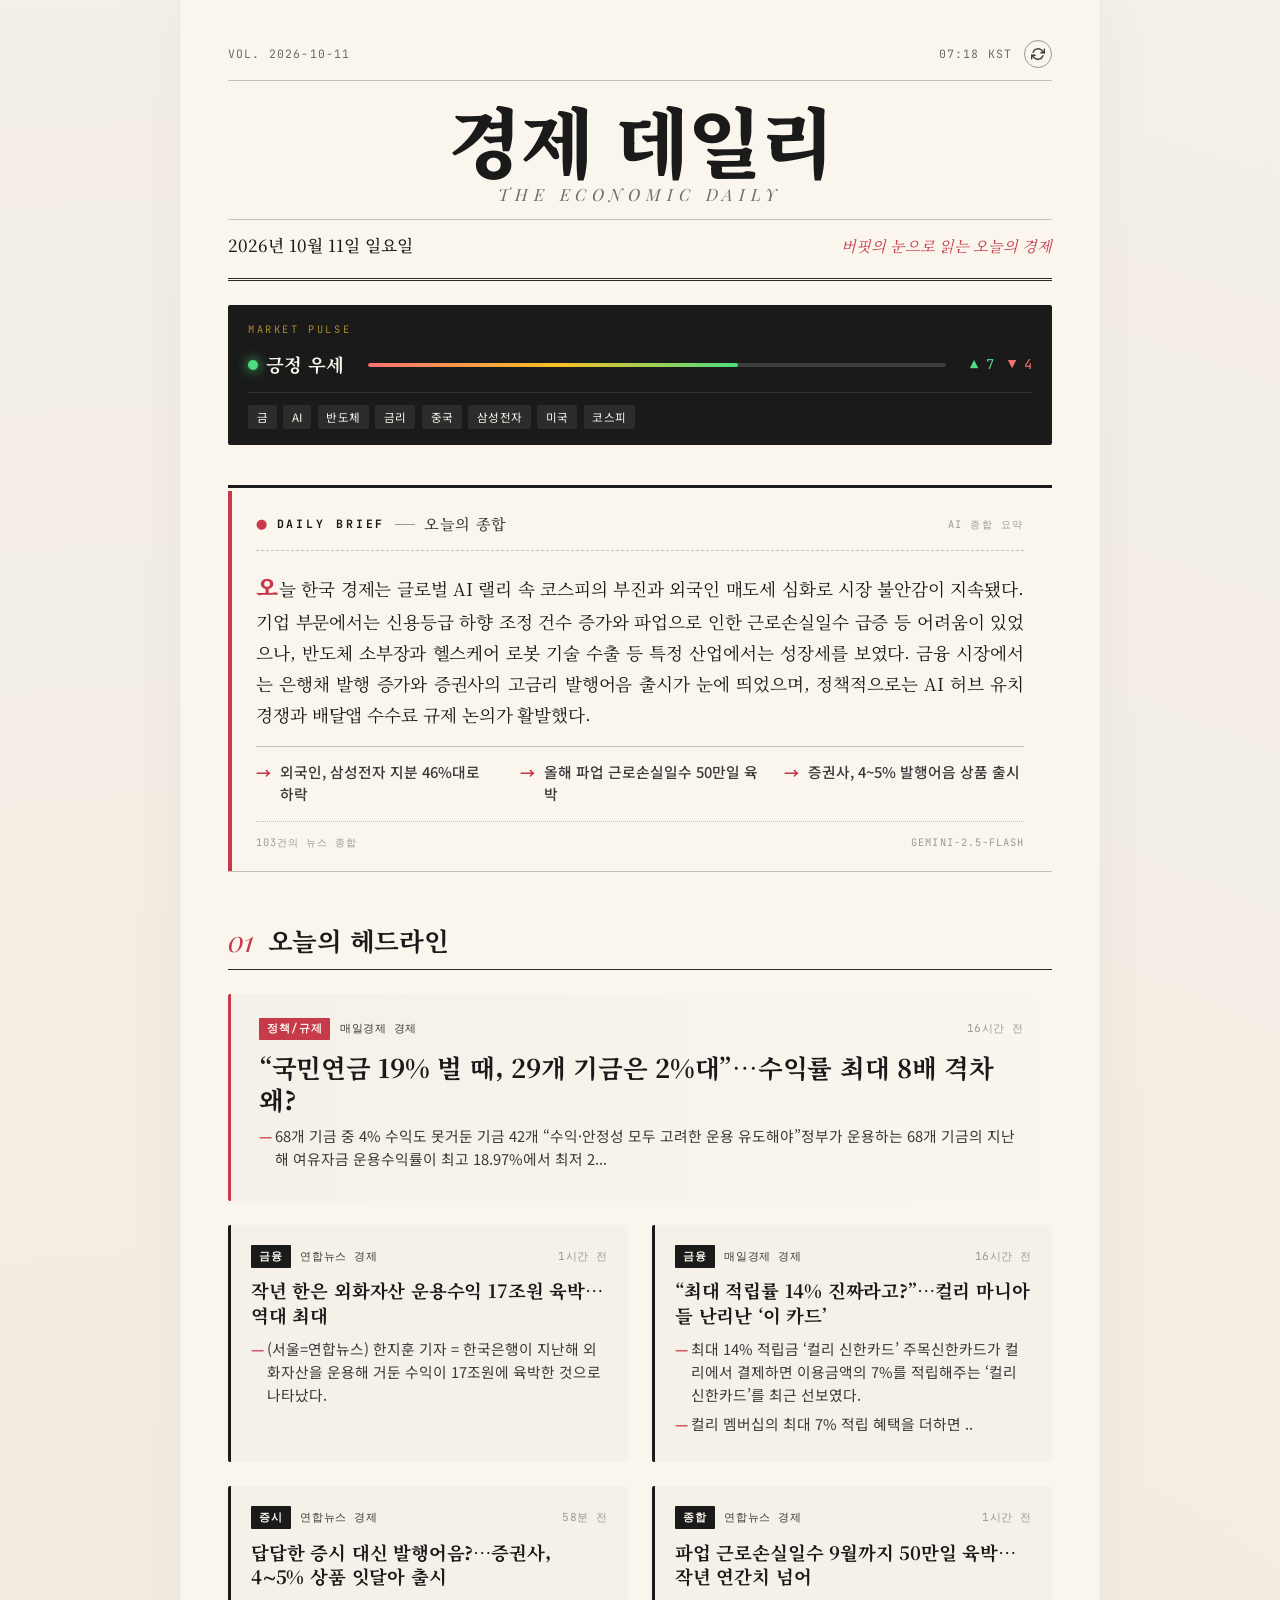
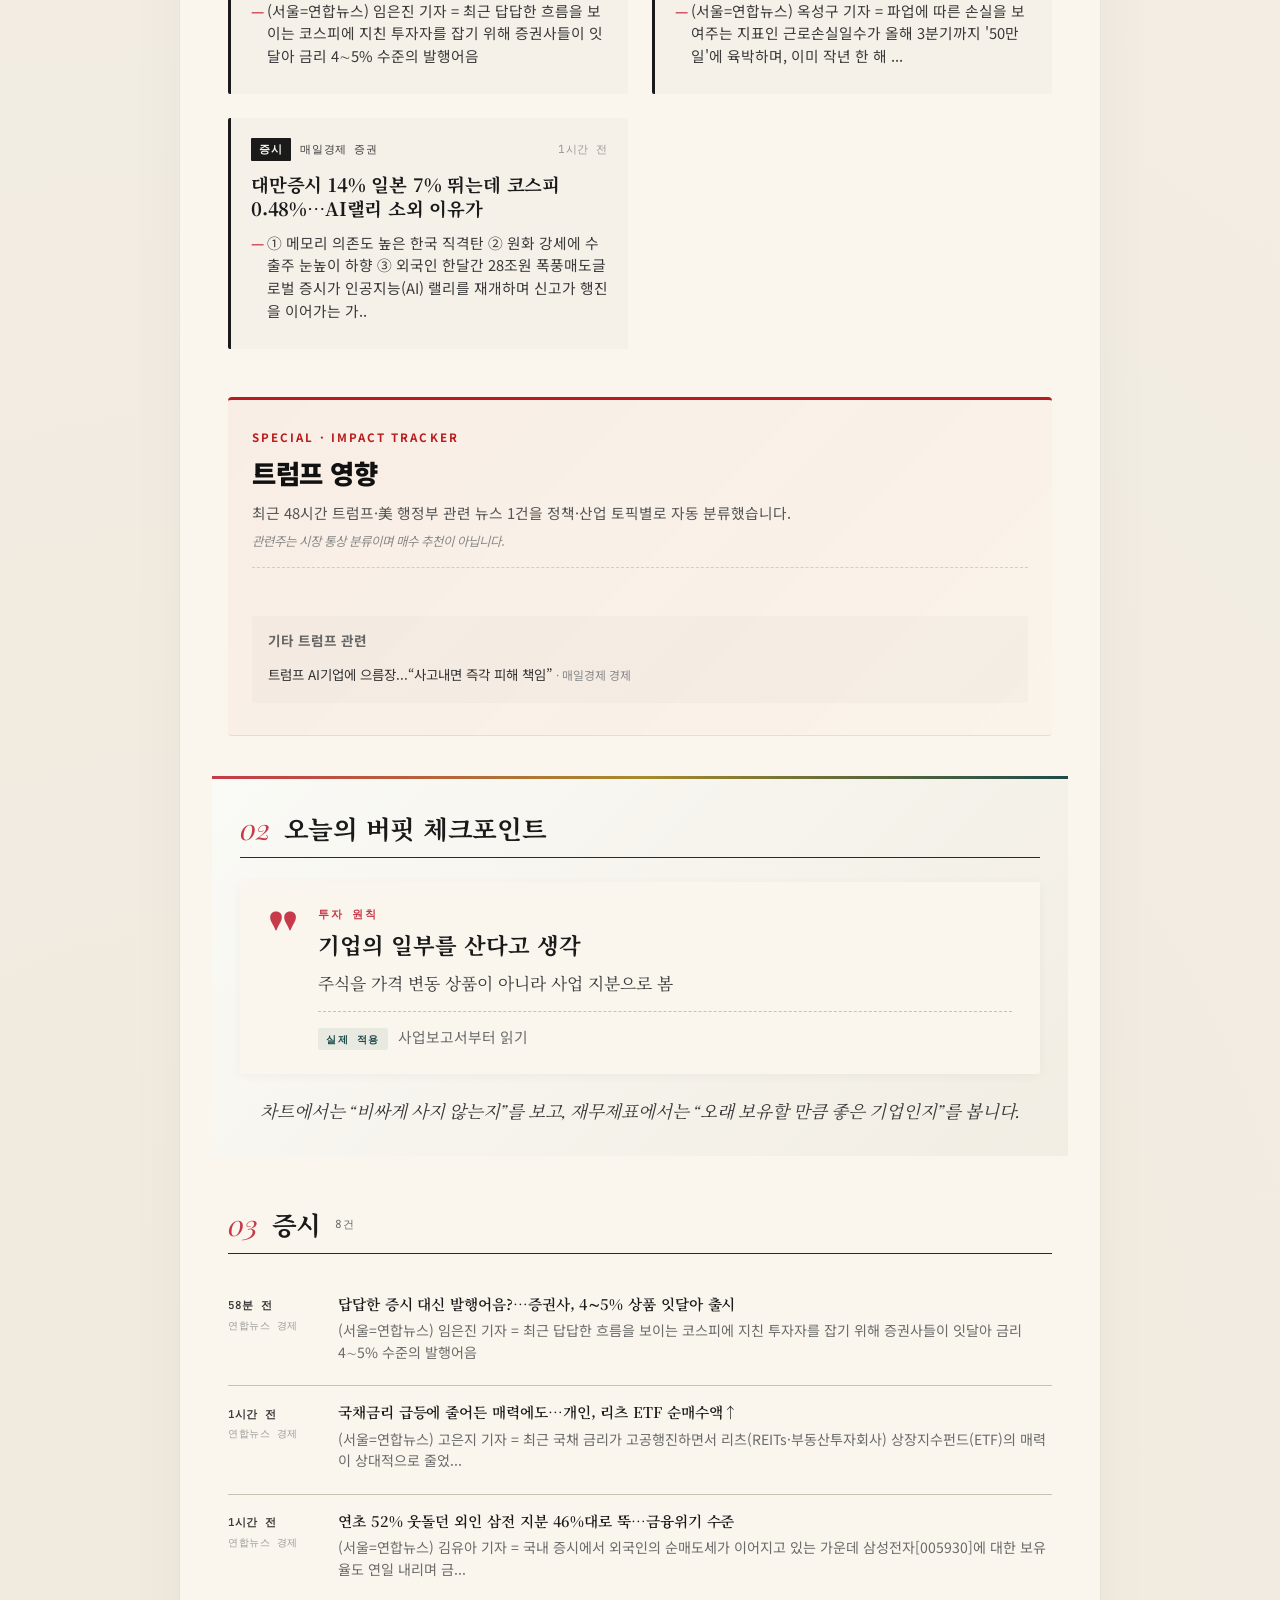
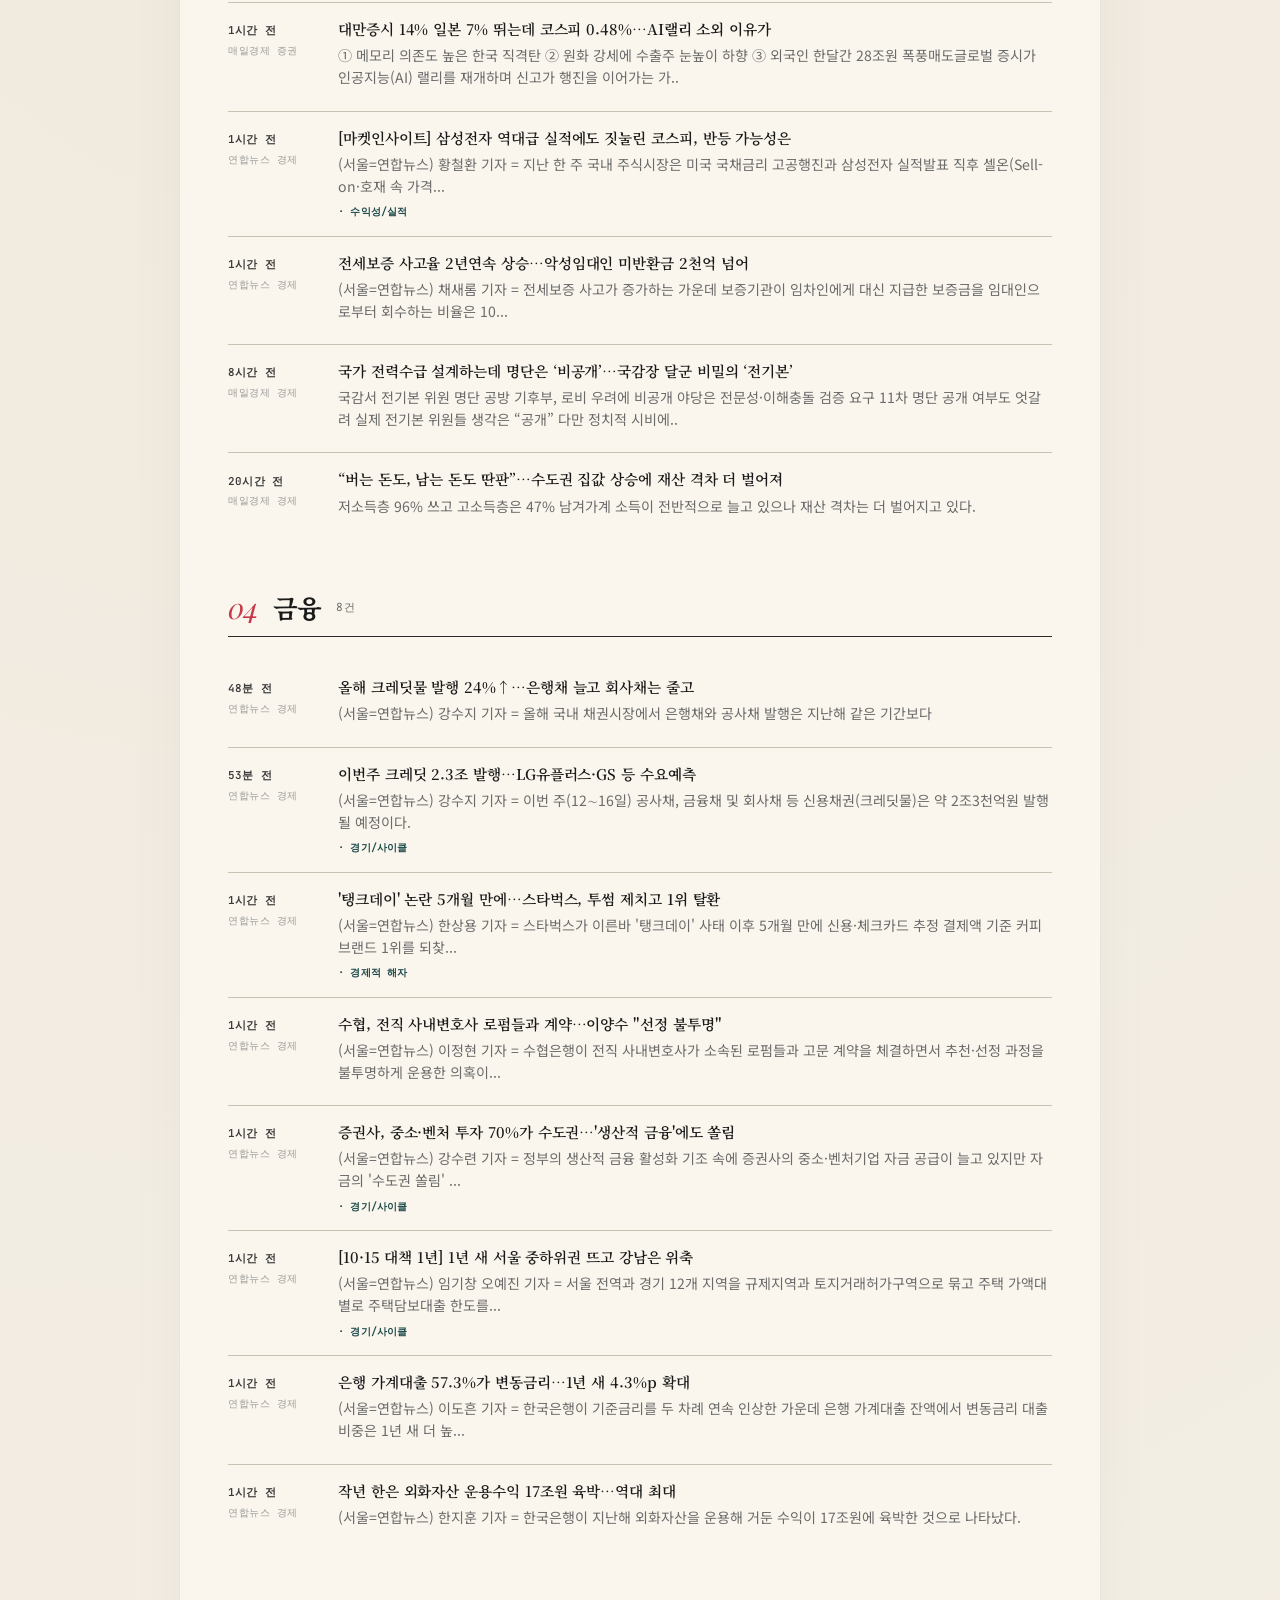
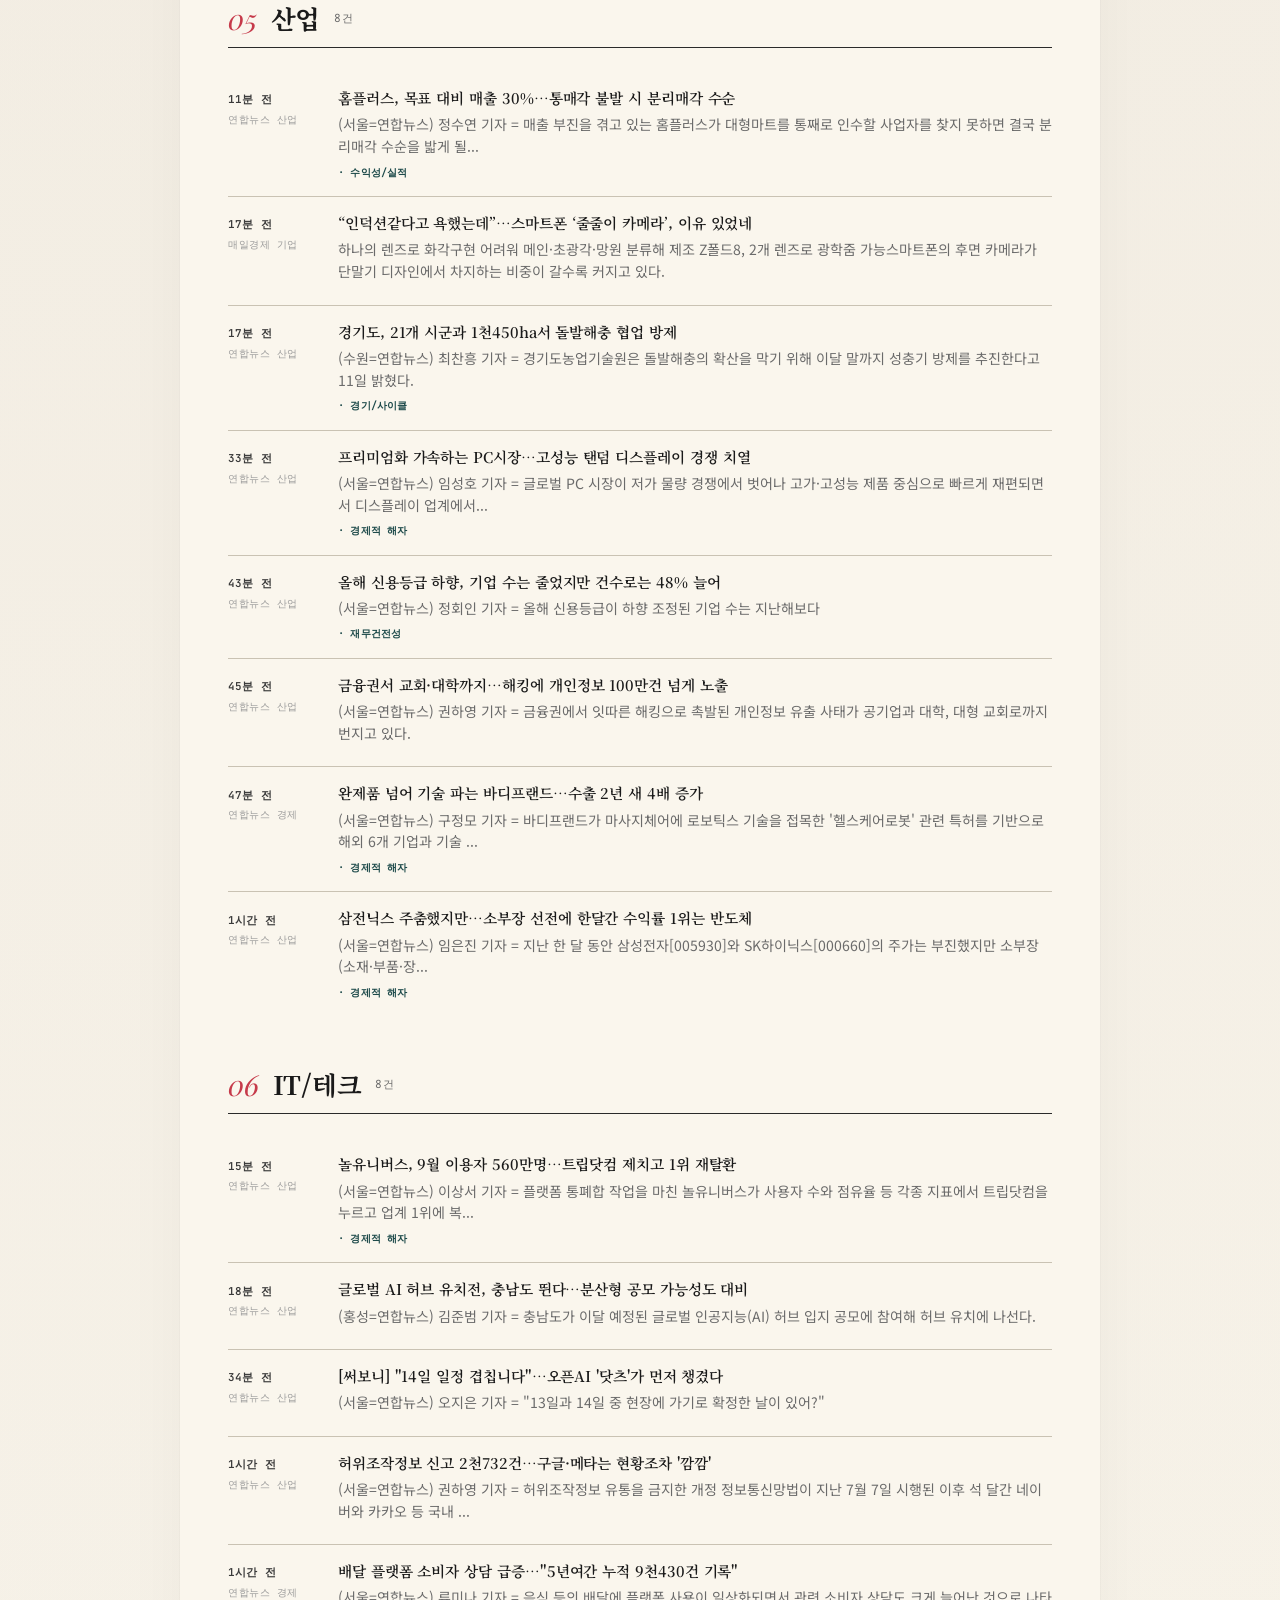
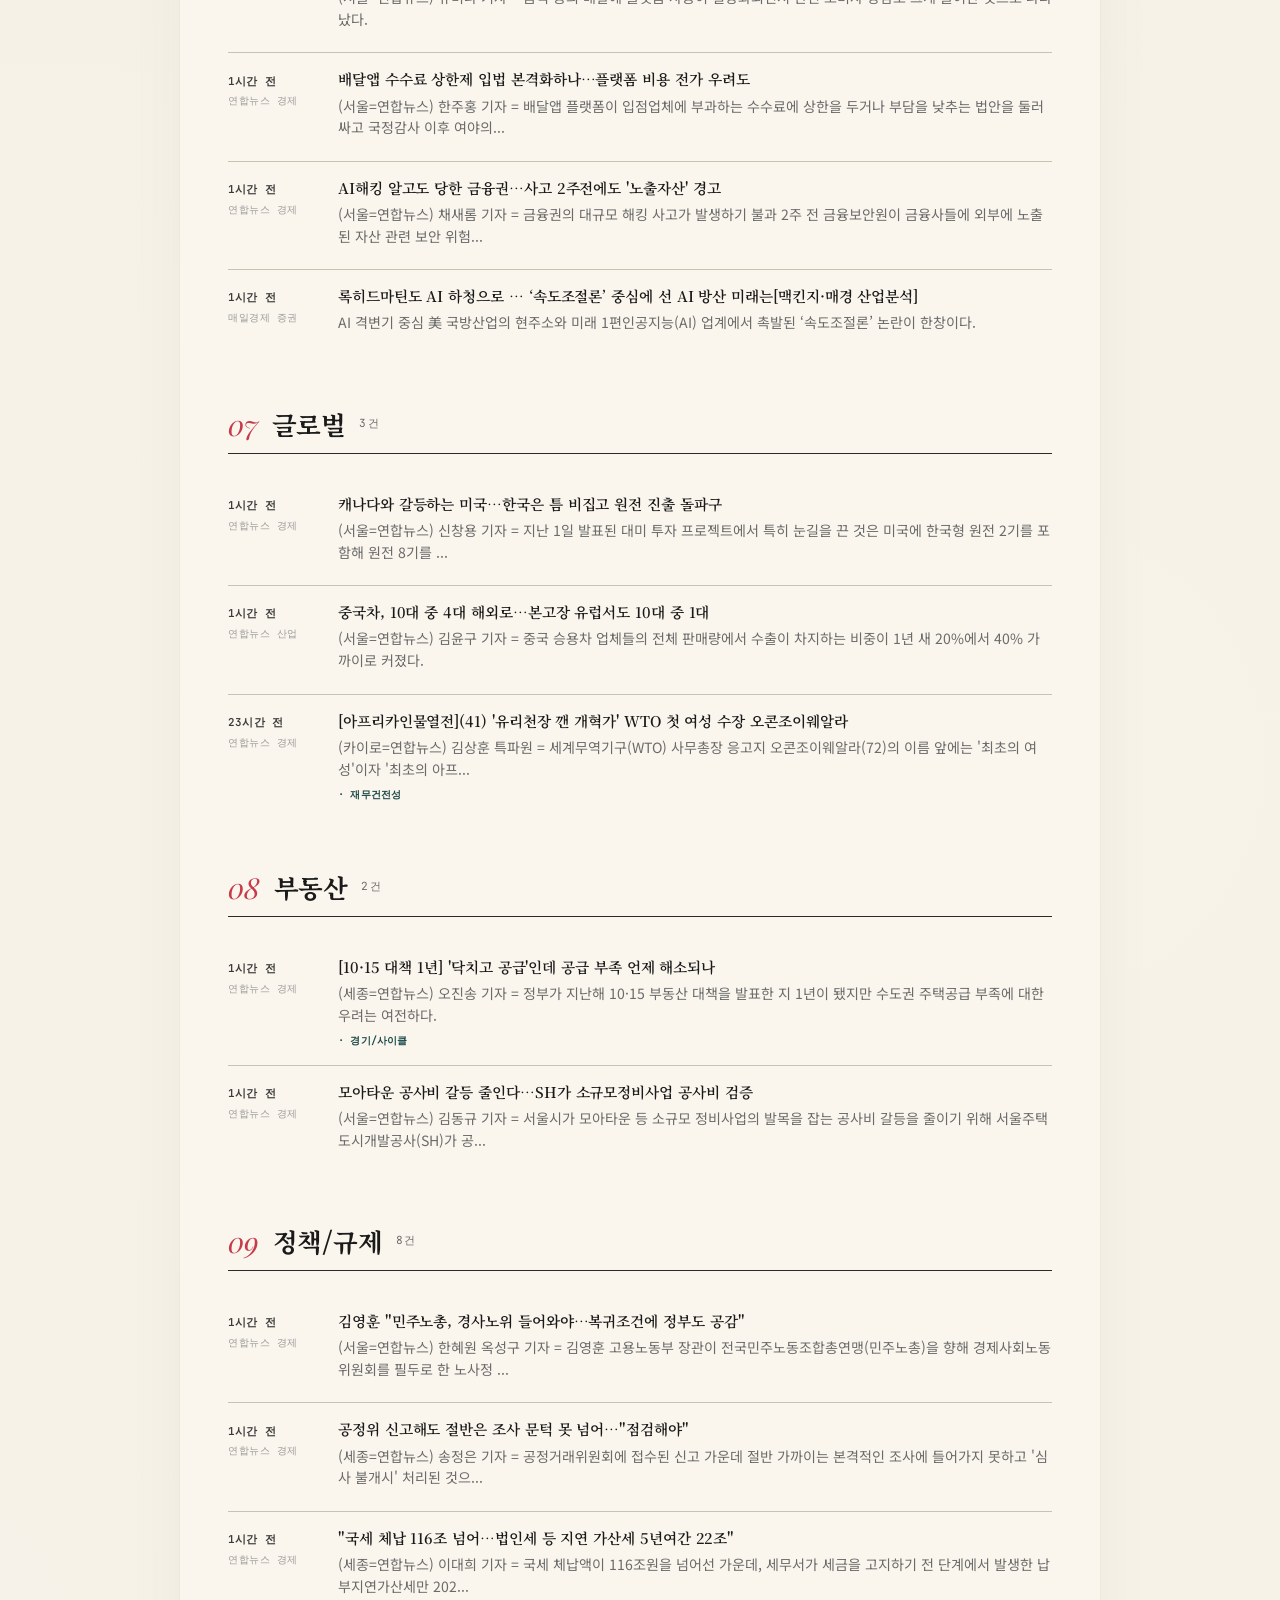
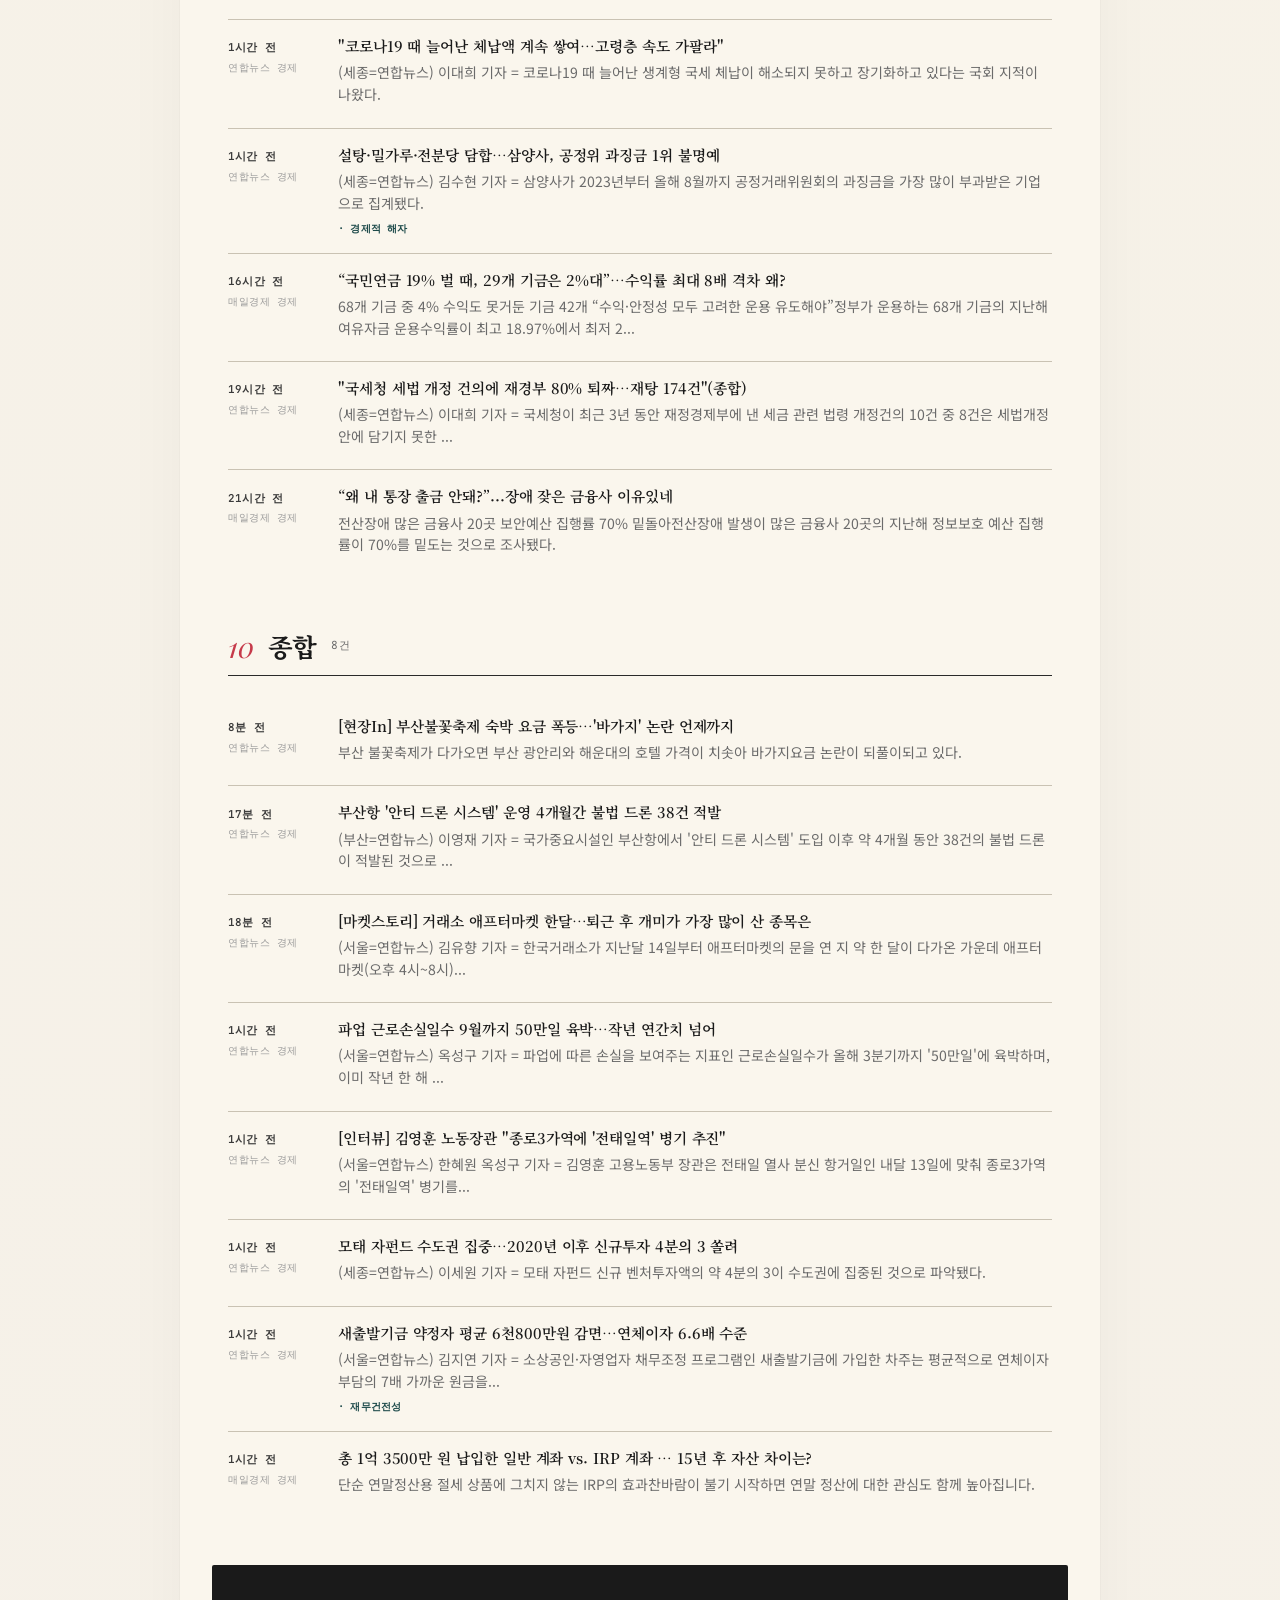
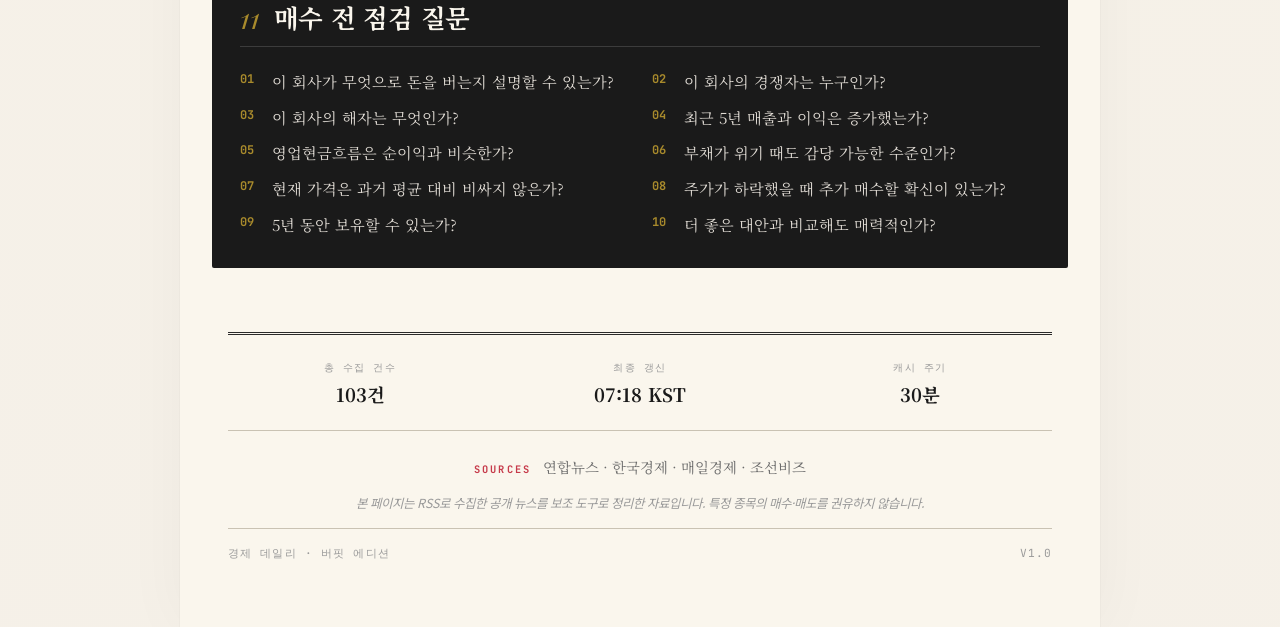
==== index.html @ c465c283 "Deploy: scheduled build 5a9b262bee0e6ebdda178311333284033ada6d26" ====
<!DOCTYPE html>
<html lang="ko">
<head>
    <meta charset="UTF-8">
    <meta name="viewport" content="width=device-width, initial-scale=1.0, maximum-scale=5.0">
    <meta name="description" content="당일 한국 경제 뉴스를 한눈에 정리한 뉴스레터. 워렌 버핏 투자 원칙 체크포인트 포함.">
    <title>경제 데일리 · 2026년 10월 11일 일요일</title>
    <link rel="preconnect" href="https://fonts.googleapis.com">
    <link rel="preconnect" href="https://fonts.gstatic.com" crossorigin>
    <link href="https://fonts.googleapis.com/css2?family=Noto+Serif+KR:wght@400;500;700;900&family=Noto+Sans+KR:wght@300;400;500;700&family=Playfair+Display:ital,wght@0,400;0,700;0,900;1,400&family=JetBrains+Mono:wght@400;600&display=swap" rel="stylesheet">
    <link rel="stylesheet" href="static/style.css">
    <link rel="stylesheet" href="static/trump_style.css">
</head>
<body>
    <div class="paper">

        <!-- 마스트헤드 -->
        <header class="masthead">
            <div class="masthead-top">
                <div class="meta-left">
                    <span class="edition-no">VOL. 2026-10-11</span>
                </div>
                <div class="meta-right">
                    <span class="time-label">07:18 KST</span>
                    <button class="refresh-btn" onclick="window.location.reload()" title="새로고침">
                        <svg width="14" height="14" viewBox="0 0 24 24" fill="none" stroke="currentColor" stroke-width="2.5" stroke-linecap="round" stroke-linejoin="round"><polyline points="23 4 23 10 17 10"></polyline><polyline points="1 20 1 14 7 14"></polyline><path d="M3.51 9a9 9 0 0 1 14.85-3.36L23 10M1 14l4.64 4.36A9 9 0 0 0 20.49 15"></path></svg>
                    </button>
                </div>
            </div>
            <h1 class="paper-title">
                <span class="title-kr">경제 데일리</span>
                <span class="title-en">THE ECONOMIC DAILY</span>
            </h1>
            <div class="masthead-bottom">
                <div class="date-line">2026년 10월 11일 일요일</div>
                <div class="tagline">버핏의 눈으로 읽는 오늘의 경제</div>
            </div>
        </header>

        <!-- 시장 펄스 -->
        <section class="pulse-strip">
            <div class="pulse-label">MARKET PULSE</div>
            <div class="pulse-content">
                <div class="pulse-sentiment sentiment-up">
                    <span class="sentiment-dot"></span>
                    <span class="sentiment-text">긍정 우세</span>
                </div>
                <div class="pulse-bar">
                    <div class="pulse-bar-fill" style="width: 64.0%;"></div>
                </div>
                <div class="pulse-numbers">
                    <span class="num-up">▲ 7</span>
                    <span class="num-down">▼ 4</span>
                </div>
            </div>
            
            <div class="trend-keywords">
                
                    <span class="trend-kw">금</span>
                
                    <span class="trend-kw">AI</span>
                
                    <span class="trend-kw">반도체</span>
                
                    <span class="trend-kw">금리</span>
                
                    <span class="trend-kw">중국</span>
                
                    <span class="trend-kw">삼성전자</span>
                
                    <span class="trend-kw">미국</span>
                
                    <span class="trend-kw">코스피</span>
                
            </div>
            
        </section>

        <!-- 데일리 브리프 (Gemini AI 종합 요약) -->
        
        <section class="brief-section">
            <div class="brief-header">
                <div class="brief-label">
                    <span class="brief-icon">●</span>
                    <span class="brief-tag">DAILY BRIEF</span>
                    <span class="brief-divider"></span>
                    <span class="brief-subtitle">오늘의 종합</span>
                </div>
                <div class="brief-meta">AI 종합 요약</div>
            </div>

            <div class="brief-body">
                <p class="brief-summary">오늘 한국 경제는 글로벌 AI 랠리 속 코스피의 부진과 외국인 매도세 심화로 시장 불안감이 지속됐다. 기업 부문에서는 신용등급 하향 조정 건수 증가와 파업으로 인한 근로손실일수 급증 등 어려움이 있었으나, 반도체 소부장과 헬스케어 로봇 기술 수출 등 특정 산업에서는 성장세를 보였다. 금융 시장에서는 은행채 발행 증가와 증권사의 고금리 발행어음 출시가 눈에 띄었으며, 정책적으로는 AI 허브 유치 경쟁과 배달앱 수수료 규제 논의가 활발했다.</p>

                
                <ul class="brief-points">
                    
                    <li>외국인, 삼성전자 지분 46%대로 하락</li>
                    
                    <li>올해 파업 근로손실일수 50만일 육박</li>
                    
                    <li>증권사, 4~5% 발행어음 상품 출시</li>
                    
                </ul>
                
            </div>

            <div class="brief-footer">
                <span class="brief-stats">103건의 뉴스 종합</span>
                <span class="brief-model">gemini-2.5-flash</span>
            </div>
        </section>
        

        <!-- 빈 상태: 뉴스 0건일 때 안내 -->
        

        <!-- 메인 헤드라인 -->
        
        <section class="section section-headlines">
            <div class="section-header">
                <span class="section-num">01</span>
                <h2 class="section-title">오늘의 헤드라인</h2>
                <span class="section-divider"></span>
            </div>

            <div class="headlines-grid">
                
                <article class="headline-card headline-lead">
                    <div class="headline-meta">
                        <span class="headline-cat">정책/규제</span>
                        <span class="headline-source">매일경제 경제</span>
                        <span class="headline-time">16시간 전</span>
                    </div>
                    <h3 class="headline-title">
                        <a href="https://www.mk.co.kr/news/society/12172697" target="_blank" rel="noopener">“국민연금 19% 벌 때, 29개 기금은 2%대”…수익률 최대 8배 격차 왜?</a>
                    </h3>
                    
                    <ul class="key-points">
                        
                        <li>68개 기금 중 4% 수익도 못거둔 기금 42개 “수익·안정성 모두 고려한 운용 유도해야”정부가 운용하는 68개 기금의 지난해 여유자금 운용수익률이 최고 18.97%에서 최저 2...</li>
                        
                    </ul>
                    
                    
                </article>
                
                <article class="headline-card ">
                    <div class="headline-meta">
                        <span class="headline-cat">금융</span>
                        <span class="headline-source">연합뉴스 경제</span>
                        <span class="headline-time">1시간 전</span>
                    </div>
                    <h3 class="headline-title">
                        <a href="https://www.yna.co.kr/view/AKR20261009035500002" target="_blank" rel="noopener">작년 한은 외화자산 운용수익 17조원 육박…역대 최대</a>
                    </h3>
                    
                    <ul class="key-points">
                        
                        <li>(서울=연합뉴스) 한지훈 기자 = 한국은행이 지난해 외화자산을 운용해 거둔 수익이 17조원에 육박한 것으로 나타났다.</li>
                        
                    </ul>
                    
                    
                </article>
                
                <article class="headline-card ">
                    <div class="headline-meta">
                        <span class="headline-cat">금융</span>
                        <span class="headline-source">매일경제 경제</span>
                        <span class="headline-time">16시간 전</span>
                    </div>
                    <h3 class="headline-title">
                        <a href="https://www.mk.co.kr/news/economy/12172709" target="_blank" rel="noopener">“최대 적립률 14% 진짜라고?”…컬리 마니아들 난리난 ‘이 카드’</a>
                    </h3>
                    
                    <ul class="key-points">
                        
                        <li>최대 14% 적립금 ‘컬리 신한카드’ 주목신한카드가 컬리에서 결제하면 이용금액의 7%를 적립해주는 ‘컬리 신한카드’를 최근 선보였다.</li>
                        
                        <li>컬리 멤버십의 최대 7% 적립 혜택을 더하면 ..</li>
                        
                    </ul>
                    
                    
                </article>
                
                <article class="headline-card ">
                    <div class="headline-meta">
                        <span class="headline-cat">증시</span>
                        <span class="headline-source">연합뉴스 경제</span>
                        <span class="headline-time">58분 전</span>
                    </div>
                    <h3 class="headline-title">
                        <a href="https://www.yna.co.kr/view/AKR20261009024400008" target="_blank" rel="noopener">답답한 증시 대신 발행어음?…증권사, 4∼5% 상품 잇달아 출시</a>
                    </h3>
                    
                    <ul class="key-points">
                        
                        <li>(서울=연합뉴스) 임은진 기자 = 최근 답답한 흐름을 보이는 코스피에 지친 투자자를 잡기 위해 증권사들이 잇달아 금리 4∼5% 수준의 발행어음</li>
                        
                    </ul>
                    
                    
                </article>
                
                <article class="headline-card ">
                    <div class="headline-meta">
                        <span class="headline-cat">종합</span>
                        <span class="headline-source">연합뉴스 경제</span>
                        <span class="headline-time">1시간 전</span>
                    </div>
                    <h3 class="headline-title">
                        <a href="https://www.yna.co.kr/view/AKR20261009052800530" target="_blank" rel="noopener">파업 근로손실일수 9월까지 50만일 육박…작년 연간치 넘어</a>
                    </h3>
                    
                    <ul class="key-points">
                        
                        <li>(서울=연합뉴스) 옥성구 기자 = 파업에 따른 손실을 보여주는 지표인 근로손실일수가 올해 3분기까지 &#39;50만일&#39;에 육박하며, 이미 작년 한 해 ...</li>
                        
                    </ul>
                    
                    
                </article>
                
                <article class="headline-card ">
                    <div class="headline-meta">
                        <span class="headline-cat">증시</span>
                        <span class="headline-source">매일경제 증권</span>
                        <span class="headline-time">1시간 전</span>
                    </div>
                    <h3 class="headline-title">
                        <a href="https://www.mk.co.kr/news/stock/12172810" target="_blank" rel="noopener">대만증시 14% 일본 7% 뛰는데 코스피 0.48%…AI랠리 소외 이유가</a>
                    </h3>
                    
                    <ul class="key-points">
                        
                        <li>① 메모리 의존도 높은 한국 직격탄 ② 원화 강세에 수출주 눈높이 하향 ③ 외국인 한달간 28조원 폭풍매도글로벌 증시가 인공지능(AI) 랠리를 재개하며 신고가 행진을 이어가는 가..</li>
                        
                    </ul>
                    
                    
                </article>
                
            </div>
        </section>
        

        <!-- 트럼프 임팩트 트래커 (자체 헤더 사용, 섹션 번호 없음) -->
        






<section class="trump-section" id="trump-impact">
  <div class="trump-header">
    <div class="trump-eyebrow">SPECIAL · IMPACT TRACKER</div>
    <h2 class="trump-title">트럼프 영향</h2>
    <p class="trump-subtitle">
      최근 48시간 트럼프·美 행정부 관련 뉴스 1건을
      정책·산업 토픽별로 자동 분류했습니다.
      <span class="trump-disclaimer">관련주는 시장 통상 분류이며 매수 추천이 아닙니다.</span>
    </p>
  </div>

  <div class="trump-topics">
    
  </div>

  
  <div class="trump-uncategorized">
    <h4>기타 트럼프 관련</h4>
    <ul>
      
      <li>
        <a href="https://www.mk.co.kr/news/economy/12172666" target="_blank" rel="noopener noreferrer">
          트럼프 AI기업에 으름장...“사고내면 즉각 피해 책임”
        </a>
        <span class="news-source">· 매일경제 경제</span>
      </li>
      
    </ul>
  </div>
  
</section>


        <!-- 버핏 체크포인트 -->
        
        <section class="section buffett-section">
            <div class="section-header">
                <span class="section-num">02</span>
                <h2 class="section-title">오늘의 버핏 체크포인트</h2>
                <span class="section-divider"></span>
            </div>

            <div class="buffett-card">
                <div class="buffett-quote-mark">"</div>
                <div class="buffett-content">
                    <div class="buffett-type">
                        투자 원칙
                    </div>
                    <h3 class="buffett-title">기업의 일부를 산다고 생각</h3>
                    <p class="buffett-text">주식을 가격 변동 상품이 아니라 사업 지분으로 봄</p>
                    
                    <div class="buffett-apply">
                        <span class="apply-label">실제 적용</span>
                        <span class="apply-text">사업보고서부터 읽기</span>
                    </div>
                    
                </div>
            </div>

            
            <div class="buffett-oneliner">차트에서는 “비싸게 사지 않는지”를 보고, 재무제표에서는 “오래 보유할 만큼 좋은 기업인지”를 봅니다.</div>
            
        </section>
        

        <!-- 카테고리별 뉴스 -->
        
        
            
        

        
        <section class="section section-category">
            <div class="section-header">
                <span class="section-num">03</span>
                <h2 class="section-title">증시</h2>
                <span class="section-divider"></span>
                <span class="section-count">8건</span>
            </div>

            <div class="news-list">
                
                <article class="news-item">
                    <div class="news-time">
                        <span class="time-rel">58분 전</span>
                        <span class="time-source">연합뉴스 경제</span>
                    </div>
                    <div class="news-body">
                        <h4 class="news-title">
                            <a href="https://www.yna.co.kr/view/AKR20261009024400008" target="_blank" rel="noopener">답답한 증시 대신 발행어음?…증권사, 4∼5% 상품 잇달아 출시</a>
                        </h4>
                        
                        <p class="news-excerpt">(서울=연합뉴스) 임은진 기자 = 최근 답답한 흐름을 보이는 코스피에 지친 투자자를 잡기 위해 증권사들이 잇달아 금리 4∼5% 수준의 발행어음</p>
                        
                        
                    </div>
                </article>
                
                <article class="news-item">
                    <div class="news-time">
                        <span class="time-rel">1시간 전</span>
                        <span class="time-source">연합뉴스 경제</span>
                    </div>
                    <div class="news-body">
                        <h4 class="news-title">
                            <a href="https://www.yna.co.kr/view/AKR20261008168900008" target="_blank" rel="noopener">국채금리 급등에 줄어든 매력에도…개인, 리츠 ETF 순매수액↑</a>
                        </h4>
                        
                        <p class="news-excerpt">(서울=연합뉴스) 고은지 기자 = 최근 국채 금리가 고공행진하면서 리츠(REITs·부동산투자회사) 상장지수펀드(ETF)의 매력이 상대적으로 줄었...</p>
                        
                        
                    </div>
                </article>
                
                <article class="news-item">
                    <div class="news-time">
                        <span class="time-rel">1시간 전</span>
                        <span class="time-source">연합뉴스 경제</span>
                    </div>
                    <div class="news-body">
                        <h4 class="news-title">
                            <a href="https://www.yna.co.kr/view/AKR20261009035000008" target="_blank" rel="noopener">연초 52% 웃돌던 외인 삼전 지분 46%대로 뚝…금융위기 수준</a>
                        </h4>
                        
                        <p class="news-excerpt">(서울=연합뉴스) 김유아 기자 = 국내 증시에서 외국인의 순매도세가 이어지고 있는 가운데 삼성전자[005930]에 대한 보유율도 연일 내리며 금...</p>
                        
                        
                    </div>
                </article>
                
                <article class="news-item">
                    <div class="news-time">
                        <span class="time-rel">1시간 전</span>
                        <span class="time-source">매일경제 증권</span>
                    </div>
                    <div class="news-body">
                        <h4 class="news-title">
                            <a href="https://www.mk.co.kr/news/stock/12172810" target="_blank" rel="noopener">대만증시 14% 일본 7% 뛰는데 코스피 0.48%…AI랠리 소외 이유가</a>
                        </h4>
                        
                        <p class="news-excerpt">① 메모리 의존도 높은 한국 직격탄 ② 원화 강세에 수출주 눈높이 하향 ③ 외국인 한달간 28조원 폭풍매도글로벌 증시가 인공지능(AI) 랠리를 재개하며 신고가 행진을 이어가는 가..</p>
                        
                        
                    </div>
                </article>
                
                <article class="news-item">
                    <div class="news-time">
                        <span class="time-rel">1시간 전</span>
                        <span class="time-source">연합뉴스 경제</span>
                    </div>
                    <div class="news-body">
                        <h4 class="news-title">
                            <a href="https://www.yna.co.kr/view/AKR20261010015700008" target="_blank" rel="noopener">[마켓인사이트] 삼성전자 역대급 실적에도 짓눌린 코스피, 반등 가능성은</a>
                        </h4>
                        
                        <p class="news-excerpt">(서울=연합뉴스) 황철환 기자 = 지난 한 주 국내 주식시장은 미국 국채금리 고공행진과 삼성전자 실적발표 직후 셀온(Sell-on·호재 속 가격...</p>
                        
                        
                        <div class="news-tags">
                            
                            <span class="news-tag">· 수익성/실적</span>
                            
                        </div>
                        
                    </div>
                </article>
                
                <article class="news-item">
                    <div class="news-time">
                        <span class="time-rel">1시간 전</span>
                        <span class="time-source">연합뉴스 경제</span>
                    </div>
                    <div class="news-body">
                        <h4 class="news-title">
                            <a href="https://www.yna.co.kr/view/AKR20261010029300002" target="_blank" rel="noopener">전세보증 사고율 2년연속 상승…악성임대인 미반환금 2천억 넘어</a>
                        </h4>
                        
                        <p class="news-excerpt">(서울=연합뉴스) 채새롬 기자 = 전세보증 사고가 증가하는 가운데 보증기관이 임차인에게 대신 지급한 보증금을 임대인으로부터 회수하는 비율은 10...</p>
                        
                        
                    </div>
                </article>
                
                <article class="news-item">
                    <div class="news-time">
                        <span class="time-rel">8시간 전</span>
                        <span class="time-source">매일경제 경제</span>
                    </div>
                    <div class="news-body">
                        <h4 class="news-title">
                            <a href="https://www.mk.co.kr/news/economy/12172799" target="_blank" rel="noopener">국가 전력수급 설계하는데 명단은 ‘비공개’…국감장 달군 비밀의 ‘전기본’</a>
                        </h4>
                        
                        <p class="news-excerpt">국감서 전기본 위원 명단 공방 기후부, 로비 우려에 비공개 야당은 전문성·이해충돌 검증 요구 11차 명단 공개 여부도 엇갈려 실제 전기본 위원들 생각은 “공개” 다만 정치적 시비에..</p>
                        
                        
                    </div>
                </article>
                
                <article class="news-item">
                    <div class="news-time">
                        <span class="time-rel">20시간 전</span>
                        <span class="time-source">매일경제 경제</span>
                    </div>
                    <div class="news-body">
                        <h4 class="news-title">
                            <a href="https://www.mk.co.kr/news/economy/12172672" target="_blank" rel="noopener">“버는 돈도, 남는 돈도 딴판”…수도권 집값 상승에 재산 격차 더 벌어져</a>
                        </h4>
                        
                        <p class="news-excerpt">저소득층 96% 쓰고 고소득층은 47% 남겨가계 소득이 전반적으로 늘고 있으나 재산 격차는 더 벌어지고 있다.</p>
                        
                        
                    </div>
                </article>
                
            </div>
        </section>
        
        
        <section class="section section-category">
            <div class="section-header">
                <span class="section-num">04</span>
                <h2 class="section-title">금융</h2>
                <span class="section-divider"></span>
                <span class="section-count">8건</span>
            </div>

            <div class="news-list">
                
                <article class="news-item">
                    <div class="news-time">
                        <span class="time-rel">48분 전</span>
                        <span class="time-source">연합뉴스 경제</span>
                    </div>
                    <div class="news-body">
                        <h4 class="news-title">
                            <a href="https://www.yna.co.kr/view/AKR20261009029200008" target="_blank" rel="noopener">올해 크레딧물 발행 24%↑…은행채 늘고 회사채는 줄고</a>
                        </h4>
                        
                        <p class="news-excerpt">(서울=연합뉴스) 강수지 기자 = 올해 국내 채권시장에서 은행채와 공사채 발행은 지난해 같은 기간보다</p>
                        
                        
                    </div>
                </article>
                
                <article class="news-item">
                    <div class="news-time">
                        <span class="time-rel">53분 전</span>
                        <span class="time-source">연합뉴스 경제</span>
                    </div>
                    <div class="news-body">
                        <h4 class="news-title">
                            <a href="https://www.yna.co.kr/view/AKR20261008114100008" target="_blank" rel="noopener">이번주 크레딧 2.3조 발행…LG유플러스·GS 등 수요예측</a>
                        </h4>
                        
                        <p class="news-excerpt">(서울=연합뉴스) 강수지 기자 = 이번 주(12∼16일) 공사채, 금융채 및 회사채 등 신용채권(크레딧물)은 약 2조3천억원 발행될 예정이다.</p>
                        
                        
                        <div class="news-tags">
                            
                            <span class="news-tag">· 경기/사이클</span>
                            
                        </div>
                        
                    </div>
                </article>
                
                <article class="news-item">
                    <div class="news-time">
                        <span class="time-rel">1시간 전</span>
                        <span class="time-source">연합뉴스 경제</span>
                    </div>
                    <div class="news-body">
                        <h4 class="news-title">
                            <a href="https://www.yna.co.kr/view/AKR20261009034400017" target="_blank" rel="noopener">&#39;탱크데이&#39; 논란 5개월 만에…스타벅스, 투썸 제치고 1위 탈환</a>
                        </h4>
                        
                        <p class="news-excerpt">(서울=연합뉴스) 한상용 기자 = 스타벅스가 이른바 &#39;탱크데이&#39; 사태 이후 5개월 만에 신용·체크카드 추정 결제액 기준 커피 브랜드 1위를 되찾...</p>
                        
                        
                        <div class="news-tags">
                            
                            <span class="news-tag">· 경제적 해자</span>
                            
                        </div>
                        
                    </div>
                </article>
                
                <article class="news-item">
                    <div class="news-time">
                        <span class="time-rel">1시간 전</span>
                        <span class="time-source">연합뉴스 경제</span>
                    </div>
                    <div class="news-body">
                        <h4 class="news-title">
                            <a href="https://www.yna.co.kr/view/AKR20261008172800001" target="_blank" rel="noopener">수협, 전직 사내변호사 로펌들과 계약…이양수 &#34;선정 불투명&#34;</a>
                        </h4>
                        
                        <p class="news-excerpt">(서울=연합뉴스) 이정현 기자 = 수협은행이 전직 사내변호사가 소속된 로펌들과 고문 계약을 체결하면서 추천·선정 과정을 불투명하게 운용한 의혹이...</p>
                        
                        
                    </div>
                </article>
                
                <article class="news-item">
                    <div class="news-time">
                        <span class="time-rel">1시간 전</span>
                        <span class="time-source">연합뉴스 경제</span>
                    </div>
                    <div class="news-body">
                        <h4 class="news-title">
                            <a href="https://www.yna.co.kr/view/AKR20261009051600002" target="_blank" rel="noopener">증권사, 중소·벤처 투자 70%가 수도권…&#39;생산적 금융&#39;에도 쏠림</a>
                        </h4>
                        
                        <p class="news-excerpt">(서울=연합뉴스) 강수련 기자 = 정부의 생산적 금융 활성화 기조 속에 증권사의 중소·벤처기업 자금 공급이 늘고 있지만 자금의 &#39;수도권 쏠림&#39; ...</p>
                        
                        
                        <div class="news-tags">
                            
                            <span class="news-tag">· 경기/사이클</span>
                            
                        </div>
                        
                    </div>
                </article>
                
                <article class="news-item">
                    <div class="news-time">
                        <span class="time-rel">1시간 전</span>
                        <span class="time-source">연합뉴스 경제</span>
                    </div>
                    <div class="news-body">
                        <h4 class="news-title">
                            <a href="https://www.yna.co.kr/view/AKR20261010045100003" target="_blank" rel="noopener">[10·15 대책 1년] 1년 새 서울 중하위권 뜨고 강남은 위축</a>
                        </h4>
                        
                        <p class="news-excerpt">(서울=연합뉴스) 임기창 오예진 기자 = 서울 전역과 경기 12개 지역을 규제지역과 토지거래허가구역으로 묶고 주택 가액대별로 주택담보대출 한도를...</p>
                        
                        
                        <div class="news-tags">
                            
                            <span class="news-tag">· 경기/사이클</span>
                            
                        </div>
                        
                    </div>
                </article>
                
                <article class="news-item">
                    <div class="news-time">
                        <span class="time-rel">1시간 전</span>
                        <span class="time-source">연합뉴스 경제</span>
                    </div>
                    <div class="news-body">
                        <h4 class="news-title">
                            <a href="https://www.yna.co.kr/view/AKR20261010042400002" target="_blank" rel="noopener">은행 가계대출 57.3%가 변동금리…1년 새 4.3%p 확대</a>
                        </h4>
                        
                        <p class="news-excerpt">(서울=연합뉴스) 이도흔 기자 = 한국은행이 기준금리를 두 차례 연속 인상한 가운데 은행 가계대출 잔액에서 변동금리 대출 비중은 1년 새 더 높...</p>
                        
                        
                    </div>
                </article>
                
                <article class="news-item">
                    <div class="news-time">
                        <span class="time-rel">1시간 전</span>
                        <span class="time-source">연합뉴스 경제</span>
                    </div>
                    <div class="news-body">
                        <h4 class="news-title">
                            <a href="https://www.yna.co.kr/view/AKR20261009035500002" target="_blank" rel="noopener">작년 한은 외화자산 운용수익 17조원 육박…역대 최대</a>
                        </h4>
                        
                        <p class="news-excerpt">(서울=연합뉴스) 한지훈 기자 = 한국은행이 지난해 외화자산을 운용해 거둔 수익이 17조원에 육박한 것으로 나타났다.</p>
                        
                        
                    </div>
                </article>
                
            </div>
        </section>
        
        
        <section class="section section-category">
            <div class="section-header">
                <span class="section-num">05</span>
                <h2 class="section-title">산업</h2>
                <span class="section-divider"></span>
                <span class="section-count">8건</span>
            </div>

            <div class="news-list">
                
                <article class="news-item">
                    <div class="news-time">
                        <span class="time-rel">11분 전</span>
                        <span class="time-source">연합뉴스 산업</span>
                    </div>
                    <div class="news-body">
                        <h4 class="news-title">
                            <a href="https://www.yna.co.kr/view/AKR20261009011700030" target="_blank" rel="noopener">홈플러스, 목표 대비 매출 30%…통매각 불발 시 분리매각 수순</a>
                        </h4>
                        
                        <p class="news-excerpt">(서울=연합뉴스) 정수연 기자 = 매출 부진을 겪고 있는 홈플러스가 대형마트를 통째로 인수할 사업자를 찾지 못하면 결국 분리매각 수순을 밟게 될...</p>
                        
                        
                        <div class="news-tags">
                            
                            <span class="news-tag">· 수익성/실적</span>
                            
                        </div>
                        
                    </div>
                </article>
                
                <article class="news-item">
                    <div class="news-time">
                        <span class="time-rel">17분 전</span>
                        <span class="time-source">매일경제 기업</span>
                    </div>
                    <div class="news-body">
                        <h4 class="news-title">
                            <a href="https://www.mk.co.kr/news/business/12172818" target="_blank" rel="noopener">“인덕션같다고 욕했는데”…스마트폰 ‘줄줄이 카메라’, 이유 있었네</a>
                        </h4>
                        
                        <p class="news-excerpt">하나의 렌즈로 화각구현 어려워 메인·초광각·망원 분류해 제조 Z폴드8, 2개 렌즈로 광학줌 가능스마트폰의 후면 카메라가 단말기 디자인에서 차지하는 비중이 갈수록 커지고 있다.</p>
                        
                        
                    </div>
                </article>
                
                <article class="news-item">
                    <div class="news-time">
                        <span class="time-rel">17분 전</span>
                        <span class="time-source">연합뉴스 산업</span>
                    </div>
                    <div class="news-body">
                        <h4 class="news-title">
                            <a href="https://www.yna.co.kr/view/AKR20261008188700061" target="_blank" rel="noopener">경기도, 21개 시군과 1천450ha서 돌발해충 협업 방제</a>
                        </h4>
                        
                        <p class="news-excerpt">(수원=연합뉴스) 최찬흥 기자 = 경기도농업기술원은 돌발해충의 확산을 막기 위해 이달 말까지 성충기 방제를 추진한다고 11일 밝혔다.</p>
                        
                        
                        <div class="news-tags">
                            
                            <span class="news-tag">· 경기/사이클</span>
                            
                        </div>
                        
                    </div>
                </article>
                
                <article class="news-item">
                    <div class="news-time">
                        <span class="time-rel">33분 전</span>
                        <span class="time-source">연합뉴스 산업</span>
                    </div>
                    <div class="news-body">
                        <h4 class="news-title">
                            <a href="https://www.yna.co.kr/view/AKR20261008182900003" target="_blank" rel="noopener">프리미엄화 가속하는 PC시장…고성능 탠덤 디스플레이 경쟁 치열</a>
                        </h4>
                        
                        <p class="news-excerpt">(서울=연합뉴스) 임성호 기자 = 글로벌 PC 시장이 저가 물량 경쟁에서 벗어나 고가·고성능 제품 중심으로 빠르게 재편되면서 디스플레이 업계에서...</p>
                        
                        
                        <div class="news-tags">
                            
                            <span class="news-tag">· 경제적 해자</span>
                            
                        </div>
                        
                    </div>
                </article>
                
                <article class="news-item">
                    <div class="news-time">
                        <span class="time-rel">43분 전</span>
                        <span class="time-source">연합뉴스 산업</span>
                    </div>
                    <div class="news-body">
                        <h4 class="news-title">
                            <a href="https://www.yna.co.kr/view/AKR20261009038700008" target="_blank" rel="noopener">올해 신용등급 하향, 기업 수는 줄었지만 건수로는 48% 늘어</a>
                        </h4>
                        
                        <p class="news-excerpt">(서울=연합뉴스) 정회인 기자 = 올해 신용등급이 하향 조정된 기업 수는 지난해보다</p>
                        
                        
                        <div class="news-tags">
                            
                            <span class="news-tag">· 재무건전성</span>
                            
                        </div>
                        
                    </div>
                </article>
                
                <article class="news-item">
                    <div class="news-time">
                        <span class="time-rel">45분 전</span>
                        <span class="time-source">연합뉴스 산업</span>
                    </div>
                    <div class="news-body">
                        <h4 class="news-title">
                            <a href="https://www.yna.co.kr/view/AKR20261008148000017" target="_blank" rel="noopener">금융권서 교회·대학까지…해킹에 개인정보 100만건 넘게 노출</a>
                        </h4>
                        
                        <p class="news-excerpt">(서울=연합뉴스) 권하영 기자 = 금융권에서 잇따른 해킹으로 촉발된 개인정보 유출 사태가 공기업과 대학, 대형 교회로까지 번지고 있다.</p>
                        
                        
                    </div>
                </article>
                
                <article class="news-item">
                    <div class="news-time">
                        <span class="time-rel">47분 전</span>
                        <span class="time-source">연합뉴스 경제</span>
                    </div>
                    <div class="news-body">
                        <h4 class="news-title">
                            <a href="https://www.yna.co.kr/view/AKR20261009033800030" target="_blank" rel="noopener">완제품 넘어 기술 파는 바디프랜드…수출 2년 새 4배 증가</a>
                        </h4>
                        
                        <p class="news-excerpt">(서울=연합뉴스) 구정모 기자 = 바디프랜드가 마사지체어에 로보틱스 기술을 접목한 &#39;헬스케어로봇&#39; 관련 특허를 기반으로 해외 6개 기업과 기술 ...</p>
                        
                        
                        <div class="news-tags">
                            
                            <span class="news-tag">· 경제적 해자</span>
                            
                        </div>
                        
                    </div>
                </article>
                
                <article class="news-item">
                    <div class="news-time">
                        <span class="time-rel">1시간 전</span>
                        <span class="time-source">연합뉴스 산업</span>
                    </div>
                    <div class="news-body">
                        <h4 class="news-title">
                            <a href="https://www.yna.co.kr/view/AKR20261009021100008" target="_blank" rel="noopener">삼전닉스 주춤했지만…소부장 선전에 한달간 수익률 1위는 반도체</a>
                        </h4>
                        
                        <p class="news-excerpt">(서울=연합뉴스) 임은진 기자 = 지난 한 달 동안 삼성전자[005930]와 SK하이닉스[000660]의 주가는 부진했지만 소부장(소재·부품·장...</p>
                        
                        
                        <div class="news-tags">
                            
                            <span class="news-tag">· 경제적 해자</span>
                            
                        </div>
                        
                    </div>
                </article>
                
            </div>
        </section>
        
        
        <section class="section section-category">
            <div class="section-header">
                <span class="section-num">06</span>
                <h2 class="section-title">IT/테크</h2>
                <span class="section-divider"></span>
                <span class="section-count">8건</span>
            </div>

            <div class="news-list">
                
                <article class="news-item">
                    <div class="news-time">
                        <span class="time-rel">15분 전</span>
                        <span class="time-source">연합뉴스 산업</span>
                    </div>
                    <div class="news-body">
                        <h4 class="news-title">
                            <a href="https://www.yna.co.kr/view/AKR20261009027200030" target="_blank" rel="noopener">놀유니버스, 9월 이용자 560만명…트립닷컴 제치고 1위 재탈환</a>
                        </h4>
                        
                        <p class="news-excerpt">(서울=연합뉴스) 이상서 기자 = 플랫폼 통폐합 작업을 마친 놀유니버스가 사용자 수와 점유율 등 각종 지표에서 트립닷컴을 누르고 업계 1위에 복...</p>
                        
                        
                        <div class="news-tags">
                            
                            <span class="news-tag">· 경제적 해자</span>
                            
                        </div>
                        
                    </div>
                </article>
                
                <article class="news-item">
                    <div class="news-time">
                        <span class="time-rel">18분 전</span>
                        <span class="time-source">연합뉴스 산업</span>
                    </div>
                    <div class="news-body">
                        <h4 class="news-title">
                            <a href="https://www.yna.co.kr/view/AKR20261008079800063" target="_blank" rel="noopener">글로벌 AI 허브 유치전, 충남도 뛴다…분산형 공모 가능성도 대비</a>
                        </h4>
                        
                        <p class="news-excerpt">(홍성=연합뉴스) 김준범 기자 = 충남도가 이달 예정된 글로벌 인공지능(AI) 허브 입지 공모에 참여해 허브 유치에 나선다.</p>
                        
                        
                    </div>
                </article>
                
                <article class="news-item">
                    <div class="news-time">
                        <span class="time-rel">34분 전</span>
                        <span class="time-source">연합뉴스 산업</span>
                    </div>
                    <div class="news-body">
                        <h4 class="news-title">
                            <a href="https://www.yna.co.kr/view/AKR20261010040600017" target="_blank" rel="noopener">[써보니] &#34;14일 일정 겹칩니다&#34;…오픈AI &#39;닷츠&#39;가 먼저 챙겼다</a>
                        </h4>
                        
                        <p class="news-excerpt">(서울=연합뉴스) 오지은 기자 = &#34;13일과 14일 중 현장에 가기로 확정한 날이 있어?&#34;</p>
                        
                        
                    </div>
                </article>
                
                <article class="news-item">
                    <div class="news-time">
                        <span class="time-rel">1시간 전</span>
                        <span class="time-source">연합뉴스 산업</span>
                    </div>
                    <div class="news-body">
                        <h4 class="news-title">
                            <a href="https://www.yna.co.kr/view/AKR20261009059600017" target="_blank" rel="noopener">허위조작정보 신고 2천732건…구글·메타는 현황조차 &#39;깜깜&#39;</a>
                        </h4>
                        
                        <p class="news-excerpt">(서울=연합뉴스) 권하영 기자 = 허위조작정보 유통을 금지한 개정 정보통신망법이 지난 7월 7일 시행된 이후 석 달간 네이버와 카카오 등 국내 ...</p>
                        
                        
                    </div>
                </article>
                
                <article class="news-item">
                    <div class="news-time">
                        <span class="time-rel">1시간 전</span>
                        <span class="time-source">연합뉴스 경제</span>
                    </div>
                    <div class="news-body">
                        <h4 class="news-title">
                            <a href="https://www.yna.co.kr/view/AKR20261008146000001" target="_blank" rel="noopener">배달 플랫폼 소비자 상담 급증…&#34;5년여간 누적 9천430건 기록&#34;</a>
                        </h4>
                        
                        <p class="news-excerpt">(서울=연합뉴스) 류미나 기자 = 음식 등의 배달에 플랫폼 사용이 일상화되면서 관련 소비자 상담도 크게 늘어난 것으로 나타났다.</p>
                        
                        
                    </div>
                </article>
                
                <article class="news-item">
                    <div class="news-time">
                        <span class="time-rel">1시간 전</span>
                        <span class="time-source">연합뉴스 경제</span>
                    </div>
                    <div class="news-body">
                        <h4 class="news-title">
                            <a href="https://www.yna.co.kr/view/AKR20261009055600030" target="_blank" rel="noopener">배달앱 수수료 상한제 입법 본격화하나…플랫폼 비용 전가 우려도</a>
                        </h4>
                        
                        <p class="news-excerpt">(서울=연합뉴스) 한주홍 기자 = 배달앱 플랫폼이 입점업체에 부과하는 수수료에 상한을 두거나 부담을 낮추는 법안을 둘러싸고 국정감사 이후 여야의...</p>
                        
                        
                    </div>
                </article>
                
                <article class="news-item">
                    <div class="news-time">
                        <span class="time-rel">1시간 전</span>
                        <span class="time-source">연합뉴스 경제</span>
                    </div>
                    <div class="news-body">
                        <h4 class="news-title">
                            <a href="https://www.yna.co.kr/view/AKR20261010027300002" target="_blank" rel="noopener">AI해킹 알고도 당한 금융권…사고 2주전에도 &#39;노출자산&#39; 경고</a>
                        </h4>
                        
                        <p class="news-excerpt">(서울=연합뉴스) 채새롬 기자 = 금융권의 대규모 해킹 사고가 발생하기 불과 2주 전 금융보안원이 금융사들에 외부에 노출된 자산 관련 보안 위험...</p>
                        
                        
                    </div>
                </article>
                
                <article class="news-item">
                    <div class="news-time">
                        <span class="time-rel">1시간 전</span>
                        <span class="time-source">매일경제 증권</span>
                    </div>
                    <div class="news-body">
                        <h4 class="news-title">
                            <a href="https://www.mk.co.kr/news/business/12172374" target="_blank" rel="noopener">록히드마틴도 AI 하청으로 … ‘속도조절론’ 중심에 선 AI 방산 미래는[맥킨지·매경 산업분석]</a>
                        </h4>
                        
                        <p class="news-excerpt">AI 격변기 중심 美 국방산업의 현주소와 미래 1편인공지능(AI) 업계에서 촉발된 ‘속도조절론’ 논란이 한창이다.</p>
                        
                        
                    </div>
                </article>
                
            </div>
        </section>
        
        
        <section class="section section-category">
            <div class="section-header">
                <span class="section-num">07</span>
                <h2 class="section-title">글로벌</h2>
                <span class="section-divider"></span>
                <span class="section-count">3건</span>
            </div>

            <div class="news-list">
                
                <article class="news-item">
                    <div class="news-time">
                        <span class="time-rel">1시간 전</span>
                        <span class="time-source">연합뉴스 경제</span>
                    </div>
                    <div class="news-body">
                        <h4 class="news-title">
                            <a href="https://www.yna.co.kr/view/AKR20261010033600003" target="_blank" rel="noopener">캐나다와 갈등하는 미국…한국은 틈 비집고 원전 진출 돌파구</a>
                        </h4>
                        
                        <p class="news-excerpt">(서울=연합뉴스) 신창용 기자 = 지난 1일 발표된 대미 투자 프로젝트에서 특히 눈길을 끈 것은 미국에 한국형 원전 2기를 포함해 원전 8기를 ...</p>
                        
                        
                    </div>
                </article>
                
                <article class="news-item">
                    <div class="news-time">
                        <span class="time-rel">1시간 전</span>
                        <span class="time-source">연합뉴스 산업</span>
                    </div>
                    <div class="news-body">
                        <h4 class="news-title">
                            <a href="https://www.yna.co.kr/view/AKR20261009042500003" target="_blank" rel="noopener">중국차, 10대 중 4대 해외로…본고장 유럽서도 10대 중 1대</a>
                        </h4>
                        
                        <p class="news-excerpt">(서울=연합뉴스) 김윤구 기자 = 중국 승용차 업체들의 전체 판매량에서 수출이 차지하는 비중이 1년 새 20%에서 40% 가까이로 커졌다.</p>
                        
                        
                    </div>
                </article>
                
                <article class="news-item">
                    <div class="news-time">
                        <span class="time-rel">23시간 전</span>
                        <span class="time-source">연합뉴스 경제</span>
                    </div>
                    <div class="news-body">
                        <h4 class="news-title">
                            <a href="https://www.yna.co.kr/view/AKR20260921172200079" target="_blank" rel="noopener">[아프리카인물열전](41) &#39;유리천장 깬 개혁가&#39; WTO 첫 여성 수장 오콘조이웨알라</a>
                        </h4>
                        
                        <p class="news-excerpt">(카이로=연합뉴스) 김상훈 특파원 = 세계무역기구(WTO) 사무총장 응고지 오콘조이웨알라(72)의 이름 앞에는 &#39;최초의 여성&#39;이자 &#39;최초의 아프...</p>
                        
                        
                        <div class="news-tags">
                            
                            <span class="news-tag">· 재무건전성</span>
                            
                        </div>
                        
                    </div>
                </article>
                
            </div>
        </section>
        
        
        <section class="section section-category">
            <div class="section-header">
                <span class="section-num">08</span>
                <h2 class="section-title">부동산</h2>
                <span class="section-divider"></span>
                <span class="section-count">2건</span>
            </div>

            <div class="news-list">
                
                <article class="news-item">
                    <div class="news-time">
                        <span class="time-rel">1시간 전</span>
                        <span class="time-source">연합뉴스 경제</span>
                    </div>
                    <div class="news-body">
                        <h4 class="news-title">
                            <a href="https://www.yna.co.kr/view/AKR20261010040700003" target="_blank" rel="noopener">[10·15 대책 1년] &#39;닥치고 공급&#39;인데 공급 부족 언제 해소되나</a>
                        </h4>
                        
                        <p class="news-excerpt">(세종=연합뉴스) 오진송 기자 = 정부가 지난해 10·15 부동산 대책을 발표한 지 1년이 됐지만 수도권 주택공급 부족에 대한 우려는 여전하다.</p>
                        
                        
                        <div class="news-tags">
                            
                            <span class="news-tag">· 경기/사이클</span>
                            
                        </div>
                        
                    </div>
                </article>
                
                <article class="news-item">
                    <div class="news-time">
                        <span class="time-rel">1시간 전</span>
                        <span class="time-source">연합뉴스 경제</span>
                    </div>
                    <div class="news-body">
                        <h4 class="news-title">
                            <a href="https://www.yna.co.kr/view/AKR20261009036300004" target="_blank" rel="noopener">모아타운 공사비 갈등 줄인다…SH가 소규모정비사업 공사비 검증</a>
                        </h4>
                        
                        <p class="news-excerpt">(서울=연합뉴스) 김동규 기자 = 서울시가 모아타운 등 소규모 정비사업의 발목을 잡는 공사비 갈등을 줄이기 위해 서울주택도시개발공사(SH)가 공...</p>
                        
                        
                    </div>
                </article>
                
            </div>
        </section>
        
        
        <section class="section section-category">
            <div class="section-header">
                <span class="section-num">09</span>
                <h2 class="section-title">정책/규제</h2>
                <span class="section-divider"></span>
                <span class="section-count">8건</span>
            </div>

            <div class="news-list">
                
                <article class="news-item">
                    <div class="news-time">
                        <span class="time-rel">1시간 전</span>
                        <span class="time-source">연합뉴스 경제</span>
                    </div>
                    <div class="news-body">
                        <h4 class="news-title">
                            <a href="https://www.yna.co.kr/view/AKR20261010024800530" target="_blank" rel="noopener">김영훈 &#34;민주노총, 경사노위 들어와야…복귀조건에 정부도 공감&#34;</a>
                        </h4>
                        
                        <p class="news-excerpt">(서울=연합뉴스) 한혜원 옥성구 기자 = 김영훈 고용노동부 장관이 전국민주노동조합총연맹(민주노총)을 향해 경제사회노동위원회를 필두로 한 노사정 ...</p>
                        
                        
                    </div>
                </article>
                
                <article class="news-item">
                    <div class="news-time">
                        <span class="time-rel">1시간 전</span>
                        <span class="time-source">연합뉴스 경제</span>
                    </div>
                    <div class="news-body">
                        <h4 class="news-title">
                            <a href="https://www.yna.co.kr/view/AKR20261009052000002" target="_blank" rel="noopener">공정위 신고해도 절반은 조사 문턱 못 넘어…&#34;점검해야&#34;</a>
                        </h4>
                        
                        <p class="news-excerpt">(세종=연합뉴스) 송정은 기자 = 공정거래위원회에 접수된 신고 가운데 절반 가까이는 본격적인 조사에 들어가지 못하고 &#39;심사 불개시&#39; 처리된 것으...</p>
                        
                        
                    </div>
                </article>
                
                <article class="news-item">
                    <div class="news-time">
                        <span class="time-rel">1시간 전</span>
                        <span class="time-source">연합뉴스 경제</span>
                    </div>
                    <div class="news-body">
                        <h4 class="news-title">
                            <a href="https://www.yna.co.kr/view/AKR20261010027900002" target="_blank" rel="noopener">&#34;국세 체납 116조 넘어…법인세 등 지연 가산세 5년여간 22조&#34;</a>
                        </h4>
                        
                        <p class="news-excerpt">(세종=연합뉴스) 이대희 기자 = 국세 체납액이 116조원을 넘어선 가운데, 세무서가 세금을 고지하기 전 단계에서 발생한 납부지연가산세만 202...</p>
                        
                        
                    </div>
                </article>
                
                <article class="news-item">
                    <div class="news-time">
                        <span class="time-rel">1시간 전</span>
                        <span class="time-source">연합뉴스 경제</span>
                    </div>
                    <div class="news-body">
                        <h4 class="news-title">
                            <a href="https://www.yna.co.kr/view/AKR20261010029000002" target="_blank" rel="noopener">&#34;코로나19 때 늘어난 체납액 계속 쌓여…고령층 속도 가팔라&#34;</a>
                        </h4>
                        
                        <p class="news-excerpt">(세종=연합뉴스) 이대희 기자 = 코로나19 때 늘어난 생계형 국세 체납이 해소되지 못하고 장기화하고 있다는 국회 지적이 나왔다.</p>
                        
                        
                    </div>
                </article>
                
                <article class="news-item">
                    <div class="news-time">
                        <span class="time-rel">1시간 전</span>
                        <span class="time-source">연합뉴스 경제</span>
                    </div>
                    <div class="news-body">
                        <h4 class="news-title">
                            <a href="https://www.yna.co.kr/view/AKR20261009011100002" target="_blank" rel="noopener">설탕·밀가루·전분당 담합…삼양사, 공정위 과징금 1위 불명예</a>
                        </h4>
                        
                        <p class="news-excerpt">(세종=연합뉴스) 김수현 기자 = 삼양사가 2023년부터 올해 8월까지 공정거래위원회의 과징금을 가장 많이 부과받은 기업으로 집계됐다.</p>
                        
                        
                        <div class="news-tags">
                            
                            <span class="news-tag">· 경제적 해자</span>
                            
                        </div>
                        
                    </div>
                </article>
                
                <article class="news-item">
                    <div class="news-time">
                        <span class="time-rel">16시간 전</span>
                        <span class="time-source">매일경제 경제</span>
                    </div>
                    <div class="news-body">
                        <h4 class="news-title">
                            <a href="https://www.mk.co.kr/news/society/12172697" target="_blank" rel="noopener">“국민연금 19% 벌 때, 29개 기금은 2%대”…수익률 최대 8배 격차 왜?</a>
                        </h4>
                        
                        <p class="news-excerpt">68개 기금 중 4% 수익도 못거둔 기금 42개 “수익·안정성 모두 고려한 운용 유도해야”정부가 운용하는 68개 기금의 지난해 여유자금 운용수익률이 최고 18.97%에서 최저 2...</p>
                        
                        
                    </div>
                </article>
                
                <article class="news-item">
                    <div class="news-time">
                        <span class="time-rel">19시간 전</span>
                        <span class="time-source">연합뉴스 경제</span>
                    </div>
                    <div class="news-body">
                        <h4 class="news-title">
                            <a href="https://www.yna.co.kr/view/AKR20261009048851002" target="_blank" rel="noopener">&#34;국세청 세법 개정 건의에 재경부 80% 퇴짜…재탕 174건&#34;(종합)</a>
                        </h4>
                        
                        <p class="news-excerpt">(세종=연합뉴스) 이대희 기자 = 국세청이 최근 3년 동안 재정경제부에 낸 세금 관련 법령 개정건의 10건 중 8건은 세법개정안에 담기지 못한 ...</p>
                        
                        
                    </div>
                </article>
                
                <article class="news-item">
                    <div class="news-time">
                        <span class="time-rel">21시간 전</span>
                        <span class="time-source">매일경제 경제</span>
                    </div>
                    <div class="news-body">
                        <h4 class="news-title">
                            <a href="https://www.mk.co.kr/news/economy/12172660" target="_blank" rel="noopener">“왜 내 통장 출금 안돼?”...장애 잦은 금융사 이유있네</a>
                        </h4>
                        
                        <p class="news-excerpt">전산장애 많은 금융사 20곳 보안예산 집행률 70% 밑돌아전산장애 발생이 많은 금융사 20곳의 지난해 정보보호 예산 집행률이 70%를 밑도는 것으로 조사됐다.</p>
                        
                        
                    </div>
                </article>
                
            </div>
        </section>
        
        
        <section class="section section-category">
            <div class="section-header">
                <span class="section-num">10</span>
                <h2 class="section-title">종합</h2>
                <span class="section-divider"></span>
                <span class="section-count">8건</span>
            </div>

            <div class="news-list">
                
                <article class="news-item">
                    <div class="news-time">
                        <span class="time-rel">8분 전</span>
                        <span class="time-source">연합뉴스 경제</span>
                    </div>
                    <div class="news-body">
                        <h4 class="news-title">
                            <a href="https://www.yna.co.kr/view/AKR20261008148500051" target="_blank" rel="noopener">[현장In] 부산불꽃축제 숙박 요금 폭등…&#39;바가지&#39; 논란 언제까지</a>
                        </h4>
                        
                        <p class="news-excerpt">부산 불꽃축제가 다가오면 부산 광안리와 해운대의 호텔 가격이 치솟아 바가지요금 논란이 되풀이되고 있다.</p>
                        
                        
                    </div>
                </article>
                
                <article class="news-item">
                    <div class="news-time">
                        <span class="time-rel">17분 전</span>
                        <span class="time-source">연합뉴스 경제</span>
                    </div>
                    <div class="news-body">
                        <h4 class="news-title">
                            <a href="https://www.yna.co.kr/view/AKR20261008172000051" target="_blank" rel="noopener">부산항 &#39;안티 드론 시스템&#39; 운영 4개월간 불법 드론 38건 적발</a>
                        </h4>
                        
                        <p class="news-excerpt">(부산=연합뉴스) 이영재 기자 = 국가중요시설인 부산항에서 &#39;안티 드론 시스템&#39; 도입 이후 약 4개월 동안 38건의 불법 드론이 적발된 것으로 ...</p>
                        
                        
                    </div>
                </article>
                
                <article class="news-item">
                    <div class="news-time">
                        <span class="time-rel">18분 전</span>
                        <span class="time-source">연합뉴스 경제</span>
                    </div>
                    <div class="news-body">
                        <h4 class="news-title">
                            <a href="https://www.yna.co.kr/view/AKR20261009005000008" target="_blank" rel="noopener">[마켓스토리] 거래소 애프터마켓 한달…퇴근 후 개미가 가장 많이 산 종목은</a>
                        </h4>
                        
                        <p class="news-excerpt">(서울=연합뉴스) 김유향 기자 = 한국거래소가 지난달 14일부터 애프터마켓의 문을 연 지 약 한 달이 다가온 가운데 애프터마켓(오후 4시~8시)...</p>
                        
                        
                    </div>
                </article>
                
                <article class="news-item">
                    <div class="news-time">
                        <span class="time-rel">1시간 전</span>
                        <span class="time-source">연합뉴스 경제</span>
                    </div>
                    <div class="news-body">
                        <h4 class="news-title">
                            <a href="https://www.yna.co.kr/view/AKR20261009052800530" target="_blank" rel="noopener">파업 근로손실일수 9월까지 50만일 육박…작년 연간치 넘어</a>
                        </h4>
                        
                        <p class="news-excerpt">(서울=연합뉴스) 옥성구 기자 = 파업에 따른 손실을 보여주는 지표인 근로손실일수가 올해 3분기까지 &#39;50만일&#39;에 육박하며, 이미 작년 한 해 ...</p>
                        
                        
                    </div>
                </article>
                
                <article class="news-item">
                    <div class="news-time">
                        <span class="time-rel">1시간 전</span>
                        <span class="time-source">연합뉴스 경제</span>
                    </div>
                    <div class="news-body">
                        <h4 class="news-title">
                            <a href="https://www.yna.co.kr/view/AKR20261009047900530" target="_blank" rel="noopener">[인터뷰] 김영훈 노동장관 &#34;종로3가역에 &#39;전태일역&#39; 병기 추진&#34;</a>
                        </h4>
                        
                        <p class="news-excerpt">(서울=연합뉴스) 한혜원 옥성구 기자 = 김영훈 고용노동부 장관은 전태일 열사 분신 항거일인 내달 13일에 맞춰 종로3가역의 &#39;전태일역&#39; 병기를...</p>
                        
                        
                    </div>
                </article>
                
                <article class="news-item">
                    <div class="news-time">
                        <span class="time-rel">1시간 전</span>
                        <span class="time-source">연합뉴스 경제</span>
                    </div>
                    <div class="news-body">
                        <h4 class="news-title">
                            <a href="https://www.yna.co.kr/view/AKR20261009049200002" target="_blank" rel="noopener">모태 자펀드 수도권 집중…2020년 이후 신규투자 4분의 3 쏠려</a>
                        </h4>
                        
                        <p class="news-excerpt">(세종=연합뉴스) 이세원 기자 = 모태 자펀드 신규 벤처투자액의 약 4분의 3이 수도권에 집중된 것으로 파악됐다.</p>
                        
                        
                    </div>
                </article>
                
                <article class="news-item">
                    <div class="news-time">
                        <span class="time-rel">1시간 전</span>
                        <span class="time-source">연합뉴스 경제</span>
                    </div>
                    <div class="news-body">
                        <h4 class="news-title">
                            <a href="https://www.yna.co.kr/view/AKR20261010035500002" target="_blank" rel="noopener">새출발기금 약정자 평균 6천800만원 감면…연체이자 6.6배 수준</a>
                        </h4>
                        
                        <p class="news-excerpt">(서울=연합뉴스) 김지연 기자 = 소상공인·자영업자 채무조정 프로그램인 새출발기금에 가입한 차주는 평균적으로 연체이자 부담의 7배 가까운 원금을...</p>
                        
                        
                        <div class="news-tags">
                            
                            <span class="news-tag">· 재무건전성</span>
                            
                        </div>
                        
                    </div>
                </article>
                
                <article class="news-item">
                    <div class="news-time">
                        <span class="time-rel">1시간 전</span>
                        <span class="time-source">매일경제 경제</span>
                    </div>
                    <div class="news-body">
                        <h4 class="news-title">
                            <a href="https://www.mk.co.kr/news/economy/12172448" target="_blank" rel="noopener">총 1억 3500만 원 납입한 일반 계좌 vs. IRP 계좌 … 15년 후 자산 차이는?</a>
                        </h4>
                        
                        <p class="news-excerpt">단순 연말정산용 절세 상품에 그치지 않는 IRP의 효과찬바람이 불기 시작하면 연말 정산에 대한 관심도 함께 높아집니다.</p>
                        
                        
                    </div>
                </article>
                
            </div>
        </section>
        
        

        <!-- 점검 질문 모음 -->
        
        <section class="section questions-section">
            <div class="section-header">
                <span class="section-num">11</span>
                <h2 class="section-title">매수 전 점검 질문</h2>
                <span class="section-divider"></span>
            </div>

            <ol class="questions-list">
                
                <li>이 회사가 무엇으로 돈을 버는지 설명할 수 있는가?</li>
                
                <li>이 회사의 경쟁자는 누구인가?</li>
                
                <li>이 회사의 해자는 무엇인가?</li>
                
                <li>최근 5년 매출과 이익은 증가했는가?</li>
                
                <li>영업현금흐름은 순이익과 비슷한가?</li>
                
                <li>부채가 위기 때도 감당 가능한 수준인가?</li>
                
                <li>현재 가격은 과거 평균 대비 비싸지 않은가?</li>
                
                <li>주가가 하락했을 때 추가 매수할 확신이 있는가?</li>
                
                <li>5년 동안 보유할 수 있는가?</li>
                
                <li>더 좋은 대안과 비교해도 매력적인가?</li>
                
            </ol>
        </section>
        

        <!-- 푸터 -->
        <footer class="footer">
            <div class="footer-row">
                <div class="footer-block">
                    <div class="footer-label">총 수집 건수</div>
                    <div class="footer-value">103건</div>
                </div>
                <div class="footer-block">
                    <div class="footer-label">최종 갱신</div>
                    <div class="footer-value">07:18 KST</div>
                </div>
                <div class="footer-block">
                    <div class="footer-label">캐시 주기</div>
                    <div class="footer-value">30분</div>
                </div>
            </div>
            <div class="footer-sources">
                <span class="sources-label">SOURCES</span>
                연합뉴스 · 한국경제 · 매일경제 · 조선비즈
            </div>
            <div class="disclaimer">
                본 페이지는 RSS로 수집한 공개 뉴스를 보조 도구로 정리한 자료입니다. 특정 종목의 매수·매도를 권유하지 않습니다.
            </div>
            <div class="footer-bottom">
                <span>경제 데일리 · 버핏 에디션</span>
                <span class="footer-version">v1.0</span>
            </div>
        </footer>
    </div>

    <script>
        // 키보드 단축키: R 키로 새로고침
        document.addEventListener('keydown', (e) => {
            if (e.key === 'r' || e.key === 'R') {
                if (!e.target.matches('input, textarea')) {
                    window.location.reload();
                }
            }
        });

        // 부드러운 스크롤 (섹션 번호 클릭 시 맨 위로)
        document.querySelectorAll('.section-num').forEach(el => {
            el.style.cursor = 'pointer';
            el.addEventListener('click', () => {
                window.scrollTo({top: 0, behavior: 'smooth'});
            });
        });
    </script>
</body>
</html>
<!-- Built at 2026-10-11T07:18:44.212117+09:00 | Source: economic-news-app | Static build for GitHub Pages -->
---- static/style.css ----
/* ============================================
 * 경제 데일리 - 에디토리얼 뉴스레터 스타일
 * 신문 활판 인쇄 + 모던 미니멀 하이브리드
 * ============================================ */

:root {
    /* 색상 - 신문 잉크 팔레트 */
    --ink: #1a1a1a;
    --ink-soft: #3a3a3a;
    --ink-mute: #6b6b6b;
    --ink-faint: #9a9a9a;
    --paper: #f5f0e8;
    --paper-clean: #faf6ed;
    --paper-shadow: #e8e0d0;
    --rule: #2a2a2a;
    --rule-soft: #c9c2b3;

    /* 액센트 - FT 핑크 영감의 따뜻한 산호빛 + 짙은 청록 */
    --accent: #c63a4a;
    --accent-soft: #d97582;
    --accent-deep: #8a1f2e;
    --gold: #a88a2c;
    --teal: #1d4a4a;

    /* 시장 시그널 */
    --up: #0a6e3d;
    --down: #b91c1c;
    --flat: #6b6b6b;

    /* 타이포 */
    --font-display: "Playfair Display", "Noto Serif KR", serif;
    --font-serif: "Noto Serif KR", "Playfair Display", serif;
    --font-sans: "Noto Sans KR", -apple-system, BlinkMacSystemFont, sans-serif;
    --font-mono: "JetBrains Mono", "Courier New", monospace;

    /* 간격 */
    --gap-xs: 0.25rem;
    --gap-sm: 0.5rem;
    --gap-md: 1rem;
    --gap-lg: 2rem;
    --gap-xl: 3.5rem;
}

/* ============ 리셋 ============ */
* { box-sizing: border-box; margin: 0; padding: 0; }

html {
    -webkit-text-size-adjust: 100%;
    scroll-behavior: smooth;
}

body {
    font-family: var(--font-sans);
    background: var(--paper);
    color: var(--ink);
    line-height: 1.6;
    font-size: 16px;
    -webkit-font-smoothing: antialiased;
    -moz-osx-font-smoothing: grayscale;
    /* 신문 텍스처 - 미세한 노이즈 그라데이션 */
    background-image:
        radial-gradient(circle at 20% 30%, rgba(232, 224, 208, 0.4) 0%, transparent 50%),
        radial-gradient(circle at 80% 70%, rgba(248, 244, 232, 0.6) 0%, transparent 50%);
}

a {
    color: inherit;
    text-decoration: none;
    transition: color 0.15s ease;
}

a:hover {
    color: var(--accent);
}

/* ============ 페이퍼 컨테이너 ============ */
.paper {
    max-width: 920px;
    margin: 0 auto;
    background: var(--paper-clean);
    min-height: 100vh;
    padding: 2.5rem 3rem 4rem;
    box-shadow: 0 0 60px rgba(0, 0, 0, 0.04), 0 0 0 1px rgba(0, 0, 0, 0.02);
    position: relative;
}

/* ============ 마스트헤드 ============ */
.masthead {
    border-bottom: 3px double var(--rule);
    padding-bottom: 1.25rem;
    margin-bottom: 1.5rem;
}

.masthead-top {
    display: flex;
    justify-content: space-between;
    align-items: center;
    font-family: var(--font-mono);
    font-size: 0.72rem;
    color: var(--ink-mute);
    text-transform: uppercase;
    letter-spacing: 0.1em;
    padding-bottom: 0.75rem;
    border-bottom: 1px solid var(--rule-soft);
    margin-bottom: 1.25rem;
}

.meta-right {
    display: flex;
    align-items: center;
    gap: 0.75rem;
}

.refresh-btn {
    background: transparent;
    border: 1px solid var(--ink-faint);
    color: var(--ink-soft);
    width: 28px;
    height: 28px;
    border-radius: 50%;
    display: inline-flex;
    align-items: center;
    justify-content: center;
    cursor: pointer;
    transition: all 0.2s ease;
}

.refresh-btn:hover {
    background: var(--ink);
    color: var(--paper-clean);
    border-color: var(--ink);
    transform: rotate(180deg);
}

.paper-title {
    text-align: center;
    line-height: 1;
}

.title-kr {
    display: block;
    font-family: var(--font-serif);
    font-weight: 900;
    font-size: clamp(2.8rem, 8vw, 4.8rem);
    letter-spacing: -0.02em;
    color: var(--ink);
}

.title-en {
    display: block;
    font-family: var(--font-display);
    font-style: italic;
    font-weight: 400;
    font-size: clamp(0.85rem, 2vw, 1.05rem);
    letter-spacing: 0.35em;
    color: var(--ink-mute);
    margin-top: 0.5rem;
    text-transform: uppercase;
}

.masthead-bottom {
    display: flex;
    justify-content: space-between;
    align-items: baseline;
    margin-top: 1rem;
    padding-top: 0.75rem;
    border-top: 1px solid var(--rule-soft);
    flex-wrap: wrap;
    gap: 0.5rem;
}

.date-line {
    font-family: var(--font-serif);
    font-weight: 500;
    font-size: 1.05rem;
    color: var(--ink);
}

.tagline {
    font-family: var(--font-display);
    font-style: italic;
    font-size: 0.95rem;
    color: var(--accent);
}

/* ============ 시장 펄스 ============ */
.pulse-strip {
    background: var(--ink);
    color: var(--paper-clean);
    padding: 1rem 1.25rem;
    margin-bottom: 2.5rem;
    border-radius: 2px;
    position: relative;
    overflow: hidden;
}

.pulse-label {
    font-family: var(--font-mono);
    font-size: 0.65rem;
    letter-spacing: 0.25em;
    text-transform: uppercase;
    color: var(--gold);
    margin-bottom: 0.75rem;
}

.pulse-content {
    display: flex;
    align-items: center;
    gap: 1.5rem;
    flex-wrap: wrap;
}

.pulse-sentiment {
    display: inline-flex;
    align-items: center;
    gap: 0.5rem;
    font-family: var(--font-serif);
    font-weight: 700;
    font-size: 1.15rem;
}

.sentiment-dot {
    width: 10px;
    height: 10px;
    border-radius: 50%;
    display: inline-block;
}

.sentiment-up .sentiment-dot { background: #4ade80; box-shadow: 0 0 12px #4ade80; }
.sentiment-down .sentiment-dot { background: #f87171; box-shadow: 0 0 12px #f87171; }
.sentiment-flat .sentiment-dot { background: #fbbf24; box-shadow: 0 0 8px #fbbf24; }

.pulse-bar {
    flex: 1;
    min-width: 120px;
    height: 4px;
    background: rgba(255, 255, 255, 0.15);
    border-radius: 2px;
    overflow: hidden;
    position: relative;
}

.pulse-bar-fill {
    height: 100%;
    background: linear-gradient(90deg, #f87171 0%, #fbbf24 50%, #4ade80 100%);
    border-radius: 2px;
    transition: width 0.8s ease;
}

.pulse-numbers {
    font-family: var(--font-mono);
    font-size: 0.85rem;
    display: flex;
    gap: 0.85rem;
}

.num-up { color: #4ade80; }
.num-down { color: #f87171; }

.trend-keywords {
    margin-top: 0.75rem;
    padding-top: 0.75rem;
    border-top: 1px solid rgba(255, 255, 255, 0.1);
    display: flex;
    flex-wrap: wrap;
    gap: 0.4rem;
}

.trend-kw {
    font-family: var(--font-sans);
    font-size: 0.72rem;
    background: rgba(255, 255, 255, 0.08);
    padding: 0.2rem 0.55rem;
    border-radius: 2px;
    color: var(--paper-clean);
    letter-spacing: 0.02em;
}

/* ============ 섹션 헤더 ============ */
.section {
    margin-bottom: 3rem;
}

.section-header {
    display: flex;
    align-items: center;
    gap: 0.85rem;
    margin-bottom: 1.5rem;
    padding-bottom: 0.5rem;
    border-bottom: 1px solid var(--rule);
}

.section-num {
    font-family: var(--font-display);
    font-style: italic;
    font-weight: 400;
    font-size: 1.8rem;
    color: var(--accent);
    line-height: 1;
    user-select: none;
}

.section-title {
    font-family: var(--font-serif);
    font-weight: 700;
    font-size: 1.6rem;
    letter-spacing: -0.01em;
    color: var(--ink);
}

.section-divider {
    flex: 1;
    height: 1px;
    background: var(--rule-soft);
    margin: 0 0.5rem;
    display: none;
}

.section-count {
    font-family: var(--font-mono);
    font-size: 0.7rem;
    color: var(--ink-mute);
    letter-spacing: 0.1em;
}

/* ============ 헤드라인 그리드 ============ */
.headlines-grid {
    display: grid;
    grid-template-columns: repeat(2, 1fr);
    gap: 1.5rem;
    margin-bottom: 1rem;
}

.headline-card {
    padding: 1.25rem;
    background: var(--paper);
    border-radius: 2px;
    border-left: 3px solid var(--ink);
    transition: transform 0.2s ease, box-shadow 0.2s ease;
}

.headline-card:hover {
    transform: translateY(-2px);
    box-shadow: 0 4px 20px rgba(0, 0, 0, 0.06);
}

.headline-lead {
    grid-column: 1 / -1;
    border-left-color: var(--accent);
    background: linear-gradient(to right, var(--paper) 0%, var(--paper-clean) 100%);
    padding: 1.5rem 1.75rem;
}

.headline-lead .headline-title {
    font-size: 1.6rem;
    line-height: 1.25;
}

.headline-meta {
    display: flex;
    align-items: center;
    gap: 0.6rem;
    font-family: var(--font-mono);
    font-size: 0.7rem;
    color: var(--ink-mute);
    margin-bottom: 0.65rem;
    text-transform: uppercase;
    letter-spacing: 0.05em;
}

.headline-cat {
    background: var(--ink);
    color: var(--paper-clean);
    padding: 0.15rem 0.5rem;
    border-radius: 1px;
    font-weight: 600;
    letter-spacing: 0.08em;
}

.headline-lead .headline-cat {
    background: var(--accent);
}

.headline-source {
    color: var(--ink-soft);
    font-weight: 500;
}

.headline-time {
    margin-left: auto;
    color: var(--ink-faint);
}

.headline-title {
    font-family: var(--font-serif);
    font-weight: 700;
    font-size: 1.15rem;
    line-height: 1.35;
    letter-spacing: -0.01em;
    margin-bottom: 0.65rem;
}

.headline-title a:hover {
    color: var(--accent);
    text-decoration: underline;
    text-decoration-thickness: 1px;
    text-underline-offset: 4px;
}

.key-points {
    list-style: none;
    margin-top: 0.6rem;
}

.key-points li {
    position: relative;
    padding-left: 1rem;
    margin-bottom: 0.4rem;
    font-size: 0.92rem;
    line-height: 1.55;
    color: var(--ink-soft);
}

.key-points li::before {
    content: "—";
    position: absolute;
    left: 0;
    color: var(--accent);
    font-weight: 600;
}

/* ============ 버핏 태그 ============ */
.buffett-tags {
    display: flex;
    flex-wrap: wrap;
    gap: 0.35rem;
    margin-top: 0.85rem;
    padding-top: 0.75rem;
    border-top: 1px dashed var(--rule-soft);
}

.buffett-tag {
    font-family: var(--font-mono);
    font-size: 0.68rem;
    color: var(--teal);
    background: rgba(29, 74, 74, 0.08);
    padding: 0.18rem 0.5rem;
    border-radius: 2px;
    letter-spacing: 0.02em;
    font-weight: 600;
}

/* ============ 버핏 섹션 ============ */
.buffett-section {
    background: linear-gradient(135deg, #fafaf6 0%, #f2ede3 100%);
    padding: 2rem 1.75rem;
    margin: 0 -1rem 3rem;
    border-radius: 2px;
    position: relative;
}

.buffett-section::before {
    content: "";
    position: absolute;
    top: 0;
    left: 0;
    right: 0;
    height: 3px;
    background: linear-gradient(90deg, var(--accent) 0%, var(--gold) 50%, var(--teal) 100%);
}

.buffett-card {
    display: flex;
    gap: 1.25rem;
    align-items: flex-start;
    background: var(--paper-clean);
    padding: 1.5rem 1.75rem;
    border-radius: 2px;
    box-shadow: 0 2px 12px rgba(0, 0, 0, 0.04);
}

.buffett-quote-mark {
    font-family: var(--font-display);
    font-size: 4.5rem;
    line-height: 0.8;
    color: var(--accent);
    font-weight: 900;
    flex-shrink: 0;
}

.buffett-content {
    flex: 1;
}

.buffett-type {
    font-family: var(--font-mono);
    font-size: 0.7rem;
    letter-spacing: 0.15em;
    text-transform: uppercase;
    color: var(--accent);
    font-weight: 600;
    margin-bottom: 0.4rem;
}

.buffett-title {
    font-family: var(--font-serif);
    font-weight: 700;
    font-size: 1.4rem;
    line-height: 1.3;
    margin-bottom: 0.65rem;
    color: var(--ink);
}

.buffett-text {
    font-family: var(--font-serif);
    font-size: 1.05rem;
    line-height: 1.65;
    color: var(--ink-soft);
    margin-bottom: 0.85rem;
}

.buffett-apply {
    padding-top: 0.85rem;
    border-top: 1px dashed var(--rule-soft);
    display: flex;
    gap: 0.65rem;
    align-items: baseline;
    flex-wrap: wrap;
}

.apply-label {
    font-family: var(--font-mono);
    font-size: 0.65rem;
    letter-spacing: 0.15em;
    text-transform: uppercase;
    color: var(--teal);
    font-weight: 700;
    background: rgba(29, 74, 74, 0.08);
    padding: 0.15rem 0.5rem;
    border-radius: 2px;
}

.apply-text {
    font-size: 0.92rem;
    color: var(--ink-mute);
    line-height: 1.55;
}

.buffett-oneliner {
    margin-top: 1.5rem;
    text-align: center;
    font-family: var(--font-display);
    font-style: italic;
    font-size: 1.1rem;
    color: var(--ink-soft);
    line-height: 1.5;
    padding: 0 1rem;
}

/* ============ 카테고리별 뉴스 ============ */
.section-category .news-list {
    display: flex;
    flex-direction: column;
    gap: 0;
}

.news-item {
    display: flex;
    gap: 1.25rem;
    padding: 1rem 0;
    border-bottom: 1px solid var(--rule-soft);
}

.news-item:last-child {
    border-bottom: none;
}

.news-time {
    flex-shrink: 0;
    width: 90px;
    font-family: var(--font-mono);
    font-size: 0.68rem;
    color: var(--ink-faint);
    display: flex;
    flex-direction: column;
    gap: 0.15rem;
    padding-top: 0.2rem;
}

.time-rel {
    color: var(--ink-soft);
    font-weight: 600;
    letter-spacing: 0.02em;
}

.time-source {
    color: var(--ink-faint);
    font-size: 0.65rem;
    letter-spacing: 0.05em;
}

.news-body {
    flex: 1;
    min-width: 0;
}

.news-title {
    font-family: var(--font-serif);
    font-weight: 500;
    font-size: 1.05rem;
    line-height: 1.4;
    margin-bottom: 0.35rem;
    letter-spacing: -0.005em;
}

.news-title a:hover {
    color: var(--accent);
}

.news-excerpt {
    font-size: 0.88rem;
    color: var(--ink-mute);
    line-height: 1.55;
    margin-bottom: 0.35rem;
}

.news-tags {
    display: flex;
    flex-wrap: wrap;
    gap: 0.5rem;
    margin-top: 0.35rem;
}

.news-tag {
    font-family: var(--font-mono);
    font-size: 0.65rem;
    color: var(--teal);
    letter-spacing: 0.02em;
    font-weight: 600;
}

/* ============ 점검 질문 섹션 ============ */
.questions-section {
    background: var(--ink);
    color: var(--paper-clean);
    padding: 2rem 1.75rem;
    margin: 0 -1rem;
    border-radius: 2px;
}

.questions-section .section-header {
    border-bottom-color: rgba(255, 255, 255, 0.15);
}

.questions-section .section-num {
    color: var(--gold);
}

.questions-section .section-title {
    color: var(--paper-clean);
}

.questions-list {
    list-style: none;
    counter-reset: q-counter;
    display: grid;
    grid-template-columns: repeat(2, 1fr);
    gap: 0.85rem 1.5rem;
}

.questions-list li {
    counter-increment: q-counter;
    position: relative;
    padding-left: 2rem;
    font-family: var(--font-serif);
    font-size: 0.95rem;
    line-height: 1.45;
    color: rgba(245, 240, 232, 0.9);
}

.questions-list li::before {
    content: counter(q-counter, decimal-leading-zero);
    position: absolute;
    left: 0;
    top: 0;
    font-family: var(--font-mono);
    font-size: 0.75rem;
    color: var(--gold);
    font-weight: 700;
}

/* ============ 푸터 ============ */
.footer {
    margin-top: 4rem;
    padding-top: 1.5rem;
    border-top: 3px double var(--rule);
    font-size: 0.85rem;
    color: var(--ink-mute);
}

.footer-row {
    display: flex;
    justify-content: space-around;
    gap: 1rem;
    margin-bottom: 1.5rem;
    padding-bottom: 1.25rem;
    border-bottom: 1px solid var(--rule-soft);
}

.footer-block {
    text-align: center;
    flex: 1;
}

.footer-label {
    font-family: var(--font-mono);
    font-size: 0.65rem;
    letter-spacing: 0.15em;
    text-transform: uppercase;
    color: var(--ink-faint);
    margin-bottom: 0.3rem;
}

.footer-value {
    font-family: var(--font-serif);
    font-size: 1.15rem;
    font-weight: 700;
    color: var(--ink);
}

.footer-sources {
    text-align: center;
    margin-bottom: 1rem;
    font-family: var(--font-serif);
    font-size: 0.9rem;
}

.sources-label {
    font-family: var(--font-mono);
    font-size: 0.65rem;
    letter-spacing: 0.2em;
    color: var(--accent);
    margin-right: 0.5rem;
    font-weight: 700;
}

.disclaimer {
    text-align: center;
    font-size: 0.78rem;
    color: var(--ink-faint);
    margin-bottom: 1rem;
    line-height: 1.5;
    font-style: italic;
}

.footer-bottom {
    display: flex;
    justify-content: space-between;
    align-items: center;
    font-family: var(--font-mono);
    font-size: 0.7rem;
    letter-spacing: 0.1em;
    color: var(--ink-faint);
    text-transform: uppercase;
    padding-top: 1rem;
    border-top: 1px solid var(--rule-soft);
}

/* ============ 데일리 브리프 (AI 종합 요약) ============ */
.brief-section {
    position: relative;
    background: var(--paper-clean);
    border-top: 3px solid var(--ink);
    border-bottom: 1px solid var(--rule-soft);
    padding: 1.5rem 1.75rem 1.25rem;
    margin-bottom: 3rem;
}

/* 좌측 두꺼운 잉크 마진 (신문 사설 느낌) */
.brief-section::before {
    content: "";
    position: absolute;
    left: 0;
    top: 3px;
    bottom: 0;
    width: 4px;
    background: var(--accent);
}

.brief-header {
    display: flex;
    justify-content: space-between;
    align-items: center;
    padding-bottom: 0.85rem;
    margin-bottom: 1rem;
    border-bottom: 1px dashed var(--rule-soft);
    flex-wrap: wrap;
    gap: 0.5rem;
}

.brief-label {
    display: flex;
    align-items: center;
    gap: 0.6rem;
}

.brief-icon {
    color: var(--accent);
    font-size: 0.7rem;
    line-height: 1;
}

.brief-tag {
    font-family: var(--font-mono);
    font-size: 0.72rem;
    letter-spacing: 0.25em;
    font-weight: 700;
    color: var(--ink);
    text-transform: uppercase;
}

.brief-divider {
    display: inline-block;
    width: 20px;
    height: 1px;
    background: var(--ink-faint);
}

.brief-subtitle {
    font-family: var(--font-serif);
    font-size: 0.95rem;
    color: var(--ink-soft);
    font-weight: 500;
    letter-spacing: 0.02em;
}

.brief-meta {
    font-family: var(--font-mono);
    font-size: 0.65rem;
    letter-spacing: 0.15em;
    color: var(--ink-faint);
    text-transform: uppercase;
}

.brief-body {
    margin-bottom: 1rem;
}

/* 본문은 신문 사설처럼 큰 세리프, 좋은 줄간격 */
.brief-summary {
    font-family: var(--font-serif);
    font-size: 1.1rem;
    line-height: 1.75;
    color: var(--ink);
    letter-spacing: -0.005em;
    margin-bottom: 1rem;
    /* 첫 글자 강조 (드롭 캡) */
    text-align: justify;
    text-justify: inter-character;
}

/* 첫 글자를 살짝 강조 */
.brief-summary::first-letter {
    font-family: var(--font-display);
    font-weight: 900;
    font-size: 1.3em;
    color: var(--accent);
    margin-right: 1px;
}

.brief-points {
    list-style: none;
    margin: 0.85rem 0 0;
    padding: 0.85rem 0 0;
    border-top: 1px solid var(--rule-soft);
    display: grid;
    grid-template-columns: repeat(auto-fit, minmax(220px, 1fr));
    gap: 0.5rem 1.5rem;
}

.brief-points li {
    position: relative;
    padding-left: 1.5rem;
    font-family: var(--font-sans);
    font-size: 0.92rem;
    line-height: 1.5;
    color: var(--ink-soft);
    font-weight: 500;
}

.brief-points li::before {
    content: "→";
    position: absolute;
    left: 0;
    top: 0;
    color: var(--accent);
    font-weight: 700;
    font-size: 0.95rem;
}

.brief-footer {
    display: flex;
    justify-content: space-between;
    align-items: center;
    padding-top: 0.75rem;
    border-top: 1px dotted var(--rule-soft);
    font-family: var(--font-mono);
    font-size: 0.65rem;
    color: var(--ink-faint);
    letter-spacing: 0.1em;
    text-transform: uppercase;
}

/* ============ 빈 상태 ============ */
.empty-state {
    text-align: center;
    padding: 3rem 1.5rem;
    background: var(--paper);
    border: 1px dashed var(--rule-soft);
    border-radius: 4px;
    margin-bottom: 2rem;
}

.empty-icon {
    font-size: 3.5rem;
    margin-bottom: 1rem;
    filter: grayscale(0.3);
}

.empty-title {
    font-family: var(--font-serif);
    font-size: 1.4rem;
    font-weight: 700;
    color: var(--ink);
    margin-bottom: 0.75rem;
}

.empty-text {
    color: var(--ink-mute);
    line-height: 1.65;
    margin-bottom: 1.25rem;
}

.empty-steps {
    list-style: none;
    text-align: left;
    max-width: 380px;
    margin: 0 auto 1.5rem;
    font-size: 0.9rem;
    color: var(--ink-soft);
}

.empty-steps li {
    padding: 0.4rem 0 0.4rem 1.5rem;
    position: relative;
    border-bottom: 1px dotted var(--rule-soft);
}

.empty-steps li::before {
    content: "→";
    position: absolute;
    left: 0;
    color: var(--accent);
    font-weight: 700;
}

.empty-cta {
    background: var(--ink);
    color: var(--paper-clean);
    border: none;
    padding: 0.75rem 2rem;
    font-family: var(--font-mono);
    font-size: 0.8rem;
    letter-spacing: 0.15em;
    text-transform: uppercase;
    cursor: pointer;
    border-radius: 2px;
    transition: all 0.2s ease;
}

.empty-cta:hover {
    background: var(--accent);
    transform: translateY(-1px);
}

/* ============ 반응형: 태블릿 ============ */
@media (max-width: 768px) {
    .paper {
        padding: 1.5rem 1.25rem 3rem;
    }

    .headlines-grid {
        grid-template-columns: 1fr;
        gap: 1rem;
    }

    .headline-lead .headline-title {
        font-size: 1.3rem;
    }

    .questions-list {
        grid-template-columns: 1fr;
    }
}

/* ============ 반응형: 모바일 ============ */
@media (max-width: 540px) {
    body {
        font-size: 15px;
    }

    .paper {
        padding: 1.25rem 1rem 2.5rem;
        box-shadow: none;
    }

    .masthead-top {
        font-size: 0.65rem;
    }

    .meta-left .edition-no {
        max-width: 180px;
        overflow: hidden;
        text-overflow: ellipsis;
        white-space: nowrap;
    }

    .title-kr {
        font-size: 2.6rem;
    }

    .masthead-bottom {
        flex-direction: column;
        align-items: center;
        text-align: center;
        gap: 0.35rem;
    }

    .pulse-strip {
        padding: 0.85rem 1rem;
        margin-bottom: 1.75rem;
    }

    .pulse-content {
        gap: 0.85rem;
    }

    .brief-section {
        padding: 1.1rem 1.1rem 1rem;
        margin-bottom: 2rem;
    }

    .brief-header {
        flex-direction: column;
        align-items: flex-start;
        gap: 0.4rem;
    }

    .brief-summary {
        font-size: 1rem;
        line-height: 1.7;
    }

    .brief-points {
        grid-template-columns: 1fr;
    }

    .section {
        margin-bottom: 2rem;
    }

    .section-title {
        font-size: 1.3rem;
    }

    .section-num {
        font-size: 1.5rem;
    }

    .headline-card,
    .headline-lead {
        padding: 1rem 1.1rem;
    }

    .headline-title {
        font-size: 1.05rem;
    }

    .headline-lead .headline-title {
        font-size: 1.2rem;
    }

    .news-item {
        flex-direction: column;
        gap: 0.35rem;
        padding: 0.85rem 0;
    }

    .news-time {
        flex-direction: row;
        width: auto;
        gap: 0.6rem;
        padding-top: 0;
    }

    .news-title {
        font-size: 1rem;
    }

    .buffett-section {
        padding: 1.5rem 1rem;
        margin: 0 -0.5rem 2rem;
    }

    .buffett-card {
        padding: 1.1rem 1.2rem;
        gap: 0.75rem;
    }

    .buffett-quote-mark {
        font-size: 3rem;
    }

    .buffett-title {
        font-size: 1.15rem;
    }

    .buffett-text {
        font-size: 0.95rem;
    }

    .questions-section {
        padding: 1.5rem 1.1rem;
        margin: 0 -0.5rem;
    }

    .footer-row {
        flex-wrap: wrap;
    }

    .footer-block {
        flex: 1 1 calc(50% - 0.5rem);
    }
}

/* ============ 다크 모드 ============ */
@media (prefers-color-scheme: dark) {
    :root {
        --ink: #e8e4dc;
        --ink-soft: #c8c4bc;
        --ink-mute: #95918a;
        --ink-faint: #6a665f;
        --paper: #15140f;
        --paper-clean: #1a1914;
        --paper-shadow: #0a0908;
        --rule: #d4cfc0;
        --rule-soft: #353029;
        --accent: #e8616d;
        --gold: #d4b34d;
        --teal: #66a8a8;
    }

    body {
        background-image:
            radial-gradient(circle at 20% 30%, rgba(40, 38, 32, 0.5) 0%, transparent 50%),
            radial-gradient(circle at 80% 70%, rgba(26, 25, 20, 0.6) 0%, transparent 50%);
    }

    .paper {
        box-shadow: 0 0 60px rgba(0, 0, 0, 0.5);
    }

    .headline-card {
        background: var(--paper);
    }

    .headline-lead {
        background: linear-gradient(to right, var(--paper) 0%, var(--paper-clean) 100%);
    }

    .brief-section {
        background: var(--paper);
        border-top-color: var(--ink);
    }

    .buffett-section {
        background: linear-gradient(135deg, #1f1d18 0%, #15140f 100%);
    }

    .buffett-card {
        background: var(--paper);
    }

    .pulse-strip {
        background: #0a0908;
        border: 1px solid var(--rule-soft);
    }

    .questions-section {
        background: #0a0908;
        border: 1px solid var(--rule-soft);
    }

    .buffett-tag {
        background: rgba(102, 168, 168, 0.12);
    }

    .apply-label {
        background: rgba(102, 168, 168, 0.12);
    }
}

/* ============ 인쇄 ============ */
@media print {
    body {
        background: white;
        font-size: 11pt;
    }

    .paper {
        box-shadow: none;
        max-width: 100%;
        padding: 0;
    }

    .refresh-btn { display: none; }

    .news-item {
        page-break-inside: avoid;
    }
}
---- static/trump_style.css ----
/* ============================================================
   트럼프 임팩트 트래커 섹션 스타일 (trump_style.css)
   기존 style.css 와 분리. newsletter.html 의 <head> 에서
   <link rel="stylesheet" href="static/trump_style.css"> 로 로드.
   다크모드는 prefers-color-scheme 자동 대응.
   ============================================================ */

.trump-section {
  margin: 2.5rem 0;
  padding: 1.75rem 1.5rem 2rem;
  background: linear-gradient(
    135deg,
    rgba(220, 38, 38, 0.04) 0%,
    rgba(220, 38, 38, 0.01) 100%
  );
  border-top: 3px solid #b91c1c;
  border-bottom: 1px solid rgba(0, 0, 0, 0.08);
  border-radius: 4px;
}

.trump-header {
  margin-bottom: 1.5rem;
  border-bottom: 1px dashed rgba(0, 0, 0, 0.15);
  padding-bottom: 1rem;
}

.trump-eyebrow {
  font-size: 0.72rem;
  letter-spacing: 0.18em;
  color: #b91c1c;
  font-weight: 700;
  text-transform: uppercase;
  margin-bottom: 0.35rem;
}

.trump-title {
  font-size: 1.65rem;
  font-weight: 900;
  margin: 0 0 0.5rem;
  letter-spacing: -0.01em;
  color: #111;
}

.trump-subtitle {
  font-size: 0.92rem;
  line-height: 1.55;
  color: #555;
  margin: 0;
}

.trump-disclaimer {
  display: block;
  margin-top: 0.4rem;
  font-size: 0.78rem;
  color: #888;
  font-style: italic;
}

/* ---- 토픽 카드 ---- */
.trump-topics {
  display: grid;
  grid-template-columns: 1fr;
  gap: 1.25rem;
}

@media (min-width: 768px) {
  .trump-topics {
    grid-template-columns: 1fr 1fr;
  }
}

.trump-topic {
  background: #fff;
  border: 1px solid rgba(0, 0, 0, 0.08);
  border-left: 3px solid #b91c1c;
  border-radius: 3px;
  padding: 1rem 1.1rem 1.1rem;
  box-shadow: 0 1px 2px rgba(0, 0, 0, 0.03);
  transition: box-shadow 0.15s ease;
}

.trump-topic:hover {
  box-shadow: 0 2px 8px rgba(0, 0, 0, 0.06);
}

.topic-header {
  display: grid;
  grid-template-columns: auto 1fr;
  grid-template-rows: auto auto;
  gap: 0.15rem 0.6rem;
  margin-bottom: 0.8rem;
  padding-bottom: 0.65rem;
  border-bottom: 1px solid rgba(0, 0, 0, 0.06);
}

.topic-icon {
  grid-row: 1 / 3;
  font-size: 1.4rem;
  line-height: 1;
  color: #b91c1c;
  align-self: center;
}

.topic-title-block {
  display: flex;
  align-items: baseline;
  gap: 0.5rem;
}

.topic-title {
  font-size: 1.1rem;
  font-weight: 800;
  margin: 0;
  color: #111;
}

.topic-count {
  font-size: 0.72rem;
  color: #888;
  font-weight: 500;
  padding: 0.05rem 0.4rem;
  background: rgba(185, 28, 28, 0.08);
  color: #b91c1c;
  border-radius: 2px;
}

.topic-desc {
  font-size: 0.78rem;
  color: #666;
  margin: 0;
  grid-column: 2;
  line-height: 1.4;
}

/* ---- 뉴스 리스트 ---- */
.topic-news-list {
  list-style: none;
  margin: 0 0 0.9rem;
  padding: 0;
}

.topic-news-item {
  padding: 0.55rem 0;
  border-bottom: 1px dotted rgba(0, 0, 0, 0.07);
}

.topic-news-item:last-child {
  border-bottom: none;
}

.topic-news-item a {
  display: flex;
  flex-direction: column;
  gap: 0.25rem;
  text-decoration: none;
  color: #111;
}

.topic-news-item a:hover .news-title {
  color: #b91c1c;
  text-decoration: underline;
}

.news-title {
  font-size: 0.92rem;
  line-height: 1.4;
  font-weight: 600;
}

.news-meta {
  display: flex;
  align-items: center;
  gap: 0.5rem;
  flex-wrap: wrap;
}

.news-source {
  font-size: 0.74rem;
  color: #888;
}

.buffett-tag {
  font-size: 0.7rem;
  color: #2563eb;
  background: rgba(37, 99, 235, 0.07);
  padding: 0.05rem 0.35rem;
  border-radius: 2px;
}

.news-key-point {
  font-size: 0.82rem;
  color: #555;
  margin: 0.25rem 0 0;
  line-height: 1.45;
  padding-left: 0.6rem;
  border-left: 2px solid rgba(185, 28, 28, 0.15);
}

/* ---- 관련주 그리드 ---- */
.topic-stocks {
  margin-top: 0.6rem;
  padding-top: 0.7rem;
  border-top: 1px dashed rgba(0, 0, 0, 0.08);
}

.stocks-label {
  font-size: 0.72rem;
  color: #888;
  letter-spacing: 0.08em;
  text-transform: uppercase;
  margin-bottom: 0.5rem;
  font-weight: 700;
}

.stocks-grid {
  display: flex;
  flex-wrap: wrap;
  gap: 0.4rem;
}

.stock-chip {
  display: inline-flex;
  align-items: baseline;
  gap: 0.35rem;
  padding: 0.3rem 0.6rem;
  background: #f7f5f0;
  border: 1px solid rgba(0, 0, 0, 0.08);
  border-radius: 12px;
  cursor: help;
  transition: background 0.12s ease;
}

.stock-chip:hover {
  background: #f0ebe0;
}

.stock-name {
  font-size: 0.82rem;
  font-weight: 700;
  color: #222;
}

.stock-code {
  font-size: 0.7rem;
  color: #777;
  font-family: ui-monospace, "SF Mono", Consolas, monospace;
}

.stock-market {
  font-size: 0.65rem;
  color: #aaa;
  text-transform: uppercase;
  letter-spacing: 0.05em;
}

.stocks-note {
  font-size: 0.72rem;
  color: #aaa;
  margin: 0.5rem 0 0;
  font-style: italic;
}

/* ---- 미분류 영역 ---- */
.trump-uncategorized {
  margin-top: 1.5rem;
  padding: 0.9rem 1rem;
  background: rgba(0, 0, 0, 0.02);
  border-radius: 3px;
}

.trump-uncategorized h4 {
  font-size: 0.85rem;
  margin: 0 0 0.5rem;
  color: #666;
  font-weight: 700;
}

.trump-uncategorized ul {
  list-style: none;
  margin: 0;
  padding: 0;
}

.trump-uncategorized li {
  padding: 0.3rem 0;
  font-size: 0.84rem;
  line-height: 1.4;
}

.trump-uncategorized a {
  color: #333;
  text-decoration: none;
}

.trump-uncategorized a:hover {
  color: #b91c1c;
  text-decoration: underline;
}

/* ============================================================
   다크모드
   ============================================================ */
@media (prefers-color-scheme: dark) {
  .trump-section {
    background: linear-gradient(
      135deg,
      rgba(248, 113, 113, 0.06) 0%,
      rgba(248, 113, 113, 0.02) 100%
    );
    border-top-color: #ef4444;
    border-bottom-color: rgba(255, 255, 255, 0.08);
  }
  .trump-header {
    border-bottom-color: rgba(255, 255, 255, 0.12);
  }
  .trump-eyebrow {
    color: #fca5a5;
  }
  .trump-title {
    color: #f5f5f5;
  }
  .trump-subtitle {
    color: #bbb;
  }
  .trump-disclaimer {
    color: #888;
  }
  .trump-topic {
    background: #1c1c1c;
    border-color: rgba(255, 255, 255, 0.08);
    border-left-color: #ef4444;
  }
  .topic-header {
    border-bottom-color: rgba(255, 255, 255, 0.08);
  }
  .topic-icon {
    color: #fca5a5;
  }
  .topic-title {
    color: #f5f5f5;
  }
  .topic-count {
    background: rgba(239, 68, 68, 0.15);
    color: #fca5a5;
  }
  .topic-desc {
    color: #999;
  }
  .topic-news-item {
    border-bottom-color: rgba(255, 255, 255, 0.08);
  }
  .topic-news-item a {
    color: #e8e8e8;
  }
  .topic-news-item a:hover .news-title {
    color: #fca5a5;
  }
  .news-source {
    color: #888;
  }
  .buffett-tag {
    color: #93c5fd;
    background: rgba(96, 165, 250, 0.1);
  }
  .news-key-point {
    color: #bbb;
    border-left-color: rgba(239, 68, 68, 0.25);
  }
  .topic-stocks {
    border-top-color: rgba(255, 255, 255, 0.1);
  }
  .stocks-label {
    color: #999;
  }
  .stock-chip {
    background: #2a2a2a;
    border-color: rgba(255, 255, 255, 0.1);
  }
  .stock-chip:hover {
    background: #333;
  }
  .stock-name {
    color: #e8e8e8;
  }
  .stock-code {
    color: #999;
  }
  .stock-market {
    color: #666;
  }
  .stocks-note {
    color: #666;
  }
  .trump-uncategorized {
    background: rgba(255, 255, 255, 0.03);
  }
  .trump-uncategorized h4 {
    color: #999;
  }
  .trump-uncategorized a {
    color: #ccc;
  }
  .trump-uncategorized a:hover {
    color: #fca5a5;
  }
}
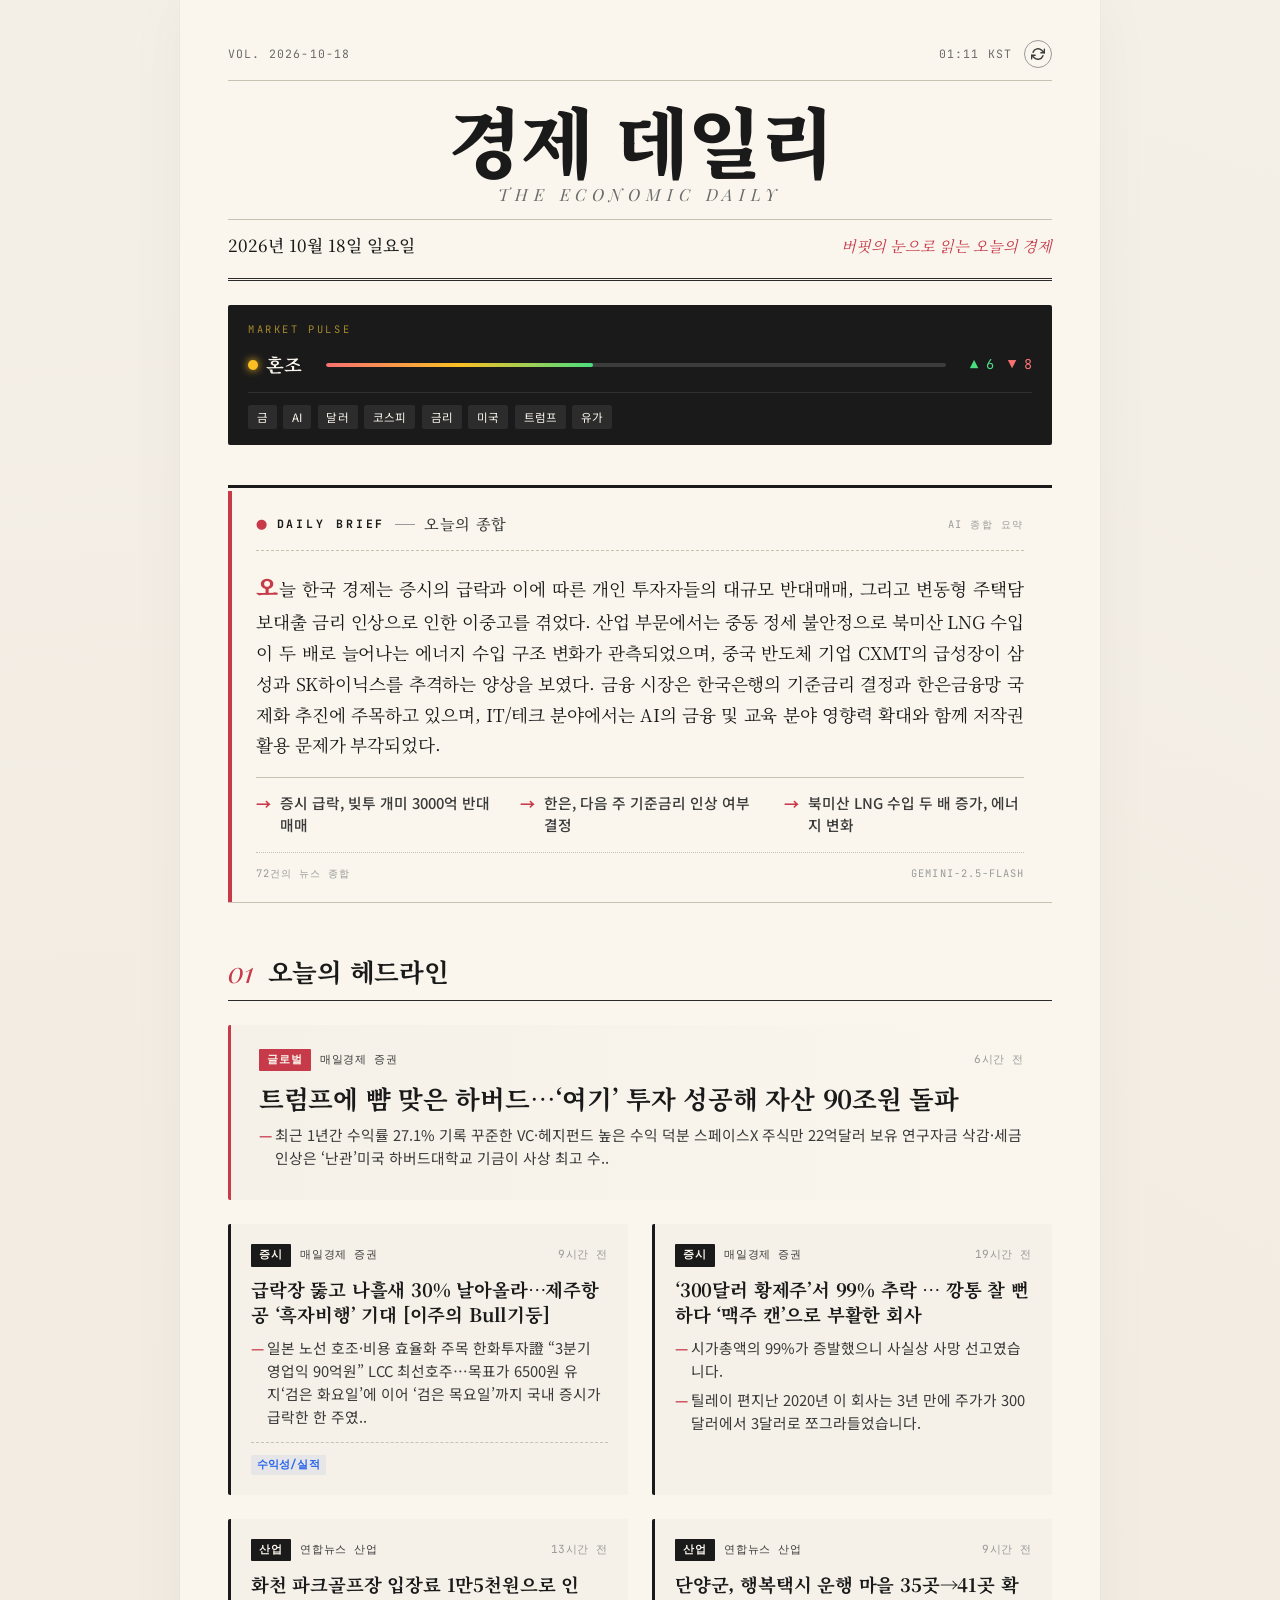
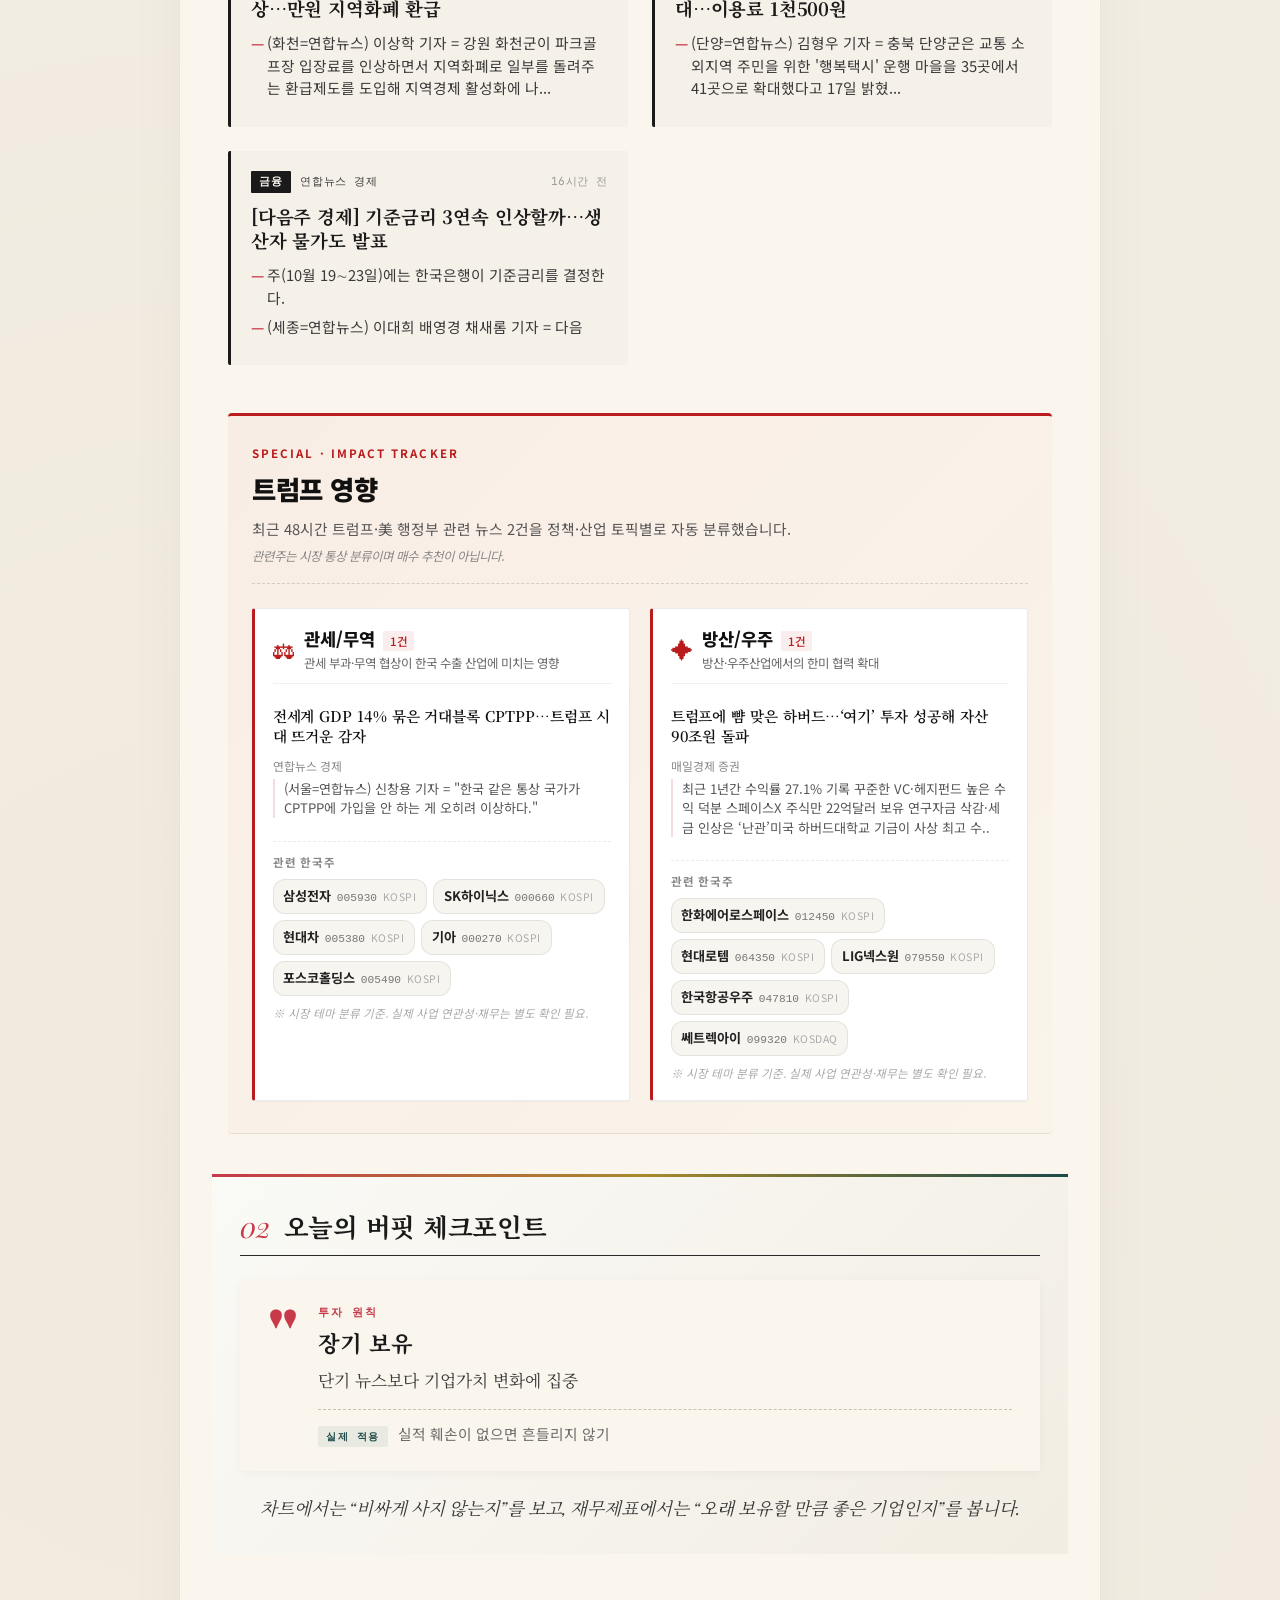
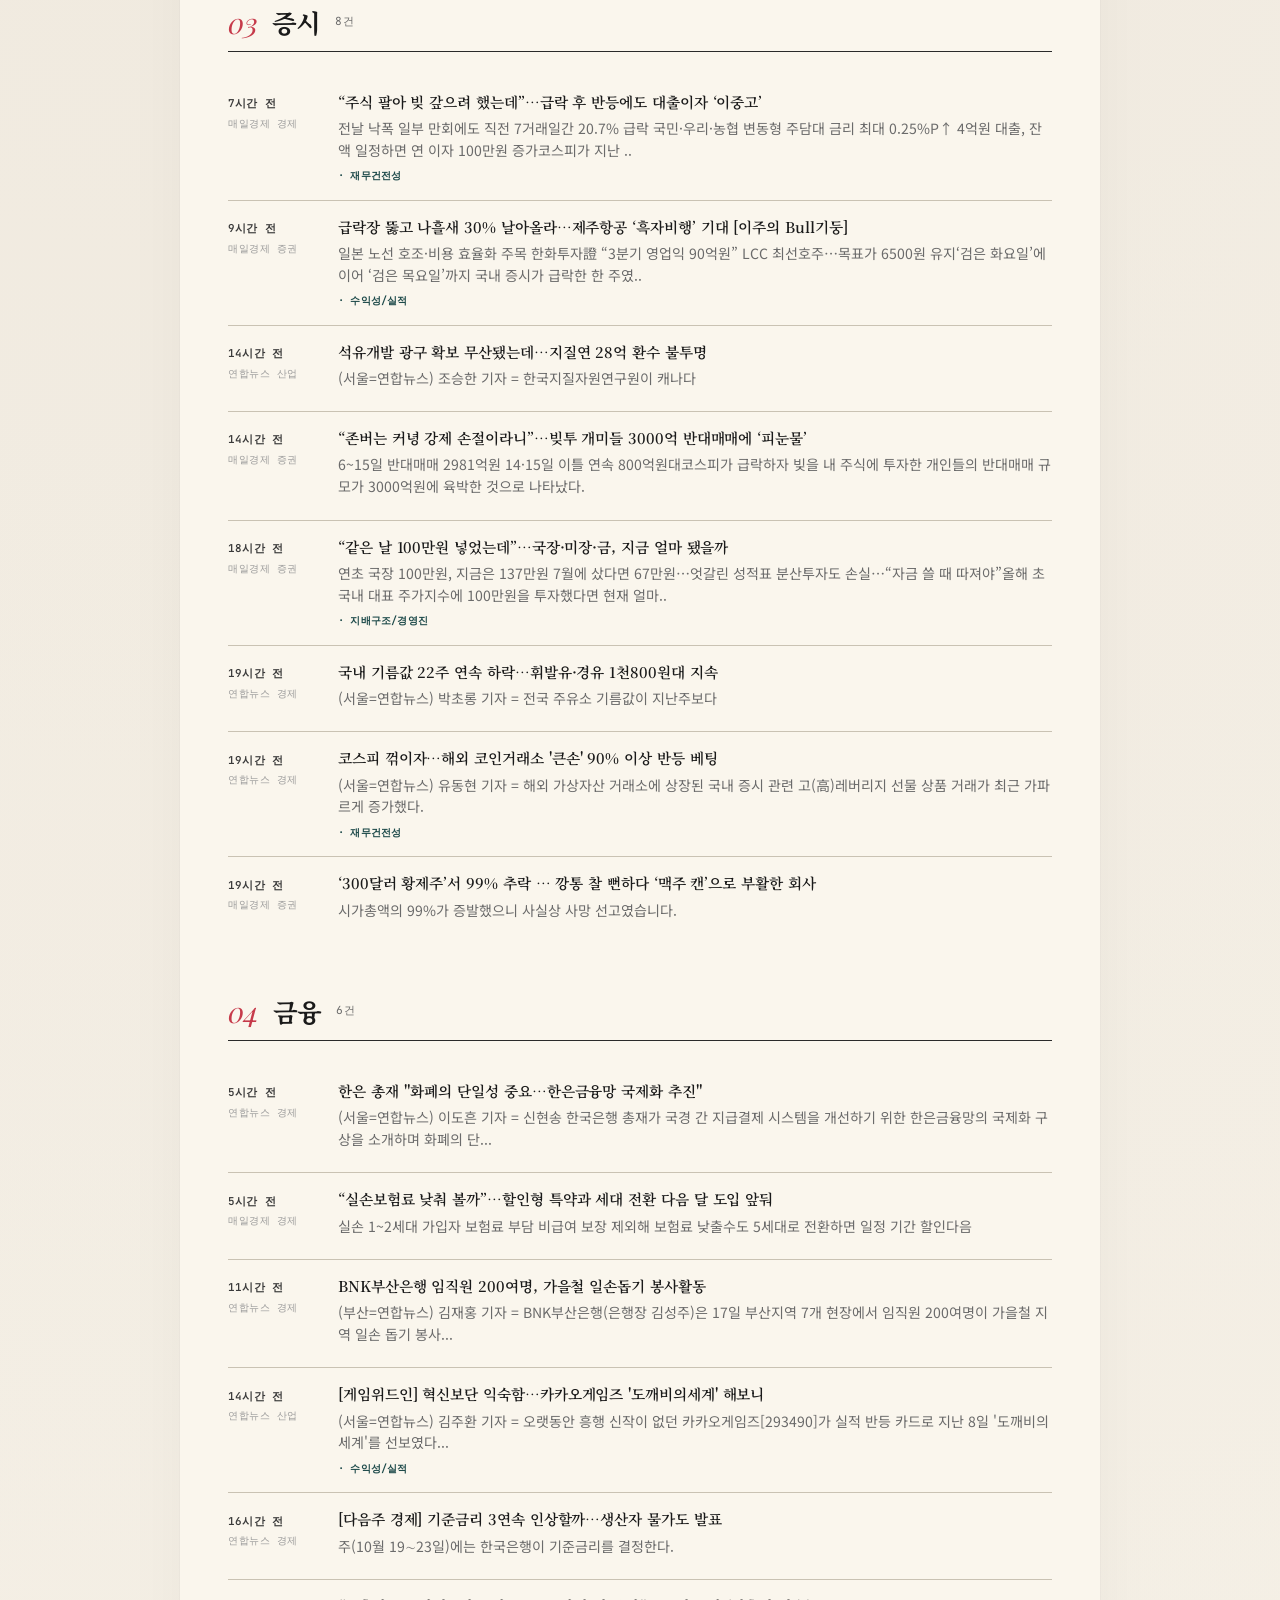
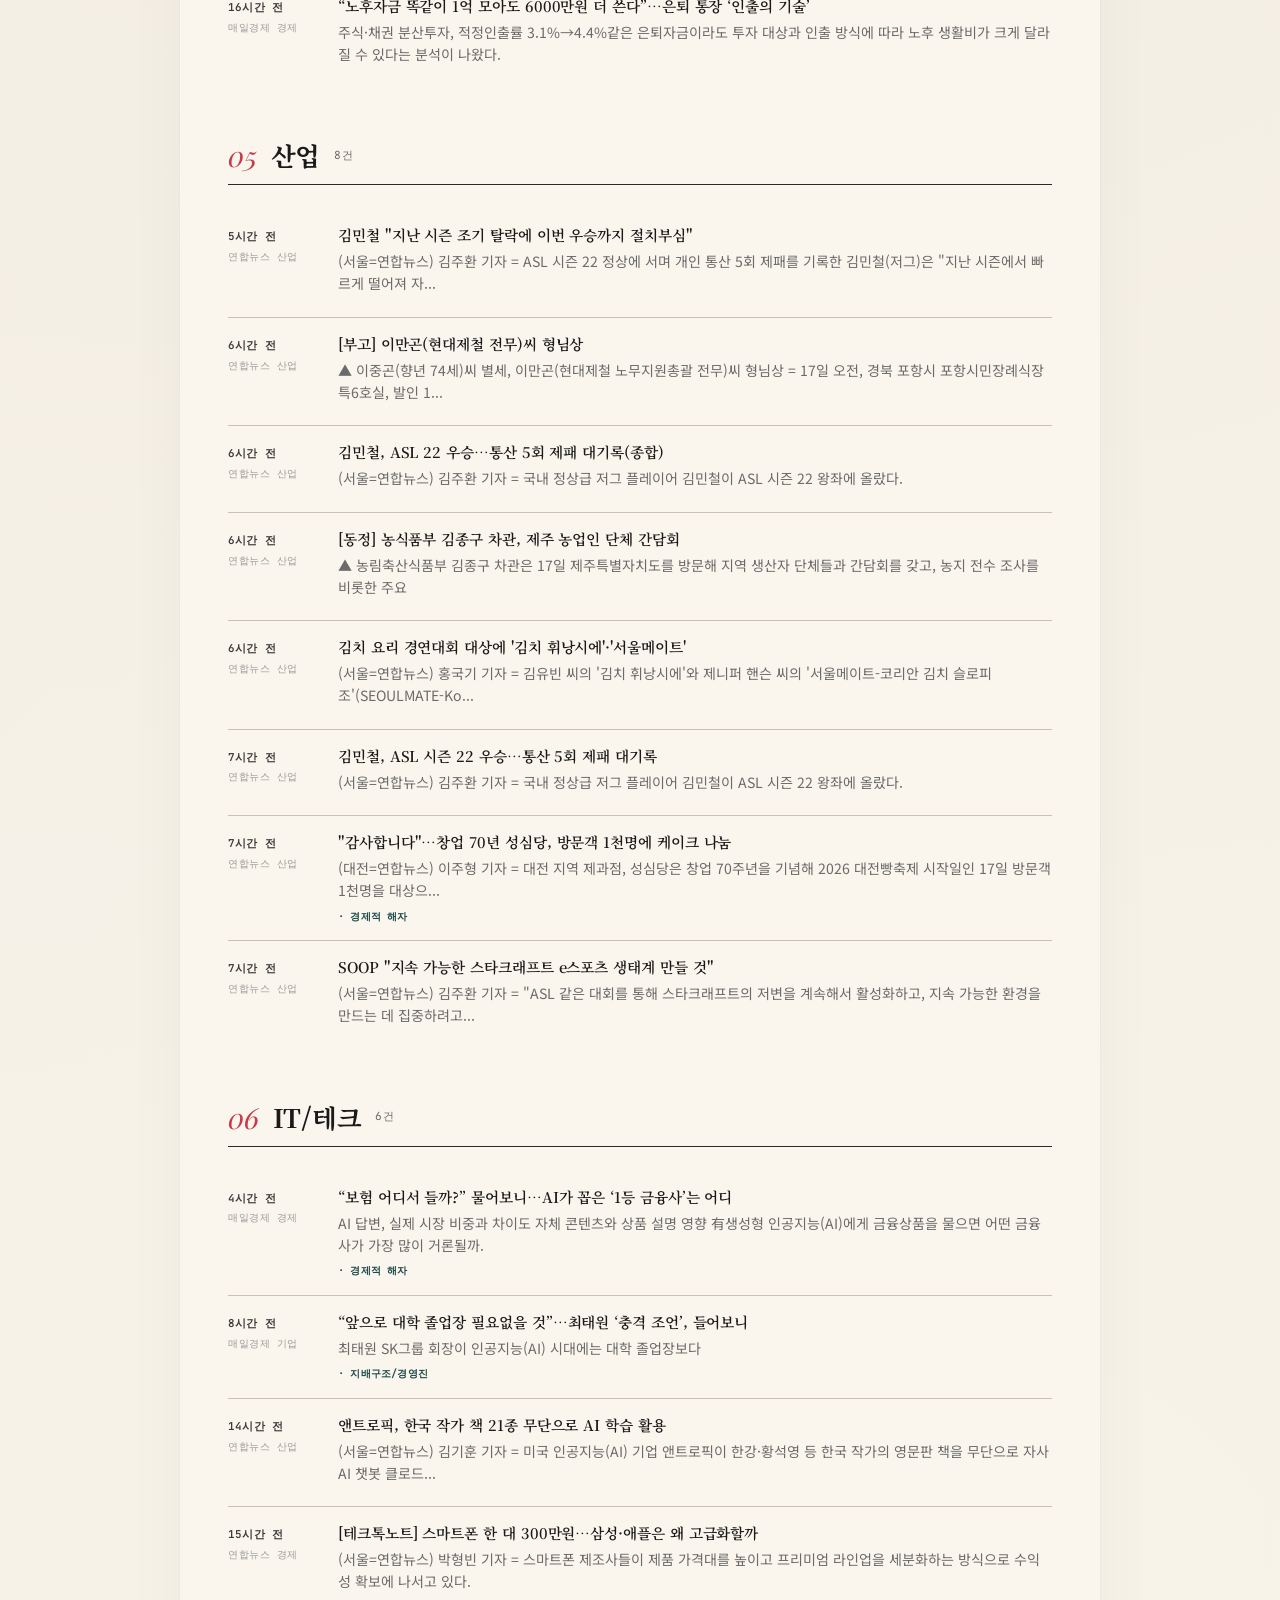
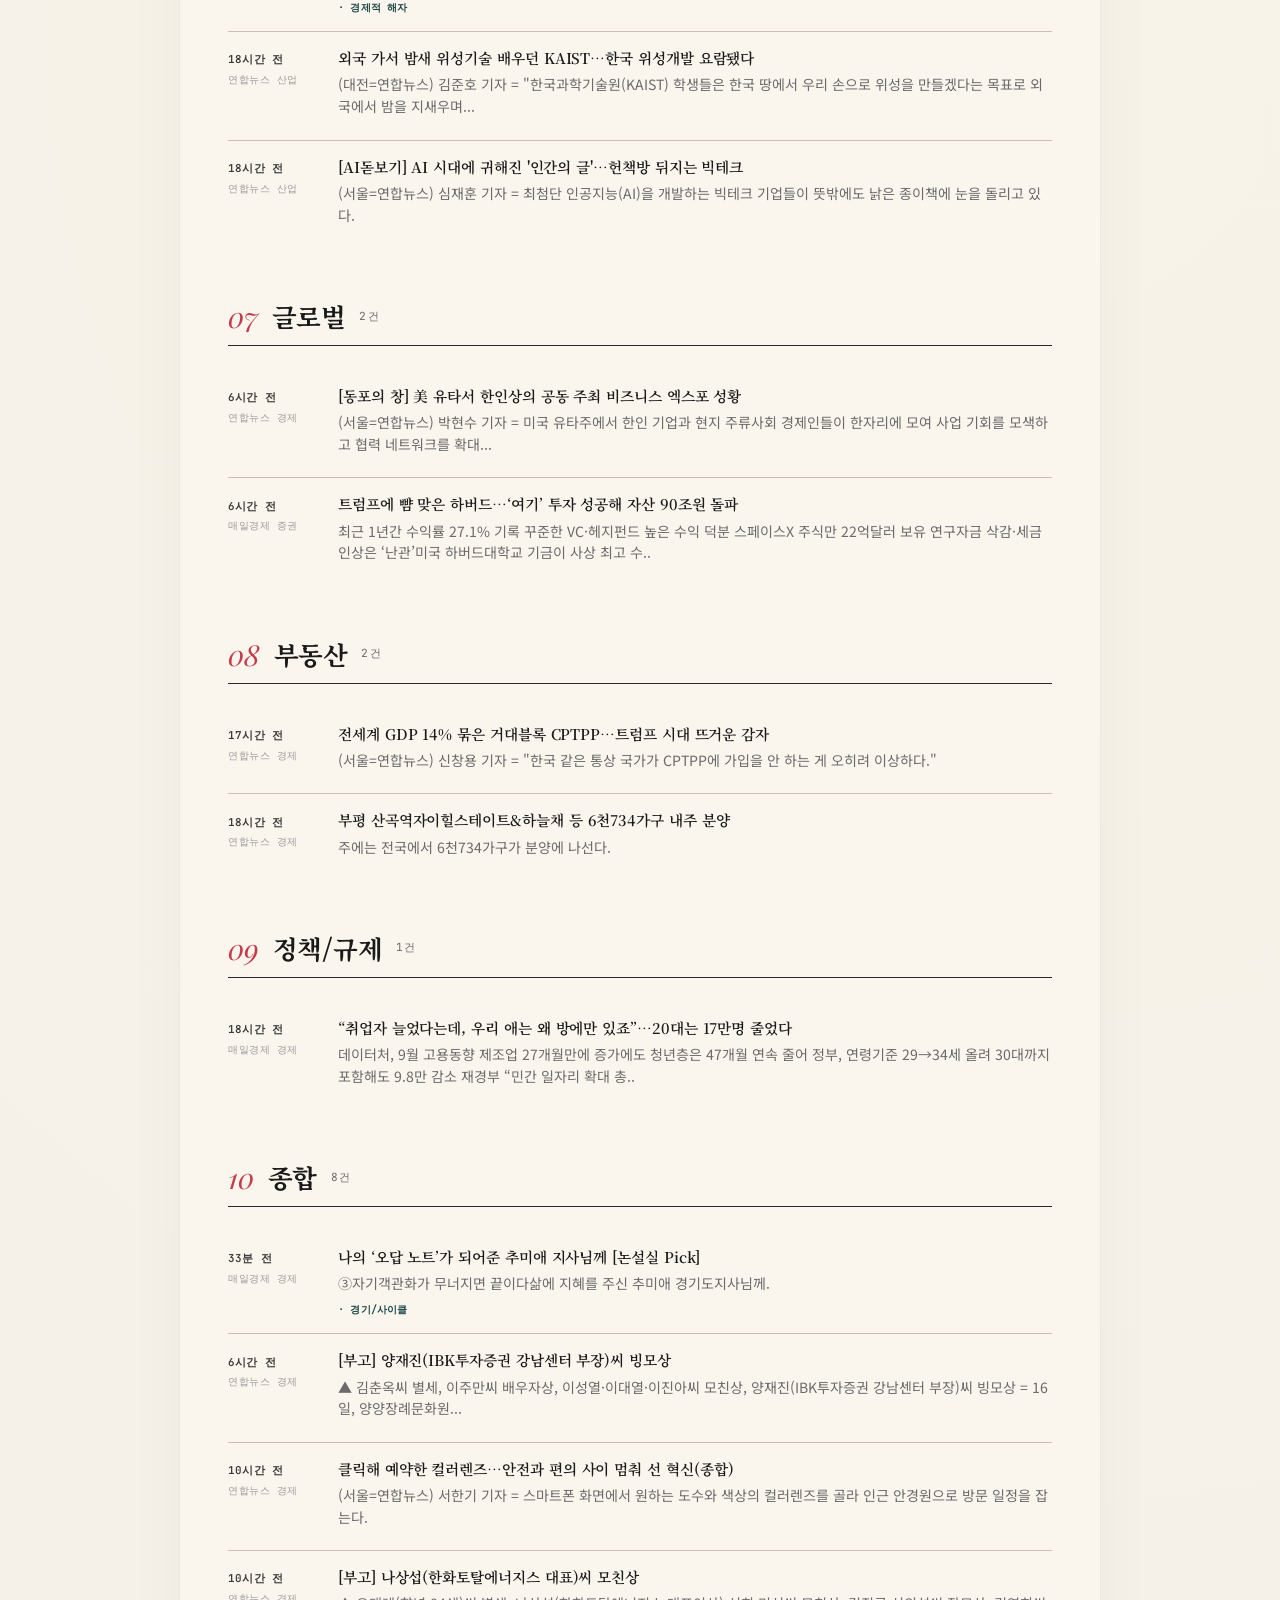
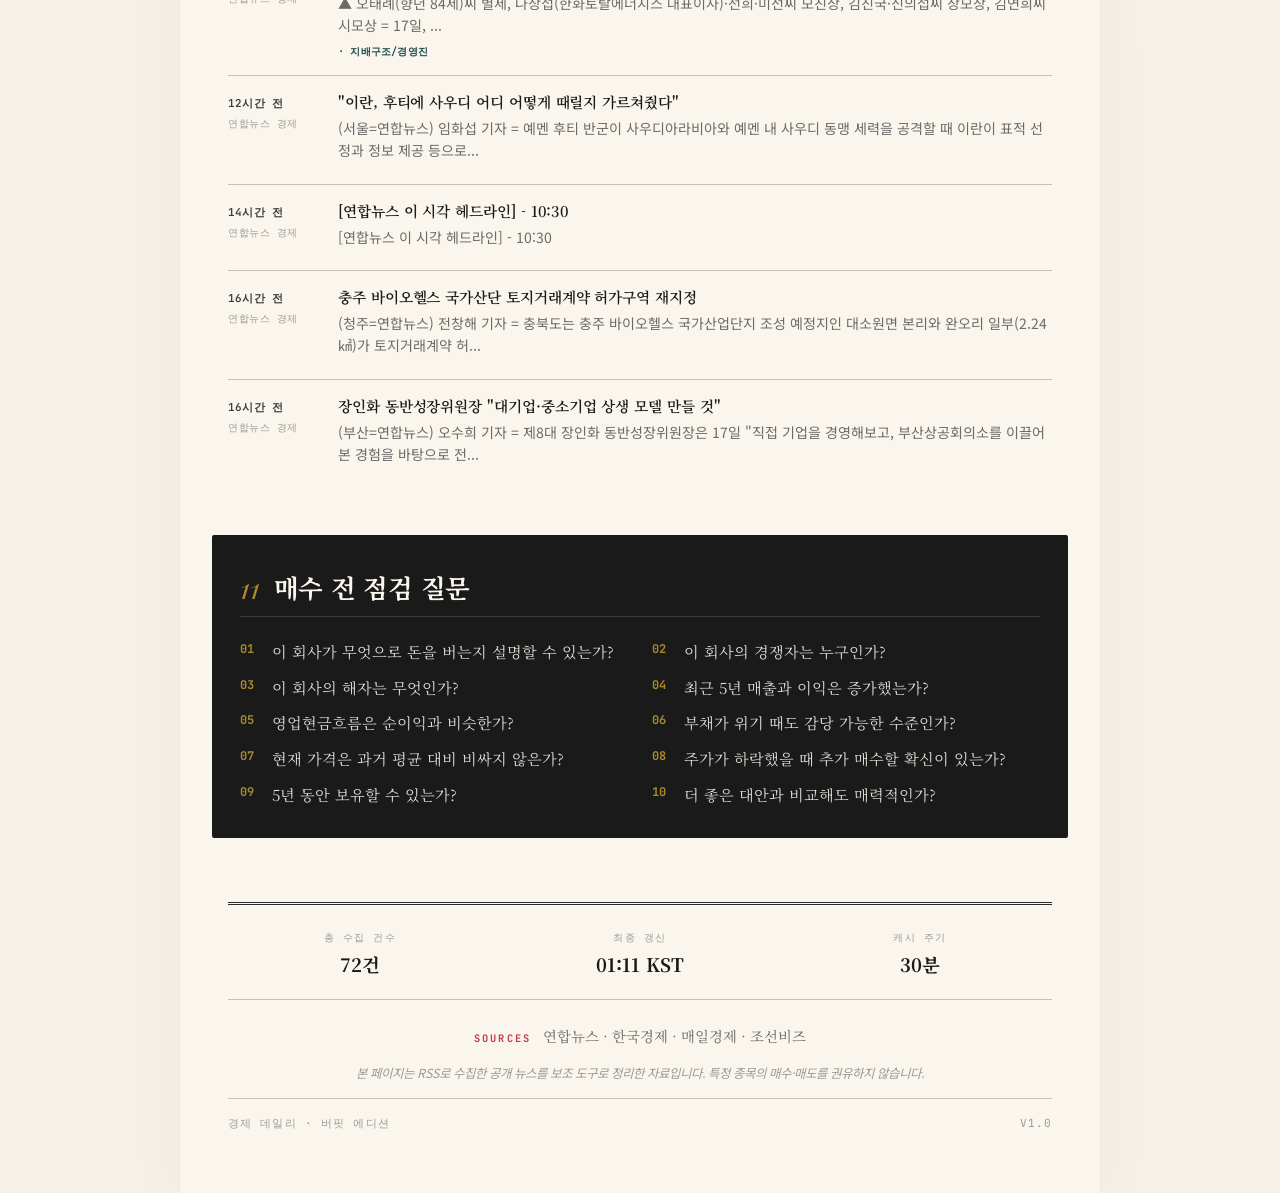
==== commit 99b00d2f: "Deploy: scheduled build 5a9b262bee0e6ebdda178311333284033ada6d26" ====
--- a/index.html
+++ b/index.html
@@ -4,7 +4,7 @@
     <meta charset="UTF-8">
     <meta name="viewport" content="width=device-width, initial-scale=1.0, maximum-scale=5.0">
     <meta name="description" content="당일 한국 경제 뉴스를 한눈에 정리한 뉴스레터. 워렌 버핏 투자 원칙 체크포인트 포함.">
-    <title>경제 데일리 · 2026년 10월 11일 일요일</title>
+    <title>경제 데일리 · 2026년 10월 18일 일요일</title>
     <link rel="preconnect" href="https://fonts.googleapis.com">
     <link rel="preconnect" href="https://fonts.gstatic.com" crossorigin>
     <link href="https://fonts.googleapis.com/css2?family=Noto+Serif+KR:wght@400;500;700;900&family=Noto+Sans+KR:wght@300;400;500;700&family=Playfair+Display:ital,wght@0,400;0,700;0,900;1,400&family=JetBrains+Mono:wght@400;600&display=swap" rel="stylesheet">
@@ -18,10 +18,10 @@
         <header class="masthead">
             <div class="masthead-top">
                 <div class="meta-left">
-                    <span class="edition-no">VOL. 2026-10-11</span>
+                    <span class="edition-no">VOL. 2026-10-18</span>
                 </div>
                 <div class="meta-right">
-                    <span class="time-label">07:18 KST</span>
+                    <span class="time-label">01:11 KST</span>
                     <button class="refresh-btn" onclick="window.location.reload()" title="새로고침">
                         <svg width="14" height="14" viewBox="0 0 24 24" fill="none" stroke="currentColor" stroke-width="2.5" stroke-linecap="round" stroke-linejoin="round"><polyline points="23 4 23 10 17 10"></polyline><polyline points="1 20 1 14 7 14"></polyline><path d="M3.51 9a9 9 0 0 1 14.85-3.36L23 10M1 14l4.64 4.36A9 9 0 0 0 20.49 15"></path></svg>
                     </button>
@@ -32,7 +32,7 @@
                 <span class="title-en">THE ECONOMIC DAILY</span>
             </h1>
             <div class="masthead-bottom">
-                <div class="date-line">2026년 10월 11일 일요일</div>
+                <div class="date-line">2026년 10월 18일 일요일</div>
                 <div class="tagline">버핏의 눈으로 읽는 오늘의 경제</div>
             </div>
         </header>
@@ -41,16 +41,16 @@
         <section class="pulse-strip">
             <div class="pulse-label">MARKET PULSE</div>
             <div class="pulse-content">
-                <div class="pulse-sentiment sentiment-up">
+                <div class="pulse-sentiment sentiment-flat">
                     <span class="sentiment-dot"></span>
-                    <span class="sentiment-text">긍정 우세</span>
+                    <span class="sentiment-text">혼조</span>
                 </div>
                 <div class="pulse-bar">
-                    <div class="pulse-bar-fill" style="width: 64.0%;"></div>
+                    <div class="pulse-bar-fill" style="width: 43.0%;"></div>
                 </div>
                 <div class="pulse-numbers">
-                    <span class="num-up">▲ 7</span>
-                    <span class="num-down">▼ 4</span>
+                    <span class="num-up">▲ 6</span>
+                    <span class="num-down">▼ 8</span>
                 </div>
             </div>
             
@@ -60,17 +60,17 @@
                 
                     <span class="trend-kw">AI</span>
                 
-                    <span class="trend-kw">반도체</span>
+                    <span class="trend-kw">달러</span>
+                
+                    <span class="trend-kw">코스피</span>
                 
                     <span class="trend-kw">금리</span>
                 
-                    <span class="trend-kw">중국</span>
-                
-                    <span class="trend-kw">삼성전자</span>
-                
                     <span class="trend-kw">미국</span>
                 
-                    <span class="trend-kw">코스피</span>
+                    <span class="trend-kw">트럼프</span>
+                
+                    <span class="trend-kw">유가</span>
                 
             </div>
             
@@ -90,23 +90,23 @@
             </div>
 
             <div class="brief-body">
-                <p class="brief-summary">오늘 한국 경제는 글로벌 AI 랠리 속 코스피의 부진과 외국인 매도세 심화로 시장 불안감이 지속됐다. 기업 부문에서는 신용등급 하향 조정 건수 증가와 파업으로 인한 근로손실일수 급증 등 어려움이 있었으나, 반도체 소부장과 헬스케어 로봇 기술 수출 등 특정 산업에서는 성장세를 보였다. 금융 시장에서는 은행채 발행 증가와 증권사의 고금리 발행어음 출시가 눈에 띄었으며, 정책적으로는 AI 허브 유치 경쟁과 배달앱 수수료 규제 논의가 활발했다.</p>
+                <p class="brief-summary">오늘 한국 경제는 증시의 급락과 이에 따른 개인 투자자들의 대규모 반대매매, 그리고 변동형 주택담보대출 금리 인상으로 인한 이중고를 겪었다. 산업 부문에서는 중동 정세 불안정으로 북미산 LNG 수입이 두 배로 늘어나는 에너지 수입 구조 변화가 관측되었으며, 중국 반도체 기업 CXMT의 급성장이 삼성과 SK하이닉스를 추격하는 양상을 보였다. 금융 시장은 한국은행의 기준금리 결정과 한은금융망 국제화 추진에 주목하고 있으며, IT/테크 분야에서는 AI의 금융 및 교육 분야 영향력 확대와 함께 저작권 활용 문제가 부각되었다.</p>
 
                 
                 <ul class="brief-points">
                     
-                    <li>외국인, 삼성전자 지분 46%대로 하락</li>
-                    
-                    <li>올해 파업 근로손실일수 50만일 육박</li>
-                    
-                    <li>증권사, 4~5% 발행어음 상품 출시</li>
+                    <li>증시 급락, 빚투 개미 3000억 반대매매</li>
+                    
+                    <li>한은, 다음 주 기준금리 인상 여부 결정</li>
+                    
+                    <li>북미산 LNG 수입 두 배 증가, 에너지 변화</li>
                     
                 </ul>
                 
             </div>
 
             <div class="brief-footer">
-                <span class="brief-stats">103건의 뉴스 종합</span>
+                <span class="brief-stats">72건의 뉴스 종합</span>
                 <span class="brief-model">gemini-2.5-flash</span>
             </div>
         </section>
@@ -128,17 +128,101 @@
                 
                 <article class="headline-card headline-lead">
                     <div class="headline-meta">
-                        <span class="headline-cat">정책/규제</span>
-                        <span class="headline-source">매일경제 경제</span>
-                        <span class="headline-time">16시간 전</span>
+                        <span class="headline-cat">글로벌</span>
+                        <span class="headline-source">매일경제 증권</span>
+                        <span class="headline-time">6시간 전</span>
                     </div>
                     <h3 class="headline-title">
-                        <a href="https://www.mk.co.kr/news/society/12172697" target="_blank" rel="noopener">“국민연금 19% 벌 때, 29개 기금은 2%대”…수익률 최대 8배 격차 왜?</a>
+                        <a href="https://www.mk.co.kr/news/stock/12178557" target="_blank" rel="noopener">트럼프에 뺨 맞은 하버드…‘여기’ 투자 성공해 자산 90조원 돌파</a>
                     </h3>
                     
                     <ul class="key-points">
                         
-                        <li>68개 기금 중 4% 수익도 못거둔 기금 42개 “수익·안정성 모두 고려한 운용 유도해야”정부가 운용하는 68개 기금의 지난해 여유자금 운용수익률이 최고 18.97%에서 최저 2...</li>
+                        <li>최근 1년간 수익률 27.1% 기록 꾸준한 VC·헤지펀드 높은 수익 덕분 스페이스X 주식만 22억달러 보유 연구자금 삭감·세금 인상은 ‘난관’미국 하버드대학교 기금이 사상 최고 수..</li>
+                        
+                    </ul>
+                    
+                    
+                </article>
+                
+                <article class="headline-card ">
+                    <div class="headline-meta">
+                        <span class="headline-cat">증시</span>
+                        <span class="headline-source">매일경제 증권</span>
+                        <span class="headline-time">9시간 전</span>
+                    </div>
+                    <h3 class="headline-title">
+                        <a href="https://www.mk.co.kr/news/stock/12178483" target="_blank" rel="noopener">급락장 뚫고 나흘새 30% 날아올라…제주항공 ‘흑자비행’ 기대 [이주의 Bull기둥]</a>
+                    </h3>
+                    
+                    <ul class="key-points">
+                        
+                        <li>일본 노선 호조·비용 효율화 주목 한화투자證 “3분기 영업익 90억원” LCC 최선호주…목표가 6500원 유지‘검은 화요일’에 이어 ‘검은 목요일’까지 국내 증시가 급락한 한 주였..</li>
+                        
+                    </ul>
+                    
+                    
+                    <div class="buffett-tags">
+                        
+                        <span class="buffett-tag">수익성/실적</span>
+                        
+                    </div>
+                    
+                </article>
+                
+                <article class="headline-card ">
+                    <div class="headline-meta">
+                        <span class="headline-cat">증시</span>
+                        <span class="headline-source">매일경제 증권</span>
+                        <span class="headline-time">19시간 전</span>
+                    </div>
+                    <h3 class="headline-title">
+                        <a href="https://www.mk.co.kr/news/stock/12177919" target="_blank" rel="noopener">‘300달러 황제주’서 99% 추락 … 깡통 찰 뻔하다 ‘맥주 캔’으로 부활한 회사</a>
+                    </h3>
+                    
+                    <ul class="key-points">
+                        
+                        <li>시가총액의 99%가 증발했으니 사실상 사망 선고였습니다.</li>
+                        
+                        <li>틸레이 편지난 2020년 이 회사는 3년 만에 주가가 300달러에서 3달러로 쪼그라들었습니다.</li>
+                        
+                    </ul>
+                    
+                    
+                </article>
+                
+                <article class="headline-card ">
+                    <div class="headline-meta">
+                        <span class="headline-cat">산업</span>
+                        <span class="headline-source">연합뉴스 산업</span>
+                        <span class="headline-time">13시간 전</span>
+                    </div>
+                    <h3 class="headline-title">
+                        <a href="https://www.yna.co.kr/view/AKR20261016118900062" target="_blank" rel="noopener">화천 파크골프장 입장료 1만5천원으로 인상…만원 지역화폐 환급</a>
+                    </h3>
+                    
+                    <ul class="key-points">
+                        
+                        <li>(화천=연합뉴스) 이상학 기자 = 강원 화천군이 파크골프장 입장료를 인상하면서 지역화폐로 일부를 돌려주는 환급제도를 도입해 지역경제 활성화에 나...</li>
+                        
+                    </ul>
+                    
+                    
+                </article>
+                
+                <article class="headline-card ">
+                    <div class="headline-meta">
+                        <span class="headline-cat">산업</span>
+                        <span class="headline-source">연합뉴스 산업</span>
+                        <span class="headline-time">9시간 전</span>
+                    </div>
+                    <h3 class="headline-title">
+                        <a href="https://www.yna.co.kr/view/AKR20261017034600064" target="_blank" rel="noopener">단양군, 행복택시 운행 마을 35곳→41곳 확대…이용료 1천500원</a>
+                    </h3>
+                    
+                    <ul class="key-points">
+                        
+                        <li>(단양=연합뉴스) 김형우 기자 = 충북 단양군은 교통 소외지역 주민을 위한 &#39;행복택시&#39; 운행 마을을 35곳에서 41곳으로 확대했다고 17일 밝혔...</li>
                         
                     </ul>
                     
@@ -149,93 +233,17 @@
                     <div class="headline-meta">
                         <span class="headline-cat">금융</span>
                         <span class="headline-source">연합뉴스 경제</span>
-                        <span class="headline-time">1시간 전</span>
+                        <span class="headline-time">16시간 전</span>
                     </div>
                     <h3 class="headline-title">
-                        <a href="https://www.yna.co.kr/view/AKR20261009035500002" target="_blank" rel="noopener">작년 한은 외화자산 운용수익 17조원 육박…역대 최대</a>
+                        <a href="https://www.yna.co.kr/view/AKR20261017011700002" target="_blank" rel="noopener">[다음주 경제] 기준금리 3연속 인상할까…생산자 물가도 발표</a>
                     </h3>
                     
                     <ul class="key-points">
                         
-                        <li>(서울=연합뉴스) 한지훈 기자 = 한국은행이 지난해 외화자산을 운용해 거둔 수익이 17조원에 육박한 것으로 나타났다.</li>
-                        
-                    </ul>
-                    
-                    
-                </article>
-                
-                <article class="headline-card ">
-                    <div class="headline-meta">
-                        <span class="headline-cat">금융</span>
-                        <span class="headline-source">매일경제 경제</span>
-                        <span class="headline-time">16시간 전</span>
-                    </div>
-                    <h3 class="headline-title">
-                        <a href="https://www.mk.co.kr/news/economy/12172709" target="_blank" rel="noopener">“최대 적립률 14% 진짜라고?”…컬리 마니아들 난리난 ‘이 카드’</a>
-                    </h3>
-                    
-                    <ul class="key-points">
-                        
-                        <li>최대 14% 적립금 ‘컬리 신한카드’ 주목신한카드가 컬리에서 결제하면 이용금액의 7%를 적립해주는 ‘컬리 신한카드’를 최근 선보였다.</li>
-                        
-                        <li>컬리 멤버십의 최대 7% 적립 혜택을 더하면 ..</li>
-                        
-                    </ul>
-                    
-                    
-                </article>
-                
-                <article class="headline-card ">
-                    <div class="headline-meta">
-                        <span class="headline-cat">증시</span>
-                        <span class="headline-source">연합뉴스 경제</span>
-                        <span class="headline-time">58분 전</span>
-                    </div>
-                    <h3 class="headline-title">
-                        <a href="https://www.yna.co.kr/view/AKR20261009024400008" target="_blank" rel="noopener">답답한 증시 대신 발행어음?…증권사, 4∼5% 상품 잇달아 출시</a>
-                    </h3>
-                    
-                    <ul class="key-points">
-                        
-                        <li>(서울=연합뉴스) 임은진 기자 = 최근 답답한 흐름을 보이는 코스피에 지친 투자자를 잡기 위해 증권사들이 잇달아 금리 4∼5% 수준의 발행어음</li>
-                        
-                    </ul>
-                    
-                    
-                </article>
-                
-                <article class="headline-card ">
-                    <div class="headline-meta">
-                        <span class="headline-cat">종합</span>
-                        <span class="headline-source">연합뉴스 경제</span>
-                        <span class="headline-time">1시간 전</span>
-                    </div>
-                    <h3 class="headline-title">
-                        <a href="https://www.yna.co.kr/view/AKR20261009052800530" target="_blank" rel="noopener">파업 근로손실일수 9월까지 50만일 육박…작년 연간치 넘어</a>
-                    </h3>
-                    
-                    <ul class="key-points">
-                        
-                        <li>(서울=연합뉴스) 옥성구 기자 = 파업에 따른 손실을 보여주는 지표인 근로손실일수가 올해 3분기까지 &#39;50만일&#39;에 육박하며, 이미 작년 한 해 ...</li>
-                        
-                    </ul>
-                    
-                    
-                </article>
-                
-                <article class="headline-card ">
-                    <div class="headline-meta">
-                        <span class="headline-cat">증시</span>
-                        <span class="headline-source">매일경제 증권</span>
-                        <span class="headline-time">1시간 전</span>
-                    </div>
-                    <h3 class="headline-title">
-                        <a href="https://www.mk.co.kr/news/stock/12172810" target="_blank" rel="noopener">대만증시 14% 일본 7% 뛰는데 코스피 0.48%…AI랠리 소외 이유가</a>
-                    </h3>
-                    
-                    <ul class="key-points">
-                        
-                        <li>① 메모리 의존도 높은 한국 직격탄 ② 원화 강세에 수출주 눈높이 하향 ③ 외국인 한달간 28조원 폭풍매도글로벌 증시가 인공지능(AI) 랠리를 재개하며 신고가 행진을 이어가는 가..</li>
+                        <li>주(10월 19∼23일)에는 한국은행이 기준금리를 결정한다.</li>
+                        
+                        <li>(세종=연합뉴스) 이대희 배영경 채새롬 기자 = 다음</li>
                         
                     </ul>
                     
@@ -259,7 +267,7 @@
     <div class="trump-eyebrow">SPECIAL · IMPACT TRACKER</div>
     <h2 class="trump-title">트럼프 영향</h2>
     <p class="trump-subtitle">
-      최근 48시간 트럼프·美 행정부 관련 뉴스 1건을
+      최근 48시간 트럼프·美 행정부 관련 뉴스 2건을
       정책·산업 토픽별로 자동 분류했습니다.
       <span class="trump-disclaimer">관련주는 시장 통상 분류이며 매수 추천이 아닙니다.</span>
     </p>
@@ -267,22 +275,152 @@
 
   <div class="trump-topics">
     
+    <article class="trump-topic">
+      <header class="topic-header">
+        <span class="topic-icon">⚖</span>
+        <div class="topic-title-block">
+          <h3 class="topic-title">관세/무역</h3>
+          <span class="topic-count">1건</span>
+        </div>
+        <p class="topic-desc">관세 부과·무역 협상이 한국 수출 산업에 미치는 영향</p>
+      </header>
+
+      
+      <ul class="topic-news-list">
+        
+        <li class="topic-news-item">
+          <a href="https://www.yna.co.kr/view/AKR20261016069000003" target="_blank" rel="noopener noreferrer">
+            <span class="news-title">전세계 GDP 14% 묶은 거대블록 CPTPP…트럼프 시대 뜨거운 감자</span>
+            <span class="news-meta">
+              <span class="news-source">연합뉴스 경제</span>
+              
+            </span>
+          </a>
+          
+          <p class="news-key-point">(서울=연합뉴스) 신창용 기자 = &#34;한국 같은 통상 국가가 CPTPP에 가입을 안 하는 게 오히려 이상하다.&#34;</p>
+          
+        </li>
+        
+      </ul>
+      
+
+      
+      <div class="topic-stocks">
+        <div class="stocks-label">관련 한국주</div>
+        <div class="stocks-grid">
+          
+          <div class="stock-chip" title="반도체 대미 수출 직접 영향">
+            <span class="stock-name">삼성전자</span>
+            <span class="stock-code">005930</span>
+            <span class="stock-market">KOSPI</span>
+          </div>
+          
+          <div class="stock-chip" title="HBM·메모리 대미 수출">
+            <span class="stock-name">SK하이닉스</span>
+            <span class="stock-code">000660</span>
+            <span class="stock-market">KOSPI</span>
+          </div>
+          
+          <div class="stock-chip" title="자동차 관세 25→15%, 미국 현지 투자">
+            <span class="stock-name">현대차</span>
+            <span class="stock-code">005380</span>
+            <span class="stock-market">KOSPI</span>
+          </div>
+          
+          <div class="stock-chip" title="자동차 관세 영향">
+            <span class="stock-name">기아</span>
+            <span class="stock-code">000270</span>
+            <span class="stock-market">KOSPI</span>
+          </div>
+          
+          <div class="stock-chip" title="철강 232조 관세 영향">
+            <span class="stock-name">포스코홀딩스</span>
+            <span class="stock-code">005490</span>
+            <span class="stock-market">KOSPI</span>
+          </div>
+          
+        </div>
+        <p class="stocks-note">
+          ※ 시장 테마 분류 기준. 실제 사업 연관성·재무는 별도 확인 필요.
+        </p>
+      </div>
+      
+    </article>
+    
+    <article class="trump-topic">
+      <header class="topic-header">
+        <span class="topic-icon">✦</span>
+        <div class="topic-title-block">
+          <h3 class="topic-title">방산/우주</h3>
+          <span class="topic-count">1건</span>
+        </div>
+        <p class="topic-desc">방산·우주산업에서의 한미 협력 확대</p>
+      </header>
+
+      
+      <ul class="topic-news-list">
+        
+        <li class="topic-news-item">
+          <a href="https://www.mk.co.kr/news/stock/12178557" target="_blank" rel="noopener noreferrer">
+            <span class="news-title">트럼프에 뺨 맞은 하버드…‘여기’ 투자 성공해 자산 90조원 돌파</span>
+            <span class="news-meta">
+              <span class="news-source">매일경제 증권</span>
+              
+            </span>
+          </a>
+          
+          <p class="news-key-point">최근 1년간 수익률 27.1% 기록 꾸준한 VC·헤지펀드 높은 수익 덕분 스페이스X 주식만 22억달러 보유 연구자금 삭감·세금 인상은 ‘난관’미국 하버드대학교 기금이 사상 최고 수..</p>
+          
+        </li>
+        
+      </ul>
+      
+
+      
+      <div class="topic-stocks">
+        <div class="stocks-label">관련 한국주</div>
+        <div class="stocks-grid">
+          
+          <div class="stock-chip" title="K9·천궁·우주발사체">
+            <span class="stock-name">한화에어로스페이스</span>
+            <span class="stock-code">012450</span>
+            <span class="stock-market">KOSPI</span>
+          </div>
+          
+          <div class="stock-chip" title="K2 전차">
+            <span class="stock-name">현대로템</span>
+            <span class="stock-code">064350</span>
+            <span class="stock-market">KOSPI</span>
+          </div>
+          
+          <div class="stock-chip" title="유도무기">
+            <span class="stock-name">LIG넥스원</span>
+            <span class="stock-code">079550</span>
+            <span class="stock-market">KOSPI</span>
+          </div>
+          
+          <div class="stock-chip" title="FA-50·KF-21">
+            <span class="stock-name">한국항공우주</span>
+            <span class="stock-code">047810</span>
+            <span class="stock-market">KOSPI</span>
+          </div>
+          
+          <div class="stock-chip" title="위성">
+            <span class="stock-name">쎄트렉아이</span>
+            <span class="stock-code">099320</span>
+            <span class="stock-market">KOSDAQ</span>
+          </div>
+          
+        </div>
+        <p class="stocks-note">
+          ※ 시장 테마 분류 기준. 실제 사업 연관성·재무는 별도 확인 필요.
+        </p>
+      </div>
+      
+    </article>
+    
   </div>
 
-  
-  <div class="trump-uncategorized">
-    <h4>기타 트럼프 관련</h4>
-    <ul>
-      
-      <li>
-        <a href="https://www.mk.co.kr/news/economy/12172666" target="_blank" rel="noopener noreferrer">
-          트럼프 AI기업에 으름장...“사고내면 즉각 피해 책임”
-        </a>
-        <span class="news-source">· 매일경제 경제</span>
-      </li>
-      
-    </ul>
-  </div>
   
 </section>
 
@@ -302,12 +440,12 @@
                     <div class="buffett-type">
                         투자 원칙
                     </div>
-                    <h3 class="buffett-title">기업의 일부를 산다고 생각</h3>
-                    <p class="buffett-text">주식을 가격 변동 상품이 아니라 사업 지분으로 봄</p>
+                    <h3 class="buffett-title">장기 보유</h3>
+                    <p class="buffett-text">단기 뉴스보다 기업가치 변화에 집중</p>
                     
                     <div class="buffett-apply">
                         <span class="apply-label">실제 적용</span>
-                        <span class="apply-text">사업보고서부터 읽기</span>
+                        <span class="apply-text">실적 훼손이 없으면 흔들리지 않기</span>
                     </div>
                     
                 </div>
@@ -338,79 +476,37 @@
                 
                 <article class="news-item">
                     <div class="news-time">
-                        <span class="time-rel">58분 전</span>
-                        <span class="time-source">연합뉴스 경제</span>
-                    </div>
-                    <div class="news-body">
-                        <h4 class="news-title">
-                            <a href="https://www.yna.co.kr/view/AKR20261009024400008" target="_blank" rel="noopener">답답한 증시 대신 발행어음?…증권사, 4∼5% 상품 잇달아 출시</a>
-                        </h4>
-                        
-                        <p class="news-excerpt">(서울=연합뉴스) 임은진 기자 = 최근 답답한 흐름을 보이는 코스피에 지친 투자자를 잡기 위해 증권사들이 잇달아 금리 4∼5% 수준의 발행어음</p>
-                        
-                        
-                    </div>
-                </article>
-                
-                <article class="news-item">
-                    <div class="news-time">
-                        <span class="time-rel">1시간 전</span>
-                        <span class="time-source">연합뉴스 경제</span>
-                    </div>
-                    <div class="news-body">
-                        <h4 class="news-title">
-                            <a href="https://www.yna.co.kr/view/AKR20261008168900008" target="_blank" rel="noopener">국채금리 급등에 줄어든 매력에도…개인, 리츠 ETF 순매수액↑</a>
-                        </h4>
-                        
-                        <p class="news-excerpt">(서울=연합뉴스) 고은지 기자 = 최근 국채 금리가 고공행진하면서 리츠(REITs·부동산투자회사) 상장지수펀드(ETF)의 매력이 상대적으로 줄었...</p>
-                        
-                        
-                    </div>
-                </article>
-                
-                <article class="news-item">
-                    <div class="news-time">
-                        <span class="time-rel">1시간 전</span>
-                        <span class="time-source">연합뉴스 경제</span>
-                    </div>
-                    <div class="news-body">
-                        <h4 class="news-title">
-                            <a href="https://www.yna.co.kr/view/AKR20261009035000008" target="_blank" rel="noopener">연초 52% 웃돌던 외인 삼전 지분 46%대로 뚝…금융위기 수준</a>
-                        </h4>
-                        
-                        <p class="news-excerpt">(서울=연합뉴스) 김유아 기자 = 국내 증시에서 외국인의 순매도세가 이어지고 있는 가운데 삼성전자[005930]에 대한 보유율도 연일 내리며 금...</p>
-                        
-                        
-                    </div>
-                </article>
-                
-                <article class="news-item">
-                    <div class="news-time">
-                        <span class="time-rel">1시간 전</span>
+                        <span class="time-rel">7시간 전</span>
+                        <span class="time-source">매일경제 경제</span>
+                    </div>
+                    <div class="news-body">
+                        <h4 class="news-title">
+                            <a href="https://www.mk.co.kr/news/economy/12178547" target="_blank" rel="noopener">“주식 팔아 빚 갚으려 했는데”…급락 후 반등에도 대출이자 ‘이중고’</a>
+                        </h4>
+                        
+                        <p class="news-excerpt">전날 낙폭 일부 만회에도 직전 7거래일간 20.7% 급락 국민·우리·농협 변동형 주담대 금리 최대 0.25%P↑ 4억원 대출, 잔액 일정하면 연 이자 100만원 증가코스피가 지난 ..</p>
+                        
+                        
+                        <div class="news-tags">
+                            
+                            <span class="news-tag">· 재무건전성</span>
+                            
+                        </div>
+                        
+                    </div>
+                </article>
+                
+                <article class="news-item">
+                    <div class="news-time">
+                        <span class="time-rel">9시간 전</span>
                         <span class="time-source">매일경제 증권</span>
                     </div>
                     <div class="news-body">
                         <h4 class="news-title">
-                            <a href="https://www.mk.co.kr/news/stock/12172810" target="_blank" rel="noopener">대만증시 14% 일본 7% 뛰는데 코스피 0.48%…AI랠리 소외 이유가</a>
-                        </h4>
-                        
-                        <p class="news-excerpt">① 메모리 의존도 높은 한국 직격탄 ② 원화 강세에 수출주 눈높이 하향 ③ 외국인 한달간 28조원 폭풍매도글로벌 증시가 인공지능(AI) 랠리를 재개하며 신고가 행진을 이어가는 가..</p>
-                        
-                        
-                    </div>
-                </article>
-                
-                <article class="news-item">
-                    <div class="news-time">
-                        <span class="time-rel">1시간 전</span>
-                        <span class="time-source">연합뉴스 경제</span>
-                    </div>
-                    <div class="news-body">
-                        <h4 class="news-title">
-                            <a href="https://www.yna.co.kr/view/AKR20261010015700008" target="_blank" rel="noopener">[마켓인사이트] 삼성전자 역대급 실적에도 짓눌린 코스피, 반등 가능성은</a>
-                        </h4>
-                        
-                        <p class="news-excerpt">(서울=연합뉴스) 황철환 기자 = 지난 한 주 국내 주식시장은 미국 국채금리 고공행진과 삼성전자 실적발표 직후 셀온(Sell-on·호재 속 가격...</p>
+                            <a href="https://www.mk.co.kr/news/stock/12178483" target="_blank" rel="noopener">급락장 뚫고 나흘새 30% 날아올라…제주항공 ‘흑자비행’ 기대 [이주의 Bull기둥]</a>
+                        </h4>
+                        
+                        <p class="news-excerpt">일본 노선 호조·비용 효율화 주목 한화투자證 “3분기 영업익 90억원” LCC 최선호주…목표가 6500원 유지‘검은 화요일’에 이어 ‘검은 목요일’까지 국내 증시가 급락한 한 주였..</p>
                         
                         
                         <div class="news-tags">
@@ -424,47 +520,107 @@
                 
                 <article class="news-item">
                     <div class="news-time">
-                        <span class="time-rel">1시간 전</span>
-                        <span class="time-source">연합뉴스 경제</span>
-                    </div>
-                    <div class="news-body">
-                        <h4 class="news-title">
-                            <a href="https://www.yna.co.kr/view/AKR20261010029300002" target="_blank" rel="noopener">전세보증 사고율 2년연속 상승…악성임대인 미반환금 2천억 넘어</a>
-                        </h4>
-                        
-                        <p class="news-excerpt">(서울=연합뉴스) 채새롬 기자 = 전세보증 사고가 증가하는 가운데 보증기관이 임차인에게 대신 지급한 보증금을 임대인으로부터 회수하는 비율은 10...</p>
-                        
-                        
-                    </div>
-                </article>
-                
-                <article class="news-item">
-                    <div class="news-time">
-                        <span class="time-rel">8시간 전</span>
-                        <span class="time-source">매일경제 경제</span>
-                    </div>
-                    <div class="news-body">
-                        <h4 class="news-title">
-                            <a href="https://www.mk.co.kr/news/economy/12172799" target="_blank" rel="noopener">국가 전력수급 설계하는데 명단은 ‘비공개’…국감장 달군 비밀의 ‘전기본’</a>
-                        </h4>
-                        
-                        <p class="news-excerpt">국감서 전기본 위원 명단 공방 기후부, 로비 우려에 비공개 야당은 전문성·이해충돌 검증 요구 11차 명단 공개 여부도 엇갈려 실제 전기본 위원들 생각은 “공개” 다만 정치적 시비에..</p>
-                        
-                        
-                    </div>
-                </article>
-                
-                <article class="news-item">
-                    <div class="news-time">
-                        <span class="time-rel">20시간 전</span>
-                        <span class="time-source">매일경제 경제</span>
-                    </div>
-                    <div class="news-body">
-                        <h4 class="news-title">
-                            <a href="https://www.mk.co.kr/news/economy/12172672" target="_blank" rel="noopener">“버는 돈도, 남는 돈도 딴판”…수도권 집값 상승에 재산 격차 더 벌어져</a>
-                        </h4>
-                        
-                        <p class="news-excerpt">저소득층 96% 쓰고 고소득층은 47% 남겨가계 소득이 전반적으로 늘고 있으나 재산 격차는 더 벌어지고 있다.</p>
+                        <span class="time-rel">14시간 전</span>
+                        <span class="time-source">연합뉴스 산업</span>
+                    </div>
+                    <div class="news-body">
+                        <h4 class="news-title">
+                            <a href="https://www.yna.co.kr/view/AKR20261016130800017" target="_blank" rel="noopener">석유개발 광구 확보 무산됐는데…지질연 28억 환수 불투명</a>
+                        </h4>
+                        
+                        <p class="news-excerpt">(서울=연합뉴스) 조승한 기자 = 한국지질자원연구원이 캐나다</p>
+                        
+                        
+                    </div>
+                </article>
+                
+                <article class="news-item">
+                    <div class="news-time">
+                        <span class="time-rel">14시간 전</span>
+                        <span class="time-source">매일경제 증권</span>
+                    </div>
+                    <div class="news-body">
+                        <h4 class="news-title">
+                            <a href="https://www.mk.co.kr/news/stock/12178402" target="_blank" rel="noopener">“존버는 커녕 강제 손절이라니”…빚투 개미들 3000억 반대매매에 ‘피눈물’</a>
+                        </h4>
+                        
+                        <p class="news-excerpt">6~15일 반대매매 2981억원 14·15일 이틀 연속 800억원대코스피가 급락하자 빚을 내 주식에 투자한 개인들의 반대매매 규모가 3000억원에 육박한 것으로 나타났다.</p>
+                        
+                        
+                    </div>
+                </article>
+                
+                <article class="news-item">
+                    <div class="news-time">
+                        <span class="time-rel">18시간 전</span>
+                        <span class="time-source">매일경제 증권</span>
+                    </div>
+                    <div class="news-body">
+                        <h4 class="news-title">
+                            <a href="https://www.mk.co.kr/news/stock/12178352" target="_blank" rel="noopener">“같은 날 100만원 넣었는데”…국장·미장·금, 지금 얼마 됐을까</a>
+                        </h4>
+                        
+                        <p class="news-excerpt">연초 국장 100만원, 지금은 137만원 7월에 샀다면 67만원…엇갈린 성적표 분산투자도 손실…“자금 쓸 때 따져야”올해 초 국내 대표 주가지수에 100만원을 투자했다면 현재 얼마..</p>
+                        
+                        
+                        <div class="news-tags">
+                            
+                            <span class="news-tag">· 지배구조/경영진</span>
+                            
+                        </div>
+                        
+                    </div>
+                </article>
+                
+                <article class="news-item">
+                    <div class="news-time">
+                        <span class="time-rel">19시간 전</span>
+                        <span class="time-source">연합뉴스 경제</span>
+                    </div>
+                    <div class="news-body">
+                        <h4 class="news-title">
+                            <a href="https://www.yna.co.kr/view/AKR20261016155700003" target="_blank" rel="noopener">국내 기름값 22주 연속 하락…휘발유·경유 1천800원대 지속</a>
+                        </h4>
+                        
+                        <p class="news-excerpt">(서울=연합뉴스) 박초롱 기자 = 전국 주유소 기름값이 지난주보다</p>
+                        
+                        
+                    </div>
+                </article>
+                
+                <article class="news-item">
+                    <div class="news-time">
+                        <span class="time-rel">19시간 전</span>
+                        <span class="time-source">연합뉴스 경제</span>
+                    </div>
+                    <div class="news-body">
+                        <h4 class="news-title">
+                            <a href="https://www.yna.co.kr/view/AKR20261016169500002" target="_blank" rel="noopener">코스피 꺾이자…해외 코인거래소 &#39;큰손&#39; 90% 이상 반등 베팅</a>
+                        </h4>
+                        
+                        <p class="news-excerpt">(서울=연합뉴스) 유동현 기자 = 해외 가상자산 거래소에 상장된 국내 증시 관련 고(高)레버리지 선물 상품 거래가 최근 가파르게 증가했다.</p>
+                        
+                        
+                        <div class="news-tags">
+                            
+                            <span class="news-tag">· 재무건전성</span>
+                            
+                        </div>
+                        
+                    </div>
+                </article>
+                
+                <article class="news-item">
+                    <div class="news-time">
+                        <span class="time-rel">19시간 전</span>
+                        <span class="time-source">매일경제 증권</span>
+                    </div>
+                    <div class="news-body">
+                        <h4 class="news-title">
+                            <a href="https://www.mk.co.kr/news/stock/12177919" target="_blank" rel="noopener">‘300달러 황제주’서 99% 추락 … 깡통 찰 뻔하다 ‘맥주 캔’으로 부활한 회사</a>
+                        </h4>
+                        
+                        <p class="news-excerpt">시가총액의 99%가 증발했으니 사실상 사망 선고였습니다.</p>
                         
                         
                     </div>
@@ -479,43 +635,75 @@
                 <span class="section-num">04</span>
                 <h2 class="section-title">금융</h2>
                 <span class="section-divider"></span>
-                <span class="section-count">8건</span>
+                <span class="section-count">6건</span>
             </div>
 
             <div class="news-list">
                 
                 <article class="news-item">
                     <div class="news-time">
-                        <span class="time-rel">48분 전</span>
-                        <span class="time-source">연합뉴스 경제</span>
-                    </div>
-                    <div class="news-body">
-                        <h4 class="news-title">
-                            <a href="https://www.yna.co.kr/view/AKR20261009029200008" target="_blank" rel="noopener">올해 크레딧물 발행 24%↑…은행채 늘고 회사채는 줄고</a>
-                        </h4>
-                        
-                        <p class="news-excerpt">(서울=연합뉴스) 강수지 기자 = 올해 국내 채권시장에서 은행채와 공사채 발행은 지난해 같은 기간보다</p>
-                        
-                        
-                    </div>
-                </article>
-                
-                <article class="news-item">
-                    <div class="news-time">
-                        <span class="time-rel">53분 전</span>
-                        <span class="time-source">연합뉴스 경제</span>
-                    </div>
-                    <div class="news-body">
-                        <h4 class="news-title">
-                            <a href="https://www.yna.co.kr/view/AKR20261008114100008" target="_blank" rel="noopener">이번주 크레딧 2.3조 발행…LG유플러스·GS 등 수요예측</a>
-                        </h4>
-                        
-                        <p class="news-excerpt">(서울=연합뉴스) 강수지 기자 = 이번 주(12∼16일) 공사채, 금융채 및 회사채 등 신용채권(크레딧물)은 약 2조3천억원 발행될 예정이다.</p>
+                        <span class="time-rel">5시간 전</span>
+                        <span class="time-source">연합뉴스 경제</span>
+                    </div>
+                    <div class="news-body">
+                        <h4 class="news-title">
+                            <a href="https://www.yna.co.kr/view/AKR20261017043100002" target="_blank" rel="noopener">한은 총재 &#34;화폐의 단일성 중요…한은금융망 국제화 추진&#34;</a>
+                        </h4>
+                        
+                        <p class="news-excerpt">(서울=연합뉴스) 이도흔 기자 = 신현송 한국은행 총재가 국경 간 지급결제 시스템을 개선하기 위한 한은금융망의 국제화 구상을 소개하며 화폐의 단...</p>
+                        
+                        
+                    </div>
+                </article>
+                
+                <article class="news-item">
+                    <div class="news-time">
+                        <span class="time-rel">5시간 전</span>
+                        <span class="time-source">매일경제 경제</span>
+                    </div>
+                    <div class="news-body">
+                        <h4 class="news-title">
+                            <a href="https://www.mk.co.kr/news/economy/12178564" target="_blank" rel="noopener">“실손보험료 낮춰 볼까”…할인형 특약과 세대 전환 다음 달 도입 앞둬</a>
+                        </h4>
+                        
+                        <p class="news-excerpt">실손 1~2세대 가입자 보험료 부담 비급여 보장 제외해 보험료 낮출수도 5세대로 전환하면 일정 기간 할인다음</p>
+                        
+                        
+                    </div>
+                </article>
+                
+                <article class="news-item">
+                    <div class="news-time">
+                        <span class="time-rel">11시간 전</span>
+                        <span class="time-source">연합뉴스 경제</span>
+                    </div>
+                    <div class="news-body">
+                        <h4 class="news-title">
+                            <a href="https://www.yna.co.kr/view/AKR20261017029000051" target="_blank" rel="noopener">BNK부산은행 임직원 200여명, 가을철 일손돕기 봉사활동</a>
+                        </h4>
+                        
+                        <p class="news-excerpt">(부산=연합뉴스) 김재홍 기자 = BNK부산은행(은행장 김성주)은 17일 부산지역 7개 현장에서 임직원 200여명이 가을철 지역 일손 돕기 봉사...</p>
+                        
+                        
+                    </div>
+                </article>
+                
+                <article class="news-item">
+                    <div class="news-time">
+                        <span class="time-rel">14시간 전</span>
+                        <span class="time-source">연합뉴스 산업</span>
+                    </div>
+                    <div class="news-body">
+                        <h4 class="news-title">
+                            <a href="https://www.yna.co.kr/view/AKR20261016146600017" target="_blank" rel="noopener">[게임위드인] 혁신보단 익숙함…카카오게임즈 &#39;도깨비의세계&#39; 해보니</a>
+                        </h4>
+                        
+                        <p class="news-excerpt">(서울=연합뉴스) 김주환 기자 = 오랫동안 흥행 신작이 없던 카카오게임즈[293490]가 실적 반등 카드로 지난 8일 &#39;도깨비의세계&#39;를 선보였다...</p>
                         
                         
                         <div class="news-tags">
                             
-                            <span class="news-tag">· 경기/사이클</span>
+                            <span class="news-tag">· 수익성/실적</span>
                             
                         </div>
                         
@@ -524,113 +712,31 @@
                 
                 <article class="news-item">
                     <div class="news-time">
-                        <span class="time-rel">1시간 전</span>
-                        <span class="time-source">연합뉴스 경제</span>
-                    </div>
-                    <div class="news-body">
-                        <h4 class="news-title">
-                            <a href="https://www.yna.co.kr/view/AKR20261009034400017" target="_blank" rel="noopener">&#39;탱크데이&#39; 논란 5개월 만에…스타벅스, 투썸 제치고 1위 탈환</a>
-                        </h4>
-                        
-                        <p class="news-excerpt">(서울=연합뉴스) 한상용 기자 = 스타벅스가 이른바 &#39;탱크데이&#39; 사태 이후 5개월 만에 신용·체크카드 추정 결제액 기준 커피 브랜드 1위를 되찾...</p>
-                        
-                        
-                        <div class="news-tags">
-                            
-                            <span class="news-tag">· 경제적 해자</span>
-                            
-                        </div>
-                        
-                    </div>
-                </article>
-                
-                <article class="news-item">
-                    <div class="news-time">
-                        <span class="time-rel">1시간 전</span>
-                        <span class="time-source">연합뉴스 경제</span>
-                    </div>
-                    <div class="news-body">
-                        <h4 class="news-title">
-                            <a href="https://www.yna.co.kr/view/AKR20261008172800001" target="_blank" rel="noopener">수협, 전직 사내변호사 로펌들과 계약…이양수 &#34;선정 불투명&#34;</a>
-                        </h4>
-                        
-                        <p class="news-excerpt">(서울=연합뉴스) 이정현 기자 = 수협은행이 전직 사내변호사가 소속된 로펌들과 고문 계약을 체결하면서 추천·선정 과정을 불투명하게 운용한 의혹이...</p>
-                        
-                        
-                    </div>
-                </article>
-                
-                <article class="news-item">
-                    <div class="news-time">
-                        <span class="time-rel">1시간 전</span>
-                        <span class="time-source">연합뉴스 경제</span>
-                    </div>
-                    <div class="news-body">
-                        <h4 class="news-title">
-                            <a href="https://www.yna.co.kr/view/AKR20261009051600002" target="_blank" rel="noopener">증권사, 중소·벤처 투자 70%가 수도권…&#39;생산적 금융&#39;에도 쏠림</a>
-                        </h4>
-                        
-                        <p class="news-excerpt">(서울=연합뉴스) 강수련 기자 = 정부의 생산적 금융 활성화 기조 속에 증권사의 중소·벤처기업 자금 공급이 늘고 있지만 자금의 &#39;수도권 쏠림&#39; ...</p>
-                        
-                        
-                        <div class="news-tags">
-                            
-                            <span class="news-tag">· 경기/사이클</span>
-                            
-                        </div>
-                        
-                    </div>
-                </article>
-                
-                <article class="news-item">
-                    <div class="news-time">
-                        <span class="time-rel">1시간 전</span>
-                        <span class="time-source">연합뉴스 경제</span>
-                    </div>
-                    <div class="news-body">
-                        <h4 class="news-title">
-                            <a href="https://www.yna.co.kr/view/AKR20261010045100003" target="_blank" rel="noopener">[10·15 대책 1년] 1년 새 서울 중하위권 뜨고 강남은 위축</a>
-                        </h4>
-                        
-                        <p class="news-excerpt">(서울=연합뉴스) 임기창 오예진 기자 = 서울 전역과 경기 12개 지역을 규제지역과 토지거래허가구역으로 묶고 주택 가액대별로 주택담보대출 한도를...</p>
-                        
-                        
-                        <div class="news-tags">
-                            
-                            <span class="news-tag">· 경기/사이클</span>
-                            
-                        </div>
-                        
-                    </div>
-                </article>
-                
-                <article class="news-item">
-                    <div class="news-time">
-                        <span class="time-rel">1시간 전</span>
-                        <span class="time-source">연합뉴스 경제</span>
-                    </div>
-                    <div class="news-body">
-                        <h4 class="news-title">
-                            <a href="https://www.yna.co.kr/view/AKR20261010042400002" target="_blank" rel="noopener">은행 가계대출 57.3%가 변동금리…1년 새 4.3%p 확대</a>
-                        </h4>
-                        
-                        <p class="news-excerpt">(서울=연합뉴스) 이도흔 기자 = 한국은행이 기준금리를 두 차례 연속 인상한 가운데 은행 가계대출 잔액에서 변동금리 대출 비중은 1년 새 더 높...</p>
-                        
-                        
-                    </div>
-                </article>
-                
-                <article class="news-item">
-                    <div class="news-time">
-                        <span class="time-rel">1시간 전</span>
-                        <span class="time-source">연합뉴스 경제</span>
-                    </div>
-                    <div class="news-body">
-                        <h4 class="news-title">
-                            <a href="https://www.yna.co.kr/view/AKR20261009035500002" target="_blank" rel="noopener">작년 한은 외화자산 운용수익 17조원 육박…역대 최대</a>
-                        </h4>
-                        
-                        <p class="news-excerpt">(서울=연합뉴스) 한지훈 기자 = 한국은행이 지난해 외화자산을 운용해 거둔 수익이 17조원에 육박한 것으로 나타났다.</p>
+                        <span class="time-rel">16시간 전</span>
+                        <span class="time-source">연합뉴스 경제</span>
+                    </div>
+                    <div class="news-body">
+                        <h4 class="news-title">
+                            <a href="https://www.yna.co.kr/view/AKR20261017011700002" target="_blank" rel="noopener">[다음주 경제] 기준금리 3연속 인상할까…생산자 물가도 발표</a>
+                        </h4>
+                        
+                        <p class="news-excerpt">주(10월 19∼23일)에는 한국은행이 기준금리를 결정한다.</p>
+                        
+                        
+                    </div>
+                </article>
+                
+                <article class="news-item">
+                    <div class="news-time">
+                        <span class="time-rel">16시간 전</span>
+                        <span class="time-source">매일경제 경제</span>
+                    </div>
+                    <div class="news-body">
+                        <h4 class="news-title">
+                            <a href="https://www.mk.co.kr/news/economy/12178379" target="_blank" rel="noopener">“노후자금 똑같이 1억 모아도 6000만원 더 쓴다”…은퇴 통장 ‘인출의 기술’</a>
+                        </h4>
+                        
+                        <p class="news-excerpt">주식·채권 분산투자, 적정인출률 3.1%→4.4%같은 은퇴자금이라도 투자 대상과 인출 방식에 따라 노후 생활비가 크게 달라질 수 있다는 분석이 나왔다.</p>
                         
                         
                     </div>
@@ -652,20 +758,116 @@
                 
                 <article class="news-item">
                     <div class="news-time">
-                        <span class="time-rel">11분 전</span>
+                        <span class="time-rel">5시간 전</span>
                         <span class="time-source">연합뉴스 산업</span>
                     </div>
                     <div class="news-body">
                         <h4 class="news-title">
-                            <a href="https://www.yna.co.kr/view/AKR20261009011700030" target="_blank" rel="noopener">홈플러스, 목표 대비 매출 30%…통매각 불발 시 분리매각 수순</a>
-                        </h4>
-                        
-                        <p class="news-excerpt">(서울=연합뉴스) 정수연 기자 = 매출 부진을 겪고 있는 홈플러스가 대형마트를 통째로 인수할 사업자를 찾지 못하면 결국 분리매각 수순을 밟게 될...</p>
+                            <a href="https://www.yna.co.kr/view/AKR20261017044500017" target="_blank" rel="noopener">김민철 &#34;지난 시즌 조기 탈락에 이번 우승까지 절치부심&#34;</a>
+                        </h4>
+                        
+                        <p class="news-excerpt">(서울=연합뉴스) 김주환 기자 = ASL 시즌 22 정상에 서며 개인 통산 5회 제패를 기록한 김민철(저그)은 &#34;지난 시즌에서 빠르게 떨어져 자...</p>
+                        
+                        
+                    </div>
+                </article>
+                
+                <article class="news-item">
+                    <div class="news-time">
+                        <span class="time-rel">6시간 전</span>
+                        <span class="time-source">연합뉴스 산업</span>
+                    </div>
+                    <div class="news-body">
+                        <h4 class="news-title">
+                            <a href="https://www.yna.co.kr/view/AKR20261017044100063" target="_blank" rel="noopener">[부고] 이만곤(현대제철 전무)씨 형님상</a>
+                        </h4>
+                        
+                        <p class="news-excerpt">▲ 이중곤(향년 74세)씨 별세, 이만곤(현대제철 노무지원총괄 전무)씨 형님상 = 17일 오전, 경북 포항시 포항시민장례식장 특6호실, 발인 1...</p>
+                        
+                        
+                    </div>
+                </article>
+                
+                <article class="news-item">
+                    <div class="news-time">
+                        <span class="time-rel">6시간 전</span>
+                        <span class="time-source">연합뉴스 산업</span>
+                    </div>
+                    <div class="news-body">
+                        <h4 class="news-title">
+                            <a href="https://www.yna.co.kr/view/AKR20261017041951017" target="_blank" rel="noopener">김민철, ASL 22 우승…통산 5회 제패 대기록(종합)</a>
+                        </h4>
+                        
+                        <p class="news-excerpt">(서울=연합뉴스) 김주환 기자 = 국내 정상급 저그 플레이어 김민철이 ASL 시즌 22 왕좌에 올랐다.</p>
+                        
+                        
+                    </div>
+                </article>
+                
+                <article class="news-item">
+                    <div class="news-time">
+                        <span class="time-rel">6시간 전</span>
+                        <span class="time-source">연합뉴스 산업</span>
+                    </div>
+                    <div class="news-body">
+                        <h4 class="news-title">
+                            <a href="https://www.yna.co.kr/view/AKR20261017042300030" target="_blank" rel="noopener">[동정] 농식품부 김종구 차관, 제주 농업인 단체 간담회</a>
+                        </h4>
+                        
+                        <p class="news-excerpt">▲ 농림축산식품부 김종구 차관은 17일 제주특별자치도를 방문해 지역 생산자 단체들과 간담회를 갖고, 농지 전수 조사를 비롯한 주요</p>
+                        
+                        
+                    </div>
+                </article>
+                
+                <article class="news-item">
+                    <div class="news-time">
+                        <span class="time-rel">6시간 전</span>
+                        <span class="time-source">연합뉴스 산업</span>
+                    </div>
+                    <div class="news-body">
+                        <h4 class="news-title">
+                            <a href="https://www.yna.co.kr/view/AKR20261017042000030" target="_blank" rel="noopener">김치 요리 경연대회 대상에 &#39;김치 휘낭시에&#39;·&#39;서울메이트&#39;</a>
+                        </h4>
+                        
+                        <p class="news-excerpt">(서울=연합뉴스) 홍국기 기자 = 김유빈 씨의 &#39;김치 휘낭시에&#39;와 제니퍼 핸슨 씨의 &#39;서울메이트-코리안 김치 슬로피 조&#39;(SEOULMATE-Ko...</p>
+                        
+                        
+                    </div>
+                </article>
+                
+                <article class="news-item">
+                    <div class="news-time">
+                        <span class="time-rel">7시간 전</span>
+                        <span class="time-source">연합뉴스 산업</span>
+                    </div>
+                    <div class="news-body">
+                        <h4 class="news-title">
+                            <a href="https://www.yna.co.kr/view/AKR20261017041900017" target="_blank" rel="noopener">김민철, ASL 시즌 22 우승…통산 5회 제패 대기록</a>
+                        </h4>
+                        
+                        <p class="news-excerpt">(서울=연합뉴스) 김주환 기자 = 국내 정상급 저그 플레이어 김민철이 ASL 시즌 22 왕좌에 올랐다.</p>
+                        
+                        
+                    </div>
+                </article>
+                
+                <article class="news-item">
+                    <div class="news-time">
+                        <span class="time-rel">7시간 전</span>
+                        <span class="time-source">연합뉴스 산업</span>
+                    </div>
+                    <div class="news-body">
+                        <h4 class="news-title">
+                            <a href="https://www.yna.co.kr/view/AKR20261017031100063" target="_blank" rel="noopener">&#34;감사합니다&#34;…창업 70년 성심당, 방문객 1천명에 케이크 나눔</a>
+                        </h4>
+                        
+                        <p class="news-excerpt">(대전=연합뉴스) 이주형 기자 = 대전 지역 제과점, 성심당은 창업 70주년을 기념해 2026 대전빵축제 시작일인 17일 방문객 1천명을 대상으...</p>
                         
                         
                         <div class="news-tags">
                             
-                            <span class="news-tag">· 수익성/실적</span>
+                            <span class="news-tag">· 경제적 해자</span>
                             
                         </div>
                         
@@ -674,142 +876,16 @@
                 
                 <article class="news-item">
                     <div class="news-time">
-                        <span class="time-rel">17분 전</span>
-                        <span class="time-source">매일경제 기업</span>
-                    </div>
-                    <div class="news-body">
-                        <h4 class="news-title">
-                            <a href="https://www.mk.co.kr/news/business/12172818" target="_blank" rel="noopener">“인덕션같다고 욕했는데”…스마트폰 ‘줄줄이 카메라’, 이유 있었네</a>
-                        </h4>
-                        
-                        <p class="news-excerpt">하나의 렌즈로 화각구현 어려워 메인·초광각·망원 분류해 제조 Z폴드8, 2개 렌즈로 광학줌 가능스마트폰의 후면 카메라가 단말기 디자인에서 차지하는 비중이 갈수록 커지고 있다.</p>
-                        
-                        
-                    </div>
-                </article>
-                
-                <article class="news-item">
-                    <div class="news-time">
-                        <span class="time-rel">17분 전</span>
+                        <span class="time-rel">7시간 전</span>
                         <span class="time-source">연합뉴스 산업</span>
                     </div>
                     <div class="news-body">
                         <h4 class="news-title">
-                            <a href="https://www.yna.co.kr/view/AKR20261008188700061" target="_blank" rel="noopener">경기도, 21개 시군과 1천450ha서 돌발해충 협업 방제</a>
-                        </h4>
-                        
-                        <p class="news-excerpt">(수원=연합뉴스) 최찬흥 기자 = 경기도농업기술원은 돌발해충의 확산을 막기 위해 이달 말까지 성충기 방제를 추진한다고 11일 밝혔다.</p>
-                        
-                        
-                        <div class="news-tags">
-                            
-                            <span class="news-tag">· 경기/사이클</span>
-                            
-                        </div>
-                        
-                    </div>
-                </article>
-                
-                <article class="news-item">
-                    <div class="news-time">
-                        <span class="time-rel">33분 전</span>
-                        <span class="time-source">연합뉴스 산업</span>
-                    </div>
-                    <div class="news-body">
-                        <h4 class="news-title">
-                            <a href="https://www.yna.co.kr/view/AKR20261008182900003" target="_blank" rel="noopener">프리미엄화 가속하는 PC시장…고성능 탠덤 디스플레이 경쟁 치열</a>
-                        </h4>
-                        
-                        <p class="news-excerpt">(서울=연합뉴스) 임성호 기자 = 글로벌 PC 시장이 저가 물량 경쟁에서 벗어나 고가·고성능 제품 중심으로 빠르게 재편되면서 디스플레이 업계에서...</p>
-                        
-                        
-                        <div class="news-tags">
-                            
-                            <span class="news-tag">· 경제적 해자</span>
-                            
-                        </div>
-                        
-                    </div>
-                </article>
-                
-                <article class="news-item">
-                    <div class="news-time">
-                        <span class="time-rel">43분 전</span>
-                        <span class="time-source">연합뉴스 산업</span>
-                    </div>
-                    <div class="news-body">
-                        <h4 class="news-title">
-                            <a href="https://www.yna.co.kr/view/AKR20261009038700008" target="_blank" rel="noopener">올해 신용등급 하향, 기업 수는 줄었지만 건수로는 48% 늘어</a>
-                        </h4>
-                        
-                        <p class="news-excerpt">(서울=연합뉴스) 정회인 기자 = 올해 신용등급이 하향 조정된 기업 수는 지난해보다</p>
-                        
-                        
-                        <div class="news-tags">
-                            
-                            <span class="news-tag">· 재무건전성</span>
-                            
-                        </div>
-                        
-                    </div>
-                </article>
-                
-                <article class="news-item">
-                    <div class="news-time">
-                        <span class="time-rel">45분 전</span>
-                        <span class="time-source">연합뉴스 산업</span>
-                    </div>
-                    <div class="news-body">
-                        <h4 class="news-title">
-                            <a href="https://www.yna.co.kr/view/AKR20261008148000017" target="_blank" rel="noopener">금융권서 교회·대학까지…해킹에 개인정보 100만건 넘게 노출</a>
-                        </h4>
-                        
-                        <p class="news-excerpt">(서울=연합뉴스) 권하영 기자 = 금융권에서 잇따른 해킹으로 촉발된 개인정보 유출 사태가 공기업과 대학, 대형 교회로까지 번지고 있다.</p>
-                        
-                        
-                    </div>
-                </article>
-                
-                <article class="news-item">
-                    <div class="news-time">
-                        <span class="time-rel">47분 전</span>
-                        <span class="time-source">연합뉴스 경제</span>
-                    </div>
-                    <div class="news-body">
-                        <h4 class="news-title">
-                            <a href="https://www.yna.co.kr/view/AKR20261009033800030" target="_blank" rel="noopener">완제품 넘어 기술 파는 바디프랜드…수출 2년 새 4배 증가</a>
-                        </h4>
-                        
-                        <p class="news-excerpt">(서울=연합뉴스) 구정모 기자 = 바디프랜드가 마사지체어에 로보틱스 기술을 접목한 &#39;헬스케어로봇&#39; 관련 특허를 기반으로 해외 6개 기업과 기술 ...</p>
-                        
-                        
-                        <div class="news-tags">
-                            
-                            <span class="news-tag">· 경제적 해자</span>
-                            
-                        </div>
-                        
-                    </div>
-                </article>
-                
-                <article class="news-item">
-                    <div class="news-time">
-                        <span class="time-rel">1시간 전</span>
-                        <span class="time-source">연합뉴스 산업</span>
-                    </div>
-                    <div class="news-body">
-                        <h4 class="news-title">
-                            <a href="https://www.yna.co.kr/view/AKR20261009021100008" target="_blank" rel="noopener">삼전닉스 주춤했지만…소부장 선전에 한달간 수익률 1위는 반도체</a>
-                        </h4>
-                        
-                        <p class="news-excerpt">(서울=연합뉴스) 임은진 기자 = 지난 한 달 동안 삼성전자[005930]와 SK하이닉스[000660]의 주가는 부진했지만 소부장(소재·부품·장...</p>
-                        
-                        
-                        <div class="news-tags">
-                            
-                            <span class="news-tag">· 경제적 해자</span>
-                            
-                        </div>
+                            <a href="https://www.yna.co.kr/view/AKR20261017040200017" target="_blank" rel="noopener">SOOP &#34;지속 가능한 스타크래프트 e스포츠 생태계 만들 것&#34;</a>
+                        </h4>
+                        
+                        <p class="news-excerpt">(서울=연합뉴스) 김주환 기자 = &#34;ASL 같은 대회를 통해 스타크래프트의 저변을 계속해서 활성화하고, 지속 가능한 환경을 만드는 데 집중하려고...</p>
+                        
                         
                     </div>
                 </article>
@@ -823,22 +899,82 @@
                 <span class="section-num">06</span>
                 <h2 class="section-title">IT/테크</h2>
                 <span class="section-divider"></span>
-                <span class="section-count">8건</span>
+                <span class="section-count">6건</span>
             </div>
 
             <div class="news-list">
                 
                 <article class="news-item">
                     <div class="news-time">
-                        <span class="time-rel">15분 전</span>
+                        <span class="time-rel">4시간 전</span>
+                        <span class="time-source">매일경제 경제</span>
+                    </div>
+                    <div class="news-body">
+                        <h4 class="news-title">
+                            <a href="https://www.mk.co.kr/news/economy/12178581" target="_blank" rel="noopener">“보험 어디서 들까?” 물어보니…AI가 꼽은 ‘1등 금융사’는 어디</a>
+                        </h4>
+                        
+                        <p class="news-excerpt">AI 답변, 실제 시장 비중과 차이도 자체 콘텐츠와 상품 설명 영향 有생성형 인공지능(AI)에게 금융상품을 물으면 어떤 금융사가 가장 많이 거론될까.</p>
+                        
+                        
+                        <div class="news-tags">
+                            
+                            <span class="news-tag">· 경제적 해자</span>
+                            
+                        </div>
+                        
+                    </div>
+                </article>
+                
+                <article class="news-item">
+                    <div class="news-time">
+                        <span class="time-rel">8시간 전</span>
+                        <span class="time-source">매일경제 기업</span>
+                    </div>
+                    <div class="news-body">
+                        <h4 class="news-title">
+                            <a href="https://www.mk.co.kr/news/business/12178519" target="_blank" rel="noopener">“앞으로 대학 졸업장 필요없을 것”…최태원 ‘충격 조언’, 들어보니</a>
+                        </h4>
+                        
+                        <p class="news-excerpt">최태원 SK그룹 회장이 인공지능(AI) 시대에는 대학 졸업장보다</p>
+                        
+                        
+                        <div class="news-tags">
+                            
+                            <span class="news-tag">· 지배구조/경영진</span>
+                            
+                        </div>
+                        
+                    </div>
+                </article>
+                
+                <article class="news-item">
+                    <div class="news-time">
+                        <span class="time-rel">14시간 전</span>
                         <span class="time-source">연합뉴스 산업</span>
                     </div>
                     <div class="news-body">
                         <h4 class="news-title">
-                            <a href="https://www.yna.co.kr/view/AKR20261009027200030" target="_blank" rel="noopener">놀유니버스, 9월 이용자 560만명…트립닷컴 제치고 1위 재탈환</a>
-                        </h4>
-                        
-                        <p class="news-excerpt">(서울=연합뉴스) 이상서 기자 = 플랫폼 통폐합 작업을 마친 놀유니버스가 사용자 수와 점유율 등 각종 지표에서 트립닷컴을 누르고 업계 1위에 복...</p>
+                            <a href="https://www.yna.co.kr/view/AKR20261017020600005" target="_blank" rel="noopener">앤트로픽, 한국 작가 책 21종 무단으로 AI 학습 활용</a>
+                        </h4>
+                        
+                        <p class="news-excerpt">(서울=연합뉴스) 김기훈 기자 = 미국 인공지능(AI) 기업 앤트로픽이 한강·황석영 등 한국 작가의 영문판 책을 무단으로 자사 AI 챗봇 클로드...</p>
+                        
+                        
+                    </div>
+                </article>
+                
+                <article class="news-item">
+                    <div class="news-time">
+                        <span class="time-rel">15시간 전</span>
+                        <span class="time-source">연합뉴스 경제</span>
+                    </div>
+                    <div class="news-body">
+                        <h4 class="news-title">
+                            <a href="https://www.yna.co.kr/view/AKR20261016134700017" target="_blank" rel="noopener">[테크톡노트] 스마트폰 한 대 300만원…삼성·애플은 왜 고급화할까</a>
+                        </h4>
+                        
+                        <p class="news-excerpt">(서울=연합뉴스) 박형빈 기자 = 스마트폰 제조사들이 제품 가격대를 높이고 프리미엄 라인업을 세분화하는 방식으로 수익성 확보에 나서고 있다.</p>
                         
                         
                         <div class="news-tags">
@@ -852,111 +988,31 @@
                 
                 <article class="news-item">
                     <div class="news-time">
-                        <span class="time-rel">18분 전</span>
+                        <span class="time-rel">18시간 전</span>
                         <span class="time-source">연합뉴스 산업</span>
                     </div>
                     <div class="news-body">
                         <h4 class="news-title">
-                            <a href="https://www.yna.co.kr/view/AKR20261008079800063" target="_blank" rel="noopener">글로벌 AI 허브 유치전, 충남도 뛴다…분산형 공모 가능성도 대비</a>
-                        </h4>
-                        
-                        <p class="news-excerpt">(홍성=연합뉴스) 김준범 기자 = 충남도가 이달 예정된 글로벌 인공지능(AI) 허브 입지 공모에 참여해 허브 유치에 나선다.</p>
-                        
-                        
-                    </div>
-                </article>
-                
-                <article class="news-item">
-                    <div class="news-time">
-                        <span class="time-rel">34분 전</span>
+                            <a href="https://www.yna.co.kr/view/AKR20261016138900063" target="_blank" rel="noopener">외국 가서 밤새 위성기술 배우던 KAIST…한국 위성개발 요람됐다</a>
+                        </h4>
+                        
+                        <p class="news-excerpt">(대전=연합뉴스) 김준호 기자 = &#34;한국과학기술원(KAIST) 학생들은 한국 땅에서 우리 손으로 위성을 만들겠다는 목표로 외국에서 밤을 지새우며...</p>
+                        
+                        
+                    </div>
+                </article>
+                
+                <article class="news-item">
+                    <div class="news-time">
+                        <span class="time-rel">18시간 전</span>
                         <span class="time-source">연합뉴스 산업</span>
                     </div>
                     <div class="news-body">
                         <h4 class="news-title">
-                            <a href="https://www.yna.co.kr/view/AKR20261010040600017" target="_blank" rel="noopener">[써보니] &#34;14일 일정 겹칩니다&#34;…오픈AI &#39;닷츠&#39;가 먼저 챙겼다</a>
-                        </h4>
-                        
-                        <p class="news-excerpt">(서울=연합뉴스) 오지은 기자 = &#34;13일과 14일 중 현장에 가기로 확정한 날이 있어?&#34;</p>
-                        
-                        
-                    </div>
-                </article>
-                
-                <article class="news-item">
-                    <div class="news-time">
-                        <span class="time-rel">1시간 전</span>
-                        <span class="time-source">연합뉴스 산업</span>
-                    </div>
-                    <div class="news-body">
-                        <h4 class="news-title">
-                            <a href="https://www.yna.co.kr/view/AKR20261009059600017" target="_blank" rel="noopener">허위조작정보 신고 2천732건…구글·메타는 현황조차 &#39;깜깜&#39;</a>
-                        </h4>
-                        
-                        <p class="news-excerpt">(서울=연합뉴스) 권하영 기자 = 허위조작정보 유통을 금지한 개정 정보통신망법이 지난 7월 7일 시행된 이후 석 달간 네이버와 카카오 등 국내 ...</p>
-                        
-                        
-                    </div>
-                </article>
-                
-                <article class="news-item">
-                    <div class="news-time">
-                        <span class="time-rel">1시간 전</span>
-                        <span class="time-source">연합뉴스 경제</span>
-                    </div>
-                    <div class="news-body">
-                        <h4 class="news-title">
-                            <a href="https://www.yna.co.kr/view/AKR20261008146000001" target="_blank" rel="noopener">배달 플랫폼 소비자 상담 급증…&#34;5년여간 누적 9천430건 기록&#34;</a>
-                        </h4>
-                        
-                        <p class="news-excerpt">(서울=연합뉴스) 류미나 기자 = 음식 등의 배달에 플랫폼 사용이 일상화되면서 관련 소비자 상담도 크게 늘어난 것으로 나타났다.</p>
-                        
-                        
-                    </div>
-                </article>
-                
-                <article class="news-item">
-                    <div class="news-time">
-                        <span class="time-rel">1시간 전</span>
-                        <span class="time-source">연합뉴스 경제</span>
-                    </div>
-                    <div class="news-body">
-                        <h4 class="news-title">
-                            <a href="https://www.yna.co.kr/view/AKR20261009055600030" target="_blank" rel="noopener">배달앱 수수료 상한제 입법 본격화하나…플랫폼 비용 전가 우려도</a>
-                        </h4>
-                        
-                        <p class="news-excerpt">(서울=연합뉴스) 한주홍 기자 = 배달앱 플랫폼이 입점업체에 부과하는 수수료에 상한을 두거나 부담을 낮추는 법안을 둘러싸고 국정감사 이후 여야의...</p>
-                        
-                        
-                    </div>
-                </article>
-                
-                <article class="news-item">
-                    <div class="news-time">
-                        <span class="time-rel">1시간 전</span>
-                        <span class="time-source">연합뉴스 경제</span>
-                    </div>
-                    <div class="news-body">
-                        <h4 class="news-title">
-                            <a href="https://www.yna.co.kr/view/AKR20261010027300002" target="_blank" rel="noopener">AI해킹 알고도 당한 금융권…사고 2주전에도 &#39;노출자산&#39; 경고</a>
-                        </h4>
-                        
-                        <p class="news-excerpt">(서울=연합뉴스) 채새롬 기자 = 금융권의 대규모 해킹 사고가 발생하기 불과 2주 전 금융보안원이 금융사들에 외부에 노출된 자산 관련 보안 위험...</p>
-                        
-                        
-                    </div>
-                </article>
-                
-                <article class="news-item">
-                    <div class="news-time">
-                        <span class="time-rel">1시간 전</span>
-                        <span class="time-source">매일경제 증권</span>
-                    </div>
-                    <div class="news-body">
-                        <h4 class="news-title">
-                            <a href="https://www.mk.co.kr/news/business/12172374" target="_blank" rel="noopener">록히드마틴도 AI 하청으로 … ‘속도조절론’ 중심에 선 AI 방산 미래는[맥킨지·매경 산업분석]</a>
-                        </h4>
-                        
-                        <p class="news-excerpt">AI 격변기 중심 美 국방산업의 현주소와 미래 1편인공지능(AI) 업계에서 촉발된 ‘속도조절론’ 논란이 한창이다.</p>
+                            <a href="https://www.yna.co.kr/view/AKR20261016020500017" target="_blank" rel="noopener">[AI돋보기] AI 시대에 귀해진 &#39;인간의 글&#39;…헌책방 뒤지는 빅테크</a>
+                        </h4>
+                        
+                        <p class="news-excerpt">(서울=연합뉴스) 심재훈 기자 = 최첨단 인공지능(AI)을 개발하는 빅테크 기업들이 뜻밖에도 낡은 종이책에 눈을 돌리고 있다.</p>
                         
                         
                     </div>
@@ -971,61 +1027,39 @@
                 <span class="section-num">07</span>
                 <h2 class="section-title">글로벌</h2>
                 <span class="section-divider"></span>
-                <span class="section-count">3건</span>
+                <span class="section-count">2건</span>
             </div>
 
             <div class="news-list">
                 
                 <article class="news-item">
                     <div class="news-time">
-                        <span class="time-rel">1시간 전</span>
-                        <span class="time-source">연합뉴스 경제</span>
-                    </div>
-                    <div class="news-body">
-                        <h4 class="news-title">
-                            <a href="https://www.yna.co.kr/view/AKR20261010033600003" target="_blank" rel="noopener">캐나다와 갈등하는 미국…한국은 틈 비집고 원전 진출 돌파구</a>
-                        </h4>
-                        
-                        <p class="news-excerpt">(서울=연합뉴스) 신창용 기자 = 지난 1일 발표된 대미 투자 프로젝트에서 특히 눈길을 끈 것은 미국에 한국형 원전 2기를 포함해 원전 8기를 ...</p>
-                        
-                        
-                    </div>
-                </article>
-                
-                <article class="news-item">
-                    <div class="news-time">
-                        <span class="time-rel">1시간 전</span>
-                        <span class="time-source">연합뉴스 산업</span>
-                    </div>
-                    <div class="news-body">
-                        <h4 class="news-title">
-                            <a href="https://www.yna.co.kr/view/AKR20261009042500003" target="_blank" rel="noopener">중국차, 10대 중 4대 해외로…본고장 유럽서도 10대 중 1대</a>
-                        </h4>
-                        
-                        <p class="news-excerpt">(서울=연합뉴스) 김윤구 기자 = 중국 승용차 업체들의 전체 판매량에서 수출이 차지하는 비중이 1년 새 20%에서 40% 가까이로 커졌다.</p>
-                        
-                        
-                    </div>
-                </article>
-                
-                <article class="news-item">
-                    <div class="news-time">
-                        <span class="time-rel">23시간 전</span>
-                        <span class="time-source">연합뉴스 경제</span>
-                    </div>
-                    <div class="news-body">
-                        <h4 class="news-title">
-                            <a href="https://www.yna.co.kr/view/AKR20260921172200079" target="_blank" rel="noopener">[아프리카인물열전](41) &#39;유리천장 깬 개혁가&#39; WTO 첫 여성 수장 오콘조이웨알라</a>
-                        </h4>
-                        
-                        <p class="news-excerpt">(카이로=연합뉴스) 김상훈 특파원 = 세계무역기구(WTO) 사무총장 응고지 오콘조이웨알라(72)의 이름 앞에는 &#39;최초의 여성&#39;이자 &#39;최초의 아프...</p>
-                        
-                        
-                        <div class="news-tags">
-                            
-                            <span class="news-tag">· 재무건전성</span>
-                            
-                        </div>
+                        <span class="time-rel">6시간 전</span>
+                        <span class="time-source">연합뉴스 경제</span>
+                    </div>
+                    <div class="news-body">
+                        <h4 class="news-title">
+                            <a href="https://www.yna.co.kr/view/AKR20261017042600371" target="_blank" rel="noopener">[동포의 창] 美 유타서 한인상의 공동 주최 비즈니스 엑스포 성황</a>
+                        </h4>
+                        
+                        <p class="news-excerpt">(서울=연합뉴스) 박현수 기자 = 미국 유타주에서 한인 기업과 현지 주류사회 경제인들이 한자리에 모여 사업 기회를 모색하고 협력 네트워크를 확대...</p>
+                        
+                        
+                    </div>
+                </article>
+                
+                <article class="news-item">
+                    <div class="news-time">
+                        <span class="time-rel">6시간 전</span>
+                        <span class="time-source">매일경제 증권</span>
+                    </div>
+                    <div class="news-body">
+                        <h4 class="news-title">
+                            <a href="https://www.mk.co.kr/news/stock/12178557" target="_blank" rel="noopener">트럼프에 뺨 맞은 하버드…‘여기’ 투자 성공해 자산 90조원 돌파</a>
+                        </h4>
+                        
+                        <p class="news-excerpt">최근 1년간 수익률 27.1% 기록 꾸준한 VC·헤지펀드 높은 수익 덕분 스페이스X 주식만 22억달러 보유 연구자금 삭감·세금 인상은 ‘난관’미국 하버드대학교 기금이 사상 최고 수..</p>
+                        
                         
                     </div>
                 </article>
@@ -1046,37 +1080,31 @@
                 
                 <article class="news-item">
                     <div class="news-time">
-                        <span class="time-rel">1시간 전</span>
-                        <span class="time-source">연합뉴스 경제</span>
-                    </div>
-                    <div class="news-body">
-                        <h4 class="news-title">
-                            <a href="https://www.yna.co.kr/view/AKR20261010040700003" target="_blank" rel="noopener">[10·15 대책 1년] &#39;닥치고 공급&#39;인데 공급 부족 언제 해소되나</a>
-                        </h4>
-                        
-                        <p class="news-excerpt">(세종=연합뉴스) 오진송 기자 = 정부가 지난해 10·15 부동산 대책을 발표한 지 1년이 됐지만 수도권 주택공급 부족에 대한 우려는 여전하다.</p>
-                        
-                        
-                        <div class="news-tags">
-                            
-                            <span class="news-tag">· 경기/사이클</span>
-                            
-                        </div>
-                        
-                    </div>
-                </article>
-                
-                <article class="news-item">
-                    <div class="news-time">
-                        <span class="time-rel">1시간 전</span>
-                        <span class="time-source">연합뉴스 경제</span>
-                    </div>
-                    <div class="news-body">
-                        <h4 class="news-title">
-                            <a href="https://www.yna.co.kr/view/AKR20261009036300004" target="_blank" rel="noopener">모아타운 공사비 갈등 줄인다…SH가 소규모정비사업 공사비 검증</a>
-                        </h4>
-                        
-                        <p class="news-excerpt">(서울=연합뉴스) 김동규 기자 = 서울시가 모아타운 등 소규모 정비사업의 발목을 잡는 공사비 갈등을 줄이기 위해 서울주택도시개발공사(SH)가 공...</p>
+                        <span class="time-rel">17시간 전</span>
+                        <span class="time-source">연합뉴스 경제</span>
+                    </div>
+                    <div class="news-body">
+                        <h4 class="news-title">
+                            <a href="https://www.yna.co.kr/view/AKR20261016069000003" target="_blank" rel="noopener">전세계 GDP 14% 묶은 거대블록 CPTPP…트럼프 시대 뜨거운 감자</a>
+                        </h4>
+                        
+                        <p class="news-excerpt">(서울=연합뉴스) 신창용 기자 = &#34;한국 같은 통상 국가가 CPTPP에 가입을 안 하는 게 오히려 이상하다.&#34;</p>
+                        
+                        
+                    </div>
+                </article>
+                
+                <article class="news-item">
+                    <div class="news-time">
+                        <span class="time-rel">18시간 전</span>
+                        <span class="time-source">연합뉴스 경제</span>
+                    </div>
+                    <div class="news-body">
+                        <h4 class="news-title">
+                            <a href="https://www.yna.co.kr/view/AKR20261016152400003" target="_blank" rel="noopener">부평 산곡역자이힐스테이트&amp;하늘채 등 6천734가구 내주 분양</a>
+                        </h4>
+                        
+                        <p class="news-excerpt">주에는 전국에서 6천734가구가 분양에 나선다.</p>
                         
                         
                     </div>
@@ -1091,140 +1119,22 @@
                 <span class="section-num">09</span>
                 <h2 class="section-title">정책/규제</h2>
                 <span class="section-divider"></span>
-                <span class="section-count">8건</span>
+                <span class="section-count">1건</span>
             </div>
 
             <div class="news-list">
                 
                 <article class="news-item">
                     <div class="news-time">
-                        <span class="time-rel">1시간 전</span>
-                        <span class="time-source">연합뉴스 경제</span>
-                    </div>
-                    <div class="news-body">
-                        <h4 class="news-title">
-                            <a href="https://www.yna.co.kr/view/AKR20261010024800530" target="_blank" rel="noopener">김영훈 &#34;민주노총, 경사노위 들어와야…복귀조건에 정부도 공감&#34;</a>
-                        </h4>
-                        
-                        <p class="news-excerpt">(서울=연합뉴스) 한혜원 옥성구 기자 = 김영훈 고용노동부 장관이 전국민주노동조합총연맹(민주노총)을 향해 경제사회노동위원회를 필두로 한 노사정 ...</p>
-                        
-                        
-                    </div>
-                </article>
-                
-                <article class="news-item">
-                    <div class="news-time">
-                        <span class="time-rel">1시간 전</span>
-                        <span class="time-source">연합뉴스 경제</span>
-                    </div>
-                    <div class="news-body">
-                        <h4 class="news-title">
-                            <a href="https://www.yna.co.kr/view/AKR20261009052000002" target="_blank" rel="noopener">공정위 신고해도 절반은 조사 문턱 못 넘어…&#34;점검해야&#34;</a>
-                        </h4>
-                        
-                        <p class="news-excerpt">(세종=연합뉴스) 송정은 기자 = 공정거래위원회에 접수된 신고 가운데 절반 가까이는 본격적인 조사에 들어가지 못하고 &#39;심사 불개시&#39; 처리된 것으...</p>
-                        
-                        
-                    </div>
-                </article>
-                
-                <article class="news-item">
-                    <div class="news-time">
-                        <span class="time-rel">1시간 전</span>
-                        <span class="time-source">연합뉴스 경제</span>
-                    </div>
-                    <div class="news-body">
-                        <h4 class="news-title">
-                            <a href="https://www.yna.co.kr/view/AKR20261010027900002" target="_blank" rel="noopener">&#34;국세 체납 116조 넘어…법인세 등 지연 가산세 5년여간 22조&#34;</a>
-                        </h4>
-                        
-                        <p class="news-excerpt">(세종=연합뉴스) 이대희 기자 = 국세 체납액이 116조원을 넘어선 가운데, 세무서가 세금을 고지하기 전 단계에서 발생한 납부지연가산세만 202...</p>
-                        
-                        
-                    </div>
-                </article>
-                
-                <article class="news-item">
-                    <div class="news-time">
-                        <span class="time-rel">1시간 전</span>
-                        <span class="time-source">연합뉴스 경제</span>
-                    </div>
-                    <div class="news-body">
-                        <h4 class="news-title">
-                            <a href="https://www.yna.co.kr/view/AKR20261010029000002" target="_blank" rel="noopener">&#34;코로나19 때 늘어난 체납액 계속 쌓여…고령층 속도 가팔라&#34;</a>
-                        </h4>
-                        
-                        <p class="news-excerpt">(세종=연합뉴스) 이대희 기자 = 코로나19 때 늘어난 생계형 국세 체납이 해소되지 못하고 장기화하고 있다는 국회 지적이 나왔다.</p>
-                        
-                        
-                    </div>
-                </article>
-                
-                <article class="news-item">
-                    <div class="news-time">
-                        <span class="time-rel">1시간 전</span>
-                        <span class="time-source">연합뉴스 경제</span>
-                    </div>
-                    <div class="news-body">
-                        <h4 class="news-title">
-                            <a href="https://www.yna.co.kr/view/AKR20261009011100002" target="_blank" rel="noopener">설탕·밀가루·전분당 담합…삼양사, 공정위 과징금 1위 불명예</a>
-                        </h4>
-                        
-                        <p class="news-excerpt">(세종=연합뉴스) 김수현 기자 = 삼양사가 2023년부터 올해 8월까지 공정거래위원회의 과징금을 가장 많이 부과받은 기업으로 집계됐다.</p>
-                        
-                        
-                        <div class="news-tags">
-                            
-                            <span class="news-tag">· 경제적 해자</span>
-                            
-                        </div>
-                        
-                    </div>
-                </article>
-                
-                <article class="news-item">
-                    <div class="news-time">
-                        <span class="time-rel">16시간 전</span>
+                        <span class="time-rel">18시간 전</span>
                         <span class="time-source">매일경제 경제</span>
                     </div>
                     <div class="news-body">
                         <h4 class="news-title">
-                            <a href="https://www.mk.co.kr/news/society/12172697" target="_blank" rel="noopener">“국민연금 19% 벌 때, 29개 기금은 2%대”…수익률 최대 8배 격차 왜?</a>
-                        </h4>
-                        
-                        <p class="news-excerpt">68개 기금 중 4% 수익도 못거둔 기금 42개 “수익·안정성 모두 고려한 운용 유도해야”정부가 운용하는 68개 기금의 지난해 여유자금 운용수익률이 최고 18.97%에서 최저 2...</p>
-                        
-                        
-                    </div>
-                </article>
-                
-                <article class="news-item">
-                    <div class="news-time">
-                        <span class="time-rel">19시간 전</span>
-                        <span class="time-source">연합뉴스 경제</span>
-                    </div>
-                    <div class="news-body">
-                        <h4 class="news-title">
-                            <a href="https://www.yna.co.kr/view/AKR20261009048851002" target="_blank" rel="noopener">&#34;국세청 세법 개정 건의에 재경부 80% 퇴짜…재탕 174건&#34;(종합)</a>
-                        </h4>
-                        
-                        <p class="news-excerpt">(세종=연합뉴스) 이대희 기자 = 국세청이 최근 3년 동안 재정경제부에 낸 세금 관련 법령 개정건의 10건 중 8건은 세법개정안에 담기지 못한 ...</p>
-                        
-                        
-                    </div>
-                </article>
-                
-                <article class="news-item">
-                    <div class="news-time">
-                        <span class="time-rel">21시간 전</span>
-                        <span class="time-source">매일경제 경제</span>
-                    </div>
-                    <div class="news-body">
-                        <h4 class="news-title">
-                            <a href="https://www.mk.co.kr/news/economy/12172660" target="_blank" rel="noopener">“왜 내 통장 출금 안돼?”...장애 잦은 금융사 이유있네</a>
-                        </h4>
-                        
-                        <p class="news-excerpt">전산장애 많은 금융사 20곳 보안예산 집행률 70% 밑돌아전산장애 발생이 많은 금융사 20곳의 지난해 정보보호 예산 집행률이 70%를 밑도는 것으로 조사됐다.</p>
+                            <a href="https://www.mk.co.kr/news/economy/12178340" target="_blank" rel="noopener">“취업자 늘었다는데, 우리 애는 왜 방에만 있죠”…20대는 17만명 줄었다</a>
+                        </h4>
+                        
+                        <p class="news-excerpt">데이터처, 9월 고용동향 제조업 27개월만에 증가에도 청년층은 47개월 연속 줄어 정부, 연령기준 29→34세 올려 30대까지 포함해도 9.8만 감소 재경부 “민간 일자리 확대 총..</p>
                         
                         
                     </div>
@@ -1246,116 +1156,20 @@
                 
                 <article class="news-item">
                     <div class="news-time">
-                        <span class="time-rel">8분 전</span>
-                        <span class="time-source">연합뉴스 경제</span>
-                    </div>
-                    <div class="news-body">
-                        <h4 class="news-title">
-                            <a href="https://www.yna.co.kr/view/AKR20261008148500051" target="_blank" rel="noopener">[현장In] 부산불꽃축제 숙박 요금 폭등…&#39;바가지&#39; 논란 언제까지</a>
-                        </h4>
-                        
-                        <p class="news-excerpt">부산 불꽃축제가 다가오면 부산 광안리와 해운대의 호텔 가격이 치솟아 바가지요금 논란이 되풀이되고 있다.</p>
-                        
-                        
-                    </div>
-                </article>
-                
-                <article class="news-item">
-                    <div class="news-time">
-                        <span class="time-rel">17분 전</span>
-                        <span class="time-source">연합뉴스 경제</span>
-                    </div>
-                    <div class="news-body">
-                        <h4 class="news-title">
-                            <a href="https://www.yna.co.kr/view/AKR20261008172000051" target="_blank" rel="noopener">부산항 &#39;안티 드론 시스템&#39; 운영 4개월간 불법 드론 38건 적발</a>
-                        </h4>
-                        
-                        <p class="news-excerpt">(부산=연합뉴스) 이영재 기자 = 국가중요시설인 부산항에서 &#39;안티 드론 시스템&#39; 도입 이후 약 4개월 동안 38건의 불법 드론이 적발된 것으로 ...</p>
-                        
-                        
-                    </div>
-                </article>
-                
-                <article class="news-item">
-                    <div class="news-time">
-                        <span class="time-rel">18분 전</span>
-                        <span class="time-source">연합뉴스 경제</span>
-                    </div>
-                    <div class="news-body">
-                        <h4 class="news-title">
-                            <a href="https://www.yna.co.kr/view/AKR20261009005000008" target="_blank" rel="noopener">[마켓스토리] 거래소 애프터마켓 한달…퇴근 후 개미가 가장 많이 산 종목은</a>
-                        </h4>
-                        
-                        <p class="news-excerpt">(서울=연합뉴스) 김유향 기자 = 한국거래소가 지난달 14일부터 애프터마켓의 문을 연 지 약 한 달이 다가온 가운데 애프터마켓(오후 4시~8시)...</p>
-                        
-                        
-                    </div>
-                </article>
-                
-                <article class="news-item">
-                    <div class="news-time">
-                        <span class="time-rel">1시간 전</span>
-                        <span class="time-source">연합뉴스 경제</span>
-                    </div>
-                    <div class="news-body">
-                        <h4 class="news-title">
-                            <a href="https://www.yna.co.kr/view/AKR20261009052800530" target="_blank" rel="noopener">파업 근로손실일수 9월까지 50만일 육박…작년 연간치 넘어</a>
-                        </h4>
-                        
-                        <p class="news-excerpt">(서울=연합뉴스) 옥성구 기자 = 파업에 따른 손실을 보여주는 지표인 근로손실일수가 올해 3분기까지 &#39;50만일&#39;에 육박하며, 이미 작년 한 해 ...</p>
-                        
-                        
-                    </div>
-                </article>
-                
-                <article class="news-item">
-                    <div class="news-time">
-                        <span class="time-rel">1시간 전</span>
-                        <span class="time-source">연합뉴스 경제</span>
-                    </div>
-                    <div class="news-body">
-                        <h4 class="news-title">
-                            <a href="https://www.yna.co.kr/view/AKR20261009047900530" target="_blank" rel="noopener">[인터뷰] 김영훈 노동장관 &#34;종로3가역에 &#39;전태일역&#39; 병기 추진&#34;</a>
-                        </h4>
-                        
-                        <p class="news-excerpt">(서울=연합뉴스) 한혜원 옥성구 기자 = 김영훈 고용노동부 장관은 전태일 열사 분신 항거일인 내달 13일에 맞춰 종로3가역의 &#39;전태일역&#39; 병기를...</p>
-                        
-                        
-                    </div>
-                </article>
-                
-                <article class="news-item">
-                    <div class="news-time">
-                        <span class="time-rel">1시간 전</span>
-                        <span class="time-source">연합뉴스 경제</span>
-                    </div>
-                    <div class="news-body">
-                        <h4 class="news-title">
-                            <a href="https://www.yna.co.kr/view/AKR20261009049200002" target="_blank" rel="noopener">모태 자펀드 수도권 집중…2020년 이후 신규투자 4분의 3 쏠려</a>
-                        </h4>
-                        
-                        <p class="news-excerpt">(세종=연합뉴스) 이세원 기자 = 모태 자펀드 신규 벤처투자액의 약 4분의 3이 수도권에 집중된 것으로 파악됐다.</p>
-                        
-                        
-                    </div>
-                </article>
-                
-                <article class="news-item">
-                    <div class="news-time">
-                        <span class="time-rel">1시간 전</span>
-                        <span class="time-source">연합뉴스 경제</span>
-                    </div>
-                    <div class="news-body">
-                        <h4 class="news-title">
-                            <a href="https://www.yna.co.kr/view/AKR20261010035500002" target="_blank" rel="noopener">새출발기금 약정자 평균 6천800만원 감면…연체이자 6.6배 수준</a>
-                        </h4>
-                        
-                        <p class="news-excerpt">(서울=연합뉴스) 김지연 기자 = 소상공인·자영업자 채무조정 프로그램인 새출발기금에 가입한 차주는 평균적으로 연체이자 부담의 7배 가까운 원금을...</p>
+                        <span class="time-rel">33분 전</span>
+                        <span class="time-source">매일경제 경제</span>
+                    </div>
+                    <div class="news-body">
+                        <h4 class="news-title">
+                            <a href="https://www.mk.co.kr/news/economy/12178607" target="_blank" rel="noopener">나의 ‘오답 노트’가 되어준 추미애 지사님께 [논설실 Pick]</a>
+                        </h4>
+                        
+                        <p class="news-excerpt">③자기객관화가 무너지면 끝이다삶에 지혜를 주신 추미애 경기도지사님께.</p>
                         
                         
                         <div class="news-tags">
                             
-                            <span class="news-tag">· 재무건전성</span>
+                            <span class="news-tag">· 경기/사이클</span>
                             
                         </div>
                         
@@ -1364,15 +1178,117 @@
                 
                 <article class="news-item">
                     <div class="news-time">
-                        <span class="time-rel">1시간 전</span>
-                        <span class="time-source">매일경제 경제</span>
-                    </div>
-                    <div class="news-body">
-                        <h4 class="news-title">
-                            <a href="https://www.mk.co.kr/news/economy/12172448" target="_blank" rel="noopener">총 1억 3500만 원 납입한 일반 계좌 vs. IRP 계좌 … 15년 후 자산 차이는?</a>
-                        </h4>
-                        
-                        <p class="news-excerpt">단순 연말정산용 절세 상품에 그치지 않는 IRP의 효과찬바람이 불기 시작하면 연말 정산에 대한 관심도 함께 높아집니다.</p>
+                        <span class="time-rel">6시간 전</span>
+                        <span class="time-source">연합뉴스 경제</span>
+                    </div>
+                    <div class="news-body">
+                        <h4 class="news-title">
+                            <a href="https://www.yna.co.kr/view/AKR20261017044000008" target="_blank" rel="noopener">[부고] 양재진(IBK투자증권 강남센터 부장)씨 빙모상</a>
+                        </h4>
+                        
+                        <p class="news-excerpt">▲ 김춘옥씨 별세, 이주만씨 배우자상, 이성열·이대열·이진아씨 모친상, 양재진(IBK투자증권 강남센터 부장)씨 빙모상 = 16일, 양양장례문화원...</p>
+                        
+                        
+                    </div>
+                </article>
+                
+                <article class="news-item">
+                    <div class="news-time">
+                        <span class="time-rel">10시간 전</span>
+                        <span class="time-source">연합뉴스 경제</span>
+                    </div>
+                    <div class="news-body">
+                        <h4 class="news-title">
+                            <a href="https://www.yna.co.kr/view/AKR20261016090451530" target="_blank" rel="noopener">클릭해 예약한 컬러렌즈…안전과 편의 사이 멈춰 선 혁신(종합)</a>
+                        </h4>
+                        
+                        <p class="news-excerpt">(서울=연합뉴스) 서한기 기자 = 스마트폰 화면에서 원하는 도수와 색상의 컬러렌즈를 골라 인근 안경원으로 방문 일정을 잡는다.</p>
+                        
+                        
+                    </div>
+                </article>
+                
+                <article class="news-item">
+                    <div class="news-time">
+                        <span class="time-rel">10시간 전</span>
+                        <span class="time-source">연합뉴스 경제</span>
+                    </div>
+                    <div class="news-body">
+                        <h4 class="news-title">
+                            <a href="https://www.yna.co.kr/view/AKR20261017031300003" target="_blank" rel="noopener">[부고] 나상섭(한화토탈에너지스 대표)씨 모친상</a>
+                        </h4>
+                        
+                        <p class="news-excerpt">▲ 오태례(향년 84세)씨 별세, 나상섭(한화토탈에너지스 대표이사)·선희·미선씨 모친상, 김진국·신의섭씨 장모상, 김연희씨 시모상 = 17일, ...</p>
+                        
+                        
+                        <div class="news-tags">
+                            
+                            <span class="news-tag">· 지배구조/경영진</span>
+                            
+                        </div>
+                        
+                    </div>
+                </article>
+                
+                <article class="news-item">
+                    <div class="news-time">
+                        <span class="time-rel">12시간 전</span>
+                        <span class="time-source">연합뉴스 경제</span>
+                    </div>
+                    <div class="news-body">
+                        <h4 class="news-title">
+                            <a href="https://www.yna.co.kr/view/AKR20261017026500009" target="_blank" rel="noopener">&#34;이란, 후티에 사우디 어디 어떻게 때릴지 가르쳐줬다&#34;</a>
+                        </h4>
+                        
+                        <p class="news-excerpt">(서울=연합뉴스) 임화섭 기자 = 예멘 후티 반군이 사우디아라비아와 예멘 내 사우디 동맹 세력을 공격할 때 이란이 표적 선정과 정보 제공 등으로...</p>
+                        
+                        
+                    </div>
+                </article>
+                
+                <article class="news-item">
+                    <div class="news-time">
+                        <span class="time-rel">14시간 전</span>
+                        <span class="time-source">연합뉴스 경제</span>
+                    </div>
+                    <div class="news-body">
+                        <h4 class="news-title">
+                            <a href="https://www.yna.co.kr/view/AKR20261017021100011" target="_blank" rel="noopener">[연합뉴스 이 시각 헤드라인] - 10:30</a>
+                        </h4>
+                        
+                        <p class="news-excerpt">[연합뉴스 이 시각 헤드라인] - 10:30</p>
+                        
+                        
+                    </div>
+                </article>
+                
+                <article class="news-item">
+                    <div class="news-time">
+                        <span class="time-rel">16시간 전</span>
+                        <span class="time-source">연합뉴스 경제</span>
+                    </div>
+                    <div class="news-body">
+                        <h4 class="news-title">
+                            <a href="https://www.yna.co.kr/view/AKR20261016147500064" target="_blank" rel="noopener">충주 바이오헬스 국가산단 토지거래계약 허가구역 재지정</a>
+                        </h4>
+                        
+                        <p class="news-excerpt">(청주=연합뉴스) 전창해 기자 = 충북도는 충주 바이오헬스 국가산업단지 조성 예정지인 대소원면 본리와 완오리 일부(2.24㎢)가 토지거래계약 허...</p>
+                        
+                        
+                    </div>
+                </article>
+                
+                <article class="news-item">
+                    <div class="news-time">
+                        <span class="time-rel">16시간 전</span>
+                        <span class="time-source">연합뉴스 경제</span>
+                    </div>
+                    <div class="news-body">
+                        <h4 class="news-title">
+                            <a href="https://www.yna.co.kr/view/AKR20261016022800051" target="_blank" rel="noopener">장인화 동반성장위원장 &#34;대기업·중소기업 상생 모델 만들 것&#34;</a>
+                        </h4>
+                        
+                        <p class="news-excerpt">(부산=연합뉴스) 오수희 기자 = 제8대 장인화 동반성장위원장은 17일 &#34;직접 기업을 경영해보고, 부산상공회의소를 이끌어 본 경험을 바탕으로 전...</p>
                         
                         
                     </div>
@@ -1423,11 +1339,11 @@
             <div class="footer-row">
                 <div class="footer-block">
                     <div class="footer-label">총 수집 건수</div>
-                    <div class="footer-value">103건</div>
+                    <div class="footer-value">72건</div>
                 </div>
                 <div class="footer-block">
                     <div class="footer-label">최종 갱신</div>
-                    <div class="footer-value">07:18 KST</div>
+                    <div class="footer-value">01:11 KST</div>
                 </div>
                 <div class="footer-block">
                     <div class="footer-label">캐시 주기</div>
@@ -1468,4 +1384,4 @@
     </script>
 </body>
 </html>
-<!-- Built at 2026-10-11T07:18:44.212117+09:00 | Source: economic-news-app | Static build for GitHub Pages -->
+<!-- Built at 2026-10-18T01:11:34.704634+09:00 | Source: economic-news-app | Static build for GitHub Pages -->
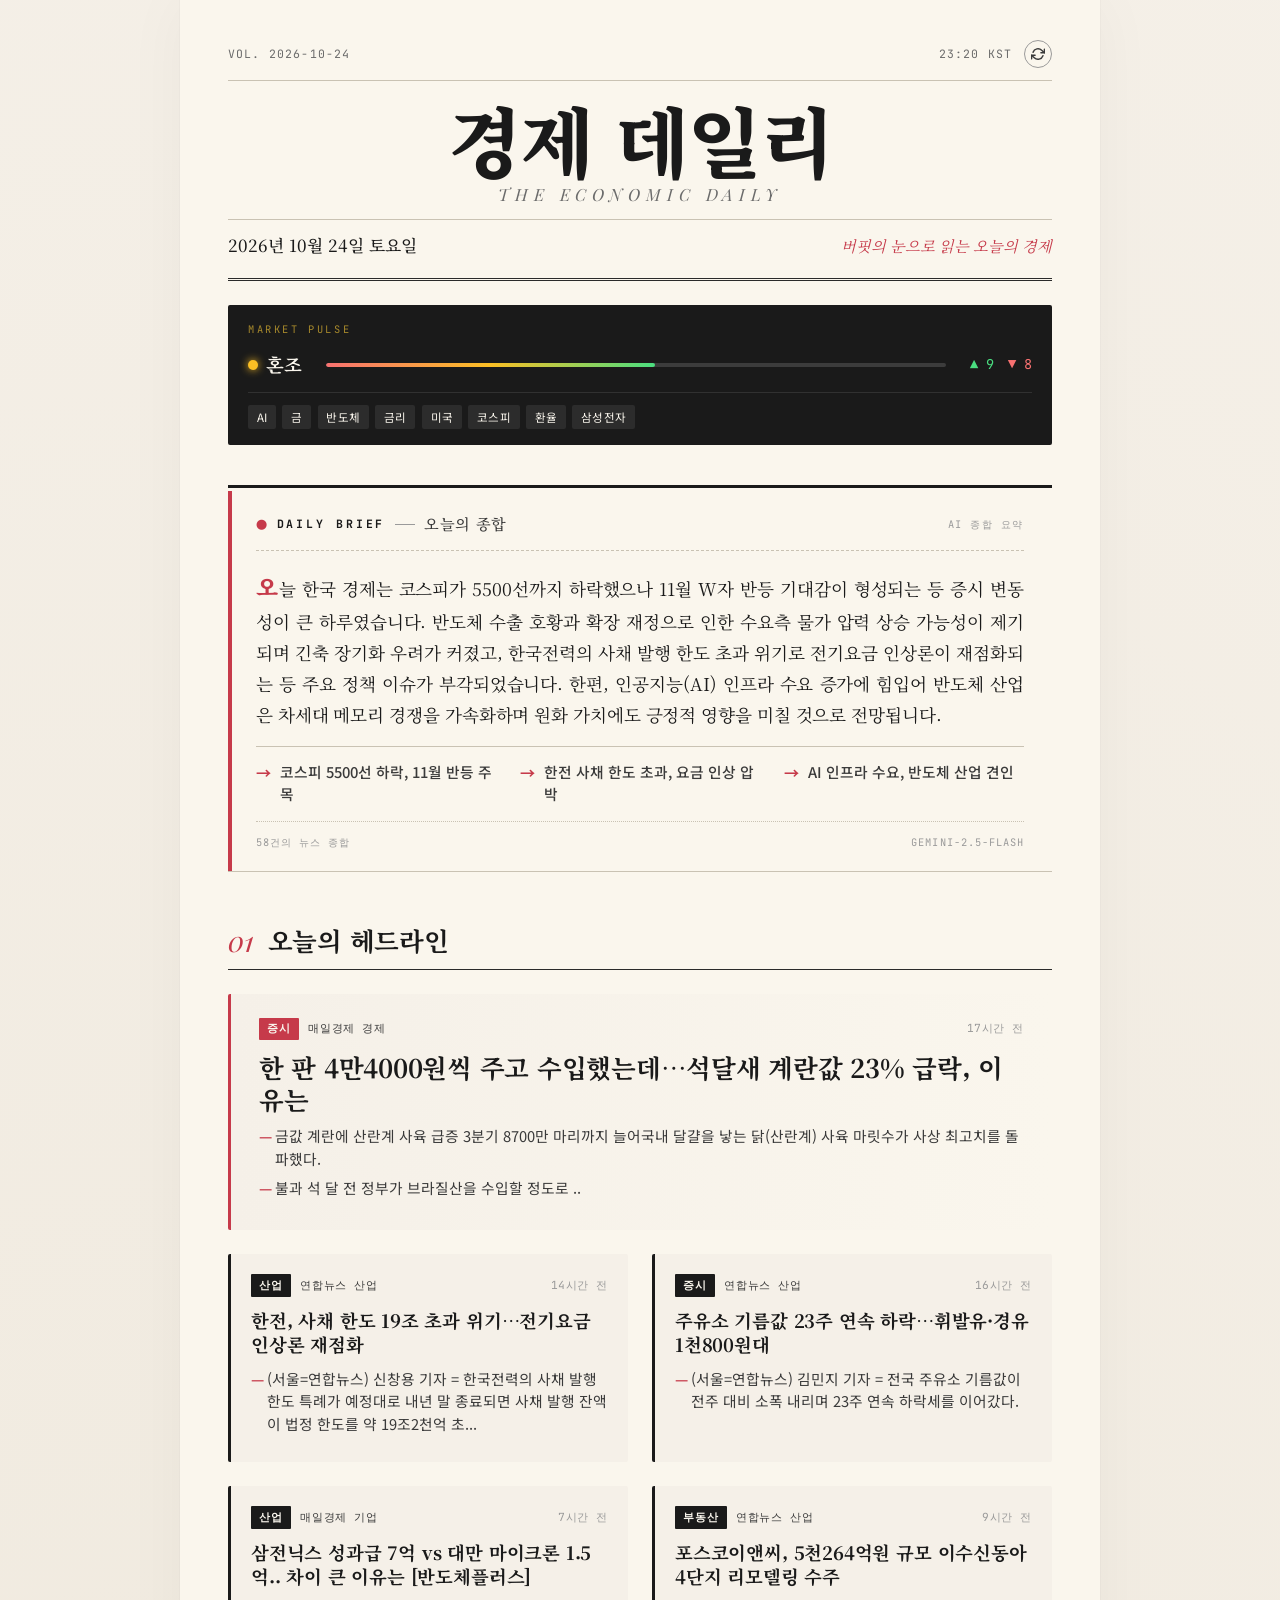
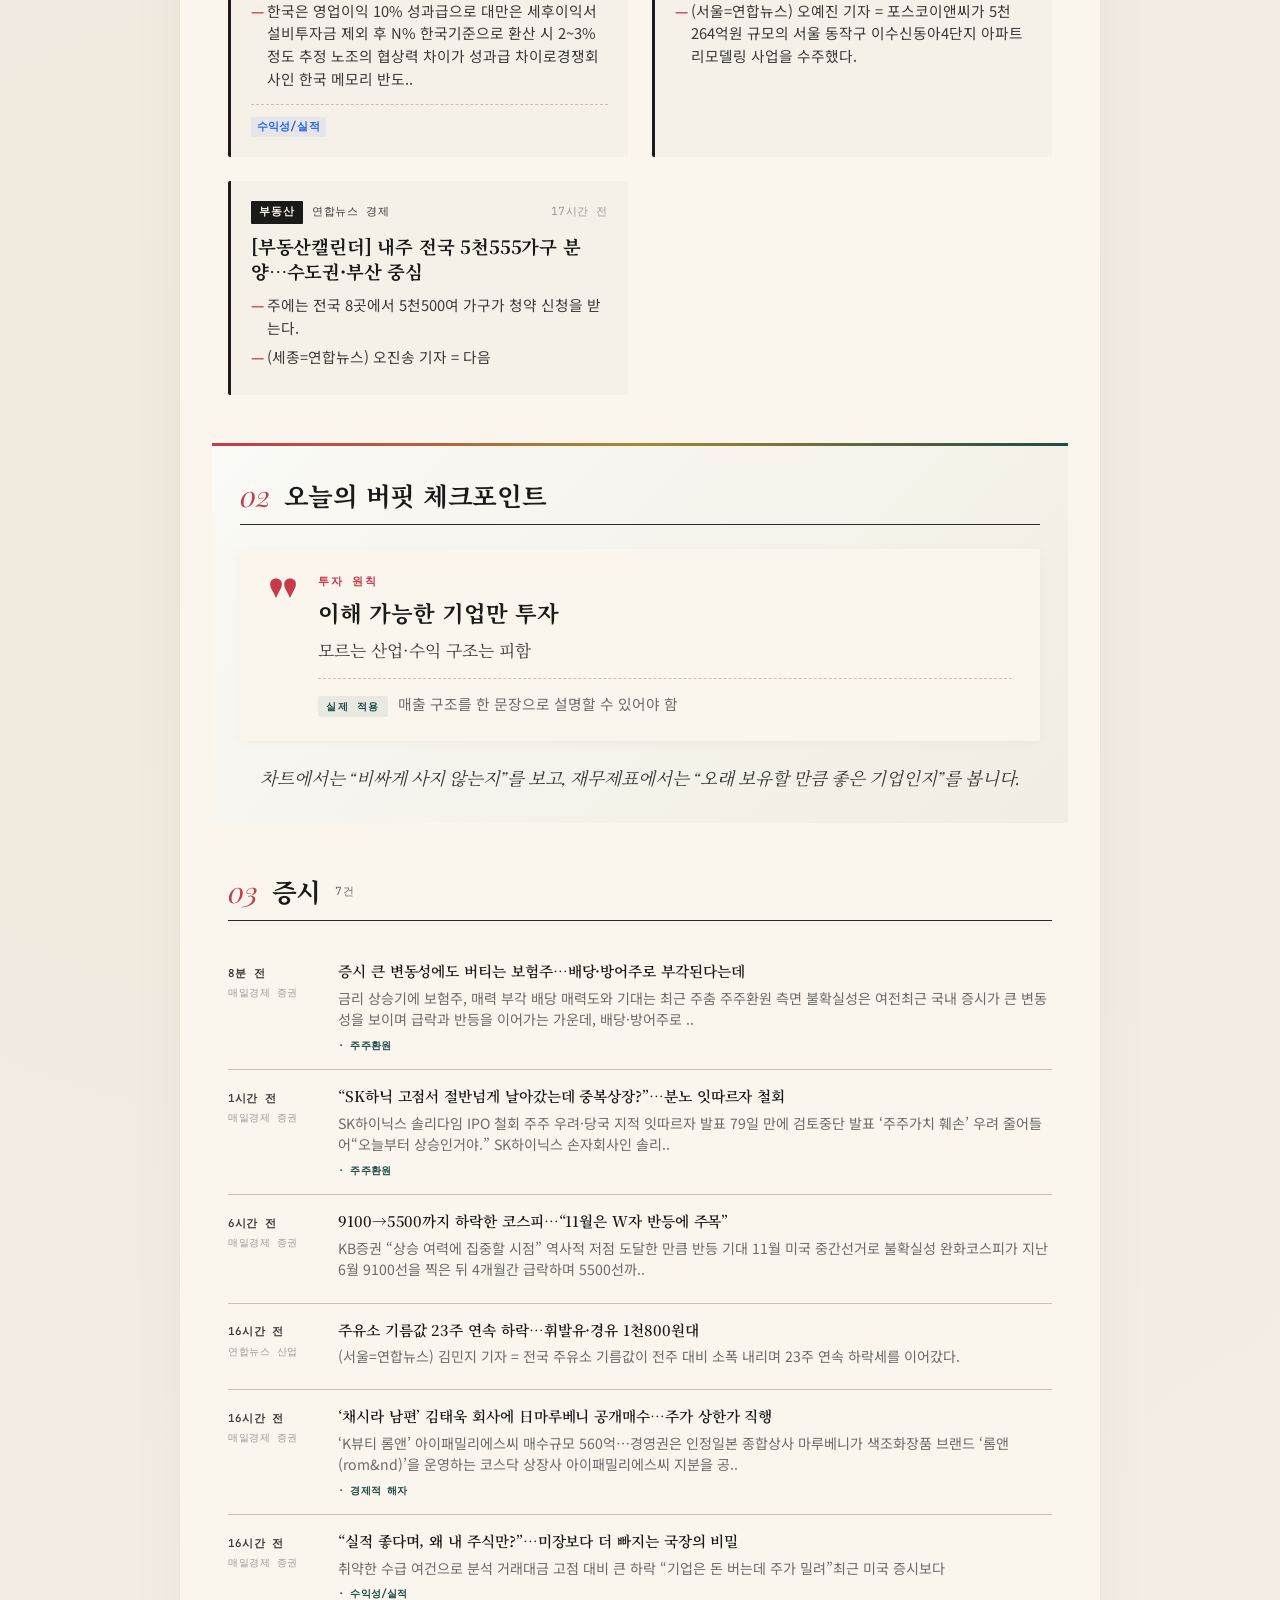
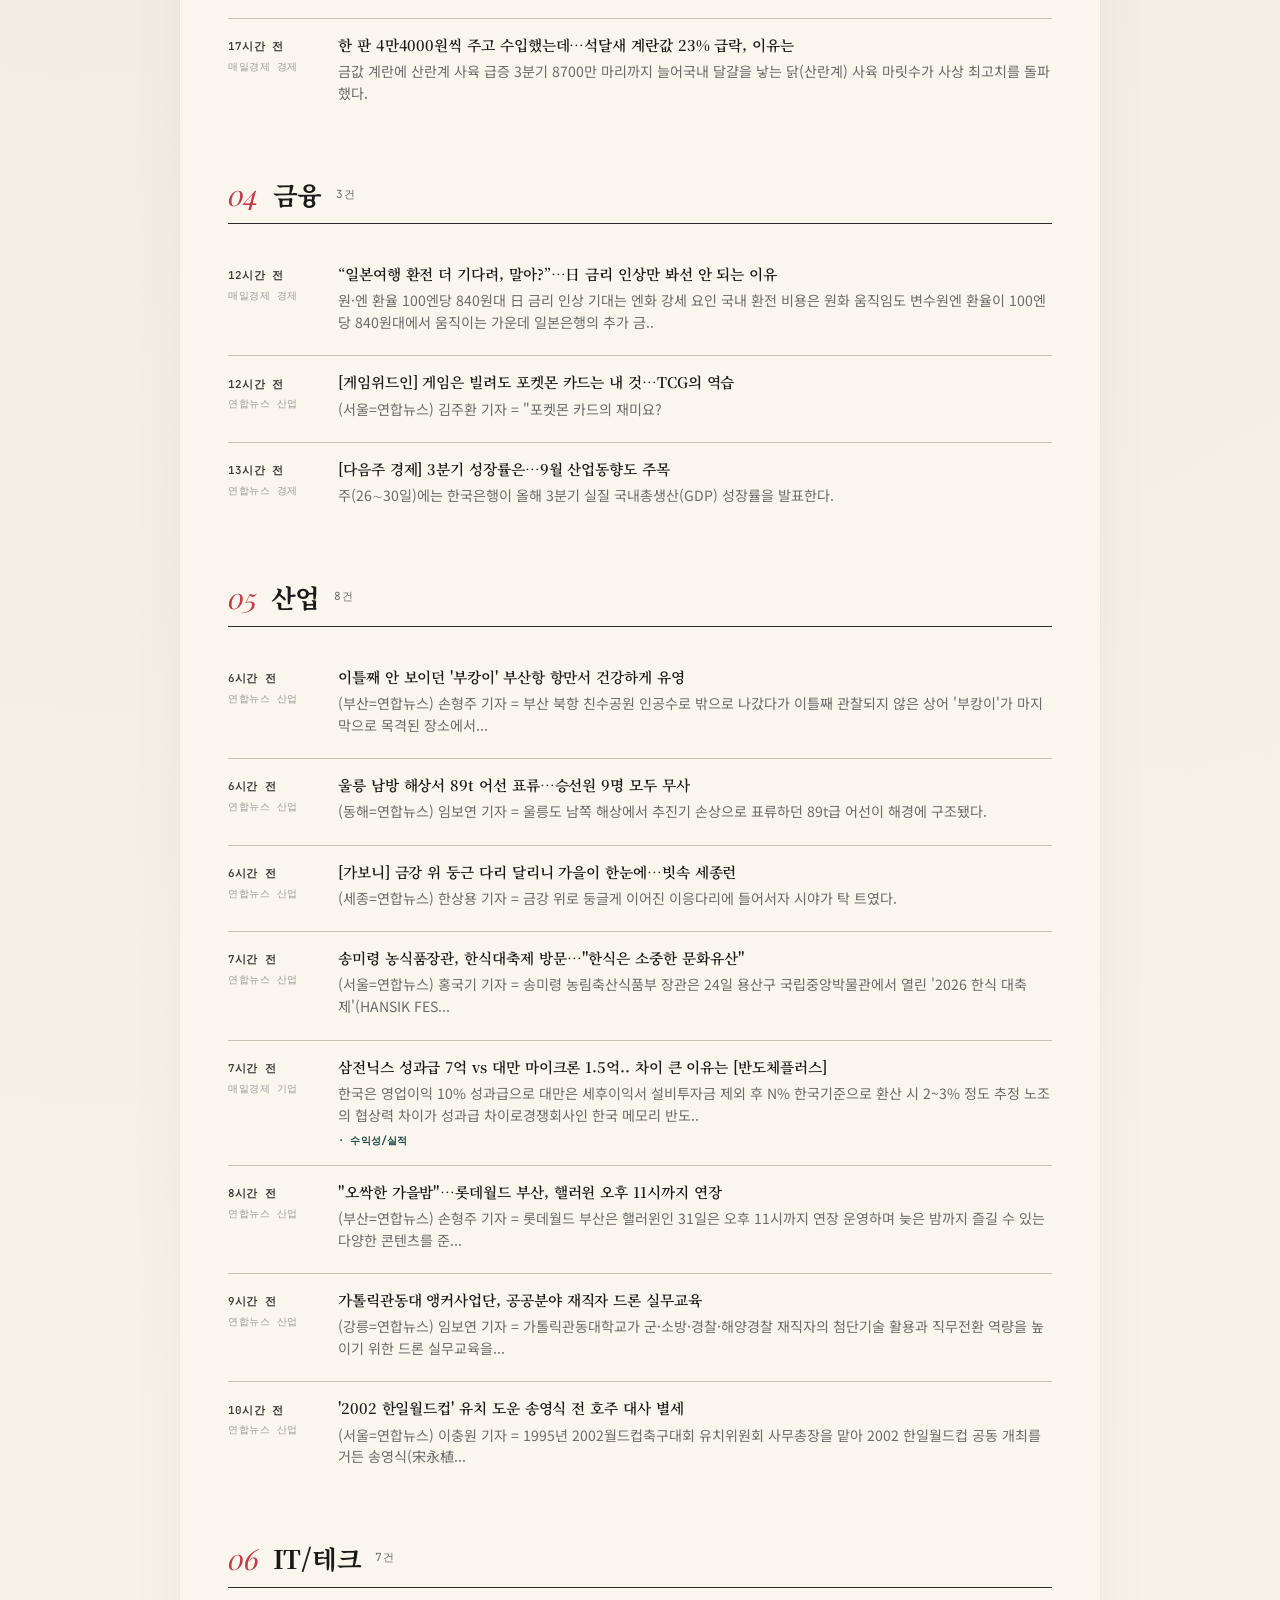
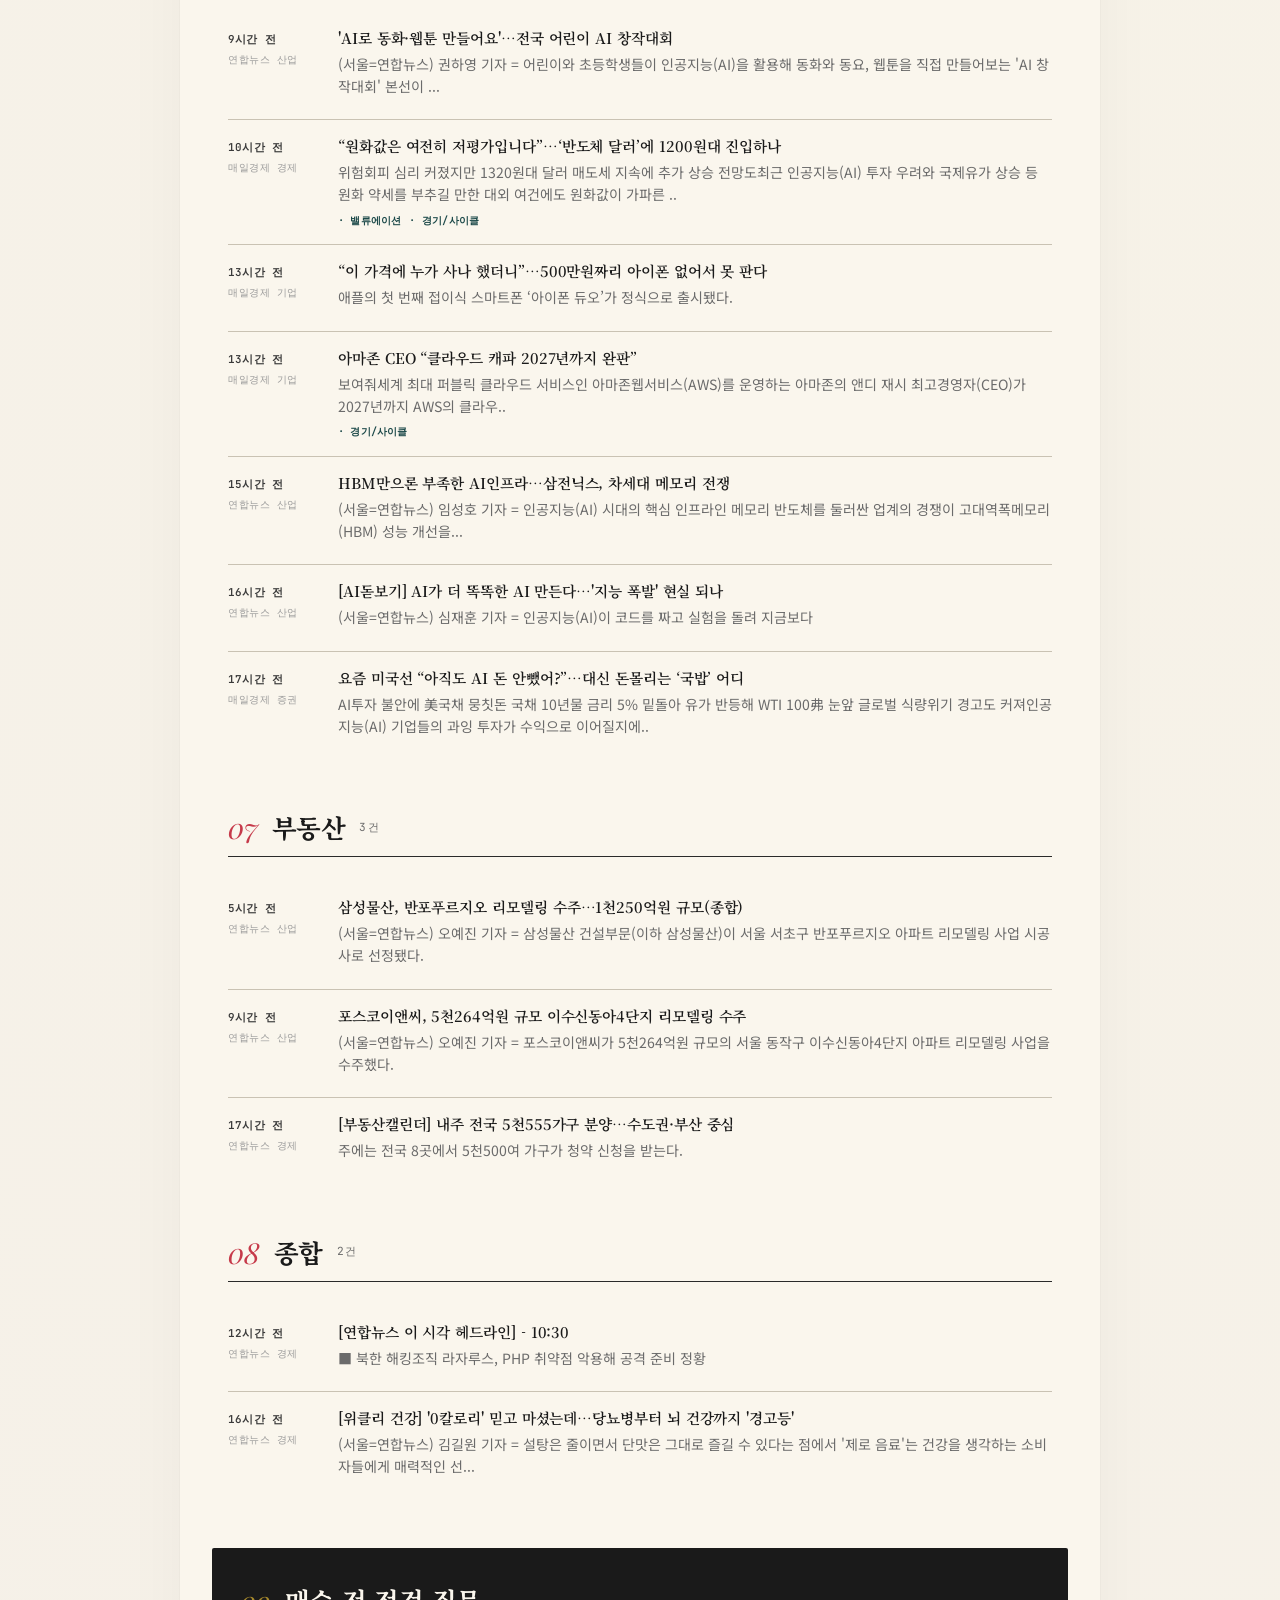
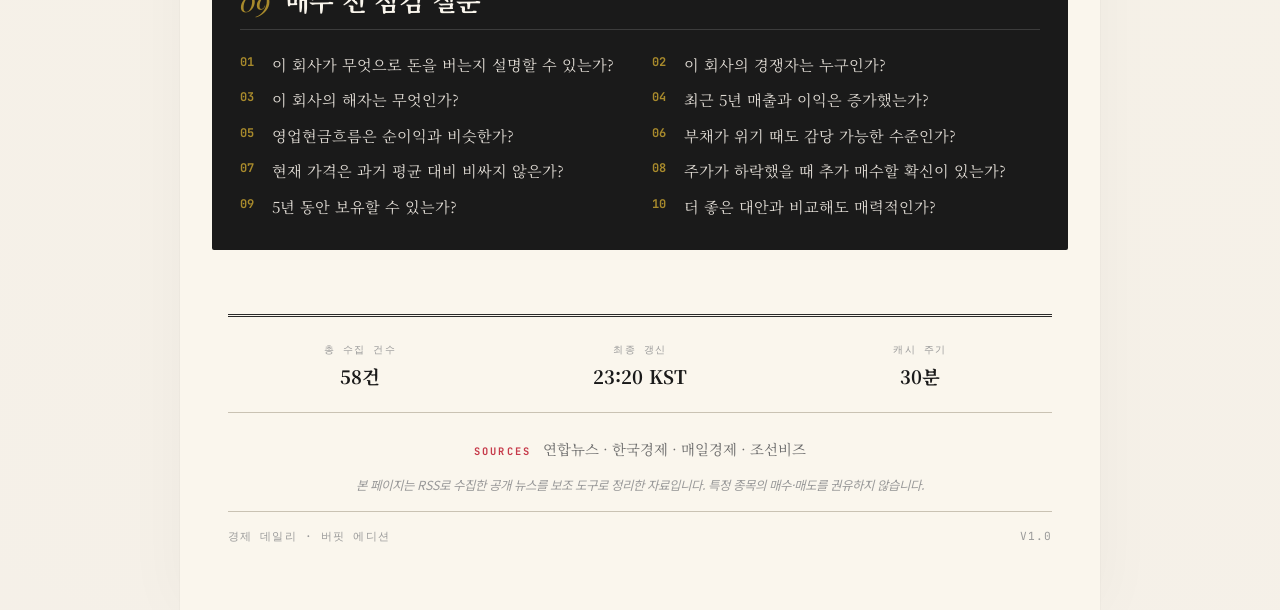
==== commit fdfdbbc3: "Deploy: scheduled build 5a9b262bee0e6ebdda178311333284033ada6d26" ====
--- a/index.html
+++ b/index.html
@@ -4,7 +4,7 @@
     <meta charset="UTF-8">
     <meta name="viewport" content="width=device-width, initial-scale=1.0, maximum-scale=5.0">
     <meta name="description" content="당일 한국 경제 뉴스를 한눈에 정리한 뉴스레터. 워렌 버핏 투자 원칙 체크포인트 포함.">
-    <title>경제 데일리 · 2026년 10월 18일 일요일</title>
+    <title>경제 데일리 · 2026년 10월 24일 토요일</title>
     <link rel="preconnect" href="https://fonts.googleapis.com">
     <link rel="preconnect" href="https://fonts.gstatic.com" crossorigin>
     <link href="https://fonts.googleapis.com/css2?family=Noto+Serif+KR:wght@400;500;700;900&family=Noto+Sans+KR:wght@300;400;500;700&family=Playfair+Display:ital,wght@0,400;0,700;0,900;1,400&family=JetBrains+Mono:wght@400;600&display=swap" rel="stylesheet">
@@ -18,10 +18,10 @@
         <header class="masthead">
             <div class="masthead-top">
                 <div class="meta-left">
-                    <span class="edition-no">VOL. 2026-10-18</span>
+                    <span class="edition-no">VOL. 2026-10-24</span>
                 </div>
                 <div class="meta-right">
-                    <span class="time-label">01:11 KST</span>
+                    <span class="time-label">23:20 KST</span>
                     <button class="refresh-btn" onclick="window.location.reload()" title="새로고침">
                         <svg width="14" height="14" viewBox="0 0 24 24" fill="none" stroke="currentColor" stroke-width="2.5" stroke-linecap="round" stroke-linejoin="round"><polyline points="23 4 23 10 17 10"></polyline><polyline points="1 20 1 14 7 14"></polyline><path d="M3.51 9a9 9 0 0 1 14.85-3.36L23 10M1 14l4.64 4.36A9 9 0 0 0 20.49 15"></path></svg>
                     </button>
@@ -32,7 +32,7 @@
                 <span class="title-en">THE ECONOMIC DAILY</span>
             </h1>
             <div class="masthead-bottom">
-                <div class="date-line">2026년 10월 18일 일요일</div>
+                <div class="date-line">2026년 10월 24일 토요일</div>
                 <div class="tagline">버핏의 눈으로 읽는 오늘의 경제</div>
             </div>
         </header>
@@ -46,31 +46,31 @@
                     <span class="sentiment-text">혼조</span>
                 </div>
                 <div class="pulse-bar">
-                    <div class="pulse-bar-fill" style="width: 43.0%;"></div>
+                    <div class="pulse-bar-fill" style="width: 53.0%;"></div>
                 </div>
                 <div class="pulse-numbers">
-                    <span class="num-up">▲ 6</span>
+                    <span class="num-up">▲ 9</span>
                     <span class="num-down">▼ 8</span>
                 </div>
             </div>
             
             <div class="trend-keywords">
                 
+                    <span class="trend-kw">AI</span>
+                
                     <span class="trend-kw">금</span>
                 
-                    <span class="trend-kw">AI</span>
-                
-                    <span class="trend-kw">달러</span>
+                    <span class="trend-kw">반도체</span>
+                
+                    <span class="trend-kw">금리</span>
+                
+                    <span class="trend-kw">미국</span>
                 
                     <span class="trend-kw">코스피</span>
                 
-                    <span class="trend-kw">금리</span>
-                
-                    <span class="trend-kw">미국</span>
-                
-                    <span class="trend-kw">트럼프</span>
-                
-                    <span class="trend-kw">유가</span>
+                    <span class="trend-kw">환율</span>
+                
+                    <span class="trend-kw">삼성전자</span>
                 
             </div>
             
@@ -90,23 +90,23 @@
             </div>
 
             <div class="brief-body">
-                <p class="brief-summary">오늘 한국 경제는 증시의 급락과 이에 따른 개인 투자자들의 대규모 반대매매, 그리고 변동형 주택담보대출 금리 인상으로 인한 이중고를 겪었다. 산업 부문에서는 중동 정세 불안정으로 북미산 LNG 수입이 두 배로 늘어나는 에너지 수입 구조 변화가 관측되었으며, 중국 반도체 기업 CXMT의 급성장이 삼성과 SK하이닉스를 추격하는 양상을 보였다. 금융 시장은 한국은행의 기준금리 결정과 한은금융망 국제화 추진에 주목하고 있으며, IT/테크 분야에서는 AI의 금융 및 교육 분야 영향력 확대와 함께 저작권 활용 문제가 부각되었다.</p>
+                <p class="brief-summary">오늘 한국 경제는 코스피가 5500선까지 하락했으나 11월 W자 반등 기대감이 형성되는 등 증시 변동성이 큰 하루였습니다. 반도체 수출 호황과 확장 재정으로 인한 수요측 물가 압력 상승 가능성이 제기되며 긴축 장기화 우려가 커졌고, 한국전력의 사채 발행 한도 초과 위기로 전기요금 인상론이 재점화되는 등 주요 정책 이슈가 부각되었습니다. 한편, 인공지능(AI) 인프라 수요 증가에 힘입어 반도체 산업은 차세대 메모리 경쟁을 가속화하며 원화 가치에도 긍정적 영향을 미칠 것으로 전망됩니다.</p>
 
                 
                 <ul class="brief-points">
                     
-                    <li>증시 급락, 빚투 개미 3000억 반대매매</li>
-                    
-                    <li>한은, 다음 주 기준금리 인상 여부 결정</li>
-                    
-                    <li>북미산 LNG 수입 두 배 증가, 에너지 변화</li>
+                    <li>코스피 5500선 하락, 11월 반등 주목</li>
+                    
+                    <li>한전 사채 한도 초과, 요금 인상 압박</li>
+                    
+                    <li>AI 인프라 수요, 반도체 산업 견인</li>
                     
                 </ul>
                 
             </div>
 
             <div class="brief-footer">
-                <span class="brief-stats">72건의 뉴스 종합</span>
+                <span class="brief-stats">58건의 뉴스 종합</span>
                 <span class="brief-model">gemini-2.5-flash</span>
             </div>
         </section>
@@ -128,63 +128,19 @@
                 
                 <article class="headline-card headline-lead">
                     <div class="headline-meta">
-                        <span class="headline-cat">글로벌</span>
-                        <span class="headline-source">매일경제 증권</span>
-                        <span class="headline-time">6시간 전</span>
+                        <span class="headline-cat">증시</span>
+                        <span class="headline-source">매일경제 경제</span>
+                        <span class="headline-time">17시간 전</span>
                     </div>
                     <h3 class="headline-title">
-                        <a href="https://www.mk.co.kr/news/stock/12178557" target="_blank" rel="noopener">트럼프에 뺨 맞은 하버드…‘여기’ 투자 성공해 자산 90조원 돌파</a>
+                        <a href="https://www.mk.co.kr/news/economy/12184706" target="_blank" rel="noopener">한 판 4만4000원씩 주고 수입했는데…석달새 계란값 23% 급락, 이유는</a>
                     </h3>
                     
                     <ul class="key-points">
                         
-                        <li>최근 1년간 수익률 27.1% 기록 꾸준한 VC·헤지펀드 높은 수익 덕분 스페이스X 주식만 22억달러 보유 연구자금 삭감·세금 인상은 ‘난관’미국 하버드대학교 기금이 사상 최고 수..</li>
-                        
-                    </ul>
-                    
-                    
-                </article>
-                
-                <article class="headline-card ">
-                    <div class="headline-meta">
-                        <span class="headline-cat">증시</span>
-                        <span class="headline-source">매일경제 증권</span>
-                        <span class="headline-time">9시간 전</span>
-                    </div>
-                    <h3 class="headline-title">
-                        <a href="https://www.mk.co.kr/news/stock/12178483" target="_blank" rel="noopener">급락장 뚫고 나흘새 30% 날아올라…제주항공 ‘흑자비행’ 기대 [이주의 Bull기둥]</a>
-                    </h3>
-                    
-                    <ul class="key-points">
-                        
-                        <li>일본 노선 호조·비용 효율화 주목 한화투자證 “3분기 영업익 90억원” LCC 최선호주…목표가 6500원 유지‘검은 화요일’에 이어 ‘검은 목요일’까지 국내 증시가 급락한 한 주였..</li>
-                        
-                    </ul>
-                    
-                    
-                    <div class="buffett-tags">
-                        
-                        <span class="buffett-tag">수익성/실적</span>
-                        
-                    </div>
-                    
-                </article>
-                
-                <article class="headline-card ">
-                    <div class="headline-meta">
-                        <span class="headline-cat">증시</span>
-                        <span class="headline-source">매일경제 증권</span>
-                        <span class="headline-time">19시간 전</span>
-                    </div>
-                    <h3 class="headline-title">
-                        <a href="https://www.mk.co.kr/news/stock/12177919" target="_blank" rel="noopener">‘300달러 황제주’서 99% 추락 … 깡통 찰 뻔하다 ‘맥주 캔’으로 부활한 회사</a>
-                    </h3>
-                    
-                    <ul class="key-points">
-                        
-                        <li>시가총액의 99%가 증발했으니 사실상 사망 선고였습니다.</li>
-                        
-                        <li>틸레이 편지난 2020년 이 회사는 3년 만에 주가가 300달러에서 3달러로 쪼그라들었습니다.</li>
+                        <li>금값 계란에 산란계 사육 급증 3분기 8700만 마리까지 늘어국내 달걀을 낳는 닭(산란계) 사육 마릿수가 사상 최고치를 돌파했다.</li>
+                        
+                        <li>불과 석 달 전 정부가 브라질산을 수입할 정도로 ..</li>
                         
                     </ul>
                     
@@ -195,15 +151,34 @@
                     <div class="headline-meta">
                         <span class="headline-cat">산업</span>
                         <span class="headline-source">연합뉴스 산업</span>
-                        <span class="headline-time">13시간 전</span>
+                        <span class="headline-time">14시간 전</span>
                     </div>
                     <h3 class="headline-title">
-                        <a href="https://www.yna.co.kr/view/AKR20261016118900062" target="_blank" rel="noopener">화천 파크골프장 입장료 1만5천원으로 인상…만원 지역화폐 환급</a>
+                        <a href="https://www.yna.co.kr/view/AKR20261023178600003" target="_blank" rel="noopener">한전, 사채 한도 19조 초과 위기…전기요금 인상론 재점화</a>
                     </h3>
                     
                     <ul class="key-points">
                         
-                        <li>(화천=연합뉴스) 이상학 기자 = 강원 화천군이 파크골프장 입장료를 인상하면서 지역화폐로 일부를 돌려주는 환급제도를 도입해 지역경제 활성화에 나...</li>
+                        <li>(서울=연합뉴스) 신창용 기자 = 한국전력의 사채 발행 한도 특례가 예정대로 내년 말 종료되면 사채 발행 잔액이 법정 한도를 약 19조2천억 초...</li>
+                        
+                    </ul>
+                    
+                    
+                </article>
+                
+                <article class="headline-card ">
+                    <div class="headline-meta">
+                        <span class="headline-cat">증시</span>
+                        <span class="headline-source">연합뉴스 산업</span>
+                        <span class="headline-time">16시간 전</span>
+                    </div>
+                    <h3 class="headline-title">
+                        <a href="https://www.yna.co.kr/view/AKR20261023102900003" target="_blank" rel="noopener">주유소 기름값 23주 연속 하락…휘발유·경유 1천800원대</a>
+                    </h3>
+                    
+                    <ul class="key-points">
+                        
+                        <li>(서울=연합뉴스) 김민지 기자 = 전국 주유소 기름값이 전주 대비 소폭 내리며 23주 연속 하락세를 이어갔다.</li>
                         
                     </ul>
                     
@@ -213,16 +188,41 @@
                 <article class="headline-card ">
                     <div class="headline-meta">
                         <span class="headline-cat">산업</span>
+                        <span class="headline-source">매일경제 기업</span>
+                        <span class="headline-time">7시간 전</span>
+                    </div>
+                    <h3 class="headline-title">
+                        <a href="https://www.mk.co.kr/news/business/12184815" target="_blank" rel="noopener">삼전닉스 성과급 7억 vs 대만 마이크론 1.5억.. 차이 큰 이유는 [반도체플러스]</a>
+                    </h3>
+                    
+                    <ul class="key-points">
+                        
+                        <li>한국은 영업이익 10% 성과급으로 대만은 세후이익서 설비투자금 제외 후 N% 한국기준으로 환산 시 2~3% 정도 추정 노조의 협상력 차이가 성과급 차이로경쟁회사인 한국 메모리 반도..</li>
+                        
+                    </ul>
+                    
+                    
+                    <div class="buffett-tags">
+                        
+                        <span class="buffett-tag">수익성/실적</span>
+                        
+                    </div>
+                    
+                </article>
+                
+                <article class="headline-card ">
+                    <div class="headline-meta">
+                        <span class="headline-cat">부동산</span>
                         <span class="headline-source">연합뉴스 산업</span>
                         <span class="headline-time">9시간 전</span>
                     </div>
                     <h3 class="headline-title">
-                        <a href="https://www.yna.co.kr/view/AKR20261017034600064" target="_blank" rel="noopener">단양군, 행복택시 운행 마을 35곳→41곳 확대…이용료 1천500원</a>
+                        <a href="https://www.yna.co.kr/view/AKR20261024031200003" target="_blank" rel="noopener">포스코이앤씨, 5천264억원 규모 이수신동아4단지 리모델링 수주</a>
                     </h3>
                     
                     <ul class="key-points">
                         
-                        <li>(단양=연합뉴스) 김형우 기자 = 충북 단양군은 교통 소외지역 주민을 위한 &#39;행복택시&#39; 운행 마을을 35곳에서 41곳으로 확대했다고 17일 밝혔...</li>
+                        <li>(서울=연합뉴스) 오예진 기자 = 포스코이앤씨가 5천264억원 규모의 서울 동작구 이수신동아4단지 아파트 리모델링 사업을 수주했다.</li>
                         
                     </ul>
                     
@@ -231,19 +231,19 @@
                 
                 <article class="headline-card ">
                     <div class="headline-meta">
-                        <span class="headline-cat">금융</span>
+                        <span class="headline-cat">부동산</span>
                         <span class="headline-source">연합뉴스 경제</span>
-                        <span class="headline-time">16시간 전</span>
+                        <span class="headline-time">17시간 전</span>
                     </div>
                     <h3 class="headline-title">
-                        <a href="https://www.yna.co.kr/view/AKR20261017011700002" target="_blank" rel="noopener">[다음주 경제] 기준금리 3연속 인상할까…생산자 물가도 발표</a>
+                        <a href="https://www.yna.co.kr/view/AKR20261023165700003" target="_blank" rel="noopener">[부동산캘린더] 내주 전국 5천555가구 분양…수도권·부산 중심</a>
                     </h3>
                     
                     <ul class="key-points">
                         
-                        <li>주(10월 19∼23일)에는 한국은행이 기준금리를 결정한다.</li>
-                        
-                        <li>(세종=연합뉴스) 이대희 배영경 채새롬 기자 = 다음</li>
+                        <li>주에는 전국 8곳에서 5천500여 가구가 청약 신청을 받는다.</li>
+                        
+                        <li>(세종=연합뉴스) 오진송 기자 = 다음</li>
                         
                     </ul>
                     
@@ -261,168 +261,6 @@
 
 
 
-
-<section class="trump-section" id="trump-impact">
-  <div class="trump-header">
-    <div class="trump-eyebrow">SPECIAL · IMPACT TRACKER</div>
-    <h2 class="trump-title">트럼프 영향</h2>
-    <p class="trump-subtitle">
-      최근 48시간 트럼프·美 행정부 관련 뉴스 2건을
-      정책·산업 토픽별로 자동 분류했습니다.
-      <span class="trump-disclaimer">관련주는 시장 통상 분류이며 매수 추천이 아닙니다.</span>
-    </p>
-  </div>
-
-  <div class="trump-topics">
-    
-    <article class="trump-topic">
-      <header class="topic-header">
-        <span class="topic-icon">⚖</span>
-        <div class="topic-title-block">
-          <h3 class="topic-title">관세/무역</h3>
-          <span class="topic-count">1건</span>
-        </div>
-        <p class="topic-desc">관세 부과·무역 협상이 한국 수출 산업에 미치는 영향</p>
-      </header>
-
-      
-      <ul class="topic-news-list">
-        
-        <li class="topic-news-item">
-          <a href="https://www.yna.co.kr/view/AKR20261016069000003" target="_blank" rel="noopener noreferrer">
-            <span class="news-title">전세계 GDP 14% 묶은 거대블록 CPTPP…트럼프 시대 뜨거운 감자</span>
-            <span class="news-meta">
-              <span class="news-source">연합뉴스 경제</span>
-              
-            </span>
-          </a>
-          
-          <p class="news-key-point">(서울=연합뉴스) 신창용 기자 = &#34;한국 같은 통상 국가가 CPTPP에 가입을 안 하는 게 오히려 이상하다.&#34;</p>
-          
-        </li>
-        
-      </ul>
-      
-
-      
-      <div class="topic-stocks">
-        <div class="stocks-label">관련 한국주</div>
-        <div class="stocks-grid">
-          
-          <div class="stock-chip" title="반도체 대미 수출 직접 영향">
-            <span class="stock-name">삼성전자</span>
-            <span class="stock-code">005930</span>
-            <span class="stock-market">KOSPI</span>
-          </div>
-          
-          <div class="stock-chip" title="HBM·메모리 대미 수출">
-            <span class="stock-name">SK하이닉스</span>
-            <span class="stock-code">000660</span>
-            <span class="stock-market">KOSPI</span>
-          </div>
-          
-          <div class="stock-chip" title="자동차 관세 25→15%, 미국 현지 투자">
-            <span class="stock-name">현대차</span>
-            <span class="stock-code">005380</span>
-            <span class="stock-market">KOSPI</span>
-          </div>
-          
-          <div class="stock-chip" title="자동차 관세 영향">
-            <span class="stock-name">기아</span>
-            <span class="stock-code">000270</span>
-            <span class="stock-market">KOSPI</span>
-          </div>
-          
-          <div class="stock-chip" title="철강 232조 관세 영향">
-            <span class="stock-name">포스코홀딩스</span>
-            <span class="stock-code">005490</span>
-            <span class="stock-market">KOSPI</span>
-          </div>
-          
-        </div>
-        <p class="stocks-note">
-          ※ 시장 테마 분류 기준. 실제 사업 연관성·재무는 별도 확인 필요.
-        </p>
-      </div>
-      
-    </article>
-    
-    <article class="trump-topic">
-      <header class="topic-header">
-        <span class="topic-icon">✦</span>
-        <div class="topic-title-block">
-          <h3 class="topic-title">방산/우주</h3>
-          <span class="topic-count">1건</span>
-        </div>
-        <p class="topic-desc">방산·우주산업에서의 한미 협력 확대</p>
-      </header>
-
-      
-      <ul class="topic-news-list">
-        
-        <li class="topic-news-item">
-          <a href="https://www.mk.co.kr/news/stock/12178557" target="_blank" rel="noopener noreferrer">
-            <span class="news-title">트럼프에 뺨 맞은 하버드…‘여기’ 투자 성공해 자산 90조원 돌파</span>
-            <span class="news-meta">
-              <span class="news-source">매일경제 증권</span>
-              
-            </span>
-          </a>
-          
-          <p class="news-key-point">최근 1년간 수익률 27.1% 기록 꾸준한 VC·헤지펀드 높은 수익 덕분 스페이스X 주식만 22억달러 보유 연구자금 삭감·세금 인상은 ‘난관’미국 하버드대학교 기금이 사상 최고 수..</p>
-          
-        </li>
-        
-      </ul>
-      
-
-      
-      <div class="topic-stocks">
-        <div class="stocks-label">관련 한국주</div>
-        <div class="stocks-grid">
-          
-          <div class="stock-chip" title="K9·천궁·우주발사체">
-            <span class="stock-name">한화에어로스페이스</span>
-            <span class="stock-code">012450</span>
-            <span class="stock-market">KOSPI</span>
-          </div>
-          
-          <div class="stock-chip" title="K2 전차">
-            <span class="stock-name">현대로템</span>
-            <span class="stock-code">064350</span>
-            <span class="stock-market">KOSPI</span>
-          </div>
-          
-          <div class="stock-chip" title="유도무기">
-            <span class="stock-name">LIG넥스원</span>
-            <span class="stock-code">079550</span>
-            <span class="stock-market">KOSPI</span>
-          </div>
-          
-          <div class="stock-chip" title="FA-50·KF-21">
-            <span class="stock-name">한국항공우주</span>
-            <span class="stock-code">047810</span>
-            <span class="stock-market">KOSPI</span>
-          </div>
-          
-          <div class="stock-chip" title="위성">
-            <span class="stock-name">쎄트렉아이</span>
-            <span class="stock-code">099320</span>
-            <span class="stock-market">KOSDAQ</span>
-          </div>
-          
-        </div>
-        <p class="stocks-note">
-          ※ 시장 테마 분류 기준. 실제 사업 연관성·재무는 별도 확인 필요.
-        </p>
-      </div>
-      
-    </article>
-    
-  </div>
-
-  
-</section>
 
 
         <!-- 버핏 체크포인트 -->
@@ -440,12 +278,12 @@
                     <div class="buffett-type">
                         투자 원칙
                     </div>
-                    <h3 class="buffett-title">장기 보유</h3>
-                    <p class="buffett-text">단기 뉴스보다 기업가치 변화에 집중</p>
+                    <h3 class="buffett-title">이해 가능한 기업만 투자</h3>
+                    <p class="buffett-text">모르는 산업·수익 구조는 피함</p>
                     
                     <div class="buffett-apply">
                         <span class="apply-label">실제 적용</span>
-                        <span class="apply-text">실적 훼손이 없으면 흔들리지 않기</span>
+                        <span class="apply-text">매출 구조를 한 문장으로 설명할 수 있어야 함</span>
                     </div>
                     
                 </div>
@@ -469,158 +307,142 @@
                 <span class="section-num">03</span>
                 <h2 class="section-title">증시</h2>
                 <span class="section-divider"></span>
-                <span class="section-count">8건</span>
+                <span class="section-count">7건</span>
             </div>
 
             <div class="news-list">
                 
                 <article class="news-item">
                     <div class="news-time">
-                        <span class="time-rel">7시간 전</span>
+                        <span class="time-rel">8분 전</span>
+                        <span class="time-source">매일경제 증권</span>
+                    </div>
+                    <div class="news-body">
+                        <h4 class="news-title">
+                            <a href="https://www.mk.co.kr/news/stock/12184896" target="_blank" rel="noopener">증시 큰 변동성에도 버티는 보험주…배당·방어주로 부각된다는데</a>
+                        </h4>
+                        
+                        <p class="news-excerpt">금리 상승기에 보험주, 매력 부각 배당 매력도와 기대는 최근 주춤 주주환원 측면 불확실성은 여전최근 국내 증시가 큰 변동성을 보이며 급락과 반등을 이어가는 가운데, 배당·방어주로 ..</p>
+                        
+                        
+                        <div class="news-tags">
+                            
+                            <span class="news-tag">· 주주환원</span>
+                            
+                        </div>
+                        
+                    </div>
+                </article>
+                
+                <article class="news-item">
+                    <div class="news-time">
+                        <span class="time-rel">1시간 전</span>
+                        <span class="time-source">매일경제 증권</span>
+                    </div>
+                    <div class="news-body">
+                        <h4 class="news-title">
+                            <a href="https://www.mk.co.kr/news/stock/12184884" target="_blank" rel="noopener">“SK하닉 고점서 절반넘게 날아갔는데 중복상장?”…분노 잇따르자 철회</a>
+                        </h4>
+                        
+                        <p class="news-excerpt">SK하이닉스 솔리다임 IPO 철회 주주 우려·당국 지적 잇따르자 발표 79일 만에 검토중단 발표 ‘주주가치 훼손’ 우려 줄어들어“오늘부터 상승인거야.” SK하이닉스 손자회사인 솔리..</p>
+                        
+                        
+                        <div class="news-tags">
+                            
+                            <span class="news-tag">· 주주환원</span>
+                            
+                        </div>
+                        
+                    </div>
+                </article>
+                
+                <article class="news-item">
+                    <div class="news-time">
+                        <span class="time-rel">6시간 전</span>
+                        <span class="time-source">매일경제 증권</span>
+                    </div>
+                    <div class="news-body">
+                        <h4 class="news-title">
+                            <a href="https://www.mk.co.kr/news/stock/12184843" target="_blank" rel="noopener">9100→5500까지 하락한 코스피…“11월은 W자 반등에 주목”</a>
+                        </h4>
+                        
+                        <p class="news-excerpt">KB증권 “상승 여력에 집중할 시점” 역사적 저점 도달한 만큼 반등 기대 11월 미국 중간선거로 불확실성 완화코스피가 지난 6월 9100선을 찍은 뒤 4개월간 급락하며 5500선까..</p>
+                        
+                        
+                    </div>
+                </article>
+                
+                <article class="news-item">
+                    <div class="news-time">
+                        <span class="time-rel">16시간 전</span>
+                        <span class="time-source">연합뉴스 산업</span>
+                    </div>
+                    <div class="news-body">
+                        <h4 class="news-title">
+                            <a href="https://www.yna.co.kr/view/AKR20261023102900003" target="_blank" rel="noopener">주유소 기름값 23주 연속 하락…휘발유·경유 1천800원대</a>
+                        </h4>
+                        
+                        <p class="news-excerpt">(서울=연합뉴스) 김민지 기자 = 전국 주유소 기름값이 전주 대비 소폭 내리며 23주 연속 하락세를 이어갔다.</p>
+                        
+                        
+                    </div>
+                </article>
+                
+                <article class="news-item">
+                    <div class="news-time">
+                        <span class="time-rel">16시간 전</span>
+                        <span class="time-source">매일경제 증권</span>
+                    </div>
+                    <div class="news-body">
+                        <h4 class="news-title">
+                            <a href="https://www.mk.co.kr/news/stock/12184713" target="_blank" rel="noopener">‘채시라 남편’ 김태욱 회사에 日마루베니 공개매수…주가 상한가 직행</a>
+                        </h4>
+                        
+                        <p class="news-excerpt">‘K뷰티 롬앤’ 아이패밀리에스씨 매수규모 560억…경영권은 인정일본 종합상사 마루베니가 색조화장품 브랜드 ‘롬앤(rom&amp;nd)’을 운영하는 코스닥 상장사 아이패밀리에스씨 지분을 공..</p>
+                        
+                        
+                        <div class="news-tags">
+                            
+                            <span class="news-tag">· 경제적 해자</span>
+                            
+                        </div>
+                        
+                    </div>
+                </article>
+                
+                <article class="news-item">
+                    <div class="news-time">
+                        <span class="time-rel">16시간 전</span>
+                        <span class="time-source">매일경제 증권</span>
+                    </div>
+                    <div class="news-body">
+                        <h4 class="news-title">
+                            <a href="https://www.mk.co.kr/news/stock/12184712" target="_blank" rel="noopener">“실적 좋다며, 왜 내 주식만?”…미장보다 더 빠지는 국장의 비밀</a>
+                        </h4>
+                        
+                        <p class="news-excerpt">취약한 수급 여건으로 분석 거래대금 고점 대비 큰 하락 “기업은 돈 버는데 주가 밀려”최근 미국 증시보다</p>
+                        
+                        
+                        <div class="news-tags">
+                            
+                            <span class="news-tag">· 수익성/실적</span>
+                            
+                        </div>
+                        
+                    </div>
+                </article>
+                
+                <article class="news-item">
+                    <div class="news-time">
+                        <span class="time-rel">17시간 전</span>
                         <span class="time-source">매일경제 경제</span>
                     </div>
                     <div class="news-body">
                         <h4 class="news-title">
-                            <a href="https://www.mk.co.kr/news/economy/12178547" target="_blank" rel="noopener">“주식 팔아 빚 갚으려 했는데”…급락 후 반등에도 대출이자 ‘이중고’</a>
-                        </h4>
-                        
-                        <p class="news-excerpt">전날 낙폭 일부 만회에도 직전 7거래일간 20.7% 급락 국민·우리·농협 변동형 주담대 금리 최대 0.25%P↑ 4억원 대출, 잔액 일정하면 연 이자 100만원 증가코스피가 지난 ..</p>
-                        
-                        
-                        <div class="news-tags">
-                            
-                            <span class="news-tag">· 재무건전성</span>
-                            
-                        </div>
-                        
-                    </div>
-                </article>
-                
-                <article class="news-item">
-                    <div class="news-time">
-                        <span class="time-rel">9시간 전</span>
-                        <span class="time-source">매일경제 증권</span>
-                    </div>
-                    <div class="news-body">
-                        <h4 class="news-title">
-                            <a href="https://www.mk.co.kr/news/stock/12178483" target="_blank" rel="noopener">급락장 뚫고 나흘새 30% 날아올라…제주항공 ‘흑자비행’ 기대 [이주의 Bull기둥]</a>
-                        </h4>
-                        
-                        <p class="news-excerpt">일본 노선 호조·비용 효율화 주목 한화투자證 “3분기 영업익 90억원” LCC 최선호주…목표가 6500원 유지‘검은 화요일’에 이어 ‘검은 목요일’까지 국내 증시가 급락한 한 주였..</p>
-                        
-                        
-                        <div class="news-tags">
-                            
-                            <span class="news-tag">· 수익성/실적</span>
-                            
-                        </div>
-                        
-                    </div>
-                </article>
-                
-                <article class="news-item">
-                    <div class="news-time">
-                        <span class="time-rel">14시간 전</span>
-                        <span class="time-source">연합뉴스 산업</span>
-                    </div>
-                    <div class="news-body">
-                        <h4 class="news-title">
-                            <a href="https://www.yna.co.kr/view/AKR20261016130800017" target="_blank" rel="noopener">석유개발 광구 확보 무산됐는데…지질연 28억 환수 불투명</a>
-                        </h4>
-                        
-                        <p class="news-excerpt">(서울=연합뉴스) 조승한 기자 = 한국지질자원연구원이 캐나다</p>
-                        
-                        
-                    </div>
-                </article>
-                
-                <article class="news-item">
-                    <div class="news-time">
-                        <span class="time-rel">14시간 전</span>
-                        <span class="time-source">매일경제 증권</span>
-                    </div>
-                    <div class="news-body">
-                        <h4 class="news-title">
-                            <a href="https://www.mk.co.kr/news/stock/12178402" target="_blank" rel="noopener">“존버는 커녕 강제 손절이라니”…빚투 개미들 3000억 반대매매에 ‘피눈물’</a>
-                        </h4>
-                        
-                        <p class="news-excerpt">6~15일 반대매매 2981억원 14·15일 이틀 연속 800억원대코스피가 급락하자 빚을 내 주식에 투자한 개인들의 반대매매 규모가 3000억원에 육박한 것으로 나타났다.</p>
-                        
-                        
-                    </div>
-                </article>
-                
-                <article class="news-item">
-                    <div class="news-time">
-                        <span class="time-rel">18시간 전</span>
-                        <span class="time-source">매일경제 증권</span>
-                    </div>
-                    <div class="news-body">
-                        <h4 class="news-title">
-                            <a href="https://www.mk.co.kr/news/stock/12178352" target="_blank" rel="noopener">“같은 날 100만원 넣었는데”…국장·미장·금, 지금 얼마 됐을까</a>
-                        </h4>
-                        
-                        <p class="news-excerpt">연초 국장 100만원, 지금은 137만원 7월에 샀다면 67만원…엇갈린 성적표 분산투자도 손실…“자금 쓸 때 따져야”올해 초 국내 대표 주가지수에 100만원을 투자했다면 현재 얼마..</p>
-                        
-                        
-                        <div class="news-tags">
-                            
-                            <span class="news-tag">· 지배구조/경영진</span>
-                            
-                        </div>
-                        
-                    </div>
-                </article>
-                
-                <article class="news-item">
-                    <div class="news-time">
-                        <span class="time-rel">19시간 전</span>
-                        <span class="time-source">연합뉴스 경제</span>
-                    </div>
-                    <div class="news-body">
-                        <h4 class="news-title">
-                            <a href="https://www.yna.co.kr/view/AKR20261016155700003" target="_blank" rel="noopener">국내 기름값 22주 연속 하락…휘발유·경유 1천800원대 지속</a>
-                        </h4>
-                        
-                        <p class="news-excerpt">(서울=연합뉴스) 박초롱 기자 = 전국 주유소 기름값이 지난주보다</p>
-                        
-                        
-                    </div>
-                </article>
-                
-                <article class="news-item">
-                    <div class="news-time">
-                        <span class="time-rel">19시간 전</span>
-                        <span class="time-source">연합뉴스 경제</span>
-                    </div>
-                    <div class="news-body">
-                        <h4 class="news-title">
-                            <a href="https://www.yna.co.kr/view/AKR20261016169500002" target="_blank" rel="noopener">코스피 꺾이자…해외 코인거래소 &#39;큰손&#39; 90% 이상 반등 베팅</a>
-                        </h4>
-                        
-                        <p class="news-excerpt">(서울=연합뉴스) 유동현 기자 = 해외 가상자산 거래소에 상장된 국내 증시 관련 고(高)레버리지 선물 상품 거래가 최근 가파르게 증가했다.</p>
-                        
-                        
-                        <div class="news-tags">
-                            
-                            <span class="news-tag">· 재무건전성</span>
-                            
-                        </div>
-                        
-                    </div>
-                </article>
-                
-                <article class="news-item">
-                    <div class="news-time">
-                        <span class="time-rel">19시간 전</span>
-                        <span class="time-source">매일경제 증권</span>
-                    </div>
-                    <div class="news-body">
-                        <h4 class="news-title">
-                            <a href="https://www.mk.co.kr/news/stock/12177919" target="_blank" rel="noopener">‘300달러 황제주’서 99% 추락 … 깡통 찰 뻔하다 ‘맥주 캔’으로 부활한 회사</a>
-                        </h4>
-                        
-                        <p class="news-excerpt">시가총액의 99%가 증발했으니 사실상 사망 선고였습니다.</p>
+                            <a href="https://www.mk.co.kr/news/economy/12184706" target="_blank" rel="noopener">한 판 4만4000원씩 주고 수입했는데…석달새 계란값 23% 급락, 이유는</a>
+                        </h4>
+                        
+                        <p class="news-excerpt">금값 계란에 산란계 사육 급증 3분기 8700만 마리까지 늘어국내 달걀을 낳는 닭(산란계) 사육 마릿수가 사상 최고치를 돌파했다.</p>
                         
                         
                     </div>
@@ -635,108 +457,54 @@
                 <span class="section-num">04</span>
                 <h2 class="section-title">금융</h2>
                 <span class="section-divider"></span>
-                <span class="section-count">6건</span>
+                <span class="section-count">3건</span>
             </div>
 
             <div class="news-list">
                 
                 <article class="news-item">
                     <div class="news-time">
-                        <span class="time-rel">5시간 전</span>
+                        <span class="time-rel">12시간 전</span>
+                        <span class="time-source">매일경제 경제</span>
+                    </div>
+                    <div class="news-body">
+                        <h4 class="news-title">
+                            <a href="https://www.mk.co.kr/news/economy/12184761" target="_blank" rel="noopener">“일본여행 환전 더 기다려, 말아?”…日 금리 인상만 봐선 안 되는 이유</a>
+                        </h4>
+                        
+                        <p class="news-excerpt">원·엔 환율 100엔당 840원대 日 금리 인상 기대는 엔화 강세 요인 국내 환전 비용은 원화 움직임도 변수원엔 환율이 100엔당 840원대에서 움직이는 가운데 일본은행의 추가 금..</p>
+                        
+                        
+                    </div>
+                </article>
+                
+                <article class="news-item">
+                    <div class="news-time">
+                        <span class="time-rel">12시간 전</span>
+                        <span class="time-source">연합뉴스 산업</span>
+                    </div>
+                    <div class="news-body">
+                        <h4 class="news-title">
+                            <a href="https://www.yna.co.kr/view/AKR20261023160200017" target="_blank" rel="noopener">[게임위드인] 게임은 빌려도 포켓몬 카드는 내 것…TCG의 역습</a>
+                        </h4>
+                        
+                        <p class="news-excerpt">(서울=연합뉴스) 김주환 기자 = &#34;포켓몬 카드의 재미요?</p>
+                        
+                        
+                    </div>
+                </article>
+                
+                <article class="news-item">
+                    <div class="news-time">
+                        <span class="time-rel">13시간 전</span>
                         <span class="time-source">연합뉴스 경제</span>
                     </div>
                     <div class="news-body">
                         <h4 class="news-title">
-                            <a href="https://www.yna.co.kr/view/AKR20261017043100002" target="_blank" rel="noopener">한은 총재 &#34;화폐의 단일성 중요…한은금융망 국제화 추진&#34;</a>
-                        </h4>
-                        
-                        <p class="news-excerpt">(서울=연합뉴스) 이도흔 기자 = 신현송 한국은행 총재가 국경 간 지급결제 시스템을 개선하기 위한 한은금융망의 국제화 구상을 소개하며 화폐의 단...</p>
-                        
-                        
-                    </div>
-                </article>
-                
-                <article class="news-item">
-                    <div class="news-time">
-                        <span class="time-rel">5시간 전</span>
-                        <span class="time-source">매일경제 경제</span>
-                    </div>
-                    <div class="news-body">
-                        <h4 class="news-title">
-                            <a href="https://www.mk.co.kr/news/economy/12178564" target="_blank" rel="noopener">“실손보험료 낮춰 볼까”…할인형 특약과 세대 전환 다음 달 도입 앞둬</a>
-                        </h4>
-                        
-                        <p class="news-excerpt">실손 1~2세대 가입자 보험료 부담 비급여 보장 제외해 보험료 낮출수도 5세대로 전환하면 일정 기간 할인다음</p>
-                        
-                        
-                    </div>
-                </article>
-                
-                <article class="news-item">
-                    <div class="news-time">
-                        <span class="time-rel">11시간 전</span>
-                        <span class="time-source">연합뉴스 경제</span>
-                    </div>
-                    <div class="news-body">
-                        <h4 class="news-title">
-                            <a href="https://www.yna.co.kr/view/AKR20261017029000051" target="_blank" rel="noopener">BNK부산은행 임직원 200여명, 가을철 일손돕기 봉사활동</a>
-                        </h4>
-                        
-                        <p class="news-excerpt">(부산=연합뉴스) 김재홍 기자 = BNK부산은행(은행장 김성주)은 17일 부산지역 7개 현장에서 임직원 200여명이 가을철 지역 일손 돕기 봉사...</p>
-                        
-                        
-                    </div>
-                </article>
-                
-                <article class="news-item">
-                    <div class="news-time">
-                        <span class="time-rel">14시간 전</span>
-                        <span class="time-source">연합뉴스 산업</span>
-                    </div>
-                    <div class="news-body">
-                        <h4 class="news-title">
-                            <a href="https://www.yna.co.kr/view/AKR20261016146600017" target="_blank" rel="noopener">[게임위드인] 혁신보단 익숙함…카카오게임즈 &#39;도깨비의세계&#39; 해보니</a>
-                        </h4>
-                        
-                        <p class="news-excerpt">(서울=연합뉴스) 김주환 기자 = 오랫동안 흥행 신작이 없던 카카오게임즈[293490]가 실적 반등 카드로 지난 8일 &#39;도깨비의세계&#39;를 선보였다...</p>
-                        
-                        
-                        <div class="news-tags">
-                            
-                            <span class="news-tag">· 수익성/실적</span>
-                            
-                        </div>
-                        
-                    </div>
-                </article>
-                
-                <article class="news-item">
-                    <div class="news-time">
-                        <span class="time-rel">16시간 전</span>
-                        <span class="time-source">연합뉴스 경제</span>
-                    </div>
-                    <div class="news-body">
-                        <h4 class="news-title">
-                            <a href="https://www.yna.co.kr/view/AKR20261017011700002" target="_blank" rel="noopener">[다음주 경제] 기준금리 3연속 인상할까…생산자 물가도 발표</a>
-                        </h4>
-                        
-                        <p class="news-excerpt">주(10월 19∼23일)에는 한국은행이 기준금리를 결정한다.</p>
-                        
-                        
-                    </div>
-                </article>
-                
-                <article class="news-item">
-                    <div class="news-time">
-                        <span class="time-rel">16시간 전</span>
-                        <span class="time-source">매일경제 경제</span>
-                    </div>
-                    <div class="news-body">
-                        <h4 class="news-title">
-                            <a href="https://www.mk.co.kr/news/economy/12178379" target="_blank" rel="noopener">“노후자금 똑같이 1억 모아도 6000만원 더 쓴다”…은퇴 통장 ‘인출의 기술’</a>
-                        </h4>
-                        
-                        <p class="news-excerpt">주식·채권 분산투자, 적정인출률 3.1%→4.4%같은 은퇴자금이라도 투자 대상과 인출 방식에 따라 노후 생활비가 크게 달라질 수 있다는 분석이 나왔다.</p>
+                            <a href="https://www.yna.co.kr/view/AKR20261023183500002" target="_blank" rel="noopener">[다음주 경제] 3분기 성장률은…9월 산업동향도 주목</a>
+                        </h4>
+                        
+                        <p class="news-excerpt">주(26∼30일)에는 한국은행이 올해 3분기 실질 국내총생산(GDP) 성장률을 발표한다.</p>
                         
                         
                     </div>
@@ -758,31 +526,15 @@
                 
                 <article class="news-item">
                     <div class="news-time">
-                        <span class="time-rel">5시간 전</span>
-                        <span class="time-source">연합뉴스 산업</span>
-                    </div>
-                    <div class="news-body">
-                        <h4 class="news-title">
-                            <a href="https://www.yna.co.kr/view/AKR20261017044500017" target="_blank" rel="noopener">김민철 &#34;지난 시즌 조기 탈락에 이번 우승까지 절치부심&#34;</a>
-                        </h4>
-                        
-                        <p class="news-excerpt">(서울=연합뉴스) 김주환 기자 = ASL 시즌 22 정상에 서며 개인 통산 5회 제패를 기록한 김민철(저그)은 &#34;지난 시즌에서 빠르게 떨어져 자...</p>
-                        
-                        
-                    </div>
-                </article>
-                
-                <article class="news-item">
-                    <div class="news-time">
                         <span class="time-rel">6시간 전</span>
                         <span class="time-source">연합뉴스 산업</span>
                     </div>
                     <div class="news-body">
                         <h4 class="news-title">
-                            <a href="https://www.yna.co.kr/view/AKR20261017044100063" target="_blank" rel="noopener">[부고] 이만곤(현대제철 전무)씨 형님상</a>
-                        </h4>
-                        
-                        <p class="news-excerpt">▲ 이중곤(향년 74세)씨 별세, 이만곤(현대제철 노무지원총괄 전무)씨 형님상 = 17일 오전, 경북 포항시 포항시민장례식장 특6호실, 발인 1...</p>
+                            <a href="https://www.yna.co.kr/view/AKR20261024043300051" target="_blank" rel="noopener">이틀째 안 보이던 &#39;부캉이&#39; 부산항 항만서 건강하게 유영</a>
+                        </h4>
+                        
+                        <p class="news-excerpt">(부산=연합뉴스) 손형주 기자 = 부산 북항 친수공원 인공수로 밖으로 나갔다가 이틀째 관찰되지 않은 상어 &#39;부캉이&#39;가 마지막으로 목격된 장소에서...</p>
                         
                         
                     </div>
@@ -795,10 +547,10 @@
                     </div>
                     <div class="news-body">
                         <h4 class="news-title">
-                            <a href="https://www.yna.co.kr/view/AKR20261017041951017" target="_blank" rel="noopener">김민철, ASL 22 우승…통산 5회 제패 대기록(종합)</a>
-                        </h4>
-                        
-                        <p class="news-excerpt">(서울=연합뉴스) 김주환 기자 = 국내 정상급 저그 플레이어 김민철이 ASL 시즌 22 왕좌에 올랐다.</p>
+                            <a href="https://www.yna.co.kr/view/AKR20261024042600062" target="_blank" rel="noopener">울릉 남방 해상서 89t 어선 표류…승선원 9명 모두 무사</a>
+                        </h4>
+                        
+                        <p class="news-excerpt">(동해=연합뉴스) 임보연 기자 = 울릉도 남쪽 해상에서 추진기 손상으로 표류하던 89t급 어선이 해경에 구조됐다.</p>
                         
                         
                     </div>
@@ -811,26 +563,10 @@
                     </div>
                     <div class="news-body">
                         <h4 class="news-title">
-                            <a href="https://www.yna.co.kr/view/AKR20261017042300030" target="_blank" rel="noopener">[동정] 농식품부 김종구 차관, 제주 농업인 단체 간담회</a>
-                        </h4>
-                        
-                        <p class="news-excerpt">▲ 농림축산식품부 김종구 차관은 17일 제주특별자치도를 방문해 지역 생산자 단체들과 간담회를 갖고, 농지 전수 조사를 비롯한 주요</p>
-                        
-                        
-                    </div>
-                </article>
-                
-                <article class="news-item">
-                    <div class="news-time">
-                        <span class="time-rel">6시간 전</span>
-                        <span class="time-source">연합뉴스 산업</span>
-                    </div>
-                    <div class="news-body">
-                        <h4 class="news-title">
-                            <a href="https://www.yna.co.kr/view/AKR20261017042000030" target="_blank" rel="noopener">김치 요리 경연대회 대상에 &#39;김치 휘낭시에&#39;·&#39;서울메이트&#39;</a>
-                        </h4>
-                        
-                        <p class="news-excerpt">(서울=연합뉴스) 홍국기 기자 = 김유빈 씨의 &#39;김치 휘낭시에&#39;와 제니퍼 핸슨 씨의 &#39;서울메이트-코리안 김치 슬로피 조&#39;(SEOULMATE-Ko...</p>
+                            <a href="https://www.yna.co.kr/view/AKR20261024038200017" target="_blank" rel="noopener">[가보니] 금강 위 둥근 다리 달리니 가을이 한눈에…빗속 세종런</a>
+                        </h4>
+                        
+                        <p class="news-excerpt">(세종=연합뉴스) 한상용 기자 = 금강 위로 둥글게 이어진 이응다리에 들어서자 시야가 탁 트였다.</p>
                         
                         
                     </div>
@@ -843,10 +579,10 @@
                     </div>
                     <div class="news-body">
                         <h4 class="news-title">
-                            <a href="https://www.yna.co.kr/view/AKR20261017041900017" target="_blank" rel="noopener">김민철, ASL 시즌 22 우승…통산 5회 제패 대기록</a>
-                        </h4>
-                        
-                        <p class="news-excerpt">(서울=연합뉴스) 김주환 기자 = 국내 정상급 저그 플레이어 김민철이 ASL 시즌 22 왕좌에 올랐다.</p>
+                            <a href="https://www.yna.co.kr/view/AKR20261024036300030" target="_blank" rel="noopener">송미령 농식품장관, 한식대축제 방문…&#34;한식은 소중한 문화유산&#34;</a>
+                        </h4>
+                        
+                        <p class="news-excerpt">(서울=연합뉴스) 홍국기 기자 = 송미령 농림축산식품부 장관은 24일 용산구 국립중앙박물관에서 열린 &#39;2026 한식 대축제&#39;(HANSIK FES...</p>
                         
                         
                     </div>
@@ -855,19 +591,19 @@
                 <article class="news-item">
                     <div class="news-time">
                         <span class="time-rel">7시간 전</span>
-                        <span class="time-source">연합뉴스 산업</span>
-                    </div>
-                    <div class="news-body">
-                        <h4 class="news-title">
-                            <a href="https://www.yna.co.kr/view/AKR20261017031100063" target="_blank" rel="noopener">&#34;감사합니다&#34;…창업 70년 성심당, 방문객 1천명에 케이크 나눔</a>
-                        </h4>
-                        
-                        <p class="news-excerpt">(대전=연합뉴스) 이주형 기자 = 대전 지역 제과점, 성심당은 창업 70주년을 기념해 2026 대전빵축제 시작일인 17일 방문객 1천명을 대상으...</p>
+                        <span class="time-source">매일경제 기업</span>
+                    </div>
+                    <div class="news-body">
+                        <h4 class="news-title">
+                            <a href="https://www.mk.co.kr/news/business/12184815" target="_blank" rel="noopener">삼전닉스 성과급 7억 vs 대만 마이크론 1.5억.. 차이 큰 이유는 [반도체플러스]</a>
+                        </h4>
+                        
+                        <p class="news-excerpt">한국은 영업이익 10% 성과급으로 대만은 세후이익서 설비투자금 제외 후 N% 한국기준으로 환산 시 2~3% 정도 추정 노조의 협상력 차이가 성과급 차이로경쟁회사인 한국 메모리 반도..</p>
                         
                         
                         <div class="news-tags">
                             
-                            <span class="news-tag">· 경제적 해자</span>
+                            <span class="news-tag">· 수익성/실적</span>
                             
                         </div>
                         
@@ -876,15 +612,47 @@
                 
                 <article class="news-item">
                     <div class="news-time">
-                        <span class="time-rel">7시간 전</span>
-                        <span class="time-source">연합뉴스 산업</span>
-                    </div>
-                    <div class="news-body">
-                        <h4 class="news-title">
-                            <a href="https://www.yna.co.kr/view/AKR20261017040200017" target="_blank" rel="noopener">SOOP &#34;지속 가능한 스타크래프트 e스포츠 생태계 만들 것&#34;</a>
-                        </h4>
-                        
-                        <p class="news-excerpt">(서울=연합뉴스) 김주환 기자 = &#34;ASL 같은 대회를 통해 스타크래프트의 저변을 계속해서 활성화하고, 지속 가능한 환경을 만드는 데 집중하려고...</p>
+                        <span class="time-rel">8시간 전</span>
+                        <span class="time-source">연합뉴스 산업</span>
+                    </div>
+                    <div class="news-body">
+                        <h4 class="news-title">
+                            <a href="https://www.yna.co.kr/view/AKR20261024032300051" target="_blank" rel="noopener">&#34;오싹한 가을밤&#34;…롯데월드 부산, 핼러윈 오후 11시까지 연장</a>
+                        </h4>
+                        
+                        <p class="news-excerpt">(부산=연합뉴스) 손형주 기자 = 롯데월드 부산은 핼러윈인 31일은 오후 11시까지 연장 운영하며 늦은 밤까지 즐길 수 있는 다양한 콘텐츠를 준...</p>
+                        
+                        
+                    </div>
+                </article>
+                
+                <article class="news-item">
+                    <div class="news-time">
+                        <span class="time-rel">9시간 전</span>
+                        <span class="time-source">연합뉴스 산업</span>
+                    </div>
+                    <div class="news-body">
+                        <h4 class="news-title">
+                            <a href="https://www.yna.co.kr/view/AKR20261024031600062" target="_blank" rel="noopener">가톨릭관동대 앵커사업단, 공공분야 재직자 드론 실무교육</a>
+                        </h4>
+                        
+                        <p class="news-excerpt">(강릉=연합뉴스) 임보연 기자 = 가톨릭관동대학교가 군·소방·경찰·해양경찰 재직자의 첨단기술 활용과 직무전환 역량을 높이기 위한 드론 실무교육을...</p>
+                        
+                        
+                    </div>
+                </article>
+                
+                <article class="news-item">
+                    <div class="news-time">
+                        <span class="time-rel">10시간 전</span>
+                        <span class="time-source">연합뉴스 산업</span>
+                    </div>
+                    <div class="news-body">
+                        <h4 class="news-title">
+                            <a href="https://www.yna.co.kr/view/AKR20261024028700704" target="_blank" rel="noopener">&#39;2002 한일월드컵&#39; 유치 도운 송영식 전 호주 대사 별세</a>
+                        </h4>
+                        
+                        <p class="news-excerpt">(서울=연합뉴스) 이충원 기자 = 1995년 2002월드컵축구대회 유치위원회 사무총장을 맡아 2002 한일월드컵 공동 개최를 거든 송영식(宋永植...</p>
                         
                         
                     </div>
@@ -899,27 +667,45 @@
                 <span class="section-num">06</span>
                 <h2 class="section-title">IT/테크</h2>
                 <span class="section-divider"></span>
-                <span class="section-count">6건</span>
+                <span class="section-count">7건</span>
             </div>
 
             <div class="news-list">
                 
                 <article class="news-item">
                     <div class="news-time">
-                        <span class="time-rel">4시간 전</span>
+                        <span class="time-rel">9시간 전</span>
+                        <span class="time-source">연합뉴스 산업</span>
+                    </div>
+                    <div class="news-body">
+                        <h4 class="news-title">
+                            <a href="https://www.yna.co.kr/view/AKR20261023163900017" target="_blank" rel="noopener">&#39;AI로 동화·웹툰 만들어요&#39;…전국 어린이 AI 창작대회</a>
+                        </h4>
+                        
+                        <p class="news-excerpt">(서울=연합뉴스) 권하영 기자 = 어린이와 초등학생들이 인공지능(AI)을 활용해 동화와 동요, 웹툰을 직접 만들어보는 &#39;AI 창작대회&#39; 본선이 ...</p>
+                        
+                        
+                    </div>
+                </article>
+                
+                <article class="news-item">
+                    <div class="news-time">
+                        <span class="time-rel">10시간 전</span>
                         <span class="time-source">매일경제 경제</span>
                     </div>
                     <div class="news-body">
                         <h4 class="news-title">
-                            <a href="https://www.mk.co.kr/news/economy/12178581" target="_blank" rel="noopener">“보험 어디서 들까?” 물어보니…AI가 꼽은 ‘1등 금융사’는 어디</a>
-                        </h4>
-                        
-                        <p class="news-excerpt">AI 답변, 실제 시장 비중과 차이도 자체 콘텐츠와 상품 설명 영향 有생성형 인공지능(AI)에게 금융상품을 물으면 어떤 금융사가 가장 많이 거론될까.</p>
+                            <a href="https://www.mk.co.kr/news/economy/12184774" target="_blank" rel="noopener">“원화값은 여전히 저평가입니다”…‘반도체 달러’에 1200원대 진입하나</a>
+                        </h4>
+                        
+                        <p class="news-excerpt">위험회피 심리 커졌지만 1320원대 달러 매도세 지속에 추가 상승 전망도최근 인공지능(AI) 투자 우려와 국제유가 상승 등 원화 약세를 부추길 만한 대외 여건에도 원화값이 가파른 ..</p>
                         
                         
                         <div class="news-tags">
                             
-                            <span class="news-tag">· 경제적 해자</span>
+                            <span class="news-tag">· 밸류에이션</span>
+                            
+                            <span class="news-tag">· 경기/사이클</span>
                             
                         </div>
                         
@@ -928,20 +714,36 @@
                 
                 <article class="news-item">
                     <div class="news-time">
-                        <span class="time-rel">8시간 전</span>
+                        <span class="time-rel">13시간 전</span>
                         <span class="time-source">매일경제 기업</span>
                     </div>
                     <div class="news-body">
                         <h4 class="news-title">
-                            <a href="https://www.mk.co.kr/news/business/12178519" target="_blank" rel="noopener">“앞으로 대학 졸업장 필요없을 것”…최태원 ‘충격 조언’, 들어보니</a>
-                        </h4>
-                        
-                        <p class="news-excerpt">최태원 SK그룹 회장이 인공지능(AI) 시대에는 대학 졸업장보다</p>
+                            <a href="https://www.mk.co.kr/news/it/12184750" target="_blank" rel="noopener">“이 가격에 누가 사나 했더니”…500만원짜리 아이폰 없어서 못 판다</a>
+                        </h4>
+                        
+                        <p class="news-excerpt">애플의 첫 번째 접이식 스마트폰 ‘아이폰 듀오’가 정식으로 출시됐다.</p>
+                        
+                        
+                    </div>
+                </article>
+                
+                <article class="news-item">
+                    <div class="news-time">
+                        <span class="time-rel">13시간 전</span>
+                        <span class="time-source">매일경제 기업</span>
+                    </div>
+                    <div class="news-body">
+                        <h4 class="news-title">
+                            <a href="https://www.mk.co.kr/news/business/12184746" target="_blank" rel="noopener">아마존 CEO “클라우드 캐파 2027년까지 완판”</a>
+                        </h4>
+                        
+                        <p class="news-excerpt">보여줘세계 최대 퍼블릭 클라우드 서비스인 아마존웹서비스(AWS)를 운영하는 아마존의 앤디 재시 최고경영자(CEO)가 2027년까지 AWS의 클라우..</p>
                         
                         
                         <div class="news-tags">
                             
-                            <span class="news-tag">· 지배구조/경영진</span>
+                            <span class="news-tag">· 경기/사이클</span>
                             
                         </div>
                         
@@ -950,69 +752,47 @@
                 
                 <article class="news-item">
                     <div class="news-time">
-                        <span class="time-rel">14시간 전</span>
-                        <span class="time-source">연합뉴스 산업</span>
-                    </div>
-                    <div class="news-body">
-                        <h4 class="news-title">
-                            <a href="https://www.yna.co.kr/view/AKR20261017020600005" target="_blank" rel="noopener">앤트로픽, 한국 작가 책 21종 무단으로 AI 학습 활용</a>
-                        </h4>
-                        
-                        <p class="news-excerpt">(서울=연합뉴스) 김기훈 기자 = 미국 인공지능(AI) 기업 앤트로픽이 한강·황석영 등 한국 작가의 영문판 책을 무단으로 자사 AI 챗봇 클로드...</p>
-                        
-                        
-                    </div>
-                </article>
-                
-                <article class="news-item">
-                    <div class="news-time">
                         <span class="time-rel">15시간 전</span>
-                        <span class="time-source">연합뉴스 경제</span>
-                    </div>
-                    <div class="news-body">
-                        <h4 class="news-title">
-                            <a href="https://www.yna.co.kr/view/AKR20261016134700017" target="_blank" rel="noopener">[테크톡노트] 스마트폰 한 대 300만원…삼성·애플은 왜 고급화할까</a>
-                        </h4>
-                        
-                        <p class="news-excerpt">(서울=연합뉴스) 박형빈 기자 = 스마트폰 제조사들이 제품 가격대를 높이고 프리미엄 라인업을 세분화하는 방식으로 수익성 확보에 나서고 있다.</p>
-                        
-                        
-                        <div class="news-tags">
-                            
-                            <span class="news-tag">· 경제적 해자</span>
-                            
-                        </div>
-                        
-                    </div>
-                </article>
-                
-                <article class="news-item">
-                    <div class="news-time">
-                        <span class="time-rel">18시간 전</span>
-                        <span class="time-source">연합뉴스 산업</span>
-                    </div>
-                    <div class="news-body">
-                        <h4 class="news-title">
-                            <a href="https://www.yna.co.kr/view/AKR20261016138900063" target="_blank" rel="noopener">외국 가서 밤새 위성기술 배우던 KAIST…한국 위성개발 요람됐다</a>
-                        </h4>
-                        
-                        <p class="news-excerpt">(대전=연합뉴스) 김준호 기자 = &#34;한국과학기술원(KAIST) 학생들은 한국 땅에서 우리 손으로 위성을 만들겠다는 목표로 외국에서 밤을 지새우며...</p>
-                        
-                        
-                    </div>
-                </article>
-                
-                <article class="news-item">
-                    <div class="news-time">
-                        <span class="time-rel">18시간 전</span>
-                        <span class="time-source">연합뉴스 산업</span>
-                    </div>
-                    <div class="news-body">
-                        <h4 class="news-title">
-                            <a href="https://www.yna.co.kr/view/AKR20261016020500017" target="_blank" rel="noopener">[AI돋보기] AI 시대에 귀해진 &#39;인간의 글&#39;…헌책방 뒤지는 빅테크</a>
-                        </h4>
-                        
-                        <p class="news-excerpt">(서울=연합뉴스) 심재훈 기자 = 최첨단 인공지능(AI)을 개발하는 빅테크 기업들이 뜻밖에도 낡은 종이책에 눈을 돌리고 있다.</p>
+                        <span class="time-source">연합뉴스 산업</span>
+                    </div>
+                    <div class="news-body">
+                        <h4 class="news-title">
+                            <a href="https://www.yna.co.kr/view/AKR20261023114200003" target="_blank" rel="noopener">HBM만으론 부족한 AI인프라…삼전닉스, 차세대 메모리 전쟁</a>
+                        </h4>
+                        
+                        <p class="news-excerpt">(서울=연합뉴스) 임성호 기자 = 인공지능(AI) 시대의 핵심 인프라인 메모리 반도체를 둘러싼 업계의 경쟁이 고대역폭메모리(HBM) 성능 개선을...</p>
+                        
+                        
+                    </div>
+                </article>
+                
+                <article class="news-item">
+                    <div class="news-time">
+                        <span class="time-rel">16시간 전</span>
+                        <span class="time-source">연합뉴스 산업</span>
+                    </div>
+                    <div class="news-body">
+                        <h4 class="news-title">
+                            <a href="https://www.yna.co.kr/view/AKR20261023025100017" target="_blank" rel="noopener">[AI돋보기] AI가 더 똑똑한 AI 만든다…&#39;지능 폭발&#39; 현실 되나</a>
+                        </h4>
+                        
+                        <p class="news-excerpt">(서울=연합뉴스) 심재훈 기자 = 인공지능(AI)이 코드를 짜고 실험을 돌려 지금보다</p>
+                        
+                        
+                    </div>
+                </article>
+                
+                <article class="news-item">
+                    <div class="news-time">
+                        <span class="time-rel">17시간 전</span>
+                        <span class="time-source">매일경제 증권</span>
+                    </div>
+                    <div class="news-body">
+                        <h4 class="news-title">
+                            <a href="https://www.mk.co.kr/news/world/12184703" target="_blank" rel="noopener">요즘 미국선 “아직도 AI 돈 안뺐어?”…대신 돈몰리는 ‘국밥’ 어디</a>
+                        </h4>
+                        
+                        <p class="news-excerpt">AI투자 불안에 美국채 뭉칫돈 국채 10년물 금리 5% 밑돌아 유가 반등해 WTI 100弗 눈앞 글로벌 식량위기 경고도 커져인공지능(AI) 기업들의 과잉 투자가 수익으로 이어질지에..</p>
                         
                         
                     </div>
@@ -1025,40 +805,56 @@
         <section class="section section-category">
             <div class="section-header">
                 <span class="section-num">07</span>
-                <h2 class="section-title">글로벌</h2>
+                <h2 class="section-title">부동산</h2>
                 <span class="section-divider"></span>
-                <span class="section-count">2건</span>
+                <span class="section-count">3건</span>
             </div>
 
             <div class="news-list">
                 
                 <article class="news-item">
                     <div class="news-time">
-                        <span class="time-rel">6시간 전</span>
+                        <span class="time-rel">5시간 전</span>
+                        <span class="time-source">연합뉴스 산업</span>
+                    </div>
+                    <div class="news-body">
+                        <h4 class="news-title">
+                            <a href="https://www.yna.co.kr/view/AKR20261024031251003" target="_blank" rel="noopener">삼성물산, 반포푸르지오 리모델링 수주…1천250억원 규모(종합)</a>
+                        </h4>
+                        
+                        <p class="news-excerpt">(서울=연합뉴스) 오예진 기자 = 삼성물산 건설부문(이하 삼성물산)이 서울 서초구 반포푸르지오 아파트 리모델링 사업 시공사로 선정됐다.</p>
+                        
+                        
+                    </div>
+                </article>
+                
+                <article class="news-item">
+                    <div class="news-time">
+                        <span class="time-rel">9시간 전</span>
+                        <span class="time-source">연합뉴스 산업</span>
+                    </div>
+                    <div class="news-body">
+                        <h4 class="news-title">
+                            <a href="https://www.yna.co.kr/view/AKR20261024031200003" target="_blank" rel="noopener">포스코이앤씨, 5천264억원 규모 이수신동아4단지 리모델링 수주</a>
+                        </h4>
+                        
+                        <p class="news-excerpt">(서울=연합뉴스) 오예진 기자 = 포스코이앤씨가 5천264억원 규모의 서울 동작구 이수신동아4단지 아파트 리모델링 사업을 수주했다.</p>
+                        
+                        
+                    </div>
+                </article>
+                
+                <article class="news-item">
+                    <div class="news-time">
+                        <span class="time-rel">17시간 전</span>
                         <span class="time-source">연합뉴스 경제</span>
                     </div>
                     <div class="news-body">
                         <h4 class="news-title">
-                            <a href="https://www.yna.co.kr/view/AKR20261017042600371" target="_blank" rel="noopener">[동포의 창] 美 유타서 한인상의 공동 주최 비즈니스 엑스포 성황</a>
-                        </h4>
-                        
-                        <p class="news-excerpt">(서울=연합뉴스) 박현수 기자 = 미국 유타주에서 한인 기업과 현지 주류사회 경제인들이 한자리에 모여 사업 기회를 모색하고 협력 네트워크를 확대...</p>
-                        
-                        
-                    </div>
-                </article>
-                
-                <article class="news-item">
-                    <div class="news-time">
-                        <span class="time-rel">6시간 전</span>
-                        <span class="time-source">매일경제 증권</span>
-                    </div>
-                    <div class="news-body">
-                        <h4 class="news-title">
-                            <a href="https://www.mk.co.kr/news/stock/12178557" target="_blank" rel="noopener">트럼프에 뺨 맞은 하버드…‘여기’ 투자 성공해 자산 90조원 돌파</a>
-                        </h4>
-                        
-                        <p class="news-excerpt">최근 1년간 수익률 27.1% 기록 꾸준한 VC·헤지펀드 높은 수익 덕분 스페이스X 주식만 22억달러 보유 연구자금 삭감·세금 인상은 ‘난관’미국 하버드대학교 기금이 사상 최고 수..</p>
+                            <a href="https://www.yna.co.kr/view/AKR20261023165700003" target="_blank" rel="noopener">[부동산캘린더] 내주 전국 5천555가구 분양…수도권·부산 중심</a>
+                        </h4>
+                        
+                        <p class="news-excerpt">주에는 전국 8곳에서 5천500여 가구가 청약 신청을 받는다.</p>
                         
                         
                     </div>
@@ -1071,7 +867,7 @@
         <section class="section section-category">
             <div class="section-header">
                 <span class="section-num">08</span>
-                <h2 class="section-title">부동산</h2>
+                <h2 class="section-title">종합</h2>
                 <span class="section-divider"></span>
                 <span class="section-count">2건</span>
             </div>
@@ -1080,230 +876,46 @@
                 
                 <article class="news-item">
                     <div class="news-time">
-                        <span class="time-rel">17시간 전</span>
+                        <span class="time-rel">12시간 전</span>
                         <span class="time-source">연합뉴스 경제</span>
                     </div>
                     <div class="news-body">
                         <h4 class="news-title">
-                            <a href="https://www.yna.co.kr/view/AKR20261016069000003" target="_blank" rel="noopener">전세계 GDP 14% 묶은 거대블록 CPTPP…트럼프 시대 뜨거운 감자</a>
-                        </h4>
-                        
-                        <p class="news-excerpt">(서울=연합뉴스) 신창용 기자 = &#34;한국 같은 통상 국가가 CPTPP에 가입을 안 하는 게 오히려 이상하다.&#34;</p>
-                        
-                        
-                    </div>
-                </article>
-                
-                <article class="news-item">
-                    <div class="news-time">
-                        <span class="time-rel">18시간 전</span>
+                            <a href="https://www.yna.co.kr/view/AKR20261024020700011" target="_blank" rel="noopener">[연합뉴스 이 시각 헤드라인] - 10:30</a>
+                        </h4>
+                        
+                        <p class="news-excerpt">■ 북한 해킹조직 라자루스, PHP 취약점 악용해 공격 준비 정황</p>
+                        
+                        
+                    </div>
+                </article>
+                
+                <article class="news-item">
+                    <div class="news-time">
+                        <span class="time-rel">16시간 전</span>
                         <span class="time-source">연합뉴스 경제</span>
                     </div>
                     <div class="news-body">
                         <h4 class="news-title">
-                            <a href="https://www.yna.co.kr/view/AKR20261016152400003" target="_blank" rel="noopener">부평 산곡역자이힐스테이트&amp;하늘채 등 6천734가구 내주 분양</a>
-                        </h4>
-                        
-                        <p class="news-excerpt">주에는 전국에서 6천734가구가 분양에 나선다.</p>
-                        
-                        
-                    </div>
-                </article>
-                
-            </div>
-        </section>
-        
-        
-        <section class="section section-category">
+                            <a href="https://www.yna.co.kr/view/AKR20261023083600530" target="_blank" rel="noopener">[위클리 건강] &#39;0칼로리&#39; 믿고 마셨는데…당뇨병부터 뇌 건강까지 &#39;경고등&#39;</a>
+                        </h4>
+                        
+                        <p class="news-excerpt">(서울=연합뉴스) 김길원 기자 = 설탕은 줄이면서 단맛은 그대로 즐길 수 있다는 점에서 &#39;제로 음료&#39;는 건강을 생각하는 소비자들에게 매력적인 선...</p>
+                        
+                        
+                    </div>
+                </article>
+                
+            </div>
+        </section>
+        
+        
+
+        <!-- 점검 질문 모음 -->
+        
+        <section class="section questions-section">
             <div class="section-header">
                 <span class="section-num">09</span>
-                <h2 class="section-title">정책/규제</h2>
-                <span class="section-divider"></span>
-                <span class="section-count">1건</span>
-            </div>
-
-            <div class="news-list">
-                
-                <article class="news-item">
-                    <div class="news-time">
-                        <span class="time-rel">18시간 전</span>
-                        <span class="time-source">매일경제 경제</span>
-                    </div>
-                    <div class="news-body">
-                        <h4 class="news-title">
-                            <a href="https://www.mk.co.kr/news/economy/12178340" target="_blank" rel="noopener">“취업자 늘었다는데, 우리 애는 왜 방에만 있죠”…20대는 17만명 줄었다</a>
-                        </h4>
-                        
-                        <p class="news-excerpt">데이터처, 9월 고용동향 제조업 27개월만에 증가에도 청년층은 47개월 연속 줄어 정부, 연령기준 29→34세 올려 30대까지 포함해도 9.8만 감소 재경부 “민간 일자리 확대 총..</p>
-                        
-                        
-                    </div>
-                </article>
-                
-            </div>
-        </section>
-        
-        
-        <section class="section section-category">
-            <div class="section-header">
-                <span class="section-num">10</span>
-                <h2 class="section-title">종합</h2>
-                <span class="section-divider"></span>
-                <span class="section-count">8건</span>
-            </div>
-
-            <div class="news-list">
-                
-                <article class="news-item">
-                    <div class="news-time">
-                        <span class="time-rel">33분 전</span>
-                        <span class="time-source">매일경제 경제</span>
-                    </div>
-                    <div class="news-body">
-                        <h4 class="news-title">
-                            <a href="https://www.mk.co.kr/news/economy/12178607" target="_blank" rel="noopener">나의 ‘오답 노트’가 되어준 추미애 지사님께 [논설실 Pick]</a>
-                        </h4>
-                        
-                        <p class="news-excerpt">③자기객관화가 무너지면 끝이다삶에 지혜를 주신 추미애 경기도지사님께.</p>
-                        
-                        
-                        <div class="news-tags">
-                            
-                            <span class="news-tag">· 경기/사이클</span>
-                            
-                        </div>
-                        
-                    </div>
-                </article>
-                
-                <article class="news-item">
-                    <div class="news-time">
-                        <span class="time-rel">6시간 전</span>
-                        <span class="time-source">연합뉴스 경제</span>
-                    </div>
-                    <div class="news-body">
-                        <h4 class="news-title">
-                            <a href="https://www.yna.co.kr/view/AKR20261017044000008" target="_blank" rel="noopener">[부고] 양재진(IBK투자증권 강남센터 부장)씨 빙모상</a>
-                        </h4>
-                        
-                        <p class="news-excerpt">▲ 김춘옥씨 별세, 이주만씨 배우자상, 이성열·이대열·이진아씨 모친상, 양재진(IBK투자증권 강남센터 부장)씨 빙모상 = 16일, 양양장례문화원...</p>
-                        
-                        
-                    </div>
-                </article>
-                
-                <article class="news-item">
-                    <div class="news-time">
-                        <span class="time-rel">10시간 전</span>
-                        <span class="time-source">연합뉴스 경제</span>
-                    </div>
-                    <div class="news-body">
-                        <h4 class="news-title">
-                            <a href="https://www.yna.co.kr/view/AKR20261016090451530" target="_blank" rel="noopener">클릭해 예약한 컬러렌즈…안전과 편의 사이 멈춰 선 혁신(종합)</a>
-                        </h4>
-                        
-                        <p class="news-excerpt">(서울=연합뉴스) 서한기 기자 = 스마트폰 화면에서 원하는 도수와 색상의 컬러렌즈를 골라 인근 안경원으로 방문 일정을 잡는다.</p>
-                        
-                        
-                    </div>
-                </article>
-                
-                <article class="news-item">
-                    <div class="news-time">
-                        <span class="time-rel">10시간 전</span>
-                        <span class="time-source">연합뉴스 경제</span>
-                    </div>
-                    <div class="news-body">
-                        <h4 class="news-title">
-                            <a href="https://www.yna.co.kr/view/AKR20261017031300003" target="_blank" rel="noopener">[부고] 나상섭(한화토탈에너지스 대표)씨 모친상</a>
-                        </h4>
-                        
-                        <p class="news-excerpt">▲ 오태례(향년 84세)씨 별세, 나상섭(한화토탈에너지스 대표이사)·선희·미선씨 모친상, 김진국·신의섭씨 장모상, 김연희씨 시모상 = 17일, ...</p>
-                        
-                        
-                        <div class="news-tags">
-                            
-                            <span class="news-tag">· 지배구조/경영진</span>
-                            
-                        </div>
-                        
-                    </div>
-                </article>
-                
-                <article class="news-item">
-                    <div class="news-time">
-                        <span class="time-rel">12시간 전</span>
-                        <span class="time-source">연합뉴스 경제</span>
-                    </div>
-                    <div class="news-body">
-                        <h4 class="news-title">
-                            <a href="https://www.yna.co.kr/view/AKR20261017026500009" target="_blank" rel="noopener">&#34;이란, 후티에 사우디 어디 어떻게 때릴지 가르쳐줬다&#34;</a>
-                        </h4>
-                        
-                        <p class="news-excerpt">(서울=연합뉴스) 임화섭 기자 = 예멘 후티 반군이 사우디아라비아와 예멘 내 사우디 동맹 세력을 공격할 때 이란이 표적 선정과 정보 제공 등으로...</p>
-                        
-                        
-                    </div>
-                </article>
-                
-                <article class="news-item">
-                    <div class="news-time">
-                        <span class="time-rel">14시간 전</span>
-                        <span class="time-source">연합뉴스 경제</span>
-                    </div>
-                    <div class="news-body">
-                        <h4 class="news-title">
-                            <a href="https://www.yna.co.kr/view/AKR20261017021100011" target="_blank" rel="noopener">[연합뉴스 이 시각 헤드라인] - 10:30</a>
-                        </h4>
-                        
-                        <p class="news-excerpt">[연합뉴스 이 시각 헤드라인] - 10:30</p>
-                        
-                        
-                    </div>
-                </article>
-                
-                <article class="news-item">
-                    <div class="news-time">
-                        <span class="time-rel">16시간 전</span>
-                        <span class="time-source">연합뉴스 경제</span>
-                    </div>
-                    <div class="news-body">
-                        <h4 class="news-title">
-                            <a href="https://www.yna.co.kr/view/AKR20261016147500064" target="_blank" rel="noopener">충주 바이오헬스 국가산단 토지거래계약 허가구역 재지정</a>
-                        </h4>
-                        
-                        <p class="news-excerpt">(청주=연합뉴스) 전창해 기자 = 충북도는 충주 바이오헬스 국가산업단지 조성 예정지인 대소원면 본리와 완오리 일부(2.24㎢)가 토지거래계약 허...</p>
-                        
-                        
-                    </div>
-                </article>
-                
-                <article class="news-item">
-                    <div class="news-time">
-                        <span class="time-rel">16시간 전</span>
-                        <span class="time-source">연합뉴스 경제</span>
-                    </div>
-                    <div class="news-body">
-                        <h4 class="news-title">
-                            <a href="https://www.yna.co.kr/view/AKR20261016022800051" target="_blank" rel="noopener">장인화 동반성장위원장 &#34;대기업·중소기업 상생 모델 만들 것&#34;</a>
-                        </h4>
-                        
-                        <p class="news-excerpt">(부산=연합뉴스) 오수희 기자 = 제8대 장인화 동반성장위원장은 17일 &#34;직접 기업을 경영해보고, 부산상공회의소를 이끌어 본 경험을 바탕으로 전...</p>
-                        
-                        
-                    </div>
-                </article>
-                
-            </div>
-        </section>
-        
-        
-
-        <!-- 점검 질문 모음 -->
-        
-        <section class="section questions-section">
-            <div class="section-header">
-                <span class="section-num">11</span>
                 <h2 class="section-title">매수 전 점검 질문</h2>
                 <span class="section-divider"></span>
             </div>
@@ -1339,11 +951,11 @@
             <div class="footer-row">
                 <div class="footer-block">
                     <div class="footer-label">총 수집 건수</div>
-                    <div class="footer-value">72건</div>
+                    <div class="footer-value">58건</div>
                 </div>
                 <div class="footer-block">
                     <div class="footer-label">최종 갱신</div>
-                    <div class="footer-value">01:11 KST</div>
+                    <div class="footer-value">23:20 KST</div>
                 </div>
                 <div class="footer-block">
                     <div class="footer-label">캐시 주기</div>
@@ -1384,4 +996,4 @@
     </script>
 </body>
 </html>
-<!-- Built at 2026-10-18T01:11:34.704634+09:00 | Source: economic-news-app | Static build for GitHub Pages -->
+<!-- Built at 2026-10-24T23:20:09.297911+09:00 | Source: economic-news-app | Static build for GitHub Pages -->
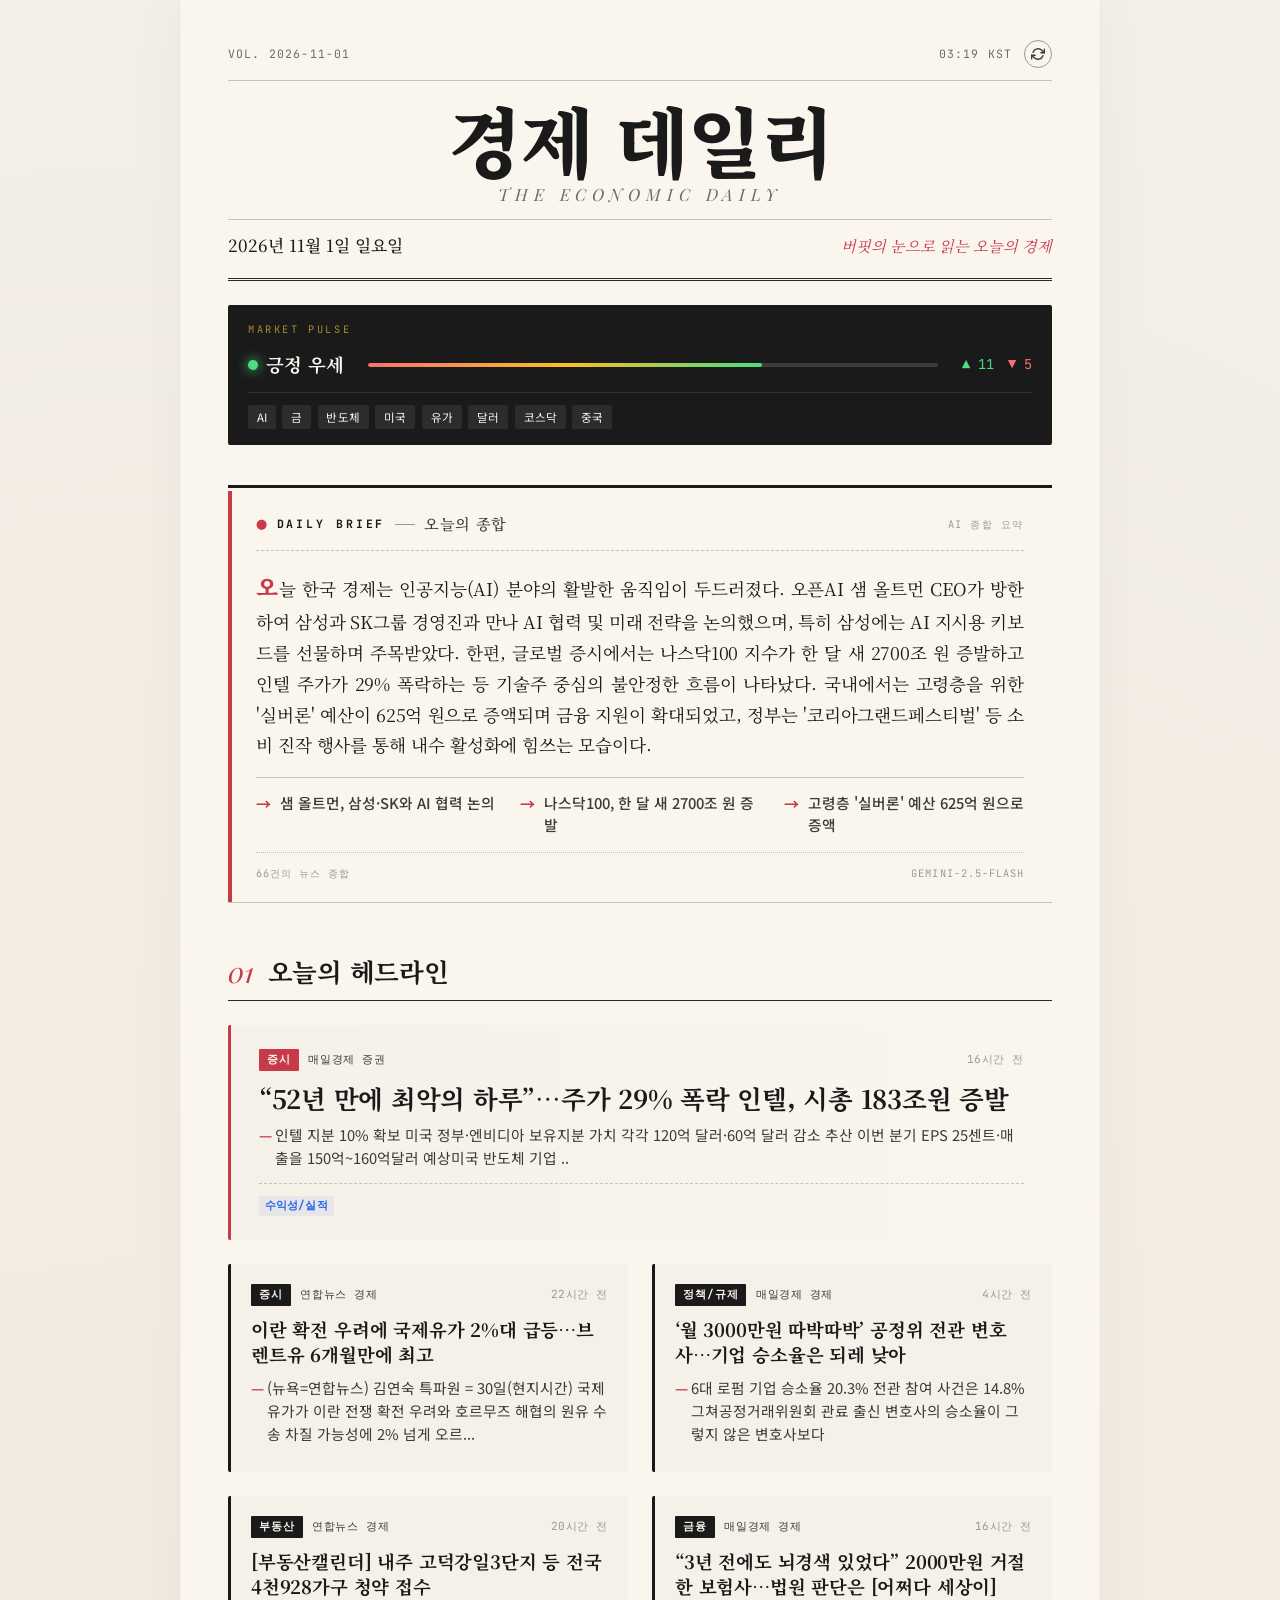
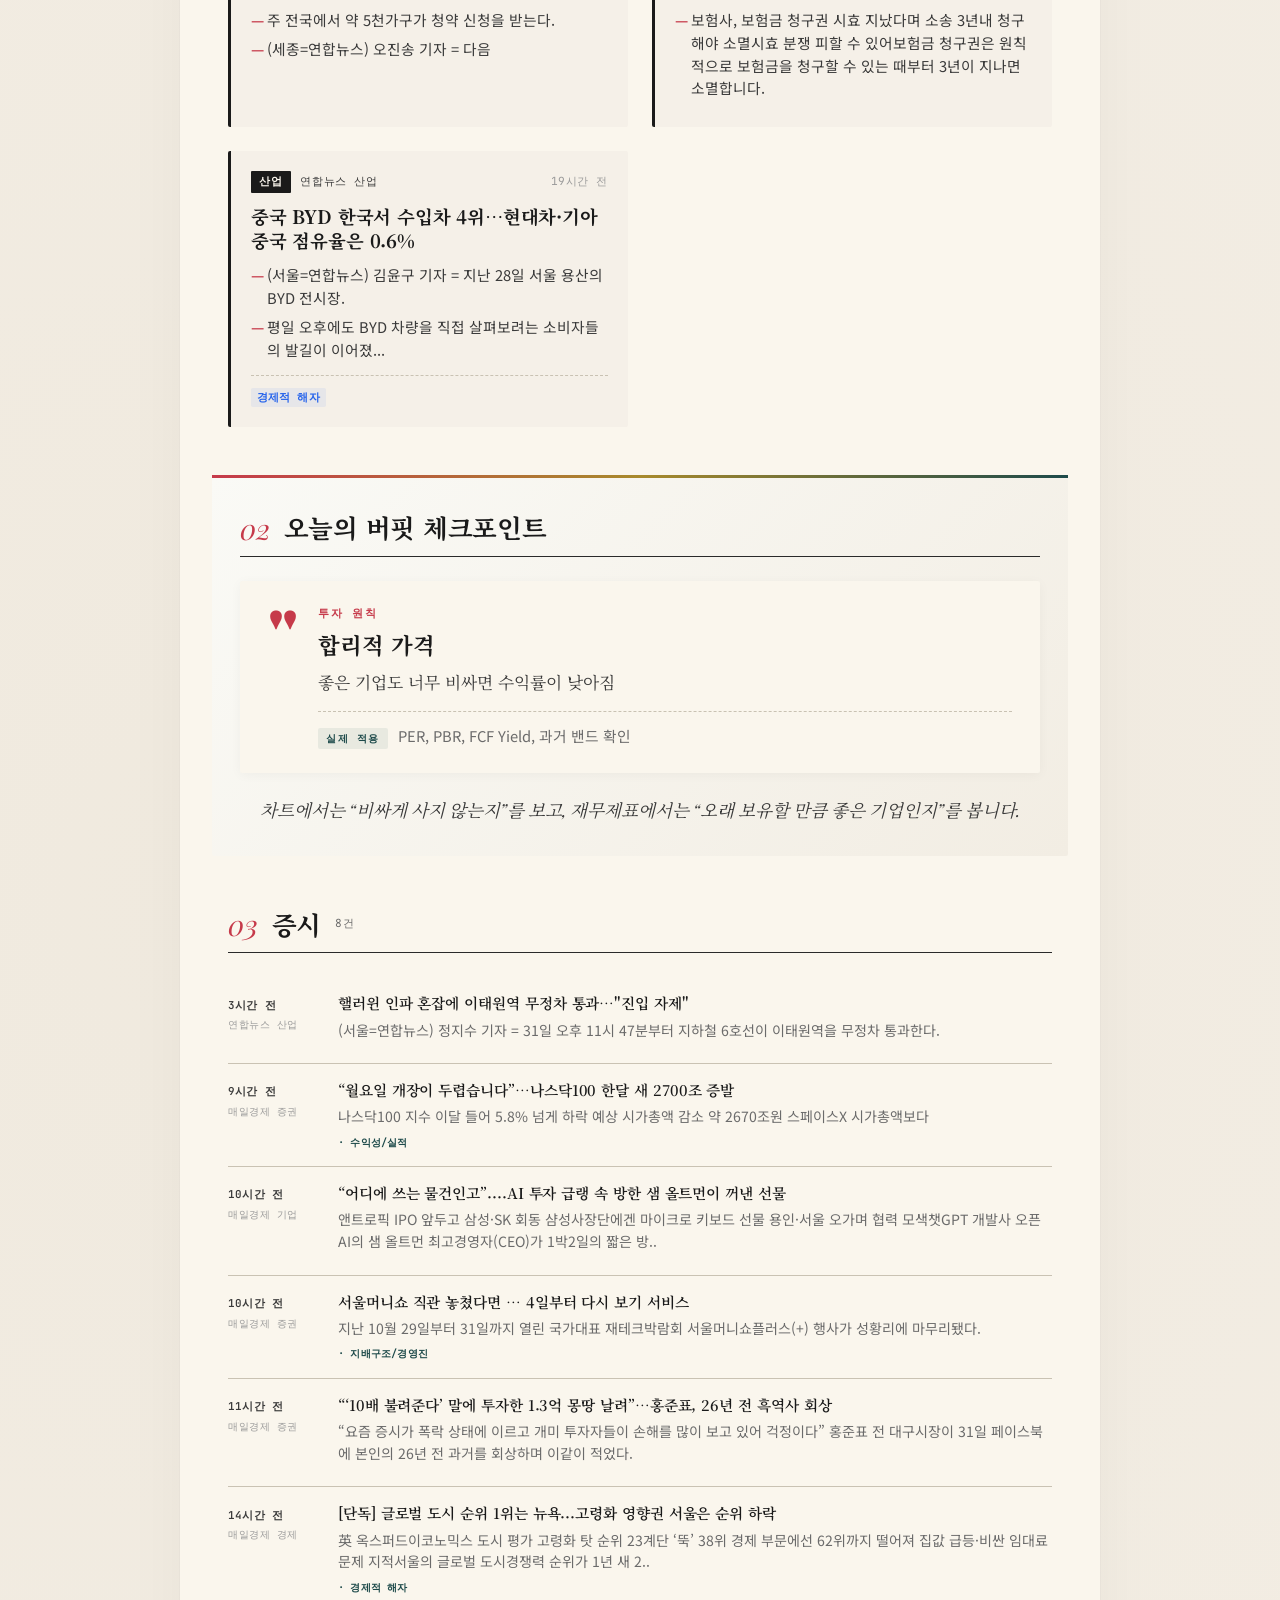
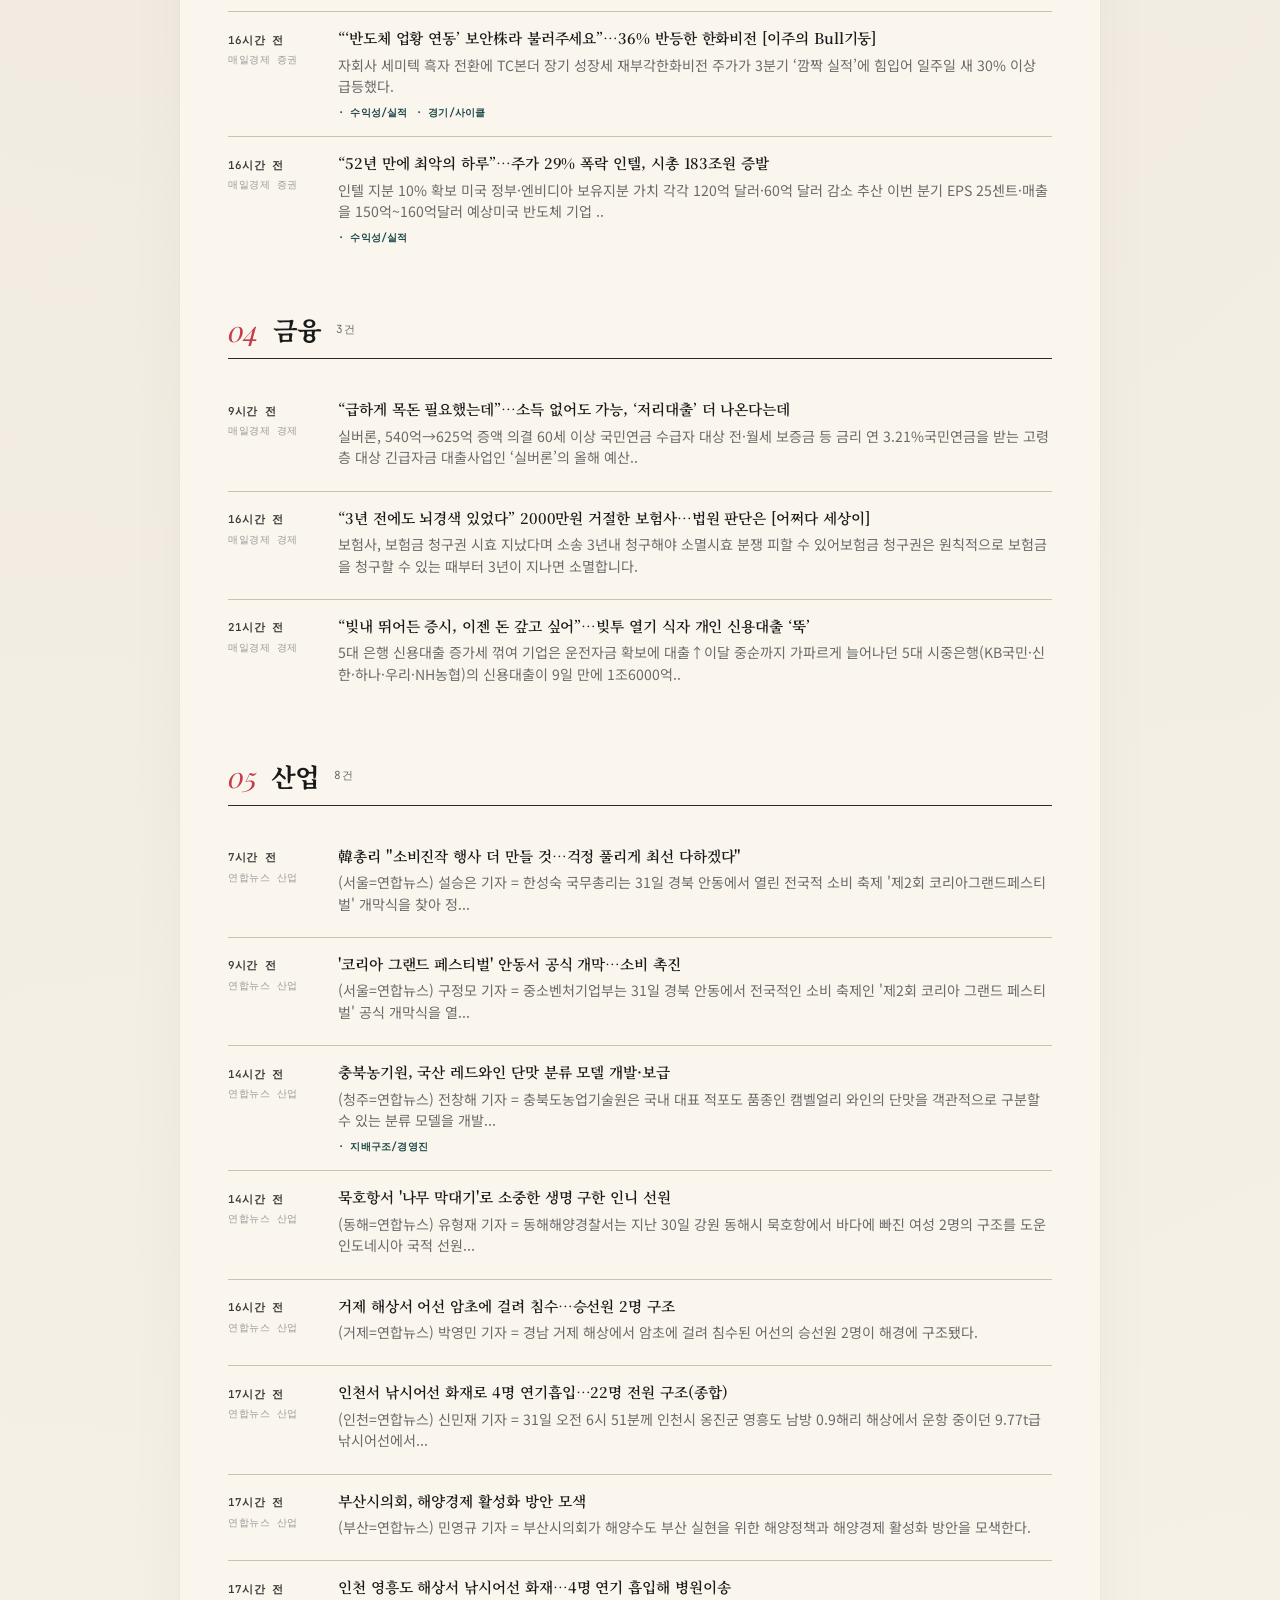
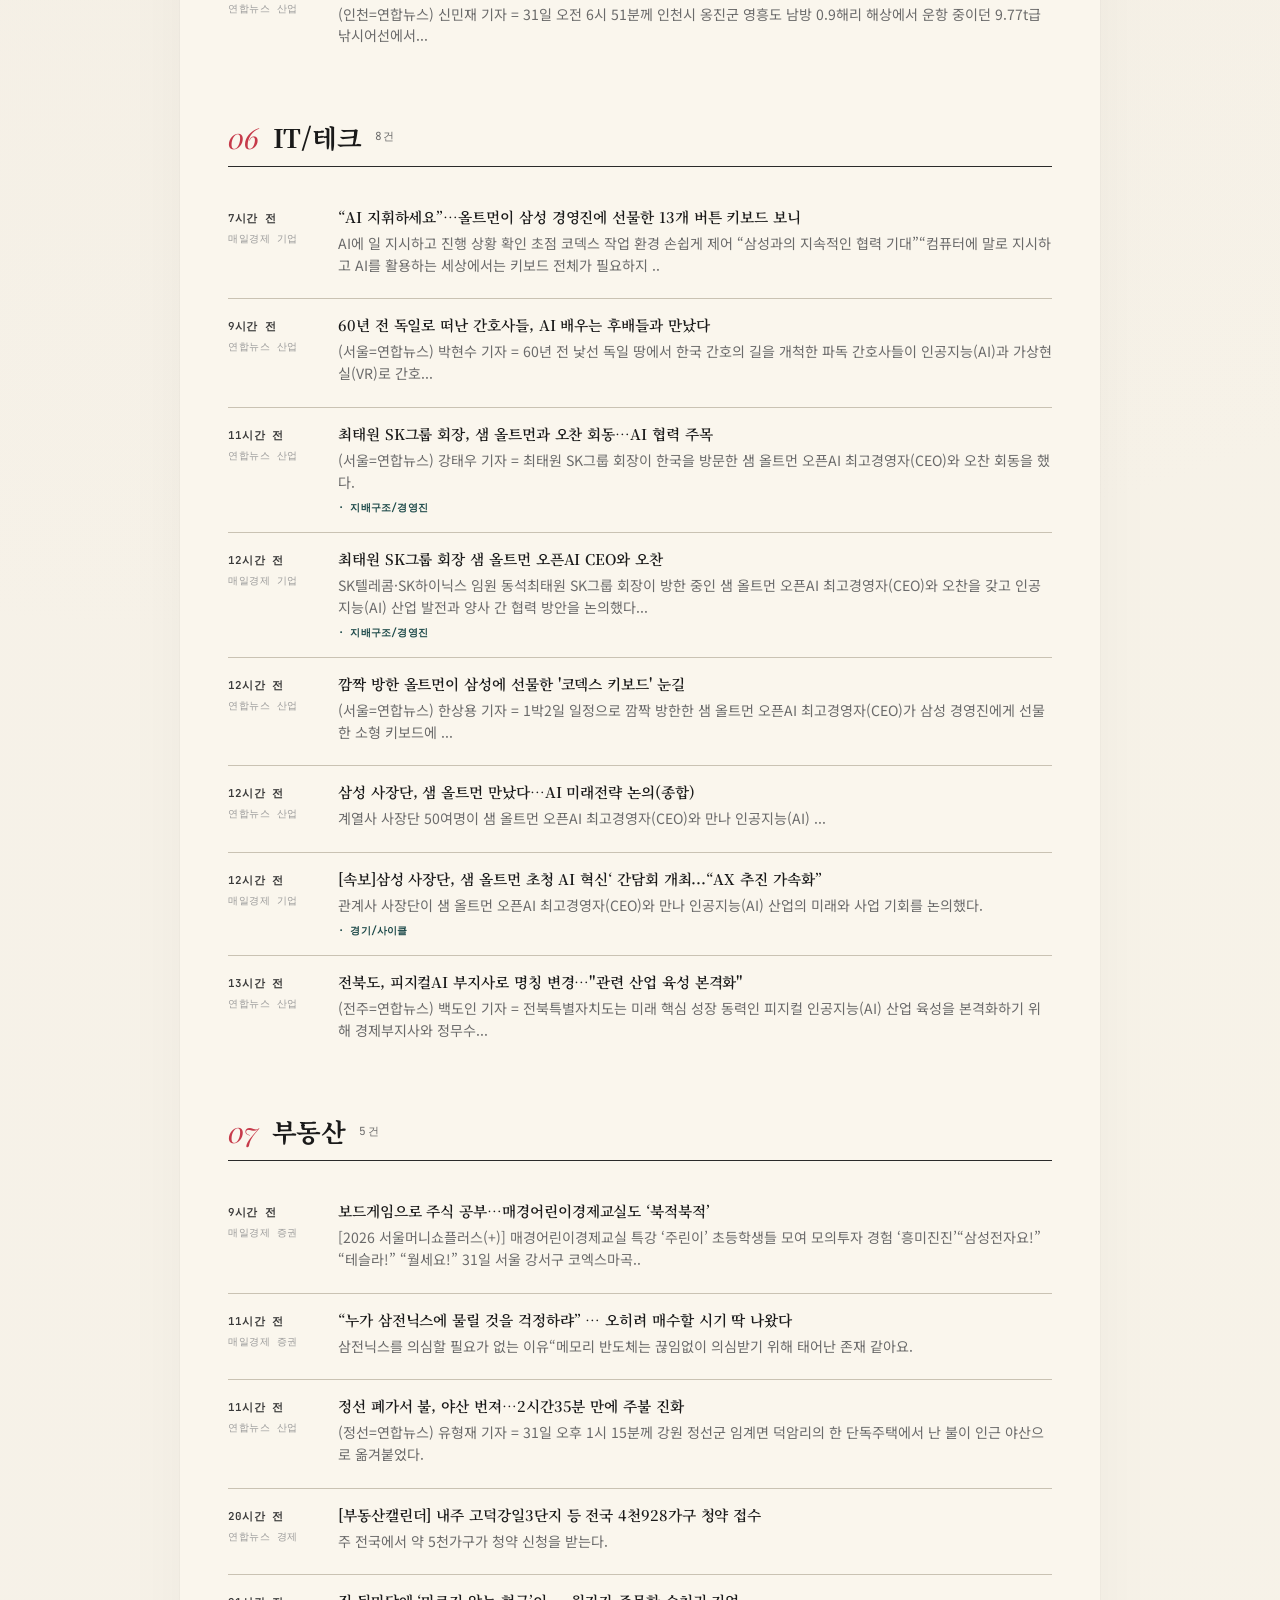
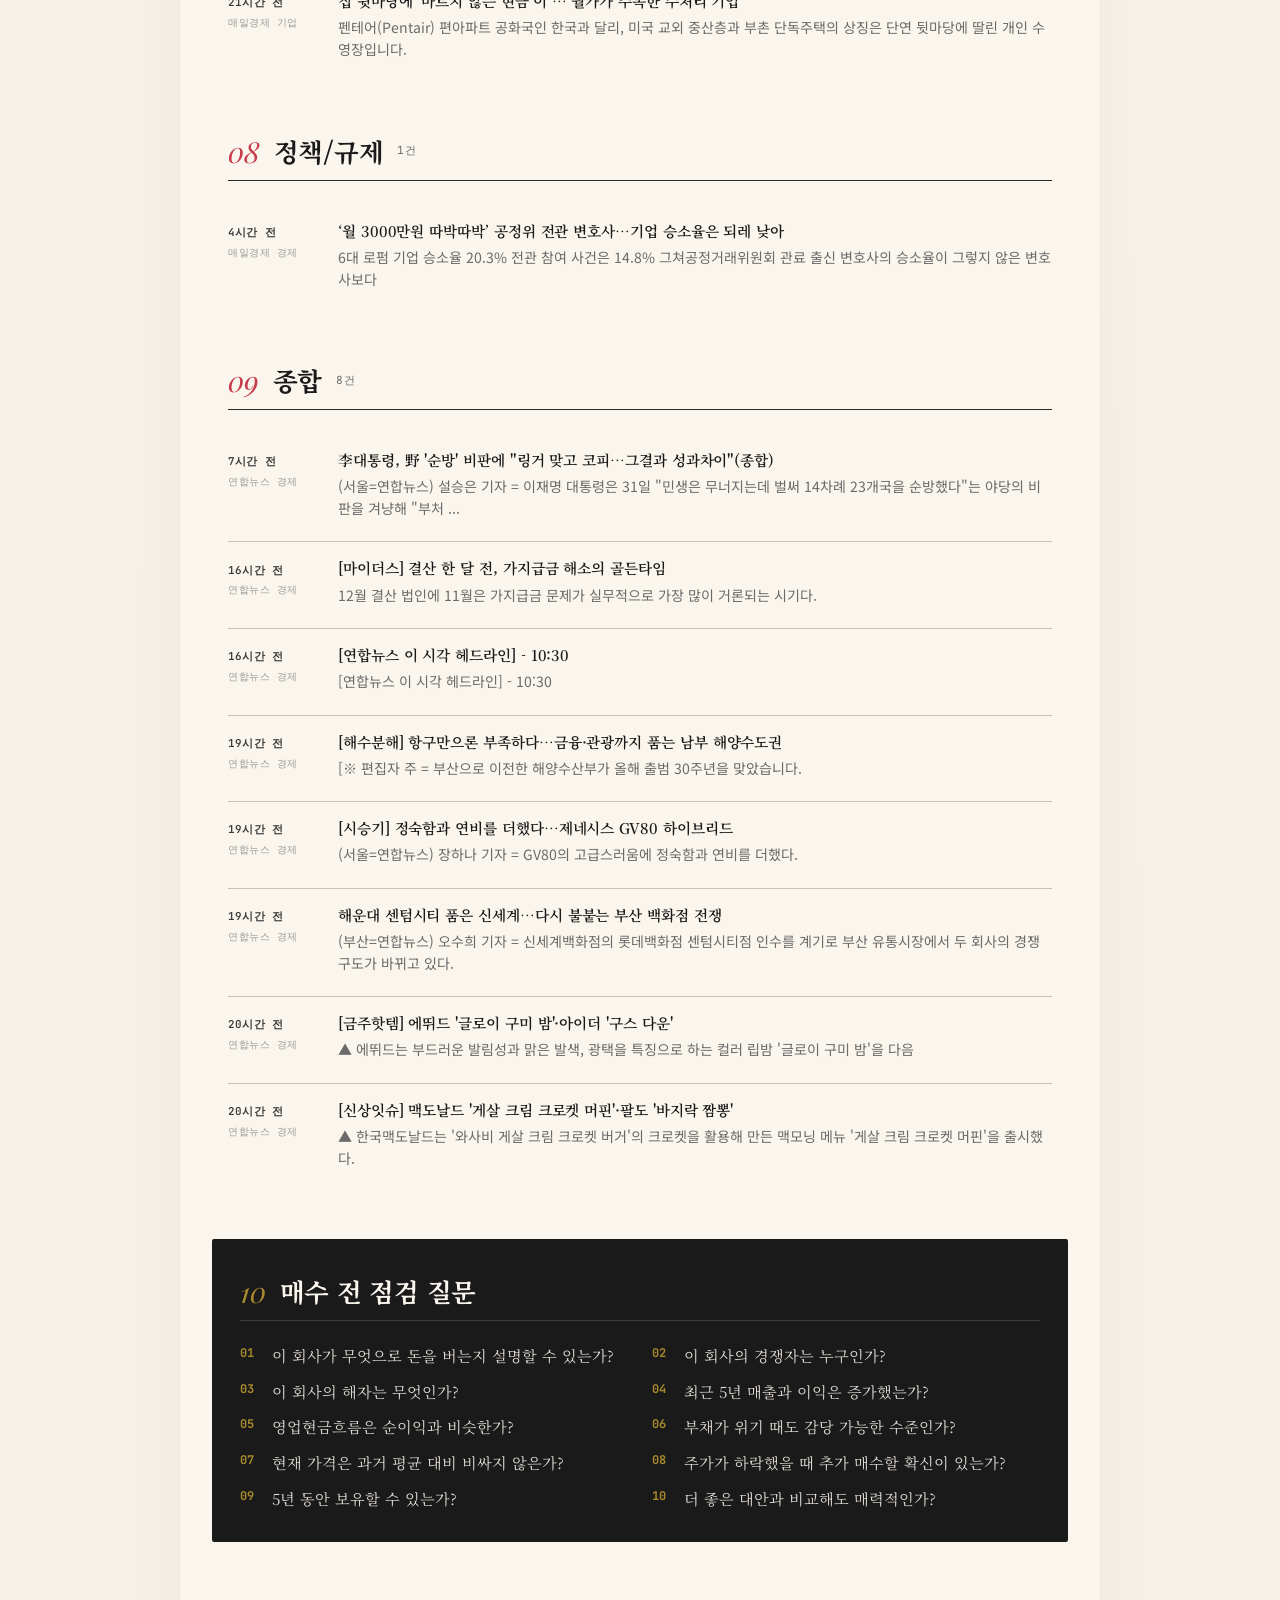
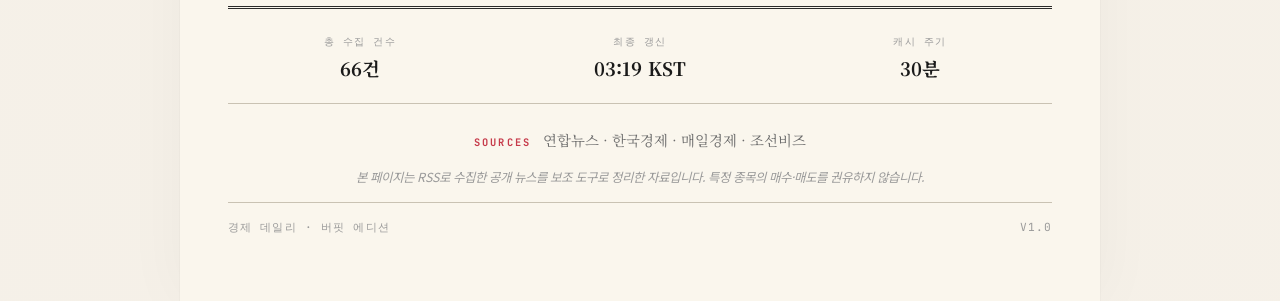
==== commit 4e0dbf2e: "Deploy: scheduled build 92522e4b6d6d9677eaf56b62fdeb77c64b09aa69" ====
--- a/index.html
+++ b/index.html
@@ -4,7 +4,7 @@
     <meta charset="UTF-8">
     <meta name="viewport" content="width=device-width, initial-scale=1.0, maximum-scale=5.0">
     <meta name="description" content="당일 한국 경제 뉴스를 한눈에 정리한 뉴스레터. 워렌 버핏 투자 원칙 체크포인트 포함.">
-    <title>경제 데일리 · 2026년 10월 24일 토요일</title>
+    <title>경제 데일리 · 2026년 11월 1일 일요일</title>
     <link rel="preconnect" href="https://fonts.googleapis.com">
     <link rel="preconnect" href="https://fonts.gstatic.com" crossorigin>
     <link href="https://fonts.googleapis.com/css2?family=Noto+Serif+KR:wght@400;500;700;900&family=Noto+Sans+KR:wght@300;400;500;700&family=Playfair+Display:ital,wght@0,400;0,700;0,900;1,400&family=JetBrains+Mono:wght@400;600&display=swap" rel="stylesheet">
@@ -18,10 +18,10 @@
         <header class="masthead">
             <div class="masthead-top">
                 <div class="meta-left">
-                    <span class="edition-no">VOL. 2026-10-24</span>
+                    <span class="edition-no">VOL. 2026-11-01</span>
                 </div>
                 <div class="meta-right">
-                    <span class="time-label">23:20 KST</span>
+                    <span class="time-label">03:19 KST</span>
                     <button class="refresh-btn" onclick="window.location.reload()" title="새로고침">
                         <svg width="14" height="14" viewBox="0 0 24 24" fill="none" stroke="currentColor" stroke-width="2.5" stroke-linecap="round" stroke-linejoin="round"><polyline points="23 4 23 10 17 10"></polyline><polyline points="1 20 1 14 7 14"></polyline><path d="M3.51 9a9 9 0 0 1 14.85-3.36L23 10M1 14l4.64 4.36A9 9 0 0 0 20.49 15"></path></svg>
                     </button>
@@ -32,7 +32,7 @@
                 <span class="title-en">THE ECONOMIC DAILY</span>
             </h1>
             <div class="masthead-bottom">
-                <div class="date-line">2026년 10월 24일 토요일</div>
+                <div class="date-line">2026년 11월 1일 일요일</div>
                 <div class="tagline">버핏의 눈으로 읽는 오늘의 경제</div>
             </div>
         </header>
@@ -41,16 +41,16 @@
         <section class="pulse-strip">
             <div class="pulse-label">MARKET PULSE</div>
             <div class="pulse-content">
-                <div class="pulse-sentiment sentiment-flat">
+                <div class="pulse-sentiment sentiment-up">
                     <span class="sentiment-dot"></span>
-                    <span class="sentiment-text">혼조</span>
+                    <span class="sentiment-text">긍정 우세</span>
                 </div>
                 <div class="pulse-bar">
-                    <div class="pulse-bar-fill" style="width: 53.0%;"></div>
+                    <div class="pulse-bar-fill" style="width: 69.0%;"></div>
                 </div>
                 <div class="pulse-numbers">
-                    <span class="num-up">▲ 9</span>
-                    <span class="num-down">▼ 8</span>
+                    <span class="num-up">▲ 11</span>
+                    <span class="num-down">▼ 5</span>
                 </div>
             </div>
             
@@ -62,15 +62,15 @@
                 
                     <span class="trend-kw">반도체</span>
                 
-                    <span class="trend-kw">금리</span>
-                
                     <span class="trend-kw">미국</span>
                 
-                    <span class="trend-kw">코스피</span>
-                
-                    <span class="trend-kw">환율</span>
-                
-                    <span class="trend-kw">삼성전자</span>
+                    <span class="trend-kw">유가</span>
+                
+                    <span class="trend-kw">달러</span>
+                
+                    <span class="trend-kw">코스닥</span>
+                
+                    <span class="trend-kw">중국</span>
                 
             </div>
             
@@ -90,23 +90,23 @@
             </div>
 
             <div class="brief-body">
-                <p class="brief-summary">오늘 한국 경제는 코스피가 5500선까지 하락했으나 11월 W자 반등 기대감이 형성되는 등 증시 변동성이 큰 하루였습니다. 반도체 수출 호황과 확장 재정으로 인한 수요측 물가 압력 상승 가능성이 제기되며 긴축 장기화 우려가 커졌고, 한국전력의 사채 발행 한도 초과 위기로 전기요금 인상론이 재점화되는 등 주요 정책 이슈가 부각되었습니다. 한편, 인공지능(AI) 인프라 수요 증가에 힘입어 반도체 산업은 차세대 메모리 경쟁을 가속화하며 원화 가치에도 긍정적 영향을 미칠 것으로 전망됩니다.</p>
+                <p class="brief-summary">오늘 한국 경제는 인공지능(AI) 분야의 활발한 움직임이 두드러졌다. 오픈AI 샘 올트먼 CEO가 방한하여 삼성과 SK그룹 경영진과 만나 AI 협력 및 미래 전략을 논의했으며, 특히 삼성에는 AI 지시용 키보드를 선물하며 주목받았다. 한편, 글로벌 증시에서는 나스닥100 지수가 한 달 새 2700조 원 증발하고 인텔 주가가 29% 폭락하는 등 기술주 중심의 불안정한 흐름이 나타났다. 국내에서는 고령층을 위한 &#39;실버론&#39; 예산이 625억 원으로 증액되며 금융 지원이 확대되었고, 정부는 &#39;코리아그랜드페스티벌&#39; 등 소비 진작 행사를 통해 내수 활성화에 힘쓰는 모습이다.</p>
 
                 
                 <ul class="brief-points">
                     
-                    <li>코스피 5500선 하락, 11월 반등 주목</li>
-                    
-                    <li>한전 사채 한도 초과, 요금 인상 압박</li>
-                    
-                    <li>AI 인프라 수요, 반도체 산업 견인</li>
+                    <li>샘 올트먼, 삼성·SK와 AI 협력 논의</li>
+                    
+                    <li>나스닥100, 한 달 새 2700조 원 증발</li>
+                    
+                    <li>고령층 &#39;실버론&#39; 예산 625억 원으로 증액</li>
                     
                 </ul>
                 
             </div>
 
             <div class="brief-footer">
-                <span class="brief-stats">58건의 뉴스 종합</span>
+                <span class="brief-stats">66건의 뉴스 종합</span>
                 <span class="brief-model">gemini-2.5-flash</span>
             </div>
         </section>
@@ -129,18 +129,100 @@
                 <article class="headline-card headline-lead">
                     <div class="headline-meta">
                         <span class="headline-cat">증시</span>
+                        <span class="headline-source">매일경제 증권</span>
+                        <span class="headline-time">16시간 전</span>
+                    </div>
+                    <h3 class="headline-title">
+                        <a href="https://www.mk.co.kr/news/stock/12192398" target="_blank" rel="noopener">“52년 만에 최악의 하루”…주가 29% 폭락 인텔, 시총 183조원 증발</a>
+                    </h3>
+                    
+                    <ul class="key-points">
+                        
+                        <li>인텔 지분 10% 확보 미국 정부·엔비디아 보유지분 가치 각각 120억 달러·60억 달러 감소 추산 이번 분기 EPS 25센트·매출을 150억~160억달러 예상미국 반도체 기업 ..</li>
+                        
+                    </ul>
+                    
+                    
+                    <div class="buffett-tags">
+                        
+                        <span class="buffett-tag">수익성/실적</span>
+                        
+                    </div>
+                    
+                </article>
+                
+                <article class="headline-card ">
+                    <div class="headline-meta">
+                        <span class="headline-cat">증시</span>
+                        <span class="headline-source">연합뉴스 경제</span>
+                        <span class="headline-time">22시간 전</span>
+                    </div>
+                    <h3 class="headline-title">
+                        <a href="https://www.yna.co.kr/view/AKR20261031005200072" target="_blank" rel="noopener">이란 확전 우려에 국제유가 2%대 급등…브렌트유 6개월만에 최고</a>
+                    </h3>
+                    
+                    <ul class="key-points">
+                        
+                        <li>(뉴욕=연합뉴스) 김연숙 특파원 = 30일(현지시간) 국제유가가 이란 전쟁 확전 우려와 호르무즈 해협의 원유 수송 차질 가능성에 2% 넘게 오르...</li>
+                        
+                    </ul>
+                    
+                    
+                </article>
+                
+                <article class="headline-card ">
+                    <div class="headline-meta">
+                        <span class="headline-cat">정책/규제</span>
                         <span class="headline-source">매일경제 경제</span>
-                        <span class="headline-time">17시간 전</span>
+                        <span class="headline-time">4시간 전</span>
                     </div>
                     <h3 class="headline-title">
-                        <a href="https://www.mk.co.kr/news/economy/12184706" target="_blank" rel="noopener">한 판 4만4000원씩 주고 수입했는데…석달새 계란값 23% 급락, 이유는</a>
+                        <a href="https://www.mk.co.kr/news/economy/12192512" target="_blank" rel="noopener">‘월 3000만원 따박따박’ 공정위 전관 변호사…기업 승소율은 되레 낮아</a>
                     </h3>
                     
                     <ul class="key-points">
                         
-                        <li>금값 계란에 산란계 사육 급증 3분기 8700만 마리까지 늘어국내 달걀을 낳는 닭(산란계) 사육 마릿수가 사상 최고치를 돌파했다.</li>
-                        
-                        <li>불과 석 달 전 정부가 브라질산을 수입할 정도로 ..</li>
+                        <li>6대 로펌 기업 승소율 20.3% 전관 참여 사건은 14.8% 그쳐공정거래위원회 관료 출신 변호사의 승소율이 그렇지 않은 변호사보다</li>
+                        
+                    </ul>
+                    
+                    
+                </article>
+                
+                <article class="headline-card ">
+                    <div class="headline-meta">
+                        <span class="headline-cat">부동산</span>
+                        <span class="headline-source">연합뉴스 경제</span>
+                        <span class="headline-time">20시간 전</span>
+                    </div>
+                    <h3 class="headline-title">
+                        <a href="https://www.yna.co.kr/view/AKR20261030169300003" target="_blank" rel="noopener">[부동산캘린더] 내주 고덕강일3단지 등 전국 4천928가구 청약 접수</a>
+                    </h3>
+                    
+                    <ul class="key-points">
+                        
+                        <li>주 전국에서 약 5천가구가 청약 신청을 받는다.</li>
+                        
+                        <li>(세종=연합뉴스) 오진송 기자 = 다음</li>
+                        
+                    </ul>
+                    
+                    
+                </article>
+                
+                <article class="headline-card ">
+                    <div class="headline-meta">
+                        <span class="headline-cat">금융</span>
+                        <span class="headline-source">매일경제 경제</span>
+                        <span class="headline-time">16시간 전</span>
+                    </div>
+                    <h3 class="headline-title">
+                        <a href="https://www.mk.co.kr/news/economy/12192405" target="_blank" rel="noopener">“3년 전에도 뇌경색 있었다” 2000만원 거절한 보험사…법원 판단은 [어쩌다 세상이]</a>
+                    </h3>
+                    
+                    <ul class="key-points">
+                        
+                        <li>보험사, 보험금 청구권 시효 지났다며 소송 3년내 청구해야 소멸시효 분쟁 피할 수 있어보험금 청구권은 원칙적으로 보험금을 청구할 수 있는 때부터 3년이 지나면 소멸합니다.</li>
                         
                     </ul>
                     
@@ -151,102 +233,26 @@
                     <div class="headline-meta">
                         <span class="headline-cat">산업</span>
                         <span class="headline-source">연합뉴스 산업</span>
-                        <span class="headline-time">14시간 전</span>
+                        <span class="headline-time">19시간 전</span>
                     </div>
                     <h3 class="headline-title">
-                        <a href="https://www.yna.co.kr/view/AKR20261023178600003" target="_blank" rel="noopener">한전, 사채 한도 19조 초과 위기…전기요금 인상론 재점화</a>
+                        <a href="https://www.yna.co.kr/view/AKR20261028198700003" target="_blank" rel="noopener">중국 BYD 한국서 수입차 4위…현대차·기아 중국 점유율은 0.6%</a>
                     </h3>
                     
                     <ul class="key-points">
                         
-                        <li>(서울=연합뉴스) 신창용 기자 = 한국전력의 사채 발행 한도 특례가 예정대로 내년 말 종료되면 사채 발행 잔액이 법정 한도를 약 19조2천억 초...</li>
+                        <li>(서울=연합뉴스) 김윤구 기자 = 지난 28일 서울 용산의 BYD 전시장.</li>
+                        
+                        <li>평일 오후에도 BYD 차량을 직접 살펴보려는 소비자들의 발길이 이어졌...</li>
                         
                     </ul>
                     
                     
-                </article>
-                
-                <article class="headline-card ">
-                    <div class="headline-meta">
-                        <span class="headline-cat">증시</span>
-                        <span class="headline-source">연합뉴스 산업</span>
-                        <span class="headline-time">16시간 전</span>
-                    </div>
-                    <h3 class="headline-title">
-                        <a href="https://www.yna.co.kr/view/AKR20261023102900003" target="_blank" rel="noopener">주유소 기름값 23주 연속 하락…휘발유·경유 1천800원대</a>
-                    </h3>
-                    
-                    <ul class="key-points">
-                        
-                        <li>(서울=연합뉴스) 김민지 기자 = 전국 주유소 기름값이 전주 대비 소폭 내리며 23주 연속 하락세를 이어갔다.</li>
-                        
-                    </ul>
-                    
-                    
-                </article>
-                
-                <article class="headline-card ">
-                    <div class="headline-meta">
-                        <span class="headline-cat">산업</span>
-                        <span class="headline-source">매일경제 기업</span>
-                        <span class="headline-time">7시간 전</span>
-                    </div>
-                    <h3 class="headline-title">
-                        <a href="https://www.mk.co.kr/news/business/12184815" target="_blank" rel="noopener">삼전닉스 성과급 7억 vs 대만 마이크론 1.5억.. 차이 큰 이유는 [반도체플러스]</a>
-                    </h3>
-                    
-                    <ul class="key-points">
-                        
-                        <li>한국은 영업이익 10% 성과급으로 대만은 세후이익서 설비투자금 제외 후 N% 한국기준으로 환산 시 2~3% 정도 추정 노조의 협상력 차이가 성과급 차이로경쟁회사인 한국 메모리 반도..</li>
-                        
-                    </ul>
-                    
-                    
                     <div class="buffett-tags">
                         
-                        <span class="buffett-tag">수익성/실적</span>
-                        
-                    </div>
-                    
-                </article>
-                
-                <article class="headline-card ">
-                    <div class="headline-meta">
-                        <span class="headline-cat">부동산</span>
-                        <span class="headline-source">연합뉴스 산업</span>
-                        <span class="headline-time">9시간 전</span>
-                    </div>
-                    <h3 class="headline-title">
-                        <a href="https://www.yna.co.kr/view/AKR20261024031200003" target="_blank" rel="noopener">포스코이앤씨, 5천264억원 규모 이수신동아4단지 리모델링 수주</a>
-                    </h3>
-                    
-                    <ul class="key-points">
-                        
-                        <li>(서울=연합뉴스) 오예진 기자 = 포스코이앤씨가 5천264억원 규모의 서울 동작구 이수신동아4단지 아파트 리모델링 사업을 수주했다.</li>
-                        
-                    </ul>
-                    
-                    
-                </article>
-                
-                <article class="headline-card ">
-                    <div class="headline-meta">
-                        <span class="headline-cat">부동산</span>
-                        <span class="headline-source">연합뉴스 경제</span>
-                        <span class="headline-time">17시간 전</span>
-                    </div>
-                    <h3 class="headline-title">
-                        <a href="https://www.yna.co.kr/view/AKR20261023165700003" target="_blank" rel="noopener">[부동산캘린더] 내주 전국 5천555가구 분양…수도권·부산 중심</a>
-                    </h3>
-                    
-                    <ul class="key-points">
-                        
-                        <li>주에는 전국 8곳에서 5천500여 가구가 청약 신청을 받는다.</li>
-                        
-                        <li>(세종=연합뉴스) 오진송 기자 = 다음</li>
-                        
-                    </ul>
-                    
+                        <span class="buffett-tag">경제적 해자</span>
+                        
+                    </div>
                     
                 </article>
                 
@@ -278,12 +284,12 @@
                     <div class="buffett-type">
                         투자 원칙
                     </div>
-                    <h3 class="buffett-title">이해 가능한 기업만 투자</h3>
-                    <p class="buffett-text">모르는 산업·수익 구조는 피함</p>
+                    <h3 class="buffett-title">합리적 가격</h3>
+                    <p class="buffett-text">좋은 기업도 너무 비싸면 수익률이 낮아짐</p>
                     
                     <div class="buffett-apply">
                         <span class="apply-label">실제 적용</span>
-                        <span class="apply-text">매출 구조를 한 문장으로 설명할 수 있어야 함</span>
+                        <span class="apply-text">PER, PBR, FCF Yield, 과거 밴드 확인</span>
                     </div>
                     
                 </div>
@@ -307,27 +313,43 @@
                 <span class="section-num">03</span>
                 <h2 class="section-title">증시</h2>
                 <span class="section-divider"></span>
-                <span class="section-count">7건</span>
+                <span class="section-count">8건</span>
             </div>
 
             <div class="news-list">
                 
                 <article class="news-item">
                     <div class="news-time">
-                        <span class="time-rel">8분 전</span>
+                        <span class="time-rel">3시간 전</span>
+                        <span class="time-source">연합뉴스 산업</span>
+                    </div>
+                    <div class="news-body">
+                        <h4 class="news-title">
+                            <a href="https://www.yna.co.kr/view/AKR20261031050000004" target="_blank" rel="noopener">핼러윈 인파 혼잡에 이태원역 무정차 통과…&#34;진입 자제&#34;</a>
+                        </h4>
+                        
+                        <p class="news-excerpt">(서울=연합뉴스) 정지수 기자 = 31일 오후 11시 47분부터 지하철 6호선이 이태원역을 무정차 통과한다.</p>
+                        
+                        
+                    </div>
+                </article>
+                
+                <article class="news-item">
+                    <div class="news-time">
+                        <span class="time-rel">9시간 전</span>
                         <span class="time-source">매일경제 증권</span>
                     </div>
                     <div class="news-body">
                         <h4 class="news-title">
-                            <a href="https://www.mk.co.kr/news/stock/12184896" target="_blank" rel="noopener">증시 큰 변동성에도 버티는 보험주…배당·방어주로 부각된다는데</a>
-                        </h4>
-                        
-                        <p class="news-excerpt">금리 상승기에 보험주, 매력 부각 배당 매력도와 기대는 최근 주춤 주주환원 측면 불확실성은 여전최근 국내 증시가 큰 변동성을 보이며 급락과 반등을 이어가는 가운데, 배당·방어주로 ..</p>
+                            <a href="https://www.mk.co.kr/news/stock/12192467" target="_blank" rel="noopener">“월요일 개장이 두렵습니다”…나스닥100 한달 새 2700조 증발</a>
+                        </h4>
+                        
+                        <p class="news-excerpt">나스닥100 지수 이달 들어 5.8% 넘게 하락 예상 시가총액 감소 약 2670조원 스페이스X 시가총액보다</p>
                         
                         
                         <div class="news-tags">
                             
-                            <span class="news-tag">· 주주환원</span>
+                            <span class="news-tag">· 수익성/실적</span>
                             
                         </div>
                         
@@ -336,20 +358,36 @@
                 
                 <article class="news-item">
                     <div class="news-time">
-                        <span class="time-rel">1시간 전</span>
+                        <span class="time-rel">10시간 전</span>
+                        <span class="time-source">매일경제 기업</span>
+                    </div>
+                    <div class="news-body">
+                        <h4 class="news-title">
+                            <a href="https://www.mk.co.kr/news/business/12192456" target="_blank" rel="noopener">“어디에 쓰는 물건인고”....AI 투자 급랭 속 방한 샘 올트먼이 꺼낸 선물</a>
+                        </h4>
+                        
+                        <p class="news-excerpt">앤트로픽 IPO 앞두고 삼성·SK 회동 샴성사장단에겐 마이크로 키보드 선물 용인·서울 오가며 협력 모색챗GPT 개발사 오픈AI의 샘 올트먼 최고경영자(CEO)가 1박2일의 짧은 방..</p>
+                        
+                        
+                    </div>
+                </article>
+                
+                <article class="news-item">
+                    <div class="news-time">
+                        <span class="time-rel">10시간 전</span>
                         <span class="time-source">매일경제 증권</span>
                     </div>
                     <div class="news-body">
                         <h4 class="news-title">
-                            <a href="https://www.mk.co.kr/news/stock/12184884" target="_blank" rel="noopener">“SK하닉 고점서 절반넘게 날아갔는데 중복상장?”…분노 잇따르자 철회</a>
-                        </h4>
-                        
-                        <p class="news-excerpt">SK하이닉스 솔리다임 IPO 철회 주주 우려·당국 지적 잇따르자 발표 79일 만에 검토중단 발표 ‘주주가치 훼손’ 우려 줄어들어“오늘부터 상승인거야.” SK하이닉스 손자회사인 솔리..</p>
+                            <a href="https://www.mk.co.kr/news/stock/12191855" target="_blank" rel="noopener">서울머니쇼 직관 놓쳤다면 … 4일부터 다시 보기 서비스</a>
+                        </h4>
+                        
+                        <p class="news-excerpt">지난 10월 29일부터 31일까지 열린 국가대표 재테크박람회 서울머니쇼플러스(+) 행사가 성황리에 마무리됐다.</p>
                         
                         
                         <div class="news-tags">
                             
-                            <span class="news-tag">· 주주환원</span>
+                            <span class="news-tag">· 지배구조/경영진</span>
                             
                         </div>
                         
@@ -358,32 +396,38 @@
                 
                 <article class="news-item">
                     <div class="news-time">
-                        <span class="time-rel">6시간 전</span>
+                        <span class="time-rel">11시간 전</span>
                         <span class="time-source">매일경제 증권</span>
                     </div>
                     <div class="news-body">
                         <h4 class="news-title">
-                            <a href="https://www.mk.co.kr/news/stock/12184843" target="_blank" rel="noopener">9100→5500까지 하락한 코스피…“11월은 W자 반등에 주목”</a>
-                        </h4>
-                        
-                        <p class="news-excerpt">KB증권 “상승 여력에 집중할 시점” 역사적 저점 도달한 만큼 반등 기대 11월 미국 중간선거로 불확실성 완화코스피가 지난 6월 9100선을 찍은 뒤 4개월간 급락하며 5500선까..</p>
-                        
-                        
-                    </div>
-                </article>
-                
-                <article class="news-item">
-                    <div class="news-time">
-                        <span class="time-rel">16시간 전</span>
-                        <span class="time-source">연합뉴스 산업</span>
-                    </div>
-                    <div class="news-body">
-                        <h4 class="news-title">
-                            <a href="https://www.yna.co.kr/view/AKR20261023102900003" target="_blank" rel="noopener">주유소 기름값 23주 연속 하락…휘발유·경유 1천800원대</a>
-                        </h4>
-                        
-                        <p class="news-excerpt">(서울=연합뉴스) 김민지 기자 = 전국 주유소 기름값이 전주 대비 소폭 내리며 23주 연속 하락세를 이어갔다.</p>
-                        
+                            <a href="https://www.mk.co.kr/news/stock/12192438" target="_blank" rel="noopener">“‘10배 불려준다’ 말에 투자한 1.3억 몽땅 날려”…홍준표, 26년 전 흑역사 회상</a>
+                        </h4>
+                        
+                        <p class="news-excerpt">“요즘 증시가 폭락 상태에 이르고 개미 투자자들이 손해를 많이 보고 있어 걱정이다” 홍준표 전 대구시장이 31일 페이스북에 본인의 26년 전 과거를 회상하며 이같이 적었다.</p>
+                        
+                        
+                    </div>
+                </article>
+                
+                <article class="news-item">
+                    <div class="news-time">
+                        <span class="time-rel">14시간 전</span>
+                        <span class="time-source">매일경제 경제</span>
+                    </div>
+                    <div class="news-body">
+                        <h4 class="news-title">
+                            <a href="https://www.mk.co.kr/news/economy/12192411" target="_blank" rel="noopener">[단독] 글로벌 도시 순위 1위는 뉴욕...고령화 영향권 서울은 순위 하락</a>
+                        </h4>
+                        
+                        <p class="news-excerpt">英 옥스퍼드이코노믹스 도시 평가 고령화 탓 순위 23계단 ‘뚝’ 38위 경제 부문에선 62위까지 떨어져 집값 급등·비싼 임대료 문제 지적서울의 글로벌 도시경쟁력 순위가 1년 새 2..</p>
+                        
+                        
+                        <div class="news-tags">
+                            
+                            <span class="news-tag">· 경제적 해자</span>
+                            
+                        </div>
                         
                     </div>
                 </article>
@@ -395,15 +439,17 @@
                     </div>
                     <div class="news-body">
                         <h4 class="news-title">
-                            <a href="https://www.mk.co.kr/news/stock/12184713" target="_blank" rel="noopener">‘채시라 남편’ 김태욱 회사에 日마루베니 공개매수…주가 상한가 직행</a>
-                        </h4>
-                        
-                        <p class="news-excerpt">‘K뷰티 롬앤’ 아이패밀리에스씨 매수규모 560억…경영권은 인정일본 종합상사 마루베니가 색조화장품 브랜드 ‘롬앤(rom&amp;nd)’을 운영하는 코스닥 상장사 아이패밀리에스씨 지분을 공..</p>
+                            <a href="https://www.mk.co.kr/news/stock/12192400" target="_blank" rel="noopener">“‘반도체 업황 연동’ 보안株라 불러주세요”…36% 반등한 한화비전 [이주의 Bull기둥]</a>
+                        </h4>
+                        
+                        <p class="news-excerpt">자회사 세미텍 흑자 전환에 TC본더 장기 성장세 재부각한화비전 주가가 3분기 ‘깜짝 실적’에 힘입어 일주일 새 30% 이상 급등했다.</p>
                         
                         
                         <div class="news-tags">
                             
-                            <span class="news-tag">· 경제적 해자</span>
+                            <span class="news-tag">· 수익성/실적</span>
+                            
+                            <span class="news-tag">· 경기/사이클</span>
                             
                         </div>
                         
@@ -417,10 +463,10 @@
                     </div>
                     <div class="news-body">
                         <h4 class="news-title">
-                            <a href="https://www.mk.co.kr/news/stock/12184712" target="_blank" rel="noopener">“실적 좋다며, 왜 내 주식만?”…미장보다 더 빠지는 국장의 비밀</a>
-                        </h4>
-                        
-                        <p class="news-excerpt">취약한 수급 여건으로 분석 거래대금 고점 대비 큰 하락 “기업은 돈 버는데 주가 밀려”최근 미국 증시보다</p>
+                            <a href="https://www.mk.co.kr/news/stock/12192398" target="_blank" rel="noopener">“52년 만에 최악의 하루”…주가 29% 폭락 인텔, 시총 183조원 증발</a>
+                        </h4>
+                        
+                        <p class="news-excerpt">인텔 지분 10% 확보 미국 정부·엔비디아 보유지분 가치 각각 120억 달러·60억 달러 감소 추산 이번 분기 EPS 25센트·매출을 150억~160억달러 예상미국 반도체 기업 ..</p>
                         
                         
                         <div class="news-tags">
@@ -428,22 +474,6 @@
                             <span class="news-tag">· 수익성/실적</span>
                             
                         </div>
-                        
-                    </div>
-                </article>
-                
-                <article class="news-item">
-                    <div class="news-time">
-                        <span class="time-rel">17시간 전</span>
-                        <span class="time-source">매일경제 경제</span>
-                    </div>
-                    <div class="news-body">
-                        <h4 class="news-title">
-                            <a href="https://www.mk.co.kr/news/economy/12184706" target="_blank" rel="noopener">한 판 4만4000원씩 주고 수입했는데…석달새 계란값 23% 급락, 이유는</a>
-                        </h4>
-                        
-                        <p class="news-excerpt">금값 계란에 산란계 사육 급증 3분기 8700만 마리까지 늘어국내 달걀을 낳는 닭(산란계) 사육 마릿수가 사상 최고치를 돌파했다.</p>
-                        
                         
                     </div>
                 </article>
@@ -464,47 +494,47 @@
                 
                 <article class="news-item">
                     <div class="news-time">
-                        <span class="time-rel">12시간 전</span>
+                        <span class="time-rel">9시간 전</span>
                         <span class="time-source">매일경제 경제</span>
                     </div>
                     <div class="news-body">
                         <h4 class="news-title">
-                            <a href="https://www.mk.co.kr/news/economy/12184761" target="_blank" rel="noopener">“일본여행 환전 더 기다려, 말아?”…日 금리 인상만 봐선 안 되는 이유</a>
-                        </h4>
-                        
-                        <p class="news-excerpt">원·엔 환율 100엔당 840원대 日 금리 인상 기대는 엔화 강세 요인 국내 환전 비용은 원화 움직임도 변수원엔 환율이 100엔당 840원대에서 움직이는 가운데 일본은행의 추가 금..</p>
-                        
-                        
-                    </div>
-                </article>
-                
-                <article class="news-item">
-                    <div class="news-time">
-                        <span class="time-rel">12시간 전</span>
-                        <span class="time-source">연합뉴스 산업</span>
-                    </div>
-                    <div class="news-body">
-                        <h4 class="news-title">
-                            <a href="https://www.yna.co.kr/view/AKR20261023160200017" target="_blank" rel="noopener">[게임위드인] 게임은 빌려도 포켓몬 카드는 내 것…TCG의 역습</a>
-                        </h4>
-                        
-                        <p class="news-excerpt">(서울=연합뉴스) 김주환 기자 = &#34;포켓몬 카드의 재미요?</p>
-                        
-                        
-                    </div>
-                </article>
-                
-                <article class="news-item">
-                    <div class="news-time">
-                        <span class="time-rel">13시간 전</span>
-                        <span class="time-source">연합뉴스 경제</span>
-                    </div>
-                    <div class="news-body">
-                        <h4 class="news-title">
-                            <a href="https://www.yna.co.kr/view/AKR20261023183500002" target="_blank" rel="noopener">[다음주 경제] 3분기 성장률은…9월 산업동향도 주목</a>
-                        </h4>
-                        
-                        <p class="news-excerpt">주(26∼30일)에는 한국은행이 올해 3분기 실질 국내총생산(GDP) 성장률을 발표한다.</p>
+                            <a href="https://www.mk.co.kr/news/economy/12192462" target="_blank" rel="noopener">“급하게 목돈 필요했는데”…소득 없어도 가능, ‘저리대출’ 더 나온다는데</a>
+                        </h4>
+                        
+                        <p class="news-excerpt">실버론, 540억→625억 증액 의결 60세 이상 국민연금 수급자 대상 전·월세 보증금 등 금리 연 3.21%국민연금을 받는 고령층 대상 긴급자금 대출사업인 ‘실버론’의 올해 예산..</p>
+                        
+                        
+                    </div>
+                </article>
+                
+                <article class="news-item">
+                    <div class="news-time">
+                        <span class="time-rel">16시간 전</span>
+                        <span class="time-source">매일경제 경제</span>
+                    </div>
+                    <div class="news-body">
+                        <h4 class="news-title">
+                            <a href="https://www.mk.co.kr/news/economy/12192405" target="_blank" rel="noopener">“3년 전에도 뇌경색 있었다” 2000만원 거절한 보험사…법원 판단은 [어쩌다 세상이]</a>
+                        </h4>
+                        
+                        <p class="news-excerpt">보험사, 보험금 청구권 시효 지났다며 소송 3년내 청구해야 소멸시효 분쟁 피할 수 있어보험금 청구권은 원칙적으로 보험금을 청구할 수 있는 때부터 3년이 지나면 소멸합니다.</p>
+                        
+                        
+                    </div>
+                </article>
+                
+                <article class="news-item">
+                    <div class="news-time">
+                        <span class="time-rel">21시간 전</span>
+                        <span class="time-source">매일경제 경제</span>
+                    </div>
+                    <div class="news-body">
+                        <h4 class="news-title">
+                            <a href="https://www.mk.co.kr/news/economy/12192326" target="_blank" rel="noopener">“빚내 뛰어든 증시, 이젠 돈 갚고 싶어”…빚투 열기 식자 개인 신용대출 ‘뚝’</a>
+                        </h4>
+                        
+                        <p class="news-excerpt">5대 은행 신용대출 증가세 꺾여 기업은 운전자금 확보에 대출↑이달 중순까지 가파르게 늘어나던 5대 시중은행(KB국민·신한·하나·우리·NH농협)의 신용대출이 9일 만에 1조6000억..</p>
                         
                         
                     </div>
@@ -526,84 +556,52 @@
                 
                 <article class="news-item">
                     <div class="news-time">
-                        <span class="time-rel">6시간 전</span>
-                        <span class="time-source">연합뉴스 산업</span>
-                    </div>
-                    <div class="news-body">
-                        <h4 class="news-title">
-                            <a href="https://www.yna.co.kr/view/AKR20261024043300051" target="_blank" rel="noopener">이틀째 안 보이던 &#39;부캉이&#39; 부산항 항만서 건강하게 유영</a>
-                        </h4>
-                        
-                        <p class="news-excerpt">(부산=연합뉴스) 손형주 기자 = 부산 북항 친수공원 인공수로 밖으로 나갔다가 이틀째 관찰되지 않은 상어 &#39;부캉이&#39;가 마지막으로 목격된 장소에서...</p>
-                        
-                        
-                    </div>
-                </article>
-                
-                <article class="news-item">
-                    <div class="news-time">
-                        <span class="time-rel">6시간 전</span>
-                        <span class="time-source">연합뉴스 산업</span>
-                    </div>
-                    <div class="news-body">
-                        <h4 class="news-title">
-                            <a href="https://www.yna.co.kr/view/AKR20261024042600062" target="_blank" rel="noopener">울릉 남방 해상서 89t 어선 표류…승선원 9명 모두 무사</a>
-                        </h4>
-                        
-                        <p class="news-excerpt">(동해=연합뉴스) 임보연 기자 = 울릉도 남쪽 해상에서 추진기 손상으로 표류하던 89t급 어선이 해경에 구조됐다.</p>
-                        
-                        
-                    </div>
-                </article>
-                
-                <article class="news-item">
-                    <div class="news-time">
-                        <span class="time-rel">6시간 전</span>
-                        <span class="time-source">연합뉴스 산업</span>
-                    </div>
-                    <div class="news-body">
-                        <h4 class="news-title">
-                            <a href="https://www.yna.co.kr/view/AKR20261024038200017" target="_blank" rel="noopener">[가보니] 금강 위 둥근 다리 달리니 가을이 한눈에…빗속 세종런</a>
-                        </h4>
-                        
-                        <p class="news-excerpt">(세종=연합뉴스) 한상용 기자 = 금강 위로 둥글게 이어진 이응다리에 들어서자 시야가 탁 트였다.</p>
-                        
-                        
-                    </div>
-                </article>
-                
-                <article class="news-item">
-                    <div class="news-time">
                         <span class="time-rel">7시간 전</span>
                         <span class="time-source">연합뉴스 산업</span>
                     </div>
                     <div class="news-body">
                         <h4 class="news-title">
-                            <a href="https://www.yna.co.kr/view/AKR20261024036300030" target="_blank" rel="noopener">송미령 농식품장관, 한식대축제 방문…&#34;한식은 소중한 문화유산&#34;</a>
-                        </h4>
-                        
-                        <p class="news-excerpt">(서울=연합뉴스) 홍국기 기자 = 송미령 농림축산식품부 장관은 24일 용산구 국립중앙박물관에서 열린 &#39;2026 한식 대축제&#39;(HANSIK FES...</p>
-                        
-                        
-                    </div>
-                </article>
-                
-                <article class="news-item">
-                    <div class="news-time">
-                        <span class="time-rel">7시간 전</span>
-                        <span class="time-source">매일경제 기업</span>
-                    </div>
-                    <div class="news-body">
-                        <h4 class="news-title">
-                            <a href="https://www.mk.co.kr/news/business/12184815" target="_blank" rel="noopener">삼전닉스 성과급 7억 vs 대만 마이크론 1.5억.. 차이 큰 이유는 [반도체플러스]</a>
-                        </h4>
-                        
-                        <p class="news-excerpt">한국은 영업이익 10% 성과급으로 대만은 세후이익서 설비투자금 제외 후 N% 한국기준으로 환산 시 2~3% 정도 추정 노조의 협상력 차이가 성과급 차이로경쟁회사인 한국 메모리 반도..</p>
+                            <a href="https://www.yna.co.kr/view/AKR20261031045600001" target="_blank" rel="noopener">韓총리 &#34;소비진작 행사 더 만들 것…걱정 풀리게 최선 다하겠다&#34;</a>
+                        </h4>
+                        
+                        <p class="news-excerpt">(서울=연합뉴스) 설승은 기자 = 한성숙 국무총리는 31일 경북 안동에서 열린 전국적 소비 축제 &#39;제2회 코리아그랜드페스티벌&#39; 개막식을 찾아 정...</p>
+                        
+                        
+                    </div>
+                </article>
+                
+                <article class="news-item">
+                    <div class="news-time">
+                        <span class="time-rel">9시간 전</span>
+                        <span class="time-source">연합뉴스 산업</span>
+                    </div>
+                    <div class="news-body">
+                        <h4 class="news-title">
+                            <a href="https://www.yna.co.kr/view/AKR20261030151200030" target="_blank" rel="noopener">&#39;코리아 그랜드 페스티벌&#39; 안동서 공식 개막…소비 촉진</a>
+                        </h4>
+                        
+                        <p class="news-excerpt">(서울=연합뉴스) 구정모 기자 = 중소벤처기업부는 31일 경북 안동에서 전국적인 소비 축제인 &#39;제2회 코리아 그랜드 페스티벌&#39; 공식 개막식을 열...</p>
+                        
+                        
+                    </div>
+                </article>
+                
+                <article class="news-item">
+                    <div class="news-time">
+                        <span class="time-rel">14시간 전</span>
+                        <span class="time-source">연합뉴스 산업</span>
+                    </div>
+                    <div class="news-body">
+                        <h4 class="news-title">
+                            <a href="https://www.yna.co.kr/view/AKR20261031028800064" target="_blank" rel="noopener">충북농기원, 국산 레드와인 단맛 분류 모델 개발·보급</a>
+                        </h4>
+                        
+                        <p class="news-excerpt">(청주=연합뉴스) 전창해 기자 = 충북도농업기술원은 국내 대표 적포도 품종인 캠벨얼리 와인의 단맛을 객관적으로 구분할 수 있는 분류 모델을 개발...</p>
                         
                         
                         <div class="news-tags">
                             
-                            <span class="news-tag">· 수익성/실적</span>
+                            <span class="news-tag">· 지배구조/경영진</span>
                             
                         </div>
                         
@@ -612,47 +610,79 @@
                 
                 <article class="news-item">
                     <div class="news-time">
-                        <span class="time-rel">8시간 전</span>
-                        <span class="time-source">연합뉴스 산업</span>
-                    </div>
-                    <div class="news-body">
-                        <h4 class="news-title">
-                            <a href="https://www.yna.co.kr/view/AKR20261024032300051" target="_blank" rel="noopener">&#34;오싹한 가을밤&#34;…롯데월드 부산, 핼러윈 오후 11시까지 연장</a>
-                        </h4>
-                        
-                        <p class="news-excerpt">(부산=연합뉴스) 손형주 기자 = 롯데월드 부산은 핼러윈인 31일은 오후 11시까지 연장 운영하며 늦은 밤까지 즐길 수 있는 다양한 콘텐츠를 준...</p>
-                        
-                        
-                    </div>
-                </article>
-                
-                <article class="news-item">
-                    <div class="news-time">
-                        <span class="time-rel">9시간 전</span>
-                        <span class="time-source">연합뉴스 산업</span>
-                    </div>
-                    <div class="news-body">
-                        <h4 class="news-title">
-                            <a href="https://www.yna.co.kr/view/AKR20261024031600062" target="_blank" rel="noopener">가톨릭관동대 앵커사업단, 공공분야 재직자 드론 실무교육</a>
-                        </h4>
-                        
-                        <p class="news-excerpt">(강릉=연합뉴스) 임보연 기자 = 가톨릭관동대학교가 군·소방·경찰·해양경찰 재직자의 첨단기술 활용과 직무전환 역량을 높이기 위한 드론 실무교육을...</p>
-                        
-                        
-                    </div>
-                </article>
-                
-                <article class="news-item">
-                    <div class="news-time">
-                        <span class="time-rel">10시간 전</span>
-                        <span class="time-source">연합뉴스 산업</span>
-                    </div>
-                    <div class="news-body">
-                        <h4 class="news-title">
-                            <a href="https://www.yna.co.kr/view/AKR20261024028700704" target="_blank" rel="noopener">&#39;2002 한일월드컵&#39; 유치 도운 송영식 전 호주 대사 별세</a>
-                        </h4>
-                        
-                        <p class="news-excerpt">(서울=연합뉴스) 이충원 기자 = 1995년 2002월드컵축구대회 유치위원회 사무총장을 맡아 2002 한일월드컵 공동 개최를 거든 송영식(宋永植...</p>
+                        <span class="time-rel">14시간 전</span>
+                        <span class="time-source">연합뉴스 산업</span>
+                    </div>
+                    <div class="news-body">
+                        <h4 class="news-title">
+                            <a href="https://www.yna.co.kr/view/AKR20261031027900062" target="_blank" rel="noopener">묵호항서 &#39;나무 막대기&#39;로 소중한 생명 구한 인니 선원</a>
+                        </h4>
+                        
+                        <p class="news-excerpt">(동해=연합뉴스) 유형재 기자 = 동해해양경찰서는 지난 30일 강원 동해시 묵호항에서 바다에 빠진 여성 2명의 구조를 도운 인도네시아 국적 선원...</p>
+                        
+                        
+                    </div>
+                </article>
+                
+                <article class="news-item">
+                    <div class="news-time">
+                        <span class="time-rel">16시간 전</span>
+                        <span class="time-source">연합뉴스 산업</span>
+                    </div>
+                    <div class="news-body">
+                        <h4 class="news-title">
+                            <a href="https://www.yna.co.kr/view/AKR20261031025100052" target="_blank" rel="noopener">거제 해상서 어선 암초에 걸려 침수…승선원 2명 구조</a>
+                        </h4>
+                        
+                        <p class="news-excerpt">(거제=연합뉴스) 박영민 기자 = 경남 거제 해상에서 암초에 걸려 침수된 어선의 승선원 2명이 해경에 구조됐다.</p>
+                        
+                        
+                    </div>
+                </article>
+                
+                <article class="news-item">
+                    <div class="news-time">
+                        <span class="time-rel">17시간 전</span>
+                        <span class="time-source">연합뉴스 산업</span>
+                    </div>
+                    <div class="news-body">
+                        <h4 class="news-title">
+                            <a href="https://www.yna.co.kr/view/AKR20261031020151065" target="_blank" rel="noopener">인천서 낚시어선 화재로 4명 연기흡입…22명 전원 구조(종합)</a>
+                        </h4>
+                        
+                        <p class="news-excerpt">(인천=연합뉴스) 신민재 기자 = 31일 오전 6시 51분께 인천시 옹진군 영흥도 남방 0.9해리 해상에서 운항 중이던 9.77t급 낚시어선에서...</p>
+                        
+                        
+                    </div>
+                </article>
+                
+                <article class="news-item">
+                    <div class="news-time">
+                        <span class="time-rel">17시간 전</span>
+                        <span class="time-source">연합뉴스 산업</span>
+                    </div>
+                    <div class="news-body">
+                        <h4 class="news-title">
+                            <a href="https://www.yna.co.kr/view/AKR20261030118000051" target="_blank" rel="noopener">부산시의회, 해양경제 활성화 방안 모색</a>
+                        </h4>
+                        
+                        <p class="news-excerpt">(부산=연합뉴스) 민영규 기자 = 부산시의회가 해양수도 부산 실현을 위한 해양정책과 해양경제 활성화 방안을 모색한다.</p>
+                        
+                        
+                    </div>
+                </article>
+                
+                <article class="news-item">
+                    <div class="news-time">
+                        <span class="time-rel">17시간 전</span>
+                        <span class="time-source">연합뉴스 산업</span>
+                    </div>
+                    <div class="news-body">
+                        <h4 class="news-title">
+                            <a href="https://www.yna.co.kr/view/AKR20261031020100065" target="_blank" rel="noopener">인천 영흥도 해상서 낚시어선 화재…4명 연기 흡입해 병원이송</a>
+                        </h4>
+                        
+                        <p class="news-excerpt">(인천=연합뉴스) 신민재 기자 = 31일 오전 6시 51분께 인천시 옹진군 영흥도 남방 0.9해리 해상에서 운항 중이던 9.77t급 낚시어선에서...</p>
                         
                         
                     </div>
@@ -667,43 +697,133 @@
                 <span class="section-num">06</span>
                 <h2 class="section-title">IT/테크</h2>
                 <span class="section-divider"></span>
-                <span class="section-count">7건</span>
+                <span class="section-count">8건</span>
             </div>
 
             <div class="news-list">
                 
                 <article class="news-item">
                     <div class="news-time">
+                        <span class="time-rel">7시간 전</span>
+                        <span class="time-source">매일경제 기업</span>
+                    </div>
+                    <div class="news-body">
+                        <h4 class="news-title">
+                            <a href="https://www.mk.co.kr/news/business/12192487" target="_blank" rel="noopener">“AI 지휘하세요”…올트먼이 삼성 경영진에 선물한 13개 버튼 키보드 보니</a>
+                        </h4>
+                        
+                        <p class="news-excerpt">AI에 일 지시하고 진행 상황 확인 초점 코덱스 작업 환경 손쉽게 제어 “삼성과의 지속적인 협력 기대”“컴퓨터에 말로 지시하고 AI를 활용하는 세상에서는 키보드 전체가 필요하지 ..</p>
+                        
+                        
+                    </div>
+                </article>
+                
+                <article class="news-item">
+                    <div class="news-time">
                         <span class="time-rel">9시간 전</span>
                         <span class="time-source">연합뉴스 산업</span>
                     </div>
                     <div class="news-body">
                         <h4 class="news-title">
-                            <a href="https://www.yna.co.kr/view/AKR20261023163900017" target="_blank" rel="noopener">&#39;AI로 동화·웹툰 만들어요&#39;…전국 어린이 AI 창작대회</a>
-                        </h4>
-                        
-                        <p class="news-excerpt">(서울=연합뉴스) 권하영 기자 = 어린이와 초등학생들이 인공지능(AI)을 활용해 동화와 동요, 웹툰을 직접 만들어보는 &#39;AI 창작대회&#39; 본선이 ...</p>
-                        
-                        
-                    </div>
-                </article>
-                
-                <article class="news-item">
-                    <div class="news-time">
-                        <span class="time-rel">10시간 전</span>
-                        <span class="time-source">매일경제 경제</span>
-                    </div>
-                    <div class="news-body">
-                        <h4 class="news-title">
-                            <a href="https://www.mk.co.kr/news/economy/12184774" target="_blank" rel="noopener">“원화값은 여전히 저평가입니다”…‘반도체 달러’에 1200원대 진입하나</a>
-                        </h4>
-                        
-                        <p class="news-excerpt">위험회피 심리 커졌지만 1320원대 달러 매도세 지속에 추가 상승 전망도최근 인공지능(AI) 투자 우려와 국제유가 상승 등 원화 약세를 부추길 만한 대외 여건에도 원화값이 가파른 ..</p>
+                            <a href="https://www.yna.co.kr/view/AKR20261031040900371" target="_blank" rel="noopener">60년 전 독일로 떠난 간호사들, AI 배우는 후배들과 만났다</a>
+                        </h4>
+                        
+                        <p class="news-excerpt">(서울=연합뉴스) 박현수 기자 = 60년 전 낯선 독일 땅에서 한국 간호의 길을 개척한 파독 간호사들이 인공지능(AI)과 가상현실(VR)로 간호...</p>
+                        
+                        
+                    </div>
+                </article>
+                
+                <article class="news-item">
+                    <div class="news-time">
+                        <span class="time-rel">11시간 전</span>
+                        <span class="time-source">연합뉴스 산업</span>
+                    </div>
+                    <div class="news-body">
+                        <h4 class="news-title">
+                            <a href="https://www.yna.co.kr/view/AKR20261031034400003" target="_blank" rel="noopener">최태원 SK그룹 회장, 샘 올트먼과 오찬 회동…AI 협력 주목</a>
+                        </h4>
+                        
+                        <p class="news-excerpt">(서울=연합뉴스) 강태우 기자 = 최태원 SK그룹 회장이 한국을 방문한 샘 올트먼 오픈AI 최고경영자(CEO)와 오찬 회동을 했다.</p>
                         
                         
                         <div class="news-tags">
                             
-                            <span class="news-tag">· 밸류에이션</span>
+                            <span class="news-tag">· 지배구조/경영진</span>
+                            
+                        </div>
+                        
+                    </div>
+                </article>
+                
+                <article class="news-item">
+                    <div class="news-time">
+                        <span class="time-rel">12시간 전</span>
+                        <span class="time-source">매일경제 기업</span>
+                    </div>
+                    <div class="news-body">
+                        <h4 class="news-title">
+                            <a href="https://www.mk.co.kr/news/business/12192433" target="_blank" rel="noopener">최태원 SK그룹 회장 샘 올트먼 오픈AI CEO와 오찬</a>
+                        </h4>
+                        
+                        <p class="news-excerpt">SK텔레콤·SK하이닉스 임원 동석최태원 SK그룹 회장이 방한 중인 샘 올트먼 오픈AI 최고경영자(CEO)와 오찬을 갖고 인공지능(AI) 산업 발전과 양사 간 협력 방안을 논의했다...</p>
+                        
+                        
+                        <div class="news-tags">
+                            
+                            <span class="news-tag">· 지배구조/경영진</span>
+                            
+                        </div>
+                        
+                    </div>
+                </article>
+                
+                <article class="news-item">
+                    <div class="news-time">
+                        <span class="time-rel">12시간 전</span>
+                        <span class="time-source">연합뉴스 산업</span>
+                    </div>
+                    <div class="news-body">
+                        <h4 class="news-title">
+                            <a href="https://www.yna.co.kr/view/AKR20261031033700017" target="_blank" rel="noopener">깜짝 방한 올트먼이 삼성에 선물한 &#39;코덱스 키보드&#39; 눈길</a>
+                        </h4>
+                        
+                        <p class="news-excerpt">(서울=연합뉴스) 한상용 기자 = 1박2일 일정으로 깜짝 방한한 샘 올트먼 오픈AI 최고경영자(CEO)가 삼성 경영진에게 선물한 소형 키보드에 ...</p>
+                        
+                        
+                    </div>
+                </article>
+                
+                <article class="news-item">
+                    <div class="news-time">
+                        <span class="time-rel">12시간 전</span>
+                        <span class="time-source">연합뉴스 산업</span>
+                    </div>
+                    <div class="news-body">
+                        <h4 class="news-title">
+                            <a href="https://www.yna.co.kr/view/AKR20261031030751003" target="_blank" rel="noopener">삼성 사장단, 샘 올트먼 만났다…AI 미래전략 논의(종합)</a>
+                        </h4>
+                        
+                        <p class="news-excerpt">계열사 사장단 50여명이 샘 올트먼 오픈AI 최고경영자(CEO)와 만나 인공지능(AI) ...</p>
+                        
+                        
+                    </div>
+                </article>
+                
+                <article class="news-item">
+                    <div class="news-time">
+                        <span class="time-rel">12시간 전</span>
+                        <span class="time-source">매일경제 기업</span>
+                    </div>
+                    <div class="news-body">
+                        <h4 class="news-title">
+                            <a href="https://www.mk.co.kr/news/business/12192426" target="_blank" rel="noopener">[속보]삼성 사장단, 샘 올트먼 초청 AI 혁신‘ 간담회 개최...“AX 추진 가속화”</a>
+                        </h4>
+                        
+                        <p class="news-excerpt">관계사 사장단이 샘 올트먼 오픈AI 최고경영자(CEO)와 만나 인공지능(AI) 산업의 미래와 사업 기회를 논의했다.</p>
+                        
+                        
+                        <div class="news-tags">
                             
                             <span class="news-tag">· 경기/사이클</span>
                             
@@ -715,84 +835,14 @@
                 <article class="news-item">
                     <div class="news-time">
                         <span class="time-rel">13시간 전</span>
-                        <span class="time-source">매일경제 기업</span>
-                    </div>
-                    <div class="news-body">
-                        <h4 class="news-title">
-                            <a href="https://www.mk.co.kr/news/it/12184750" target="_blank" rel="noopener">“이 가격에 누가 사나 했더니”…500만원짜리 아이폰 없어서 못 판다</a>
-                        </h4>
-                        
-                        <p class="news-excerpt">애플의 첫 번째 접이식 스마트폰 ‘아이폰 듀오’가 정식으로 출시됐다.</p>
-                        
-                        
-                    </div>
-                </article>
-                
-                <article class="news-item">
-                    <div class="news-time">
-                        <span class="time-rel">13시간 전</span>
-                        <span class="time-source">매일경제 기업</span>
-                    </div>
-                    <div class="news-body">
-                        <h4 class="news-title">
-                            <a href="https://www.mk.co.kr/news/business/12184746" target="_blank" rel="noopener">아마존 CEO “클라우드 캐파 2027년까지 완판”</a>
-                        </h4>
-                        
-                        <p class="news-excerpt">보여줘세계 최대 퍼블릭 클라우드 서비스인 아마존웹서비스(AWS)를 운영하는 아마존의 앤디 재시 최고경영자(CEO)가 2027년까지 AWS의 클라우..</p>
-                        
-                        
-                        <div class="news-tags">
-                            
-                            <span class="news-tag">· 경기/사이클</span>
-                            
-                        </div>
-                        
-                    </div>
-                </article>
-                
-                <article class="news-item">
-                    <div class="news-time">
-                        <span class="time-rel">15시간 전</span>
-                        <span class="time-source">연합뉴스 산업</span>
-                    </div>
-                    <div class="news-body">
-                        <h4 class="news-title">
-                            <a href="https://www.yna.co.kr/view/AKR20261023114200003" target="_blank" rel="noopener">HBM만으론 부족한 AI인프라…삼전닉스, 차세대 메모리 전쟁</a>
-                        </h4>
-                        
-                        <p class="news-excerpt">(서울=연합뉴스) 임성호 기자 = 인공지능(AI) 시대의 핵심 인프라인 메모리 반도체를 둘러싼 업계의 경쟁이 고대역폭메모리(HBM) 성능 개선을...</p>
-                        
-                        
-                    </div>
-                </article>
-                
-                <article class="news-item">
-                    <div class="news-time">
-                        <span class="time-rel">16시간 전</span>
-                        <span class="time-source">연합뉴스 산업</span>
-                    </div>
-                    <div class="news-body">
-                        <h4 class="news-title">
-                            <a href="https://www.yna.co.kr/view/AKR20261023025100017" target="_blank" rel="noopener">[AI돋보기] AI가 더 똑똑한 AI 만든다…&#39;지능 폭발&#39; 현실 되나</a>
-                        </h4>
-                        
-                        <p class="news-excerpt">(서울=연합뉴스) 심재훈 기자 = 인공지능(AI)이 코드를 짜고 실험을 돌려 지금보다</p>
-                        
-                        
-                    </div>
-                </article>
-                
-                <article class="news-item">
-                    <div class="news-time">
-                        <span class="time-rel">17시간 전</span>
-                        <span class="time-source">매일경제 증권</span>
-                    </div>
-                    <div class="news-body">
-                        <h4 class="news-title">
-                            <a href="https://www.mk.co.kr/news/world/12184703" target="_blank" rel="noopener">요즘 미국선 “아직도 AI 돈 안뺐어?”…대신 돈몰리는 ‘국밥’ 어디</a>
-                        </h4>
-                        
-                        <p class="news-excerpt">AI투자 불안에 美국채 뭉칫돈 국채 10년물 금리 5% 밑돌아 유가 반등해 WTI 100弗 눈앞 글로벌 식량위기 경고도 커져인공지능(AI) 기업들의 과잉 투자가 수익으로 이어질지에..</p>
+                        <span class="time-source">연합뉴스 산업</span>
+                    </div>
+                    <div class="news-body">
+                        <h4 class="news-title">
+                            <a href="https://www.yna.co.kr/view/AKR20261031031100055" target="_blank" rel="noopener">전북도, 피지컬AI 부지사로 명칭 변경…&#34;관련 산업 육성 본격화&#34;</a>
+                        </h4>
+                        
+                        <p class="news-excerpt">(전주=연합뉴스) 백도인 기자 = 전북특별자치도는 미래 핵심 성장 동력인 피지컬 인공지능(AI) 산업 육성을 본격화하기 위해 경제부지사와 정무수...</p>
                         
                         
                     </div>
@@ -807,54 +857,86 @@
                 <span class="section-num">07</span>
                 <h2 class="section-title">부동산</h2>
                 <span class="section-divider"></span>
-                <span class="section-count">3건</span>
+                <span class="section-count">5건</span>
             </div>
 
             <div class="news-list">
                 
                 <article class="news-item">
                     <div class="news-time">
-                        <span class="time-rel">5시간 전</span>
-                        <span class="time-source">연합뉴스 산업</span>
-                    </div>
-                    <div class="news-body">
-                        <h4 class="news-title">
-                            <a href="https://www.yna.co.kr/view/AKR20261024031251003" target="_blank" rel="noopener">삼성물산, 반포푸르지오 리모델링 수주…1천250억원 규모(종합)</a>
-                        </h4>
-                        
-                        <p class="news-excerpt">(서울=연합뉴스) 오예진 기자 = 삼성물산 건설부문(이하 삼성물산)이 서울 서초구 반포푸르지오 아파트 리모델링 사업 시공사로 선정됐다.</p>
-                        
-                        
-                    </div>
-                </article>
-                
-                <article class="news-item">
-                    <div class="news-time">
                         <span class="time-rel">9시간 전</span>
-                        <span class="time-source">연합뉴스 산업</span>
-                    </div>
-                    <div class="news-body">
-                        <h4 class="news-title">
-                            <a href="https://www.yna.co.kr/view/AKR20261024031200003" target="_blank" rel="noopener">포스코이앤씨, 5천264억원 규모 이수신동아4단지 리모델링 수주</a>
-                        </h4>
-                        
-                        <p class="news-excerpt">(서울=연합뉴스) 오예진 기자 = 포스코이앤씨가 5천264억원 규모의 서울 동작구 이수신동아4단지 아파트 리모델링 사업을 수주했다.</p>
-                        
-                        
-                    </div>
-                </article>
-                
-                <article class="news-item">
-                    <div class="news-time">
-                        <span class="time-rel">17시간 전</span>
+                        <span class="time-source">매일경제 증권</span>
+                    </div>
+                    <div class="news-body">
+                        <h4 class="news-title">
+                            <a href="https://www.mk.co.kr/news/stock/12192457" target="_blank" rel="noopener">보드게임으로 주식 공부…매경어린이경제교실도 ‘북적북적’</a>
+                        </h4>
+                        
+                        <p class="news-excerpt">[2026 서울머니쇼플러스(+)] 매경어린이경제교실 특강 ‘주린이’ 초등학생들 모여 모의투자 경험 ‘흥미진진’“삼성전자요!” “테슬라!” “월세요!” 31일 서울 강서구 코엑스마곡..</p>
+                        
+                        
+                    </div>
+                </article>
+                
+                <article class="news-item">
+                    <div class="news-time">
+                        <span class="time-rel">11시간 전</span>
+                        <span class="time-source">매일경제 증권</span>
+                    </div>
+                    <div class="news-body">
+                        <h4 class="news-title">
+                            <a href="https://www.mk.co.kr/news/business/12192441" target="_blank" rel="noopener">“누가 삼전닉스에 물릴 것을 걱정하랴” … 오히려 매수할 시기 딱 나왔다</a>
+                        </h4>
+                        
+                        <p class="news-excerpt">삼전닉스를 의심할 필요가 없는 이유“메모리 반도체는 끊임없이 의심받기 위해 태어난 존재 같아요.</p>
+                        
+                        
+                    </div>
+                </article>
+                
+                <article class="news-item">
+                    <div class="news-time">
+                        <span class="time-rel">11시간 전</span>
+                        <span class="time-source">연합뉴스 산업</span>
+                    </div>
+                    <div class="news-body">
+                        <h4 class="news-title">
+                            <a href="https://www.yna.co.kr/view/AKR20261031035900062" target="_blank" rel="noopener">정선 폐가서 불, 야산 번져…2시간35분 만에 주불 진화</a>
+                        </h4>
+                        
+                        <p class="news-excerpt">(정선=연합뉴스) 유형재 기자 = 31일 오후 1시 15분께 강원 정선군 임계면 덕암리의 한 단독주택에서 난 불이 인근 야산으로 옮겨붙었다.</p>
+                        
+                        
+                    </div>
+                </article>
+                
+                <article class="news-item">
+                    <div class="news-time">
+                        <span class="time-rel">20시간 전</span>
                         <span class="time-source">연합뉴스 경제</span>
                     </div>
                     <div class="news-body">
                         <h4 class="news-title">
-                            <a href="https://www.yna.co.kr/view/AKR20261023165700003" target="_blank" rel="noopener">[부동산캘린더] 내주 전국 5천555가구 분양…수도권·부산 중심</a>
-                        </h4>
-                        
-                        <p class="news-excerpt">주에는 전국 8곳에서 5천500여 가구가 청약 신청을 받는다.</p>
+                            <a href="https://www.yna.co.kr/view/AKR20261030169300003" target="_blank" rel="noopener">[부동산캘린더] 내주 고덕강일3단지 등 전국 4천928가구 청약 접수</a>
+                        </h4>
+                        
+                        <p class="news-excerpt">주 전국에서 약 5천가구가 청약 신청을 받는다.</p>
+                        
+                        
+                    </div>
+                </article>
+                
+                <article class="news-item">
+                    <div class="news-time">
+                        <span class="time-rel">21시간 전</span>
+                        <span class="time-source">매일경제 기업</span>
+                    </div>
+                    <div class="news-body">
+                        <h4 class="news-title">
+                            <a href="https://www.mk.co.kr/news/business/12191437" target="_blank" rel="noopener">집 뒷마당에 ‘마르지 않는 현금’이 … 월가가 주목한 수처리 기업</a>
+                        </h4>
+                        
+                        <p class="news-excerpt">펜테어(Pentair) 편아파트 공화국인 한국과 달리, 미국 교외 중산층과 부촌 단독주택의 상징은 단연 뒷마당에 딸린 개인 수영장입니다.</p>
                         
                         
                     </div>
@@ -867,24 +949,54 @@
         <section class="section section-category">
             <div class="section-header">
                 <span class="section-num">08</span>
+                <h2 class="section-title">정책/규제</h2>
+                <span class="section-divider"></span>
+                <span class="section-count">1건</span>
+            </div>
+
+            <div class="news-list">
+                
+                <article class="news-item">
+                    <div class="news-time">
+                        <span class="time-rel">4시간 전</span>
+                        <span class="time-source">매일경제 경제</span>
+                    </div>
+                    <div class="news-body">
+                        <h4 class="news-title">
+                            <a href="https://www.mk.co.kr/news/economy/12192512" target="_blank" rel="noopener">‘월 3000만원 따박따박’ 공정위 전관 변호사…기업 승소율은 되레 낮아</a>
+                        </h4>
+                        
+                        <p class="news-excerpt">6대 로펌 기업 승소율 20.3% 전관 참여 사건은 14.8% 그쳐공정거래위원회 관료 출신 변호사의 승소율이 그렇지 않은 변호사보다</p>
+                        
+                        
+                    </div>
+                </article>
+                
+            </div>
+        </section>
+        
+        
+        <section class="section section-category">
+            <div class="section-header">
+                <span class="section-num">09</span>
                 <h2 class="section-title">종합</h2>
                 <span class="section-divider"></span>
-                <span class="section-count">2건</span>
+                <span class="section-count">8건</span>
             </div>
 
             <div class="news-list">
                 
                 <article class="news-item">
                     <div class="news-time">
-                        <span class="time-rel">12시간 전</span>
+                        <span class="time-rel">7시간 전</span>
                         <span class="time-source">연합뉴스 경제</span>
                     </div>
                     <div class="news-body">
                         <h4 class="news-title">
-                            <a href="https://www.yna.co.kr/view/AKR20261024020700011" target="_blank" rel="noopener">[연합뉴스 이 시각 헤드라인] - 10:30</a>
-                        </h4>
-                        
-                        <p class="news-excerpt">■ 북한 해킹조직 라자루스, PHP 취약점 악용해 공격 준비 정황</p>
+                            <a href="https://www.yna.co.kr/view/AKR20261031028951001" target="_blank" rel="noopener">李대통령, 野 &#39;순방&#39; 비판에 &#34;링거 맞고 코피…그결과 성과차이&#34;(종합)</a>
+                        </h4>
+                        
+                        <p class="news-excerpt">(서울=연합뉴스) 설승은 기자 = 이재명 대통령은 31일 &#34;민생은 무너지는데 벌써 14차례 23개국을 순방했다&#34;는 야당의 비판을 겨냥해 &#34;부처 ...</p>
                         
                         
                     </div>
@@ -897,10 +1009,106 @@
                     </div>
                     <div class="news-body">
                         <h4 class="news-title">
-                            <a href="https://www.yna.co.kr/view/AKR20261023083600530" target="_blank" rel="noopener">[위클리 건강] &#39;0칼로리&#39; 믿고 마셨는데…당뇨병부터 뇌 건강까지 &#39;경고등&#39;</a>
-                        </h4>
-                        
-                        <p class="news-excerpt">(서울=연합뉴스) 김길원 기자 = 설탕은 줄이면서 단맛은 그대로 즐길 수 있다는 점에서 &#39;제로 음료&#39;는 건강을 생각하는 소비자들에게 매력적인 선...</p>
+                            <a href="https://www.yna.co.kr/view/AKR20261030045900980" target="_blank" rel="noopener">[마이더스] 결산 한 달 전, 가지급금 해소의 골든타임</a>
+                        </h4>
+                        
+                        <p class="news-excerpt">12월 결산 법인에 11월은 가지급금 문제가 실무적으로 가장 많이 거론되는 시기다.</p>
+                        
+                        
+                    </div>
+                </article>
+                
+                <article class="news-item">
+                    <div class="news-time">
+                        <span class="time-rel">16시간 전</span>
+                        <span class="time-source">연합뉴스 경제</span>
+                    </div>
+                    <div class="news-body">
+                        <h4 class="news-title">
+                            <a href="https://www.yna.co.kr/view/AKR20261031023400011" target="_blank" rel="noopener">[연합뉴스 이 시각 헤드라인] - 10:30</a>
+                        </h4>
+                        
+                        <p class="news-excerpt">[연합뉴스 이 시각 헤드라인] - 10:30</p>
+                        
+                        
+                    </div>
+                </article>
+                
+                <article class="news-item">
+                    <div class="news-time">
+                        <span class="time-rel">19시간 전</span>
+                        <span class="time-source">연합뉴스 경제</span>
+                    </div>
+                    <div class="news-body">
+                        <h4 class="news-title">
+                            <a href="https://www.yna.co.kr/view/AKR20261028129700051" target="_blank" rel="noopener">[해수분해] 항구만으론 부족하다…금융·관광까지 품는 남부 해양수도권</a>
+                        </h4>
+                        
+                        <p class="news-excerpt">[※ 편집자 주 = 부산으로 이전한 해양수산부가 올해 출범 30주년을 맞았습니다.</p>
+                        
+                        
+                    </div>
+                </article>
+                
+                <article class="news-item">
+                    <div class="news-time">
+                        <span class="time-rel">19시간 전</span>
+                        <span class="time-source">연합뉴스 경제</span>
+                    </div>
+                    <div class="news-body">
+                        <h4 class="news-title">
+                            <a href="https://www.yna.co.kr/view/AKR20261030163600003" target="_blank" rel="noopener">[시승기] 정숙함과 연비를 더했다…제네시스 GV80 하이브리드</a>
+                        </h4>
+                        
+                        <p class="news-excerpt">(서울=연합뉴스) 장하나 기자 = GV80의 고급스러움에 정숙함과 연비를 더했다.</p>
+                        
+                        
+                    </div>
+                </article>
+                
+                <article class="news-item">
+                    <div class="news-time">
+                        <span class="time-rel">19시간 전</span>
+                        <span class="time-source">연합뉴스 경제</span>
+                    </div>
+                    <div class="news-body">
+                        <h4 class="news-title">
+                            <a href="https://www.yna.co.kr/view/AKR20261030023500051" target="_blank" rel="noopener">해운대 센텀시티 품은 신세계…다시 불붙는 부산 백화점 전쟁</a>
+                        </h4>
+                        
+                        <p class="news-excerpt">(부산=연합뉴스) 오수희 기자 = 신세계백화점의 롯데백화점 센텀시티점 인수를 계기로 부산 유통시장에서 두 회사의 경쟁 구도가 바뀌고 있다.</p>
+                        
+                        
+                    </div>
+                </article>
+                
+                <article class="news-item">
+                    <div class="news-time">
+                        <span class="time-rel">20시간 전</span>
+                        <span class="time-source">연합뉴스 경제</span>
+                    </div>
+                    <div class="news-body">
+                        <h4 class="news-title">
+                            <a href="https://www.yna.co.kr/view/AKR20261030100300030" target="_blank" rel="noopener">[금주핫템] 에뛰드 &#39;글로이 구미 밤&#39;·아이더 &#39;구스 다운&#39;</a>
+                        </h4>
+                        
+                        <p class="news-excerpt">▲ 에뛰드는 부드러운 발림성과 맑은 발색, 광택을 특징으로 하는 컬러 립밤 &#39;글로이 구미 밤&#39;을 다음</p>
+                        
+                        
+                    </div>
+                </article>
+                
+                <article class="news-item">
+                    <div class="news-time">
+                        <span class="time-rel">20시간 전</span>
+                        <span class="time-source">연합뉴스 경제</span>
+                    </div>
+                    <div class="news-body">
+                        <h4 class="news-title">
+                            <a href="https://www.yna.co.kr/view/AKR20261030073400030" target="_blank" rel="noopener">[신상잇슈] 맥도날드 &#39;게살 크림 크로켓 머핀&#39;·팔도 &#39;바지락 짬뽕&#39;</a>
+                        </h4>
+                        
+                        <p class="news-excerpt">▲ 한국맥도날드는 &#39;와사비 게살 크림 크로켓 버거&#39;의 크로켓을 활용해 만든 맥모닝 메뉴 &#39;게살 크림 크로켓 머핀&#39;을 출시했다.</p>
                         
                         
                     </div>
@@ -915,7 +1123,7 @@
         
         <section class="section questions-section">
             <div class="section-header">
-                <span class="section-num">09</span>
+                <span class="section-num">10</span>
                 <h2 class="section-title">매수 전 점검 질문</h2>
                 <span class="section-divider"></span>
             </div>
@@ -951,11 +1159,11 @@
             <div class="footer-row">
                 <div class="footer-block">
                     <div class="footer-label">총 수집 건수</div>
-                    <div class="footer-value">58건</div>
+                    <div class="footer-value">66건</div>
                 </div>
                 <div class="footer-block">
                     <div class="footer-label">최종 갱신</div>
-                    <div class="footer-value">23:20 KST</div>
+                    <div class="footer-value">03:19 KST</div>
                 </div>
                 <div class="footer-block">
                     <div class="footer-label">캐시 주기</div>
@@ -996,4 +1204,4 @@
     </script>
 </body>
 </html>
-<!-- Built at 2026-10-24T23:20:09.297911+09:00 | Source: economic-news-app | Static build for GitHub Pages -->
+<!-- Built at 2026-11-01T03:19:42.247933+09:00 | Source: economic-news-app | Static build for GitHub Pages -->
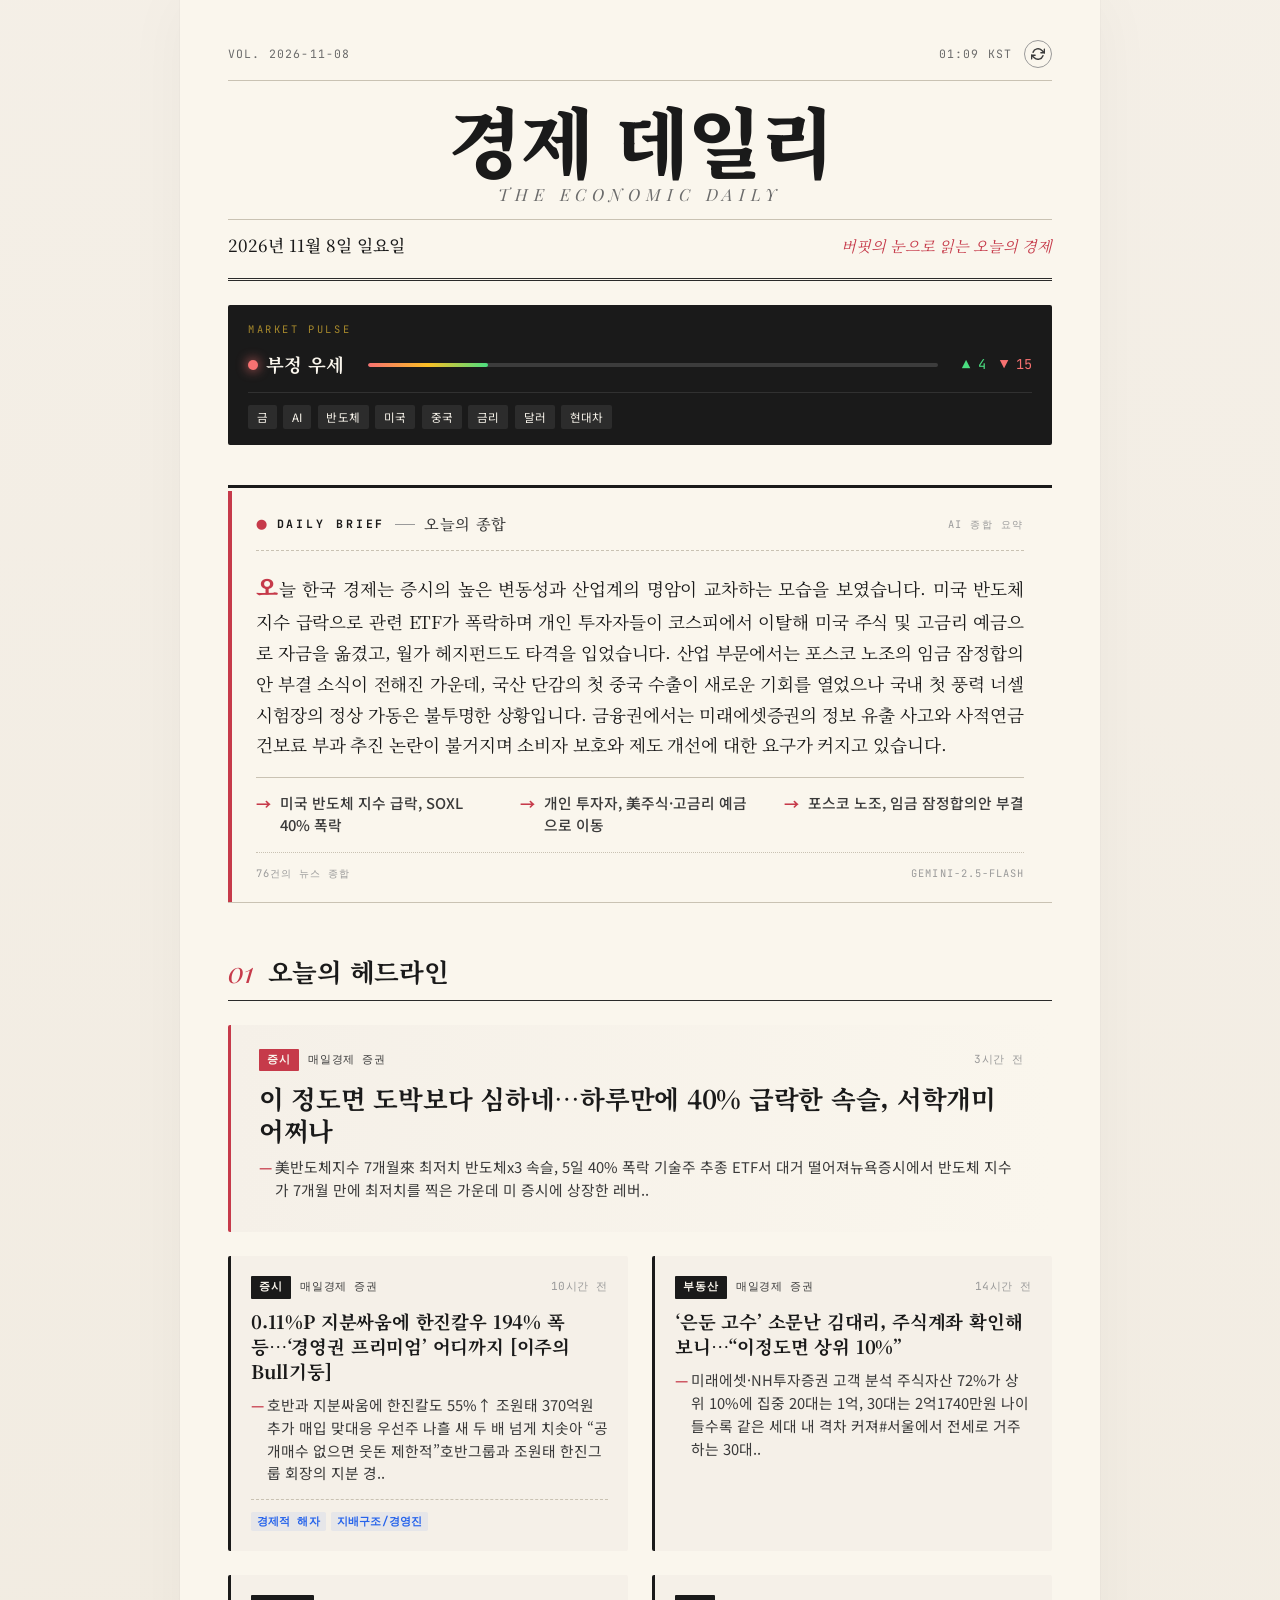
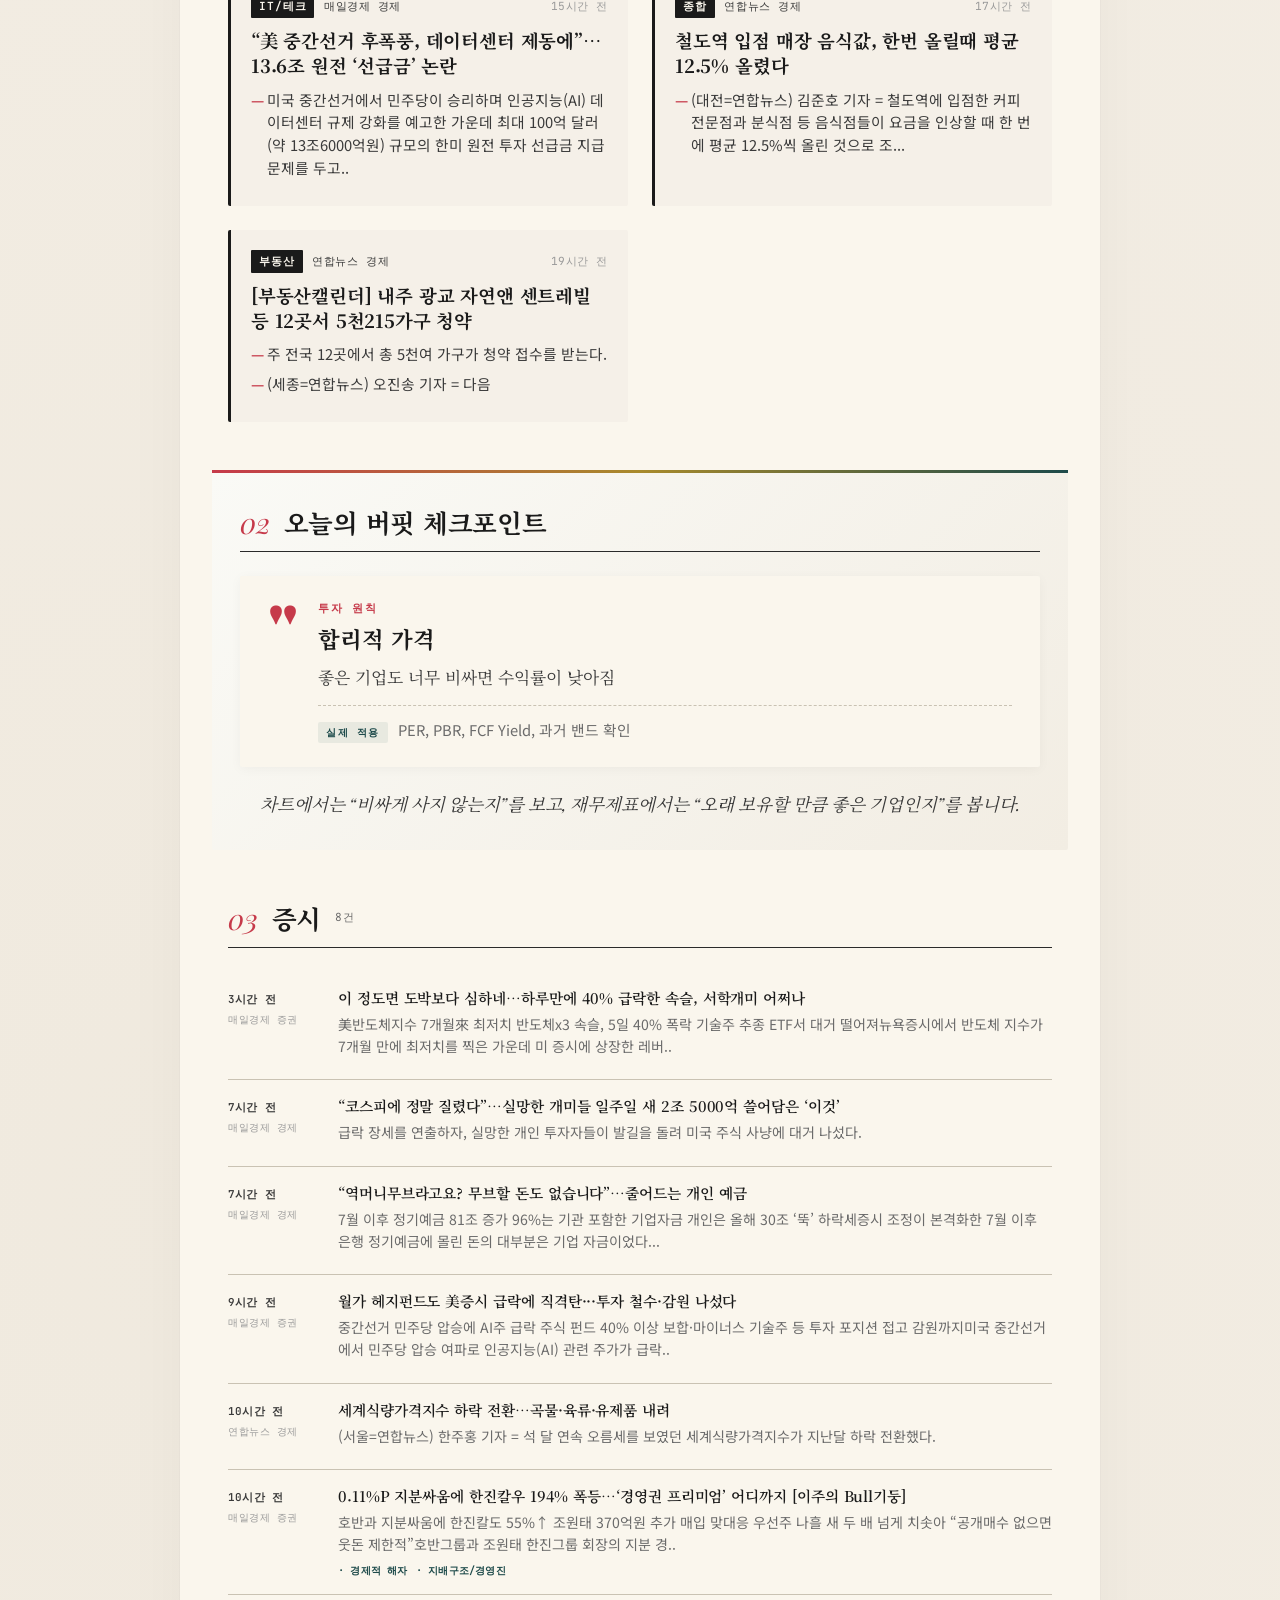
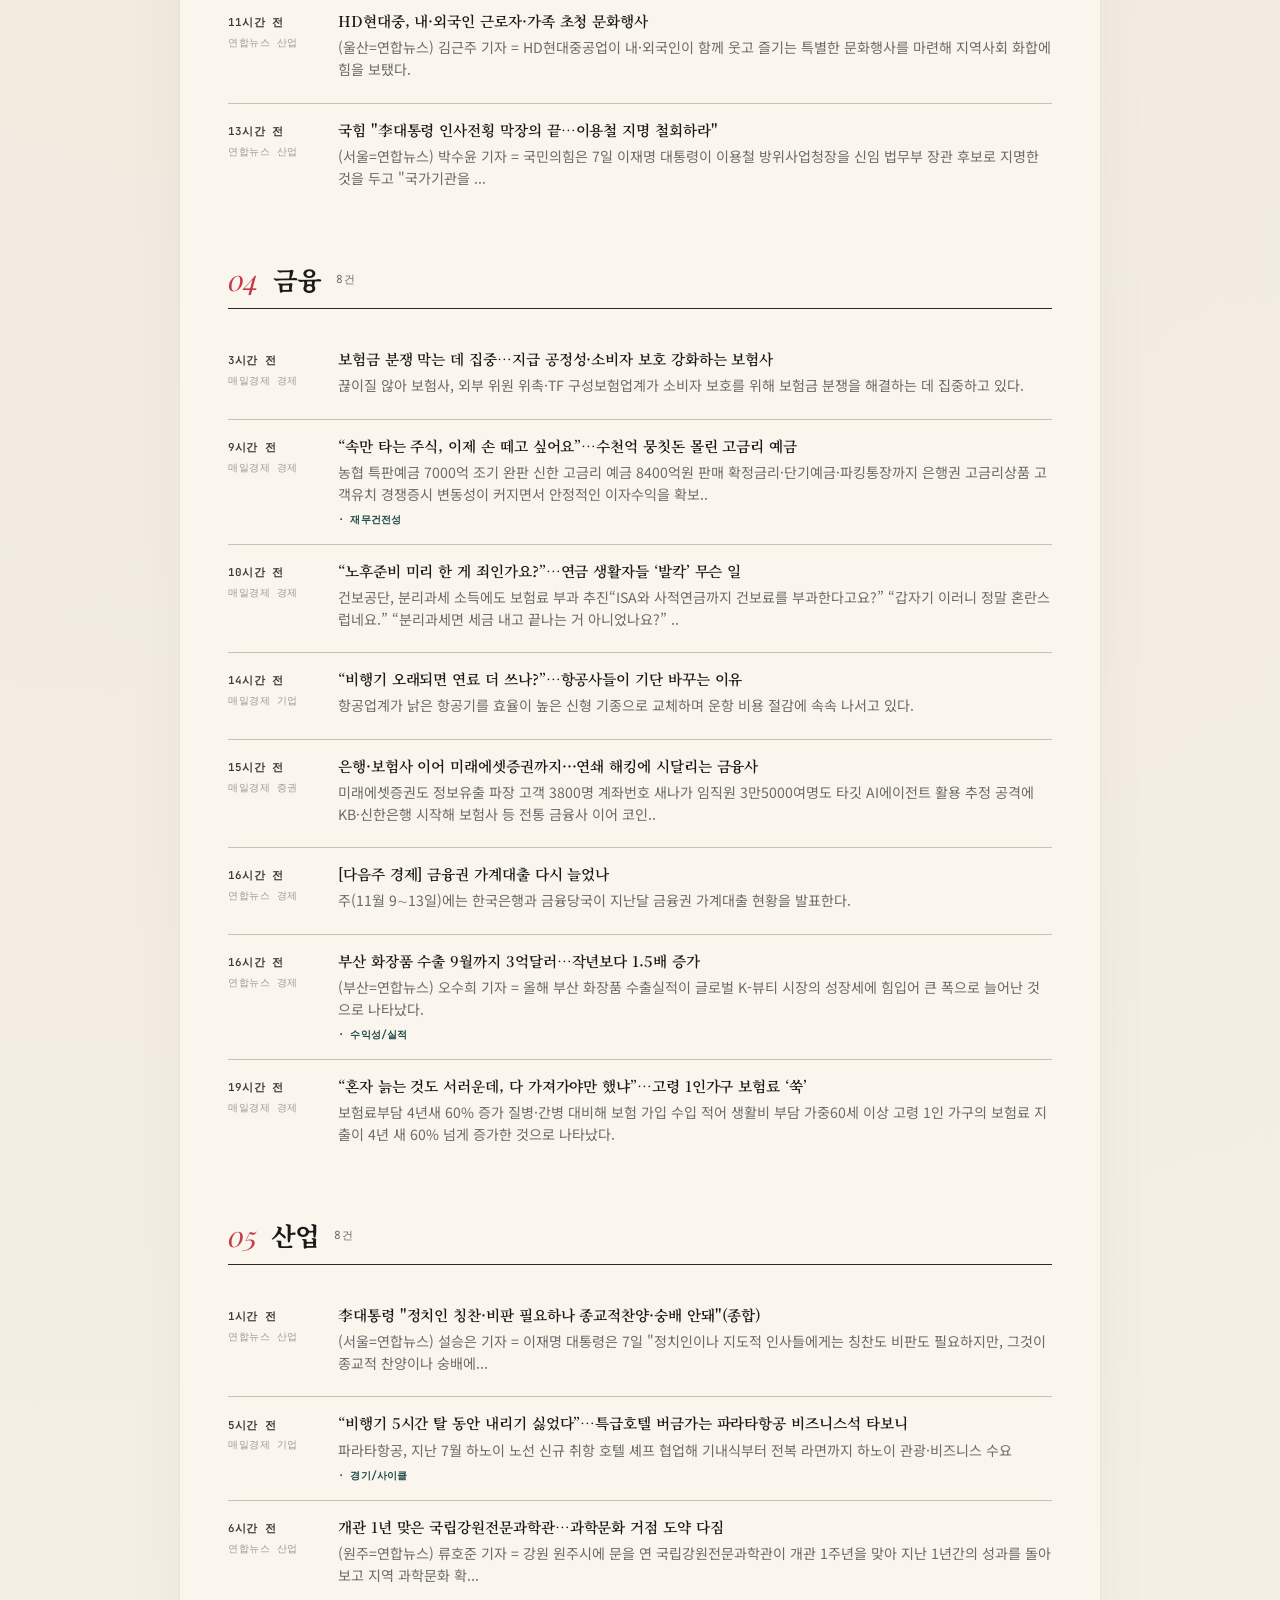
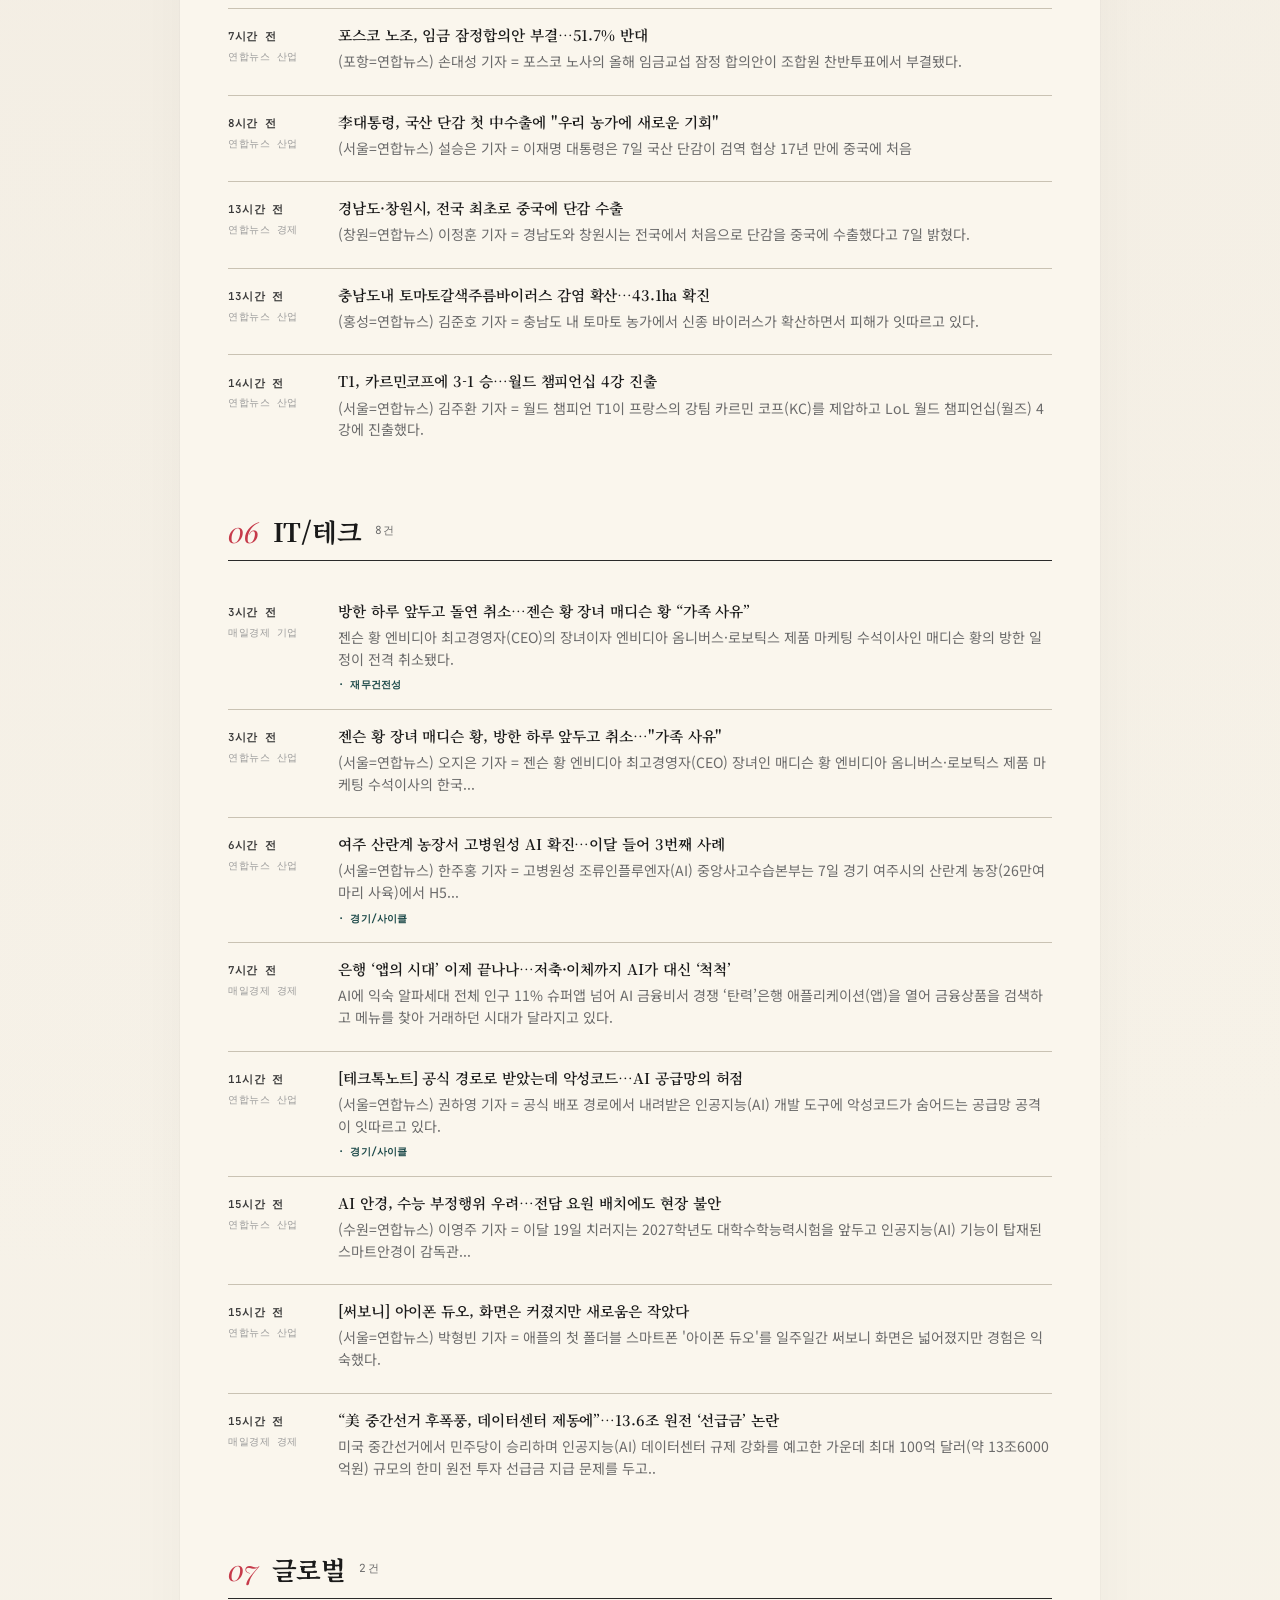
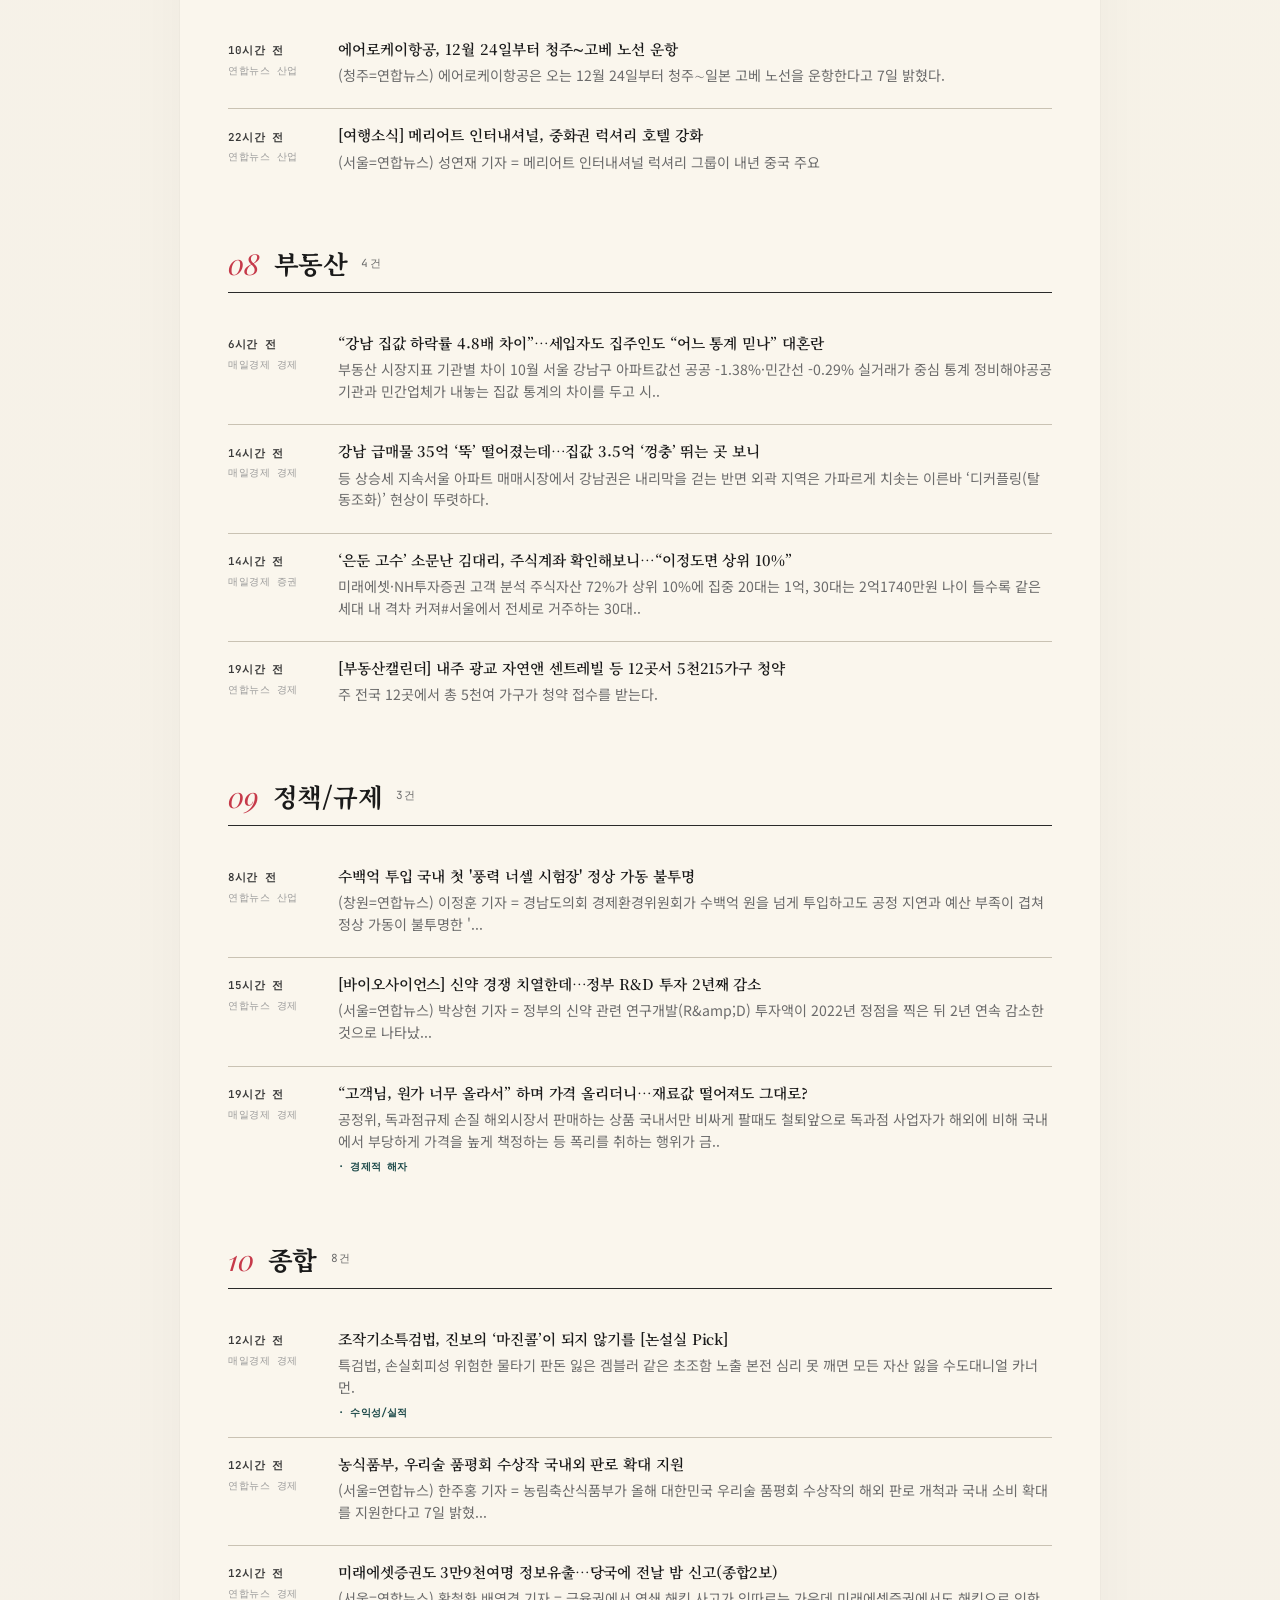
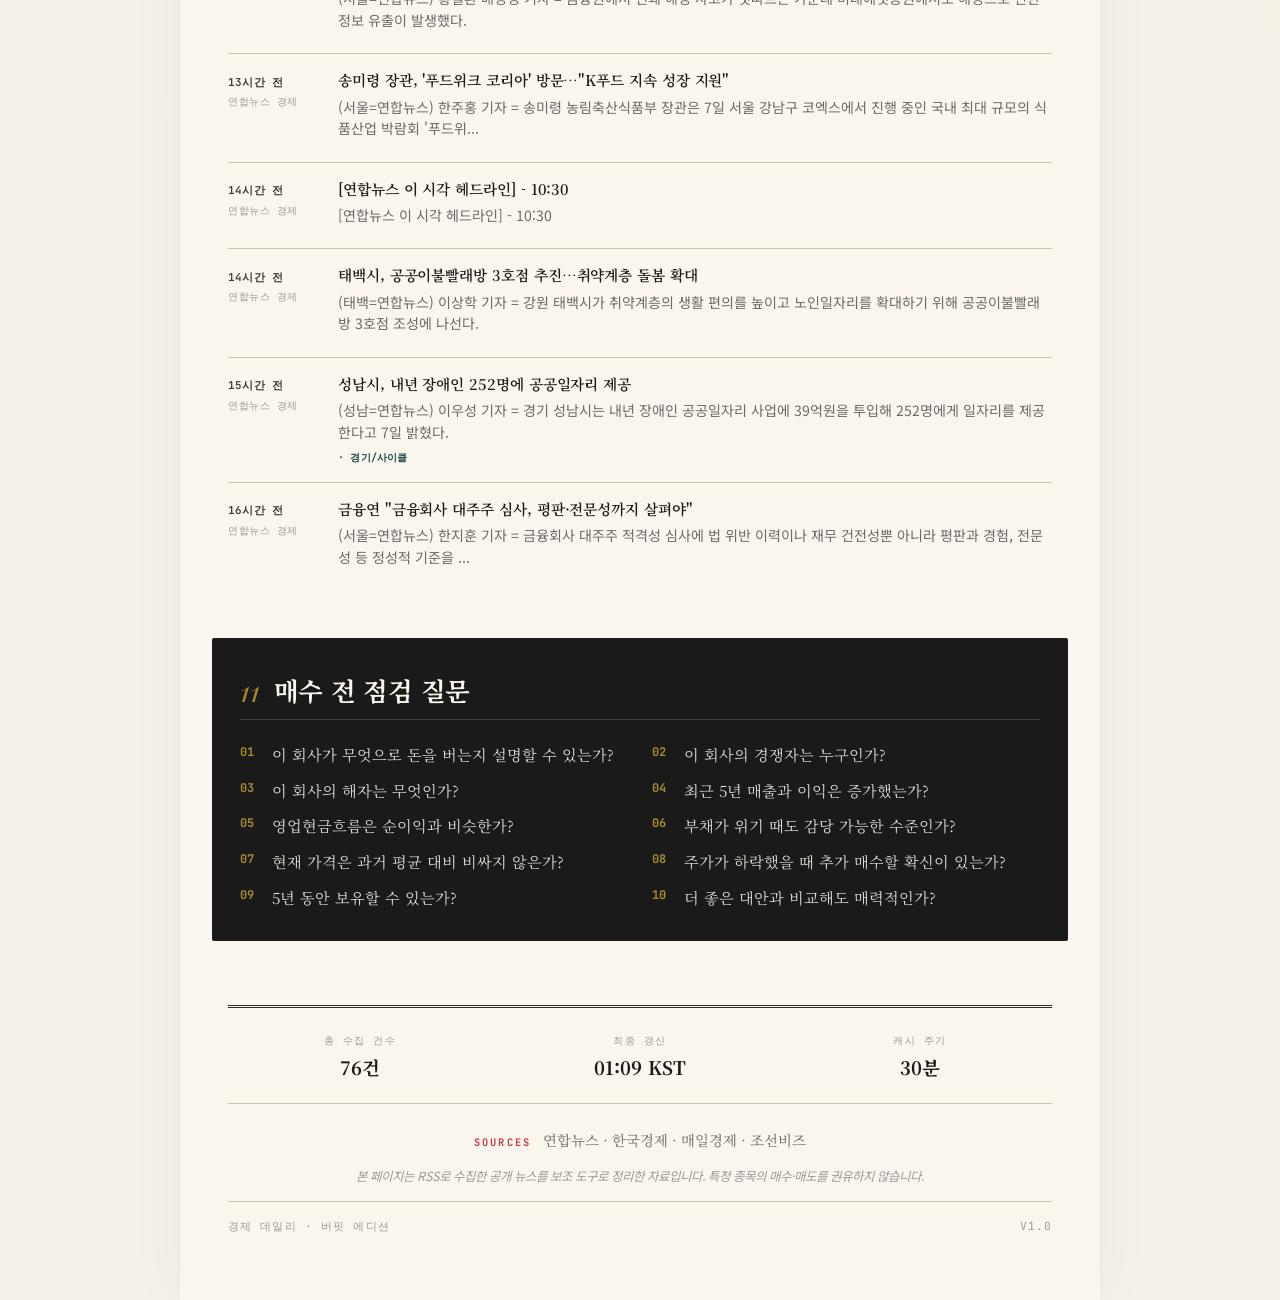
==== commit f2f70f7f: "Deploy: scheduled build 92522e4b6d6d9677eaf56b62fdeb77c64b09aa69" ====
--- a/index.html
+++ b/index.html
@@ -4,7 +4,7 @@
     <meta charset="UTF-8">
     <meta name="viewport" content="width=device-width, initial-scale=1.0, maximum-scale=5.0">
     <meta name="description" content="당일 한국 경제 뉴스를 한눈에 정리한 뉴스레터. 워렌 버핏 투자 원칙 체크포인트 포함.">
-    <title>경제 데일리 · 2026년 11월 1일 일요일</title>
+    <title>경제 데일리 · 2026년 11월 8일 일요일</title>
     <link rel="preconnect" href="https://fonts.googleapis.com">
     <link rel="preconnect" href="https://fonts.gstatic.com" crossorigin>
     <link href="https://fonts.googleapis.com/css2?family=Noto+Serif+KR:wght@400;500;700;900&family=Noto+Sans+KR:wght@300;400;500;700&family=Playfair+Display:ital,wght@0,400;0,700;0,900;1,400&family=JetBrains+Mono:wght@400;600&display=swap" rel="stylesheet">
@@ -18,10 +18,10 @@
         <header class="masthead">
             <div class="masthead-top">
                 <div class="meta-left">
-                    <span class="edition-no">VOL. 2026-11-01</span>
+                    <span class="edition-no">VOL. 2026-11-08</span>
                 </div>
                 <div class="meta-right">
-                    <span class="time-label">03:19 KST</span>
+                    <span class="time-label">01:09 KST</span>
                     <button class="refresh-btn" onclick="window.location.reload()" title="새로고침">
                         <svg width="14" height="14" viewBox="0 0 24 24" fill="none" stroke="currentColor" stroke-width="2.5" stroke-linecap="round" stroke-linejoin="round"><polyline points="23 4 23 10 17 10"></polyline><polyline points="1 20 1 14 7 14"></polyline><path d="M3.51 9a9 9 0 0 1 14.85-3.36L23 10M1 14l4.64 4.36A9 9 0 0 0 20.49 15"></path></svg>
                     </button>
@@ -32,7 +32,7 @@
                 <span class="title-en">THE ECONOMIC DAILY</span>
             </h1>
             <div class="masthead-bottom">
-                <div class="date-line">2026년 11월 1일 일요일</div>
+                <div class="date-line">2026년 11월 8일 일요일</div>
                 <div class="tagline">버핏의 눈으로 읽는 오늘의 경제</div>
             </div>
         </header>
@@ -41,36 +41,36 @@
         <section class="pulse-strip">
             <div class="pulse-label">MARKET PULSE</div>
             <div class="pulse-content">
-                <div class="pulse-sentiment sentiment-up">
+                <div class="pulse-sentiment sentiment-down">
                     <span class="sentiment-dot"></span>
-                    <span class="sentiment-text">긍정 우세</span>
+                    <span class="sentiment-text">부정 우세</span>
                 </div>
                 <div class="pulse-bar">
-                    <div class="pulse-bar-fill" style="width: 69.0%;"></div>
+                    <div class="pulse-bar-fill" style="width: 21.0%;"></div>
                 </div>
                 <div class="pulse-numbers">
-                    <span class="num-up">▲ 11</span>
-                    <span class="num-down">▼ 5</span>
+                    <span class="num-up">▲ 4</span>
+                    <span class="num-down">▼ 15</span>
                 </div>
             </div>
             
             <div class="trend-keywords">
                 
+                    <span class="trend-kw">금</span>
+                
                     <span class="trend-kw">AI</span>
                 
-                    <span class="trend-kw">금</span>
-                
                     <span class="trend-kw">반도체</span>
                 
                     <span class="trend-kw">미국</span>
                 
-                    <span class="trend-kw">유가</span>
+                    <span class="trend-kw">중국</span>
+                
+                    <span class="trend-kw">금리</span>
                 
                     <span class="trend-kw">달러</span>
                 
-                    <span class="trend-kw">코스닥</span>
-                
-                    <span class="trend-kw">중국</span>
+                    <span class="trend-kw">현대차</span>
                 
             </div>
             
@@ -90,23 +90,23 @@
             </div>
 
             <div class="brief-body">
-                <p class="brief-summary">오늘 한국 경제는 인공지능(AI) 분야의 활발한 움직임이 두드러졌다. 오픈AI 샘 올트먼 CEO가 방한하여 삼성과 SK그룹 경영진과 만나 AI 협력 및 미래 전략을 논의했으며, 특히 삼성에는 AI 지시용 키보드를 선물하며 주목받았다. 한편, 글로벌 증시에서는 나스닥100 지수가 한 달 새 2700조 원 증발하고 인텔 주가가 29% 폭락하는 등 기술주 중심의 불안정한 흐름이 나타났다. 국내에서는 고령층을 위한 &#39;실버론&#39; 예산이 625억 원으로 증액되며 금융 지원이 확대되었고, 정부는 &#39;코리아그랜드페스티벌&#39; 등 소비 진작 행사를 통해 내수 활성화에 힘쓰는 모습이다.</p>
+                <p class="brief-summary">오늘 한국 경제는 증시의 높은 변동성과 산업계의 명암이 교차하는 모습을 보였습니다. 미국 반도체 지수 급락으로 관련 ETF가 폭락하며 개인 투자자들이 코스피에서 이탈해 미국 주식 및 고금리 예금으로 자금을 옮겼고, 월가 헤지펀드도 타격을 입었습니다. 산업 부문에서는 포스코 노조의 임금 잠정합의안 부결 소식이 전해진 가운데, 국산 단감의 첫 중국 수출이 새로운 기회를 열었으나 국내 첫 풍력 너셀 시험장의 정상 가동은 불투명한 상황입니다. 금융권에서는 미래에셋증권의 정보 유출 사고와 사적연금 건보료 부과 추진 논란이 불거지며 소비자 보호와 제도 개선에 대한 요구가 커지고 있습니다.</p>
 
                 
                 <ul class="brief-points">
                     
-                    <li>샘 올트먼, 삼성·SK와 AI 협력 논의</li>
-                    
-                    <li>나스닥100, 한 달 새 2700조 원 증발</li>
-                    
-                    <li>고령층 &#39;실버론&#39; 예산 625억 원으로 증액</li>
+                    <li>미국 반도체 지수 급락, SOXL 40% 폭락</li>
+                    
+                    <li>개인 투자자, 美주식·고금리 예금으로 이동</li>
+                    
+                    <li>포스코 노조, 임금 잠정합의안 부결</li>
                     
                 </ul>
                 
             </div>
 
             <div class="brief-footer">
-                <span class="brief-stats">66건의 뉴스 종합</span>
+                <span class="brief-stats">76건의 뉴스 종합</span>
                 <span class="brief-model">gemini-2.5-flash</span>
             </div>
         </section>
@@ -130,59 +130,99 @@
                     <div class="headline-meta">
                         <span class="headline-cat">증시</span>
                         <span class="headline-source">매일경제 증권</span>
-                        <span class="headline-time">16시간 전</span>
+                        <span class="headline-time">3시간 전</span>
                     </div>
                     <h3 class="headline-title">
-                        <a href="https://www.mk.co.kr/news/stock/12192398" target="_blank" rel="noopener">“52년 만에 최악의 하루”…주가 29% 폭락 인텔, 시총 183조원 증발</a>
+                        <a href="https://www.mk.co.kr/news/stock/12201537" target="_blank" rel="noopener">이 정도면 도박보다 심하네…하루만에 40% 급락한 속슬, 서학개미 어쩌나</a>
                     </h3>
                     
                     <ul class="key-points">
                         
-                        <li>인텔 지분 10% 확보 미국 정부·엔비디아 보유지분 가치 각각 120억 달러·60억 달러 감소 추산 이번 분기 EPS 25센트·매출을 150억~160억달러 예상미국 반도체 기업 ..</li>
+                        <li>美반도체지수 7개월來 최저치 반도체x3 속슬, 5일 40% 폭락 기술주 추종 ETF서 대거 떨어져뉴욕증시에서 반도체 지수가 7개월 만에 최저치를 찍은 가운데 미 증시에 상장한 레버..</li>
                         
                     </ul>
                     
-                    
-                    <div class="buffett-tags">
-                        
-                        <span class="buffett-tag">수익성/실적</span>
-                        
-                    </div>
                     
                 </article>
                 
                 <article class="headline-card ">
                     <div class="headline-meta">
                         <span class="headline-cat">증시</span>
-                        <span class="headline-source">연합뉴스 경제</span>
-                        <span class="headline-time">22시간 전</span>
+                        <span class="headline-source">매일경제 증권</span>
+                        <span class="headline-time">10시간 전</span>
                     </div>
                     <h3 class="headline-title">
-                        <a href="https://www.yna.co.kr/view/AKR20261031005200072" target="_blank" rel="noopener">이란 확전 우려에 국제유가 2%대 급등…브렌트유 6개월만에 최고</a>
+                        <a href="https://www.mk.co.kr/news/stock/12201451" target="_blank" rel="noopener">0.11%P 지분싸움에 한진칼우 194% 폭등…‘경영권 프리미엄’ 어디까지 [이주의 Bull기둥]</a>
                     </h3>
                     
                     <ul class="key-points">
                         
-                        <li>(뉴욕=연합뉴스) 김연숙 특파원 = 30일(현지시간) 국제유가가 이란 전쟁 확전 우려와 호르무즈 해협의 원유 수송 차질 가능성에 2% 넘게 오르...</li>
+                        <li>호반과 지분싸움에 한진칼도 55%↑ 조원태 370억원 추가 매입 맞대응 우선주 나흘 새 두 배 넘게 치솟아 “공개매수 없으면 웃돈 제한적”호반그룹과 조원태 한진그룹 회장의 지분 경..</li>
                         
                     </ul>
                     
+                    
+                    <div class="buffett-tags">
+                        
+                        <span class="buffett-tag">경제적 해자</span>
+                        
+                        <span class="buffett-tag">지배구조/경영진</span>
+                        
+                    </div>
                     
                 </article>
                 
                 <article class="headline-card ">
                     <div class="headline-meta">
-                        <span class="headline-cat">정책/규제</span>
+                        <span class="headline-cat">부동산</span>
+                        <span class="headline-source">매일경제 증권</span>
+                        <span class="headline-time">14시간 전</span>
+                    </div>
+                    <h3 class="headline-title">
+                        <a href="https://www.mk.co.kr/news/stock/12201398" target="_blank" rel="noopener">‘은둔 고수’ 소문난 김대리, 주식계좌 확인해보니…“이정도면 상위 10%”</a>
+                    </h3>
+                    
+                    <ul class="key-points">
+                        
+                        <li>미래에셋·NH투자증권 고객 분석 주식자산 72%가 상위 10%에 집중 20대는 1억, 30대는 2억1740만원 나이 들수록 같은 세대 내 격차 커져#서울에서 전세로 거주하는 30대..</li>
+                        
+                    </ul>
+                    
+                    
+                </article>
+                
+                <article class="headline-card ">
+                    <div class="headline-meta">
+                        <span class="headline-cat">IT/테크</span>
                         <span class="headline-source">매일경제 경제</span>
-                        <span class="headline-time">4시간 전</span>
+                        <span class="headline-time">15시간 전</span>
                     </div>
                     <h3 class="headline-title">
-                        <a href="https://www.mk.co.kr/news/economy/12192512" target="_blank" rel="noopener">‘월 3000만원 따박따박’ 공정위 전관 변호사…기업 승소율은 되레 낮아</a>
+                        <a href="https://www.mk.co.kr/news/economy/12201386" target="_blank" rel="noopener">“美 중간선거 후폭풍, 데이터센터 제동에”…13.6조 원전 ‘선급금’ 논란</a>
                     </h3>
                     
                     <ul class="key-points">
                         
-                        <li>6대 로펌 기업 승소율 20.3% 전관 참여 사건은 14.8% 그쳐공정거래위원회 관료 출신 변호사의 승소율이 그렇지 않은 변호사보다</li>
+                        <li>미국 중간선거에서 민주당이 승리하며 인공지능(AI) 데이터센터 규제 강화를 예고한 가운데 최대 100억 달러(약 13조6000억원) 규모의 한미 원전 투자 선급금 지급 문제를 두고..</li>
+                        
+                    </ul>
+                    
+                    
+                </article>
+                
+                <article class="headline-card ">
+                    <div class="headline-meta">
+                        <span class="headline-cat">종합</span>
+                        <span class="headline-source">연합뉴스 경제</span>
+                        <span class="headline-time">17시간 전</span>
+                    </div>
+                    <h3 class="headline-title">
+                        <a href="https://www.yna.co.kr/view/AKR20261106149100063" target="_blank" rel="noopener">철도역 입점 매장 음식값, 한번 올릴때 평균 12.5% 올렸다</a>
+                    </h3>
+                    
+                    <ul class="key-points">
+                        
+                        <li>(대전=연합뉴스) 김준호 기자 = 철도역에 입점한 커피전문점과 분식점 등 음식점들이 요금을 인상할 때 한 번에 평균 12.5%씩 올린 것으로 조...</li>
                         
                     </ul>
                     
@@ -193,66 +233,20 @@
                     <div class="headline-meta">
                         <span class="headline-cat">부동산</span>
                         <span class="headline-source">연합뉴스 경제</span>
-                        <span class="headline-time">20시간 전</span>
+                        <span class="headline-time">19시간 전</span>
                     </div>
                     <h3 class="headline-title">
-                        <a href="https://www.yna.co.kr/view/AKR20261030169300003" target="_blank" rel="noopener">[부동산캘린더] 내주 고덕강일3단지 등 전국 4천928가구 청약 접수</a>
+                        <a href="https://www.yna.co.kr/view/AKR20261106175000003" target="_blank" rel="noopener">[부동산캘린더] 내주 광교 자연앤 센트레빌 등 12곳서 5천215가구 청약</a>
                     </h3>
                     
                     <ul class="key-points">
                         
-                        <li>주 전국에서 약 5천가구가 청약 신청을 받는다.</li>
+                        <li>주 전국 12곳에서 총 5천여 가구가 청약 접수를 받는다.</li>
                         
                         <li>(세종=연합뉴스) 오진송 기자 = 다음</li>
                         
                     </ul>
                     
-                    
-                </article>
-                
-                <article class="headline-card ">
-                    <div class="headline-meta">
-                        <span class="headline-cat">금융</span>
-                        <span class="headline-source">매일경제 경제</span>
-                        <span class="headline-time">16시간 전</span>
-                    </div>
-                    <h3 class="headline-title">
-                        <a href="https://www.mk.co.kr/news/economy/12192405" target="_blank" rel="noopener">“3년 전에도 뇌경색 있었다” 2000만원 거절한 보험사…법원 판단은 [어쩌다 세상이]</a>
-                    </h3>
-                    
-                    <ul class="key-points">
-                        
-                        <li>보험사, 보험금 청구권 시효 지났다며 소송 3년내 청구해야 소멸시효 분쟁 피할 수 있어보험금 청구권은 원칙적으로 보험금을 청구할 수 있는 때부터 3년이 지나면 소멸합니다.</li>
-                        
-                    </ul>
-                    
-                    
-                </article>
-                
-                <article class="headline-card ">
-                    <div class="headline-meta">
-                        <span class="headline-cat">산업</span>
-                        <span class="headline-source">연합뉴스 산업</span>
-                        <span class="headline-time">19시간 전</span>
-                    </div>
-                    <h3 class="headline-title">
-                        <a href="https://www.yna.co.kr/view/AKR20261028198700003" target="_blank" rel="noopener">중국 BYD 한국서 수입차 4위…현대차·기아 중국 점유율은 0.6%</a>
-                    </h3>
-                    
-                    <ul class="key-points">
-                        
-                        <li>(서울=연합뉴스) 김윤구 기자 = 지난 28일 서울 용산의 BYD 전시장.</li>
-                        
-                        <li>평일 오후에도 BYD 차량을 직접 살펴보려는 소비자들의 발길이 이어졌...</li>
-                        
-                    </ul>
-                    
-                    
-                    <div class="buffett-tags">
-                        
-                        <span class="buffett-tag">경제적 해자</span>
-                        
-                    </div>
                     
                 </article>
                 
@@ -321,14 +315,46 @@
                 <article class="news-item">
                     <div class="news-time">
                         <span class="time-rel">3시간 전</span>
-                        <span class="time-source">연합뉴스 산업</span>
-                    </div>
-                    <div class="news-body">
-                        <h4 class="news-title">
-                            <a href="https://www.yna.co.kr/view/AKR20261031050000004" target="_blank" rel="noopener">핼러윈 인파 혼잡에 이태원역 무정차 통과…&#34;진입 자제&#34;</a>
-                        </h4>
-                        
-                        <p class="news-excerpt">(서울=연합뉴스) 정지수 기자 = 31일 오후 11시 47분부터 지하철 6호선이 이태원역을 무정차 통과한다.</p>
+                        <span class="time-source">매일경제 증권</span>
+                    </div>
+                    <div class="news-body">
+                        <h4 class="news-title">
+                            <a href="https://www.mk.co.kr/news/stock/12201537" target="_blank" rel="noopener">이 정도면 도박보다 심하네…하루만에 40% 급락한 속슬, 서학개미 어쩌나</a>
+                        </h4>
+                        
+                        <p class="news-excerpt">美반도체지수 7개월來 최저치 반도체x3 속슬, 5일 40% 폭락 기술주 추종 ETF서 대거 떨어져뉴욕증시에서 반도체 지수가 7개월 만에 최저치를 찍은 가운데 미 증시에 상장한 레버..</p>
+                        
+                        
+                    </div>
+                </article>
+                
+                <article class="news-item">
+                    <div class="news-time">
+                        <span class="time-rel">7시간 전</span>
+                        <span class="time-source">매일경제 경제</span>
+                    </div>
+                    <div class="news-body">
+                        <h4 class="news-title">
+                            <a href="https://www.mk.co.kr/news/economy/12201494" target="_blank" rel="noopener">“코스피에 정말 질렸다”…실망한 개미들 일주일 새 2조 5000억 쓸어담은 ‘이것’</a>
+                        </h4>
+                        
+                        <p class="news-excerpt">급락 장세를 연출하자, 실망한 개인 투자자들이 발길을 돌려 미국 주식 사냥에 대거 나섰다.</p>
+                        
+                        
+                    </div>
+                </article>
+                
+                <article class="news-item">
+                    <div class="news-time">
+                        <span class="time-rel">7시간 전</span>
+                        <span class="time-source">매일경제 경제</span>
+                    </div>
+                    <div class="news-body">
+                        <h4 class="news-title">
+                            <a href="https://www.mk.co.kr/news/economy/12201492" target="_blank" rel="noopener">“역머니무브라고요? 무브할 돈도 없습니다”…줄어드는 개인 예금</a>
+                        </h4>
+                        
+                        <p class="news-excerpt">7월 이후 정기예금 81조 증가 96%는 기관 포함한 기업자금 개인은 올해 30조 ‘뚝’ 하락세증시 조정이 본격화한 7월 이후 은행 정기예금에 몰린 돈의 대부분은 기업 자금이었다...</p>
                         
                         
                     </div>
@@ -341,17 +367,11 @@
                     </div>
                     <div class="news-body">
                         <h4 class="news-title">
-                            <a href="https://www.mk.co.kr/news/stock/12192467" target="_blank" rel="noopener">“월요일 개장이 두렵습니다”…나스닥100 한달 새 2700조 증발</a>
-                        </h4>
-                        
-                        <p class="news-excerpt">나스닥100 지수 이달 들어 5.8% 넘게 하락 예상 시가총액 감소 약 2670조원 스페이스X 시가총액보다</p>
-                        
-                        
-                        <div class="news-tags">
-                            
-                            <span class="news-tag">· 수익성/실적</span>
-                            
-                        </div>
+                            <a href="https://www.mk.co.kr/news/stock/12201467" target="_blank" rel="noopener">월가 헤지펀드도 美증시 급락에 직격탄···투자 철수·감원 나섰다</a>
+                        </h4>
+                        
+                        <p class="news-excerpt">중간선거 민주당 압승에 AI주 급락 주식 펀드 40% 이상 보합·마이너스 기술주 등 투자 포지션 접고 감원까지미국 중간선거에서 민주당 압승 여파로 인공지능(AI) 관련 주가가 급락..</p>
+                        
                         
                     </div>
                 </article>
@@ -359,14 +379,14 @@
                 <article class="news-item">
                     <div class="news-time">
                         <span class="time-rel">10시간 전</span>
-                        <span class="time-source">매일경제 기업</span>
-                    </div>
-                    <div class="news-body">
-                        <h4 class="news-title">
-                            <a href="https://www.mk.co.kr/news/business/12192456" target="_blank" rel="noopener">“어디에 쓰는 물건인고”....AI 투자 급랭 속 방한 샘 올트먼이 꺼낸 선물</a>
-                        </h4>
-                        
-                        <p class="news-excerpt">앤트로픽 IPO 앞두고 삼성·SK 회동 샴성사장단에겐 마이크로 키보드 선물 용인·서울 오가며 협력 모색챗GPT 개발사 오픈AI의 샘 올트먼 최고경영자(CEO)가 1박2일의 짧은 방..</p>
+                        <span class="time-source">연합뉴스 경제</span>
+                    </div>
+                    <div class="news-body">
+                        <h4 class="news-title">
+                            <a href="https://www.yna.co.kr/view/AKR20261107034800030" target="_blank" rel="noopener">세계식량가격지수 하락 전환…곡물·육류·유제품 내려</a>
+                        </h4>
+                        
+                        <p class="news-excerpt">(서울=연합뉴스) 한주홍 기자 = 석 달 연속 오름세를 보였던 세계식량가격지수가 지난달 하락 전환했다.</p>
                         
                         
                     </div>
@@ -379,14 +399,16 @@
                     </div>
                     <div class="news-body">
                         <h4 class="news-title">
-                            <a href="https://www.mk.co.kr/news/stock/12191855" target="_blank" rel="noopener">서울머니쇼 직관 놓쳤다면 … 4일부터 다시 보기 서비스</a>
-                        </h4>
-                        
-                        <p class="news-excerpt">지난 10월 29일부터 31일까지 열린 국가대표 재테크박람회 서울머니쇼플러스(+) 행사가 성황리에 마무리됐다.</p>
+                            <a href="https://www.mk.co.kr/news/stock/12201451" target="_blank" rel="noopener">0.11%P 지분싸움에 한진칼우 194% 폭등…‘경영권 프리미엄’ 어디까지 [이주의 Bull기둥]</a>
+                        </h4>
+                        
+                        <p class="news-excerpt">호반과 지분싸움에 한진칼도 55%↑ 조원태 370억원 추가 매입 맞대응 우선주 나흘 새 두 배 넘게 치솟아 “공개매수 없으면 웃돈 제한적”호반그룹과 조원태 한진그룹 회장의 지분 경..</p>
                         
                         
                         <div class="news-tags">
                             
+                            <span class="news-tag">· 경제적 해자</span>
+                            
                             <span class="news-tag">· 지배구조/경영진</span>
                             
                         </div>
@@ -397,83 +419,31 @@
                 <article class="news-item">
                     <div class="news-time">
                         <span class="time-rel">11시간 전</span>
-                        <span class="time-source">매일경제 증권</span>
-                    </div>
-                    <div class="news-body">
-                        <h4 class="news-title">
-                            <a href="https://www.mk.co.kr/news/stock/12192438" target="_blank" rel="noopener">“‘10배 불려준다’ 말에 투자한 1.3억 몽땅 날려”…홍준표, 26년 전 흑역사 회상</a>
-                        </h4>
-                        
-                        <p class="news-excerpt">“요즘 증시가 폭락 상태에 이르고 개미 투자자들이 손해를 많이 보고 있어 걱정이다” 홍준표 전 대구시장이 31일 페이스북에 본인의 26년 전 과거를 회상하며 이같이 적었다.</p>
-                        
-                        
-                    </div>
-                </article>
-                
-                <article class="news-item">
-                    <div class="news-time">
-                        <span class="time-rel">14시간 전</span>
-                        <span class="time-source">매일경제 경제</span>
-                    </div>
-                    <div class="news-body">
-                        <h4 class="news-title">
-                            <a href="https://www.mk.co.kr/news/economy/12192411" target="_blank" rel="noopener">[단독] 글로벌 도시 순위 1위는 뉴욕...고령화 영향권 서울은 순위 하락</a>
-                        </h4>
-                        
-                        <p class="news-excerpt">英 옥스퍼드이코노믹스 도시 평가 고령화 탓 순위 23계단 ‘뚝’ 38위 경제 부문에선 62위까지 떨어져 집값 급등·비싼 임대료 문제 지적서울의 글로벌 도시경쟁력 순위가 1년 새 2..</p>
-                        
-                        
-                        <div class="news-tags">
-                            
-                            <span class="news-tag">· 경제적 해자</span>
-                            
-                        </div>
-                        
-                    </div>
-                </article>
-                
-                <article class="news-item">
-                    <div class="news-time">
-                        <span class="time-rel">16시간 전</span>
-                        <span class="time-source">매일경제 증권</span>
-                    </div>
-                    <div class="news-body">
-                        <h4 class="news-title">
-                            <a href="https://www.mk.co.kr/news/stock/12192400" target="_blank" rel="noopener">“‘반도체 업황 연동’ 보안株라 불러주세요”…36% 반등한 한화비전 [이주의 Bull기둥]</a>
-                        </h4>
-                        
-                        <p class="news-excerpt">자회사 세미텍 흑자 전환에 TC본더 장기 성장세 재부각한화비전 주가가 3분기 ‘깜짝 실적’에 힘입어 일주일 새 30% 이상 급등했다.</p>
-                        
-                        
-                        <div class="news-tags">
-                            
-                            <span class="news-tag">· 수익성/실적</span>
-                            
-                            <span class="news-tag">· 경기/사이클</span>
-                            
-                        </div>
-                        
-                    </div>
-                </article>
-                
-                <article class="news-item">
-                    <div class="news-time">
-                        <span class="time-rel">16시간 전</span>
-                        <span class="time-source">매일경제 증권</span>
-                    </div>
-                    <div class="news-body">
-                        <h4 class="news-title">
-                            <a href="https://www.mk.co.kr/news/stock/12192398" target="_blank" rel="noopener">“52년 만에 최악의 하루”…주가 29% 폭락 인텔, 시총 183조원 증발</a>
-                        </h4>
-                        
-                        <p class="news-excerpt">인텔 지분 10% 확보 미국 정부·엔비디아 보유지분 가치 각각 120억 달러·60억 달러 감소 추산 이번 분기 EPS 25센트·매출을 150억~160억달러 예상미국 반도체 기업 ..</p>
-                        
-                        
-                        <div class="news-tags">
-                            
-                            <span class="news-tag">· 수익성/실적</span>
-                            
-                        </div>
+                        <span class="time-source">연합뉴스 산업</span>
+                    </div>
+                    <div class="news-body">
+                        <h4 class="news-title">
+                            <a href="https://www.yna.co.kr/view/AKR20261106136300057" target="_blank" rel="noopener">HD현대중, 내·외국인 근로자·가족 초청 문화행사</a>
+                        </h4>
+                        
+                        <p class="news-excerpt">(울산=연합뉴스) 김근주 기자 = HD현대중공업이 내·외국인이 함께 웃고 즐기는 특별한 문화행사를 마련해 지역사회 화합에 힘을 보탰다.</p>
+                        
+                        
+                    </div>
+                </article>
+                
+                <article class="news-item">
+                    <div class="news-time">
+                        <span class="time-rel">13시간 전</span>
+                        <span class="time-source">연합뉴스 산업</span>
+                    </div>
+                    <div class="news-body">
+                        <h4 class="news-title">
+                            <a href="https://www.yna.co.kr/view/AKR20261107028200001" target="_blank" rel="noopener">국힘 &#34;李대통령 인사전횡 막장의 끝…이용철 지명 철회하라&#34;</a>
+                        </h4>
+                        
+                        <p class="news-excerpt">(서울=연합뉴스) 박수윤 기자 = 국민의힘은 7일 이재명 대통령이 이용철 방위사업청장을 신임 법무부 장관 후보로 지명한 것을 두고 &#34;국가기관을 ...</p>
+                        
                         
                     </div>
                 </article>
@@ -487,10 +457,26 @@
                 <span class="section-num">04</span>
                 <h2 class="section-title">금융</h2>
                 <span class="section-divider"></span>
-                <span class="section-count">3건</span>
+                <span class="section-count">8건</span>
             </div>
 
             <div class="news-list">
+                
+                <article class="news-item">
+                    <div class="news-time">
+                        <span class="time-rel">3시간 전</span>
+                        <span class="time-source">매일경제 경제</span>
+                    </div>
+                    <div class="news-body">
+                        <h4 class="news-title">
+                            <a href="https://www.mk.co.kr/news/economy/12201540" target="_blank" rel="noopener">보험금 분쟁 막는 데 집중…지급 공정성·소비자 보호 강화하는 보험사</a>
+                        </h4>
+                        
+                        <p class="news-excerpt">끊이질 않아 보험사, 외부 위원 위촉·TF 구성보험업계가 소비자 보호를 위해 보험금 분쟁을 해결하는 데 집중하고 있다.</p>
+                        
+                        
+                    </div>
+                </article>
                 
                 <article class="news-item">
                     <div class="news-time">
@@ -499,10 +485,64 @@
                     </div>
                     <div class="news-body">
                         <h4 class="news-title">
-                            <a href="https://www.mk.co.kr/news/economy/12192462" target="_blank" rel="noopener">“급하게 목돈 필요했는데”…소득 없어도 가능, ‘저리대출’ 더 나온다는데</a>
-                        </h4>
-                        
-                        <p class="news-excerpt">실버론, 540억→625억 증액 의결 60세 이상 국민연금 수급자 대상 전·월세 보증금 등 금리 연 3.21%국민연금을 받는 고령층 대상 긴급자금 대출사업인 ‘실버론’의 올해 예산..</p>
+                            <a href="https://www.mk.co.kr/news/economy/12201465" target="_blank" rel="noopener">“속만 타는 주식, 이제 손 떼고 싶어요”…수천억 뭉칫돈 몰린 고금리 예금</a>
+                        </h4>
+                        
+                        <p class="news-excerpt">농협 특판예금 7000억 조기 완판 신한 고금리 예금 8400억원 판매 확정금리·단기예금·파킹통장까지 은행권 고금리상품 고객유치 경쟁증시 변동성이 커지면서 안정적인 이자수익을 확보..</p>
+                        
+                        
+                        <div class="news-tags">
+                            
+                            <span class="news-tag">· 재무건전성</span>
+                            
+                        </div>
+                        
+                    </div>
+                </article>
+                
+                <article class="news-item">
+                    <div class="news-time">
+                        <span class="time-rel">10시간 전</span>
+                        <span class="time-source">매일경제 경제</span>
+                    </div>
+                    <div class="news-body">
+                        <h4 class="news-title">
+                            <a href="https://www.mk.co.kr/news/economy/12201462" target="_blank" rel="noopener">“노후준비 미리 한 게 죄인가요?”…연금 생활자들 ‘발칵’ 무슨 일</a>
+                        </h4>
+                        
+                        <p class="news-excerpt">건보공단, 분리과세 소득에도 보험료 부과 추진“ISA와 사적연금까지 건보료를 부과한다고요?” “갑자기 이러니 정말 혼란스럽네요.” “분리과세면 세금 내고 끝나는 거 아니었나요?” ..</p>
+                        
+                        
+                    </div>
+                </article>
+                
+                <article class="news-item">
+                    <div class="news-time">
+                        <span class="time-rel">14시간 전</span>
+                        <span class="time-source">매일경제 기업</span>
+                    </div>
+                    <div class="news-body">
+                        <h4 class="news-title">
+                            <a href="https://www.mk.co.kr/news/business/12201405" target="_blank" rel="noopener">“비행기 오래되면 연료 더 쓰나?”…항공사들이 기단 바꾸는 이유</a>
+                        </h4>
+                        
+                        <p class="news-excerpt">항공업계가 낡은 항공기를 효율이 높은 신형 기종으로 교체하며 운항 비용 절감에 속속 나서고 있다.</p>
+                        
+                        
+                    </div>
+                </article>
+                
+                <article class="news-item">
+                    <div class="news-time">
+                        <span class="time-rel">15시간 전</span>
+                        <span class="time-source">매일경제 증권</span>
+                    </div>
+                    <div class="news-body">
+                        <h4 class="news-title">
+                            <a href="https://www.mk.co.kr/news/stock/12201388" target="_blank" rel="noopener">은행·보험사 이어 미래에셋증권까지···연쇄 해킹에 시달리는 금융사</a>
+                        </h4>
+                        
+                        <p class="news-excerpt">미래에셋증권도 정보유출 파장 고객 3800명 계좌번호 새나가 임직원 3만5000여명도 타깃 AI에이전트 활용 추정 공격에 KB·신한은행 시작해 보험사 등 전통 금융사 이어 코인..</p>
                         
                         
                     </div>
@@ -511,30 +551,52 @@
                 <article class="news-item">
                     <div class="news-time">
                         <span class="time-rel">16시간 전</span>
+                        <span class="time-source">연합뉴스 경제</span>
+                    </div>
+                    <div class="news-body">
+                        <h4 class="news-title">
+                            <a href="https://www.yna.co.kr/view/AKR20261107017800002" target="_blank" rel="noopener">[다음주 경제] 금융권 가계대출 다시 늘었나</a>
+                        </h4>
+                        
+                        <p class="news-excerpt">주(11월 9∼13일)에는 한국은행과 금융당국이 지난달 금융권 가계대출 현황을 발표한다.</p>
+                        
+                        
+                    </div>
+                </article>
+                
+                <article class="news-item">
+                    <div class="news-time">
+                        <span class="time-rel">16시간 전</span>
+                        <span class="time-source">연합뉴스 경제</span>
+                    </div>
+                    <div class="news-body">
+                        <h4 class="news-title">
+                            <a href="https://www.yna.co.kr/view/AKR20261106030800051" target="_blank" rel="noopener">부산 화장품 수출 9월까지 3억달러…작년보다 1.5배 증가</a>
+                        </h4>
+                        
+                        <p class="news-excerpt">(부산=연합뉴스) 오수희 기자 = 올해 부산 화장품 수출실적이 글로벌 K-뷰티 시장의 성장세에 힘입어 큰 폭으로 늘어난 것으로 나타났다.</p>
+                        
+                        
+                        <div class="news-tags">
+                            
+                            <span class="news-tag">· 수익성/실적</span>
+                            
+                        </div>
+                        
+                    </div>
+                </article>
+                
+                <article class="news-item">
+                    <div class="news-time">
+                        <span class="time-rel">19시간 전</span>
                         <span class="time-source">매일경제 경제</span>
                     </div>
                     <div class="news-body">
                         <h4 class="news-title">
-                            <a href="https://www.mk.co.kr/news/economy/12192405" target="_blank" rel="noopener">“3년 전에도 뇌경색 있었다” 2000만원 거절한 보험사…법원 판단은 [어쩌다 세상이]</a>
-                        </h4>
-                        
-                        <p class="news-excerpt">보험사, 보험금 청구권 시효 지났다며 소송 3년내 청구해야 소멸시효 분쟁 피할 수 있어보험금 청구권은 원칙적으로 보험금을 청구할 수 있는 때부터 3년이 지나면 소멸합니다.</p>
-                        
-                        
-                    </div>
-                </article>
-                
-                <article class="news-item">
-                    <div class="news-time">
-                        <span class="time-rel">21시간 전</span>
-                        <span class="time-source">매일경제 경제</span>
-                    </div>
-                    <div class="news-body">
-                        <h4 class="news-title">
-                            <a href="https://www.mk.co.kr/news/economy/12192326" target="_blank" rel="noopener">“빚내 뛰어든 증시, 이젠 돈 갚고 싶어”…빚투 열기 식자 개인 신용대출 ‘뚝’</a>
-                        </h4>
-                        
-                        <p class="news-excerpt">5대 은행 신용대출 증가세 꺾여 기업은 운전자금 확보에 대출↑이달 중순까지 가파르게 늘어나던 5대 시중은행(KB국민·신한·하나·우리·NH농협)의 신용대출이 9일 만에 1조6000억..</p>
+                            <a href="https://www.mk.co.kr/news/economy/12201283" target="_blank" rel="noopener">“혼자 늙는 것도 서러운데, 다 가져가야만 했냐”…고령 1인가구 보험료 ‘쑥’</a>
+                        </h4>
+                        
+                        <p class="news-excerpt">보험료부담 4년새 60% 증가 질병·간병 대비해 보험 가입 수입 적어 생활비 부담 가중60세 이상 고령 1인 가구의 보험료 지출이 4년 새 60% 넘게 증가한 것으로 나타났다.</p>
                         
                         
                     </div>
@@ -556,31 +618,117 @@
                 
                 <article class="news-item">
                     <div class="news-time">
+                        <span class="time-rel">1시간 전</span>
+                        <span class="time-source">연합뉴스 산업</span>
+                    </div>
+                    <div class="news-body">
+                        <h4 class="news-title">
+                            <a href="https://www.yna.co.kr/view/AKR20261107040051001" target="_blank" rel="noopener">李대통령 &#34;정치인 칭찬·비판 필요하나 종교적찬양·숭배 안돼&#34;(종합)</a>
+                        </h4>
+                        
+                        <p class="news-excerpt">(서울=연합뉴스) 설승은 기자 = 이재명 대통령은 7일 &#34;정치인이나 지도적 인사들에게는 칭찬도 비판도 필요하지만, 그것이 종교적 찬양이나 숭배에...</p>
+                        
+                        
+                    </div>
+                </article>
+                
+                <article class="news-item">
+                    <div class="news-time">
+                        <span class="time-rel">5시간 전</span>
+                        <span class="time-source">매일경제 기업</span>
+                    </div>
+                    <div class="news-body">
+                        <h4 class="news-title">
+                            <a href="https://www.mk.co.kr/news/business/12201513" target="_blank" rel="noopener">“비행기 5시간 탈 동안 내리기 싫었다”…특급호텔 버금가는 파라타항공 비즈니스석 타보니</a>
+                        </h4>
+                        
+                        <p class="news-excerpt">파라타항공, 지난 7월 하노이 노선 신규 취항 호텔 셰프 협업해 기내식부터 전복 라면까지 하노이 관광·비즈니스 수요</p>
+                        
+                        
+                        <div class="news-tags">
+                            
+                            <span class="news-tag">· 경기/사이클</span>
+                            
+                        </div>
+                        
+                    </div>
+                </article>
+                
+                <article class="news-item">
+                    <div class="news-time">
+                        <span class="time-rel">6시간 전</span>
+                        <span class="time-source">연합뉴스 산업</span>
+                    </div>
+                    <div class="news-body">
+                        <h4 class="news-title">
+                            <a href="https://www.yna.co.kr/view/AKR20261107047500062" target="_blank" rel="noopener">개관 1년 맞은 국립강원전문과학관…과학문화 거점 도약 다짐</a>
+                        </h4>
+                        
+                        <p class="news-excerpt">(원주=연합뉴스) 류호준 기자 = 강원 원주시에 문을 연 국립강원전문과학관이 개관 1주년을 맞아 지난 1년간의 성과를 돌아보고 지역 과학문화 확...</p>
+                        
+                        
+                    </div>
+                </article>
+                
+                <article class="news-item">
+                    <div class="news-time">
                         <span class="time-rel">7시간 전</span>
                         <span class="time-source">연합뉴스 산업</span>
                     </div>
                     <div class="news-body">
                         <h4 class="news-title">
-                            <a href="https://www.yna.co.kr/view/AKR20261031045600001" target="_blank" rel="noopener">韓총리 &#34;소비진작 행사 더 만들 것…걱정 풀리게 최선 다하겠다&#34;</a>
-                        </h4>
-                        
-                        <p class="news-excerpt">(서울=연합뉴스) 설승은 기자 = 한성숙 국무총리는 31일 경북 안동에서 열린 전국적 소비 축제 &#39;제2회 코리아그랜드페스티벌&#39; 개막식을 찾아 정...</p>
-                        
-                        
-                    </div>
-                </article>
-                
-                <article class="news-item">
-                    <div class="news-time">
-                        <span class="time-rel">9시간 전</span>
-                        <span class="time-source">연합뉴스 산업</span>
-                    </div>
-                    <div class="news-body">
-                        <h4 class="news-title">
-                            <a href="https://www.yna.co.kr/view/AKR20261030151200030" target="_blank" rel="noopener">&#39;코리아 그랜드 페스티벌&#39; 안동서 공식 개막…소비 촉진</a>
-                        </h4>
-                        
-                        <p class="news-excerpt">(서울=연합뉴스) 구정모 기자 = 중소벤처기업부는 31일 경북 안동에서 전국적인 소비 축제인 &#39;제2회 코리아 그랜드 페스티벌&#39; 공식 개막식을 열...</p>
+                            <a href="https://www.yna.co.kr/view/AKR20261107046300053" target="_blank" rel="noopener">포스코 노조, 임금 잠정합의안 부결…51.7% 반대</a>
+                        </h4>
+                        
+                        <p class="news-excerpt">(포항=연합뉴스) 손대성 기자 = 포스코 노사의 올해 임금교섭 잠정 합의안이 조합원 찬반투표에서 부결됐다.</p>
+                        
+                        
+                    </div>
+                </article>
+                
+                <article class="news-item">
+                    <div class="news-time">
+                        <span class="time-rel">8시간 전</span>
+                        <span class="time-source">연합뉴스 산업</span>
+                    </div>
+                    <div class="news-body">
+                        <h4 class="news-title">
+                            <a href="https://www.yna.co.kr/view/AKR20261107040000001" target="_blank" rel="noopener">李대통령, 국산 단감 첫 中수출에 &#34;우리 농가에 새로운 기회&#34;</a>
+                        </h4>
+                        
+                        <p class="news-excerpt">(서울=연합뉴스) 설승은 기자 = 이재명 대통령은 7일 국산 단감이 검역 협상 17년 만에 중국에 처음</p>
+                        
+                        
+                    </div>
+                </article>
+                
+                <article class="news-item">
+                    <div class="news-time">
+                        <span class="time-rel">13시간 전</span>
+                        <span class="time-source">연합뉴스 경제</span>
+                    </div>
+                    <div class="news-body">
+                        <h4 class="news-title">
+                            <a href="https://www.yna.co.kr/view/AKR20261107029500052" target="_blank" rel="noopener">경남도·창원시, 전국 최초로 중국에 단감 수출</a>
+                        </h4>
+                        
+                        <p class="news-excerpt">(창원=연합뉴스) 이정훈 기자 = 경남도와 창원시는 전국에서 처음으로 단감을 중국에 수출했다고 7일 밝혔다.</p>
+                        
+                        
+                    </div>
+                </article>
+                
+                <article class="news-item">
+                    <div class="news-time">
+                        <span class="time-rel">13시간 전</span>
+                        <span class="time-source">연합뉴스 산업</span>
+                    </div>
+                    <div class="news-body">
+                        <h4 class="news-title">
+                            <a href="https://www.yna.co.kr/view/AKR20261107029000063" target="_blank" rel="noopener">충남도내 토마토갈색주름바이러스 감염 확산…43.1㏊ 확진</a>
+                        </h4>
+                        
+                        <p class="news-excerpt">(홍성=연합뉴스) 김준호 기자 = 충남도 내 토마토 농가에서 신종 바이러스가 확산하면서 피해가 잇따르고 있다.</p>
                         
                         
                     </div>
@@ -593,96 +741,10 @@
                     </div>
                     <div class="news-body">
                         <h4 class="news-title">
-                            <a href="https://www.yna.co.kr/view/AKR20261031028800064" target="_blank" rel="noopener">충북농기원, 국산 레드와인 단맛 분류 모델 개발·보급</a>
-                        </h4>
-                        
-                        <p class="news-excerpt">(청주=연합뉴스) 전창해 기자 = 충북도농업기술원은 국내 대표 적포도 품종인 캠벨얼리 와인의 단맛을 객관적으로 구분할 수 있는 분류 모델을 개발...</p>
-                        
-                        
-                        <div class="news-tags">
-                            
-                            <span class="news-tag">· 지배구조/경영진</span>
-                            
-                        </div>
-                        
-                    </div>
-                </article>
-                
-                <article class="news-item">
-                    <div class="news-time">
-                        <span class="time-rel">14시간 전</span>
-                        <span class="time-source">연합뉴스 산업</span>
-                    </div>
-                    <div class="news-body">
-                        <h4 class="news-title">
-                            <a href="https://www.yna.co.kr/view/AKR20261031027900062" target="_blank" rel="noopener">묵호항서 &#39;나무 막대기&#39;로 소중한 생명 구한 인니 선원</a>
-                        </h4>
-                        
-                        <p class="news-excerpt">(동해=연합뉴스) 유형재 기자 = 동해해양경찰서는 지난 30일 강원 동해시 묵호항에서 바다에 빠진 여성 2명의 구조를 도운 인도네시아 국적 선원...</p>
-                        
-                        
-                    </div>
-                </article>
-                
-                <article class="news-item">
-                    <div class="news-time">
-                        <span class="time-rel">16시간 전</span>
-                        <span class="time-source">연합뉴스 산업</span>
-                    </div>
-                    <div class="news-body">
-                        <h4 class="news-title">
-                            <a href="https://www.yna.co.kr/view/AKR20261031025100052" target="_blank" rel="noopener">거제 해상서 어선 암초에 걸려 침수…승선원 2명 구조</a>
-                        </h4>
-                        
-                        <p class="news-excerpt">(거제=연합뉴스) 박영민 기자 = 경남 거제 해상에서 암초에 걸려 침수된 어선의 승선원 2명이 해경에 구조됐다.</p>
-                        
-                        
-                    </div>
-                </article>
-                
-                <article class="news-item">
-                    <div class="news-time">
-                        <span class="time-rel">17시간 전</span>
-                        <span class="time-source">연합뉴스 산업</span>
-                    </div>
-                    <div class="news-body">
-                        <h4 class="news-title">
-                            <a href="https://www.yna.co.kr/view/AKR20261031020151065" target="_blank" rel="noopener">인천서 낚시어선 화재로 4명 연기흡입…22명 전원 구조(종합)</a>
-                        </h4>
-                        
-                        <p class="news-excerpt">(인천=연합뉴스) 신민재 기자 = 31일 오전 6시 51분께 인천시 옹진군 영흥도 남방 0.9해리 해상에서 운항 중이던 9.77t급 낚시어선에서...</p>
-                        
-                        
-                    </div>
-                </article>
-                
-                <article class="news-item">
-                    <div class="news-time">
-                        <span class="time-rel">17시간 전</span>
-                        <span class="time-source">연합뉴스 산업</span>
-                    </div>
-                    <div class="news-body">
-                        <h4 class="news-title">
-                            <a href="https://www.yna.co.kr/view/AKR20261030118000051" target="_blank" rel="noopener">부산시의회, 해양경제 활성화 방안 모색</a>
-                        </h4>
-                        
-                        <p class="news-excerpt">(부산=연합뉴스) 민영규 기자 = 부산시의회가 해양수도 부산 실현을 위한 해양정책과 해양경제 활성화 방안을 모색한다.</p>
-                        
-                        
-                    </div>
-                </article>
-                
-                <article class="news-item">
-                    <div class="news-time">
-                        <span class="time-rel">17시간 전</span>
-                        <span class="time-source">연합뉴스 산업</span>
-                    </div>
-                    <div class="news-body">
-                        <h4 class="news-title">
-                            <a href="https://www.yna.co.kr/view/AKR20261031020100065" target="_blank" rel="noopener">인천 영흥도 해상서 낚시어선 화재…4명 연기 흡입해 병원이송</a>
-                        </h4>
-                        
-                        <p class="news-excerpt">(인천=연합뉴스) 신민재 기자 = 31일 오전 6시 51분께 인천시 옹진군 영흥도 남방 0.9해리 해상에서 운항 중이던 9.77t급 낚시어선에서...</p>
+                            <a href="https://www.yna.co.kr/view/AKR20261107026500017" target="_blank" rel="noopener">T1, 카르민코프에 3-1 승…월드 챔피언십 4강 진출</a>
+                        </h4>
+                        
+                        <p class="news-excerpt">(서울=연합뉴스) 김주환 기자 = 월드 챔피언 T1이 프랑스의 강팀 카르민 코프(KC)를 제압하고 LoL 월드 챔피언십(월즈) 4강에 진출했다.</p>
                         
                         
                     </div>
@@ -704,31 +766,75 @@
                 
                 <article class="news-item">
                     <div class="news-time">
+                        <span class="time-rel">3시간 전</span>
+                        <span class="time-source">매일경제 기업</span>
+                    </div>
+                    <div class="news-body">
+                        <h4 class="news-title">
+                            <a href="https://www.mk.co.kr/news/business/12201541" target="_blank" rel="noopener">방한 하루 앞두고 돌연 취소…젠슨 황 장녀 매디슨 황 “가족 사유”</a>
+                        </h4>
+                        
+                        <p class="news-excerpt">젠슨 황 엔비디아 최고경영자(CEO)의 장녀이자 엔비디아 옴니버스·로보틱스 제품 마케팅 수석이사인 매디슨 황의 방한 일정이 전격 취소됐다.</p>
+                        
+                        
+                        <div class="news-tags">
+                            
+                            <span class="news-tag">· 재무건전성</span>
+                            
+                        </div>
+                        
+                    </div>
+                </article>
+                
+                <article class="news-item">
+                    <div class="news-time">
+                        <span class="time-rel">3시간 전</span>
+                        <span class="time-source">연합뉴스 산업</span>
+                    </div>
+                    <div class="news-body">
+                        <h4 class="news-title">
+                            <a href="https://www.yna.co.kr/view/AKR20261107050000017" target="_blank" rel="noopener">젠슨 황 장녀 매디슨 황, 방한 하루 앞두고 취소…&#34;가족 사유&#34;</a>
+                        </h4>
+                        
+                        <p class="news-excerpt">(서울=연합뉴스) 오지은 기자 = 젠슨 황 엔비디아 최고경영자(CEO) 장녀인 매디슨 황 엔비디아 옴니버스·로보틱스 제품 마케팅 수석이사의 한국...</p>
+                        
+                        
+                    </div>
+                </article>
+                
+                <article class="news-item">
+                    <div class="news-time">
+                        <span class="time-rel">6시간 전</span>
+                        <span class="time-source">연합뉴스 산업</span>
+                    </div>
+                    <div class="news-body">
+                        <h4 class="news-title">
+                            <a href="https://www.yna.co.kr/view/AKR20261107048500030" target="_blank" rel="noopener">여주 산란계 농장서 고병원성 AI 확진…이달 들어 3번째 사례</a>
+                        </h4>
+                        
+                        <p class="news-excerpt">(서울=연합뉴스) 한주홍 기자 = 고병원성 조류인플루엔자(AI) 중앙사고수습본부는 7일 경기 여주시의 산란계 농장(26만여 마리 사육)에서 H5...</p>
+                        
+                        
+                        <div class="news-tags">
+                            
+                            <span class="news-tag">· 경기/사이클</span>
+                            
+                        </div>
+                        
+                    </div>
+                </article>
+                
+                <article class="news-item">
+                    <div class="news-time">
                         <span class="time-rel">7시간 전</span>
-                        <span class="time-source">매일경제 기업</span>
-                    </div>
-                    <div class="news-body">
-                        <h4 class="news-title">
-                            <a href="https://www.mk.co.kr/news/business/12192487" target="_blank" rel="noopener">“AI 지휘하세요”…올트먼이 삼성 경영진에 선물한 13개 버튼 키보드 보니</a>
-                        </h4>
-                        
-                        <p class="news-excerpt">AI에 일 지시하고 진행 상황 확인 초점 코덱스 작업 환경 손쉽게 제어 “삼성과의 지속적인 협력 기대”“컴퓨터에 말로 지시하고 AI를 활용하는 세상에서는 키보드 전체가 필요하지 ..</p>
-                        
-                        
-                    </div>
-                </article>
-                
-                <article class="news-item">
-                    <div class="news-time">
-                        <span class="time-rel">9시간 전</span>
-                        <span class="time-source">연합뉴스 산업</span>
-                    </div>
-                    <div class="news-body">
-                        <h4 class="news-title">
-                            <a href="https://www.yna.co.kr/view/AKR20261031040900371" target="_blank" rel="noopener">60년 전 독일로 떠난 간호사들, AI 배우는 후배들과 만났다</a>
-                        </h4>
-                        
-                        <p class="news-excerpt">(서울=연합뉴스) 박현수 기자 = 60년 전 낯선 독일 땅에서 한국 간호의 길을 개척한 파독 간호사들이 인공지능(AI)과 가상현실(VR)로 간호...</p>
+                        <span class="time-source">매일경제 경제</span>
+                    </div>
+                    <div class="news-body">
+                        <h4 class="news-title">
+                            <a href="https://www.mk.co.kr/news/economy/12201490" target="_blank" rel="noopener">은행 ‘앱의 시대’ 이제 끝나나…저축·이체까지 AI가 대신 ‘척척’</a>
+                        </h4>
+                        
+                        <p class="news-excerpt">AI에 익숙 알파세대 전체 인구 11% 슈퍼앱 넘어 AI 금융비서 경쟁 ‘탄력’은행 애플리케이션(앱)을 열어 금융상품을 검색하고 메뉴를 찾아 거래하던 시대가 달라지고 있다.</p>
                         
                         
                     </div>
@@ -741,15 +847,15 @@
                     </div>
                     <div class="news-body">
                         <h4 class="news-title">
-                            <a href="https://www.yna.co.kr/view/AKR20261031034400003" target="_blank" rel="noopener">최태원 SK그룹 회장, 샘 올트먼과 오찬 회동…AI 협력 주목</a>
-                        </h4>
-                        
-                        <p class="news-excerpt">(서울=연합뉴스) 강태우 기자 = 최태원 SK그룹 회장이 한국을 방문한 샘 올트먼 오픈AI 최고경영자(CEO)와 오찬 회동을 했다.</p>
+                            <a href="https://www.yna.co.kr/view/AKR20261106119600017" target="_blank" rel="noopener">[테크톡노트] 공식 경로로 받았는데 악성코드…AI 공급망의 허점</a>
+                        </h4>
+                        
+                        <p class="news-excerpt">(서울=연합뉴스) 권하영 기자 = 공식 배포 경로에서 내려받은 인공지능(AI) 개발 도구에 악성코드가 숨어드는 공급망 공격이 잇따르고 있다.</p>
                         
                         
                         <div class="news-tags">
                             
-                            <span class="news-tag">· 지배구조/경영진</span>
+                            <span class="news-tag">· 경기/사이클</span>
                             
                         </div>
                         
@@ -758,91 +864,47 @@
                 
                 <article class="news-item">
                     <div class="news-time">
-                        <span class="time-rel">12시간 전</span>
-                        <span class="time-source">매일경제 기업</span>
-                    </div>
-                    <div class="news-body">
-                        <h4 class="news-title">
-                            <a href="https://www.mk.co.kr/news/business/12192433" target="_blank" rel="noopener">최태원 SK그룹 회장 샘 올트먼 오픈AI CEO와 오찬</a>
-                        </h4>
-                        
-                        <p class="news-excerpt">SK텔레콤·SK하이닉스 임원 동석최태원 SK그룹 회장이 방한 중인 샘 올트먼 오픈AI 최고경영자(CEO)와 오찬을 갖고 인공지능(AI) 산업 발전과 양사 간 협력 방안을 논의했다...</p>
-                        
-                        
-                        <div class="news-tags">
-                            
-                            <span class="news-tag">· 지배구조/경영진</span>
-                            
-                        </div>
-                        
-                    </div>
-                </article>
-                
-                <article class="news-item">
-                    <div class="news-time">
-                        <span class="time-rel">12시간 전</span>
-                        <span class="time-source">연합뉴스 산업</span>
-                    </div>
-                    <div class="news-body">
-                        <h4 class="news-title">
-                            <a href="https://www.yna.co.kr/view/AKR20261031033700017" target="_blank" rel="noopener">깜짝 방한 올트먼이 삼성에 선물한 &#39;코덱스 키보드&#39; 눈길</a>
-                        </h4>
-                        
-                        <p class="news-excerpt">(서울=연합뉴스) 한상용 기자 = 1박2일 일정으로 깜짝 방한한 샘 올트먼 오픈AI 최고경영자(CEO)가 삼성 경영진에게 선물한 소형 키보드에 ...</p>
-                        
-                        
-                    </div>
-                </article>
-                
-                <article class="news-item">
-                    <div class="news-time">
-                        <span class="time-rel">12시간 전</span>
-                        <span class="time-source">연합뉴스 산업</span>
-                    </div>
-                    <div class="news-body">
-                        <h4 class="news-title">
-                            <a href="https://www.yna.co.kr/view/AKR20261031030751003" target="_blank" rel="noopener">삼성 사장단, 샘 올트먼 만났다…AI 미래전략 논의(종합)</a>
-                        </h4>
-                        
-                        <p class="news-excerpt">계열사 사장단 50여명이 샘 올트먼 오픈AI 최고경영자(CEO)와 만나 인공지능(AI) ...</p>
-                        
-                        
-                    </div>
-                </article>
-                
-                <article class="news-item">
-                    <div class="news-time">
-                        <span class="time-rel">12시간 전</span>
-                        <span class="time-source">매일경제 기업</span>
-                    </div>
-                    <div class="news-body">
-                        <h4 class="news-title">
-                            <a href="https://www.mk.co.kr/news/business/12192426" target="_blank" rel="noopener">[속보]삼성 사장단, 샘 올트먼 초청 AI 혁신‘ 간담회 개최...“AX 추진 가속화”</a>
-                        </h4>
-                        
-                        <p class="news-excerpt">관계사 사장단이 샘 올트먼 오픈AI 최고경영자(CEO)와 만나 인공지능(AI) 산업의 미래와 사업 기회를 논의했다.</p>
-                        
-                        
-                        <div class="news-tags">
-                            
-                            <span class="news-tag">· 경기/사이클</span>
-                            
-                        </div>
-                        
-                    </div>
-                </article>
-                
-                <article class="news-item">
-                    <div class="news-time">
-                        <span class="time-rel">13시간 전</span>
-                        <span class="time-source">연합뉴스 산업</span>
-                    </div>
-                    <div class="news-body">
-                        <h4 class="news-title">
-                            <a href="https://www.yna.co.kr/view/AKR20261031031100055" target="_blank" rel="noopener">전북도, 피지컬AI 부지사로 명칭 변경…&#34;관련 산업 육성 본격화&#34;</a>
-                        </h4>
-                        
-                        <p class="news-excerpt">(전주=연합뉴스) 백도인 기자 = 전북특별자치도는 미래 핵심 성장 동력인 피지컬 인공지능(AI) 산업 육성을 본격화하기 위해 경제부지사와 정무수...</p>
+                        <span class="time-rel">15시간 전</span>
+                        <span class="time-source">연합뉴스 산업</span>
+                    </div>
+                    <div class="news-body">
+                        <h4 class="news-title">
+                            <a href="https://www.yna.co.kr/view/AKR20261106116500061" target="_blank" rel="noopener">AI 안경, 수능 부정행위 우려…전담 요원 배치에도 현장 불안</a>
+                        </h4>
+                        
+                        <p class="news-excerpt">(수원=연합뉴스) 이영주 기자 = 이달 19일 치러지는 2027학년도 대학수학능력시험을 앞두고 인공지능(AI) 기능이 탑재된 스마트안경이 감독관...</p>
+                        
+                        
+                    </div>
+                </article>
+                
+                <article class="news-item">
+                    <div class="news-time">
+                        <span class="time-rel">15시간 전</span>
+                        <span class="time-source">연합뉴스 산업</span>
+                    </div>
+                    <div class="news-body">
+                        <h4 class="news-title">
+                            <a href="https://www.yna.co.kr/view/AKR20261106072300017" target="_blank" rel="noopener">[써보니] 아이폰 듀오, 화면은 커졌지만 새로움은 작았다</a>
+                        </h4>
+                        
+                        <p class="news-excerpt">(서울=연합뉴스) 박형빈 기자 = 애플의 첫 폴더블 스마트폰 &#39;아이폰 듀오&#39;를 일주일간 써보니 화면은 넓어졌지만 경험은 익숙했다.</p>
+                        
+                        
+                    </div>
+                </article>
+                
+                <article class="news-item">
+                    <div class="news-time">
+                        <span class="time-rel">15시간 전</span>
+                        <span class="time-source">매일경제 경제</span>
+                    </div>
+                    <div class="news-body">
+                        <h4 class="news-title">
+                            <a href="https://www.mk.co.kr/news/economy/12201386" target="_blank" rel="noopener">“美 중간선거 후폭풍, 데이터센터 제동에”…13.6조 원전 ‘선급금’ 논란</a>
+                        </h4>
+                        
+                        <p class="news-excerpt">미국 중간선거에서 민주당이 승리하며 인공지능(AI) 데이터센터 규제 강화를 예고한 가운데 최대 100억 달러(약 13조6000억원) 규모의 한미 원전 투자 선급금 지급 문제를 두고..</p>
                         
                         
                     </div>
@@ -855,88 +917,40 @@
         <section class="section section-category">
             <div class="section-header">
                 <span class="section-num">07</span>
-                <h2 class="section-title">부동산</h2>
+                <h2 class="section-title">글로벌</h2>
                 <span class="section-divider"></span>
-                <span class="section-count">5건</span>
+                <span class="section-count">2건</span>
             </div>
 
             <div class="news-list">
                 
                 <article class="news-item">
                     <div class="news-time">
-                        <span class="time-rel">9시간 전</span>
-                        <span class="time-source">매일경제 증권</span>
-                    </div>
-                    <div class="news-body">
-                        <h4 class="news-title">
-                            <a href="https://www.mk.co.kr/news/stock/12192457" target="_blank" rel="noopener">보드게임으로 주식 공부…매경어린이경제교실도 ‘북적북적’</a>
-                        </h4>
-                        
-                        <p class="news-excerpt">[2026 서울머니쇼플러스(+)] 매경어린이경제교실 특강 ‘주린이’ 초등학생들 모여 모의투자 경험 ‘흥미진진’“삼성전자요!” “테슬라!” “월세요!” 31일 서울 강서구 코엑스마곡..</p>
-                        
-                        
-                    </div>
-                </article>
-                
-                <article class="news-item">
-                    <div class="news-time">
-                        <span class="time-rel">11시간 전</span>
-                        <span class="time-source">매일경제 증권</span>
-                    </div>
-                    <div class="news-body">
-                        <h4 class="news-title">
-                            <a href="https://www.mk.co.kr/news/business/12192441" target="_blank" rel="noopener">“누가 삼전닉스에 물릴 것을 걱정하랴” … 오히려 매수할 시기 딱 나왔다</a>
-                        </h4>
-                        
-                        <p class="news-excerpt">삼전닉스를 의심할 필요가 없는 이유“메모리 반도체는 끊임없이 의심받기 위해 태어난 존재 같아요.</p>
-                        
-                        
-                    </div>
-                </article>
-                
-                <article class="news-item">
-                    <div class="news-time">
-                        <span class="time-rel">11시간 전</span>
-                        <span class="time-source">연합뉴스 산업</span>
-                    </div>
-                    <div class="news-body">
-                        <h4 class="news-title">
-                            <a href="https://www.yna.co.kr/view/AKR20261031035900062" target="_blank" rel="noopener">정선 폐가서 불, 야산 번져…2시간35분 만에 주불 진화</a>
-                        </h4>
-                        
-                        <p class="news-excerpt">(정선=연합뉴스) 유형재 기자 = 31일 오후 1시 15분께 강원 정선군 임계면 덕암리의 한 단독주택에서 난 불이 인근 야산으로 옮겨붙었다.</p>
-                        
-                        
-                    </div>
-                </article>
-                
-                <article class="news-item">
-                    <div class="news-time">
-                        <span class="time-rel">20시간 전</span>
-                        <span class="time-source">연합뉴스 경제</span>
-                    </div>
-                    <div class="news-body">
-                        <h4 class="news-title">
-                            <a href="https://www.yna.co.kr/view/AKR20261030169300003" target="_blank" rel="noopener">[부동산캘린더] 내주 고덕강일3단지 등 전국 4천928가구 청약 접수</a>
-                        </h4>
-                        
-                        <p class="news-excerpt">주 전국에서 약 5천가구가 청약 신청을 받는다.</p>
-                        
-                        
-                    </div>
-                </article>
-                
-                <article class="news-item">
-                    <div class="news-time">
-                        <span class="time-rel">21시간 전</span>
-                        <span class="time-source">매일경제 기업</span>
-                    </div>
-                    <div class="news-body">
-                        <h4 class="news-title">
-                            <a href="https://www.mk.co.kr/news/business/12191437" target="_blank" rel="noopener">집 뒷마당에 ‘마르지 않는 현금’이 … 월가가 주목한 수처리 기업</a>
-                        </h4>
-                        
-                        <p class="news-excerpt">펜테어(Pentair) 편아파트 공화국인 한국과 달리, 미국 교외 중산층과 부촌 단독주택의 상징은 단연 뒷마당에 딸린 개인 수영장입니다.</p>
+                        <span class="time-rel">10시간 전</span>
+                        <span class="time-source">연합뉴스 산업</span>
+                    </div>
+                    <div class="news-body">
+                        <h4 class="news-title">
+                            <a href="https://www.yna.co.kr/view/AKR20261107036800064" target="_blank" rel="noopener">에어로케이항공, 12월 24일부터 청주∼고베 노선 운항</a>
+                        </h4>
+                        
+                        <p class="news-excerpt">(청주=연합뉴스) 에어로케이항공은 오는 12월 24일부터 청주∼일본 고베 노선을 운항한다고 7일 밝혔다.</p>
+                        
+                        
+                    </div>
+                </article>
+                
+                <article class="news-item">
+                    <div class="news-time">
+                        <span class="time-rel">22시간 전</span>
+                        <span class="time-source">연합뉴스 산업</span>
+                    </div>
+                    <div class="news-body">
+                        <h4 class="news-title">
+                            <a href="https://www.yna.co.kr/view/AKR20261107003600542" target="_blank" rel="noopener">[여행소식] 메리어트 인터내셔널, 중화권 럭셔리 호텔 강화</a>
+                        </h4>
+                        
+                        <p class="news-excerpt">(서울=연합뉴스) 성연재 기자 = 메리어트 인터내셔널 럭셔리 그룹이 내년 중국 주요</p>
                         
                         
                     </div>
@@ -949,24 +963,72 @@
         <section class="section section-category">
             <div class="section-header">
                 <span class="section-num">08</span>
-                <h2 class="section-title">정책/규제</h2>
+                <h2 class="section-title">부동산</h2>
                 <span class="section-divider"></span>
-                <span class="section-count">1건</span>
+                <span class="section-count">4건</span>
             </div>
 
             <div class="news-list">
                 
                 <article class="news-item">
                     <div class="news-time">
-                        <span class="time-rel">4시간 전</span>
+                        <span class="time-rel">6시간 전</span>
                         <span class="time-source">매일경제 경제</span>
                     </div>
                     <div class="news-body">
                         <h4 class="news-title">
-                            <a href="https://www.mk.co.kr/news/economy/12192512" target="_blank" rel="noopener">‘월 3000만원 따박따박’ 공정위 전관 변호사…기업 승소율은 되레 낮아</a>
-                        </h4>
-                        
-                        <p class="news-excerpt">6대 로펌 기업 승소율 20.3% 전관 참여 사건은 14.8% 그쳐공정거래위원회 관료 출신 변호사의 승소율이 그렇지 않은 변호사보다</p>
+                            <a href="https://www.mk.co.kr/news/realestate/12201505" target="_blank" rel="noopener">“강남 집값 하락률 4.8배 차이”…세입자도 집주인도 “어느 통계 믿나” 대혼란</a>
+                        </h4>
+                        
+                        <p class="news-excerpt">부동산 시장지표 기관별 차이 10월 서울 강남구 아파트값선 공공 -1.38%·민간선 -0.29% 실거래가 중심 통계 정비해야공공기관과 민간업체가 내놓는 집값 통계의 차이를 두고 시..</p>
+                        
+                        
+                    </div>
+                </article>
+                
+                <article class="news-item">
+                    <div class="news-time">
+                        <span class="time-rel">14시간 전</span>
+                        <span class="time-source">매일경제 경제</span>
+                    </div>
+                    <div class="news-body">
+                        <h4 class="news-title">
+                            <a href="https://www.mk.co.kr/news/realestate/12201431" target="_blank" rel="noopener">강남 급매물 35억 ‘뚝’ 떨어졌는데…집값 3.5억 ‘껑충’ 뛰는 곳 보니</a>
+                        </h4>
+                        
+                        <p class="news-excerpt">등 상승세 지속서울 아파트 매매시장에서 강남권은 내리막을 걷는 반면 외곽 지역은 가파르게 치솟는 이른바 ‘디커플링(탈동조화)’ 현상이 뚜렷하다.</p>
+                        
+                        
+                    </div>
+                </article>
+                
+                <article class="news-item">
+                    <div class="news-time">
+                        <span class="time-rel">14시간 전</span>
+                        <span class="time-source">매일경제 증권</span>
+                    </div>
+                    <div class="news-body">
+                        <h4 class="news-title">
+                            <a href="https://www.mk.co.kr/news/stock/12201398" target="_blank" rel="noopener">‘은둔 고수’ 소문난 김대리, 주식계좌 확인해보니…“이정도면 상위 10%”</a>
+                        </h4>
+                        
+                        <p class="news-excerpt">미래에셋·NH투자증권 고객 분석 주식자산 72%가 상위 10%에 집중 20대는 1억, 30대는 2억1740만원 나이 들수록 같은 세대 내 격차 커져#서울에서 전세로 거주하는 30대..</p>
+                        
+                        
+                    </div>
+                </article>
+                
+                <article class="news-item">
+                    <div class="news-time">
+                        <span class="time-rel">19시간 전</span>
+                        <span class="time-source">연합뉴스 경제</span>
+                    </div>
+                    <div class="news-body">
+                        <h4 class="news-title">
+                            <a href="https://www.yna.co.kr/view/AKR20261106175000003" target="_blank" rel="noopener">[부동산캘린더] 내주 광교 자연앤 센트레빌 등 12곳서 5천215가구 청약</a>
+                        </h4>
+                        
+                        <p class="news-excerpt">주 전국 12곳에서 총 5천여 가구가 청약 접수를 받는다.</p>
                         
                         
                     </div>
@@ -979,6 +1041,74 @@
         <section class="section section-category">
             <div class="section-header">
                 <span class="section-num">09</span>
+                <h2 class="section-title">정책/규제</h2>
+                <span class="section-divider"></span>
+                <span class="section-count">3건</span>
+            </div>
+
+            <div class="news-list">
+                
+                <article class="news-item">
+                    <div class="news-time">
+                        <span class="time-rel">8시간 전</span>
+                        <span class="time-source">연합뉴스 산업</span>
+                    </div>
+                    <div class="news-body">
+                        <h4 class="news-title">
+                            <a href="https://www.yna.co.kr/view/AKR20261107040200052" target="_blank" rel="noopener">수백억 투입 국내 첫 &#39;풍력 너셀 시험장&#39; 정상 가동 불투명</a>
+                        </h4>
+                        
+                        <p class="news-excerpt">(창원=연합뉴스) 이정훈 기자 = 경남도의회 경제환경위원회가 수백억 원을 넘게 투입하고도 공정 지연과 예산 부족이 겹쳐 정상 가동이 불투명한 &#39;...</p>
+                        
+                        
+                    </div>
+                </article>
+                
+                <article class="news-item">
+                    <div class="news-time">
+                        <span class="time-rel">15시간 전</span>
+                        <span class="time-source">연합뉴스 경제</span>
+                    </div>
+                    <div class="news-body">
+                        <h4 class="news-title">
+                            <a href="https://www.yna.co.kr/view/AKR20261106161400017" target="_blank" rel="noopener">[바이오사이언스] 신약 경쟁 치열한데…정부 R&amp;D 투자 2년째 감소</a>
+                        </h4>
+                        
+                        <p class="news-excerpt">(서울=연합뉴스) 박상현 기자 = 정부의 신약 관련 연구개발(R&amp;amp;D) 투자액이 2022년 정점을 찍은 뒤 2년 연속 감소한 것으로 나타났...</p>
+                        
+                        
+                    </div>
+                </article>
+                
+                <article class="news-item">
+                    <div class="news-time">
+                        <span class="time-rel">19시간 전</span>
+                        <span class="time-source">매일경제 경제</span>
+                    </div>
+                    <div class="news-body">
+                        <h4 class="news-title">
+                            <a href="https://www.mk.co.kr/news/economy/12201282" target="_blank" rel="noopener">“고객님, 원가 너무 올라서” 하며 가격 올리더니…재료값 떨어져도 그대로?</a>
+                        </h4>
+                        
+                        <p class="news-excerpt">공정위, 독과점규제 손질 해외시장서 판매하는 상품 국내서만 비싸게 팔때도 철퇴앞으로 독과점 사업자가 해외에 비해 국내에서 부당하게 가격을 높게 책정하는 등 폭리를 취하는 행위가 금..</p>
+                        
+                        
+                        <div class="news-tags">
+                            
+                            <span class="news-tag">· 경제적 해자</span>
+                            
+                        </div>
+                        
+                    </div>
+                </article>
+                
+            </div>
+        </section>
+        
+        
+        <section class="section section-category">
+            <div class="section-header">
+                <span class="section-num">10</span>
                 <h2 class="section-title">종합</h2>
                 <span class="section-divider"></span>
                 <span class="section-count">8건</span>
@@ -988,16 +1118,124 @@
                 
                 <article class="news-item">
                     <div class="news-time">
-                        <span class="time-rel">7시간 전</span>
+                        <span class="time-rel">12시간 전</span>
+                        <span class="time-source">매일경제 경제</span>
+                    </div>
+                    <div class="news-body">
+                        <h4 class="news-title">
+                            <a href="https://www.mk.co.kr/news/economy/12201441" target="_blank" rel="noopener">조작기소특검법, 진보의 ‘마진콜’이 되지 않기를 [논설실 Pick]</a>
+                        </h4>
+                        
+                        <p class="news-excerpt">특검법, 손실회피성 위험한 물타기 판돈 잃은 겜블러 같은 초조함 노출 본전 심리 못 깨면 모든 자산 잃을 수도대니얼 카너먼.</p>
+                        
+                        
+                        <div class="news-tags">
+                            
+                            <span class="news-tag">· 수익성/실적</span>
+                            
+                        </div>
+                        
+                    </div>
+                </article>
+                
+                <article class="news-item">
+                    <div class="news-time">
+                        <span class="time-rel">12시간 전</span>
                         <span class="time-source">연합뉴스 경제</span>
                     </div>
                     <div class="news-body">
                         <h4 class="news-title">
-                            <a href="https://www.yna.co.kr/view/AKR20261031028951001" target="_blank" rel="noopener">李대통령, 野 &#39;순방&#39; 비판에 &#34;링거 맞고 코피…그결과 성과차이&#34;(종합)</a>
-                        </h4>
-                        
-                        <p class="news-excerpt">(서울=연합뉴스) 설승은 기자 = 이재명 대통령은 31일 &#34;민생은 무너지는데 벌써 14차례 23개국을 순방했다&#34;는 야당의 비판을 겨냥해 &#34;부처 ...</p>
-                        
+                            <a href="https://www.yna.co.kr/view/AKR20261106142200030" target="_blank" rel="noopener">농식품부, 우리술 품평회 수상작 국내외 판로 확대 지원</a>
+                        </h4>
+                        
+                        <p class="news-excerpt">(서울=연합뉴스) 한주홍 기자 = 농림축산식품부가 올해 대한민국 우리술 품평회 수상작의 해외 판로 개척과 국내 소비 확대를 지원한다고 7일 밝혔...</p>
+                        
+                        
+                    </div>
+                </article>
+                
+                <article class="news-item">
+                    <div class="news-time">
+                        <span class="time-rel">12시간 전</span>
+                        <span class="time-source">연합뉴스 경제</span>
+                    </div>
+                    <div class="news-body">
+                        <h4 class="news-title">
+                            <a href="https://www.yna.co.kr/view/AKR20261107014453008" target="_blank" rel="noopener">미래에셋증권도 3만9천여명 정보유출…당국에 전날 밤 신고(종합2보)</a>
+                        </h4>
+                        
+                        <p class="news-excerpt">(서울=연합뉴스) 황철환 배영경 기자 = 금융권에서 연쇄 해킹 사고가 잇따르는 가운데 미래에셋증권에서도 해킹으로 인한 정보 유출이 발생했다.</p>
+                        
+                        
+                    </div>
+                </article>
+                
+                <article class="news-item">
+                    <div class="news-time">
+                        <span class="time-rel">13시간 전</span>
+                        <span class="time-source">연합뉴스 경제</span>
+                    </div>
+                    <div class="news-body">
+                        <h4 class="news-title">
+                            <a href="https://www.yna.co.kr/view/AKR20261107027400030" target="_blank" rel="noopener">송미령 장관, &#39;푸드위크 코리아&#39; 방문…&#34;K푸드 지속 성장 지원&#34;</a>
+                        </h4>
+                        
+                        <p class="news-excerpt">(서울=연합뉴스) 한주홍 기자 = 송미령 농림축산식품부 장관은 7일 서울 강남구 코엑스에서 진행 중인 국내 최대 규모의 식품산업 박람회 &#39;푸드위...</p>
+                        
+                        
+                    </div>
+                </article>
+                
+                <article class="news-item">
+                    <div class="news-time">
+                        <span class="time-rel">14시간 전</span>
+                        <span class="time-source">연합뉴스 경제</span>
+                    </div>
+                    <div class="news-body">
+                        <h4 class="news-title">
+                            <a href="https://www.yna.co.kr/view/AKR20261107025000011" target="_blank" rel="noopener">[연합뉴스 이 시각 헤드라인] - 10:30</a>
+                        </h4>
+                        
+                        <p class="news-excerpt">[연합뉴스 이 시각 헤드라인] - 10:30</p>
+                        
+                        
+                    </div>
+                </article>
+                
+                <article class="news-item">
+                    <div class="news-time">
+                        <span class="time-rel">14시간 전</span>
+                        <span class="time-source">연합뉴스 경제</span>
+                    </div>
+                    <div class="news-body">
+                        <h4 class="news-title">
+                            <a href="https://www.yna.co.kr/view/AKR20261106140000062" target="_blank" rel="noopener">태백시, 공공이불빨래방 3호점 추진…취약계층 돌봄 확대</a>
+                        </h4>
+                        
+                        <p class="news-excerpt">(태백=연합뉴스) 이상학 기자 = 강원 태백시가 취약계층의 생활 편의를 높이고 노인일자리를 확대하기 위해 공공이불빨래방 3호점 조성에 나선다.</p>
+                        
+                        
+                    </div>
+                </article>
+                
+                <article class="news-item">
+                    <div class="news-time">
+                        <span class="time-rel">15시간 전</span>
+                        <span class="time-source">연합뉴스 경제</span>
+                    </div>
+                    <div class="news-body">
+                        <h4 class="news-title">
+                            <a href="https://www.yna.co.kr/view/AKR20261106164400061" target="_blank" rel="noopener">성남시, 내년 장애인 252명에 공공일자리 제공</a>
+                        </h4>
+                        
+                        <p class="news-excerpt">(성남=연합뉴스) 이우성 기자 = 경기 성남시는 내년 장애인 공공일자리 사업에 39억원을 투입해 252명에게 일자리를 제공한다고 7일 밝혔다.</p>
+                        
+                        
+                        <div class="news-tags">
+                            
+                            <span class="news-tag">· 경기/사이클</span>
+                            
+                        </div>
                         
                     </div>
                 </article>
@@ -1009,106 +1247,10 @@
                     </div>
                     <div class="news-body">
                         <h4 class="news-title">
-                            <a href="https://www.yna.co.kr/view/AKR20261030045900980" target="_blank" rel="noopener">[마이더스] 결산 한 달 전, 가지급금 해소의 골든타임</a>
-                        </h4>
-                        
-                        <p class="news-excerpt">12월 결산 법인에 11월은 가지급금 문제가 실무적으로 가장 많이 거론되는 시기다.</p>
-                        
-                        
-                    </div>
-                </article>
-                
-                <article class="news-item">
-                    <div class="news-time">
-                        <span class="time-rel">16시간 전</span>
-                        <span class="time-source">연합뉴스 경제</span>
-                    </div>
-                    <div class="news-body">
-                        <h4 class="news-title">
-                            <a href="https://www.yna.co.kr/view/AKR20261031023400011" target="_blank" rel="noopener">[연합뉴스 이 시각 헤드라인] - 10:30</a>
-                        </h4>
-                        
-                        <p class="news-excerpt">[연합뉴스 이 시각 헤드라인] - 10:30</p>
-                        
-                        
-                    </div>
-                </article>
-                
-                <article class="news-item">
-                    <div class="news-time">
-                        <span class="time-rel">19시간 전</span>
-                        <span class="time-source">연합뉴스 경제</span>
-                    </div>
-                    <div class="news-body">
-                        <h4 class="news-title">
-                            <a href="https://www.yna.co.kr/view/AKR20261028129700051" target="_blank" rel="noopener">[해수분해] 항구만으론 부족하다…금융·관광까지 품는 남부 해양수도권</a>
-                        </h4>
-                        
-                        <p class="news-excerpt">[※ 편집자 주 = 부산으로 이전한 해양수산부가 올해 출범 30주년을 맞았습니다.</p>
-                        
-                        
-                    </div>
-                </article>
-                
-                <article class="news-item">
-                    <div class="news-time">
-                        <span class="time-rel">19시간 전</span>
-                        <span class="time-source">연합뉴스 경제</span>
-                    </div>
-                    <div class="news-body">
-                        <h4 class="news-title">
-                            <a href="https://www.yna.co.kr/view/AKR20261030163600003" target="_blank" rel="noopener">[시승기] 정숙함과 연비를 더했다…제네시스 GV80 하이브리드</a>
-                        </h4>
-                        
-                        <p class="news-excerpt">(서울=연합뉴스) 장하나 기자 = GV80의 고급스러움에 정숙함과 연비를 더했다.</p>
-                        
-                        
-                    </div>
-                </article>
-                
-                <article class="news-item">
-                    <div class="news-time">
-                        <span class="time-rel">19시간 전</span>
-                        <span class="time-source">연합뉴스 경제</span>
-                    </div>
-                    <div class="news-body">
-                        <h4 class="news-title">
-                            <a href="https://www.yna.co.kr/view/AKR20261030023500051" target="_blank" rel="noopener">해운대 센텀시티 품은 신세계…다시 불붙는 부산 백화점 전쟁</a>
-                        </h4>
-                        
-                        <p class="news-excerpt">(부산=연합뉴스) 오수희 기자 = 신세계백화점의 롯데백화점 센텀시티점 인수를 계기로 부산 유통시장에서 두 회사의 경쟁 구도가 바뀌고 있다.</p>
-                        
-                        
-                    </div>
-                </article>
-                
-                <article class="news-item">
-                    <div class="news-time">
-                        <span class="time-rel">20시간 전</span>
-                        <span class="time-source">연합뉴스 경제</span>
-                    </div>
-                    <div class="news-body">
-                        <h4 class="news-title">
-                            <a href="https://www.yna.co.kr/view/AKR20261030100300030" target="_blank" rel="noopener">[금주핫템] 에뛰드 &#39;글로이 구미 밤&#39;·아이더 &#39;구스 다운&#39;</a>
-                        </h4>
-                        
-                        <p class="news-excerpt">▲ 에뛰드는 부드러운 발림성과 맑은 발색, 광택을 특징으로 하는 컬러 립밤 &#39;글로이 구미 밤&#39;을 다음</p>
-                        
-                        
-                    </div>
-                </article>
-                
-                <article class="news-item">
-                    <div class="news-time">
-                        <span class="time-rel">20시간 전</span>
-                        <span class="time-source">연합뉴스 경제</span>
-                    </div>
-                    <div class="news-body">
-                        <h4 class="news-title">
-                            <a href="https://www.yna.co.kr/view/AKR20261030073400030" target="_blank" rel="noopener">[신상잇슈] 맥도날드 &#39;게살 크림 크로켓 머핀&#39;·팔도 &#39;바지락 짬뽕&#39;</a>
-                        </h4>
-                        
-                        <p class="news-excerpt">▲ 한국맥도날드는 &#39;와사비 게살 크림 크로켓 버거&#39;의 크로켓을 활용해 만든 맥모닝 메뉴 &#39;게살 크림 크로켓 머핀&#39;을 출시했다.</p>
+                            <a href="https://www.yna.co.kr/view/AKR20261106166300002" target="_blank" rel="noopener">금융연 &#34;금융회사 대주주 심사, 평판·전문성까지 살펴야&#34;</a>
+                        </h4>
+                        
+                        <p class="news-excerpt">(서울=연합뉴스) 한지훈 기자 = 금융회사 대주주 적격성 심사에 법 위반 이력이나 재무 건전성뿐 아니라 평판과 경험, 전문성 등 정성적 기준을 ...</p>
                         
                         
                     </div>
@@ -1123,7 +1265,7 @@
         
         <section class="section questions-section">
             <div class="section-header">
-                <span class="section-num">10</span>
+                <span class="section-num">11</span>
                 <h2 class="section-title">매수 전 점검 질문</h2>
                 <span class="section-divider"></span>
             </div>
@@ -1159,11 +1301,11 @@
             <div class="footer-row">
                 <div class="footer-block">
                     <div class="footer-label">총 수집 건수</div>
-                    <div class="footer-value">66건</div>
+                    <div class="footer-value">76건</div>
                 </div>
                 <div class="footer-block">
                     <div class="footer-label">최종 갱신</div>
-                    <div class="footer-value">03:19 KST</div>
+                    <div class="footer-value">01:09 KST</div>
                 </div>
                 <div class="footer-block">
                     <div class="footer-label">캐시 주기</div>
@@ -1204,4 +1346,4 @@
     </script>
 </body>
 </html>
-<!-- Built at 2026-11-01T03:19:42.247933+09:00 | Source: economic-news-app | Static build for GitHub Pages -->
+<!-- Built at 2026-11-08T01:09:52.074483+09:00 | Source: economic-news-app | Static build for GitHub Pages -->
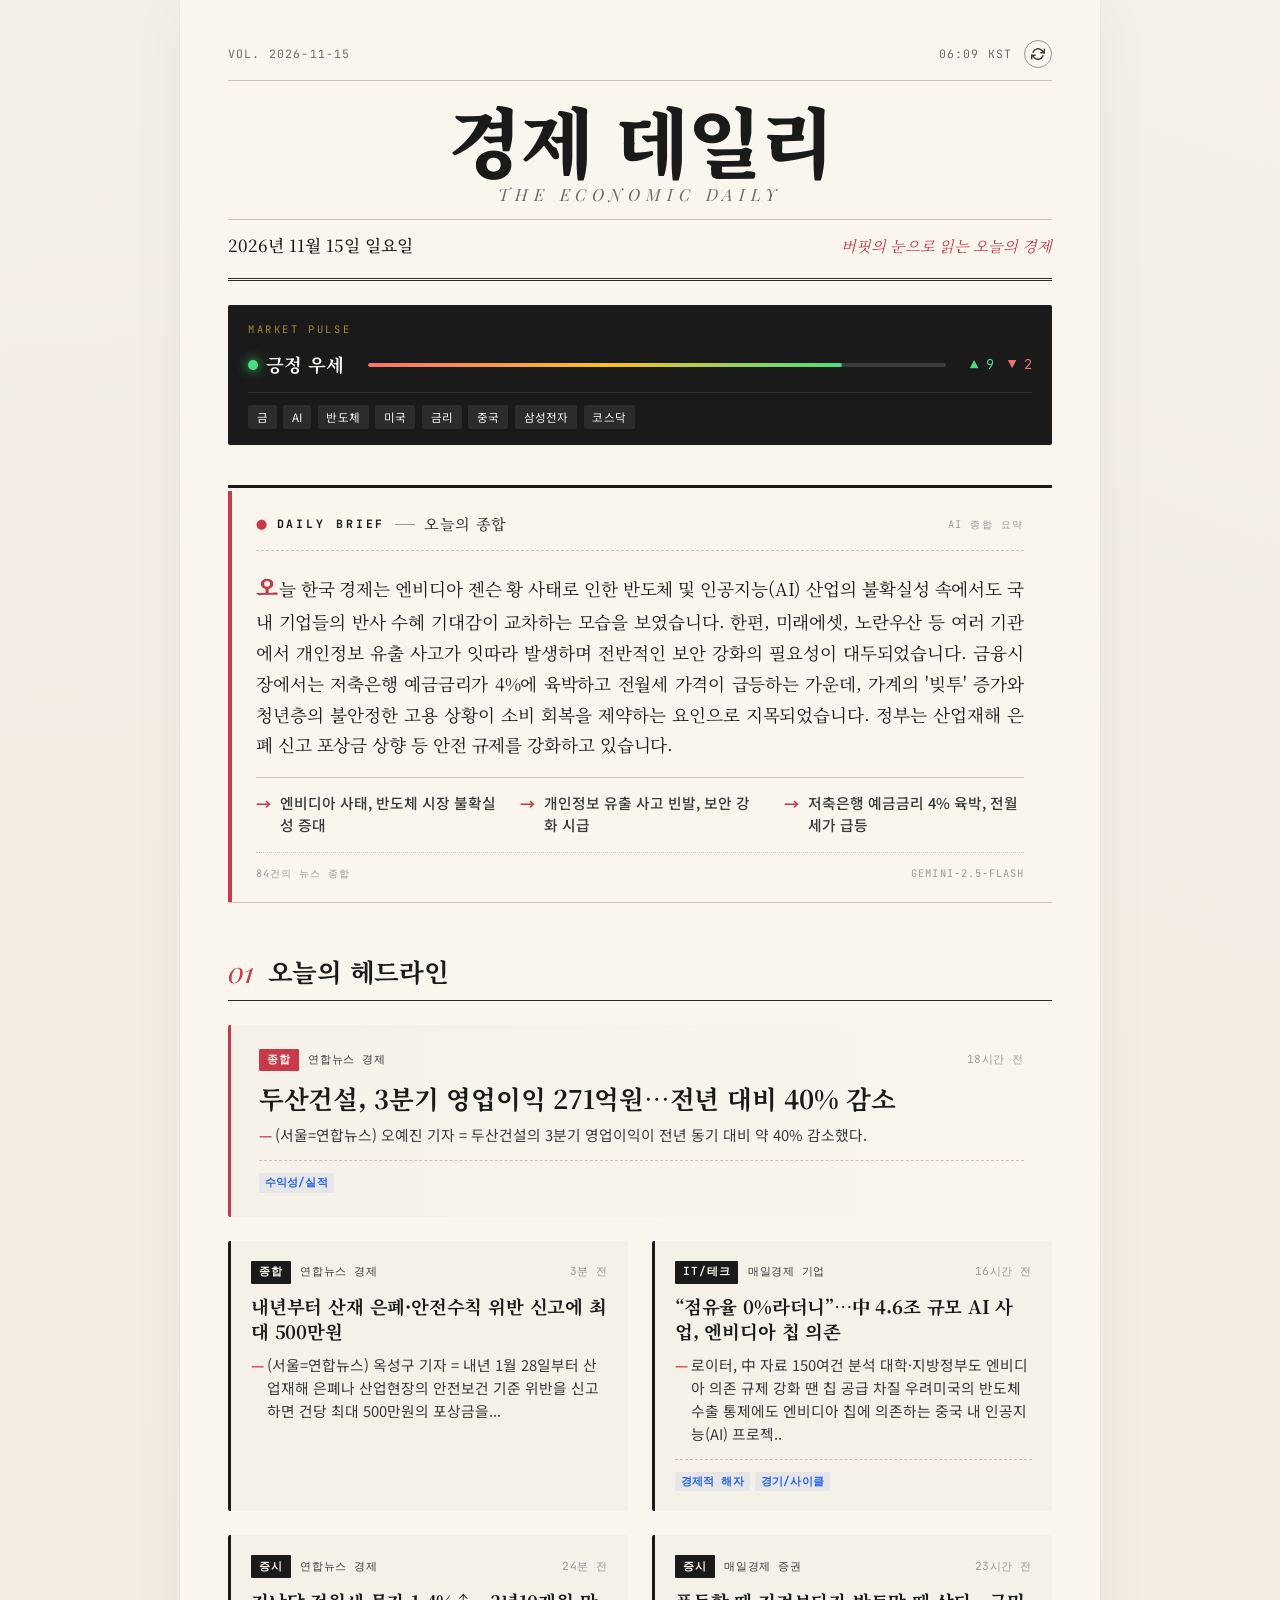
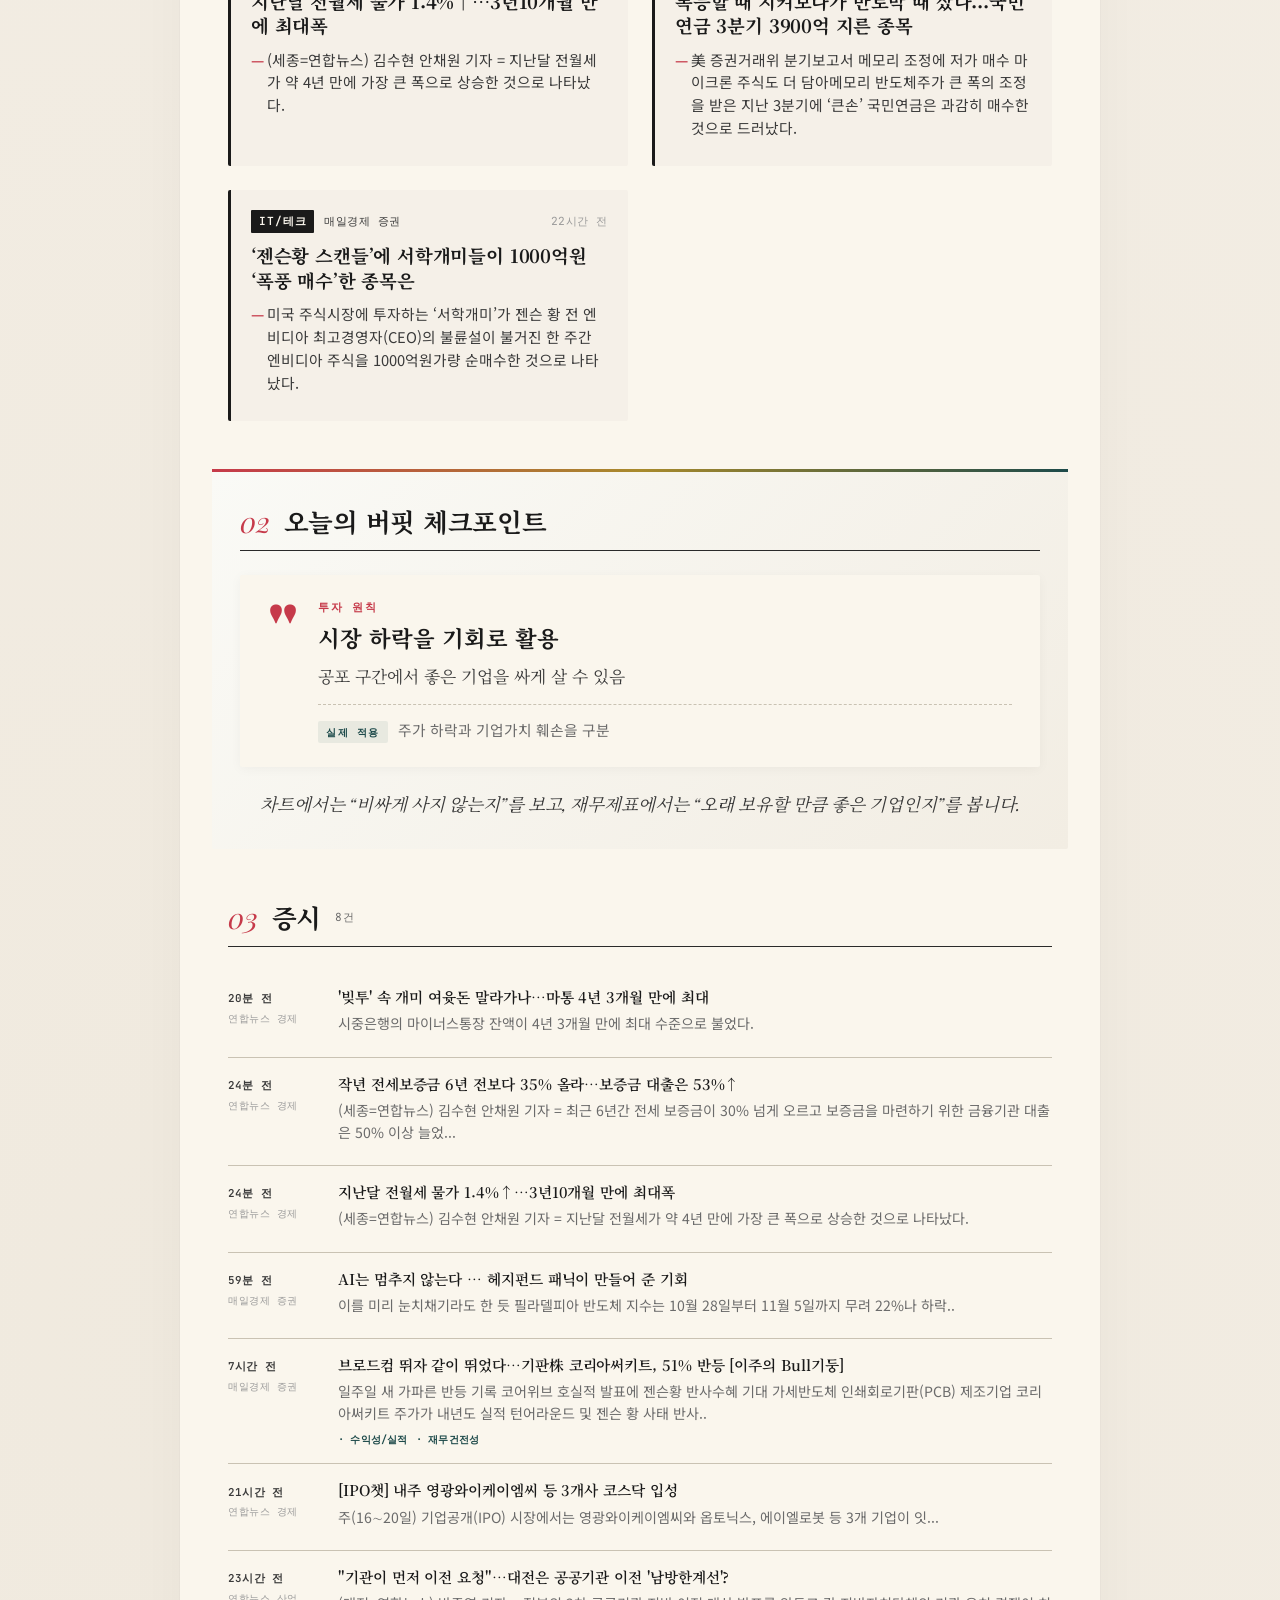
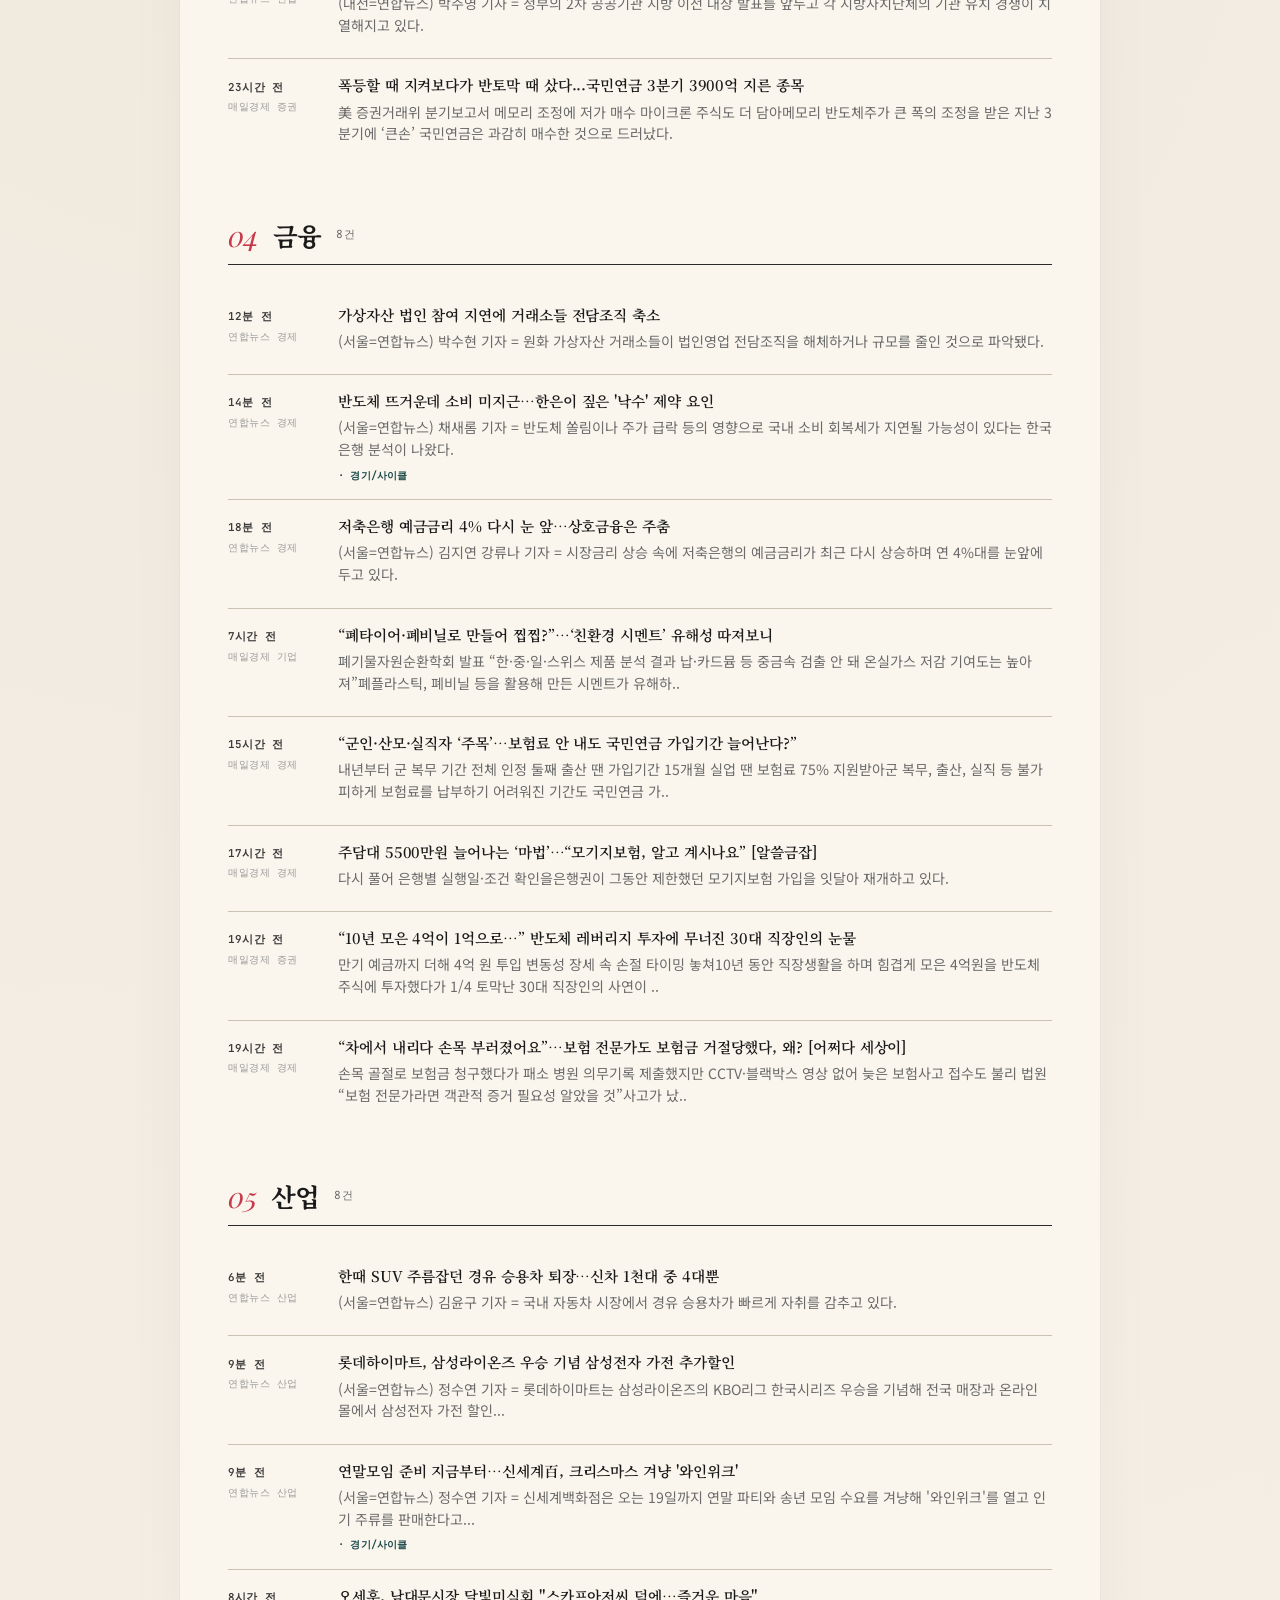
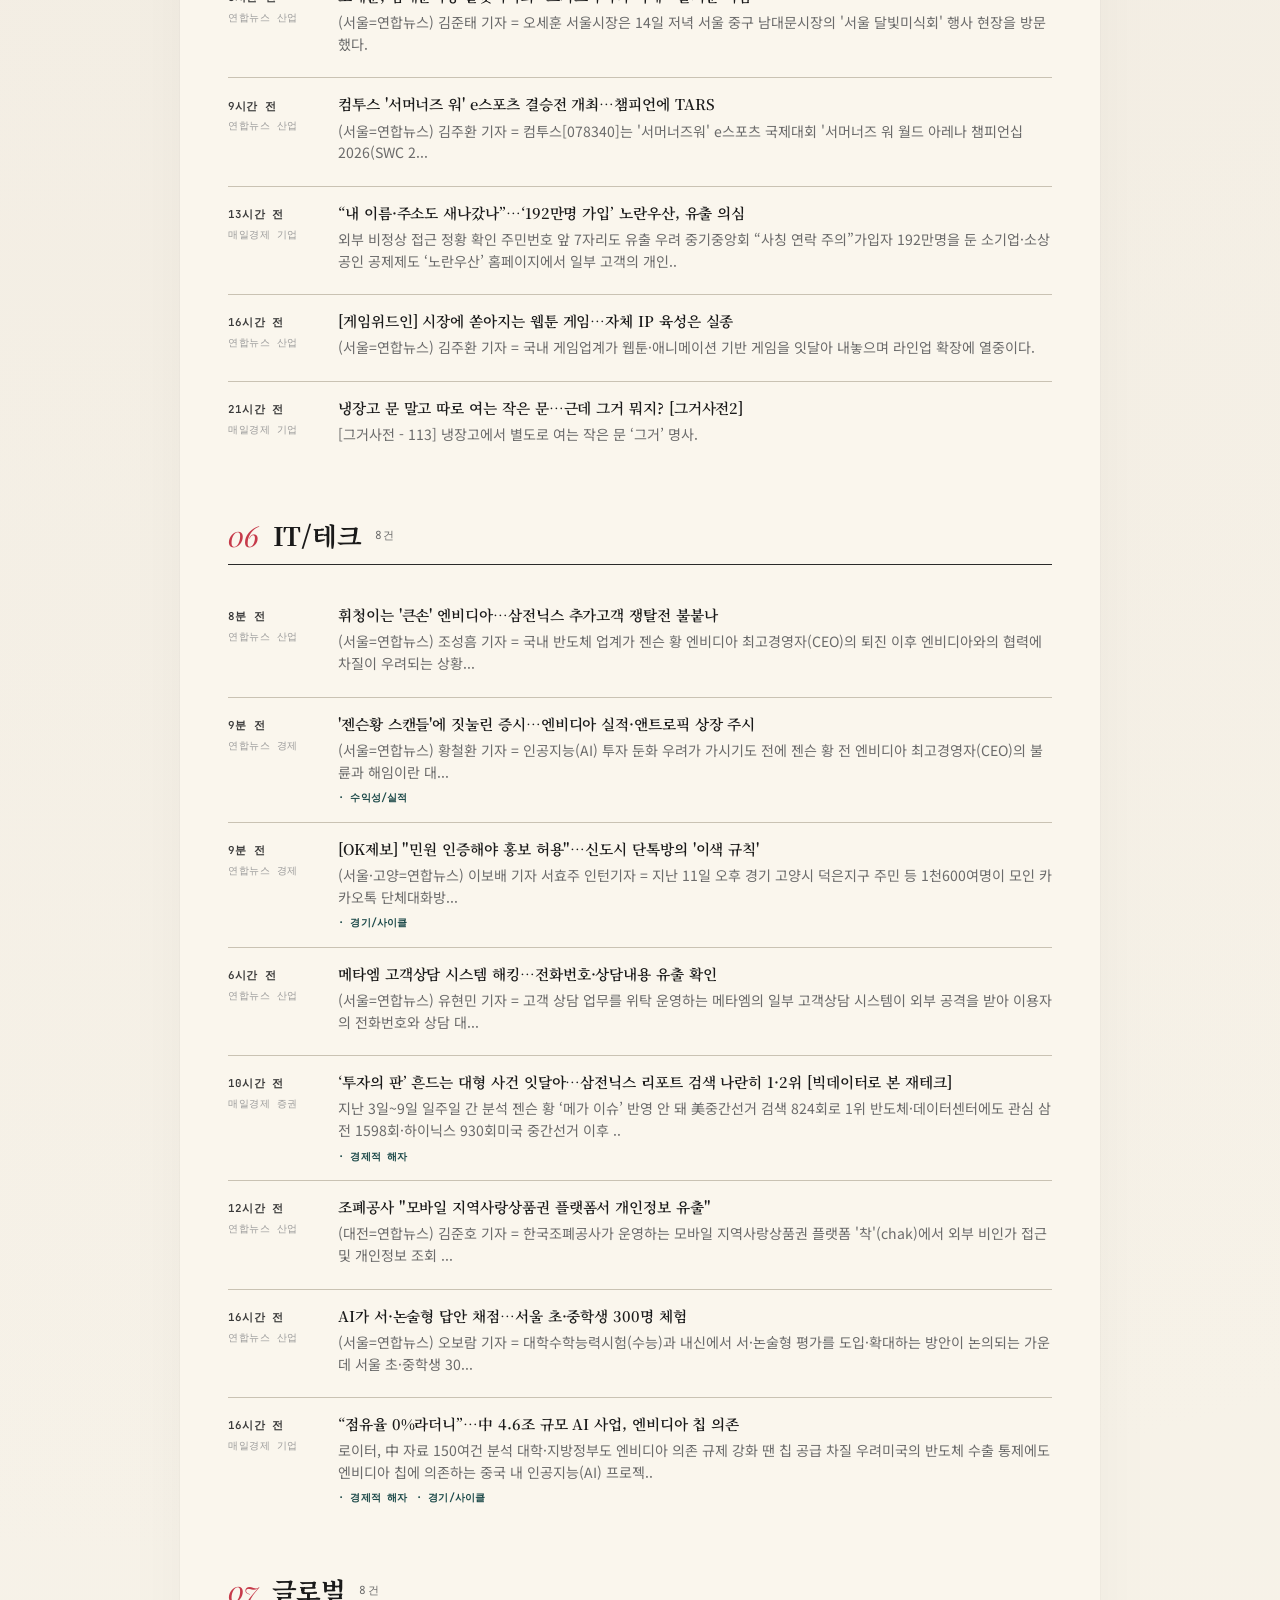
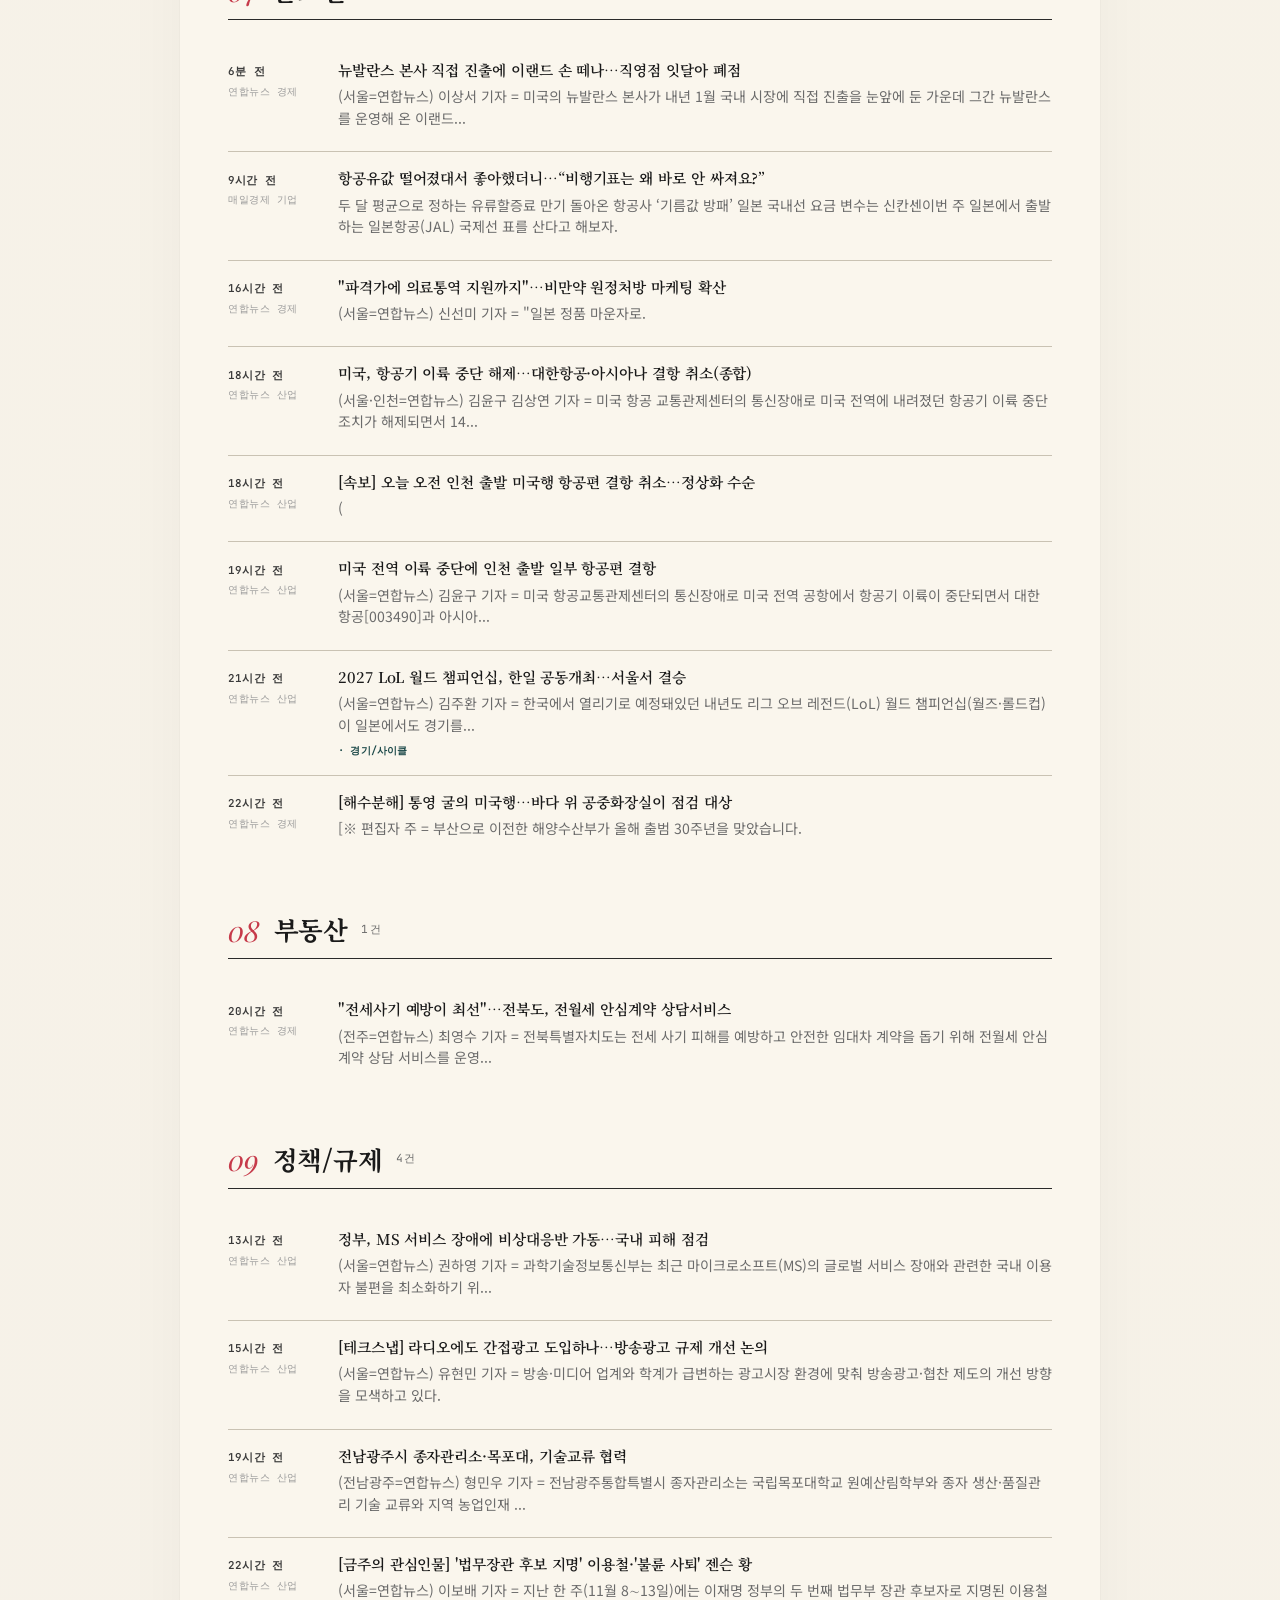
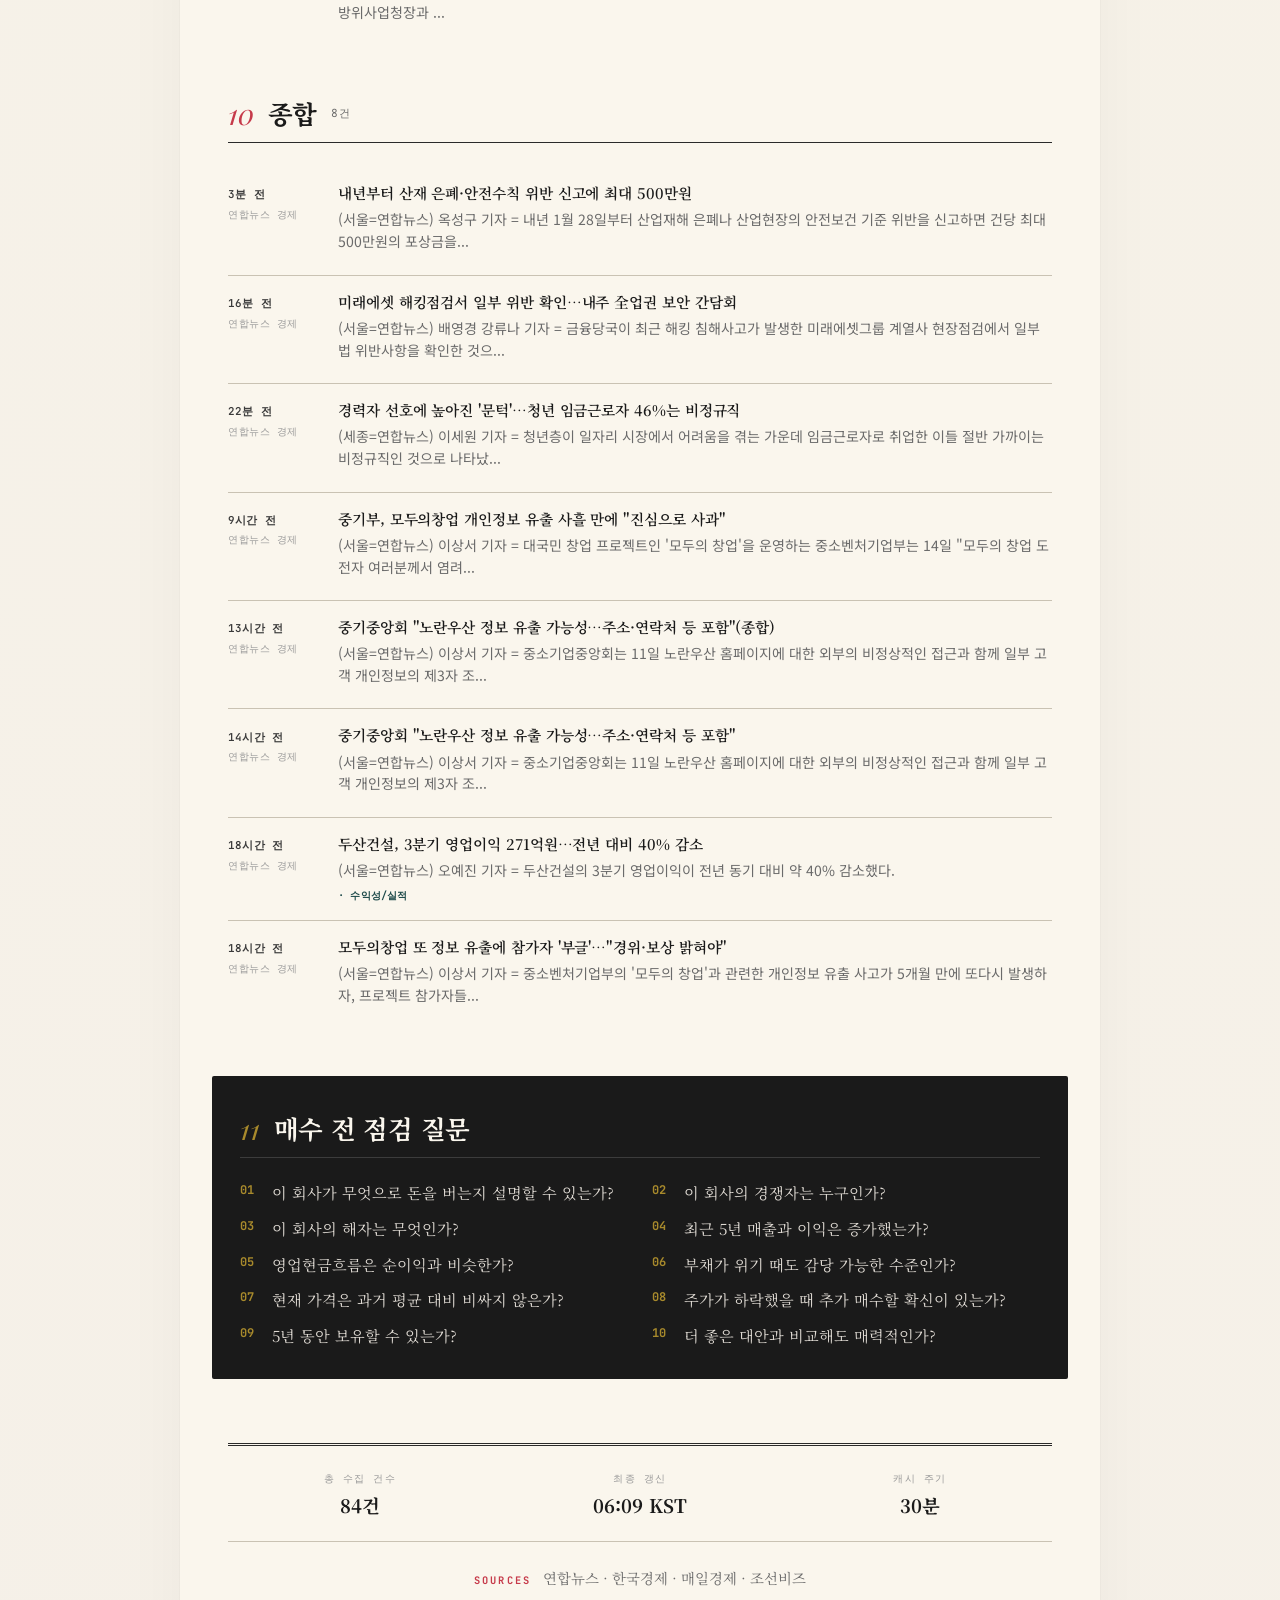
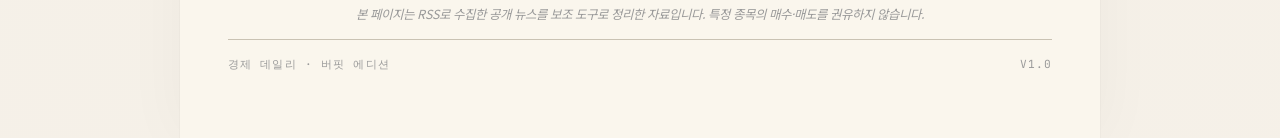
==== commit 809f0427: "Deploy: scheduled build 92522e4b6d6d9677eaf56b62fdeb77c64b09aa69" ====
--- a/index.html
+++ b/index.html
@@ -4,7 +4,7 @@
     <meta charset="UTF-8">
     <meta name="viewport" content="width=device-width, initial-scale=1.0, maximum-scale=5.0">
     <meta name="description" content="당일 한국 경제 뉴스를 한눈에 정리한 뉴스레터. 워렌 버핏 투자 원칙 체크포인트 포함.">
-    <title>경제 데일리 · 2026년 11월 8일 일요일</title>
+    <title>경제 데일리 · 2026년 11월 15일 일요일</title>
     <link rel="preconnect" href="https://fonts.googleapis.com">
     <link rel="preconnect" href="https://fonts.gstatic.com" crossorigin>
     <link href="https://fonts.googleapis.com/css2?family=Noto+Serif+KR:wght@400;500;700;900&family=Noto+Sans+KR:wght@300;400;500;700&family=Playfair+Display:ital,wght@0,400;0,700;0,900;1,400&family=JetBrains+Mono:wght@400;600&display=swap" rel="stylesheet">
@@ -18,10 +18,10 @@
         <header class="masthead">
             <div class="masthead-top">
                 <div class="meta-left">
-                    <span class="edition-no">VOL. 2026-11-08</span>
+                    <span class="edition-no">VOL. 2026-11-15</span>
                 </div>
                 <div class="meta-right">
-                    <span class="time-label">01:09 KST</span>
+                    <span class="time-label">06:09 KST</span>
                     <button class="refresh-btn" onclick="window.location.reload()" title="새로고침">
                         <svg width="14" height="14" viewBox="0 0 24 24" fill="none" stroke="currentColor" stroke-width="2.5" stroke-linecap="round" stroke-linejoin="round"><polyline points="23 4 23 10 17 10"></polyline><polyline points="1 20 1 14 7 14"></polyline><path d="M3.51 9a9 9 0 0 1 14.85-3.36L23 10M1 14l4.64 4.36A9 9 0 0 0 20.49 15"></path></svg>
                     </button>
@@ -32,7 +32,7 @@
                 <span class="title-en">THE ECONOMIC DAILY</span>
             </h1>
             <div class="masthead-bottom">
-                <div class="date-line">2026년 11월 8일 일요일</div>
+                <div class="date-line">2026년 11월 15일 일요일</div>
                 <div class="tagline">버핏의 눈으로 읽는 오늘의 경제</div>
             </div>
         </header>
@@ -41,16 +41,16 @@
         <section class="pulse-strip">
             <div class="pulse-label">MARKET PULSE</div>
             <div class="pulse-content">
-                <div class="pulse-sentiment sentiment-down">
+                <div class="pulse-sentiment sentiment-up">
                     <span class="sentiment-dot"></span>
-                    <span class="sentiment-text">부정 우세</span>
+                    <span class="sentiment-text">긍정 우세</span>
                 </div>
                 <div class="pulse-bar">
-                    <div class="pulse-bar-fill" style="width: 21.0%;"></div>
+                    <div class="pulse-bar-fill" style="width: 82.0%;"></div>
                 </div>
                 <div class="pulse-numbers">
-                    <span class="num-up">▲ 4</span>
-                    <span class="num-down">▼ 15</span>
+                    <span class="num-up">▲ 9</span>
+                    <span class="num-down">▼ 2</span>
                 </div>
             </div>
             
@@ -64,13 +64,13 @@
                 
                     <span class="trend-kw">미국</span>
                 
+                    <span class="trend-kw">금리</span>
+                
                     <span class="trend-kw">중국</span>
                 
-                    <span class="trend-kw">금리</span>
-                
-                    <span class="trend-kw">달러</span>
-                
-                    <span class="trend-kw">현대차</span>
+                    <span class="trend-kw">삼성전자</span>
+                
+                    <span class="trend-kw">코스닥</span>
                 
             </div>
             
@@ -90,23 +90,23 @@
             </div>
 
             <div class="brief-body">
-                <p class="brief-summary">오늘 한국 경제는 증시의 높은 변동성과 산업계의 명암이 교차하는 모습을 보였습니다. 미국 반도체 지수 급락으로 관련 ETF가 폭락하며 개인 투자자들이 코스피에서 이탈해 미국 주식 및 고금리 예금으로 자금을 옮겼고, 월가 헤지펀드도 타격을 입었습니다. 산업 부문에서는 포스코 노조의 임금 잠정합의안 부결 소식이 전해진 가운데, 국산 단감의 첫 중국 수출이 새로운 기회를 열었으나 국내 첫 풍력 너셀 시험장의 정상 가동은 불투명한 상황입니다. 금융권에서는 미래에셋증권의 정보 유출 사고와 사적연금 건보료 부과 추진 논란이 불거지며 소비자 보호와 제도 개선에 대한 요구가 커지고 있습니다.</p>
+                <p class="brief-summary">오늘 한국 경제는 엔비디아 젠슨 황 사태로 인한 반도체 및 인공지능(AI) 산업의 불확실성 속에서도 국내 기업들의 반사 수혜 기대감이 교차하는 모습을 보였습니다. 한편, 미래에셋, 노란우산 등 여러 기관에서 개인정보 유출 사고가 잇따라 발생하며 전반적인 보안 강화의 필요성이 대두되었습니다. 금융시장에서는 저축은행 예금금리가 4%에 육박하고 전월세 가격이 급등하는 가운데, 가계의 &#39;빚투&#39; 증가와 청년층의 불안정한 고용 상황이 소비 회복을 제약하는 요인으로 지목되었습니다. 정부는 산업재해 은폐 신고 포상금 상향 등 안전 규제를 강화하고 있습니다.</p>
 
                 
                 <ul class="brief-points">
                     
-                    <li>미국 반도체 지수 급락, SOXL 40% 폭락</li>
-                    
-                    <li>개인 투자자, 美주식·고금리 예금으로 이동</li>
-                    
-                    <li>포스코 노조, 임금 잠정합의안 부결</li>
+                    <li>엔비디아 사태, 반도체 시장 불확실성 증대</li>
+                    
+                    <li>개인정보 유출 사고 빈발, 보안 강화 시급</li>
+                    
+                    <li>저축은행 예금금리 4% 육박, 전월세가 급등</li>
                     
                 </ul>
                 
             </div>
 
             <div class="brief-footer">
-                <span class="brief-stats">76건의 뉴스 종합</span>
+                <span class="brief-stats">84건의 뉴스 종합</span>
                 <span class="brief-model">gemini-2.5-flash</span>
             </div>
         </section>
@@ -128,17 +128,88 @@
                 
                 <article class="headline-card headline-lead">
                     <div class="headline-meta">
+                        <span class="headline-cat">종합</span>
+                        <span class="headline-source">연합뉴스 경제</span>
+                        <span class="headline-time">18시간 전</span>
+                    </div>
+                    <h3 class="headline-title">
+                        <a href="https://www.yna.co.kr/view/AKR20261114029100003" target="_blank" rel="noopener">두산건설, 3분기 영업이익 271억원…전년 대비 40% 감소</a>
+                    </h3>
+                    
+                    <ul class="key-points">
+                        
+                        <li>(서울=연합뉴스) 오예진 기자 = 두산건설의 3분기 영업이익이 전년 동기 대비 약 40% 감소했다.</li>
+                        
+                    </ul>
+                    
+                    
+                    <div class="buffett-tags">
+                        
+                        <span class="buffett-tag">수익성/실적</span>
+                        
+                    </div>
+                    
+                </article>
+                
+                <article class="headline-card ">
+                    <div class="headline-meta">
+                        <span class="headline-cat">종합</span>
+                        <span class="headline-source">연합뉴스 경제</span>
+                        <span class="headline-time">3분 전</span>
+                    </div>
+                    <h3 class="headline-title">
+                        <a href="https://www.yna.co.kr/view/AKR20261113146300530" target="_blank" rel="noopener">내년부터 산재 은폐·안전수칙 위반 신고에 최대 500만원</a>
+                    </h3>
+                    
+                    <ul class="key-points">
+                        
+                        <li>(서울=연합뉴스) 옥성구 기자 = 내년 1월 28일부터 산업재해 은폐나 산업현장의 안전보건 기준 위반을 신고하면 건당 최대 500만원의 포상금을...</li>
+                        
+                    </ul>
+                    
+                    
+                </article>
+                
+                <article class="headline-card ">
+                    <div class="headline-meta">
+                        <span class="headline-cat">IT/테크</span>
+                        <span class="headline-source">매일경제 기업</span>
+                        <span class="headline-time">16시간 전</span>
+                    </div>
+                    <h3 class="headline-title">
+                        <a href="https://www.mk.co.kr/news/world/12208851" target="_blank" rel="noopener">“점유율 0%라더니”…中 4.6조 규모 AI 사업, 엔비디아 칩 의존</a>
+                    </h3>
+                    
+                    <ul class="key-points">
+                        
+                        <li>로이터, 中 자료 150여건 분석 대학·지방정부도 엔비디아 의존 규제 강화 땐 칩 공급 차질 우려미국의 반도체 수출 통제에도 엔비디아 칩에 의존하는 중국 내 인공지능(AI) 프로젝..</li>
+                        
+                    </ul>
+                    
+                    
+                    <div class="buffett-tags">
+                        
+                        <span class="buffett-tag">경제적 해자</span>
+                        
+                        <span class="buffett-tag">경기/사이클</span>
+                        
+                    </div>
+                    
+                </article>
+                
+                <article class="headline-card ">
+                    <div class="headline-meta">
                         <span class="headline-cat">증시</span>
-                        <span class="headline-source">매일경제 증권</span>
-                        <span class="headline-time">3시간 전</span>
+                        <span class="headline-source">연합뉴스 경제</span>
+                        <span class="headline-time">24분 전</span>
                     </div>
                     <h3 class="headline-title">
-                        <a href="https://www.mk.co.kr/news/stock/12201537" target="_blank" rel="noopener">이 정도면 도박보다 심하네…하루만에 40% 급락한 속슬, 서학개미 어쩌나</a>
+                        <a href="https://www.yna.co.kr/view/AKR20261113132100002" target="_blank" rel="noopener">지난달 전월세 물가 1.4%↑…3년10개월 만에 최대폭</a>
                     </h3>
                     
                     <ul class="key-points">
                         
-                        <li>美반도체지수 7개월來 최저치 반도체x3 속슬, 5일 40% 폭락 기술주 추종 ETF서 대거 떨어져뉴욕증시에서 반도체 지수가 7개월 만에 최저치를 찍은 가운데 미 증시에 상장한 레버..</li>
+                        <li>(세종=연합뉴스) 김수현 안채원 기자 = 지난달 전월세가 약 4년 만에 가장 큰 폭으로 상승한 것으로 나타났다.</li>
                         
                     </ul>
                     
@@ -149,42 +220,15 @@
                     <div class="headline-meta">
                         <span class="headline-cat">증시</span>
                         <span class="headline-source">매일경제 증권</span>
-                        <span class="headline-time">10시간 전</span>
+                        <span class="headline-time">23시간 전</span>
                     </div>
                     <h3 class="headline-title">
-                        <a href="https://www.mk.co.kr/news/stock/12201451" target="_blank" rel="noopener">0.11%P 지분싸움에 한진칼우 194% 폭등…‘경영권 프리미엄’ 어디까지 [이주의 Bull기둥]</a>
+                        <a href="https://www.mk.co.kr/news/stock/12208726" target="_blank" rel="noopener">폭등할 때 지켜보다가 반토막 때 샀다...국민연금 3분기 3900억 지른 종목</a>
                     </h3>
                     
                     <ul class="key-points">
                         
-                        <li>호반과 지분싸움에 한진칼도 55%↑ 조원태 370억원 추가 매입 맞대응 우선주 나흘 새 두 배 넘게 치솟아 “공개매수 없으면 웃돈 제한적”호반그룹과 조원태 한진그룹 회장의 지분 경..</li>
-                        
-                    </ul>
-                    
-                    
-                    <div class="buffett-tags">
-                        
-                        <span class="buffett-tag">경제적 해자</span>
-                        
-                        <span class="buffett-tag">지배구조/경영진</span>
-                        
-                    </div>
-                    
-                </article>
-                
-                <article class="headline-card ">
-                    <div class="headline-meta">
-                        <span class="headline-cat">부동산</span>
-                        <span class="headline-source">매일경제 증권</span>
-                        <span class="headline-time">14시간 전</span>
-                    </div>
-                    <h3 class="headline-title">
-                        <a href="https://www.mk.co.kr/news/stock/12201398" target="_blank" rel="noopener">‘은둔 고수’ 소문난 김대리, 주식계좌 확인해보니…“이정도면 상위 10%”</a>
-                    </h3>
-                    
-                    <ul class="key-points">
-                        
-                        <li>미래에셋·NH투자증권 고객 분석 주식자산 72%가 상위 10%에 집중 20대는 1억, 30대는 2억1740만원 나이 들수록 같은 세대 내 격차 커져#서울에서 전세로 거주하는 30대..</li>
+                        <li>美 증권거래위 분기보고서 메모리 조정에 저가 매수 마이크론 주식도 더 담아메모리 반도체주가 큰 폭의 조정을 받은 지난 3분기에 ‘큰손’ 국민연금은 과감히 매수한 것으로 드러났다.</li>
                         
                     </ul>
                     
@@ -194,56 +238,16 @@
                 <article class="headline-card ">
                     <div class="headline-meta">
                         <span class="headline-cat">IT/테크</span>
-                        <span class="headline-source">매일경제 경제</span>
-                        <span class="headline-time">15시간 전</span>
+                        <span class="headline-source">매일경제 증권</span>
+                        <span class="headline-time">22시간 전</span>
                     </div>
                     <h3 class="headline-title">
-                        <a href="https://www.mk.co.kr/news/economy/12201386" target="_blank" rel="noopener">“美 중간선거 후폭풍, 데이터센터 제동에”…13.6조 원전 ‘선급금’ 논란</a>
+                        <a href="https://www.mk.co.kr/news/stock/12208780" target="_blank" rel="noopener">‘젠슨황 스캔들’에 서학개미들이 1000억원 ‘폭풍 매수’한 종목은</a>
                     </h3>
                     
                     <ul class="key-points">
                         
-                        <li>미국 중간선거에서 민주당이 승리하며 인공지능(AI) 데이터센터 규제 강화를 예고한 가운데 최대 100억 달러(약 13조6000억원) 규모의 한미 원전 투자 선급금 지급 문제를 두고..</li>
-                        
-                    </ul>
-                    
-                    
-                </article>
-                
-                <article class="headline-card ">
-                    <div class="headline-meta">
-                        <span class="headline-cat">종합</span>
-                        <span class="headline-source">연합뉴스 경제</span>
-                        <span class="headline-time">17시간 전</span>
-                    </div>
-                    <h3 class="headline-title">
-                        <a href="https://www.yna.co.kr/view/AKR20261106149100063" target="_blank" rel="noopener">철도역 입점 매장 음식값, 한번 올릴때 평균 12.5% 올렸다</a>
-                    </h3>
-                    
-                    <ul class="key-points">
-                        
-                        <li>(대전=연합뉴스) 김준호 기자 = 철도역에 입점한 커피전문점과 분식점 등 음식점들이 요금을 인상할 때 한 번에 평균 12.5%씩 올린 것으로 조...</li>
-                        
-                    </ul>
-                    
-                    
-                </article>
-                
-                <article class="headline-card ">
-                    <div class="headline-meta">
-                        <span class="headline-cat">부동산</span>
-                        <span class="headline-source">연합뉴스 경제</span>
-                        <span class="headline-time">19시간 전</span>
-                    </div>
-                    <h3 class="headline-title">
-                        <a href="https://www.yna.co.kr/view/AKR20261106175000003" target="_blank" rel="noopener">[부동산캘린더] 내주 광교 자연앤 센트레빌 등 12곳서 5천215가구 청약</a>
-                    </h3>
-                    
-                    <ul class="key-points">
-                        
-                        <li>주 전국 12곳에서 총 5천여 가구가 청약 접수를 받는다.</li>
-                        
-                        <li>(세종=연합뉴스) 오진송 기자 = 다음</li>
+                        <li>미국 주식시장에 투자하는 ‘서학개미’가 젠슨 황 전 엔비디아 최고경영자(CEO)의 불륜설이 불거진 한 주간 엔비디아 주식을 1000억원가량 순매수한 것으로 나타났다.</li>
                         
                     </ul>
                     
@@ -278,12 +282,12 @@
                     <div class="buffett-type">
                         투자 원칙
                     </div>
-                    <h3 class="buffett-title">합리적 가격</h3>
-                    <p class="buffett-text">좋은 기업도 너무 비싸면 수익률이 낮아짐</p>
+                    <h3 class="buffett-title">시장 하락을 기회로 활용</h3>
+                    <p class="buffett-text">공포 구간에서 좋은 기업을 싸게 살 수 있음</p>
                     
                     <div class="buffett-apply">
                         <span class="apply-label">실제 적용</span>
-                        <span class="apply-text">PER, PBR, FCF Yield, 과거 밴드 확인</span>
+                        <span class="apply-text">주가 하락과 기업가치 훼손을 구분</span>
                     </div>
                     
                 </div>
@@ -314,15 +318,63 @@
                 
                 <article class="news-item">
                     <div class="news-time">
-                        <span class="time-rel">3시간 전</span>
+                        <span class="time-rel">20분 전</span>
+                        <span class="time-source">연합뉴스 경제</span>
+                    </div>
+                    <div class="news-body">
+                        <h4 class="news-title">
+                            <a href="https://www.yna.co.kr/view/AKR20261114040800002" target="_blank" rel="noopener">&#39;빚투&#39; 속 개미 여윳돈 말라가나…마통 4년 3개월 만에 최대</a>
+                        </h4>
+                        
+                        <p class="news-excerpt">시중은행의 마이너스통장 잔액이 4년 3개월 만에 최대 수준으로 불었다.</p>
+                        
+                        
+                    </div>
+                </article>
+                
+                <article class="news-item">
+                    <div class="news-time">
+                        <span class="time-rel">24분 전</span>
+                        <span class="time-source">연합뉴스 경제</span>
+                    </div>
+                    <div class="news-body">
+                        <h4 class="news-title">
+                            <a href="https://www.yna.co.kr/view/AKR20261114037100002" target="_blank" rel="noopener">작년 전세보증금 6년 전보다 35% 올라…보증금 대출은 53%↑</a>
+                        </h4>
+                        
+                        <p class="news-excerpt">(세종=연합뉴스) 김수현 안채원 기자 = 최근 6년간 전세 보증금이 30% 넘게 오르고 보증금을 마련하기 위한 금융기관 대출은 50% 이상 늘었...</p>
+                        
+                        
+                    </div>
+                </article>
+                
+                <article class="news-item">
+                    <div class="news-time">
+                        <span class="time-rel">24분 전</span>
+                        <span class="time-source">연합뉴스 경제</span>
+                    </div>
+                    <div class="news-body">
+                        <h4 class="news-title">
+                            <a href="https://www.yna.co.kr/view/AKR20261113132100002" target="_blank" rel="noopener">지난달 전월세 물가 1.4%↑…3년10개월 만에 최대폭</a>
+                        </h4>
+                        
+                        <p class="news-excerpt">(세종=연합뉴스) 김수현 안채원 기자 = 지난달 전월세가 약 4년 만에 가장 큰 폭으로 상승한 것으로 나타났다.</p>
+                        
+                        
+                    </div>
+                </article>
+                
+                <article class="news-item">
+                    <div class="news-time">
+                        <span class="time-rel">59분 전</span>
                         <span class="time-source">매일경제 증권</span>
                     </div>
                     <div class="news-body">
                         <h4 class="news-title">
-                            <a href="https://www.mk.co.kr/news/stock/12201537" target="_blank" rel="noopener">이 정도면 도박보다 심하네…하루만에 40% 급락한 속슬, 서학개미 어쩌나</a>
-                        </h4>
-                        
-                        <p class="news-excerpt">美반도체지수 7개월來 최저치 반도체x3 속슬, 5일 40% 폭락 기술주 추종 ETF서 대거 떨어져뉴욕증시에서 반도체 지수가 7개월 만에 최저치를 찍은 가운데 미 증시에 상장한 레버..</p>
+                            <a href="https://www.mk.co.kr/news/stock/12208238" target="_blank" rel="noopener">AI는 멈추지 않는다 … 헤지펀드 패닉이 만들어 준 기회</a>
+                        </h4>
+                        
+                        <p class="news-excerpt">이를 미리 눈치채기라도 한 듯 필라델피아 반도체 지수는 10월 28일부터 11월 5일까지 무려 22%나 하락..</p>
                         
                         
                     </div>
@@ -331,118 +383,70 @@
                 <article class="news-item">
                     <div class="news-time">
                         <span class="time-rel">7시간 전</span>
-                        <span class="time-source">매일경제 경제</span>
-                    </div>
-                    <div class="news-body">
-                        <h4 class="news-title">
-                            <a href="https://www.mk.co.kr/news/economy/12201494" target="_blank" rel="noopener">“코스피에 정말 질렸다”…실망한 개미들 일주일 새 2조 5000억 쓸어담은 ‘이것’</a>
-                        </h4>
-                        
-                        <p class="news-excerpt">급락 장세를 연출하자, 실망한 개인 투자자들이 발길을 돌려 미국 주식 사냥에 대거 나섰다.</p>
-                        
-                        
-                    </div>
-                </article>
-                
-                <article class="news-item">
-                    <div class="news-time">
-                        <span class="time-rel">7시간 전</span>
-                        <span class="time-source">매일경제 경제</span>
-                    </div>
-                    <div class="news-body">
-                        <h4 class="news-title">
-                            <a href="https://www.mk.co.kr/news/economy/12201492" target="_blank" rel="noopener">“역머니무브라고요? 무브할 돈도 없습니다”…줄어드는 개인 예금</a>
-                        </h4>
-                        
-                        <p class="news-excerpt">7월 이후 정기예금 81조 증가 96%는 기관 포함한 기업자금 개인은 올해 30조 ‘뚝’ 하락세증시 조정이 본격화한 7월 이후 은행 정기예금에 몰린 돈의 대부분은 기업 자금이었다...</p>
-                        
-                        
-                    </div>
-                </article>
-                
-                <article class="news-item">
-                    <div class="news-time">
-                        <span class="time-rel">9시간 전</span>
                         <span class="time-source">매일경제 증권</span>
                     </div>
                     <div class="news-body">
                         <h4 class="news-title">
-                            <a href="https://www.mk.co.kr/news/stock/12201467" target="_blank" rel="noopener">월가 헤지펀드도 美증시 급락에 직격탄···투자 철수·감원 나섰다</a>
-                        </h4>
-                        
-                        <p class="news-excerpt">중간선거 민주당 압승에 AI주 급락 주식 펀드 40% 이상 보합·마이너스 기술주 등 투자 포지션 접고 감원까지미국 중간선거에서 민주당 압승 여파로 인공지능(AI) 관련 주가가 급락..</p>
-                        
-                        
-                    </div>
-                </article>
-                
-                <article class="news-item">
-                    <div class="news-time">
-                        <span class="time-rel">10시간 전</span>
-                        <span class="time-source">연합뉴스 경제</span>
-                    </div>
-                    <div class="news-body">
-                        <h4 class="news-title">
-                            <a href="https://www.yna.co.kr/view/AKR20261107034800030" target="_blank" rel="noopener">세계식량가격지수 하락 전환…곡물·육류·유제품 내려</a>
-                        </h4>
-                        
-                        <p class="news-excerpt">(서울=연합뉴스) 한주홍 기자 = 석 달 연속 오름세를 보였던 세계식량가격지수가 지난달 하락 전환했다.</p>
-                        
-                        
-                    </div>
-                </article>
-                
-                <article class="news-item">
-                    <div class="news-time">
-                        <span class="time-rel">10시간 전</span>
+                            <a href="https://www.mk.co.kr/news/stock/12209039" target="_blank" rel="noopener">브로드컴 뛰자 같이 뛰었다…기판株 코리아써키트, 51% 반등 [이주의 Bull기둥]</a>
+                        </h4>
+                        
+                        <p class="news-excerpt">일주일 새 가파른 반등 기록 코어위브 호실적 발표에 젠슨황 반사수혜 기대 가세반도체 인쇄회로기판(PCB) 제조기업 코리아써키트 주가가 내년도 실적 턴어라운드 및 젠슨 황 사태 반사..</p>
+                        
+                        
+                        <div class="news-tags">
+                            
+                            <span class="news-tag">· 수익성/실적</span>
+                            
+                            <span class="news-tag">· 재무건전성</span>
+                            
+                        </div>
+                        
+                    </div>
+                </article>
+                
+                <article class="news-item">
+                    <div class="news-time">
+                        <span class="time-rel">21시간 전</span>
+                        <span class="time-source">연합뉴스 경제</span>
+                    </div>
+                    <div class="news-body">
+                        <h4 class="news-title">
+                            <a href="https://www.yna.co.kr/view/AKR20261113076800008" target="_blank" rel="noopener">[IPO챗] 내주 영광와이케이엠씨 등 3개사 코스닥 입성</a>
+                        </h4>
+                        
+                        <p class="news-excerpt">주(16∼20일) 기업공개(IPO) 시장에서는 영광와이케이엠씨와 옵토닉스, 에이엘로봇 등 3개 기업이 잇...</p>
+                        
+                        
+                    </div>
+                </article>
+                
+                <article class="news-item">
+                    <div class="news-time">
+                        <span class="time-rel">23시간 전</span>
+                        <span class="time-source">연합뉴스 산업</span>
+                    </div>
+                    <div class="news-body">
+                        <h4 class="news-title">
+                            <a href="https://www.yna.co.kr/view/AKR20261113081400063" target="_blank" rel="noopener">&#34;기관이 먼저 이전 요청&#34;…대전은 공공기관 이전 &#39;남방한계선&#39;?</a>
+                        </h4>
+                        
+                        <p class="news-excerpt">(대전=연합뉴스) 박주영 기자 = 정부의 2차 공공기관 지방 이전 대상 발표를 앞두고 각 지방자치단체의 기관 유치 경쟁이 치열해지고 있다.</p>
+                        
+                        
+                    </div>
+                </article>
+                
+                <article class="news-item">
+                    <div class="news-time">
+                        <span class="time-rel">23시간 전</span>
                         <span class="time-source">매일경제 증권</span>
                     </div>
                     <div class="news-body">
                         <h4 class="news-title">
-                            <a href="https://www.mk.co.kr/news/stock/12201451" target="_blank" rel="noopener">0.11%P 지분싸움에 한진칼우 194% 폭등…‘경영권 프리미엄’ 어디까지 [이주의 Bull기둥]</a>
-                        </h4>
-                        
-                        <p class="news-excerpt">호반과 지분싸움에 한진칼도 55%↑ 조원태 370억원 추가 매입 맞대응 우선주 나흘 새 두 배 넘게 치솟아 “공개매수 없으면 웃돈 제한적”호반그룹과 조원태 한진그룹 회장의 지분 경..</p>
-                        
-                        
-                        <div class="news-tags">
-                            
-                            <span class="news-tag">· 경제적 해자</span>
-                            
-                            <span class="news-tag">· 지배구조/경영진</span>
-                            
-                        </div>
-                        
-                    </div>
-                </article>
-                
-                <article class="news-item">
-                    <div class="news-time">
-                        <span class="time-rel">11시간 전</span>
-                        <span class="time-source">연합뉴스 산업</span>
-                    </div>
-                    <div class="news-body">
-                        <h4 class="news-title">
-                            <a href="https://www.yna.co.kr/view/AKR20261106136300057" target="_blank" rel="noopener">HD현대중, 내·외국인 근로자·가족 초청 문화행사</a>
-                        </h4>
-                        
-                        <p class="news-excerpt">(울산=연합뉴스) 김근주 기자 = HD현대중공업이 내·외국인이 함께 웃고 즐기는 특별한 문화행사를 마련해 지역사회 화합에 힘을 보탰다.</p>
-                        
-                        
-                    </div>
-                </article>
-                
-                <article class="news-item">
-                    <div class="news-time">
-                        <span class="time-rel">13시간 전</span>
-                        <span class="time-source">연합뉴스 산업</span>
-                    </div>
-                    <div class="news-body">
-                        <h4 class="news-title">
-                            <a href="https://www.yna.co.kr/view/AKR20261107028200001" target="_blank" rel="noopener">국힘 &#34;李대통령 인사전횡 막장의 끝…이용철 지명 철회하라&#34;</a>
-                        </h4>
-                        
-                        <p class="news-excerpt">(서울=연합뉴스) 박수윤 기자 = 국민의힘은 7일 이재명 대통령이 이용철 방위사업청장을 신임 법무부 장관 후보로 지명한 것을 두고 &#34;국가기관을 ...</p>
+                            <a href="https://www.mk.co.kr/news/stock/12208726" target="_blank" rel="noopener">폭등할 때 지켜보다가 반토막 때 샀다...국민연금 3분기 3900억 지른 종목</a>
+                        </h4>
+                        
+                        <p class="news-excerpt">美 증권거래위 분기보고서 메모리 조정에 저가 매수 마이크론 주식도 더 담아메모리 반도체주가 큰 폭의 조정을 받은 지난 3분기에 ‘큰손’ 국민연금은 과감히 매수한 것으로 드러났다.</p>
                         
                         
                     </div>
@@ -464,124 +468,118 @@
                 
                 <article class="news-item">
                     <div class="news-time">
-                        <span class="time-rel">3시간 전</span>
+                        <span class="time-rel">12분 전</span>
+                        <span class="time-source">연합뉴스 경제</span>
+                    </div>
+                    <div class="news-body">
+                        <h4 class="news-title">
+                            <a href="https://www.yna.co.kr/view/AKR20261113169400002" target="_blank" rel="noopener">가상자산 법인 참여 지연에 거래소들 전담조직 축소</a>
+                        </h4>
+                        
+                        <p class="news-excerpt">(서울=연합뉴스) 박수현 기자 = 원화 가상자산 거래소들이 법인영업 전담조직을 해체하거나 규모를 줄인 것으로 파악됐다.</p>
+                        
+                        
+                    </div>
+                </article>
+                
+                <article class="news-item">
+                    <div class="news-time">
+                        <span class="time-rel">14분 전</span>
+                        <span class="time-source">연합뉴스 경제</span>
+                    </div>
+                    <div class="news-body">
+                        <h4 class="news-title">
+                            <a href="https://www.yna.co.kr/view/AKR20261114030200002" target="_blank" rel="noopener">반도체 뜨거운데 소비 미지근…한은이 짚은 &#39;낙수&#39; 제약 요인</a>
+                        </h4>
+                        
+                        <p class="news-excerpt">(서울=연합뉴스) 채새롬 기자 = 반도체 쏠림이나 주가 급락 등의 영향으로 국내 소비 회복세가 지연될 가능성이 있다는 한국은행 분석이 나왔다.</p>
+                        
+                        
+                        <div class="news-tags">
+                            
+                            <span class="news-tag">· 경기/사이클</span>
+                            
+                        </div>
+                        
+                    </div>
+                </article>
+                
+                <article class="news-item">
+                    <div class="news-time">
+                        <span class="time-rel">18분 전</span>
+                        <span class="time-source">연합뉴스 경제</span>
+                    </div>
+                    <div class="news-body">
+                        <h4 class="news-title">
+                            <a href="https://www.yna.co.kr/view/AKR20261114042800002" target="_blank" rel="noopener">저축은행 예금금리 4% 다시 눈 앞…상호금융은 주춤</a>
+                        </h4>
+                        
+                        <p class="news-excerpt">(서울=연합뉴스) 김지연 강류나 기자 = 시장금리 상승 속에 저축은행의 예금금리가 최근 다시 상승하며 연 4%대를 눈앞에 두고 있다.</p>
+                        
+                        
+                    </div>
+                </article>
+                
+                <article class="news-item">
+                    <div class="news-time">
+                        <span class="time-rel">7시간 전</span>
+                        <span class="time-source">매일경제 기업</span>
+                    </div>
+                    <div class="news-body">
+                        <h4 class="news-title">
+                            <a href="https://www.mk.co.kr/news/business/12209041" target="_blank" rel="noopener">“폐타이어·폐비닐로 만들어 찝찝?”…‘친환경 시멘트’ 유해성 따져보니</a>
+                        </h4>
+                        
+                        <p class="news-excerpt">폐기물자원순환학회 발표 “한·중·일·스위스 제품 분석 결과 납·카드뮴 등 중금속 검출 안 돼 온실가스 저감 기여도는 높아져”폐플라스틱, 폐비닐 등을 활용해 만든 시멘트가 유해하..</p>
+                        
+                        
+                    </div>
+                </article>
+                
+                <article class="news-item">
+                    <div class="news-time">
+                        <span class="time-rel">15시간 전</span>
                         <span class="time-source">매일경제 경제</span>
                     </div>
                     <div class="news-body">
                         <h4 class="news-title">
-                            <a href="https://www.mk.co.kr/news/economy/12201540" target="_blank" rel="noopener">보험금 분쟁 막는 데 집중…지급 공정성·소비자 보호 강화하는 보험사</a>
-                        </h4>
-                        
-                        <p class="news-excerpt">끊이질 않아 보험사, 외부 위원 위촉·TF 구성보험업계가 소비자 보호를 위해 보험금 분쟁을 해결하는 데 집중하고 있다.</p>
-                        
-                        
-                    </div>
-                </article>
-                
-                <article class="news-item">
-                    <div class="news-time">
-                        <span class="time-rel">9시간 전</span>
+                            <a href="https://www.mk.co.kr/news/economy/12208863" target="_blank" rel="noopener">“군인·산모·실직자 ‘주목’…보험료 안 내도 국민연금 가입기간 늘어난다?”</a>
+                        </h4>
+                        
+                        <p class="news-excerpt">내년부터 군 복무 기간 전체 인정 둘째 출산 땐 가입기간 15개월 실업 땐 보험료 75% 지원받아군 복무, 출산, 실직 등 불가피하게 보험료를 납부하기 어려워진 기간도 국민연금 가..</p>
+                        
+                        
+                    </div>
+                </article>
+                
+                <article class="news-item">
+                    <div class="news-time">
+                        <span class="time-rel">17시간 전</span>
                         <span class="time-source">매일경제 경제</span>
                     </div>
                     <div class="news-body">
                         <h4 class="news-title">
-                            <a href="https://www.mk.co.kr/news/economy/12201465" target="_blank" rel="noopener">“속만 타는 주식, 이제 손 떼고 싶어요”…수천억 뭉칫돈 몰린 고금리 예금</a>
-                        </h4>
-                        
-                        <p class="news-excerpt">농협 특판예금 7000억 조기 완판 신한 고금리 예금 8400억원 판매 확정금리·단기예금·파킹통장까지 은행권 고금리상품 고객유치 경쟁증시 변동성이 커지면서 안정적인 이자수익을 확보..</p>
-                        
-                        
-                        <div class="news-tags">
-                            
-                            <span class="news-tag">· 재무건전성</span>
-                            
-                        </div>
-                        
-                    </div>
-                </article>
-                
-                <article class="news-item">
-                    <div class="news-time">
-                        <span class="time-rel">10시간 전</span>
-                        <span class="time-source">매일경제 경제</span>
-                    </div>
-                    <div class="news-body">
-                        <h4 class="news-title">
-                            <a href="https://www.mk.co.kr/news/economy/12201462" target="_blank" rel="noopener">“노후준비 미리 한 게 죄인가요?”…연금 생활자들 ‘발칵’ 무슨 일</a>
-                        </h4>
-                        
-                        <p class="news-excerpt">건보공단, 분리과세 소득에도 보험료 부과 추진“ISA와 사적연금까지 건보료를 부과한다고요?” “갑자기 이러니 정말 혼란스럽네요.” “분리과세면 세금 내고 끝나는 거 아니었나요?” ..</p>
-                        
-                        
-                    </div>
-                </article>
-                
-                <article class="news-item">
-                    <div class="news-time">
-                        <span class="time-rel">14시간 전</span>
-                        <span class="time-source">매일경제 기업</span>
-                    </div>
-                    <div class="news-body">
-                        <h4 class="news-title">
-                            <a href="https://www.mk.co.kr/news/business/12201405" target="_blank" rel="noopener">“비행기 오래되면 연료 더 쓰나?”…항공사들이 기단 바꾸는 이유</a>
-                        </h4>
-                        
-                        <p class="news-excerpt">항공업계가 낡은 항공기를 효율이 높은 신형 기종으로 교체하며 운항 비용 절감에 속속 나서고 있다.</p>
-                        
-                        
-                    </div>
-                </article>
-                
-                <article class="news-item">
-                    <div class="news-time">
-                        <span class="time-rel">15시간 전</span>
+                            <a href="https://www.mk.co.kr/news/economy/12208844" target="_blank" rel="noopener">주담대 5500만원 늘어나는 ‘마법’…“모기지보험, 알고 계시나요” [알쓸금잡]</a>
+                        </h4>
+                        
+                        <p class="news-excerpt">다시 풀어 은행별 실행일·조건 확인을은행권이 그동안 제한했던 모기지보험 가입을 잇달아 재개하고 있다.</p>
+                        
+                        
+                    </div>
+                </article>
+                
+                <article class="news-item">
+                    <div class="news-time">
+                        <span class="time-rel">19시간 전</span>
                         <span class="time-source">매일경제 증권</span>
                     </div>
                     <div class="news-body">
                         <h4 class="news-title">
-                            <a href="https://www.mk.co.kr/news/stock/12201388" target="_blank" rel="noopener">은행·보험사 이어 미래에셋증권까지···연쇄 해킹에 시달리는 금융사</a>
-                        </h4>
-                        
-                        <p class="news-excerpt">미래에셋증권도 정보유출 파장 고객 3800명 계좌번호 새나가 임직원 3만5000여명도 타깃 AI에이전트 활용 추정 공격에 KB·신한은행 시작해 보험사 등 전통 금융사 이어 코인..</p>
-                        
-                        
-                    </div>
-                </article>
-                
-                <article class="news-item">
-                    <div class="news-time">
-                        <span class="time-rel">16시간 전</span>
-                        <span class="time-source">연합뉴스 경제</span>
-                    </div>
-                    <div class="news-body">
-                        <h4 class="news-title">
-                            <a href="https://www.yna.co.kr/view/AKR20261107017800002" target="_blank" rel="noopener">[다음주 경제] 금융권 가계대출 다시 늘었나</a>
-                        </h4>
-                        
-                        <p class="news-excerpt">주(11월 9∼13일)에는 한국은행과 금융당국이 지난달 금융권 가계대출 현황을 발표한다.</p>
-                        
-                        
-                    </div>
-                </article>
-                
-                <article class="news-item">
-                    <div class="news-time">
-                        <span class="time-rel">16시간 전</span>
-                        <span class="time-source">연합뉴스 경제</span>
-                    </div>
-                    <div class="news-body">
-                        <h4 class="news-title">
-                            <a href="https://www.yna.co.kr/view/AKR20261106030800051" target="_blank" rel="noopener">부산 화장품 수출 9월까지 3억달러…작년보다 1.5배 증가</a>
-                        </h4>
-                        
-                        <p class="news-excerpt">(부산=연합뉴스) 오수희 기자 = 올해 부산 화장품 수출실적이 글로벌 K-뷰티 시장의 성장세에 힘입어 큰 폭으로 늘어난 것으로 나타났다.</p>
-                        
-                        
-                        <div class="news-tags">
-                            
-                            <span class="news-tag">· 수익성/실적</span>
-                            
-                        </div>
+                            <a href="https://www.mk.co.kr/news/stock/12208838" target="_blank" rel="noopener">“10년 모은 4억이 1억으로…” 반도체 레버리지 투자에 무너진 30대 직장인의 눈물</a>
+                        </h4>
+                        
+                        <p class="news-excerpt">만기 예금까지 더해 4억 원 투입 변동성 장세 속 손절 타이밍 놓쳐10년 동안 직장생활을 하며 힘겹게 모은 4억원을 반도체 주식에 투자했다가 1/4 토막난 30대 직장인의 사연이 ..</p>
+                        
                         
                     </div>
                 </article>
@@ -593,10 +591,10 @@
                     </div>
                     <div class="news-body">
                         <h4 class="news-title">
-                            <a href="https://www.mk.co.kr/news/economy/12201283" target="_blank" rel="noopener">“혼자 늙는 것도 서러운데, 다 가져가야만 했냐”…고령 1인가구 보험료 ‘쑥’</a>
-                        </h4>
-                        
-                        <p class="news-excerpt">보험료부담 4년새 60% 증가 질병·간병 대비해 보험 가입 수입 적어 생활비 부담 가중60세 이상 고령 1인 가구의 보험료 지출이 4년 새 60% 넘게 증가한 것으로 나타났다.</p>
+                            <a href="https://www.mk.co.kr/news/economy/12208824" target="_blank" rel="noopener">“차에서 내리다 손목 부러졌어요”…보험 전문가도 보험금 거절당했다, 왜? [어쩌다 세상이]</a>
+                        </h4>
+                        
+                        <p class="news-excerpt">손목 골절로 보험금 청구했다가 패소 병원 의무기록 제출했지만 CCTV·블랙박스 영상 없어 늦은 보험사고 접수도 불리 법원 “보험 전문가라면 객관적 증거 필요성 알았을 것”사고가 났..</p>
                         
                         
                     </div>
@@ -618,133 +616,133 @@
                 
                 <article class="news-item">
                     <div class="news-time">
-                        <span class="time-rel">1시간 전</span>
-                        <span class="time-source">연합뉴스 산업</span>
-                    </div>
-                    <div class="news-body">
-                        <h4 class="news-title">
-                            <a href="https://www.yna.co.kr/view/AKR20261107040051001" target="_blank" rel="noopener">李대통령 &#34;정치인 칭찬·비판 필요하나 종교적찬양·숭배 안돼&#34;(종합)</a>
-                        </h4>
-                        
-                        <p class="news-excerpt">(서울=연합뉴스) 설승은 기자 = 이재명 대통령은 7일 &#34;정치인이나 지도적 인사들에게는 칭찬도 비판도 필요하지만, 그것이 종교적 찬양이나 숭배에...</p>
-                        
-                        
-                    </div>
-                </article>
-                
-                <article class="news-item">
-                    <div class="news-time">
-                        <span class="time-rel">5시간 전</span>
+                        <span class="time-rel">6분 전</span>
+                        <span class="time-source">연합뉴스 산업</span>
+                    </div>
+                    <div class="news-body">
+                        <h4 class="news-title">
+                            <a href="https://www.yna.co.kr/view/AKR20261114047200003" target="_blank" rel="noopener">한때 SUV 주름잡던 경유 승용차 퇴장…신차 1천대 중 4대뿐</a>
+                        </h4>
+                        
+                        <p class="news-excerpt">(서울=연합뉴스) 김윤구 기자 = 국내 자동차 시장에서 경유 승용차가 빠르게 자취를 감추고 있다.</p>
+                        
+                        
+                    </div>
+                </article>
+                
+                <article class="news-item">
+                    <div class="news-time">
+                        <span class="time-rel">9분 전</span>
+                        <span class="time-source">연합뉴스 산업</span>
+                    </div>
+                    <div class="news-body">
+                        <h4 class="news-title">
+                            <a href="https://www.yna.co.kr/view/AKR20261113163500030" target="_blank" rel="noopener">롯데하이마트, 삼성라이온즈 우승 기념 삼성전자 가전 추가할인</a>
+                        </h4>
+                        
+                        <p class="news-excerpt">(서울=연합뉴스) 정수연 기자 = 롯데하이마트는 삼성라이온즈의 KBO리그 한국시리즈 우승을 기념해 전국 매장과 온라인 몰에서 삼성전자 가전 할인...</p>
+                        
+                        
+                    </div>
+                </article>
+                
+                <article class="news-item">
+                    <div class="news-time">
+                        <span class="time-rel">9분 전</span>
+                        <span class="time-source">연합뉴스 산업</span>
+                    </div>
+                    <div class="news-body">
+                        <h4 class="news-title">
+                            <a href="https://www.yna.co.kr/view/AKR20261113166100030" target="_blank" rel="noopener">연말모임 준비 지금부터…신세계百, 크리스마스 겨냥 &#39;와인위크&#39;</a>
+                        </h4>
+                        
+                        <p class="news-excerpt">(서울=연합뉴스) 정수연 기자 = 신세계백화점은 오는 19일까지 연말 파티와 송년 모임 수요를 겨냥해 &#39;와인위크&#39;를 열고 인기 주류를 판매한다고...</p>
+                        
+                        
+                        <div class="news-tags">
+                            
+                            <span class="news-tag">· 경기/사이클</span>
+                            
+                        </div>
+                        
+                    </div>
+                </article>
+                
+                <article class="news-item">
+                    <div class="news-time">
+                        <span class="time-rel">8시간 전</span>
+                        <span class="time-source">연합뉴스 산업</span>
+                    </div>
+                    <div class="news-body">
+                        <h4 class="news-title">
+                            <a href="https://www.yna.co.kr/view/AKR20261114047400004" target="_blank" rel="noopener">오세훈, 남대문시장 달빛미식회 &#34;스카프아저씨 덕에…즐거운 마음&#34;</a>
+                        </h4>
+                        
+                        <p class="news-excerpt">(서울=연합뉴스) 김준태 기자 = 오세훈 서울시장은 14일 저녁 서울 중구 남대문시장의 &#39;서울 달빛미식회&#39; 행사 현장을 방문했다.</p>
+                        
+                        
+                    </div>
+                </article>
+                
+                <article class="news-item">
+                    <div class="news-time">
+                        <span class="time-rel">9시간 전</span>
+                        <span class="time-source">연합뉴스 산업</span>
+                    </div>
+                    <div class="news-body">
+                        <h4 class="news-title">
+                            <a href="https://www.yna.co.kr/view/AKR20261114047100017" target="_blank" rel="noopener">컴투스 &#39;서머너즈 워&#39; e스포츠 결승전 개최…챔피언에 TARS</a>
+                        </h4>
+                        
+                        <p class="news-excerpt">(서울=연합뉴스) 김주환 기자 = 컴투스[078340]는 &#39;서머너즈워&#39; e스포츠 국제대회 &#39;서머너즈 워 월드 아레나 챔피언십 2026(SWC 2...</p>
+                        
+                        
+                    </div>
+                </article>
+                
+                <article class="news-item">
+                    <div class="news-time">
+                        <span class="time-rel">13시간 전</span>
                         <span class="time-source">매일경제 기업</span>
                     </div>
                     <div class="news-body">
                         <h4 class="news-title">
-                            <a href="https://www.mk.co.kr/news/business/12201513" target="_blank" rel="noopener">“비행기 5시간 탈 동안 내리기 싫었다”…특급호텔 버금가는 파라타항공 비즈니스석 타보니</a>
-                        </h4>
-                        
-                        <p class="news-excerpt">파라타항공, 지난 7월 하노이 노선 신규 취항 호텔 셰프 협업해 기내식부터 전복 라면까지 하노이 관광·비즈니스 수요</p>
-                        
-                        
-                        <div class="news-tags">
-                            
-                            <span class="news-tag">· 경기/사이클</span>
-                            
-                        </div>
-                        
-                    </div>
-                </article>
-                
-                <article class="news-item">
-                    <div class="news-time">
-                        <span class="time-rel">6시간 전</span>
-                        <span class="time-source">연합뉴스 산업</span>
-                    </div>
-                    <div class="news-body">
-                        <h4 class="news-title">
-                            <a href="https://www.yna.co.kr/view/AKR20261107047500062" target="_blank" rel="noopener">개관 1년 맞은 국립강원전문과학관…과학문화 거점 도약 다짐</a>
-                        </h4>
-                        
-                        <p class="news-excerpt">(원주=연합뉴스) 류호준 기자 = 강원 원주시에 문을 연 국립강원전문과학관이 개관 1주년을 맞아 지난 1년간의 성과를 돌아보고 지역 과학문화 확...</p>
-                        
-                        
-                    </div>
-                </article>
-                
-                <article class="news-item">
-                    <div class="news-time">
-                        <span class="time-rel">7시간 전</span>
-                        <span class="time-source">연합뉴스 산업</span>
-                    </div>
-                    <div class="news-body">
-                        <h4 class="news-title">
-                            <a href="https://www.yna.co.kr/view/AKR20261107046300053" target="_blank" rel="noopener">포스코 노조, 임금 잠정합의안 부결…51.7% 반대</a>
-                        </h4>
-                        
-                        <p class="news-excerpt">(포항=연합뉴스) 손대성 기자 = 포스코 노사의 올해 임금교섭 잠정 합의안이 조합원 찬반투표에서 부결됐다.</p>
-                        
-                        
-                    </div>
-                </article>
-                
-                <article class="news-item">
-                    <div class="news-time">
-                        <span class="time-rel">8시간 전</span>
-                        <span class="time-source">연합뉴스 산업</span>
-                    </div>
-                    <div class="news-body">
-                        <h4 class="news-title">
-                            <a href="https://www.yna.co.kr/view/AKR20261107040000001" target="_blank" rel="noopener">李대통령, 국산 단감 첫 中수출에 &#34;우리 농가에 새로운 기회&#34;</a>
-                        </h4>
-                        
-                        <p class="news-excerpt">(서울=연합뉴스) 설승은 기자 = 이재명 대통령은 7일 국산 단감이 검역 협상 17년 만에 중국에 처음</p>
-                        
-                        
-                    </div>
-                </article>
-                
-                <article class="news-item">
-                    <div class="news-time">
-                        <span class="time-rel">13시간 전</span>
-                        <span class="time-source">연합뉴스 경제</span>
-                    </div>
-                    <div class="news-body">
-                        <h4 class="news-title">
-                            <a href="https://www.yna.co.kr/view/AKR20261107029500052" target="_blank" rel="noopener">경남도·창원시, 전국 최초로 중국에 단감 수출</a>
-                        </h4>
-                        
-                        <p class="news-excerpt">(창원=연합뉴스) 이정훈 기자 = 경남도와 창원시는 전국에서 처음으로 단감을 중국에 수출했다고 7일 밝혔다.</p>
-                        
-                        
-                    </div>
-                </article>
-                
-                <article class="news-item">
-                    <div class="news-time">
-                        <span class="time-rel">13시간 전</span>
-                        <span class="time-source">연합뉴스 산업</span>
-                    </div>
-                    <div class="news-body">
-                        <h4 class="news-title">
-                            <a href="https://www.yna.co.kr/view/AKR20261107029000063" target="_blank" rel="noopener">충남도내 토마토갈색주름바이러스 감염 확산…43.1㏊ 확진</a>
-                        </h4>
-                        
-                        <p class="news-excerpt">(홍성=연합뉴스) 김준호 기자 = 충남도 내 토마토 농가에서 신종 바이러스가 확산하면서 피해가 잇따르고 있다.</p>
-                        
-                        
-                    </div>
-                </article>
-                
-                <article class="news-item">
-                    <div class="news-time">
-                        <span class="time-rel">14시간 전</span>
-                        <span class="time-source">연합뉴스 산업</span>
-                    </div>
-                    <div class="news-body">
-                        <h4 class="news-title">
-                            <a href="https://www.yna.co.kr/view/AKR20261107026500017" target="_blank" rel="noopener">T1, 카르민코프에 3-1 승…월드 챔피언십 4강 진출</a>
-                        </h4>
-                        
-                        <p class="news-excerpt">(서울=연합뉴스) 김주환 기자 = 월드 챔피언 T1이 프랑스의 강팀 카르민 코프(KC)를 제압하고 LoL 월드 챔피언십(월즈) 4강에 진출했다.</p>
+                            <a href="https://www.mk.co.kr/news/business/12208887" target="_blank" rel="noopener">“내 이름·주소도 새나갔나”…‘192만명 가입’ 노란우산, 유출 의심</a>
+                        </h4>
+                        
+                        <p class="news-excerpt">외부 비정상 접근 정황 확인 주민번호 앞 7자리도 유출 우려 중기중앙회 “사칭 연락 주의”가입자 192만명을 둔 소기업·소상공인 공제제도 ‘노란우산’ 홈페이지에서 일부 고객의 개인..</p>
+                        
+                        
+                    </div>
+                </article>
+                
+                <article class="news-item">
+                    <div class="news-time">
+                        <span class="time-rel">16시간 전</span>
+                        <span class="time-source">연합뉴스 산업</span>
+                    </div>
+                    <div class="news-body">
+                        <h4 class="news-title">
+                            <a href="https://www.yna.co.kr/view/AKR20261114031600017" target="_blank" rel="noopener">[게임위드인] 시장에 쏟아지는 웹툰 게임…자체 IP 육성은 실종</a>
+                        </h4>
+                        
+                        <p class="news-excerpt">(서울=연합뉴스) 김주환 기자 = 국내 게임업계가 웹툰·애니메이션 기반 게임을 잇달아 내놓으며 라인업 확장에 열중이다.</p>
+                        
+                        
+                    </div>
+                </article>
+                
+                <article class="news-item">
+                    <div class="news-time">
+                        <span class="time-rel">21시간 전</span>
+                        <span class="time-source">매일경제 기업</span>
+                    </div>
+                    <div class="news-body">
+                        <h4 class="news-title">
+                            <a href="https://www.mk.co.kr/news/society/12208793" target="_blank" rel="noopener">냉장고 문 말고 따로 여는 작은 문…근데 그거 뭐지? [그거사전2]</a>
+                        </h4>
+                        
+                        <p class="news-excerpt">[그거사전 - 113] 냉장고에서 별도로 여는 작은 문 ‘그거’ 명사.</p>
                         
                         
                     </div>
@@ -766,146 +764,154 @@
                 
                 <article class="news-item">
                     <div class="news-time">
-                        <span class="time-rel">3시간 전</span>
+                        <span class="time-rel">8분 전</span>
+                        <span class="time-source">연합뉴스 산업</span>
+                    </div>
+                    <div class="news-body">
+                        <h4 class="news-title">
+                            <a href="https://www.yna.co.kr/view/AKR20261113168800003" target="_blank" rel="noopener">휘청이는 &#39;큰손&#39; 엔비디아…삼전닉스 추가고객 쟁탈전 불붙나</a>
+                        </h4>
+                        
+                        <p class="news-excerpt">(서울=연합뉴스) 조성흠 기자 = 국내 반도체 업계가 젠슨 황 엔비디아 최고경영자(CEO)의 퇴진 이후 엔비디아와의 협력에 차질이 우려되는 상황...</p>
+                        
+                        
+                    </div>
+                </article>
+                
+                <article class="news-item">
+                    <div class="news-time">
+                        <span class="time-rel">9분 전</span>
+                        <span class="time-source">연합뉴스 경제</span>
+                    </div>
+                    <div class="news-body">
+                        <h4 class="news-title">
+                            <a href="https://www.yna.co.kr/view/AKR20261113177200008" target="_blank" rel="noopener">&#39;젠슨황 스캔들&#39;에 짓눌린 증시…엔비디아 실적·앤트로픽 상장 주시</a>
+                        </h4>
+                        
+                        <p class="news-excerpt">(서울=연합뉴스) 황철환 기자 = 인공지능(AI) 투자 둔화 우려가 가시기도 전에 젠슨 황 전 엔비디아 최고경영자(CEO)의 불륜과 해임이란 대...</p>
+                        
+                        
+                        <div class="news-tags">
+                            
+                            <span class="news-tag">· 수익성/실적</span>
+                            
+                        </div>
+                        
+                    </div>
+                </article>
+                
+                <article class="news-item">
+                    <div class="news-time">
+                        <span class="time-rel">9분 전</span>
+                        <span class="time-source">연합뉴스 경제</span>
+                    </div>
+                    <div class="news-body">
+                        <h4 class="news-title">
+                            <a href="https://www.yna.co.kr/view/AKR20261113144800505" target="_blank" rel="noopener">[OK제보] &#34;민원 인증해야 홍보 허용&#34;…신도시 단톡방의 &#39;이색 규칙&#39;</a>
+                        </h4>
+                        
+                        <p class="news-excerpt">(서울·고양=연합뉴스) 이보배 기자 서효주 인턴기자 = 지난 11일 오후 경기 고양시 덕은지구 주민 등 1천600여명이 모인 카카오톡 단체대화방...</p>
+                        
+                        
+                        <div class="news-tags">
+                            
+                            <span class="news-tag">· 경기/사이클</span>
+                            
+                        </div>
+                        
+                    </div>
+                </article>
+                
+                <article class="news-item">
+                    <div class="news-time">
+                        <span class="time-rel">6시간 전</span>
+                        <span class="time-source">연합뉴스 산업</span>
+                    </div>
+                    <div class="news-body">
+                        <h4 class="news-title">
+                            <a href="https://www.yna.co.kr/view/AKR20261114049400017" target="_blank" rel="noopener">메타엠 고객상담 시스템 해킹…전화번호·상담내용 유출 확인</a>
+                        </h4>
+                        
+                        <p class="news-excerpt">(서울=연합뉴스) 유현민 기자 = 고객 상담 업무를 위탁 운영하는 메타엠의 일부 고객상담 시스템이 외부 공격을 받아 이용자의 전화번호와 상담 대...</p>
+                        
+                        
+                    </div>
+                </article>
+                
+                <article class="news-item">
+                    <div class="news-time">
+                        <span class="time-rel">10시간 전</span>
+                        <span class="time-source">매일경제 증권</span>
+                    </div>
+                    <div class="news-body">
+                        <h4 class="news-title">
+                            <a href="https://www.mk.co.kr/news/stock/12208998" target="_blank" rel="noopener">‘투자의 판’ 흔드는 대형 사건 잇달아…삼전닉스 리포트 검색 나란히 1·2위 [빅데이터로 본 재테크]</a>
+                        </h4>
+                        
+                        <p class="news-excerpt">지난 3일~9일 일주일 간 분석 젠슨 황 ‘메가 이슈’ 반영 안 돼 美중간선거 검색 824회로 1위 반도체·데이터센터에도 관심 삼전 1598회·하이닉스 930회미국 중간선거 이후 ..</p>
+                        
+                        
+                        <div class="news-tags">
+                            
+                            <span class="news-tag">· 경제적 해자</span>
+                            
+                        </div>
+                        
+                    </div>
+                </article>
+                
+                <article class="news-item">
+                    <div class="news-time">
+                        <span class="time-rel">12시간 전</span>
+                        <span class="time-source">연합뉴스 산업</span>
+                    </div>
+                    <div class="news-body">
+                        <h4 class="news-title">
+                            <a href="https://www.yna.co.kr/view/AKR20261114043100063" target="_blank" rel="noopener">조폐공사 &#34;모바일 지역사랑상품권 플랫폼서 개인정보 유출&#34;</a>
+                        </h4>
+                        
+                        <p class="news-excerpt">(대전=연합뉴스) 김준호 기자 = 한국조폐공사가 운영하는 모바일 지역사랑상품권 플랫폼 &#39;착&#39;(chak)에서 외부 비인가 접근 및 개인정보 조회 ...</p>
+                        
+                        
+                    </div>
+                </article>
+                
+                <article class="news-item">
+                    <div class="news-time">
+                        <span class="time-rel">16시간 전</span>
+                        <span class="time-source">연합뉴스 산업</span>
+                    </div>
+                    <div class="news-body">
+                        <h4 class="news-title">
+                            <a href="https://www.yna.co.kr/view/AKR20261113094100530" target="_blank" rel="noopener">AI가 서·논술형 답안 채점…서울 초·중학생 300명 체험</a>
+                        </h4>
+                        
+                        <p class="news-excerpt">(서울=연합뉴스) 오보람 기자 = 대학수학능력시험(수능)과 내신에서 서·논술형 평가를 도입·확대하는 방안이 논의되는 가운데 서울 초·중학생 30...</p>
+                        
+                        
+                    </div>
+                </article>
+                
+                <article class="news-item">
+                    <div class="news-time">
+                        <span class="time-rel">16시간 전</span>
                         <span class="time-source">매일경제 기업</span>
                     </div>
                     <div class="news-body">
                         <h4 class="news-title">
-                            <a href="https://www.mk.co.kr/news/business/12201541" target="_blank" rel="noopener">방한 하루 앞두고 돌연 취소…젠슨 황 장녀 매디슨 황 “가족 사유”</a>
-                        </h4>
-                        
-                        <p class="news-excerpt">젠슨 황 엔비디아 최고경영자(CEO)의 장녀이자 엔비디아 옴니버스·로보틱스 제품 마케팅 수석이사인 매디슨 황의 방한 일정이 전격 취소됐다.</p>
+                            <a href="https://www.mk.co.kr/news/world/12208851" target="_blank" rel="noopener">“점유율 0%라더니”…中 4.6조 규모 AI 사업, 엔비디아 칩 의존</a>
+                        </h4>
+                        
+                        <p class="news-excerpt">로이터, 中 자료 150여건 분석 대학·지방정부도 엔비디아 의존 규제 강화 땐 칩 공급 차질 우려미국의 반도체 수출 통제에도 엔비디아 칩에 의존하는 중국 내 인공지능(AI) 프로젝..</p>
                         
                         
                         <div class="news-tags">
                             
-                            <span class="news-tag">· 재무건전성</span>
+                            <span class="news-tag">· 경제적 해자</span>
+                            
+                            <span class="news-tag">· 경기/사이클</span>
                             
                         </div>
-                        
-                    </div>
-                </article>
-                
-                <article class="news-item">
-                    <div class="news-time">
-                        <span class="time-rel">3시간 전</span>
-                        <span class="time-source">연합뉴스 산업</span>
-                    </div>
-                    <div class="news-body">
-                        <h4 class="news-title">
-                            <a href="https://www.yna.co.kr/view/AKR20261107050000017" target="_blank" rel="noopener">젠슨 황 장녀 매디슨 황, 방한 하루 앞두고 취소…&#34;가족 사유&#34;</a>
-                        </h4>
-                        
-                        <p class="news-excerpt">(서울=연합뉴스) 오지은 기자 = 젠슨 황 엔비디아 최고경영자(CEO) 장녀인 매디슨 황 엔비디아 옴니버스·로보틱스 제품 마케팅 수석이사의 한국...</p>
-                        
-                        
-                    </div>
-                </article>
-                
-                <article class="news-item">
-                    <div class="news-time">
-                        <span class="time-rel">6시간 전</span>
-                        <span class="time-source">연합뉴스 산업</span>
-                    </div>
-                    <div class="news-body">
-                        <h4 class="news-title">
-                            <a href="https://www.yna.co.kr/view/AKR20261107048500030" target="_blank" rel="noopener">여주 산란계 농장서 고병원성 AI 확진…이달 들어 3번째 사례</a>
-                        </h4>
-                        
-                        <p class="news-excerpt">(서울=연합뉴스) 한주홍 기자 = 고병원성 조류인플루엔자(AI) 중앙사고수습본부는 7일 경기 여주시의 산란계 농장(26만여 마리 사육)에서 H5...</p>
-                        
-                        
-                        <div class="news-tags">
-                            
-                            <span class="news-tag">· 경기/사이클</span>
-                            
-                        </div>
-                        
-                    </div>
-                </article>
-                
-                <article class="news-item">
-                    <div class="news-time">
-                        <span class="time-rel">7시간 전</span>
-                        <span class="time-source">매일경제 경제</span>
-                    </div>
-                    <div class="news-body">
-                        <h4 class="news-title">
-                            <a href="https://www.mk.co.kr/news/economy/12201490" target="_blank" rel="noopener">은행 ‘앱의 시대’ 이제 끝나나…저축·이체까지 AI가 대신 ‘척척’</a>
-                        </h4>
-                        
-                        <p class="news-excerpt">AI에 익숙 알파세대 전체 인구 11% 슈퍼앱 넘어 AI 금융비서 경쟁 ‘탄력’은행 애플리케이션(앱)을 열어 금융상품을 검색하고 메뉴를 찾아 거래하던 시대가 달라지고 있다.</p>
-                        
-                        
-                    </div>
-                </article>
-                
-                <article class="news-item">
-                    <div class="news-time">
-                        <span class="time-rel">11시간 전</span>
-                        <span class="time-source">연합뉴스 산업</span>
-                    </div>
-                    <div class="news-body">
-                        <h4 class="news-title">
-                            <a href="https://www.yna.co.kr/view/AKR20261106119600017" target="_blank" rel="noopener">[테크톡노트] 공식 경로로 받았는데 악성코드…AI 공급망의 허점</a>
-                        </h4>
-                        
-                        <p class="news-excerpt">(서울=연합뉴스) 권하영 기자 = 공식 배포 경로에서 내려받은 인공지능(AI) 개발 도구에 악성코드가 숨어드는 공급망 공격이 잇따르고 있다.</p>
-                        
-                        
-                        <div class="news-tags">
-                            
-                            <span class="news-tag">· 경기/사이클</span>
-                            
-                        </div>
-                        
-                    </div>
-                </article>
-                
-                <article class="news-item">
-                    <div class="news-time">
-                        <span class="time-rel">15시간 전</span>
-                        <span class="time-source">연합뉴스 산업</span>
-                    </div>
-                    <div class="news-body">
-                        <h4 class="news-title">
-                            <a href="https://www.yna.co.kr/view/AKR20261106116500061" target="_blank" rel="noopener">AI 안경, 수능 부정행위 우려…전담 요원 배치에도 현장 불안</a>
-                        </h4>
-                        
-                        <p class="news-excerpt">(수원=연합뉴스) 이영주 기자 = 이달 19일 치러지는 2027학년도 대학수학능력시험을 앞두고 인공지능(AI) 기능이 탑재된 스마트안경이 감독관...</p>
-                        
-                        
-                    </div>
-                </article>
-                
-                <article class="news-item">
-                    <div class="news-time">
-                        <span class="time-rel">15시간 전</span>
-                        <span class="time-source">연합뉴스 산업</span>
-                    </div>
-                    <div class="news-body">
-                        <h4 class="news-title">
-                            <a href="https://www.yna.co.kr/view/AKR20261106072300017" target="_blank" rel="noopener">[써보니] 아이폰 듀오, 화면은 커졌지만 새로움은 작았다</a>
-                        </h4>
-                        
-                        <p class="news-excerpt">(서울=연합뉴스) 박형빈 기자 = 애플의 첫 폴더블 스마트폰 &#39;아이폰 듀오&#39;를 일주일간 써보니 화면은 넓어졌지만 경험은 익숙했다.</p>
-                        
-                        
-                    </div>
-                </article>
-                
-                <article class="news-item">
-                    <div class="news-time">
-                        <span class="time-rel">15시간 전</span>
-                        <span class="time-source">매일경제 경제</span>
-                    </div>
-                    <div class="news-body">
-                        <h4 class="news-title">
-                            <a href="https://www.mk.co.kr/news/economy/12201386" target="_blank" rel="noopener">“美 중간선거 후폭풍, 데이터센터 제동에”…13.6조 원전 ‘선급금’ 논란</a>
-                        </h4>
-                        
-                        <p class="news-excerpt">미국 중간선거에서 민주당이 승리하며 인공지능(AI) 데이터센터 규제 강화를 예고한 가운데 최대 100억 달러(약 13조6000억원) 규모의 한미 원전 투자 선급금 지급 문제를 두고..</p>
-                        
                         
                     </div>
                 </article>
@@ -919,23 +925,125 @@
                 <span class="section-num">07</span>
                 <h2 class="section-title">글로벌</h2>
                 <span class="section-divider"></span>
-                <span class="section-count">2건</span>
+                <span class="section-count">8건</span>
             </div>
 
             <div class="news-list">
                 
                 <article class="news-item">
                     <div class="news-time">
-                        <span class="time-rel">10시간 전</span>
-                        <span class="time-source">연합뉴스 산업</span>
-                    </div>
-                    <div class="news-body">
-                        <h4 class="news-title">
-                            <a href="https://www.yna.co.kr/view/AKR20261107036800064" target="_blank" rel="noopener">에어로케이항공, 12월 24일부터 청주∼고베 노선 운항</a>
-                        </h4>
-                        
-                        <p class="news-excerpt">(청주=연합뉴스) 에어로케이항공은 오는 12월 24일부터 청주∼일본 고베 노선을 운항한다고 7일 밝혔다.</p>
-                        
+                        <span class="time-rel">6분 전</span>
+                        <span class="time-source">연합뉴스 경제</span>
+                    </div>
+                    <div class="news-body">
+                        <h4 class="news-title">
+                            <a href="https://www.yna.co.kr/view/AKR20261112036800030" target="_blank" rel="noopener">뉴발란스 본사 직접 진출에 이랜드 손 떼나…직영점 잇달아 폐점</a>
+                        </h4>
+                        
+                        <p class="news-excerpt">(서울=연합뉴스) 이상서 기자 = 미국의 뉴발란스 본사가 내년 1월 국내 시장에 직접 진출을 눈앞에 둔 가운데 그간 뉴발란스를 운영해 온 이랜드...</p>
+                        
+                        
+                    </div>
+                </article>
+                
+                <article class="news-item">
+                    <div class="news-time">
+                        <span class="time-rel">9시간 전</span>
+                        <span class="time-source">매일경제 기업</span>
+                    </div>
+                    <div class="news-body">
+                        <h4 class="news-title">
+                            <a href="https://www.mk.co.kr/news/world/12209013" target="_blank" rel="noopener">항공유값 떨어졌대서 좋아했더니…“비행기표는 왜 바로 안 싸져요?”</a>
+                        </h4>
+                        
+                        <p class="news-excerpt">두 달 평균으로 정하는 유류할증료 만기 돌아온 항공사 ‘기름값 방패’ 일본 국내선 요금 변수는 신칸센이번 주 일본에서 출발하는 일본항공(JAL) 국제선 표를 산다고 해보자.</p>
+                        
+                        
+                    </div>
+                </article>
+                
+                <article class="news-item">
+                    <div class="news-time">
+                        <span class="time-rel">16시간 전</span>
+                        <span class="time-source">연합뉴스 경제</span>
+                    </div>
+                    <div class="news-body">
+                        <h4 class="news-title">
+                            <a href="https://www.yna.co.kr/view/AKR20261113174400017" target="_blank" rel="noopener">&#34;파격가에 의료통역 지원까지&#34;…비만약 원정처방 마케팅 확산</a>
+                        </h4>
+                        
+                        <p class="news-excerpt">(서울=연합뉴스) 신선미 기자 = &#34;일본 정품 마운자로.</p>
+                        
+                        
+                    </div>
+                </article>
+                
+                <article class="news-item">
+                    <div class="news-time">
+                        <span class="time-rel">18시간 전</span>
+                        <span class="time-source">연합뉴스 산업</span>
+                    </div>
+                    <div class="news-body">
+                        <h4 class="news-title">
+                            <a href="https://www.yna.co.kr/view/AKR20261114026351003" target="_blank" rel="noopener">미국, 항공기 이륙 중단 해제…대한항공·아시아나 결항 취소(종합)</a>
+                        </h4>
+                        
+                        <p class="news-excerpt">(서울·인천=연합뉴스) 김윤구 김상연 기자 = 미국 항공 교통관제센터의 통신장애로 미국 전역에 내려졌던 항공기 이륙 중단 조치가 해제되면서 14...</p>
+                        
+                        
+                    </div>
+                </article>
+                
+                <article class="news-item">
+                    <div class="news-time">
+                        <span class="time-rel">18시간 전</span>
+                        <span class="time-source">연합뉴스 산업</span>
+                    </div>
+                    <div class="news-body">
+                        <h4 class="news-title">
+                            <a href="https://www.yna.co.kr/view/AKR20261114028400003" target="_blank" rel="noopener">[속보] 오늘 오전 인천 출발 미국행 항공편 결항 취소…정상화 수순</a>
+                        </h4>
+                        
+                        <p class="news-excerpt">(</p>
+                        
+                        
+                    </div>
+                </article>
+                
+                <article class="news-item">
+                    <div class="news-time">
+                        <span class="time-rel">19시간 전</span>
+                        <span class="time-source">연합뉴스 산업</span>
+                    </div>
+                    <div class="news-body">
+                        <h4 class="news-title">
+                            <a href="https://www.yna.co.kr/view/AKR20261114026300003" target="_blank" rel="noopener">미국 전역 이륙 중단에 인천 출발 일부 항공편 결항</a>
+                        </h4>
+                        
+                        <p class="news-excerpt">(서울=연합뉴스) 김윤구 기자 = 미국 항공교통관제센터의 통신장애로 미국 전역 공항에서 항공기 이륙이 중단되면서 대한항공[003490]과 아시아...</p>
+                        
+                        
+                    </div>
+                </article>
+                
+                <article class="news-item">
+                    <div class="news-time">
+                        <span class="time-rel">21시간 전</span>
+                        <span class="time-source">연합뉴스 산업</span>
+                    </div>
+                    <div class="news-body">
+                        <h4 class="news-title">
+                            <a href="https://www.yna.co.kr/view/AKR20261114020700017" target="_blank" rel="noopener">2027 LoL 월드 챔피언십, 한일 공동개최…서울서 결승</a>
+                        </h4>
+                        
+                        <p class="news-excerpt">(서울=연합뉴스) 김주환 기자 = 한국에서 열리기로 예정돼있던 내년도 리그 오브 레전드(LoL) 월드 챔피언십(월즈·롤드컵)이 일본에서도 경기를...</p>
+                        
+                        
+                        <div class="news-tags">
+                            
+                            <span class="news-tag">· 경기/사이클</span>
+                            
+                        </div>
                         
                     </div>
                 </article>
@@ -943,14 +1051,14 @@
                 <article class="news-item">
                     <div class="news-time">
                         <span class="time-rel">22시간 전</span>
-                        <span class="time-source">연합뉴스 산업</span>
-                    </div>
-                    <div class="news-body">
-                        <h4 class="news-title">
-                            <a href="https://www.yna.co.kr/view/AKR20261107003600542" target="_blank" rel="noopener">[여행소식] 메리어트 인터내셔널, 중화권 럭셔리 호텔 강화</a>
-                        </h4>
-                        
-                        <p class="news-excerpt">(서울=연합뉴스) 성연재 기자 = 메리어트 인터내셔널 럭셔리 그룹이 내년 중국 주요</p>
+                        <span class="time-source">연합뉴스 경제</span>
+                    </div>
+                    <div class="news-body">
+                        <h4 class="news-title">
+                            <a href="https://www.yna.co.kr/view/AKR20261113067700051" target="_blank" rel="noopener">[해수분해] 통영 굴의 미국행…바다 위 공중화장실이 점검 대상</a>
+                        </h4>
+                        
+                        <p class="news-excerpt">[※ 편집자 주 = 부산으로 이전한 해양수산부가 올해 출범 30주년을 맞았습니다.</p>
                         
                         
                     </div>
@@ -965,70 +1073,22 @@
                 <span class="section-num">08</span>
                 <h2 class="section-title">부동산</h2>
                 <span class="section-divider"></span>
-                <span class="section-count">4건</span>
+                <span class="section-count">1건</span>
             </div>
 
             <div class="news-list">
                 
                 <article class="news-item">
                     <div class="news-time">
-                        <span class="time-rel">6시간 전</span>
-                        <span class="time-source">매일경제 경제</span>
-                    </div>
-                    <div class="news-body">
-                        <h4 class="news-title">
-                            <a href="https://www.mk.co.kr/news/realestate/12201505" target="_blank" rel="noopener">“강남 집값 하락률 4.8배 차이”…세입자도 집주인도 “어느 통계 믿나” 대혼란</a>
-                        </h4>
-                        
-                        <p class="news-excerpt">부동산 시장지표 기관별 차이 10월 서울 강남구 아파트값선 공공 -1.38%·민간선 -0.29% 실거래가 중심 통계 정비해야공공기관과 민간업체가 내놓는 집값 통계의 차이를 두고 시..</p>
-                        
-                        
-                    </div>
-                </article>
-                
-                <article class="news-item">
-                    <div class="news-time">
-                        <span class="time-rel">14시간 전</span>
-                        <span class="time-source">매일경제 경제</span>
-                    </div>
-                    <div class="news-body">
-                        <h4 class="news-title">
-                            <a href="https://www.mk.co.kr/news/realestate/12201431" target="_blank" rel="noopener">강남 급매물 35억 ‘뚝’ 떨어졌는데…집값 3.5억 ‘껑충’ 뛰는 곳 보니</a>
-                        </h4>
-                        
-                        <p class="news-excerpt">등 상승세 지속서울 아파트 매매시장에서 강남권은 내리막을 걷는 반면 외곽 지역은 가파르게 치솟는 이른바 ‘디커플링(탈동조화)’ 현상이 뚜렷하다.</p>
-                        
-                        
-                    </div>
-                </article>
-                
-                <article class="news-item">
-                    <div class="news-time">
-                        <span class="time-rel">14시간 전</span>
-                        <span class="time-source">매일경제 증권</span>
-                    </div>
-                    <div class="news-body">
-                        <h4 class="news-title">
-                            <a href="https://www.mk.co.kr/news/stock/12201398" target="_blank" rel="noopener">‘은둔 고수’ 소문난 김대리, 주식계좌 확인해보니…“이정도면 상위 10%”</a>
-                        </h4>
-                        
-                        <p class="news-excerpt">미래에셋·NH투자증권 고객 분석 주식자산 72%가 상위 10%에 집중 20대는 1억, 30대는 2억1740만원 나이 들수록 같은 세대 내 격차 커져#서울에서 전세로 거주하는 30대..</p>
-                        
-                        
-                    </div>
-                </article>
-                
-                <article class="news-item">
-                    <div class="news-time">
-                        <span class="time-rel">19시간 전</span>
-                        <span class="time-source">연합뉴스 경제</span>
-                    </div>
-                    <div class="news-body">
-                        <h4 class="news-title">
-                            <a href="https://www.yna.co.kr/view/AKR20261106175000003" target="_blank" rel="noopener">[부동산캘린더] 내주 광교 자연앤 센트레빌 등 12곳서 5천215가구 청약</a>
-                        </h4>
-                        
-                        <p class="news-excerpt">주 전국 12곳에서 총 5천여 가구가 청약 접수를 받는다.</p>
+                        <span class="time-rel">20시간 전</span>
+                        <span class="time-source">연합뉴스 경제</span>
+                    </div>
+                    <div class="news-body">
+                        <h4 class="news-title">
+                            <a href="https://www.yna.co.kr/view/AKR20261114022100055" target="_blank" rel="noopener">&#34;전세사기 예방이 최선&#34;…전북도, 전월세 안심계약 상담서비스</a>
+                        </h4>
+                        
+                        <p class="news-excerpt">(전주=연합뉴스) 최영수 기자 = 전북특별자치도는 전세 사기 피해를 예방하고 안전한 임대차 계약을 돕기 위해 전월세 안심계약 상담 서비스를 운영...</p>
                         
                         
                     </div>
@@ -1043,22 +1103,22 @@
                 <span class="section-num">09</span>
                 <h2 class="section-title">정책/규제</h2>
                 <span class="section-divider"></span>
-                <span class="section-count">3건</span>
+                <span class="section-count">4건</span>
             </div>
 
             <div class="news-list">
                 
                 <article class="news-item">
                     <div class="news-time">
-                        <span class="time-rel">8시간 전</span>
-                        <span class="time-source">연합뉴스 산업</span>
-                    </div>
-                    <div class="news-body">
-                        <h4 class="news-title">
-                            <a href="https://www.yna.co.kr/view/AKR20261107040200052" target="_blank" rel="noopener">수백억 투입 국내 첫 &#39;풍력 너셀 시험장&#39; 정상 가동 불투명</a>
-                        </h4>
-                        
-                        <p class="news-excerpt">(창원=연합뉴스) 이정훈 기자 = 경남도의회 경제환경위원회가 수백억 원을 넘게 투입하고도 공정 지연과 예산 부족이 겹쳐 정상 가동이 불투명한 &#39;...</p>
+                        <span class="time-rel">13시간 전</span>
+                        <span class="time-source">연합뉴스 산업</span>
+                    </div>
+                    <div class="news-body">
+                        <h4 class="news-title">
+                            <a href="https://www.yna.co.kr/view/AKR20261114037600017" target="_blank" rel="noopener">정부, MS 서비스 장애에 비상대응반 가동…국내 피해 점검</a>
+                        </h4>
+                        
+                        <p class="news-excerpt">(서울=연합뉴스) 권하영 기자 = 과학기술정보통신부는 최근 마이크로소프트(MS)의 글로벌 서비스 장애와 관련한 국내 이용자 불편을 최소화하기 위...</p>
                         
                         
                     </div>
@@ -1067,14 +1127,14 @@
                 <article class="news-item">
                     <div class="news-time">
                         <span class="time-rel">15시간 전</span>
-                        <span class="time-source">연합뉴스 경제</span>
-                    </div>
-                    <div class="news-body">
-                        <h4 class="news-title">
-                            <a href="https://www.yna.co.kr/view/AKR20261106161400017" target="_blank" rel="noopener">[바이오사이언스] 신약 경쟁 치열한데…정부 R&amp;D 투자 2년째 감소</a>
-                        </h4>
-                        
-                        <p class="news-excerpt">(서울=연합뉴스) 박상현 기자 = 정부의 신약 관련 연구개발(R&amp;amp;D) 투자액이 2022년 정점을 찍은 뒤 2년 연속 감소한 것으로 나타났...</p>
+                        <span class="time-source">연합뉴스 산업</span>
+                    </div>
+                    <div class="news-body">
+                        <h4 class="news-title">
+                            <a href="https://www.yna.co.kr/view/AKR20261113129800017" target="_blank" rel="noopener">[테크스냅] 라디오에도 간접광고 도입하나…방송광고 규제 개선 논의</a>
+                        </h4>
+                        
+                        <p class="news-excerpt">(서울=연합뉴스) 유현민 기자 = 방송·미디어 업계와 학계가 급변하는 광고시장 환경에 맞춰 방송광고·협찬 제도의 개선 방향을 모색하고 있다.</p>
                         
                         
                     </div>
@@ -1083,21 +1143,31 @@
                 <article class="news-item">
                     <div class="news-time">
                         <span class="time-rel">19시간 전</span>
-                        <span class="time-source">매일경제 경제</span>
-                    </div>
-                    <div class="news-body">
-                        <h4 class="news-title">
-                            <a href="https://www.mk.co.kr/news/economy/12201282" target="_blank" rel="noopener">“고객님, 원가 너무 올라서” 하며 가격 올리더니…재료값 떨어져도 그대로?</a>
-                        </h4>
-                        
-                        <p class="news-excerpt">공정위, 독과점규제 손질 해외시장서 판매하는 상품 국내서만 비싸게 팔때도 철퇴앞으로 독과점 사업자가 해외에 비해 국내에서 부당하게 가격을 높게 책정하는 등 폭리를 취하는 행위가 금..</p>
-                        
-                        
-                        <div class="news-tags">
-                            
-                            <span class="news-tag">· 경제적 해자</span>
-                            
-                        </div>
+                        <span class="time-source">연합뉴스 산업</span>
+                    </div>
+                    <div class="news-body">
+                        <h4 class="news-title">
+                            <a href="https://www.yna.co.kr/view/AKR20261114026500054" target="_blank" rel="noopener">전남광주시 종자관리소·목포대, 기술교류 협력</a>
+                        </h4>
+                        
+                        <p class="news-excerpt">(전남광주=연합뉴스) 형민우 기자 = 전남광주통합특별시 종자관리소는 국립목포대학교 원예산림학부와 종자 생산·품질관리 기술 교류와 지역 농업인재 ...</p>
+                        
+                        
+                    </div>
+                </article>
+                
+                <article class="news-item">
+                    <div class="news-time">
+                        <span class="time-rel">22시간 전</span>
+                        <span class="time-source">연합뉴스 산업</span>
+                    </div>
+                    <div class="news-body">
+                        <h4 class="news-title">
+                            <a href="https://www.yna.co.kr/view/AKR20261113085700505" target="_blank" rel="noopener">[금주의 관심인물] &#39;법무장관 후보 지명&#39; 이용철·&#39;불륜 사퇴&#39; 젠슨 황</a>
+                        </h4>
+                        
+                        <p class="news-excerpt">(서울=연합뉴스) 이보배 기자 = 지난 한 주(11월 8∼13일)에는 이재명 정부의 두 번째 법무부 장관 후보자로 지명된 이용철 방위사업청장과 ...</p>
+                        
                         
                     </div>
                 </article>
@@ -1118,15 +1188,111 @@
                 
                 <article class="news-item">
                     <div class="news-time">
-                        <span class="time-rel">12시간 전</span>
-                        <span class="time-source">매일경제 경제</span>
-                    </div>
-                    <div class="news-body">
-                        <h4 class="news-title">
-                            <a href="https://www.mk.co.kr/news/economy/12201441" target="_blank" rel="noopener">조작기소특검법, 진보의 ‘마진콜’이 되지 않기를 [논설실 Pick]</a>
-                        </h4>
-                        
-                        <p class="news-excerpt">특검법, 손실회피성 위험한 물타기 판돈 잃은 겜블러 같은 초조함 노출 본전 심리 못 깨면 모든 자산 잃을 수도대니얼 카너먼.</p>
+                        <span class="time-rel">3분 전</span>
+                        <span class="time-source">연합뉴스 경제</span>
+                    </div>
+                    <div class="news-body">
+                        <h4 class="news-title">
+                            <a href="https://www.yna.co.kr/view/AKR20261113146300530" target="_blank" rel="noopener">내년부터 산재 은폐·안전수칙 위반 신고에 최대 500만원</a>
+                        </h4>
+                        
+                        <p class="news-excerpt">(서울=연합뉴스) 옥성구 기자 = 내년 1월 28일부터 산업재해 은폐나 산업현장의 안전보건 기준 위반을 신고하면 건당 최대 500만원의 포상금을...</p>
+                        
+                        
+                    </div>
+                </article>
+                
+                <article class="news-item">
+                    <div class="news-time">
+                        <span class="time-rel">16분 전</span>
+                        <span class="time-source">연합뉴스 경제</span>
+                    </div>
+                    <div class="news-body">
+                        <h4 class="news-title">
+                            <a href="https://www.yna.co.kr/view/AKR20261114037900002" target="_blank" rel="noopener">미래에셋 해킹점검서 일부 위반 확인…내주 全업권 보안 간담회</a>
+                        </h4>
+                        
+                        <p class="news-excerpt">(서울=연합뉴스) 배영경 강류나 기자 = 금융당국이 최근 해킹 침해사고가 발생한 미래에셋그룹 계열사 현장점검에서 일부 법 위반사항을 확인한 것으...</p>
+                        
+                        
+                    </div>
+                </article>
+                
+                <article class="news-item">
+                    <div class="news-time">
+                        <span class="time-rel">22분 전</span>
+                        <span class="time-source">연합뉴스 경제</span>
+                    </div>
+                    <div class="news-body">
+                        <h4 class="news-title">
+                            <a href="https://www.yna.co.kr/view/AKR20261114040600002" target="_blank" rel="noopener">경력자 선호에 높아진 &#39;문턱&#39;…청년 임금근로자 46%는 비정규직</a>
+                        </h4>
+                        
+                        <p class="news-excerpt">(세종=연합뉴스) 이세원 기자 = 청년층이 일자리 시장에서 어려움을 겪는 가운데 임금근로자로 취업한 이들 절반 가까이는 비정규직인 것으로 나타났...</p>
+                        
+                        
+                    </div>
+                </article>
+                
+                <article class="news-item">
+                    <div class="news-time">
+                        <span class="time-rel">9시간 전</span>
+                        <span class="time-source">연합뉴스 경제</span>
+                    </div>
+                    <div class="news-body">
+                        <h4 class="news-title">
+                            <a href="https://www.yna.co.kr/view/AKR20261114046700030" target="_blank" rel="noopener">중기부, 모두의창업 개인정보 유출 사흘 만에 &#34;진심으로 사과&#34;</a>
+                        </h4>
+                        
+                        <p class="news-excerpt">(서울=연합뉴스) 이상서 기자 = 대국민 창업 프로젝트인 &#39;모두의 창업&#39;을 운영하는 중소벤처기업부는 14일 &#34;모두의 창업 도전자 여러분께서 염려...</p>
+                        
+                        
+                    </div>
+                </article>
+                
+                <article class="news-item">
+                    <div class="news-time">
+                        <span class="time-rel">13시간 전</span>
+                        <span class="time-source">연합뉴스 경제</span>
+                    </div>
+                    <div class="news-body">
+                        <h4 class="news-title">
+                            <a href="https://www.yna.co.kr/view/AKR20261114037551030" target="_blank" rel="noopener">중기중앙회 &#34;노란우산 정보 유출 가능성…주소·연락처 등 포함&#34;(종합)</a>
+                        </h4>
+                        
+                        <p class="news-excerpt">(서울=연합뉴스) 이상서 기자 = 중소기업중앙회는 11일 노란우산 홈페이지에 대한 외부의 비정상적인 접근과 함께 일부 고객 개인정보의 제3자 조...</p>
+                        
+                        
+                    </div>
+                </article>
+                
+                <article class="news-item">
+                    <div class="news-time">
+                        <span class="time-rel">14시간 전</span>
+                        <span class="time-source">연합뉴스 경제</span>
+                    </div>
+                    <div class="news-body">
+                        <h4 class="news-title">
+                            <a href="https://www.yna.co.kr/view/AKR20261114037500030" target="_blank" rel="noopener">중기중앙회 &#34;노란우산 정보 유출 가능성…주소·연락처 등 포함&#34;</a>
+                        </h4>
+                        
+                        <p class="news-excerpt">(서울=연합뉴스) 이상서 기자 = 중소기업중앙회는 11일 노란우산 홈페이지에 대한 외부의 비정상적인 접근과 함께 일부 고객 개인정보의 제3자 조...</p>
+                        
+                        
+                    </div>
+                </article>
+                
+                <article class="news-item">
+                    <div class="news-time">
+                        <span class="time-rel">18시간 전</span>
+                        <span class="time-source">연합뉴스 경제</span>
+                    </div>
+                    <div class="news-body">
+                        <h4 class="news-title">
+                            <a href="https://www.yna.co.kr/view/AKR20261114029100003" target="_blank" rel="noopener">두산건설, 3분기 영업이익 271억원…전년 대비 40% 감소</a>
+                        </h4>
+                        
+                        <p class="news-excerpt">(서울=연합뉴스) 오예진 기자 = 두산건설의 3분기 영업이익이 전년 동기 대비 약 40% 감소했다.</p>
                         
                         
                         <div class="news-tags">
@@ -1140,117 +1306,15 @@
                 
                 <article class="news-item">
                     <div class="news-time">
-                        <span class="time-rel">12시간 전</span>
-                        <span class="time-source">연합뉴스 경제</span>
-                    </div>
-                    <div class="news-body">
-                        <h4 class="news-title">
-                            <a href="https://www.yna.co.kr/view/AKR20261106142200030" target="_blank" rel="noopener">농식품부, 우리술 품평회 수상작 국내외 판로 확대 지원</a>
-                        </h4>
-                        
-                        <p class="news-excerpt">(서울=연합뉴스) 한주홍 기자 = 농림축산식품부가 올해 대한민국 우리술 품평회 수상작의 해외 판로 개척과 국내 소비 확대를 지원한다고 7일 밝혔...</p>
-                        
-                        
-                    </div>
-                </article>
-                
-                <article class="news-item">
-                    <div class="news-time">
-                        <span class="time-rel">12시간 전</span>
-                        <span class="time-source">연합뉴스 경제</span>
-                    </div>
-                    <div class="news-body">
-                        <h4 class="news-title">
-                            <a href="https://www.yna.co.kr/view/AKR20261107014453008" target="_blank" rel="noopener">미래에셋증권도 3만9천여명 정보유출…당국에 전날 밤 신고(종합2보)</a>
-                        </h4>
-                        
-                        <p class="news-excerpt">(서울=연합뉴스) 황철환 배영경 기자 = 금융권에서 연쇄 해킹 사고가 잇따르는 가운데 미래에셋증권에서도 해킹으로 인한 정보 유출이 발생했다.</p>
-                        
-                        
-                    </div>
-                </article>
-                
-                <article class="news-item">
-                    <div class="news-time">
-                        <span class="time-rel">13시간 전</span>
-                        <span class="time-source">연합뉴스 경제</span>
-                    </div>
-                    <div class="news-body">
-                        <h4 class="news-title">
-                            <a href="https://www.yna.co.kr/view/AKR20261107027400030" target="_blank" rel="noopener">송미령 장관, &#39;푸드위크 코리아&#39; 방문…&#34;K푸드 지속 성장 지원&#34;</a>
-                        </h4>
-                        
-                        <p class="news-excerpt">(서울=연합뉴스) 한주홍 기자 = 송미령 농림축산식품부 장관은 7일 서울 강남구 코엑스에서 진행 중인 국내 최대 규모의 식품산업 박람회 &#39;푸드위...</p>
-                        
-                        
-                    </div>
-                </article>
-                
-                <article class="news-item">
-                    <div class="news-time">
-                        <span class="time-rel">14시간 전</span>
-                        <span class="time-source">연합뉴스 경제</span>
-                    </div>
-                    <div class="news-body">
-                        <h4 class="news-title">
-                            <a href="https://www.yna.co.kr/view/AKR20261107025000011" target="_blank" rel="noopener">[연합뉴스 이 시각 헤드라인] - 10:30</a>
-                        </h4>
-                        
-                        <p class="news-excerpt">[연합뉴스 이 시각 헤드라인] - 10:30</p>
-                        
-                        
-                    </div>
-                </article>
-                
-                <article class="news-item">
-                    <div class="news-time">
-                        <span class="time-rel">14시간 전</span>
-                        <span class="time-source">연합뉴스 경제</span>
-                    </div>
-                    <div class="news-body">
-                        <h4 class="news-title">
-                            <a href="https://www.yna.co.kr/view/AKR20261106140000062" target="_blank" rel="noopener">태백시, 공공이불빨래방 3호점 추진…취약계층 돌봄 확대</a>
-                        </h4>
-                        
-                        <p class="news-excerpt">(태백=연합뉴스) 이상학 기자 = 강원 태백시가 취약계층의 생활 편의를 높이고 노인일자리를 확대하기 위해 공공이불빨래방 3호점 조성에 나선다.</p>
-                        
-                        
-                    </div>
-                </article>
-                
-                <article class="news-item">
-                    <div class="news-time">
-                        <span class="time-rel">15시간 전</span>
-                        <span class="time-source">연합뉴스 경제</span>
-                    </div>
-                    <div class="news-body">
-                        <h4 class="news-title">
-                            <a href="https://www.yna.co.kr/view/AKR20261106164400061" target="_blank" rel="noopener">성남시, 내년 장애인 252명에 공공일자리 제공</a>
-                        </h4>
-                        
-                        <p class="news-excerpt">(성남=연합뉴스) 이우성 기자 = 경기 성남시는 내년 장애인 공공일자리 사업에 39억원을 투입해 252명에게 일자리를 제공한다고 7일 밝혔다.</p>
-                        
-                        
-                        <div class="news-tags">
-                            
-                            <span class="news-tag">· 경기/사이클</span>
-                            
-                        </div>
-                        
-                    </div>
-                </article>
-                
-                <article class="news-item">
-                    <div class="news-time">
-                        <span class="time-rel">16시간 전</span>
-                        <span class="time-source">연합뉴스 경제</span>
-                    </div>
-                    <div class="news-body">
-                        <h4 class="news-title">
-                            <a href="https://www.yna.co.kr/view/AKR20261106166300002" target="_blank" rel="noopener">금융연 &#34;금융회사 대주주 심사, 평판·전문성까지 살펴야&#34;</a>
-                        </h4>
-                        
-                        <p class="news-excerpt">(서울=연합뉴스) 한지훈 기자 = 금융회사 대주주 적격성 심사에 법 위반 이력이나 재무 건전성뿐 아니라 평판과 경험, 전문성 등 정성적 기준을 ...</p>
+                        <span class="time-rel">18시간 전</span>
+                        <span class="time-source">연합뉴스 경제</span>
+                    </div>
+                    <div class="news-body">
+                        <h4 class="news-title">
+                            <a href="https://www.yna.co.kr/view/AKR20261114026000030" target="_blank" rel="noopener">모두의창업 또 정보 유출에 참가자 &#39;부글&#39;…&#34;경위·보상 밝혀야&#34;</a>
+                        </h4>
+                        
+                        <p class="news-excerpt">(서울=연합뉴스) 이상서 기자 = 중소벤처기업부의 &#39;모두의 창업&#39;과 관련한 개인정보 유출 사고가 5개월 만에 또다시 발생하자, 프로젝트 참가자들...</p>
                         
                         
                     </div>
@@ -1301,11 +1365,11 @@
             <div class="footer-row">
                 <div class="footer-block">
                     <div class="footer-label">총 수집 건수</div>
-                    <div class="footer-value">76건</div>
+                    <div class="footer-value">84건</div>
                 </div>
                 <div class="footer-block">
                     <div class="footer-label">최종 갱신</div>
-                    <div class="footer-value">01:09 KST</div>
+                    <div class="footer-value">06:09 KST</div>
                 </div>
                 <div class="footer-block">
                     <div class="footer-label">캐시 주기</div>
@@ -1346,4 +1410,4 @@
     </script>
 </body>
 </html>
-<!-- Built at 2026-11-08T01:09:52.074483+09:00 | Source: economic-news-app | Static build for GitHub Pages -->
+<!-- Built at 2026-11-15T06:09:48.558181+09:00 | Source: economic-news-app | Static build for GitHub Pages -->
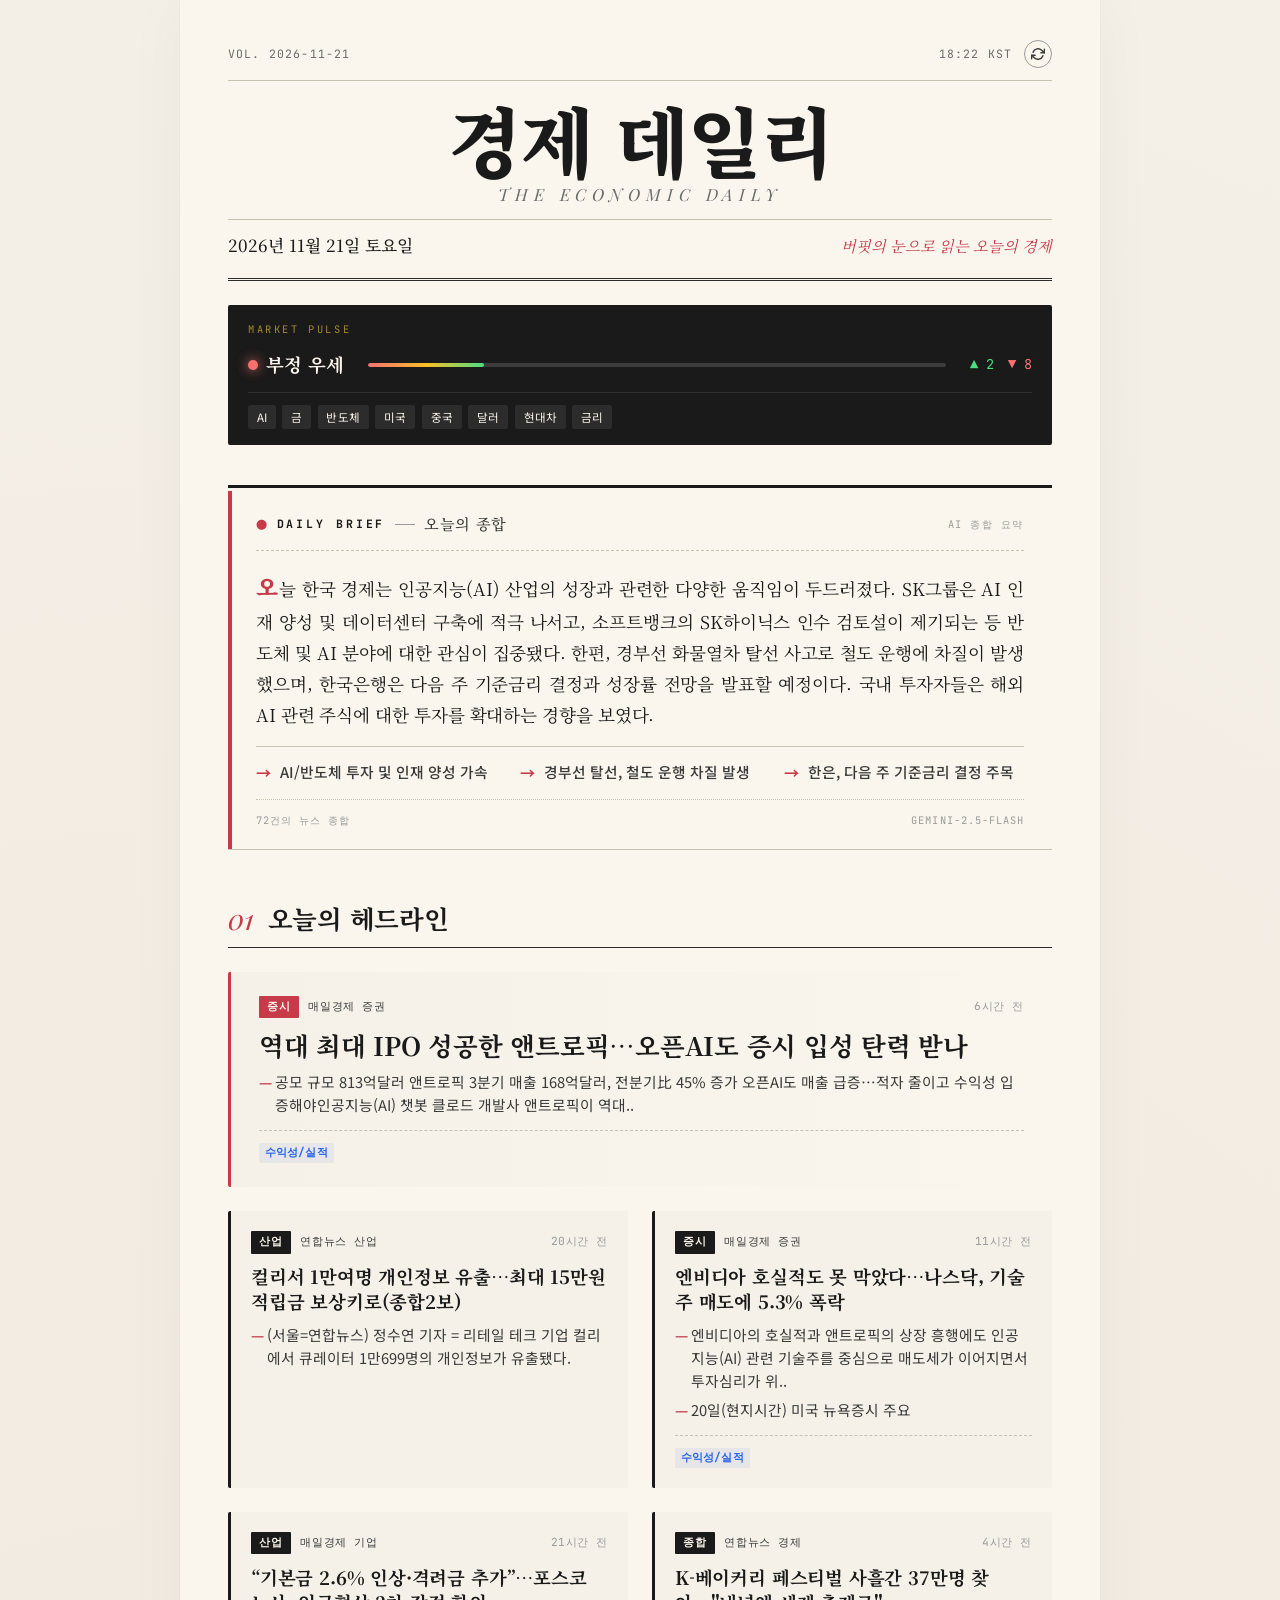
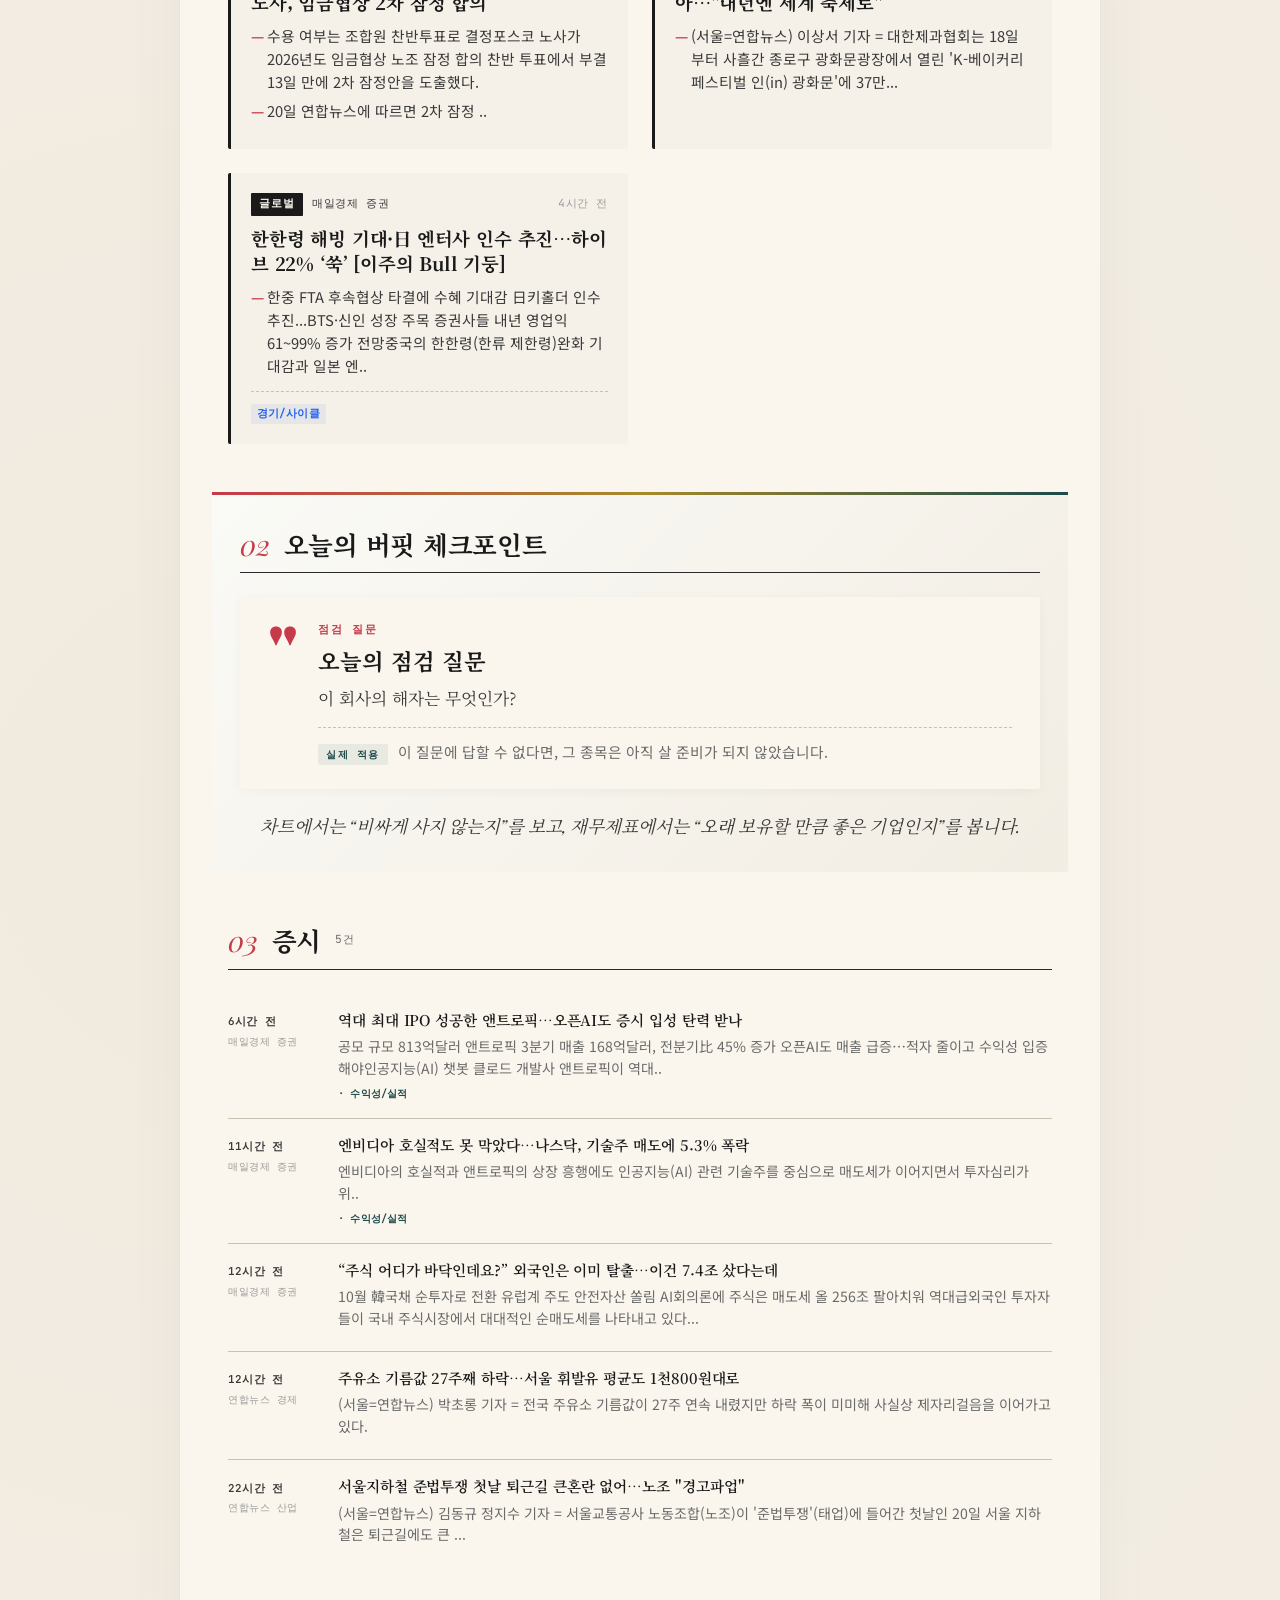
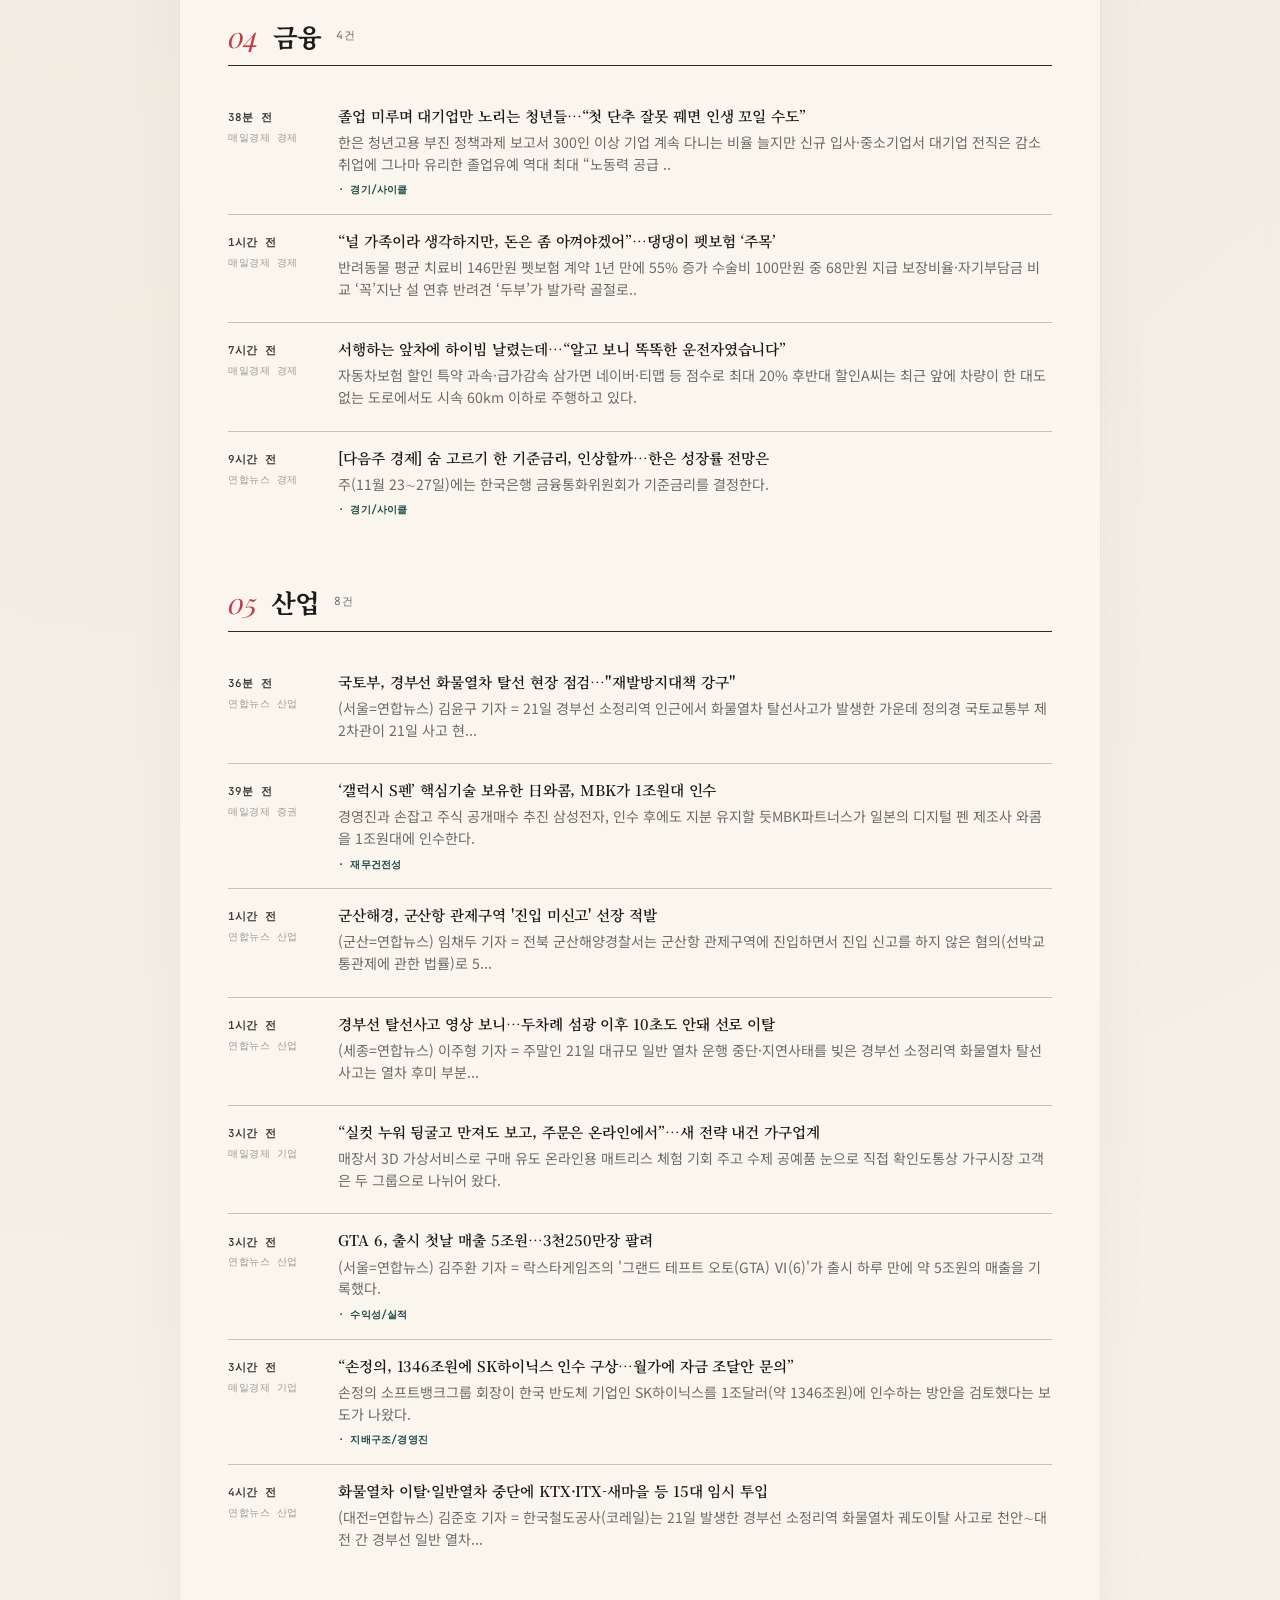
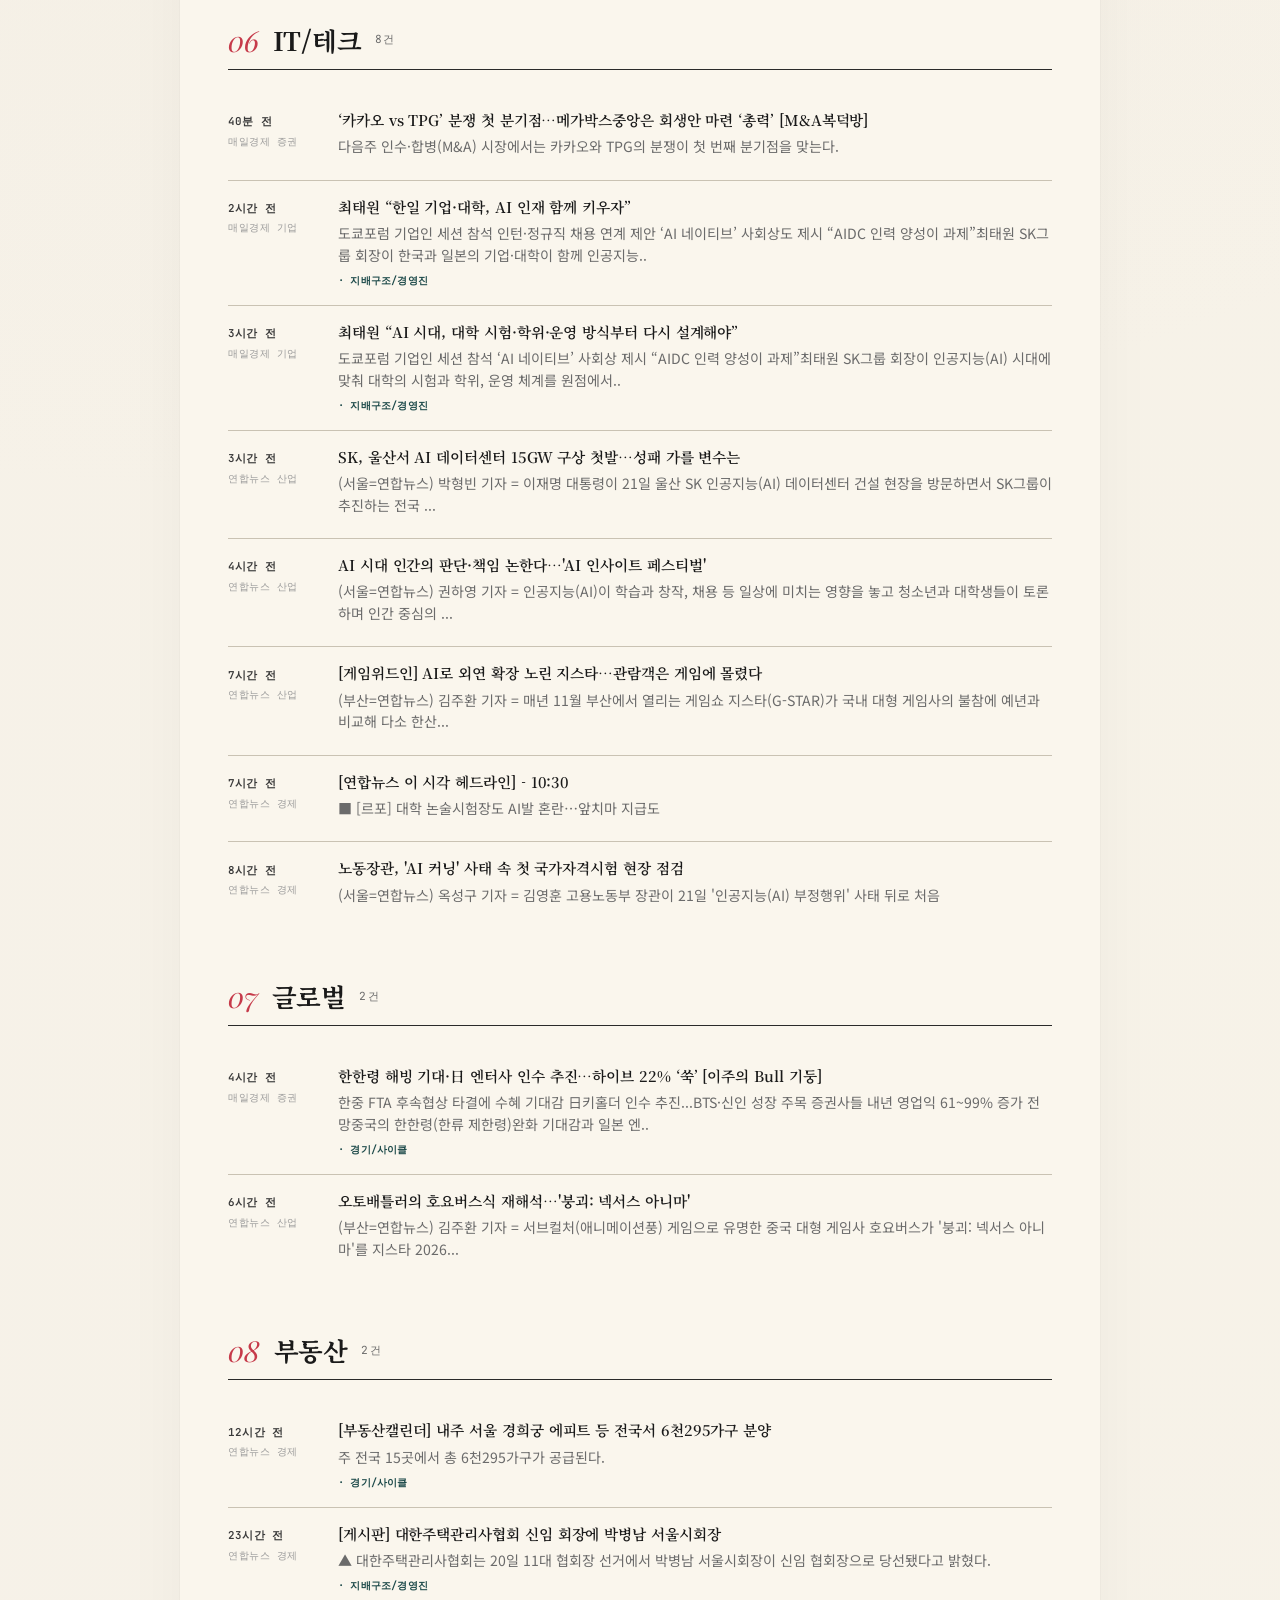
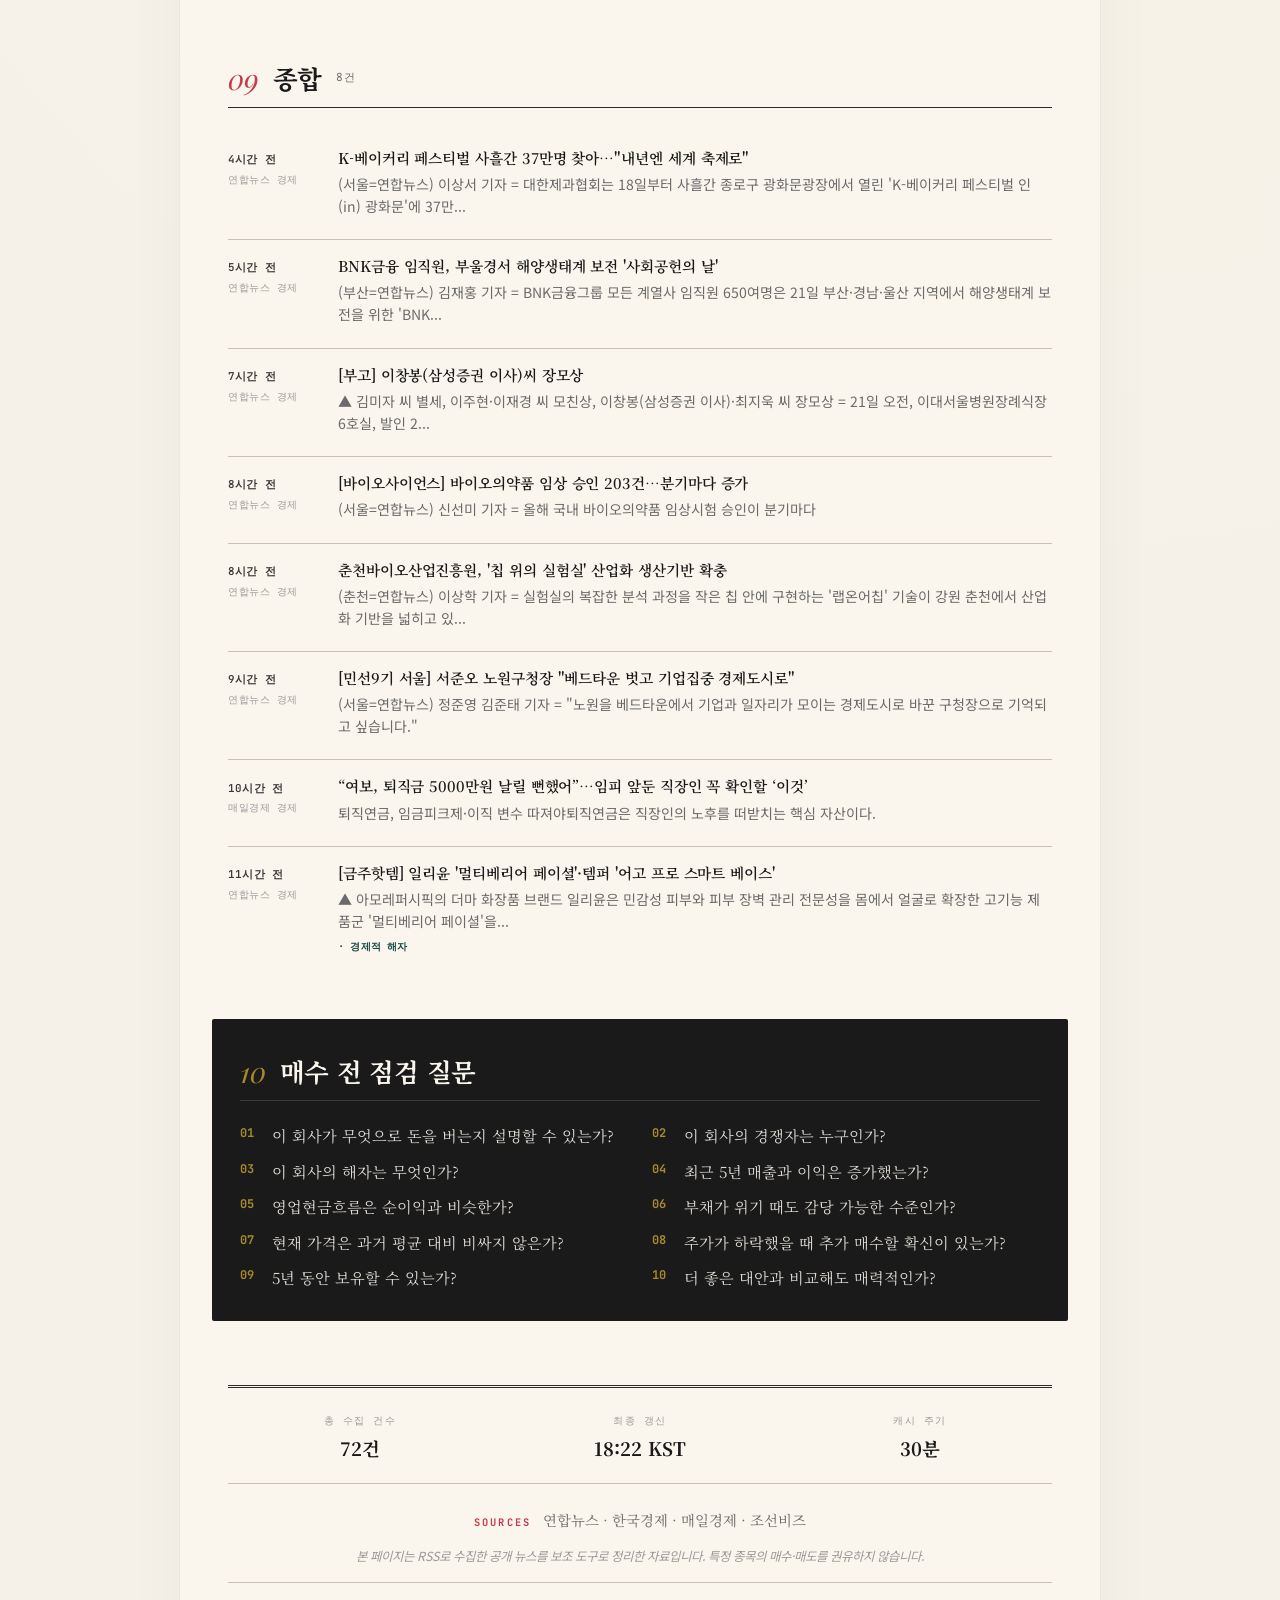
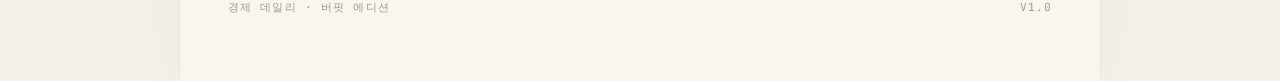
==== commit 46a11c45: "Deploy: scheduled build 92522e4b6d6d9677eaf56b62fdeb77c64b09aa69" ====
--- a/index.html
+++ b/index.html
@@ -4,7 +4,7 @@
     <meta charset="UTF-8">
     <meta name="viewport" content="width=device-width, initial-scale=1.0, maximum-scale=5.0">
     <meta name="description" content="당일 한국 경제 뉴스를 한눈에 정리한 뉴스레터. 워렌 버핏 투자 원칙 체크포인트 포함.">
-    <title>경제 데일리 · 2026년 11월 15일 일요일</title>
+    <title>경제 데일리 · 2026년 11월 21일 토요일</title>
     <link rel="preconnect" href="https://fonts.googleapis.com">
     <link rel="preconnect" href="https://fonts.gstatic.com" crossorigin>
     <link href="https://fonts.googleapis.com/css2?family=Noto+Serif+KR:wght@400;500;700;900&family=Noto+Sans+KR:wght@300;400;500;700&family=Playfair+Display:ital,wght@0,400;0,700;0,900;1,400&family=JetBrains+Mono:wght@400;600&display=swap" rel="stylesheet">
@@ -18,10 +18,10 @@
         <header class="masthead">
             <div class="masthead-top">
                 <div class="meta-left">
-                    <span class="edition-no">VOL. 2026-11-15</span>
+                    <span class="edition-no">VOL. 2026-11-21</span>
                 </div>
                 <div class="meta-right">
-                    <span class="time-label">06:09 KST</span>
+                    <span class="time-label">18:22 KST</span>
                     <button class="refresh-btn" onclick="window.location.reload()" title="새로고침">
                         <svg width="14" height="14" viewBox="0 0 24 24" fill="none" stroke="currentColor" stroke-width="2.5" stroke-linecap="round" stroke-linejoin="round"><polyline points="23 4 23 10 17 10"></polyline><polyline points="1 20 1 14 7 14"></polyline><path d="M3.51 9a9 9 0 0 1 14.85-3.36L23 10M1 14l4.64 4.36A9 9 0 0 0 20.49 15"></path></svg>
                     </button>
@@ -32,7 +32,7 @@
                 <span class="title-en">THE ECONOMIC DAILY</span>
             </h1>
             <div class="masthead-bottom">
-                <div class="date-line">2026년 11월 15일 일요일</div>
+                <div class="date-line">2026년 11월 21일 토요일</div>
                 <div class="tagline">버핏의 눈으로 읽는 오늘의 경제</div>
             </div>
         </header>
@@ -41,36 +41,36 @@
         <section class="pulse-strip">
             <div class="pulse-label">MARKET PULSE</div>
             <div class="pulse-content">
-                <div class="pulse-sentiment sentiment-up">
+                <div class="pulse-sentiment sentiment-down">
                     <span class="sentiment-dot"></span>
-                    <span class="sentiment-text">긍정 우세</span>
+                    <span class="sentiment-text">부정 우세</span>
                 </div>
                 <div class="pulse-bar">
-                    <div class="pulse-bar-fill" style="width: 82.0%;"></div>
+                    <div class="pulse-bar-fill" style="width: 20.0%;"></div>
                 </div>
                 <div class="pulse-numbers">
-                    <span class="num-up">▲ 9</span>
-                    <span class="num-down">▼ 2</span>
+                    <span class="num-up">▲ 2</span>
+                    <span class="num-down">▼ 8</span>
                 </div>
             </div>
             
             <div class="trend-keywords">
                 
+                    <span class="trend-kw">AI</span>
+                
                     <span class="trend-kw">금</span>
                 
-                    <span class="trend-kw">AI</span>
-                
                     <span class="trend-kw">반도체</span>
                 
                     <span class="trend-kw">미국</span>
                 
+                    <span class="trend-kw">중국</span>
+                
+                    <span class="trend-kw">달러</span>
+                
+                    <span class="trend-kw">현대차</span>
+                
                     <span class="trend-kw">금리</span>
-                
-                    <span class="trend-kw">중국</span>
-                
-                    <span class="trend-kw">삼성전자</span>
-                
-                    <span class="trend-kw">코스닥</span>
                 
             </div>
             
@@ -90,23 +90,23 @@
             </div>
 
             <div class="brief-body">
-                <p class="brief-summary">오늘 한국 경제는 엔비디아 젠슨 황 사태로 인한 반도체 및 인공지능(AI) 산업의 불확실성 속에서도 국내 기업들의 반사 수혜 기대감이 교차하는 모습을 보였습니다. 한편, 미래에셋, 노란우산 등 여러 기관에서 개인정보 유출 사고가 잇따라 발생하며 전반적인 보안 강화의 필요성이 대두되었습니다. 금융시장에서는 저축은행 예금금리가 4%에 육박하고 전월세 가격이 급등하는 가운데, 가계의 &#39;빚투&#39; 증가와 청년층의 불안정한 고용 상황이 소비 회복을 제약하는 요인으로 지목되었습니다. 정부는 산업재해 은폐 신고 포상금 상향 등 안전 규제를 강화하고 있습니다.</p>
+                <p class="brief-summary">오늘 한국 경제는 인공지능(AI) 산업의 성장과 관련한 다양한 움직임이 두드러졌다. SK그룹은 AI 인재 양성 및 데이터센터 구축에 적극 나서고, 소프트뱅크의 SK하이닉스 인수 검토설이 제기되는 등 반도체 및 AI 분야에 대한 관심이 집중됐다. 한편, 경부선 화물열차 탈선 사고로 철도 운행에 차질이 발생했으며, 한국은행은 다음 주 기준금리 결정과 성장률 전망을 발표할 예정이다. 국내 투자자들은 해외 AI 관련 주식에 대한 투자를 확대하는 경향을 보였다.</p>
 
                 
                 <ul class="brief-points">
                     
-                    <li>엔비디아 사태, 반도체 시장 불확실성 증대</li>
-                    
-                    <li>개인정보 유출 사고 빈발, 보안 강화 시급</li>
-                    
-                    <li>저축은행 예금금리 4% 육박, 전월세가 급등</li>
+                    <li>AI/반도체 투자 및 인재 양성 가속</li>
+                    
+                    <li>경부선 탈선, 철도 운행 차질 발생</li>
+                    
+                    <li>한은, 다음 주 기준금리 결정 주목</li>
                     
                 </ul>
                 
             </div>
 
             <div class="brief-footer">
-                <span class="brief-stats">84건의 뉴스 종합</span>
+                <span class="brief-stats">72건의 뉴스 종합</span>
                 <span class="brief-model">gemini-2.5-flash</span>
             </div>
         </section>
@@ -128,17 +128,17 @@
                 
                 <article class="headline-card headline-lead">
                     <div class="headline-meta">
-                        <span class="headline-cat">종합</span>
-                        <span class="headline-source">연합뉴스 경제</span>
-                        <span class="headline-time">18시간 전</span>
+                        <span class="headline-cat">증시</span>
+                        <span class="headline-source">매일경제 증권</span>
+                        <span class="headline-time">6시간 전</span>
                     </div>
                     <h3 class="headline-title">
-                        <a href="https://www.yna.co.kr/view/AKR20261114029100003" target="_blank" rel="noopener">두산건설, 3분기 영업이익 271억원…전년 대비 40% 감소</a>
+                        <a href="https://www.mk.co.kr/news/stock/12215211" target="_blank" rel="noopener">역대 최대 IPO 성공한 앤트로픽…오픈AI도 증시 입성 탄력 받나</a>
                     </h3>
                     
                     <ul class="key-points">
                         
-                        <li>(서울=연합뉴스) 오예진 기자 = 두산건설의 3분기 영업이익이 전년 동기 대비 약 40% 감소했다.</li>
+                        <li>공모 규모 813억달러 앤트로픽 3분기 매출 168억달러, 전분기比 45% 증가 오픈AI도 매출 급증…적자 줄이고 수익성 입증해야인공지능(AI) 챗봇 클로드 개발사 앤트로픽이 역대..</li>
                         
                     </ul>
                     
@@ -148,6 +148,73 @@
                         <span class="buffett-tag">수익성/실적</span>
                         
                     </div>
+                    
+                </article>
+                
+                <article class="headline-card ">
+                    <div class="headline-meta">
+                        <span class="headline-cat">산업</span>
+                        <span class="headline-source">연합뉴스 산업</span>
+                        <span class="headline-time">20시간 전</span>
+                    </div>
+                    <h3 class="headline-title">
+                        <a href="https://www.yna.co.kr/view/AKR20261120157052030" target="_blank" rel="noopener">컬리서 1만여명 개인정보 유출…최대 15만원 적립금 보상키로(종합2보)</a>
+                    </h3>
+                    
+                    <ul class="key-points">
+                        
+                        <li>(서울=연합뉴스) 정수연 기자 = 리테일 테크 기업 컬리에서 큐레이터 1만699명의 개인정보가 유출됐다.</li>
+                        
+                    </ul>
+                    
+                    
+                </article>
+                
+                <article class="headline-card ">
+                    <div class="headline-meta">
+                        <span class="headline-cat">증시</span>
+                        <span class="headline-source">매일경제 증권</span>
+                        <span class="headline-time">11시간 전</span>
+                    </div>
+                    <h3 class="headline-title">
+                        <a href="https://www.mk.co.kr/news/stock/12215112" target="_blank" rel="noopener">엔비디아 호실적도 못 막았다…나스닥, 기술주 매도에 5.3% 폭락</a>
+                    </h3>
+                    
+                    <ul class="key-points">
+                        
+                        <li>엔비디아의 호실적과 앤트로픽의 상장 흥행에도 인공지능(AI) 관련 기술주를 중심으로 매도세가 이어지면서 투자심리가 위..</li>
+                        
+                        <li>20일(현지시간) 미국 뉴욕증시 주요</li>
+                        
+                    </ul>
+                    
+                    
+                    <div class="buffett-tags">
+                        
+                        <span class="buffett-tag">수익성/실적</span>
+                        
+                    </div>
+                    
+                </article>
+                
+                <article class="headline-card ">
+                    <div class="headline-meta">
+                        <span class="headline-cat">산업</span>
+                        <span class="headline-source">매일경제 기업</span>
+                        <span class="headline-time">21시간 전</span>
+                    </div>
+                    <h3 class="headline-title">
+                        <a href="https://www.mk.co.kr/news/business/12214966" target="_blank" rel="noopener">“기본금 2.6% 인상·격려금 추가”…포스코 노사, 임금협상 2차 잠정 합의</a>
+                    </h3>
+                    
+                    <ul class="key-points">
+                        
+                        <li>수용 여부는 조합원 찬반투표로 결정포스코 노사가 2026년도 임금협상 노조 잠정 합의 찬반 투표에서 부결 13일 만에 2차 잠정안을 도출했다.</li>
+                        
+                        <li>20일 연합뉴스에 따르면 2차 잠정 ..</li>
+                        
+                    </ul>
+                    
                     
                 </article>
                 
@@ -155,15 +222,15 @@
                     <div class="headline-meta">
                         <span class="headline-cat">종합</span>
                         <span class="headline-source">연합뉴스 경제</span>
-                        <span class="headline-time">3분 전</span>
+                        <span class="headline-time">4시간 전</span>
                     </div>
                     <h3 class="headline-title">
-                        <a href="https://www.yna.co.kr/view/AKR20261113146300530" target="_blank" rel="noopener">내년부터 산재 은폐·안전수칙 위반 신고에 최대 500만원</a>
+                        <a href="https://www.yna.co.kr/view/AKR20261121035200030" target="_blank" rel="noopener">K-베이커리 페스티벌 사흘간 37만명 찾아…&#34;내년엔 세계 축제로&#34;</a>
                     </h3>
                     
                     <ul class="key-points">
                         
-                        <li>(서울=연합뉴스) 옥성구 기자 = 내년 1월 28일부터 산업재해 은폐나 산업현장의 안전보건 기준 위반을 신고하면 건당 최대 500만원의 포상금을...</li>
+                        <li>(서울=연합뉴스) 이상서 기자 = 대한제과협회는 18일부터 사흘간 종로구 광화문광장에서 열린 &#39;K-베이커리 페스티벌 인(in) 광화문&#39;에 37만...</li>
                         
                     </ul>
                     
@@ -172,85 +239,26 @@
                 
                 <article class="headline-card ">
                     <div class="headline-meta">
-                        <span class="headline-cat">IT/테크</span>
-                        <span class="headline-source">매일경제 기업</span>
-                        <span class="headline-time">16시간 전</span>
+                        <span class="headline-cat">글로벌</span>
+                        <span class="headline-source">매일경제 증권</span>
+                        <span class="headline-time">4시간 전</span>
                     </div>
                     <h3 class="headline-title">
-                        <a href="https://www.mk.co.kr/news/world/12208851" target="_blank" rel="noopener">“점유율 0%라더니”…中 4.6조 규모 AI 사업, 엔비디아 칩 의존</a>
+                        <a href="https://www.mk.co.kr/news/stock/12215238" target="_blank" rel="noopener">한한령 해빙 기대·日 엔터사 인수 추진…하이브 22% ‘쑥’ [이주의 Bull 기둥]</a>
                     </h3>
                     
                     <ul class="key-points">
                         
-                        <li>로이터, 中 자료 150여건 분석 대학·지방정부도 엔비디아 의존 규제 강화 땐 칩 공급 차질 우려미국의 반도체 수출 통제에도 엔비디아 칩에 의존하는 중국 내 인공지능(AI) 프로젝..</li>
+                        <li>한중 FTA 후속협상 타결에 수혜 기대감 日키홀더 인수 추진...BTS·신인 성장 주목 증권사들 내년 영업익 61~99% 증가 전망중국의 한한령(한류 제한령)완화 기대감과 일본 엔..</li>
                         
                     </ul>
                     
                     
                     <div class="buffett-tags">
                         
-                        <span class="buffett-tag">경제적 해자</span>
-                        
                         <span class="buffett-tag">경기/사이클</span>
                         
                     </div>
-                    
-                </article>
-                
-                <article class="headline-card ">
-                    <div class="headline-meta">
-                        <span class="headline-cat">증시</span>
-                        <span class="headline-source">연합뉴스 경제</span>
-                        <span class="headline-time">24분 전</span>
-                    </div>
-                    <h3 class="headline-title">
-                        <a href="https://www.yna.co.kr/view/AKR20261113132100002" target="_blank" rel="noopener">지난달 전월세 물가 1.4%↑…3년10개월 만에 최대폭</a>
-                    </h3>
-                    
-                    <ul class="key-points">
-                        
-                        <li>(세종=연합뉴스) 김수현 안채원 기자 = 지난달 전월세가 약 4년 만에 가장 큰 폭으로 상승한 것으로 나타났다.</li>
-                        
-                    </ul>
-                    
-                    
-                </article>
-                
-                <article class="headline-card ">
-                    <div class="headline-meta">
-                        <span class="headline-cat">증시</span>
-                        <span class="headline-source">매일경제 증권</span>
-                        <span class="headline-time">23시간 전</span>
-                    </div>
-                    <h3 class="headline-title">
-                        <a href="https://www.mk.co.kr/news/stock/12208726" target="_blank" rel="noopener">폭등할 때 지켜보다가 반토막 때 샀다...국민연금 3분기 3900억 지른 종목</a>
-                    </h3>
-                    
-                    <ul class="key-points">
-                        
-                        <li>美 증권거래위 분기보고서 메모리 조정에 저가 매수 마이크론 주식도 더 담아메모리 반도체주가 큰 폭의 조정을 받은 지난 3분기에 ‘큰손’ 국민연금은 과감히 매수한 것으로 드러났다.</li>
-                        
-                    </ul>
-                    
-                    
-                </article>
-                
-                <article class="headline-card ">
-                    <div class="headline-meta">
-                        <span class="headline-cat">IT/테크</span>
-                        <span class="headline-source">매일경제 증권</span>
-                        <span class="headline-time">22시간 전</span>
-                    </div>
-                    <h3 class="headline-title">
-                        <a href="https://www.mk.co.kr/news/stock/12208780" target="_blank" rel="noopener">‘젠슨황 스캔들’에 서학개미들이 1000억원 ‘폭풍 매수’한 종목은</a>
-                    </h3>
-                    
-                    <ul class="key-points">
-                        
-                        <li>미국 주식시장에 투자하는 ‘서학개미’가 젠슨 황 전 엔비디아 최고경영자(CEO)의 불륜설이 불거진 한 주간 엔비디아 주식을 1000억원가량 순매수한 것으로 나타났다.</li>
-                        
-                    </ul>
-                    
                     
                 </article>
                 
@@ -280,14 +288,14 @@
                 <div class="buffett-quote-mark">"</div>
                 <div class="buffett-content">
                     <div class="buffett-type">
-                        투자 원칙
-                    </div>
-                    <h3 class="buffett-title">시장 하락을 기회로 활용</h3>
-                    <p class="buffett-text">공포 구간에서 좋은 기업을 싸게 살 수 있음</p>
+                        점검 질문
+                    </div>
+                    <h3 class="buffett-title">오늘의 점검 질문</h3>
+                    <p class="buffett-text">이 회사의 해자는 무엇인가?</p>
                     
                     <div class="buffett-apply">
                         <span class="apply-label">실제 적용</span>
-                        <span class="apply-text">주가 하락과 기업가치 훼손을 구분</span>
+                        <span class="apply-text">이 질문에 답할 수 없다면, 그 종목은 아직 살 준비가 되지 않았습니다.</span>
                     </div>
                     
                 </div>
@@ -311,142 +319,98 @@
                 <span class="section-num">03</span>
                 <h2 class="section-title">증시</h2>
                 <span class="section-divider"></span>
-                <span class="section-count">8건</span>
+                <span class="section-count">5건</span>
             </div>
 
             <div class="news-list">
                 
                 <article class="news-item">
                     <div class="news-time">
-                        <span class="time-rel">20분 전</span>
-                        <span class="time-source">연합뉴스 경제</span>
-                    </div>
-                    <div class="news-body">
-                        <h4 class="news-title">
-                            <a href="https://www.yna.co.kr/view/AKR20261114040800002" target="_blank" rel="noopener">&#39;빚투&#39; 속 개미 여윳돈 말라가나…마통 4년 3개월 만에 최대</a>
-                        </h4>
-                        
-                        <p class="news-excerpt">시중은행의 마이너스통장 잔액이 4년 3개월 만에 최대 수준으로 불었다.</p>
-                        
-                        
-                    </div>
-                </article>
-                
-                <article class="news-item">
-                    <div class="news-time">
-                        <span class="time-rel">24분 전</span>
-                        <span class="time-source">연합뉴스 경제</span>
-                    </div>
-                    <div class="news-body">
-                        <h4 class="news-title">
-                            <a href="https://www.yna.co.kr/view/AKR20261114037100002" target="_blank" rel="noopener">작년 전세보증금 6년 전보다 35% 올라…보증금 대출은 53%↑</a>
-                        </h4>
-                        
-                        <p class="news-excerpt">(세종=연합뉴스) 김수현 안채원 기자 = 최근 6년간 전세 보증금이 30% 넘게 오르고 보증금을 마련하기 위한 금융기관 대출은 50% 이상 늘었...</p>
-                        
-                        
-                    </div>
-                </article>
-                
-                <article class="news-item">
-                    <div class="news-time">
-                        <span class="time-rel">24분 전</span>
-                        <span class="time-source">연합뉴스 경제</span>
-                    </div>
-                    <div class="news-body">
-                        <h4 class="news-title">
-                            <a href="https://www.yna.co.kr/view/AKR20261113132100002" target="_blank" rel="noopener">지난달 전월세 물가 1.4%↑…3년10개월 만에 최대폭</a>
-                        </h4>
-                        
-                        <p class="news-excerpt">(세종=연합뉴스) 김수현 안채원 기자 = 지난달 전월세가 약 4년 만에 가장 큰 폭으로 상승한 것으로 나타났다.</p>
-                        
-                        
-                    </div>
-                </article>
-                
-                <article class="news-item">
-                    <div class="news-time">
-                        <span class="time-rel">59분 전</span>
+                        <span class="time-rel">6시간 전</span>
                         <span class="time-source">매일경제 증권</span>
                     </div>
                     <div class="news-body">
                         <h4 class="news-title">
-                            <a href="https://www.mk.co.kr/news/stock/12208238" target="_blank" rel="noopener">AI는 멈추지 않는다 … 헤지펀드 패닉이 만들어 준 기회</a>
-                        </h4>
-                        
-                        <p class="news-excerpt">이를 미리 눈치채기라도 한 듯 필라델피아 반도체 지수는 10월 28일부터 11월 5일까지 무려 22%나 하락..</p>
-                        
-                        
-                    </div>
-                </article>
-                
-                <article class="news-item">
-                    <div class="news-time">
-                        <span class="time-rel">7시간 전</span>
+                            <a href="https://www.mk.co.kr/news/stock/12215211" target="_blank" rel="noopener">역대 최대 IPO 성공한 앤트로픽…오픈AI도 증시 입성 탄력 받나</a>
+                        </h4>
+                        
+                        <p class="news-excerpt">공모 규모 813억달러 앤트로픽 3분기 매출 168억달러, 전분기比 45% 증가 오픈AI도 매출 급증…적자 줄이고 수익성 입증해야인공지능(AI) 챗봇 클로드 개발사 앤트로픽이 역대..</p>
+                        
+                        
+                        <div class="news-tags">
+                            
+                            <span class="news-tag">· 수익성/실적</span>
+                            
+                        </div>
+                        
+                    </div>
+                </article>
+                
+                <article class="news-item">
+                    <div class="news-time">
+                        <span class="time-rel">11시간 전</span>
                         <span class="time-source">매일경제 증권</span>
                     </div>
                     <div class="news-body">
                         <h4 class="news-title">
-                            <a href="https://www.mk.co.kr/news/stock/12209039" target="_blank" rel="noopener">브로드컴 뛰자 같이 뛰었다…기판株 코리아써키트, 51% 반등 [이주의 Bull기둥]</a>
-                        </h4>
-                        
-                        <p class="news-excerpt">일주일 새 가파른 반등 기록 코어위브 호실적 발표에 젠슨황 반사수혜 기대 가세반도체 인쇄회로기판(PCB) 제조기업 코리아써키트 주가가 내년도 실적 턴어라운드 및 젠슨 황 사태 반사..</p>
+                            <a href="https://www.mk.co.kr/news/stock/12215112" target="_blank" rel="noopener">엔비디아 호실적도 못 막았다…나스닥, 기술주 매도에 5.3% 폭락</a>
+                        </h4>
+                        
+                        <p class="news-excerpt">엔비디아의 호실적과 앤트로픽의 상장 흥행에도 인공지능(AI) 관련 기술주를 중심으로 매도세가 이어지면서 투자심리가 위..</p>
                         
                         
                         <div class="news-tags">
                             
                             <span class="news-tag">· 수익성/실적</span>
                             
-                            <span class="news-tag">· 재무건전성</span>
-                            
-                        </div>
-                        
-                    </div>
-                </article>
-                
-                <article class="news-item">
-                    <div class="news-time">
-                        <span class="time-rel">21시간 전</span>
-                        <span class="time-source">연합뉴스 경제</span>
-                    </div>
-                    <div class="news-body">
-                        <h4 class="news-title">
-                            <a href="https://www.yna.co.kr/view/AKR20261113076800008" target="_blank" rel="noopener">[IPO챗] 내주 영광와이케이엠씨 등 3개사 코스닥 입성</a>
-                        </h4>
-                        
-                        <p class="news-excerpt">주(16∼20일) 기업공개(IPO) 시장에서는 영광와이케이엠씨와 옵토닉스, 에이엘로봇 등 3개 기업이 잇...</p>
-                        
-                        
-                    </div>
-                </article>
-                
-                <article class="news-item">
-                    <div class="news-time">
-                        <span class="time-rel">23시간 전</span>
+                        </div>
+                        
+                    </div>
+                </article>
+                
+                <article class="news-item">
+                    <div class="news-time">
+                        <span class="time-rel">12시간 전</span>
+                        <span class="time-source">매일경제 증권</span>
+                    </div>
+                    <div class="news-body">
+                        <h4 class="news-title">
+                            <a href="https://www.mk.co.kr/news/stock/12215101" target="_blank" rel="noopener">“주식 어디가 바닥인데요?” 외국인은 이미 탈출…이건 7.4조 샀다는데</a>
+                        </h4>
+                        
+                        <p class="news-excerpt">10월 韓국채 순투자로 전환 유럽계 주도 안전자산 쏠림 AI회의론에 주식은 매도세 올 256조 팔아치워 역대급외국인 투자자들이 국내 주식시장에서 대대적인 순매도세를 나타내고 있다...</p>
+                        
+                        
+                    </div>
+                </article>
+                
+                <article class="news-item">
+                    <div class="news-time">
+                        <span class="time-rel">12시간 전</span>
+                        <span class="time-source">연합뉴스 경제</span>
+                    </div>
+                    <div class="news-body">
+                        <h4 class="news-title">
+                            <a href="https://www.yna.co.kr/view/AKR20261120163100003" target="_blank" rel="noopener">주유소 기름값 27주째 하락…서울 휘발유 평균도 1천800원대로</a>
+                        </h4>
+                        
+                        <p class="news-excerpt">(서울=연합뉴스) 박초롱 기자 = 전국 주유소 기름값이 27주 연속 내렸지만 하락 폭이 미미해 사실상 제자리걸음을 이어가고 있다.</p>
+                        
+                        
+                    </div>
+                </article>
+                
+                <article class="news-item">
+                    <div class="news-time">
+                        <span class="time-rel">22시간 전</span>
                         <span class="time-source">연합뉴스 산업</span>
                     </div>
                     <div class="news-body">
                         <h4 class="news-title">
-                            <a href="https://www.yna.co.kr/view/AKR20261113081400063" target="_blank" rel="noopener">&#34;기관이 먼저 이전 요청&#34;…대전은 공공기관 이전 &#39;남방한계선&#39;?</a>
-                        </h4>
-                        
-                        <p class="news-excerpt">(대전=연합뉴스) 박주영 기자 = 정부의 2차 공공기관 지방 이전 대상 발표를 앞두고 각 지방자치단체의 기관 유치 경쟁이 치열해지고 있다.</p>
-                        
-                        
-                    </div>
-                </article>
-                
-                <article class="news-item">
-                    <div class="news-time">
-                        <span class="time-rel">23시간 전</span>
-                        <span class="time-source">매일경제 증권</span>
-                    </div>
-                    <div class="news-body">
-                        <h4 class="news-title">
-                            <a href="https://www.mk.co.kr/news/stock/12208726" target="_blank" rel="noopener">폭등할 때 지켜보다가 반토막 때 샀다...국민연금 3분기 3900억 지른 종목</a>
-                        </h4>
-                        
-                        <p class="news-excerpt">美 증권거래위 분기보고서 메모리 조정에 저가 매수 마이크론 주식도 더 담아메모리 반도체주가 큰 폭의 조정을 받은 지난 3분기에 ‘큰손’ 국민연금은 과감히 매수한 것으로 드러났다.</p>
+                            <a href="https://www.yna.co.kr/view/AKR20261120172900004" target="_blank" rel="noopener">서울지하철 준법투쟁 첫날 퇴근길 큰혼란 없어…노조 &#34;경고파업&#34;</a>
+                        </h4>
+                        
+                        <p class="news-excerpt">(서울=연합뉴스) 김동규 정지수 기자 = 서울교통공사 노동조합(노조)이 &#39;준법투쟁&#39;(태업)에 들어간 첫날인 20일 서울 지하철은 퇴근길에도 큰 ...</p>
                         
                         
                     </div>
@@ -461,38 +425,22 @@
                 <span class="section-num">04</span>
                 <h2 class="section-title">금융</h2>
                 <span class="section-divider"></span>
-                <span class="section-count">8건</span>
+                <span class="section-count">4건</span>
             </div>
 
             <div class="news-list">
                 
                 <article class="news-item">
                     <div class="news-time">
-                        <span class="time-rel">12분 전</span>
-                        <span class="time-source">연합뉴스 경제</span>
-                    </div>
-                    <div class="news-body">
-                        <h4 class="news-title">
-                            <a href="https://www.yna.co.kr/view/AKR20261113169400002" target="_blank" rel="noopener">가상자산 법인 참여 지연에 거래소들 전담조직 축소</a>
-                        </h4>
-                        
-                        <p class="news-excerpt">(서울=연합뉴스) 박수현 기자 = 원화 가상자산 거래소들이 법인영업 전담조직을 해체하거나 규모를 줄인 것으로 파악됐다.</p>
-                        
-                        
-                    </div>
-                </article>
-                
-                <article class="news-item">
-                    <div class="news-time">
-                        <span class="time-rel">14분 전</span>
-                        <span class="time-source">연합뉴스 경제</span>
-                    </div>
-                    <div class="news-body">
-                        <h4 class="news-title">
-                            <a href="https://www.yna.co.kr/view/AKR20261114030200002" target="_blank" rel="noopener">반도체 뜨거운데 소비 미지근…한은이 짚은 &#39;낙수&#39; 제약 요인</a>
-                        </h4>
-                        
-                        <p class="news-excerpt">(서울=연합뉴스) 채새롬 기자 = 반도체 쏠림이나 주가 급락 등의 영향으로 국내 소비 회복세가 지연될 가능성이 있다는 한국은행 분석이 나왔다.</p>
+                        <span class="time-rel">38분 전</span>
+                        <span class="time-source">매일경제 경제</span>
+                    </div>
+                    <div class="news-body">
+                        <h4 class="news-title">
+                            <a href="https://www.mk.co.kr/news/economy/12215302" target="_blank" rel="noopener">졸업 미루며 대기업만 노리는 청년들…“첫 단추 잘못 꿰면 인생 꼬일 수도”</a>
+                        </h4>
+                        
+                        <p class="news-excerpt">한은 청년고용 부진 정책과제 보고서 300인 이상 기업 계속 다니는 비율 늘지만 신규 입사·중소기업서 대기업 전직은 감소 취업에 그나마 유리한 졸업유예 역대 최대 “노동력 공급 ..</p>
                         
                         
                         <div class="news-tags">
@@ -506,15 +454,15 @@
                 
                 <article class="news-item">
                     <div class="news-time">
-                        <span class="time-rel">18분 전</span>
-                        <span class="time-source">연합뉴스 경제</span>
-                    </div>
-                    <div class="news-body">
-                        <h4 class="news-title">
-                            <a href="https://www.yna.co.kr/view/AKR20261114042800002" target="_blank" rel="noopener">저축은행 예금금리 4% 다시 눈 앞…상호금융은 주춤</a>
-                        </h4>
-                        
-                        <p class="news-excerpt">(서울=연합뉴스) 김지연 강류나 기자 = 시장금리 상승 속에 저축은행의 예금금리가 최근 다시 상승하며 연 4%대를 눈앞에 두고 있다.</p>
+                        <span class="time-rel">1시간 전</span>
+                        <span class="time-source">매일경제 경제</span>
+                    </div>
+                    <div class="news-body">
+                        <h4 class="news-title">
+                            <a href="https://www.mk.co.kr/news/economy/12215285" target="_blank" rel="noopener">“널 가족이라 생각하지만, 돈은 좀 아껴야겠어”…댕댕이 펫보험 ‘주목’</a>
+                        </h4>
+                        
+                        <p class="news-excerpt">반려동물 평균 치료비 146만원 펫보험 계약 1년 만에 55% 증가 수술비 100만원 중 68만원 지급 보장비율·자기부담금 비교 ‘꼭’지난 설 연휴 반려견 ‘두부’가 발가락 골절로..</p>
                         
                         
                     </div>
@@ -523,79 +471,37 @@
                 <article class="news-item">
                     <div class="news-time">
                         <span class="time-rel">7시간 전</span>
-                        <span class="time-source">매일경제 기업</span>
-                    </div>
-                    <div class="news-body">
-                        <h4 class="news-title">
-                            <a href="https://www.mk.co.kr/news/business/12209041" target="_blank" rel="noopener">“폐타이어·폐비닐로 만들어 찝찝?”…‘친환경 시멘트’ 유해성 따져보니</a>
-                        </h4>
-                        
-                        <p class="news-excerpt">폐기물자원순환학회 발표 “한·중·일·스위스 제품 분석 결과 납·카드뮴 등 중금속 검출 안 돼 온실가스 저감 기여도는 높아져”폐플라스틱, 폐비닐 등을 활용해 만든 시멘트가 유해하..</p>
-                        
-                        
-                    </div>
-                </article>
-                
-                <article class="news-item">
-                    <div class="news-time">
-                        <span class="time-rel">15시간 전</span>
                         <span class="time-source">매일경제 경제</span>
                     </div>
                     <div class="news-body">
                         <h4 class="news-title">
-                            <a href="https://www.mk.co.kr/news/economy/12208863" target="_blank" rel="noopener">“군인·산모·실직자 ‘주목’…보험료 안 내도 국민연금 가입기간 늘어난다?”</a>
-                        </h4>
-                        
-                        <p class="news-excerpt">내년부터 군 복무 기간 전체 인정 둘째 출산 땐 가입기간 15개월 실업 땐 보험료 75% 지원받아군 복무, 출산, 실직 등 불가피하게 보험료를 납부하기 어려워진 기간도 국민연금 가..</p>
-                        
-                        
-                    </div>
-                </article>
-                
-                <article class="news-item">
-                    <div class="news-time">
-                        <span class="time-rel">17시간 전</span>
-                        <span class="time-source">매일경제 경제</span>
-                    </div>
-                    <div class="news-body">
-                        <h4 class="news-title">
-                            <a href="https://www.mk.co.kr/news/economy/12208844" target="_blank" rel="noopener">주담대 5500만원 늘어나는 ‘마법’…“모기지보험, 알고 계시나요” [알쓸금잡]</a>
-                        </h4>
-                        
-                        <p class="news-excerpt">다시 풀어 은행별 실행일·조건 확인을은행권이 그동안 제한했던 모기지보험 가입을 잇달아 재개하고 있다.</p>
-                        
-                        
-                    </div>
-                </article>
-                
-                <article class="news-item">
-                    <div class="news-time">
-                        <span class="time-rel">19시간 전</span>
-                        <span class="time-source">매일경제 증권</span>
-                    </div>
-                    <div class="news-body">
-                        <h4 class="news-title">
-                            <a href="https://www.mk.co.kr/news/stock/12208838" target="_blank" rel="noopener">“10년 모은 4억이 1억으로…” 반도체 레버리지 투자에 무너진 30대 직장인의 눈물</a>
-                        </h4>
-                        
-                        <p class="news-excerpt">만기 예금까지 더해 4억 원 투입 변동성 장세 속 손절 타이밍 놓쳐10년 동안 직장생활을 하며 힘겹게 모은 4억원을 반도체 주식에 투자했다가 1/4 토막난 30대 직장인의 사연이 ..</p>
-                        
-                        
-                    </div>
-                </article>
-                
-                <article class="news-item">
-                    <div class="news-time">
-                        <span class="time-rel">19시간 전</span>
-                        <span class="time-source">매일경제 경제</span>
-                    </div>
-                    <div class="news-body">
-                        <h4 class="news-title">
-                            <a href="https://www.mk.co.kr/news/economy/12208824" target="_blank" rel="noopener">“차에서 내리다 손목 부러졌어요”…보험 전문가도 보험금 거절당했다, 왜? [어쩌다 세상이]</a>
-                        </h4>
-                        
-                        <p class="news-excerpt">손목 골절로 보험금 청구했다가 패소 병원 의무기록 제출했지만 CCTV·블랙박스 영상 없어 늦은 보험사고 접수도 불리 법원 “보험 전문가라면 객관적 증거 필요성 알았을 것”사고가 났..</p>
-                        
+                            <a href="https://www.mk.co.kr/news/economy/12215197" target="_blank" rel="noopener">서행하는 앞차에 하이빔 날렸는데…“알고 보니 똑똑한 운전자였습니다”</a>
+                        </h4>
+                        
+                        <p class="news-excerpt">자동차보험 할인 특약 과속·급가감속 삼가면 네이버·티맵 등 점수로 최대 20% 후반대 할인A씨는 최근 앞에 차량이 한 대도 없는 도로에서도 시속 60km 이하로 주행하고 있다.</p>
+                        
+                        
+                    </div>
+                </article>
+                
+                <article class="news-item">
+                    <div class="news-time">
+                        <span class="time-rel">9시간 전</span>
+                        <span class="time-source">연합뉴스 경제</span>
+                    </div>
+                    <div class="news-body">
+                        <h4 class="news-title">
+                            <a href="https://www.yna.co.kr/view/AKR20261121014700002" target="_blank" rel="noopener">[다음주 경제] 숨 고르기 한 기준금리, 인상할까…한은 성장률 전망은</a>
+                        </h4>
+                        
+                        <p class="news-excerpt">주(11월 23∼27일)에는 한국은행 금융통화위원회가 기준금리를 결정한다.</p>
+                        
+                        
+                        <div class="news-tags">
+                            
+                            <span class="news-tag">· 경기/사이클</span>
+                            
+                        </div>
                         
                     </div>
                 </article>
@@ -616,133 +522,145 @@
                 
                 <article class="news-item">
                     <div class="news-time">
-                        <span class="time-rel">6분 전</span>
+                        <span class="time-rel">36분 전</span>
                         <span class="time-source">연합뉴스 산업</span>
                     </div>
                     <div class="news-body">
                         <h4 class="news-title">
-                            <a href="https://www.yna.co.kr/view/AKR20261114047200003" target="_blank" rel="noopener">한때 SUV 주름잡던 경유 승용차 퇴장…신차 1천대 중 4대뿐</a>
-                        </h4>
-                        
-                        <p class="news-excerpt">(서울=연합뉴스) 김윤구 기자 = 국내 자동차 시장에서 경유 승용차가 빠르게 자취를 감추고 있다.</p>
-                        
-                        
-                    </div>
-                </article>
-                
-                <article class="news-item">
-                    <div class="news-time">
-                        <span class="time-rel">9분 전</span>
+                            <a href="https://www.yna.co.kr/view/AKR20261121044500003" target="_blank" rel="noopener">국토부, 경부선 화물열차 탈선 현장 점검…&#34;재발방지대책 강구&#34;</a>
+                        </h4>
+                        
+                        <p class="news-excerpt">(서울=연합뉴스) 김윤구 기자 = 21일 경부선 소정리역 인근에서 화물열차 탈선사고가 발생한 가운데 정의경 국토교통부 제2차관이 21일 사고 현...</p>
+                        
+                        
+                    </div>
+                </article>
+                
+                <article class="news-item">
+                    <div class="news-time">
+                        <span class="time-rel">39분 전</span>
+                        <span class="time-source">매일경제 증권</span>
+                    </div>
+                    <div class="news-body">
+                        <h4 class="news-title">
+                            <a href="https://www.mk.co.kr/news/stock/12215301" target="_blank" rel="noopener">‘갤럭시 S펜’ 핵심기술 보유한 日와콤, MBK가 1조원대 인수</a>
+                        </h4>
+                        
+                        <p class="news-excerpt">경영진과 손잡고 주식 공개매수 추진 삼성전자, 인수 후에도 지분 유지할 듯MBK파트너스가 일본의 디지털 펜 제조사 와콤을 1조원대에 인수한다.</p>
+                        
+                        
+                        <div class="news-tags">
+                            
+                            <span class="news-tag">· 재무건전성</span>
+                            
+                        </div>
+                        
+                    </div>
+                </article>
+                
+                <article class="news-item">
+                    <div class="news-time">
+                        <span class="time-rel">1시간 전</span>
                         <span class="time-source">연합뉴스 산업</span>
                     </div>
                     <div class="news-body">
                         <h4 class="news-title">
-                            <a href="https://www.yna.co.kr/view/AKR20261113163500030" target="_blank" rel="noopener">롯데하이마트, 삼성라이온즈 우승 기념 삼성전자 가전 추가할인</a>
-                        </h4>
-                        
-                        <p class="news-excerpt">(서울=연합뉴스) 정수연 기자 = 롯데하이마트는 삼성라이온즈의 KBO리그 한국시리즈 우승을 기념해 전국 매장과 온라인 몰에서 삼성전자 가전 할인...</p>
-                        
-                        
-                    </div>
-                </article>
-                
-                <article class="news-item">
-                    <div class="news-time">
-                        <span class="time-rel">9분 전</span>
+                            <a href="https://www.yna.co.kr/view/AKR20261121043500055" target="_blank" rel="noopener">군산해경, 군산항 관제구역 &#39;진입 미신고&#39; 선장 적발</a>
+                        </h4>
+                        
+                        <p class="news-excerpt">(군산=연합뉴스) 임채두 기자 = 전북 군산해양경찰서는 군산항 관제구역에 진입하면서 진입 신고를 하지 않은 혐의(선박교통관제에 관한 법률)로 5...</p>
+                        
+                        
+                    </div>
+                </article>
+                
+                <article class="news-item">
+                    <div class="news-time">
+                        <span class="time-rel">1시간 전</span>
                         <span class="time-source">연합뉴스 산업</span>
                     </div>
                     <div class="news-body">
                         <h4 class="news-title">
-                            <a href="https://www.yna.co.kr/view/AKR20261113166100030" target="_blank" rel="noopener">연말모임 준비 지금부터…신세계百, 크리스마스 겨냥 &#39;와인위크&#39;</a>
-                        </h4>
-                        
-                        <p class="news-excerpt">(서울=연합뉴스) 정수연 기자 = 신세계백화점은 오는 19일까지 연말 파티와 송년 모임 수요를 겨냥해 &#39;와인위크&#39;를 열고 인기 주류를 판매한다고...</p>
-                        
-                        
-                        <div class="news-tags">
-                            
-                            <span class="news-tag">· 경기/사이클</span>
-                            
-                        </div>
-                        
-                    </div>
-                </article>
-                
-                <article class="news-item">
-                    <div class="news-time">
-                        <span class="time-rel">8시간 전</span>
+                            <a href="https://www.yna.co.kr/view/AKR20261121041600063" target="_blank" rel="noopener">경부선 탈선사고 영상 보니…두차례 섬광 이후 10초도 안돼 선로 이탈</a>
+                        </h4>
+                        
+                        <p class="news-excerpt">(세종=연합뉴스) 이주형 기자 = 주말인 21일 대규모 일반 열차 운행 중단·지연사태를 빚은 경부선 소정리역 화물열차 탈선사고는 열차 후미 부분...</p>
+                        
+                        
+                    </div>
+                </article>
+                
+                <article class="news-item">
+                    <div class="news-time">
+                        <span class="time-rel">3시간 전</span>
+                        <span class="time-source">매일경제 기업</span>
+                    </div>
+                    <div class="news-body">
+                        <h4 class="news-title">
+                            <a href="https://www.mk.co.kr/news/business/12215264" target="_blank" rel="noopener">“실컷 누워 뒹굴고 만져도 보고, 주문은 온라인에서”…새 전략 내건 가구업계</a>
+                        </h4>
+                        
+                        <p class="news-excerpt">매장서 3D 가상서비스로 구매 유도 온라인용 매트리스 체험 기회 주고 수제 공예품 눈으로 직접 확인도통상 가구시장 고객은 두 그룹으로 나뉘어 왔다.</p>
+                        
+                        
+                    </div>
+                </article>
+                
+                <article class="news-item">
+                    <div class="news-time">
+                        <span class="time-rel">3시간 전</span>
                         <span class="time-source">연합뉴스 산업</span>
                     </div>
                     <div class="news-body">
                         <h4 class="news-title">
-                            <a href="https://www.yna.co.kr/view/AKR20261114047400004" target="_blank" rel="noopener">오세훈, 남대문시장 달빛미식회 &#34;스카프아저씨 덕에…즐거운 마음&#34;</a>
-                        </h4>
-                        
-                        <p class="news-excerpt">(서울=연합뉴스) 김준태 기자 = 오세훈 서울시장은 14일 저녁 서울 중구 남대문시장의 &#39;서울 달빛미식회&#39; 행사 현장을 방문했다.</p>
-                        
-                        
-                    </div>
-                </article>
-                
-                <article class="news-item">
-                    <div class="news-time">
-                        <span class="time-rel">9시간 전</span>
+                            <a href="https://www.yna.co.kr/view/AKR20261121036200017" target="_blank" rel="noopener">GTA 6, 출시 첫날 매출 5조원…3천250만장 팔려</a>
+                        </h4>
+                        
+                        <p class="news-excerpt">(서울=연합뉴스) 김주환 기자 = 락스타게임즈의 &#39;그랜드 테프트 오토(GTA) Ⅵ(6)&#39;가 출시 하루 만에 약 5조원의 매출을 기록했다.</p>
+                        
+                        
+                        <div class="news-tags">
+                            
+                            <span class="news-tag">· 수익성/실적</span>
+                            
+                        </div>
+                        
+                    </div>
+                </article>
+                
+                <article class="news-item">
+                    <div class="news-time">
+                        <span class="time-rel">3시간 전</span>
+                        <span class="time-source">매일경제 기업</span>
+                    </div>
+                    <div class="news-body">
+                        <h4 class="news-title">
+                            <a href="https://www.mk.co.kr/news/business/12215251" target="_blank" rel="noopener">“손정의, 1346조원에 SK하이닉스 인수 구상…월가에 자금 조달안 문의”</a>
+                        </h4>
+                        
+                        <p class="news-excerpt">손정의 소프트뱅크그룹 회장이 한국 반도체 기업인 SK하이닉스를 1조달러(약 1346조원)에 인수하는 방안을 검토했다는 보도가 나왔다.</p>
+                        
+                        
+                        <div class="news-tags">
+                            
+                            <span class="news-tag">· 지배구조/경영진</span>
+                            
+                        </div>
+                        
+                    </div>
+                </article>
+                
+                <article class="news-item">
+                    <div class="news-time">
+                        <span class="time-rel">4시간 전</span>
                         <span class="time-source">연합뉴스 산업</span>
                     </div>
                     <div class="news-body">
                         <h4 class="news-title">
-                            <a href="https://www.yna.co.kr/view/AKR20261114047100017" target="_blank" rel="noopener">컴투스 &#39;서머너즈 워&#39; e스포츠 결승전 개최…챔피언에 TARS</a>
-                        </h4>
-                        
-                        <p class="news-excerpt">(서울=연합뉴스) 김주환 기자 = 컴투스[078340]는 &#39;서머너즈워&#39; e스포츠 국제대회 &#39;서머너즈 워 월드 아레나 챔피언십 2026(SWC 2...</p>
-                        
-                        
-                    </div>
-                </article>
-                
-                <article class="news-item">
-                    <div class="news-time">
-                        <span class="time-rel">13시간 전</span>
-                        <span class="time-source">매일경제 기업</span>
-                    </div>
-                    <div class="news-body">
-                        <h4 class="news-title">
-                            <a href="https://www.mk.co.kr/news/business/12208887" target="_blank" rel="noopener">“내 이름·주소도 새나갔나”…‘192만명 가입’ 노란우산, 유출 의심</a>
-                        </h4>
-                        
-                        <p class="news-excerpt">외부 비정상 접근 정황 확인 주민번호 앞 7자리도 유출 우려 중기중앙회 “사칭 연락 주의”가입자 192만명을 둔 소기업·소상공인 공제제도 ‘노란우산’ 홈페이지에서 일부 고객의 개인..</p>
-                        
-                        
-                    </div>
-                </article>
-                
-                <article class="news-item">
-                    <div class="news-time">
-                        <span class="time-rel">16시간 전</span>
-                        <span class="time-source">연합뉴스 산업</span>
-                    </div>
-                    <div class="news-body">
-                        <h4 class="news-title">
-                            <a href="https://www.yna.co.kr/view/AKR20261114031600017" target="_blank" rel="noopener">[게임위드인] 시장에 쏟아지는 웹툰 게임…자체 IP 육성은 실종</a>
-                        </h4>
-                        
-                        <p class="news-excerpt">(서울=연합뉴스) 김주환 기자 = 국내 게임업계가 웹툰·애니메이션 기반 게임을 잇달아 내놓으며 라인업 확장에 열중이다.</p>
-                        
-                        
-                    </div>
-                </article>
-                
-                <article class="news-item">
-                    <div class="news-time">
-                        <span class="time-rel">21시간 전</span>
-                        <span class="time-source">매일경제 기업</span>
-                    </div>
-                    <div class="news-body">
-                        <h4 class="news-title">
-                            <a href="https://www.mk.co.kr/news/society/12208793" target="_blank" rel="noopener">냉장고 문 말고 따로 여는 작은 문…근데 그거 뭐지? [그거사전2]</a>
-                        </h4>
-                        
-                        <p class="news-excerpt">[그거사전 - 113] 냉장고에서 별도로 여는 작은 문 ‘그거’ 명사.</p>
+                            <a href="https://www.yna.co.kr/view/AKR20261121033600063" target="_blank" rel="noopener">화물열차 이탈·일반열차 중단에 KTX·ITX-새마을 등 15대 임시 투입</a>
+                        </h4>
+                        
+                        <p class="news-excerpt">(대전=연합뉴스) 김준호 기자 = 한국철도공사(코레일)는 21일 발생한 경부선 소정리역 화물열차 궤도이탈 사고로 천안∼대전 간 경부선 일반 열차...</p>
                         
                         
                     </div>
@@ -764,154 +682,140 @@
                 
                 <article class="news-item">
                     <div class="news-time">
-                        <span class="time-rel">8분 전</span>
+                        <span class="time-rel">40분 전</span>
+                        <span class="time-source">매일경제 증권</span>
+                    </div>
+                    <div class="news-body">
+                        <h4 class="news-title">
+                            <a href="https://www.mk.co.kr/news/stock/12215299" target="_blank" rel="noopener">‘카카오 vs TPG’ 분쟁 첫 분기점…메가박스중앙은 회생안 마련 ‘총력’ [M&amp;A복덕방]</a>
+                        </h4>
+                        
+                        <p class="news-excerpt">다음주 인수·합병(M&amp;A) 시장에서는 카카오와 TPG의 분쟁이 첫 번째 분기점을 맞는다.</p>
+                        
+                        
+                    </div>
+                </article>
+                
+                <article class="news-item">
+                    <div class="news-time">
+                        <span class="time-rel">2시간 전</span>
+                        <span class="time-source">매일경제 기업</span>
+                    </div>
+                    <div class="news-body">
+                        <h4 class="news-title">
+                            <a href="https://www.mk.co.kr/news/world/12215270" target="_blank" rel="noopener">최태원 “한일 기업·대학, AI 인재 함께 키우자”</a>
+                        </h4>
+                        
+                        <p class="news-excerpt">도쿄포럼 기업인 세션 참석 인턴·정규직 채용 연계 제안 ‘AI 네이티브’ 사회상도 제시 “AIDC 인력 양성이 과제”최태원 SK그룹 회장이 한국과 일본의 기업·대학이 함께 인공지능..</p>
+                        
+                        
+                        <div class="news-tags">
+                            
+                            <span class="news-tag">· 지배구조/경영진</span>
+                            
+                        </div>
+                        
+                    </div>
+                </article>
+                
+                <article class="news-item">
+                    <div class="news-time">
+                        <span class="time-rel">3시간 전</span>
+                        <span class="time-source">매일경제 기업</span>
+                    </div>
+                    <div class="news-body">
+                        <h4 class="news-title">
+                            <a href="https://www.mk.co.kr/news/world/12215253" target="_blank" rel="noopener">최태원 “AI 시대, 대학 시험·학위·운영 방식부터 다시 설계해야”</a>
+                        </h4>
+                        
+                        <p class="news-excerpt">도쿄포럼 기업인 세션 참석 ‘AI 네이티브’ 사회상 제시 “AIDC 인력 양성이 과제”최태원 SK그룹 회장이 인공지능(AI) 시대에 맞춰 대학의 시험과 학위, 운영 체계를 원점에서..</p>
+                        
+                        
+                        <div class="news-tags">
+                            
+                            <span class="news-tag">· 지배구조/경영진</span>
+                            
+                        </div>
+                        
+                    </div>
+                </article>
+                
+                <article class="news-item">
+                    <div class="news-time">
+                        <span class="time-rel">3시간 전</span>
                         <span class="time-source">연합뉴스 산업</span>
                     </div>
                     <div class="news-body">
                         <h4 class="news-title">
-                            <a href="https://www.yna.co.kr/view/AKR20261113168800003" target="_blank" rel="noopener">휘청이는 &#39;큰손&#39; 엔비디아…삼전닉스 추가고객 쟁탈전 불붙나</a>
-                        </h4>
-                        
-                        <p class="news-excerpt">(서울=연합뉴스) 조성흠 기자 = 국내 반도체 업계가 젠슨 황 엔비디아 최고경영자(CEO)의 퇴진 이후 엔비디아와의 협력에 차질이 우려되는 상황...</p>
-                        
-                        
-                    </div>
-                </article>
-                
-                <article class="news-item">
-                    <div class="news-time">
-                        <span class="time-rel">9분 전</span>
-                        <span class="time-source">연합뉴스 경제</span>
-                    </div>
-                    <div class="news-body">
-                        <h4 class="news-title">
-                            <a href="https://www.yna.co.kr/view/AKR20261113177200008" target="_blank" rel="noopener">&#39;젠슨황 스캔들&#39;에 짓눌린 증시…엔비디아 실적·앤트로픽 상장 주시</a>
-                        </h4>
-                        
-                        <p class="news-excerpt">(서울=연합뉴스) 황철환 기자 = 인공지능(AI) 투자 둔화 우려가 가시기도 전에 젠슨 황 전 엔비디아 최고경영자(CEO)의 불륜과 해임이란 대...</p>
-                        
-                        
-                        <div class="news-tags">
-                            
-                            <span class="news-tag">· 수익성/실적</span>
-                            
-                        </div>
-                        
-                    </div>
-                </article>
-                
-                <article class="news-item">
-                    <div class="news-time">
-                        <span class="time-rel">9분 전</span>
-                        <span class="time-source">연합뉴스 경제</span>
-                    </div>
-                    <div class="news-body">
-                        <h4 class="news-title">
-                            <a href="https://www.yna.co.kr/view/AKR20261113144800505" target="_blank" rel="noopener">[OK제보] &#34;민원 인증해야 홍보 허용&#34;…신도시 단톡방의 &#39;이색 규칙&#39;</a>
-                        </h4>
-                        
-                        <p class="news-excerpt">(서울·고양=연합뉴스) 이보배 기자 서효주 인턴기자 = 지난 11일 오후 경기 고양시 덕은지구 주민 등 1천600여명이 모인 카카오톡 단체대화방...</p>
-                        
-                        
-                        <div class="news-tags">
-                            
-                            <span class="news-tag">· 경기/사이클</span>
-                            
-                        </div>
-                        
-                    </div>
-                </article>
-                
-                <article class="news-item">
-                    <div class="news-time">
-                        <span class="time-rel">6시간 전</span>
+                            <a href="https://www.yna.co.kr/view/AKR20261121034900017" target="_blank" rel="noopener">SK, 울산서 AI 데이터센터 15GW 구상 첫발…성패 가를 변수는</a>
+                        </h4>
+                        
+                        <p class="news-excerpt">(서울=연합뉴스) 박형빈 기자 = 이재명 대통령이 21일 울산 SK 인공지능(AI) 데이터센터 건설 현장을 방문하면서 SK그룹이 추진하는 전국 ...</p>
+                        
+                        
+                    </div>
+                </article>
+                
+                <article class="news-item">
+                    <div class="news-time">
+                        <span class="time-rel">4시간 전</span>
                         <span class="time-source">연합뉴스 산업</span>
                     </div>
                     <div class="news-body">
                         <h4 class="news-title">
-                            <a href="https://www.yna.co.kr/view/AKR20261114049400017" target="_blank" rel="noopener">메타엠 고객상담 시스템 해킹…전화번호·상담내용 유출 확인</a>
-                        </h4>
-                        
-                        <p class="news-excerpt">(서울=연합뉴스) 유현민 기자 = 고객 상담 업무를 위탁 운영하는 메타엠의 일부 고객상담 시스템이 외부 공격을 받아 이용자의 전화번호와 상담 대...</p>
-                        
-                        
-                    </div>
-                </article>
-                
-                <article class="news-item">
-                    <div class="news-time">
-                        <span class="time-rel">10시간 전</span>
-                        <span class="time-source">매일경제 증권</span>
-                    </div>
-                    <div class="news-body">
-                        <h4 class="news-title">
-                            <a href="https://www.mk.co.kr/news/stock/12208998" target="_blank" rel="noopener">‘투자의 판’ 흔드는 대형 사건 잇달아…삼전닉스 리포트 검색 나란히 1·2위 [빅데이터로 본 재테크]</a>
-                        </h4>
-                        
-                        <p class="news-excerpt">지난 3일~9일 일주일 간 분석 젠슨 황 ‘메가 이슈’ 반영 안 돼 美중간선거 검색 824회로 1위 반도체·데이터센터에도 관심 삼전 1598회·하이닉스 930회미국 중간선거 이후 ..</p>
-                        
-                        
-                        <div class="news-tags">
-                            
-                            <span class="news-tag">· 경제적 해자</span>
-                            
-                        </div>
-                        
-                    </div>
-                </article>
-                
-                <article class="news-item">
-                    <div class="news-time">
-                        <span class="time-rel">12시간 전</span>
+                            <a href="https://www.yna.co.kr/view/AKR20261120120200017" target="_blank" rel="noopener">AI 시대 인간의 판단·책임 논한다…&#39;AI 인사이트 페스티벌&#39;</a>
+                        </h4>
+                        
+                        <p class="news-excerpt">(서울=연합뉴스) 권하영 기자 = 인공지능(AI)이 학습과 창작, 채용 등 일상에 미치는 영향을 놓고 청소년과 대학생들이 토론하며 인간 중심의 ...</p>
+                        
+                        
+                    </div>
+                </article>
+                
+                <article class="news-item">
+                    <div class="news-time">
+                        <span class="time-rel">7시간 전</span>
                         <span class="time-source">연합뉴스 산업</span>
                     </div>
                     <div class="news-body">
                         <h4 class="news-title">
-                            <a href="https://www.yna.co.kr/view/AKR20261114043100063" target="_blank" rel="noopener">조폐공사 &#34;모바일 지역사랑상품권 플랫폼서 개인정보 유출&#34;</a>
-                        </h4>
-                        
-                        <p class="news-excerpt">(대전=연합뉴스) 김준호 기자 = 한국조폐공사가 운영하는 모바일 지역사랑상품권 플랫폼 &#39;착&#39;(chak)에서 외부 비인가 접근 및 개인정보 조회 ...</p>
-                        
-                        
-                    </div>
-                </article>
-                
-                <article class="news-item">
-                    <div class="news-time">
-                        <span class="time-rel">16시간 전</span>
-                        <span class="time-source">연합뉴스 산업</span>
-                    </div>
-                    <div class="news-body">
-                        <h4 class="news-title">
-                            <a href="https://www.yna.co.kr/view/AKR20261113094100530" target="_blank" rel="noopener">AI가 서·논술형 답안 채점…서울 초·중학생 300명 체험</a>
-                        </h4>
-                        
-                        <p class="news-excerpt">(서울=연합뉴스) 오보람 기자 = 대학수학능력시험(수능)과 내신에서 서·논술형 평가를 도입·확대하는 방안이 논의되는 가운데 서울 초·중학생 30...</p>
-                        
-                        
-                    </div>
-                </article>
-                
-                <article class="news-item">
-                    <div class="news-time">
-                        <span class="time-rel">16시간 전</span>
-                        <span class="time-source">매일경제 기업</span>
-                    </div>
-                    <div class="news-body">
-                        <h4 class="news-title">
-                            <a href="https://www.mk.co.kr/news/world/12208851" target="_blank" rel="noopener">“점유율 0%라더니”…中 4.6조 규모 AI 사업, 엔비디아 칩 의존</a>
-                        </h4>
-                        
-                        <p class="news-excerpt">로이터, 中 자료 150여건 분석 대학·지방정부도 엔비디아 의존 규제 강화 땐 칩 공급 차질 우려미국의 반도체 수출 통제에도 엔비디아 칩에 의존하는 중국 내 인공지능(AI) 프로젝..</p>
-                        
-                        
-                        <div class="news-tags">
-                            
-                            <span class="news-tag">· 경제적 해자</span>
-                            
-                            <span class="news-tag">· 경기/사이클</span>
-                            
-                        </div>
+                            <a href="https://www.yna.co.kr/view/AKR20261120169900017" target="_blank" rel="noopener">[게임위드인] AI로 외연 확장 노린 지스타…관람객은 게임에 몰렸다</a>
+                        </h4>
+                        
+                        <p class="news-excerpt">(부산=연합뉴스) 김주환 기자 = 매년 11월 부산에서 열리는 게임쇼 지스타(G-STAR)가 국내 대형 게임사의 불참에 예년과 비교해 다소 한산...</p>
+                        
+                        
+                    </div>
+                </article>
+                
+                <article class="news-item">
+                    <div class="news-time">
+                        <span class="time-rel">7시간 전</span>
+                        <span class="time-source">연합뉴스 경제</span>
+                    </div>
+                    <div class="news-body">
+                        <h4 class="news-title">
+                            <a href="https://www.yna.co.kr/view/AKR20261121024500011" target="_blank" rel="noopener">[연합뉴스 이 시각 헤드라인] - 10:30</a>
+                        </h4>
+                        
+                        <p class="news-excerpt">■ [르포] 대학 논술시험장도 AI발 혼란…앞치마 지급도</p>
+                        
+                        
+                    </div>
+                </article>
+                
+                <article class="news-item">
+                    <div class="news-time">
+                        <span class="time-rel">8시간 전</span>
+                        <span class="time-source">연합뉴스 경제</span>
+                    </div>
+                    <div class="news-body">
+                        <h4 class="news-title">
+                            <a href="https://www.yna.co.kr/view/AKR20261121023800530" target="_blank" rel="noopener">노동장관, &#39;AI 커닝&#39; 사태 속 첫 국가자격시험 현장 점검</a>
+                        </h4>
+                        
+                        <p class="news-excerpt">(서울=연합뉴스) 옥성구 기자 = 김영훈 고용노동부 장관이 21일 &#39;인공지능(AI) 부정행위&#39; 사태 뒤로 처음</p>
+                        
                         
                     </div>
                 </article>
@@ -925,140 +829,44 @@
                 <span class="section-num">07</span>
                 <h2 class="section-title">글로벌</h2>
                 <span class="section-divider"></span>
-                <span class="section-count">8건</span>
+                <span class="section-count">2건</span>
             </div>
 
             <div class="news-list">
                 
                 <article class="news-item">
                     <div class="news-time">
-                        <span class="time-rel">6분 전</span>
-                        <span class="time-source">연합뉴스 경제</span>
-                    </div>
-                    <div class="news-body">
-                        <h4 class="news-title">
-                            <a href="https://www.yna.co.kr/view/AKR20261112036800030" target="_blank" rel="noopener">뉴발란스 본사 직접 진출에 이랜드 손 떼나…직영점 잇달아 폐점</a>
-                        </h4>
-                        
-                        <p class="news-excerpt">(서울=연합뉴스) 이상서 기자 = 미국의 뉴발란스 본사가 내년 1월 국내 시장에 직접 진출을 눈앞에 둔 가운데 그간 뉴발란스를 운영해 온 이랜드...</p>
-                        
-                        
-                    </div>
-                </article>
-                
-                <article class="news-item">
-                    <div class="news-time">
-                        <span class="time-rel">9시간 전</span>
-                        <span class="time-source">매일경제 기업</span>
-                    </div>
-                    <div class="news-body">
-                        <h4 class="news-title">
-                            <a href="https://www.mk.co.kr/news/world/12209013" target="_blank" rel="noopener">항공유값 떨어졌대서 좋아했더니…“비행기표는 왜 바로 안 싸져요?”</a>
-                        </h4>
-                        
-                        <p class="news-excerpt">두 달 평균으로 정하는 유류할증료 만기 돌아온 항공사 ‘기름값 방패’ 일본 국내선 요금 변수는 신칸센이번 주 일본에서 출발하는 일본항공(JAL) 국제선 표를 산다고 해보자.</p>
-                        
-                        
-                    </div>
-                </article>
-                
-                <article class="news-item">
-                    <div class="news-time">
-                        <span class="time-rel">16시간 전</span>
-                        <span class="time-source">연합뉴스 경제</span>
-                    </div>
-                    <div class="news-body">
-                        <h4 class="news-title">
-                            <a href="https://www.yna.co.kr/view/AKR20261113174400017" target="_blank" rel="noopener">&#34;파격가에 의료통역 지원까지&#34;…비만약 원정처방 마케팅 확산</a>
-                        </h4>
-                        
-                        <p class="news-excerpt">(서울=연합뉴스) 신선미 기자 = &#34;일본 정품 마운자로.</p>
-                        
-                        
-                    </div>
-                </article>
-                
-                <article class="news-item">
-                    <div class="news-time">
-                        <span class="time-rel">18시간 전</span>
+                        <span class="time-rel">4시간 전</span>
+                        <span class="time-source">매일경제 증권</span>
+                    </div>
+                    <div class="news-body">
+                        <h4 class="news-title">
+                            <a href="https://www.mk.co.kr/news/stock/12215238" target="_blank" rel="noopener">한한령 해빙 기대·日 엔터사 인수 추진…하이브 22% ‘쑥’ [이주의 Bull 기둥]</a>
+                        </h4>
+                        
+                        <p class="news-excerpt">한중 FTA 후속협상 타결에 수혜 기대감 日키홀더 인수 추진...BTS·신인 성장 주목 증권사들 내년 영업익 61~99% 증가 전망중국의 한한령(한류 제한령)완화 기대감과 일본 엔..</p>
+                        
+                        
+                        <div class="news-tags">
+                            
+                            <span class="news-tag">· 경기/사이클</span>
+                            
+                        </div>
+                        
+                    </div>
+                </article>
+                
+                <article class="news-item">
+                    <div class="news-time">
+                        <span class="time-rel">6시간 전</span>
                         <span class="time-source">연합뉴스 산업</span>
                     </div>
                     <div class="news-body">
                         <h4 class="news-title">
-                            <a href="https://www.yna.co.kr/view/AKR20261114026351003" target="_blank" rel="noopener">미국, 항공기 이륙 중단 해제…대한항공·아시아나 결항 취소(종합)</a>
-                        </h4>
-                        
-                        <p class="news-excerpt">(서울·인천=연합뉴스) 김윤구 김상연 기자 = 미국 항공 교통관제센터의 통신장애로 미국 전역에 내려졌던 항공기 이륙 중단 조치가 해제되면서 14...</p>
-                        
-                        
-                    </div>
-                </article>
-                
-                <article class="news-item">
-                    <div class="news-time">
-                        <span class="time-rel">18시간 전</span>
-                        <span class="time-source">연합뉴스 산업</span>
-                    </div>
-                    <div class="news-body">
-                        <h4 class="news-title">
-                            <a href="https://www.yna.co.kr/view/AKR20261114028400003" target="_blank" rel="noopener">[속보] 오늘 오전 인천 출발 미국행 항공편 결항 취소…정상화 수순</a>
-                        </h4>
-                        
-                        <p class="news-excerpt">(</p>
-                        
-                        
-                    </div>
-                </article>
-                
-                <article class="news-item">
-                    <div class="news-time">
-                        <span class="time-rel">19시간 전</span>
-                        <span class="time-source">연합뉴스 산업</span>
-                    </div>
-                    <div class="news-body">
-                        <h4 class="news-title">
-                            <a href="https://www.yna.co.kr/view/AKR20261114026300003" target="_blank" rel="noopener">미국 전역 이륙 중단에 인천 출발 일부 항공편 결항</a>
-                        </h4>
-                        
-                        <p class="news-excerpt">(서울=연합뉴스) 김윤구 기자 = 미국 항공교통관제센터의 통신장애로 미국 전역 공항에서 항공기 이륙이 중단되면서 대한항공[003490]과 아시아...</p>
-                        
-                        
-                    </div>
-                </article>
-                
-                <article class="news-item">
-                    <div class="news-time">
-                        <span class="time-rel">21시간 전</span>
-                        <span class="time-source">연합뉴스 산업</span>
-                    </div>
-                    <div class="news-body">
-                        <h4 class="news-title">
-                            <a href="https://www.yna.co.kr/view/AKR20261114020700017" target="_blank" rel="noopener">2027 LoL 월드 챔피언십, 한일 공동개최…서울서 결승</a>
-                        </h4>
-                        
-                        <p class="news-excerpt">(서울=연합뉴스) 김주환 기자 = 한국에서 열리기로 예정돼있던 내년도 리그 오브 레전드(LoL) 월드 챔피언십(월즈·롤드컵)이 일본에서도 경기를...</p>
-                        
-                        
-                        <div class="news-tags">
-                            
-                            <span class="news-tag">· 경기/사이클</span>
-                            
-                        </div>
-                        
-                    </div>
-                </article>
-                
-                <article class="news-item">
-                    <div class="news-time">
-                        <span class="time-rel">22시간 전</span>
-                        <span class="time-source">연합뉴스 경제</span>
-                    </div>
-                    <div class="news-body">
-                        <h4 class="news-title">
-                            <a href="https://www.yna.co.kr/view/AKR20261113067700051" target="_blank" rel="noopener">[해수분해] 통영 굴의 미국행…바다 위 공중화장실이 점검 대상</a>
-                        </h4>
-                        
-                        <p class="news-excerpt">[※ 편집자 주 = 부산으로 이전한 해양수산부가 올해 출범 30주년을 맞았습니다.</p>
+                            <a href="https://www.yna.co.kr/view/AKR20261121031200017" target="_blank" rel="noopener">오토배틀러의 호요버스식 재해석…&#39;붕괴: 넥서스 아니마&#39;</a>
+                        </h4>
+                        
+                        <p class="news-excerpt">(부산=연합뉴스) 김주환 기자 = 서브컬처(애니메이션풍) 게임으로 유명한 중국 대형 게임사 호요버스가 &#39;붕괴: 넥서스 아니마&#39;를 지스타 2026...</p>
                         
                         
                     </div>
@@ -1073,23 +881,51 @@
                 <span class="section-num">08</span>
                 <h2 class="section-title">부동산</h2>
                 <span class="section-divider"></span>
-                <span class="section-count">1건</span>
+                <span class="section-count">2건</span>
             </div>
 
             <div class="news-list">
                 
                 <article class="news-item">
                     <div class="news-time">
-                        <span class="time-rel">20시간 전</span>
-                        <span class="time-source">연합뉴스 경제</span>
-                    </div>
-                    <div class="news-body">
-                        <h4 class="news-title">
-                            <a href="https://www.yna.co.kr/view/AKR20261114022100055" target="_blank" rel="noopener">&#34;전세사기 예방이 최선&#34;…전북도, 전월세 안심계약 상담서비스</a>
-                        </h4>
-                        
-                        <p class="news-excerpt">(전주=연합뉴스) 최영수 기자 = 전북특별자치도는 전세 사기 피해를 예방하고 안전한 임대차 계약을 돕기 위해 전월세 안심계약 상담 서비스를 운영...</p>
-                        
+                        <span class="time-rel">12시간 전</span>
+                        <span class="time-source">연합뉴스 경제</span>
+                    </div>
+                    <div class="news-body">
+                        <h4 class="news-title">
+                            <a href="https://www.yna.co.kr/view/AKR20261120124100003" target="_blank" rel="noopener">[부동산캘린더] 내주 서울 경희궁 에피트 등 전국서 6천295가구 분양</a>
+                        </h4>
+                        
+                        <p class="news-excerpt">주 전국 15곳에서 총 6천295가구가 공급된다.</p>
+                        
+                        
+                        <div class="news-tags">
+                            
+                            <span class="news-tag">· 경기/사이클</span>
+                            
+                        </div>
+                        
+                    </div>
+                </article>
+                
+                <article class="news-item">
+                    <div class="news-time">
+                        <span class="time-rel">23시간 전</span>
+                        <span class="time-source">연합뉴스 경제</span>
+                    </div>
+                    <div class="news-body">
+                        <h4 class="news-title">
+                            <a href="https://www.yna.co.kr/view/AKR20261120169500003" target="_blank" rel="noopener">[게시판] 대한주택관리사협회 신임 회장에 박병남 서울시회장</a>
+                        </h4>
+                        
+                        <p class="news-excerpt">▲ 대한주택관리사협회는 20일 11대 협회장 선거에서 박병남 서울시회장이 신임 협회장으로 당선됐다고 밝혔다.</p>
+                        
+                        
+                        <div class="news-tags">
+                            
+                            <span class="news-tag">· 지배구조/경영진</span>
+                            
+                        </div>
                         
                     </div>
                 </article>
@@ -1101,84 +937,6 @@
         <section class="section section-category">
             <div class="section-header">
                 <span class="section-num">09</span>
-                <h2 class="section-title">정책/규제</h2>
-                <span class="section-divider"></span>
-                <span class="section-count">4건</span>
-            </div>
-
-            <div class="news-list">
-                
-                <article class="news-item">
-                    <div class="news-time">
-                        <span class="time-rel">13시간 전</span>
-                        <span class="time-source">연합뉴스 산업</span>
-                    </div>
-                    <div class="news-body">
-                        <h4 class="news-title">
-                            <a href="https://www.yna.co.kr/view/AKR20261114037600017" target="_blank" rel="noopener">정부, MS 서비스 장애에 비상대응반 가동…국내 피해 점검</a>
-                        </h4>
-                        
-                        <p class="news-excerpt">(서울=연합뉴스) 권하영 기자 = 과학기술정보통신부는 최근 마이크로소프트(MS)의 글로벌 서비스 장애와 관련한 국내 이용자 불편을 최소화하기 위...</p>
-                        
-                        
-                    </div>
-                </article>
-                
-                <article class="news-item">
-                    <div class="news-time">
-                        <span class="time-rel">15시간 전</span>
-                        <span class="time-source">연합뉴스 산업</span>
-                    </div>
-                    <div class="news-body">
-                        <h4 class="news-title">
-                            <a href="https://www.yna.co.kr/view/AKR20261113129800017" target="_blank" rel="noopener">[테크스냅] 라디오에도 간접광고 도입하나…방송광고 규제 개선 논의</a>
-                        </h4>
-                        
-                        <p class="news-excerpt">(서울=연합뉴스) 유현민 기자 = 방송·미디어 업계와 학계가 급변하는 광고시장 환경에 맞춰 방송광고·협찬 제도의 개선 방향을 모색하고 있다.</p>
-                        
-                        
-                    </div>
-                </article>
-                
-                <article class="news-item">
-                    <div class="news-time">
-                        <span class="time-rel">19시간 전</span>
-                        <span class="time-source">연합뉴스 산업</span>
-                    </div>
-                    <div class="news-body">
-                        <h4 class="news-title">
-                            <a href="https://www.yna.co.kr/view/AKR20261114026500054" target="_blank" rel="noopener">전남광주시 종자관리소·목포대, 기술교류 협력</a>
-                        </h4>
-                        
-                        <p class="news-excerpt">(전남광주=연합뉴스) 형민우 기자 = 전남광주통합특별시 종자관리소는 국립목포대학교 원예산림학부와 종자 생산·품질관리 기술 교류와 지역 농업인재 ...</p>
-                        
-                        
-                    </div>
-                </article>
-                
-                <article class="news-item">
-                    <div class="news-time">
-                        <span class="time-rel">22시간 전</span>
-                        <span class="time-source">연합뉴스 산업</span>
-                    </div>
-                    <div class="news-body">
-                        <h4 class="news-title">
-                            <a href="https://www.yna.co.kr/view/AKR20261113085700505" target="_blank" rel="noopener">[금주의 관심인물] &#39;법무장관 후보 지명&#39; 이용철·&#39;불륜 사퇴&#39; 젠슨 황</a>
-                        </h4>
-                        
-                        <p class="news-excerpt">(서울=연합뉴스) 이보배 기자 = 지난 한 주(11월 8∼13일)에는 이재명 정부의 두 번째 법무부 장관 후보자로 지명된 이용철 방위사업청장과 ...</p>
-                        
-                        
-                    </div>
-                </article>
-                
-            </div>
-        </section>
-        
-        
-        <section class="section section-category">
-            <div class="section-header">
-                <span class="section-num">10</span>
                 <h2 class="section-title">종합</h2>
                 <span class="section-divider"></span>
                 <span class="section-count">8건</span>
@@ -1188,47 +946,79 @@
                 
                 <article class="news-item">
                     <div class="news-time">
-                        <span class="time-rel">3분 전</span>
-                        <span class="time-source">연합뉴스 경제</span>
-                    </div>
-                    <div class="news-body">
-                        <h4 class="news-title">
-                            <a href="https://www.yna.co.kr/view/AKR20261113146300530" target="_blank" rel="noopener">내년부터 산재 은폐·안전수칙 위반 신고에 최대 500만원</a>
-                        </h4>
-                        
-                        <p class="news-excerpt">(서울=연합뉴스) 옥성구 기자 = 내년 1월 28일부터 산업재해 은폐나 산업현장의 안전보건 기준 위반을 신고하면 건당 최대 500만원의 포상금을...</p>
-                        
-                        
-                    </div>
-                </article>
-                
-                <article class="news-item">
-                    <div class="news-time">
-                        <span class="time-rel">16분 전</span>
-                        <span class="time-source">연합뉴스 경제</span>
-                    </div>
-                    <div class="news-body">
-                        <h4 class="news-title">
-                            <a href="https://www.yna.co.kr/view/AKR20261114037900002" target="_blank" rel="noopener">미래에셋 해킹점검서 일부 위반 확인…내주 全업권 보안 간담회</a>
-                        </h4>
-                        
-                        <p class="news-excerpt">(서울=연합뉴스) 배영경 강류나 기자 = 금융당국이 최근 해킹 침해사고가 발생한 미래에셋그룹 계열사 현장점검에서 일부 법 위반사항을 확인한 것으...</p>
-                        
-                        
-                    </div>
-                </article>
-                
-                <article class="news-item">
-                    <div class="news-time">
-                        <span class="time-rel">22분 전</span>
-                        <span class="time-source">연합뉴스 경제</span>
-                    </div>
-                    <div class="news-body">
-                        <h4 class="news-title">
-                            <a href="https://www.yna.co.kr/view/AKR20261114040600002" target="_blank" rel="noopener">경력자 선호에 높아진 &#39;문턱&#39;…청년 임금근로자 46%는 비정규직</a>
-                        </h4>
-                        
-                        <p class="news-excerpt">(세종=연합뉴스) 이세원 기자 = 청년층이 일자리 시장에서 어려움을 겪는 가운데 임금근로자로 취업한 이들 절반 가까이는 비정규직인 것으로 나타났...</p>
+                        <span class="time-rel">4시간 전</span>
+                        <span class="time-source">연합뉴스 경제</span>
+                    </div>
+                    <div class="news-body">
+                        <h4 class="news-title">
+                            <a href="https://www.yna.co.kr/view/AKR20261121035200030" target="_blank" rel="noopener">K-베이커리 페스티벌 사흘간 37만명 찾아…&#34;내년엔 세계 축제로&#34;</a>
+                        </h4>
+                        
+                        <p class="news-excerpt">(서울=연합뉴스) 이상서 기자 = 대한제과협회는 18일부터 사흘간 종로구 광화문광장에서 열린 &#39;K-베이커리 페스티벌 인(in) 광화문&#39;에 37만...</p>
+                        
+                        
+                    </div>
+                </article>
+                
+                <article class="news-item">
+                    <div class="news-time">
+                        <span class="time-rel">5시간 전</span>
+                        <span class="time-source">연합뉴스 경제</span>
+                    </div>
+                    <div class="news-body">
+                        <h4 class="news-title">
+                            <a href="https://www.yna.co.kr/view/AKR20261121033200051" target="_blank" rel="noopener">BNK금융 임직원, 부울경서 해양생태계 보전 &#39;사회공헌의 날&#39;</a>
+                        </h4>
+                        
+                        <p class="news-excerpt">(부산=연합뉴스) 김재홍 기자 = BNK금융그룹 모든 계열사 임직원 650여명은 21일 부산·경남·울산 지역에서 해양생태계 보전을 위한 &#39;BNK...</p>
+                        
+                        
+                    </div>
+                </article>
+                
+                <article class="news-item">
+                    <div class="news-time">
+                        <span class="time-rel">7시간 전</span>
+                        <span class="time-source">연합뉴스 경제</span>
+                    </div>
+                    <div class="news-body">
+                        <h4 class="news-title">
+                            <a href="https://www.yna.co.kr/view/AKR20261121029200008" target="_blank" rel="noopener">[부고] 이창봉(삼성증권 이사)씨 장모상</a>
+                        </h4>
+                        
+                        <p class="news-excerpt">▲ 김미자 씨 별세, 이주현·이재경 씨 모친상, 이창봉(삼성증권 이사)·최지욱 씨 장모상 = 21일 오전, 이대서울병원장례식장 6호실, 발인 2...</p>
+                        
+                        
+                    </div>
+                </article>
+                
+                <article class="news-item">
+                    <div class="news-time">
+                        <span class="time-rel">8시간 전</span>
+                        <span class="time-source">연합뉴스 경제</span>
+                    </div>
+                    <div class="news-body">
+                        <h4 class="news-title">
+                            <a href="https://www.yna.co.kr/view/AKR20261120156900017" target="_blank" rel="noopener">[바이오사이언스] 바이오의약품 임상 승인 203건…분기마다 증가</a>
+                        </h4>
+                        
+                        <p class="news-excerpt">(서울=연합뉴스) 신선미 기자 = 올해 국내 바이오의약품 임상시험 승인이 분기마다</p>
+                        
+                        
+                    </div>
+                </article>
+                
+                <article class="news-item">
+                    <div class="news-time">
+                        <span class="time-rel">8시간 전</span>
+                        <span class="time-source">연합뉴스 경제</span>
+                    </div>
+                    <div class="news-body">
+                        <h4 class="news-title">
+                            <a href="https://www.yna.co.kr/view/AKR20261120113700062" target="_blank" rel="noopener">춘천바이오산업진흥원, &#39;칩 위의 실험실&#39; 산업화 생산기반 확충</a>
+                        </h4>
+                        
+                        <p class="news-excerpt">(춘천=연합뉴스) 이상학 기자 = 실험실의 복잡한 분석 과정을 작은 칩 안에 구현하는 &#39;랩온어칩&#39; 기술이 강원 춘천에서 산업화 기반을 넓히고 있...</p>
                         
                         
                     </div>
@@ -1241,81 +1031,49 @@
                     </div>
                     <div class="news-body">
                         <h4 class="news-title">
-                            <a href="https://www.yna.co.kr/view/AKR20261114046700030" target="_blank" rel="noopener">중기부, 모두의창업 개인정보 유출 사흘 만에 &#34;진심으로 사과&#34;</a>
-                        </h4>
-                        
-                        <p class="news-excerpt">(서울=연합뉴스) 이상서 기자 = 대국민 창업 프로젝트인 &#39;모두의 창업&#39;을 운영하는 중소벤처기업부는 14일 &#34;모두의 창업 도전자 여러분께서 염려...</p>
-                        
-                        
-                    </div>
-                </article>
-                
-                <article class="news-item">
-                    <div class="news-time">
-                        <span class="time-rel">13시간 전</span>
-                        <span class="time-source">연합뉴스 경제</span>
-                    </div>
-                    <div class="news-body">
-                        <h4 class="news-title">
-                            <a href="https://www.yna.co.kr/view/AKR20261114037551030" target="_blank" rel="noopener">중기중앙회 &#34;노란우산 정보 유출 가능성…주소·연락처 등 포함&#34;(종합)</a>
-                        </h4>
-                        
-                        <p class="news-excerpt">(서울=연합뉴스) 이상서 기자 = 중소기업중앙회는 11일 노란우산 홈페이지에 대한 외부의 비정상적인 접근과 함께 일부 고객 개인정보의 제3자 조...</p>
-                        
-                        
-                    </div>
-                </article>
-                
-                <article class="news-item">
-                    <div class="news-time">
-                        <span class="time-rel">14시간 전</span>
-                        <span class="time-source">연합뉴스 경제</span>
-                    </div>
-                    <div class="news-body">
-                        <h4 class="news-title">
-                            <a href="https://www.yna.co.kr/view/AKR20261114037500030" target="_blank" rel="noopener">중기중앙회 &#34;노란우산 정보 유출 가능성…주소·연락처 등 포함&#34;</a>
-                        </h4>
-                        
-                        <p class="news-excerpt">(서울=연합뉴스) 이상서 기자 = 중소기업중앙회는 11일 노란우산 홈페이지에 대한 외부의 비정상적인 접근과 함께 일부 고객 개인정보의 제3자 조...</p>
-                        
-                        
-                    </div>
-                </article>
-                
-                <article class="news-item">
-                    <div class="news-time">
-                        <span class="time-rel">18시간 전</span>
-                        <span class="time-source">연합뉴스 경제</span>
-                    </div>
-                    <div class="news-body">
-                        <h4 class="news-title">
-                            <a href="https://www.yna.co.kr/view/AKR20261114029100003" target="_blank" rel="noopener">두산건설, 3분기 영업이익 271억원…전년 대비 40% 감소</a>
-                        </h4>
-                        
-                        <p class="news-excerpt">(서울=연합뉴스) 오예진 기자 = 두산건설의 3분기 영업이익이 전년 동기 대비 약 40% 감소했다.</p>
-                        
-                        
-                        <div class="news-tags">
-                            
-                            <span class="news-tag">· 수익성/실적</span>
-                            
-                        </div>
-                        
-                    </div>
-                </article>
-                
-                <article class="news-item">
-                    <div class="news-time">
-                        <span class="time-rel">18시간 전</span>
-                        <span class="time-source">연합뉴스 경제</span>
-                    </div>
-                    <div class="news-body">
-                        <h4 class="news-title">
-                            <a href="https://www.yna.co.kr/view/AKR20261114026000030" target="_blank" rel="noopener">모두의창업 또 정보 유출에 참가자 &#39;부글&#39;…&#34;경위·보상 밝혀야&#34;</a>
-                        </h4>
-                        
-                        <p class="news-excerpt">(서울=연합뉴스) 이상서 기자 = 중소벤처기업부의 &#39;모두의 창업&#39;과 관련한 개인정보 유출 사고가 5개월 만에 또다시 발생하자, 프로젝트 참가자들...</p>
-                        
+                            <a href="https://www.yna.co.kr/view/AKR20261120135700004" target="_blank" rel="noopener">[민선9기 서울] 서준오 노원구청장 &#34;베드타운 벗고 기업집중 경제도시로&#34;</a>
+                        </h4>
+                        
+                        <p class="news-excerpt">(서울=연합뉴스) 정준영 김준태 기자 = &#34;노원을 베드타운에서 기업과 일자리가 모이는 경제도시로 바꾼 구청장으로 기억되고 싶습니다.&#34;</p>
+                        
+                        
+                    </div>
+                </article>
+                
+                <article class="news-item">
+                    <div class="news-time">
+                        <span class="time-rel">10시간 전</span>
+                        <span class="time-source">매일경제 경제</span>
+                    </div>
+                    <div class="news-body">
+                        <h4 class="news-title">
+                            <a href="https://www.mk.co.kr/news/economy/12215160" target="_blank" rel="noopener">“여보, 퇴직금 5000만원 날릴 뻔했어”…임피 앞둔 직장인 꼭 확인할 ‘이것’</a>
+                        </h4>
+                        
+                        <p class="news-excerpt">퇴직연금, 임금피크제·이직 변수 따져야퇴직연금은 직장인의 노후를 떠받치는 핵심 자산이다.</p>
+                        
+                        
+                    </div>
+                </article>
+                
+                <article class="news-item">
+                    <div class="news-time">
+                        <span class="time-rel">11시간 전</span>
+                        <span class="time-source">연합뉴스 경제</span>
+                    </div>
+                    <div class="news-body">
+                        <h4 class="news-title">
+                            <a href="https://www.yna.co.kr/view/AKR20261120109100030" target="_blank" rel="noopener">[금주핫템] 일리윤 &#39;멀티베리어 페이셜&#39;·템퍼 &#39;어고 프로 스마트 베이스&#39;</a>
+                        </h4>
+                        
+                        <p class="news-excerpt">▲ 아모레퍼시픽의 더마 화장품 브랜드 일리윤은 민감성 피부와 피부 장벽 관리 전문성을 몸에서 얼굴로 확장한 고기능 제품군 &#39;멀티베리어 페이셜&#39;을...</p>
+                        
+                        
+                        <div class="news-tags">
+                            
+                            <span class="news-tag">· 경제적 해자</span>
+                            
+                        </div>
                         
                     </div>
                 </article>
@@ -1329,7 +1087,7 @@
         
         <section class="section questions-section">
             <div class="section-header">
-                <span class="section-num">11</span>
+                <span class="section-num">10</span>
                 <h2 class="section-title">매수 전 점검 질문</h2>
                 <span class="section-divider"></span>
             </div>
@@ -1365,11 +1123,11 @@
             <div class="footer-row">
                 <div class="footer-block">
                     <div class="footer-label">총 수집 건수</div>
-                    <div class="footer-value">84건</div>
+                    <div class="footer-value">72건</div>
                 </div>
                 <div class="footer-block">
                     <div class="footer-label">최종 갱신</div>
-                    <div class="footer-value">06:09 KST</div>
+                    <div class="footer-value">18:22 KST</div>
                 </div>
                 <div class="footer-block">
                     <div class="footer-label">캐시 주기</div>
@@ -1410,4 +1168,4 @@
     </script>
 </body>
 </html>
-<!-- Built at 2026-11-15T06:09:48.558181+09:00 | Source: economic-news-app | Static build for GitHub Pages -->
+<!-- Built at 2026-11-21T18:22:09.389600+09:00 | Source: economic-news-app | Static build for GitHub Pages -->
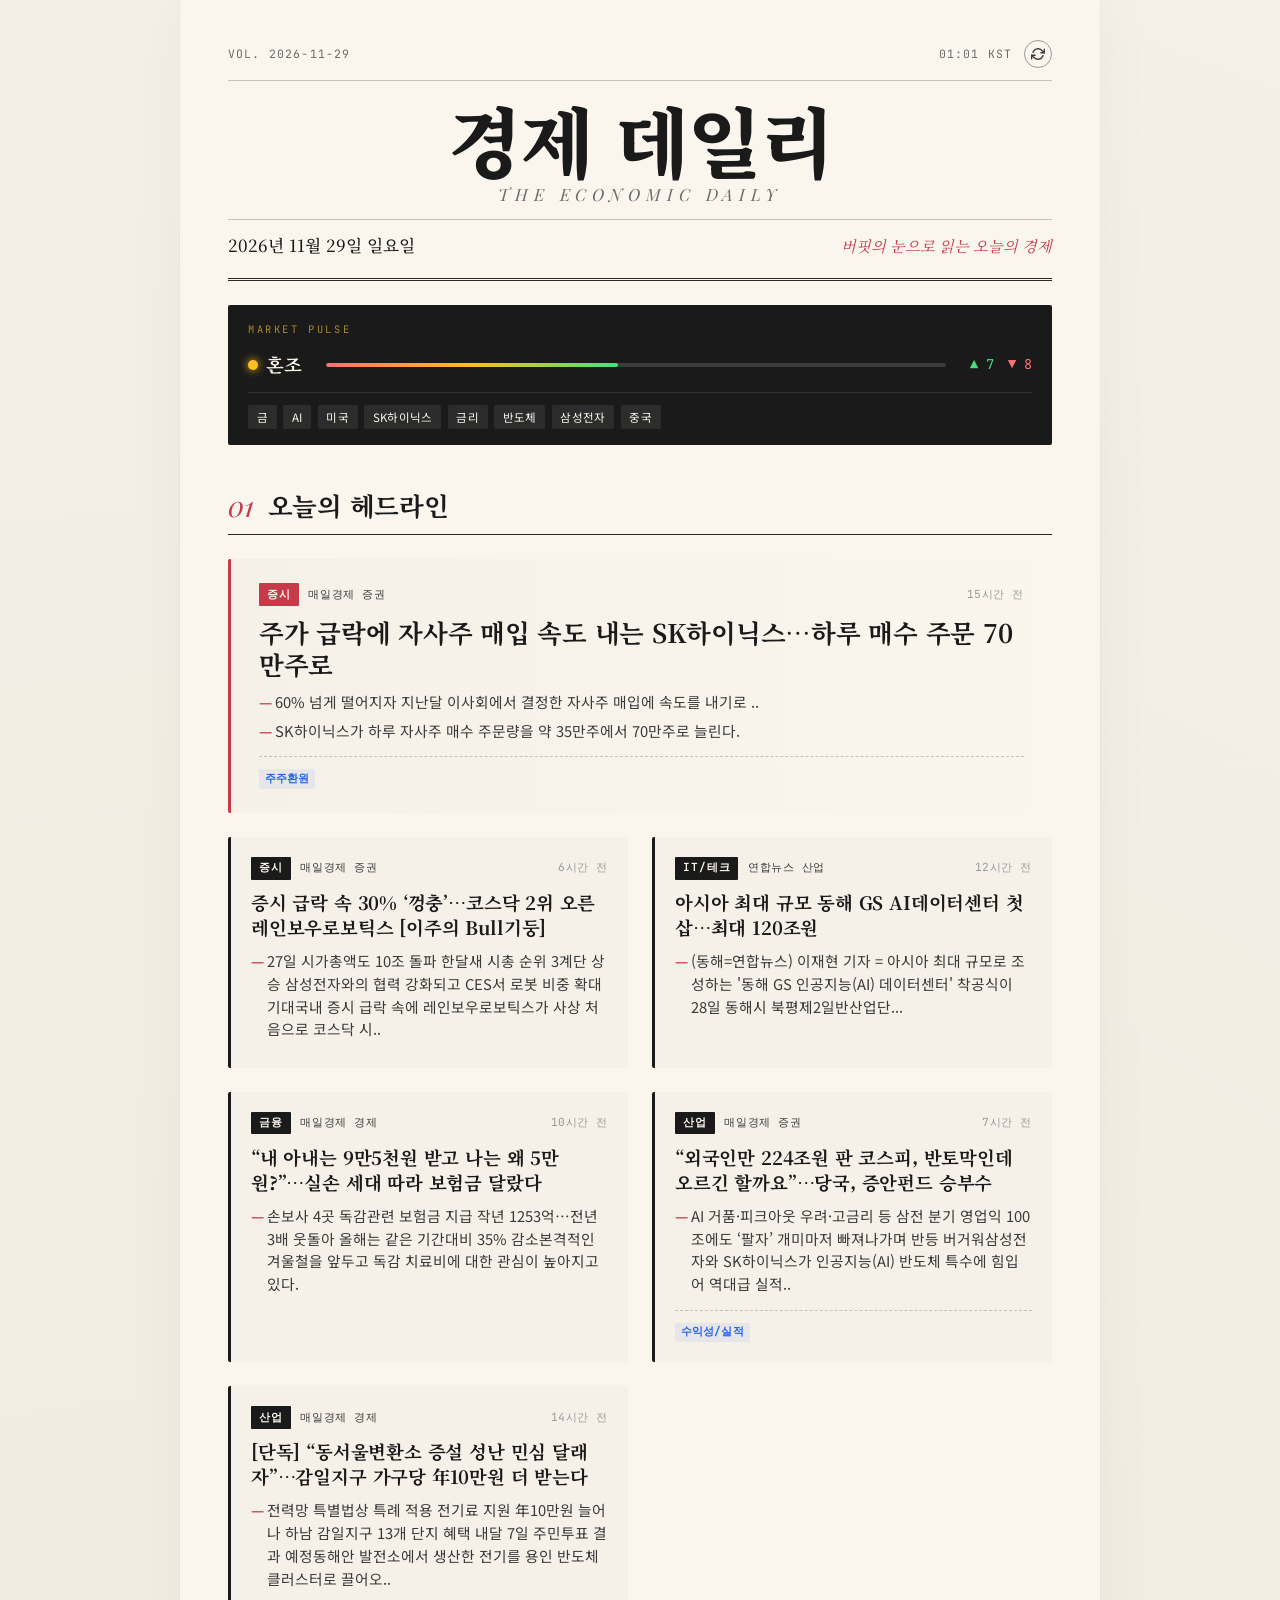
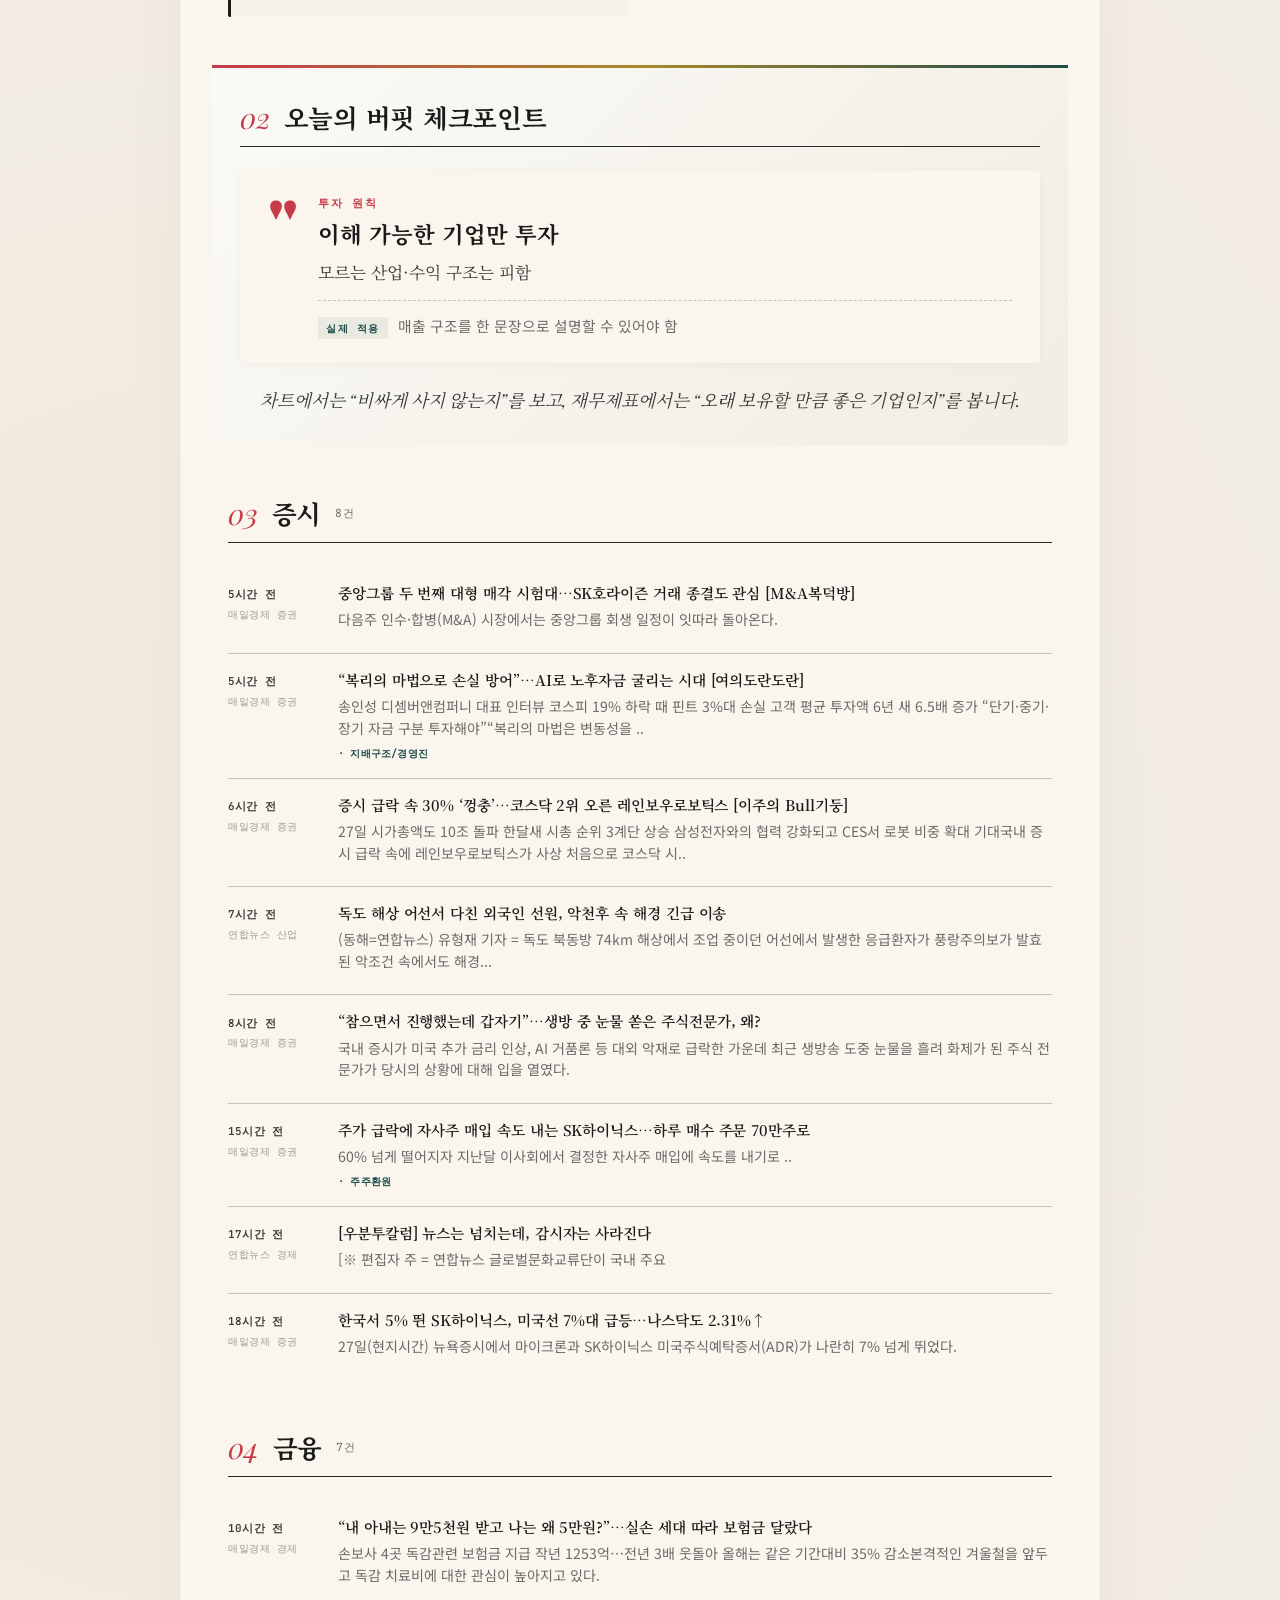
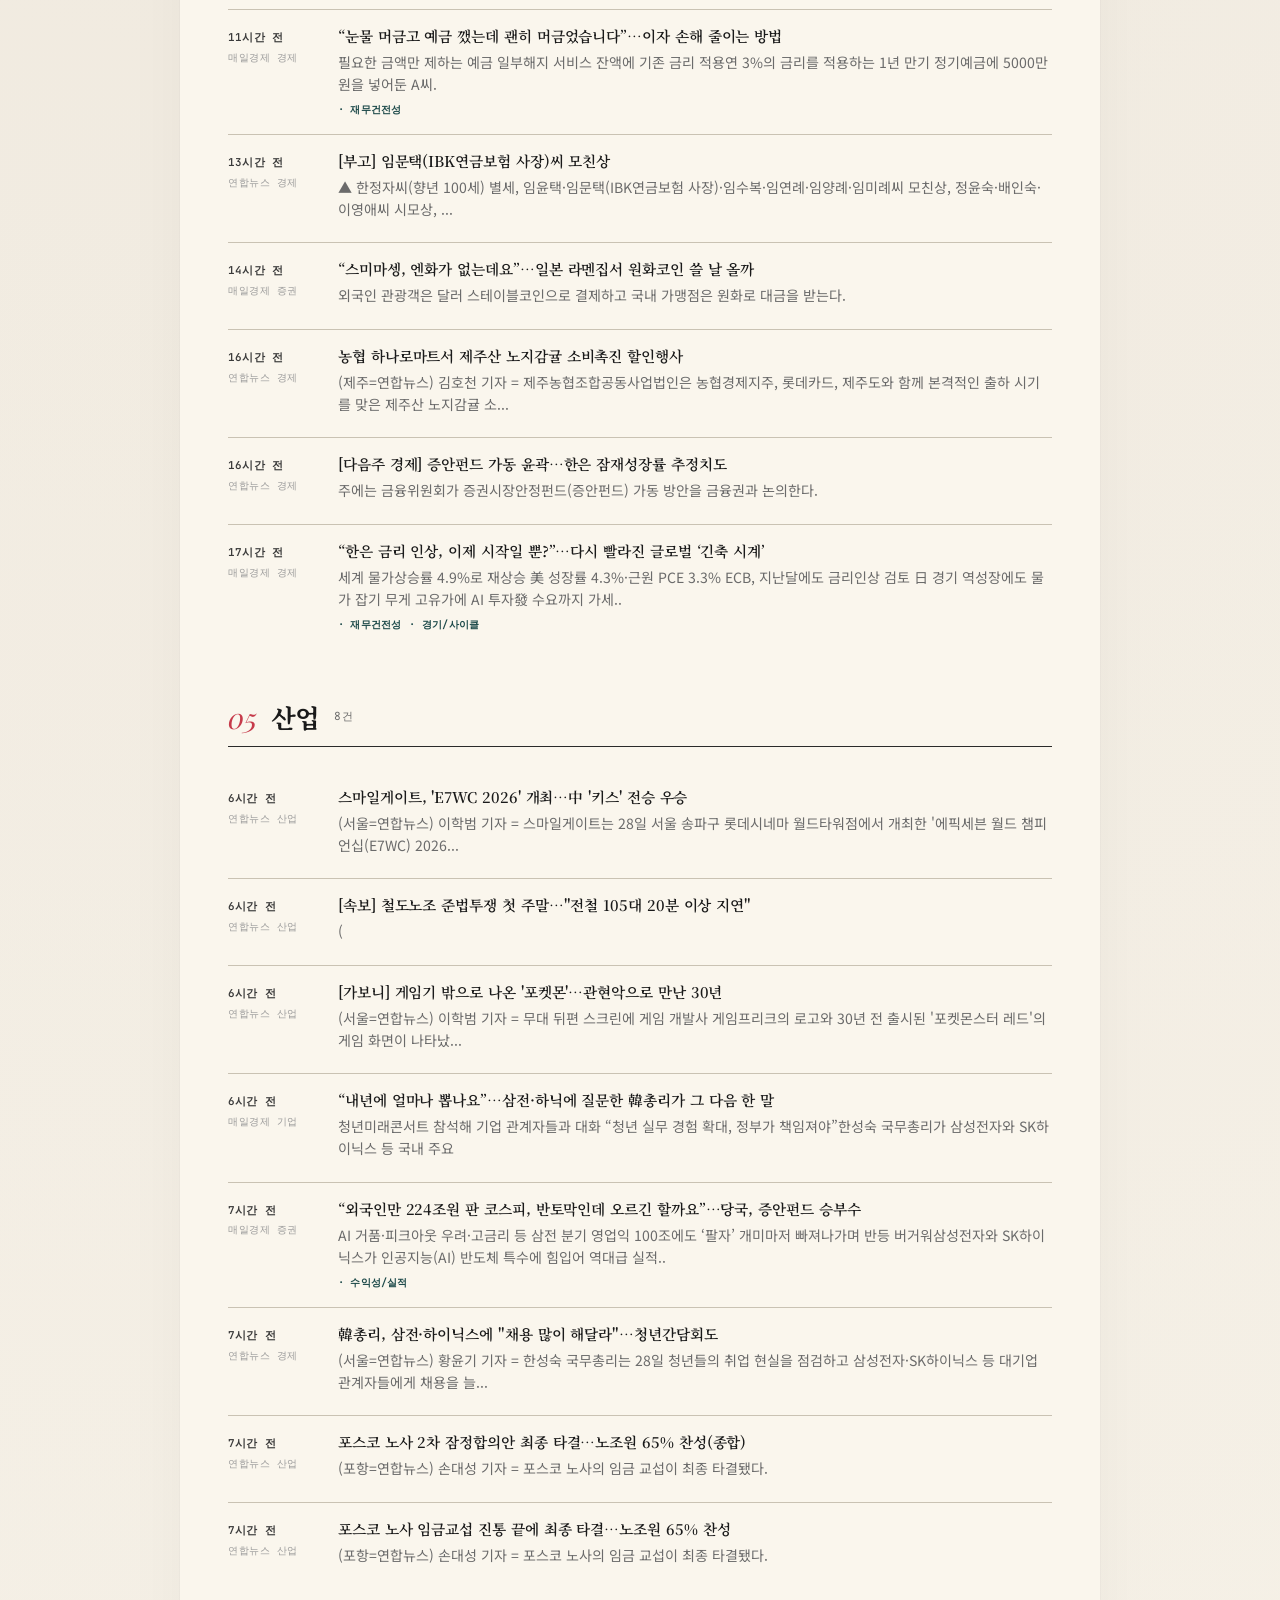
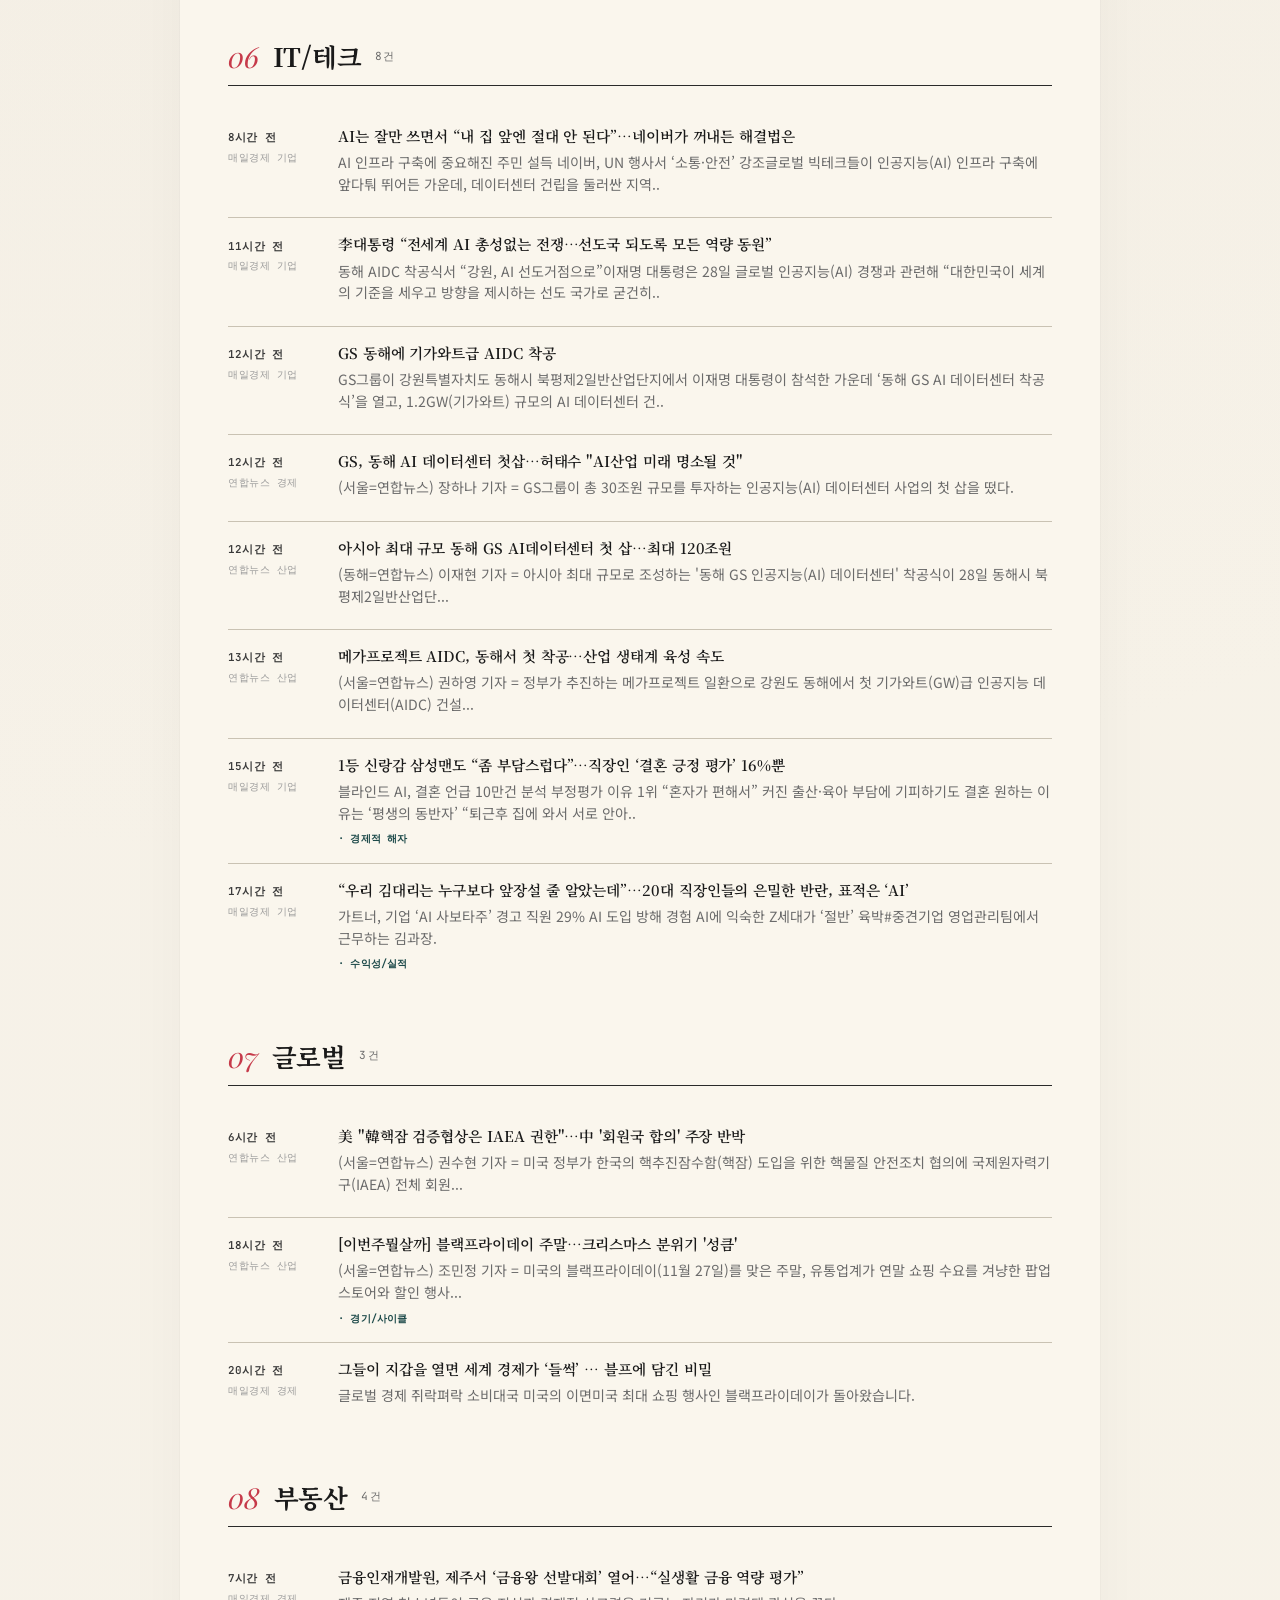
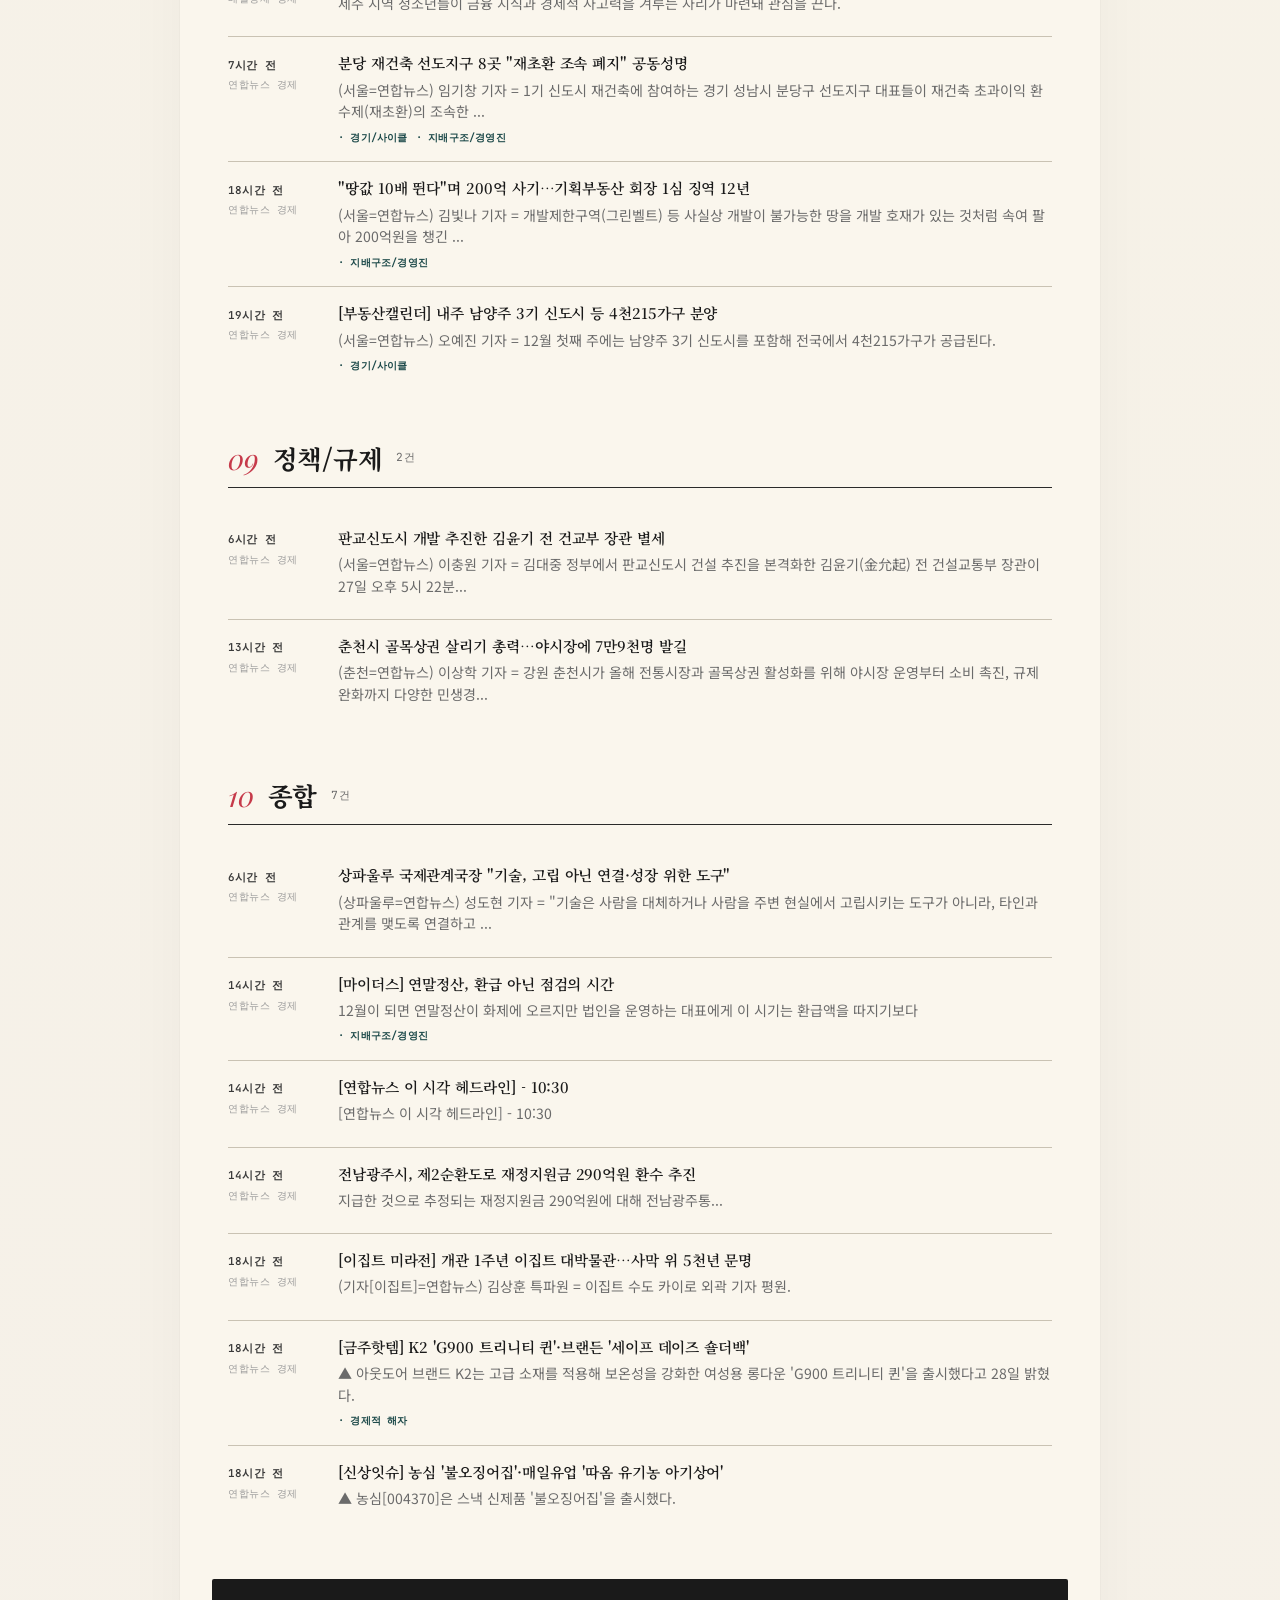
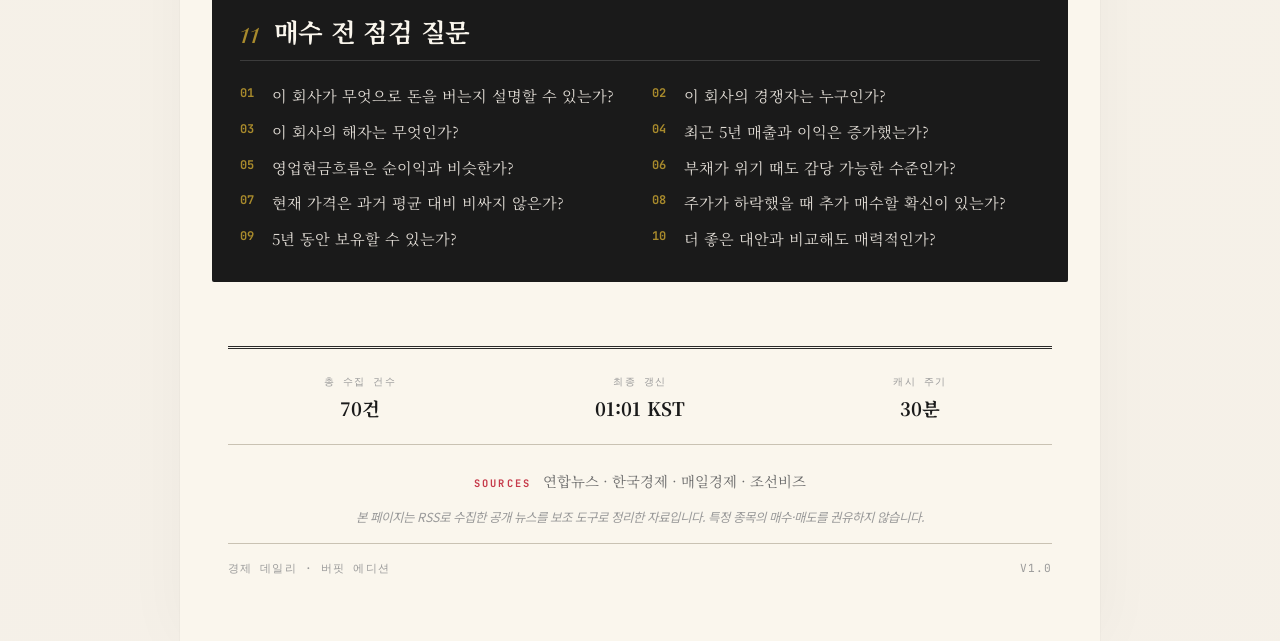
==== commit 18898648: "Deploy: scheduled build 92522e4b6d6d9677eaf56b62fdeb77c64b09aa69" ====
--- a/index.html
+++ b/index.html
@@ -4,7 +4,7 @@
     <meta charset="UTF-8">
     <meta name="viewport" content="width=device-width, initial-scale=1.0, maximum-scale=5.0">
     <meta name="description" content="당일 한국 경제 뉴스를 한눈에 정리한 뉴스레터. 워렌 버핏 투자 원칙 체크포인트 포함.">
-    <title>경제 데일리 · 2026년 11월 21일 토요일</title>
+    <title>경제 데일리 · 2026년 11월 29일 일요일</title>
     <link rel="preconnect" href="https://fonts.googleapis.com">
     <link rel="preconnect" href="https://fonts.gstatic.com" crossorigin>
     <link href="https://fonts.googleapis.com/css2?family=Noto+Serif+KR:wght@400;500;700;900&family=Noto+Sans+KR:wght@300;400;500;700&family=Playfair+Display:ital,wght@0,400;0,700;0,900;1,400&family=JetBrains+Mono:wght@400;600&display=swap" rel="stylesheet">
@@ -18,10 +18,10 @@
         <header class="masthead">
             <div class="masthead-top">
                 <div class="meta-left">
-                    <span class="edition-no">VOL. 2026-11-21</span>
+                    <span class="edition-no">VOL. 2026-11-29</span>
                 </div>
                 <div class="meta-right">
-                    <span class="time-label">18:22 KST</span>
+                    <span class="time-label">01:01 KST</span>
                     <button class="refresh-btn" onclick="window.location.reload()" title="새로고침">
                         <svg width="14" height="14" viewBox="0 0 24 24" fill="none" stroke="currentColor" stroke-width="2.5" stroke-linecap="round" stroke-linejoin="round"><polyline points="23 4 23 10 17 10"></polyline><polyline points="1 20 1 14 7 14"></polyline><path d="M3.51 9a9 9 0 0 1 14.85-3.36L23 10M1 14l4.64 4.36A9 9 0 0 0 20.49 15"></path></svg>
                     </button>
@@ -32,7 +32,7 @@
                 <span class="title-en">THE ECONOMIC DAILY</span>
             </h1>
             <div class="masthead-bottom">
-                <div class="date-line">2026년 11월 21일 토요일</div>
+                <div class="date-line">2026년 11월 29일 일요일</div>
                 <div class="tagline">버핏의 눈으로 읽는 오늘의 경제</div>
             </div>
         </header>
@@ -41,75 +41,42 @@
         <section class="pulse-strip">
             <div class="pulse-label">MARKET PULSE</div>
             <div class="pulse-content">
-                <div class="pulse-sentiment sentiment-down">
+                <div class="pulse-sentiment sentiment-flat">
                     <span class="sentiment-dot"></span>
-                    <span class="sentiment-text">부정 우세</span>
+                    <span class="sentiment-text">혼조</span>
                 </div>
                 <div class="pulse-bar">
-                    <div class="pulse-bar-fill" style="width: 20.0%;"></div>
+                    <div class="pulse-bar-fill" style="width: 47.0%;"></div>
                 </div>
                 <div class="pulse-numbers">
-                    <span class="num-up">▲ 2</span>
+                    <span class="num-up">▲ 7</span>
                     <span class="num-down">▼ 8</span>
                 </div>
             </div>
             
             <div class="trend-keywords">
                 
+                    <span class="trend-kw">금</span>
+                
                     <span class="trend-kw">AI</span>
                 
-                    <span class="trend-kw">금</span>
+                    <span class="trend-kw">미국</span>
+                
+                    <span class="trend-kw">SK하이닉스</span>
+                
+                    <span class="trend-kw">금리</span>
                 
                     <span class="trend-kw">반도체</span>
                 
-                    <span class="trend-kw">미국</span>
+                    <span class="trend-kw">삼성전자</span>
                 
                     <span class="trend-kw">중국</span>
-                
-                    <span class="trend-kw">달러</span>
-                
-                    <span class="trend-kw">현대차</span>
-                
-                    <span class="trend-kw">금리</span>
                 
             </div>
             
         </section>
 
         <!-- 데일리 브리프 (Gemini AI 종합 요약) -->
-        
-        <section class="brief-section">
-            <div class="brief-header">
-                <div class="brief-label">
-                    <span class="brief-icon">●</span>
-                    <span class="brief-tag">DAILY BRIEF</span>
-                    <span class="brief-divider"></span>
-                    <span class="brief-subtitle">오늘의 종합</span>
-                </div>
-                <div class="brief-meta">AI 종합 요약</div>
-            </div>
-
-            <div class="brief-body">
-                <p class="brief-summary">오늘 한국 경제는 인공지능(AI) 산업의 성장과 관련한 다양한 움직임이 두드러졌다. SK그룹은 AI 인재 양성 및 데이터센터 구축에 적극 나서고, 소프트뱅크의 SK하이닉스 인수 검토설이 제기되는 등 반도체 및 AI 분야에 대한 관심이 집중됐다. 한편, 경부선 화물열차 탈선 사고로 철도 운행에 차질이 발생했으며, 한국은행은 다음 주 기준금리 결정과 성장률 전망을 발표할 예정이다. 국내 투자자들은 해외 AI 관련 주식에 대한 투자를 확대하는 경향을 보였다.</p>
-
-                
-                <ul class="brief-points">
-                    
-                    <li>AI/반도체 투자 및 인재 양성 가속</li>
-                    
-                    <li>경부선 탈선, 철도 운행 차질 발생</li>
-                    
-                    <li>한은, 다음 주 기준금리 결정 주목</li>
-                    
-                </ul>
-                
-            </div>
-
-            <div class="brief-footer">
-                <span class="brief-stats">72건의 뉴스 종합</span>
-                <span class="brief-model">gemini-2.5-flash</span>
-            </div>
-        </section>
         
 
         <!-- 빈 상태: 뉴스 0건일 때 안내 -->
@@ -130,43 +97,26 @@
                     <div class="headline-meta">
                         <span class="headline-cat">증시</span>
                         <span class="headline-source">매일경제 증권</span>
-                        <span class="headline-time">6시간 전</span>
+                        <span class="headline-time">15시간 전</span>
                     </div>
                     <h3 class="headline-title">
-                        <a href="https://www.mk.co.kr/news/stock/12215211" target="_blank" rel="noopener">역대 최대 IPO 성공한 앤트로픽…오픈AI도 증시 입성 탄력 받나</a>
+                        <a href="https://www.mk.co.kr/news/business/12220647" target="_blank" rel="noopener">주가 급락에 자사주 매입 속도 내는 SK하이닉스…하루 매수 주문 70만주로</a>
                     </h3>
                     
                     <ul class="key-points">
                         
-                        <li>공모 규모 813억달러 앤트로픽 3분기 매출 168억달러, 전분기比 45% 증가 오픈AI도 매출 급증…적자 줄이고 수익성 입증해야인공지능(AI) 챗봇 클로드 개발사 앤트로픽이 역대..</li>
+                        <li>60% 넘게 떨어지자 지난달 이사회에서 결정한 자사주 매입에 속도를 내기로 ..</li>
+                        
+                        <li>SK하이닉스가 하루 자사주 매수 주문량을 약 35만주에서 70만주로 늘린다.</li>
                         
                     </ul>
                     
                     
                     <div class="buffett-tags">
                         
-                        <span class="buffett-tag">수익성/실적</span>
-                        
-                    </div>
-                    
-                </article>
-                
-                <article class="headline-card ">
-                    <div class="headline-meta">
-                        <span class="headline-cat">산업</span>
-                        <span class="headline-source">연합뉴스 산업</span>
-                        <span class="headline-time">20시간 전</span>
-                    </div>
-                    <h3 class="headline-title">
-                        <a href="https://www.yna.co.kr/view/AKR20261120157052030" target="_blank" rel="noopener">컬리서 1만여명 개인정보 유출…최대 15만원 적립금 보상키로(종합2보)</a>
-                    </h3>
-                    
-                    <ul class="key-points">
-                        
-                        <li>(서울=연합뉴스) 정수연 기자 = 리테일 테크 기업 컬리에서 큐레이터 1만699명의 개인정보가 유출됐다.</li>
-                        
-                    </ul>
-                    
+                        <span class="buffett-tag">주주환원</span>
+                        
+                    </div>
                     
                 </article>
                 
@@ -174,91 +124,100 @@
                     <div class="headline-meta">
                         <span class="headline-cat">증시</span>
                         <span class="headline-source">매일경제 증권</span>
-                        <span class="headline-time">11시간 전</span>
+                        <span class="headline-time">6시간 전</span>
                     </div>
                     <h3 class="headline-title">
-                        <a href="https://www.mk.co.kr/news/stock/12215112" target="_blank" rel="noopener">엔비디아 호실적도 못 막았다…나스닥, 기술주 매도에 5.3% 폭락</a>
+                        <a href="https://www.mk.co.kr/news/stock/12220750" target="_blank" rel="noopener">증시 급락 속 30% ‘껑충’…코스닥 2위 오른 레인보우로보틱스 [이주의 Bull기둥]</a>
                     </h3>
                     
                     <ul class="key-points">
                         
-                        <li>엔비디아의 호실적과 앤트로픽의 상장 흥행에도 인공지능(AI) 관련 기술주를 중심으로 매도세가 이어지면서 투자심리가 위..</li>
-                        
-                        <li>20일(현지시간) 미국 뉴욕증시 주요</li>
+                        <li>27일 시가총액도 10조 돌파 한달새 시총 순위 3계단 상승 삼성전자와의 협력 강화되고 CES서 로봇 비중 확대 기대국내 증시 급락 속에 레인보우로보틱스가 사상 처음으로 코스닥 시..</li>
                         
                     </ul>
                     
                     
-                    <div class="buffett-tags">
-                        
-                        <span class="buffett-tag">수익성/실적</span>
-                        
-                    </div>
+                </article>
+                
+                <article class="headline-card ">
+                    <div class="headline-meta">
+                        <span class="headline-cat">IT/테크</span>
+                        <span class="headline-source">연합뉴스 산업</span>
+                        <span class="headline-time">12시간 전</span>
+                    </div>
+                    <h3 class="headline-title">
+                        <a href="https://www.yna.co.kr/view/AKR20261128029800062" target="_blank" rel="noopener">아시아 최대 규모 동해 GS AI데이터센터 첫 삽…최대 120조원</a>
+                    </h3>
+                    
+                    <ul class="key-points">
+                        
+                        <li>(동해=연합뉴스) 이재현 기자 = 아시아 최대 규모로 조성하는 &#39;동해 GS 인공지능(AI) 데이터센터&#39; 착공식이 28일 동해시 북평제2일반산업단...</li>
+                        
+                    </ul>
+                    
+                    
+                </article>
+                
+                <article class="headline-card ">
+                    <div class="headline-meta">
+                        <span class="headline-cat">금융</span>
+                        <span class="headline-source">매일경제 경제</span>
+                        <span class="headline-time">10시간 전</span>
+                    </div>
+                    <h3 class="headline-title">
+                        <a href="https://www.mk.co.kr/news/economy/12220697" target="_blank" rel="noopener">“내 아내는 9만5천원 받고 나는 왜 5만원?”…실손 세대 따라 보험금 달랐다</a>
+                    </h3>
+                    
+                    <ul class="key-points">
+                        
+                        <li>손보사 4곳 독감관련 보험금 지급 작년 1253억…전년 3배 웃돌아 올해는 같은 기간대비 35% 감소본격적인 겨울철을 앞두고 독감 치료비에 대한 관심이 높아지고 있다.</li>
+                        
+                    </ul>
+                    
                     
                 </article>
                 
                 <article class="headline-card ">
                     <div class="headline-meta">
                         <span class="headline-cat">산업</span>
-                        <span class="headline-source">매일경제 기업</span>
-                        <span class="headline-time">21시간 전</span>
+                        <span class="headline-source">매일경제 증권</span>
+                        <span class="headline-time">7시간 전</span>
                     </div>
                     <h3 class="headline-title">
-                        <a href="https://www.mk.co.kr/news/business/12214966" target="_blank" rel="noopener">“기본금 2.6% 인상·격려금 추가”…포스코 노사, 임금협상 2차 잠정 합의</a>
+                        <a href="https://www.mk.co.kr/news/stock/12220735" target="_blank" rel="noopener">“외국인만 224조원 판 코스피, 반토막인데 오르긴 할까요”…당국, 증안펀드 승부수</a>
                     </h3>
                     
                     <ul class="key-points">
                         
-                        <li>수용 여부는 조합원 찬반투표로 결정포스코 노사가 2026년도 임금협상 노조 잠정 합의 찬반 투표에서 부결 13일 만에 2차 잠정안을 도출했다.</li>
-                        
-                        <li>20일 연합뉴스에 따르면 2차 잠정 ..</li>
+                        <li>AI 거품·피크아웃 우려·고금리 등 삼전 분기 영업익 100조에도 ‘팔자’ 개미마저 빠져나가며 반등 버거워삼성전자와 SK하이닉스가 인공지능(AI) 반도체 특수에 힘입어 역대급 실적..</li>
                         
                     </ul>
                     
+                    
+                    <div class="buffett-tags">
+                        
+                        <span class="buffett-tag">수익성/실적</span>
+                        
+                    </div>
                     
                 </article>
                 
                 <article class="headline-card ">
                     <div class="headline-meta">
-                        <span class="headline-cat">종합</span>
-                        <span class="headline-source">연합뉴스 경제</span>
-                        <span class="headline-time">4시간 전</span>
+                        <span class="headline-cat">산업</span>
+                        <span class="headline-source">매일경제 경제</span>
+                        <span class="headline-time">14시간 전</span>
                     </div>
                     <h3 class="headline-title">
-                        <a href="https://www.yna.co.kr/view/AKR20261121035200030" target="_blank" rel="noopener">K-베이커리 페스티벌 사흘간 37만명 찾아…&#34;내년엔 세계 축제로&#34;</a>
+                        <a href="https://www.mk.co.kr/news/economy/12220664" target="_blank" rel="noopener">[단독] “동서울변환소 증설 성난 민심 달래자”…감일지구 가구당 年10만원 더 받는다</a>
                     </h3>
                     
                     <ul class="key-points">
                         
-                        <li>(서울=연합뉴스) 이상서 기자 = 대한제과협회는 18일부터 사흘간 종로구 광화문광장에서 열린 &#39;K-베이커리 페스티벌 인(in) 광화문&#39;에 37만...</li>
+                        <li>전력망 특별법상 특례 적용 전기료 지원 年10만원 늘어나 하남 감일지구 13개 단지 혜택 내달 7일 주민투표 결과 예정동해안 발전소에서 생산한 전기를 용인 반도체 클러스터로 끌어오..</li>
                         
                     </ul>
                     
-                    
-                </article>
-                
-                <article class="headline-card ">
-                    <div class="headline-meta">
-                        <span class="headline-cat">글로벌</span>
-                        <span class="headline-source">매일경제 증권</span>
-                        <span class="headline-time">4시간 전</span>
-                    </div>
-                    <h3 class="headline-title">
-                        <a href="https://www.mk.co.kr/news/stock/12215238" target="_blank" rel="noopener">한한령 해빙 기대·日 엔터사 인수 추진…하이브 22% ‘쑥’ [이주의 Bull 기둥]</a>
-                    </h3>
-                    
-                    <ul class="key-points">
-                        
-                        <li>한중 FTA 후속협상 타결에 수혜 기대감 日키홀더 인수 추진...BTS·신인 성장 주목 증권사들 내년 영업익 61~99% 증가 전망중국의 한한령(한류 제한령)완화 기대감과 일본 엔..</li>
-                        
-                    </ul>
-                    
-                    
-                    <div class="buffett-tags">
-                        
-                        <span class="buffett-tag">경기/사이클</span>
-                        
-                    </div>
                     
                 </article>
                 
@@ -288,14 +247,14 @@
                 <div class="buffett-quote-mark">"</div>
                 <div class="buffett-content">
                     <div class="buffett-type">
-                        점검 질문
-                    </div>
-                    <h3 class="buffett-title">오늘의 점검 질문</h3>
-                    <p class="buffett-text">이 회사의 해자는 무엇인가?</p>
+                        투자 원칙
+                    </div>
+                    <h3 class="buffett-title">이해 가능한 기업만 투자</h3>
+                    <p class="buffett-text">모르는 산업·수익 구조는 피함</p>
                     
                     <div class="buffett-apply">
                         <span class="apply-label">실제 적용</span>
-                        <span class="apply-text">이 질문에 답할 수 없다면, 그 종목은 아직 살 준비가 되지 않았습니다.</span>
+                        <span class="apply-text">매출 구조를 한 문장으로 설명할 수 있어야 함</span>
                     </div>
                     
                 </div>
@@ -319,10 +278,48 @@
                 <span class="section-num">03</span>
                 <h2 class="section-title">증시</h2>
                 <span class="section-divider"></span>
-                <span class="section-count">5건</span>
+                <span class="section-count">8건</span>
             </div>
 
             <div class="news-list">
+                
+                <article class="news-item">
+                    <div class="news-time">
+                        <span class="time-rel">5시간 전</span>
+                        <span class="time-source">매일경제 증권</span>
+                    </div>
+                    <div class="news-body">
+                        <h4 class="news-title">
+                            <a href="https://www.mk.co.kr/news/stock/12220763" target="_blank" rel="noopener">중앙그룹 두 번째 대형 매각 시험대…SK호라이즌 거래 종결도 관심 [M&amp;A복덕방]</a>
+                        </h4>
+                        
+                        <p class="news-excerpt">다음주 인수·합병(M&amp;A) 시장에서는 중앙그룹 회생 일정이 잇따라 돌아온다.</p>
+                        
+                        
+                    </div>
+                </article>
+                
+                <article class="news-item">
+                    <div class="news-time">
+                        <span class="time-rel">5시간 전</span>
+                        <span class="time-source">매일경제 증권</span>
+                    </div>
+                    <div class="news-body">
+                        <h4 class="news-title">
+                            <a href="https://www.mk.co.kr/news/stock/12220762" target="_blank" rel="noopener">“복리의 마법으로 손실 방어”…AI로 노후자금 굴리는 시대 [여의도란도란]</a>
+                        </h4>
+                        
+                        <p class="news-excerpt">송인성 디셈버앤컴퍼니 대표 인터뷰 코스피 19% 하락 때 핀트 3%대 손실 고객 평균 투자액 6년 새 6.5배 증가 “단기·중기·장기 자금 구분 투자해야”“복리의 마법은 변동성을 ..</p>
+                        
+                        
+                        <div class="news-tags">
+                            
+                            <span class="news-tag">· 지배구조/경영진</span>
+                            
+                        </div>
+                        
+                    </div>
+                </article>
                 
                 <article class="news-item">
                     <div class="news-time">
@@ -331,15 +328,63 @@
                     </div>
                     <div class="news-body">
                         <h4 class="news-title">
-                            <a href="https://www.mk.co.kr/news/stock/12215211" target="_blank" rel="noopener">역대 최대 IPO 성공한 앤트로픽…오픈AI도 증시 입성 탄력 받나</a>
-                        </h4>
-                        
-                        <p class="news-excerpt">공모 규모 813억달러 앤트로픽 3분기 매출 168억달러, 전분기比 45% 증가 오픈AI도 매출 급증…적자 줄이고 수익성 입증해야인공지능(AI) 챗봇 클로드 개발사 앤트로픽이 역대..</p>
+                            <a href="https://www.mk.co.kr/news/stock/12220750" target="_blank" rel="noopener">증시 급락 속 30% ‘껑충’…코스닥 2위 오른 레인보우로보틱스 [이주의 Bull기둥]</a>
+                        </h4>
+                        
+                        <p class="news-excerpt">27일 시가총액도 10조 돌파 한달새 시총 순위 3계단 상승 삼성전자와의 협력 강화되고 CES서 로봇 비중 확대 기대국내 증시 급락 속에 레인보우로보틱스가 사상 처음으로 코스닥 시..</p>
+                        
+                        
+                    </div>
+                </article>
+                
+                <article class="news-item">
+                    <div class="news-time">
+                        <span class="time-rel">7시간 전</span>
+                        <span class="time-source">연합뉴스 산업</span>
+                    </div>
+                    <div class="news-body">
+                        <h4 class="news-title">
+                            <a href="https://www.yna.co.kr/view/AKR20261128041500062" target="_blank" rel="noopener">독도 해상 어선서 다친 외국인 선원, 악천후 속 해경 긴급 이송</a>
+                        </h4>
+                        
+                        <p class="news-excerpt">(동해=연합뉴스) 유형재 기자 = 독도 북동방 74km 해상에서 조업 중이던 어선에서 발생한 응급환자가 풍랑주의보가 발효된 악조건 속에서도 해경...</p>
+                        
+                        
+                    </div>
+                </article>
+                
+                <article class="news-item">
+                    <div class="news-time">
+                        <span class="time-rel">8시간 전</span>
+                        <span class="time-source">매일경제 증권</span>
+                    </div>
+                    <div class="news-body">
+                        <h4 class="news-title">
+                            <a href="https://www.mk.co.kr/news/stock/12220717" target="_blank" rel="noopener">“참으면서 진행했는데 갑자기”…생방 중 눈물 쏟은 주식전문가, 왜?</a>
+                        </h4>
+                        
+                        <p class="news-excerpt">국내 증시가 미국 추가 금리 인상, AI 거품론 등 대외 악재로 급락한 가운데 최근 생방송 도중 눈물을 흘려 화제가 된 주식 전문가가 당시의 상황에 대해 입을 열였다.</p>
+                        
+                        
+                    </div>
+                </article>
+                
+                <article class="news-item">
+                    <div class="news-time">
+                        <span class="time-rel">15시간 전</span>
+                        <span class="time-source">매일경제 증권</span>
+                    </div>
+                    <div class="news-body">
+                        <h4 class="news-title">
+                            <a href="https://www.mk.co.kr/news/business/12220647" target="_blank" rel="noopener">주가 급락에 자사주 매입 속도 내는 SK하이닉스…하루 매수 주문 70만주로</a>
+                        </h4>
+                        
+                        <p class="news-excerpt">60% 넘게 떨어지자 지난달 이사회에서 결정한 자사주 매입에 속도를 내기로 ..</p>
                         
                         
                         <div class="news-tags">
                             
-                            <span class="news-tag">· 수익성/실적</span>
+                            <span class="news-tag">· 주주환원</span>
                             
                         </div>
                         
@@ -348,69 +393,31 @@
                 
                 <article class="news-item">
                     <div class="news-time">
-                        <span class="time-rel">11시간 전</span>
+                        <span class="time-rel">17시간 전</span>
+                        <span class="time-source">연합뉴스 경제</span>
+                    </div>
+                    <div class="news-body">
+                        <h4 class="news-title">
+                            <a href="https://www.yna.co.kr/view/AKR20261126131000898" target="_blank" rel="noopener">[우분투칼럼] 뉴스는 넘치는데, 감시자는 사라진다</a>
+                        </h4>
+                        
+                        <p class="news-excerpt">[※ 편집자 주 = 연합뉴스 글로벌문화교류단이 국내 주요</p>
+                        
+                        
+                    </div>
+                </article>
+                
+                <article class="news-item">
+                    <div class="news-time">
+                        <span class="time-rel">18시간 전</span>
                         <span class="time-source">매일경제 증권</span>
                     </div>
                     <div class="news-body">
                         <h4 class="news-title">
-                            <a href="https://www.mk.co.kr/news/stock/12215112" target="_blank" rel="noopener">엔비디아 호실적도 못 막았다…나스닥, 기술주 매도에 5.3% 폭락</a>
-                        </h4>
-                        
-                        <p class="news-excerpt">엔비디아의 호실적과 앤트로픽의 상장 흥행에도 인공지능(AI) 관련 기술주를 중심으로 매도세가 이어지면서 투자심리가 위..</p>
-                        
-                        
-                        <div class="news-tags">
-                            
-                            <span class="news-tag">· 수익성/실적</span>
-                            
-                        </div>
-                        
-                    </div>
-                </article>
-                
-                <article class="news-item">
-                    <div class="news-time">
-                        <span class="time-rel">12시간 전</span>
-                        <span class="time-source">매일경제 증권</span>
-                    </div>
-                    <div class="news-body">
-                        <h4 class="news-title">
-                            <a href="https://www.mk.co.kr/news/stock/12215101" target="_blank" rel="noopener">“주식 어디가 바닥인데요?” 외국인은 이미 탈출…이건 7.4조 샀다는데</a>
-                        </h4>
-                        
-                        <p class="news-excerpt">10월 韓국채 순투자로 전환 유럽계 주도 안전자산 쏠림 AI회의론에 주식은 매도세 올 256조 팔아치워 역대급외국인 투자자들이 국내 주식시장에서 대대적인 순매도세를 나타내고 있다...</p>
-                        
-                        
-                    </div>
-                </article>
-                
-                <article class="news-item">
-                    <div class="news-time">
-                        <span class="time-rel">12시간 전</span>
-                        <span class="time-source">연합뉴스 경제</span>
-                    </div>
-                    <div class="news-body">
-                        <h4 class="news-title">
-                            <a href="https://www.yna.co.kr/view/AKR20261120163100003" target="_blank" rel="noopener">주유소 기름값 27주째 하락…서울 휘발유 평균도 1천800원대로</a>
-                        </h4>
-                        
-                        <p class="news-excerpt">(서울=연합뉴스) 박초롱 기자 = 전국 주유소 기름값이 27주 연속 내렸지만 하락 폭이 미미해 사실상 제자리걸음을 이어가고 있다.</p>
-                        
-                        
-                    </div>
-                </article>
-                
-                <article class="news-item">
-                    <div class="news-time">
-                        <span class="time-rel">22시간 전</span>
-                        <span class="time-source">연합뉴스 산업</span>
-                    </div>
-                    <div class="news-body">
-                        <h4 class="news-title">
-                            <a href="https://www.yna.co.kr/view/AKR20261120172900004" target="_blank" rel="noopener">서울지하철 준법투쟁 첫날 퇴근길 큰혼란 없어…노조 &#34;경고파업&#34;</a>
-                        </h4>
-                        
-                        <p class="news-excerpt">(서울=연합뉴스) 김동규 정지수 기자 = 서울교통공사 노동조합(노조)이 &#39;준법투쟁&#39;(태업)에 들어간 첫날인 20일 서울 지하철은 퇴근길에도 큰 ...</p>
+                            <a href="https://www.mk.co.kr/news/stock/12220603" target="_blank" rel="noopener">한국서 5% 뛴 SK하이닉스, 미국선 7%대 급등…나스닥도 2.31%↑</a>
+                        </h4>
+                        
+                        <p class="news-excerpt">27일(현지시간) 뉴욕증시에서 마이크론과 SK하이닉스 미국주식예탁증서(ADR)가 나란히 7% 넘게 뛰었다.</p>
                         
                         
                     </div>
@@ -425,27 +432,43 @@
                 <span class="section-num">04</span>
                 <h2 class="section-title">금융</h2>
                 <span class="section-divider"></span>
-                <span class="section-count">4건</span>
+                <span class="section-count">7건</span>
             </div>
 
             <div class="news-list">
                 
                 <article class="news-item">
                     <div class="news-time">
-                        <span class="time-rel">38분 전</span>
+                        <span class="time-rel">10시간 전</span>
                         <span class="time-source">매일경제 경제</span>
                     </div>
                     <div class="news-body">
                         <h4 class="news-title">
-                            <a href="https://www.mk.co.kr/news/economy/12215302" target="_blank" rel="noopener">졸업 미루며 대기업만 노리는 청년들…“첫 단추 잘못 꿰면 인생 꼬일 수도”</a>
-                        </h4>
-                        
-                        <p class="news-excerpt">한은 청년고용 부진 정책과제 보고서 300인 이상 기업 계속 다니는 비율 늘지만 신규 입사·중소기업서 대기업 전직은 감소 취업에 그나마 유리한 졸업유예 역대 최대 “노동력 공급 ..</p>
+                            <a href="https://www.mk.co.kr/news/economy/12220697" target="_blank" rel="noopener">“내 아내는 9만5천원 받고 나는 왜 5만원?”…실손 세대 따라 보험금 달랐다</a>
+                        </h4>
+                        
+                        <p class="news-excerpt">손보사 4곳 독감관련 보험금 지급 작년 1253억…전년 3배 웃돌아 올해는 같은 기간대비 35% 감소본격적인 겨울철을 앞두고 독감 치료비에 대한 관심이 높아지고 있다.</p>
+                        
+                        
+                    </div>
+                </article>
+                
+                <article class="news-item">
+                    <div class="news-time">
+                        <span class="time-rel">11시간 전</span>
+                        <span class="time-source">매일경제 경제</span>
+                    </div>
+                    <div class="news-body">
+                        <h4 class="news-title">
+                            <a href="https://www.mk.co.kr/news/economy/12220684" target="_blank" rel="noopener">“눈물 머금고 예금 깼는데 괜히 머금었습니다”…이자 손해 줄이는 방법</a>
+                        </h4>
+                        
+                        <p class="news-excerpt">필요한 금액만 제하는 예금 일부해지 서비스 잔액에 기존 금리 적용연 3%의 금리를 적용하는 1년 만기 정기예금에 5000만원을 넣어둔 A씨.</p>
                         
                         
                         <div class="news-tags">
                             
-                            <span class="news-tag">· 경기/사이클</span>
+                            <span class="news-tag">· 재무건전성</span>
                             
                         </div>
                         
@@ -454,50 +477,84 @@
                 
                 <article class="news-item">
                     <div class="news-time">
-                        <span class="time-rel">1시간 전</span>
+                        <span class="time-rel">13시간 전</span>
+                        <span class="time-source">연합뉴스 경제</span>
+                    </div>
+                    <div class="news-body">
+                        <h4 class="news-title">
+                            <a href="https://www.yna.co.kr/view/AKR20261128027400002" target="_blank" rel="noopener">[부고] 임문택(IBK연금보험 사장)씨 모친상</a>
+                        </h4>
+                        
+                        <p class="news-excerpt">▲ 한정자씨(향년 100세) 별세, 임윤택·임문택(IBK연금보험 사장)·임수복·임연례·임양례·임미례씨 모친상, 정윤숙·배인숙·이영애씨 시모상, ...</p>
+                        
+                        
+                    </div>
+                </article>
+                
+                <article class="news-item">
+                    <div class="news-time">
+                        <span class="time-rel">14시간 전</span>
+                        <span class="time-source">매일경제 증권</span>
+                    </div>
+                    <div class="news-body">
+                        <h4 class="news-title">
+                            <a href="https://www.mk.co.kr/news/economy/12220665" target="_blank" rel="noopener">“스미마셍, 엔화가 없는데요”…일본 라멘집서 원화코인 쓸 날 올까</a>
+                        </h4>
+                        
+                        <p class="news-excerpt">외국인 관광객은 달러 스테이블코인으로 결제하고 국내 가맹점은 원화로 대금을 받는다.</p>
+                        
+                        
+                    </div>
+                </article>
+                
+                <article class="news-item">
+                    <div class="news-time">
+                        <span class="time-rel">16시간 전</span>
+                        <span class="time-source">연합뉴스 경제</span>
+                    </div>
+                    <div class="news-body">
+                        <h4 class="news-title">
+                            <a href="https://www.yna.co.kr/view/AKR20261127118000056" target="_blank" rel="noopener">농협 하나로마트서 제주산 노지감귤 소비촉진 할인행사</a>
+                        </h4>
+                        
+                        <p class="news-excerpt">(제주=연합뉴스) 김호천 기자 = 제주농협조합공동사업법인은 농협경제지주, 롯데카드, 제주도와 함께 본격적인 출하 시기를 맞은 제주산 노지감귤 소...</p>
+                        
+                        
+                    </div>
+                </article>
+                
+                <article class="news-item">
+                    <div class="news-time">
+                        <span class="time-rel">16시간 전</span>
+                        <span class="time-source">연합뉴스 경제</span>
+                    </div>
+                    <div class="news-body">
+                        <h4 class="news-title">
+                            <a href="https://www.yna.co.kr/view/AKR20261128017000002" target="_blank" rel="noopener">[다음주 경제] 증안펀드 가동 윤곽…한은 잠재성장률 추정치도</a>
+                        </h4>
+                        
+                        <p class="news-excerpt">주에는 금융위원회가 증권시장안정펀드(증안펀드) 가동 방안을 금융권과 논의한다.</p>
+                        
+                        
+                    </div>
+                </article>
+                
+                <article class="news-item">
+                    <div class="news-time">
+                        <span class="time-rel">17시간 전</span>
                         <span class="time-source">매일경제 경제</span>
                     </div>
                     <div class="news-body">
                         <h4 class="news-title">
-                            <a href="https://www.mk.co.kr/news/economy/12215285" target="_blank" rel="noopener">“널 가족이라 생각하지만, 돈은 좀 아껴야겠어”…댕댕이 펫보험 ‘주목’</a>
-                        </h4>
-                        
-                        <p class="news-excerpt">반려동물 평균 치료비 146만원 펫보험 계약 1년 만에 55% 증가 수술비 100만원 중 68만원 지급 보장비율·자기부담금 비교 ‘꼭’지난 설 연휴 반려견 ‘두부’가 발가락 골절로..</p>
-                        
-                        
-                    </div>
-                </article>
-                
-                <article class="news-item">
-                    <div class="news-time">
-                        <span class="time-rel">7시간 전</span>
-                        <span class="time-source">매일경제 경제</span>
-                    </div>
-                    <div class="news-body">
-                        <h4 class="news-title">
-                            <a href="https://www.mk.co.kr/news/economy/12215197" target="_blank" rel="noopener">서행하는 앞차에 하이빔 날렸는데…“알고 보니 똑똑한 운전자였습니다”</a>
-                        </h4>
-                        
-                        <p class="news-excerpt">자동차보험 할인 특약 과속·급가감속 삼가면 네이버·티맵 등 점수로 최대 20% 후반대 할인A씨는 최근 앞에 차량이 한 대도 없는 도로에서도 시속 60km 이하로 주행하고 있다.</p>
-                        
-                        
-                    </div>
-                </article>
-                
-                <article class="news-item">
-                    <div class="news-time">
-                        <span class="time-rel">9시간 전</span>
-                        <span class="time-source">연합뉴스 경제</span>
-                    </div>
-                    <div class="news-body">
-                        <h4 class="news-title">
-                            <a href="https://www.yna.co.kr/view/AKR20261121014700002" target="_blank" rel="noopener">[다음주 경제] 숨 고르기 한 기준금리, 인상할까…한은 성장률 전망은</a>
-                        </h4>
-                        
-                        <p class="news-excerpt">주(11월 23∼27일)에는 한국은행 금융통화위원회가 기준금리를 결정한다.</p>
+                            <a href="https://www.mk.co.kr/news/world/12220621" target="_blank" rel="noopener">“한은 금리 인상, 이제 시작일 뿐?”…다시 빨라진 글로벌 ‘긴축 시계’</a>
+                        </h4>
+                        
+                        <p class="news-excerpt">세계 물가상승률 4.9%로 재상승 美 성장률 4.3%·근원 PCE 3.3% ECB, 지난달에도 금리인상 검토 日 경기 역성장에도 물가 잡기 무게 고유가에 AI 투자發 수요까지 가세..</p>
                         
                         
                         <div class="news-tags">
+                            
+                            <span class="news-tag">· 재무건전성</span>
                             
                             <span class="news-tag">· 경기/사이클</span>
                             
@@ -522,36 +579,84 @@
                 
                 <article class="news-item">
                     <div class="news-time">
-                        <span class="time-rel">36분 전</span>
+                        <span class="time-rel">6시간 전</span>
                         <span class="time-source">연합뉴스 산업</span>
                     </div>
                     <div class="news-body">
                         <h4 class="news-title">
-                            <a href="https://www.yna.co.kr/view/AKR20261121044500003" target="_blank" rel="noopener">국토부, 경부선 화물열차 탈선 현장 점검…&#34;재발방지대책 강구&#34;</a>
-                        </h4>
-                        
-                        <p class="news-excerpt">(서울=연합뉴스) 김윤구 기자 = 21일 경부선 소정리역 인근에서 화물열차 탈선사고가 발생한 가운데 정의경 국토교통부 제2차관이 21일 사고 현...</p>
-                        
-                        
-                    </div>
-                </article>
-                
-                <article class="news-item">
-                    <div class="news-time">
-                        <span class="time-rel">39분 전</span>
+                            <a href="https://www.yna.co.kr/view/AKR20261128044900017" target="_blank" rel="noopener">스마일게이트, &#39;E7WC 2026&#39; 개최…中 &#39;키스&#39; 전승 우승</a>
+                        </h4>
+                        
+                        <p class="news-excerpt">(서울=연합뉴스) 이학범 기자 = 스마일게이트는 28일 서울 송파구 롯데시네마 월드타워점에서 개최한 &#39;에픽세븐 월드 챔피언십(E7WC) 2026...</p>
+                        
+                        
+                    </div>
+                </article>
+                
+                <article class="news-item">
+                    <div class="news-time">
+                        <span class="time-rel">6시간 전</span>
+                        <span class="time-source">연합뉴스 산업</span>
+                    </div>
+                    <div class="news-body">
+                        <h4 class="news-title">
+                            <a href="https://www.yna.co.kr/view/AKR20261128046800063" target="_blank" rel="noopener">[속보] 철도노조 준법투쟁 첫 주말…&#34;전철 105대 20분 이상 지연&#34;</a>
+                        </h4>
+                        
+                        <p class="news-excerpt">(</p>
+                        
+                        
+                    </div>
+                </article>
+                
+                <article class="news-item">
+                    <div class="news-time">
+                        <span class="time-rel">6시간 전</span>
+                        <span class="time-source">연합뉴스 산업</span>
+                    </div>
+                    <div class="news-body">
+                        <h4 class="news-title">
+                            <a href="https://www.yna.co.kr/view/AKR20261128041300017" target="_blank" rel="noopener">[가보니] 게임기 밖으로 나온 &#39;포켓몬&#39;…관현악으로 만난 30년</a>
+                        </h4>
+                        
+                        <p class="news-excerpt">(서울=연합뉴스) 이학범 기자 = 무대 뒤편 스크린에 게임 개발사 게임프리크의 로고와 30년 전 출시된 &#39;포켓몬스터 레드&#39;의 게임 화면이 나타났...</p>
+                        
+                        
+                    </div>
+                </article>
+                
+                <article class="news-item">
+                    <div class="news-time">
+                        <span class="time-rel">6시간 전</span>
+                        <span class="time-source">매일경제 기업</span>
+                    </div>
+                    <div class="news-body">
+                        <h4 class="news-title">
+                            <a href="https://www.mk.co.kr/news/business/12220741" target="_blank" rel="noopener">“내년에 얼마나 뽑나요”…삼전·하닉에 질문한 韓총리가 그 다음 한 말</a>
+                        </h4>
+                        
+                        <p class="news-excerpt">청년미래콘서트 참석해 기업 관계자들과 대화 “청년 실무 경험 확대, 정부가 책임져야”한성숙 국무총리가 삼성전자와 SK하이닉스 등 국내 주요</p>
+                        
+                        
+                    </div>
+                </article>
+                
+                <article class="news-item">
+                    <div class="news-time">
+                        <span class="time-rel">7시간 전</span>
                         <span class="time-source">매일경제 증권</span>
                     </div>
                     <div class="news-body">
                         <h4 class="news-title">
-                            <a href="https://www.mk.co.kr/news/stock/12215301" target="_blank" rel="noopener">‘갤럭시 S펜’ 핵심기술 보유한 日와콤, MBK가 1조원대 인수</a>
-                        </h4>
-                        
-                        <p class="news-excerpt">경영진과 손잡고 주식 공개매수 추진 삼성전자, 인수 후에도 지분 유지할 듯MBK파트너스가 일본의 디지털 펜 제조사 와콤을 1조원대에 인수한다.</p>
+                            <a href="https://www.mk.co.kr/news/stock/12220735" target="_blank" rel="noopener">“외국인만 224조원 판 코스피, 반토막인데 오르긴 할까요”…당국, 증안펀드 승부수</a>
+                        </h4>
+                        
+                        <p class="news-excerpt">AI 거품·피크아웃 우려·고금리 등 삼전 분기 영업익 100조에도 ‘팔자’ 개미마저 빠져나가며 반등 버거워삼성전자와 SK하이닉스가 인공지능(AI) 반도체 특수에 힘입어 역대급 실적..</p>
                         
                         
                         <div class="news-tags">
                             
-                            <span class="news-tag">· 재무건전성</span>
+                            <span class="news-tag">· 수익성/실적</span>
                             
                         </div>
                         
@@ -560,107 +665,47 @@
                 
                 <article class="news-item">
                     <div class="news-time">
-                        <span class="time-rel">1시간 전</span>
+                        <span class="time-rel">7시간 전</span>
+                        <span class="time-source">연합뉴스 경제</span>
+                    </div>
+                    <div class="news-body">
+                        <h4 class="news-title">
+                            <a href="https://www.yna.co.kr/view/AKR20261128043500001" target="_blank" rel="noopener">韓총리, 삼전·하이닉스에 &#34;채용 많이 해달라&#34;…청년간담회도</a>
+                        </h4>
+                        
+                        <p class="news-excerpt">(서울=연합뉴스) 황윤기 기자 = 한성숙 국무총리는 28일 청년들의 취업 현실을 점검하고 삼성전자·SK하이닉스 등 대기업 관계자들에게 채용을 늘...</p>
+                        
+                        
+                    </div>
+                </article>
+                
+                <article class="news-item">
+                    <div class="news-time">
+                        <span class="time-rel">7시간 전</span>
                         <span class="time-source">연합뉴스 산업</span>
                     </div>
                     <div class="news-body">
                         <h4 class="news-title">
-                            <a href="https://www.yna.co.kr/view/AKR20261121043500055" target="_blank" rel="noopener">군산해경, 군산항 관제구역 &#39;진입 미신고&#39; 선장 적발</a>
-                        </h4>
-                        
-                        <p class="news-excerpt">(군산=연합뉴스) 임채두 기자 = 전북 군산해양경찰서는 군산항 관제구역에 진입하면서 진입 신고를 하지 않은 혐의(선박교통관제에 관한 법률)로 5...</p>
-                        
-                        
-                    </div>
-                </article>
-                
-                <article class="news-item">
-                    <div class="news-time">
-                        <span class="time-rel">1시간 전</span>
+                            <a href="https://www.yna.co.kr/view/AKR20261128041851053" target="_blank" rel="noopener">포스코 노사 2차 잠정합의안 최종 타결…노조원 65% 찬성(종합)</a>
+                        </h4>
+                        
+                        <p class="news-excerpt">(포항=연합뉴스) 손대성 기자 = 포스코 노사의 임금 교섭이 최종 타결됐다.</p>
+                        
+                        
+                    </div>
+                </article>
+                
+                <article class="news-item">
+                    <div class="news-time">
+                        <span class="time-rel">7시간 전</span>
                         <span class="time-source">연합뉴스 산업</span>
                     </div>
                     <div class="news-body">
                         <h4 class="news-title">
-                            <a href="https://www.yna.co.kr/view/AKR20261121041600063" target="_blank" rel="noopener">경부선 탈선사고 영상 보니…두차례 섬광 이후 10초도 안돼 선로 이탈</a>
-                        </h4>
-                        
-                        <p class="news-excerpt">(세종=연합뉴스) 이주형 기자 = 주말인 21일 대규모 일반 열차 운행 중단·지연사태를 빚은 경부선 소정리역 화물열차 탈선사고는 열차 후미 부분...</p>
-                        
-                        
-                    </div>
-                </article>
-                
-                <article class="news-item">
-                    <div class="news-time">
-                        <span class="time-rel">3시간 전</span>
-                        <span class="time-source">매일경제 기업</span>
-                    </div>
-                    <div class="news-body">
-                        <h4 class="news-title">
-                            <a href="https://www.mk.co.kr/news/business/12215264" target="_blank" rel="noopener">“실컷 누워 뒹굴고 만져도 보고, 주문은 온라인에서”…새 전략 내건 가구업계</a>
-                        </h4>
-                        
-                        <p class="news-excerpt">매장서 3D 가상서비스로 구매 유도 온라인용 매트리스 체험 기회 주고 수제 공예품 눈으로 직접 확인도통상 가구시장 고객은 두 그룹으로 나뉘어 왔다.</p>
-                        
-                        
-                    </div>
-                </article>
-                
-                <article class="news-item">
-                    <div class="news-time">
-                        <span class="time-rel">3시간 전</span>
-                        <span class="time-source">연합뉴스 산업</span>
-                    </div>
-                    <div class="news-body">
-                        <h4 class="news-title">
-                            <a href="https://www.yna.co.kr/view/AKR20261121036200017" target="_blank" rel="noopener">GTA 6, 출시 첫날 매출 5조원…3천250만장 팔려</a>
-                        </h4>
-                        
-                        <p class="news-excerpt">(서울=연합뉴스) 김주환 기자 = 락스타게임즈의 &#39;그랜드 테프트 오토(GTA) Ⅵ(6)&#39;가 출시 하루 만에 약 5조원의 매출을 기록했다.</p>
-                        
-                        
-                        <div class="news-tags">
-                            
-                            <span class="news-tag">· 수익성/실적</span>
-                            
-                        </div>
-                        
-                    </div>
-                </article>
-                
-                <article class="news-item">
-                    <div class="news-time">
-                        <span class="time-rel">3시간 전</span>
-                        <span class="time-source">매일경제 기업</span>
-                    </div>
-                    <div class="news-body">
-                        <h4 class="news-title">
-                            <a href="https://www.mk.co.kr/news/business/12215251" target="_blank" rel="noopener">“손정의, 1346조원에 SK하이닉스 인수 구상…월가에 자금 조달안 문의”</a>
-                        </h4>
-                        
-                        <p class="news-excerpt">손정의 소프트뱅크그룹 회장이 한국 반도체 기업인 SK하이닉스를 1조달러(약 1346조원)에 인수하는 방안을 검토했다는 보도가 나왔다.</p>
-                        
-                        
-                        <div class="news-tags">
-                            
-                            <span class="news-tag">· 지배구조/경영진</span>
-                            
-                        </div>
-                        
-                    </div>
-                </article>
-                
-                <article class="news-item">
-                    <div class="news-time">
-                        <span class="time-rel">4시간 전</span>
-                        <span class="time-source">연합뉴스 산업</span>
-                    </div>
-                    <div class="news-body">
-                        <h4 class="news-title">
-                            <a href="https://www.yna.co.kr/view/AKR20261121033600063" target="_blank" rel="noopener">화물열차 이탈·일반열차 중단에 KTX·ITX-새마을 등 15대 임시 투입</a>
-                        </h4>
-                        
-                        <p class="news-excerpt">(대전=연합뉴스) 김준호 기자 = 한국철도공사(코레일)는 21일 발생한 경부선 소정리역 화물열차 궤도이탈 사고로 천안∼대전 간 경부선 일반 열차...</p>
+                            <a href="https://www.yna.co.kr/view/AKR20261128041800053" target="_blank" rel="noopener">포스코 노사 임금교섭 진통 끝에 최종 타결…노조원 65% 찬성</a>
+                        </h4>
+                        
+                        <p class="news-excerpt">(포항=연합뉴스) 손대성 기자 = 포스코 노사의 임금 교섭이 최종 타결됐다.</p>
                         
                         
                     </div>
@@ -682,36 +727,116 @@
                 
                 <article class="news-item">
                     <div class="news-time">
-                        <span class="time-rel">40분 전</span>
-                        <span class="time-source">매일경제 증권</span>
-                    </div>
-                    <div class="news-body">
-                        <h4 class="news-title">
-                            <a href="https://www.mk.co.kr/news/stock/12215299" target="_blank" rel="noopener">‘카카오 vs TPG’ 분쟁 첫 분기점…메가박스중앙은 회생안 마련 ‘총력’ [M&amp;A복덕방]</a>
-                        </h4>
-                        
-                        <p class="news-excerpt">다음주 인수·합병(M&amp;A) 시장에서는 카카오와 TPG의 분쟁이 첫 번째 분기점을 맞는다.</p>
-                        
-                        
-                    </div>
-                </article>
-                
-                <article class="news-item">
-                    <div class="news-time">
-                        <span class="time-rel">2시간 전</span>
+                        <span class="time-rel">8시간 전</span>
                         <span class="time-source">매일경제 기업</span>
                     </div>
                     <div class="news-body">
                         <h4 class="news-title">
-                            <a href="https://www.mk.co.kr/news/world/12215270" target="_blank" rel="noopener">최태원 “한일 기업·대학, AI 인재 함께 키우자”</a>
-                        </h4>
-                        
-                        <p class="news-excerpt">도쿄포럼 기업인 세션 참석 인턴·정규직 채용 연계 제안 ‘AI 네이티브’ 사회상도 제시 “AIDC 인력 양성이 과제”최태원 SK그룹 회장이 한국과 일본의 기업·대학이 함께 인공지능..</p>
+                            <a href="https://www.mk.co.kr/news/it/12220722" target="_blank" rel="noopener">AI는 잘만 쓰면서 “내 집 앞엔 절대 안 된다”…네이버가 꺼내든 해결법은</a>
+                        </h4>
+                        
+                        <p class="news-excerpt">AI 인프라 구축에 중요해진 주민 설득 네이버, UN 행사서 ‘소통·안전’ 강조글로벌 빅테크들이 인공지능(AI) 인프라 구축에 앞다퉈 뛰어든 가운데, 데이터센터 건립을 둘러싼 지역..</p>
+                        
+                        
+                    </div>
+                </article>
+                
+                <article class="news-item">
+                    <div class="news-time">
+                        <span class="time-rel">11시간 전</span>
+                        <span class="time-source">매일경제 기업</span>
+                    </div>
+                    <div class="news-body">
+                        <h4 class="news-title">
+                            <a href="https://www.mk.co.kr/news/it/12220685" target="_blank" rel="noopener">李대통령 “전세계 AI 총성없는 전쟁…선도국 되도록 모든 역량 동원”</a>
+                        </h4>
+                        
+                        <p class="news-excerpt">동해 AIDC 착공식서 “강원, AI 선도거점으로”이재명 대통령은 28일 글로벌 인공지능(AI) 경쟁과 관련해 “대한민국이 세계의 기준을 세우고 방향을 제시하는 선도 국가로 굳건히..</p>
+                        
+                        
+                    </div>
+                </article>
+                
+                <article class="news-item">
+                    <div class="news-time">
+                        <span class="time-rel">12시간 전</span>
+                        <span class="time-source">매일경제 기업</span>
+                    </div>
+                    <div class="news-body">
+                        <h4 class="news-title">
+                            <a href="https://www.mk.co.kr/news/business/12220680" target="_blank" rel="noopener">GS 동해에 기가와트급 AIDC 착공</a>
+                        </h4>
+                        
+                        <p class="news-excerpt">GS그룹이 강원특별자치도 동해시 북평제2일반산업단지에서 이재명 대통령이 참석한 가운데 ‘동해 GS AI 데이터센터 착공식’을 열고, 1.2GW(기가와트) 규모의 AI 데이터센터 건..</p>
+                        
+                        
+                    </div>
+                </article>
+                
+                <article class="news-item">
+                    <div class="news-time">
+                        <span class="time-rel">12시간 전</span>
+                        <span class="time-source">연합뉴스 경제</span>
+                    </div>
+                    <div class="news-body">
+                        <h4 class="news-title">
+                            <a href="https://www.yna.co.kr/view/AKR20261127140100003" target="_blank" rel="noopener">GS, 동해 AI 데이터센터 첫삽…허태수 &#34;AI산업 미래 명소될 것&#34;</a>
+                        </h4>
+                        
+                        <p class="news-excerpt">(서울=연합뉴스) 장하나 기자 = GS그룹이 총 30조원 규모를 투자하는 인공지능(AI) 데이터센터 사업의 첫 삽을 떴다.</p>
+                        
+                        
+                    </div>
+                </article>
+                
+                <article class="news-item">
+                    <div class="news-time">
+                        <span class="time-rel">12시간 전</span>
+                        <span class="time-source">연합뉴스 산업</span>
+                    </div>
+                    <div class="news-body">
+                        <h4 class="news-title">
+                            <a href="https://www.yna.co.kr/view/AKR20261128029800062" target="_blank" rel="noopener">아시아 최대 규모 동해 GS AI데이터센터 첫 삽…최대 120조원</a>
+                        </h4>
+                        
+                        <p class="news-excerpt">(동해=연합뉴스) 이재현 기자 = 아시아 최대 규모로 조성하는 &#39;동해 GS 인공지능(AI) 데이터센터&#39; 착공식이 28일 동해시 북평제2일반산업단...</p>
+                        
+                        
+                    </div>
+                </article>
+                
+                <article class="news-item">
+                    <div class="news-time">
+                        <span class="time-rel">13시간 전</span>
+                        <span class="time-source">연합뉴스 산업</span>
+                    </div>
+                    <div class="news-body">
+                        <h4 class="news-title">
+                            <a href="https://www.yna.co.kr/view/AKR20261128028800017" target="_blank" rel="noopener">메가프로젝트 AIDC, 동해서 첫 착공…산업 생태계 육성 속도</a>
+                        </h4>
+                        
+                        <p class="news-excerpt">(서울=연합뉴스) 권하영 기자 = 정부가 추진하는 메가프로젝트 일환으로 강원도 동해에서 첫 기가와트(GW)급 인공지능 데이터센터(AIDC) 건설...</p>
+                        
+                        
+                    </div>
+                </article>
+                
+                <article class="news-item">
+                    <div class="news-time">
+                        <span class="time-rel">15시간 전</span>
+                        <span class="time-source">매일경제 기업</span>
+                    </div>
+                    <div class="news-body">
+                        <h4 class="news-title">
+                            <a href="https://www.mk.co.kr/news/society/12220643" target="_blank" rel="noopener">1등 신랑감 삼성맨도 “좀 부담스럽다”…직장인 ‘결혼 긍정 평가’ 16%뿐</a>
+                        </h4>
+                        
+                        <p class="news-excerpt">블라인드 AI, 결혼 언급 10만건 분석 부정평가 이유 1위 “혼자가 편해서” 커진 출산·육아 부담에 기피하기도 결혼 원하는 이유는 ‘평생의 동반자’ “퇴근후 집에 와서 서로 안아..</p>
                         
                         
                         <div class="news-tags">
                             
-                            <span class="news-tag">· 지배구조/경영진</span>
+                            <span class="news-tag">· 경제적 해자</span>
                             
                         </div>
                         
@@ -720,102 +845,22 @@
                 
                 <article class="news-item">
                     <div class="news-time">
-                        <span class="time-rel">3시간 전</span>
+                        <span class="time-rel">17시간 전</span>
                         <span class="time-source">매일경제 기업</span>
                     </div>
                     <div class="news-body">
                         <h4 class="news-title">
-                            <a href="https://www.mk.co.kr/news/world/12215253" target="_blank" rel="noopener">최태원 “AI 시대, 대학 시험·학위·운영 방식부터 다시 설계해야”</a>
-                        </h4>
-                        
-                        <p class="news-excerpt">도쿄포럼 기업인 세션 참석 ‘AI 네이티브’ 사회상 제시 “AIDC 인력 양성이 과제”최태원 SK그룹 회장이 인공지능(AI) 시대에 맞춰 대학의 시험과 학위, 운영 체계를 원점에서..</p>
+                            <a href="https://www.mk.co.kr/news/it/12220622" target="_blank" rel="noopener">“우리 김대리는 누구보다 앞장설 줄 알았는데”…20대 직장인들의 은밀한 반란, 표적은 ‘AI’</a>
+                        </h4>
+                        
+                        <p class="news-excerpt">가트너, 기업 ‘AI 사보타주’ 경고 직원 29% AI 도입 방해 경험 AI에 익숙한 Z세대가 ‘절반’ 육박#중견기업 영업관리팀에서 근무하는 김과장.</p>
                         
                         
                         <div class="news-tags">
                             
-                            <span class="news-tag">· 지배구조/경영진</span>
+                            <span class="news-tag">· 수익성/실적</span>
                             
                         </div>
-                        
-                    </div>
-                </article>
-                
-                <article class="news-item">
-                    <div class="news-time">
-                        <span class="time-rel">3시간 전</span>
-                        <span class="time-source">연합뉴스 산업</span>
-                    </div>
-                    <div class="news-body">
-                        <h4 class="news-title">
-                            <a href="https://www.yna.co.kr/view/AKR20261121034900017" target="_blank" rel="noopener">SK, 울산서 AI 데이터센터 15GW 구상 첫발…성패 가를 변수는</a>
-                        </h4>
-                        
-                        <p class="news-excerpt">(서울=연합뉴스) 박형빈 기자 = 이재명 대통령이 21일 울산 SK 인공지능(AI) 데이터센터 건설 현장을 방문하면서 SK그룹이 추진하는 전국 ...</p>
-                        
-                        
-                    </div>
-                </article>
-                
-                <article class="news-item">
-                    <div class="news-time">
-                        <span class="time-rel">4시간 전</span>
-                        <span class="time-source">연합뉴스 산업</span>
-                    </div>
-                    <div class="news-body">
-                        <h4 class="news-title">
-                            <a href="https://www.yna.co.kr/view/AKR20261120120200017" target="_blank" rel="noopener">AI 시대 인간의 판단·책임 논한다…&#39;AI 인사이트 페스티벌&#39;</a>
-                        </h4>
-                        
-                        <p class="news-excerpt">(서울=연합뉴스) 권하영 기자 = 인공지능(AI)이 학습과 창작, 채용 등 일상에 미치는 영향을 놓고 청소년과 대학생들이 토론하며 인간 중심의 ...</p>
-                        
-                        
-                    </div>
-                </article>
-                
-                <article class="news-item">
-                    <div class="news-time">
-                        <span class="time-rel">7시간 전</span>
-                        <span class="time-source">연합뉴스 산업</span>
-                    </div>
-                    <div class="news-body">
-                        <h4 class="news-title">
-                            <a href="https://www.yna.co.kr/view/AKR20261120169900017" target="_blank" rel="noopener">[게임위드인] AI로 외연 확장 노린 지스타…관람객은 게임에 몰렸다</a>
-                        </h4>
-                        
-                        <p class="news-excerpt">(부산=연합뉴스) 김주환 기자 = 매년 11월 부산에서 열리는 게임쇼 지스타(G-STAR)가 국내 대형 게임사의 불참에 예년과 비교해 다소 한산...</p>
-                        
-                        
-                    </div>
-                </article>
-                
-                <article class="news-item">
-                    <div class="news-time">
-                        <span class="time-rel">7시간 전</span>
-                        <span class="time-source">연합뉴스 경제</span>
-                    </div>
-                    <div class="news-body">
-                        <h4 class="news-title">
-                            <a href="https://www.yna.co.kr/view/AKR20261121024500011" target="_blank" rel="noopener">[연합뉴스 이 시각 헤드라인] - 10:30</a>
-                        </h4>
-                        
-                        <p class="news-excerpt">■ [르포] 대학 논술시험장도 AI발 혼란…앞치마 지급도</p>
-                        
-                        
-                    </div>
-                </article>
-                
-                <article class="news-item">
-                    <div class="news-time">
-                        <span class="time-rel">8시간 전</span>
-                        <span class="time-source">연합뉴스 경제</span>
-                    </div>
-                    <div class="news-body">
-                        <h4 class="news-title">
-                            <a href="https://www.yna.co.kr/view/AKR20261121023800530" target="_blank" rel="noopener">노동장관, &#39;AI 커닝&#39; 사태 속 첫 국가자격시험 현장 점검</a>
-                        </h4>
-                        
-                        <p class="news-excerpt">(서울=연합뉴스) 옥성구 기자 = 김영훈 고용노동부 장관이 21일 &#39;인공지능(AI) 부정행위&#39; 사태 뒤로 처음</p>
-                        
                         
                     </div>
                 </article>
@@ -829,32 +874,10 @@
                 <span class="section-num">07</span>
                 <h2 class="section-title">글로벌</h2>
                 <span class="section-divider"></span>
-                <span class="section-count">2건</span>
+                <span class="section-count">3건</span>
             </div>
 
             <div class="news-list">
-                
-                <article class="news-item">
-                    <div class="news-time">
-                        <span class="time-rel">4시간 전</span>
-                        <span class="time-source">매일경제 증권</span>
-                    </div>
-                    <div class="news-body">
-                        <h4 class="news-title">
-                            <a href="https://www.mk.co.kr/news/stock/12215238" target="_blank" rel="noopener">한한령 해빙 기대·日 엔터사 인수 추진…하이브 22% ‘쑥’ [이주의 Bull 기둥]</a>
-                        </h4>
-                        
-                        <p class="news-excerpt">한중 FTA 후속협상 타결에 수혜 기대감 日키홀더 인수 추진...BTS·신인 성장 주목 증권사들 내년 영업익 61~99% 증가 전망중국의 한한령(한류 제한령)완화 기대감과 일본 엔..</p>
-                        
-                        
-                        <div class="news-tags">
-                            
-                            <span class="news-tag">· 경기/사이클</span>
-                            
-                        </div>
-                        
-                    </div>
-                </article>
                 
                 <article class="news-item">
                     <div class="news-time">
@@ -863,10 +886,48 @@
                     </div>
                     <div class="news-body">
                         <h4 class="news-title">
-                            <a href="https://www.yna.co.kr/view/AKR20261121031200017" target="_blank" rel="noopener">오토배틀러의 호요버스식 재해석…&#39;붕괴: 넥서스 아니마&#39;</a>
-                        </h4>
-                        
-                        <p class="news-excerpt">(부산=연합뉴스) 김주환 기자 = 서브컬처(애니메이션풍) 게임으로 유명한 중국 대형 게임사 호요버스가 &#39;붕괴: 넥서스 아니마&#39;를 지스타 2026...</p>
+                            <a href="https://www.yna.co.kr/view/AKR20261128048100504" target="_blank" rel="noopener">美 &#34;韓핵잠 검증협상은 IAEA 권한&#34;…中 &#39;회원국 합의&#39; 주장 반박</a>
+                        </h4>
+                        
+                        <p class="news-excerpt">(서울=연합뉴스) 권수현 기자 = 미국 정부가 한국의 핵추진잠수함(핵잠) 도입을 위한 핵물질 안전조치 협의에 국제원자력기구(IAEA) 전체 회원...</p>
+                        
+                        
+                    </div>
+                </article>
+                
+                <article class="news-item">
+                    <div class="news-time">
+                        <span class="time-rel">18시간 전</span>
+                        <span class="time-source">연합뉴스 산업</span>
+                    </div>
+                    <div class="news-body">
+                        <h4 class="news-title">
+                            <a href="https://www.yna.co.kr/view/AKR20261127062500030" target="_blank" rel="noopener">[이번주뭘살까] 블랙프라이데이 주말…크리스마스 분위기 &#39;성큼&#39;</a>
+                        </h4>
+                        
+                        <p class="news-excerpt">(서울=연합뉴스) 조민정 기자 = 미국의 블랙프라이데이(11월 27일)를 맞은 주말, 유통업계가 연말 쇼핑 수요를 겨냥한 팝업스토어와 할인 행사...</p>
+                        
+                        
+                        <div class="news-tags">
+                            
+                            <span class="news-tag">· 경기/사이클</span>
+                            
+                        </div>
+                        
+                    </div>
+                </article>
+                
+                <article class="news-item">
+                    <div class="news-time">
+                        <span class="time-rel">20시간 전</span>
+                        <span class="time-source">매일경제 경제</span>
+                    </div>
+                    <div class="news-body">
+                        <h4 class="news-title">
+                            <a href="https://www.mk.co.kr/news/economy/12220288" target="_blank" rel="noopener">그들이 지갑을 열면 세계 경제가 ‘들썩’ … 블프에 담긴 비밀</a>
+                        </h4>
+                        
+                        <p class="news-excerpt">글로벌 경제 쥐락펴락 소비대국 미국의 이면미국 최대 쇼핑 행사인 블랙프라이데이가 돌아왔습니다.</p>
                         
                         
                     </div>
@@ -881,28 +942,46 @@
                 <span class="section-num">08</span>
                 <h2 class="section-title">부동산</h2>
                 <span class="section-divider"></span>
-                <span class="section-count">2건</span>
+                <span class="section-count">4건</span>
             </div>
 
             <div class="news-list">
                 
                 <article class="news-item">
                     <div class="news-time">
-                        <span class="time-rel">12시간 전</span>
-                        <span class="time-source">연합뉴스 경제</span>
-                    </div>
-                    <div class="news-body">
-                        <h4 class="news-title">
-                            <a href="https://www.yna.co.kr/view/AKR20261120124100003" target="_blank" rel="noopener">[부동산캘린더] 내주 서울 경희궁 에피트 등 전국서 6천295가구 분양</a>
-                        </h4>
-                        
-                        <p class="news-excerpt">주 전국 15곳에서 총 6천295가구가 공급된다.</p>
+                        <span class="time-rel">7시간 전</span>
+                        <span class="time-source">매일경제 경제</span>
+                    </div>
+                    <div class="news-body">
+                        <h4 class="news-title">
+                            <a href="https://www.mk.co.kr/news/economy/12220733" target="_blank" rel="noopener">금융인재개발원, 제주서 ‘금융왕 선발대회’ 열어…“실생활 금융 역량 평가”</a>
+                        </h4>
+                        
+                        <p class="news-excerpt">제주 지역 청소년들이 금융 지식과 경제적 사고력을 겨루는 자리가 마련돼 관심을 끈다.</p>
+                        
+                        
+                    </div>
+                </article>
+                
+                <article class="news-item">
+                    <div class="news-time">
+                        <span class="time-rel">7시간 전</span>
+                        <span class="time-source">연합뉴스 경제</span>
+                    </div>
+                    <div class="news-body">
+                        <h4 class="news-title">
+                            <a href="https://www.yna.co.kr/view/AKR20261128042900003" target="_blank" rel="noopener">분당 재건축 선도지구 8곳 &#34;재초환 조속 폐지&#34; 공동성명</a>
+                        </h4>
+                        
+                        <p class="news-excerpt">(서울=연합뉴스) 임기창 기자 = 1기 신도시 재건축에 참여하는 경기 성남시 분당구 선도지구 대표들이 재건축 초과이익 환수제(재초환)의 조속한 ...</p>
                         
                         
                         <div class="news-tags">
                             
                             <span class="news-tag">· 경기/사이클</span>
                             
+                            <span class="news-tag">· 지배구조/경영진</span>
+                            
                         </div>
                         
                     </div>
@@ -910,20 +989,42 @@
                 
                 <article class="news-item">
                     <div class="news-time">
-                        <span class="time-rel">23시간 전</span>
-                        <span class="time-source">연합뉴스 경제</span>
-                    </div>
-                    <div class="news-body">
-                        <h4 class="news-title">
-                            <a href="https://www.yna.co.kr/view/AKR20261120169500003" target="_blank" rel="noopener">[게시판] 대한주택관리사협회 신임 회장에 박병남 서울시회장</a>
-                        </h4>
-                        
-                        <p class="news-excerpt">▲ 대한주택관리사협회는 20일 11대 협회장 선거에서 박병남 서울시회장이 신임 협회장으로 당선됐다고 밝혔다.</p>
+                        <span class="time-rel">18시간 전</span>
+                        <span class="time-source">연합뉴스 경제</span>
+                    </div>
+                    <div class="news-body">
+                        <h4 class="news-title">
+                            <a href="https://www.yna.co.kr/view/AKR20261127166700004" target="_blank" rel="noopener">&#34;땅값 10배 뛴다&#34;며 200억 사기…기획부동산 회장 1심 징역 12년</a>
+                        </h4>
+                        
+                        <p class="news-excerpt">(서울=연합뉴스) 김빛나 기자 = 개발제한구역(그린벨트) 등 사실상 개발이 불가능한 땅을 개발 호재가 있는 것처럼 속여 팔아 200억원을 챙긴 ...</p>
                         
                         
                         <div class="news-tags">
                             
                             <span class="news-tag">· 지배구조/경영진</span>
+                            
+                        </div>
+                        
+                    </div>
+                </article>
+                
+                <article class="news-item">
+                    <div class="news-time">
+                        <span class="time-rel">19시간 전</span>
+                        <span class="time-source">연합뉴스 경제</span>
+                    </div>
+                    <div class="news-body">
+                        <h4 class="news-title">
+                            <a href="https://www.yna.co.kr/view/AKR20261127116200003" target="_blank" rel="noopener">[부동산캘린더] 내주 남양주 3기 신도시 등 4천215가구 분양</a>
+                        </h4>
+                        
+                        <p class="news-excerpt">(서울=연합뉴스) 오예진 기자 = 12월 첫째 주에는 남양주 3기 신도시를 포함해 전국에서 4천215가구가 공급된다.</p>
+                        
+                        
+                        <div class="news-tags">
+                            
+                            <span class="news-tag">· 경기/사이클</span>
                             
                         </div>
                         
@@ -937,143 +1038,179 @@
         <section class="section section-category">
             <div class="section-header">
                 <span class="section-num">09</span>
+                <h2 class="section-title">정책/규제</h2>
+                <span class="section-divider"></span>
+                <span class="section-count">2건</span>
+            </div>
+
+            <div class="news-list">
+                
+                <article class="news-item">
+                    <div class="news-time">
+                        <span class="time-rel">6시간 전</span>
+                        <span class="time-source">연합뉴스 경제</span>
+                    </div>
+                    <div class="news-body">
+                        <h4 class="news-title">
+                            <a href="https://www.yna.co.kr/view/AKR20261128046500505" target="_blank" rel="noopener">판교신도시 개발 추진한 김윤기 전 건교부 장관 별세</a>
+                        </h4>
+                        
+                        <p class="news-excerpt">(서울=연합뉴스) 이충원 기자 = 김대중 정부에서 판교신도시 건설 추진을 본격화한 김윤기(金允起) 전 건설교통부 장관이 27일 오후 5시 22분...</p>
+                        
+                        
+                    </div>
+                </article>
+                
+                <article class="news-item">
+                    <div class="news-time">
+                        <span class="time-rel">13시간 전</span>
+                        <span class="time-source">연합뉴스 경제</span>
+                    </div>
+                    <div class="news-body">
+                        <h4 class="news-title">
+                            <a href="https://www.yna.co.kr/view/AKR20261127141500062" target="_blank" rel="noopener">춘천시 골목상권 살리기 총력…야시장에 7만9천명 발길</a>
+                        </h4>
+                        
+                        <p class="news-excerpt">(춘천=연합뉴스) 이상학 기자 = 강원 춘천시가 올해 전통시장과 골목상권 활성화를 위해 야시장 운영부터 소비 촉진, 규제 완화까지 다양한 민생경...</p>
+                        
+                        
+                    </div>
+                </article>
+                
+            </div>
+        </section>
+        
+        
+        <section class="section section-category">
+            <div class="section-header">
+                <span class="section-num">10</span>
                 <h2 class="section-title">종합</h2>
                 <span class="section-divider"></span>
-                <span class="section-count">8건</span>
+                <span class="section-count">7건</span>
             </div>
 
             <div class="news-list">
                 
                 <article class="news-item">
                     <div class="news-time">
-                        <span class="time-rel">4시간 전</span>
-                        <span class="time-source">연합뉴스 경제</span>
-                    </div>
-                    <div class="news-body">
-                        <h4 class="news-title">
-                            <a href="https://www.yna.co.kr/view/AKR20261121035200030" target="_blank" rel="noopener">K-베이커리 페스티벌 사흘간 37만명 찾아…&#34;내년엔 세계 축제로&#34;</a>
-                        </h4>
-                        
-                        <p class="news-excerpt">(서울=연합뉴스) 이상서 기자 = 대한제과협회는 18일부터 사흘간 종로구 광화문광장에서 열린 &#39;K-베이커리 페스티벌 인(in) 광화문&#39;에 37만...</p>
-                        
-                        
-                    </div>
-                </article>
-                
-                <article class="news-item">
-                    <div class="news-time">
-                        <span class="time-rel">5시간 전</span>
-                        <span class="time-source">연합뉴스 경제</span>
-                    </div>
-                    <div class="news-body">
-                        <h4 class="news-title">
-                            <a href="https://www.yna.co.kr/view/AKR20261121033200051" target="_blank" rel="noopener">BNK금융 임직원, 부울경서 해양생태계 보전 &#39;사회공헌의 날&#39;</a>
-                        </h4>
-                        
-                        <p class="news-excerpt">(부산=연합뉴스) 김재홍 기자 = BNK금융그룹 모든 계열사 임직원 650여명은 21일 부산·경남·울산 지역에서 해양생태계 보전을 위한 &#39;BNK...</p>
-                        
-                        
-                    </div>
-                </article>
-                
-                <article class="news-item">
-                    <div class="news-time">
-                        <span class="time-rel">7시간 전</span>
-                        <span class="time-source">연합뉴스 경제</span>
-                    </div>
-                    <div class="news-body">
-                        <h4 class="news-title">
-                            <a href="https://www.yna.co.kr/view/AKR20261121029200008" target="_blank" rel="noopener">[부고] 이창봉(삼성증권 이사)씨 장모상</a>
-                        </h4>
-                        
-                        <p class="news-excerpt">▲ 김미자 씨 별세, 이주현·이재경 씨 모친상, 이창봉(삼성증권 이사)·최지욱 씨 장모상 = 21일 오전, 이대서울병원장례식장 6호실, 발인 2...</p>
-                        
-                        
-                    </div>
-                </article>
-                
-                <article class="news-item">
-                    <div class="news-time">
-                        <span class="time-rel">8시간 전</span>
-                        <span class="time-source">연합뉴스 경제</span>
-                    </div>
-                    <div class="news-body">
-                        <h4 class="news-title">
-                            <a href="https://www.yna.co.kr/view/AKR20261120156900017" target="_blank" rel="noopener">[바이오사이언스] 바이오의약품 임상 승인 203건…분기마다 증가</a>
-                        </h4>
-                        
-                        <p class="news-excerpt">(서울=연합뉴스) 신선미 기자 = 올해 국내 바이오의약품 임상시험 승인이 분기마다</p>
-                        
-                        
-                    </div>
-                </article>
-                
-                <article class="news-item">
-                    <div class="news-time">
-                        <span class="time-rel">8시간 전</span>
-                        <span class="time-source">연합뉴스 경제</span>
-                    </div>
-                    <div class="news-body">
-                        <h4 class="news-title">
-                            <a href="https://www.yna.co.kr/view/AKR20261120113700062" target="_blank" rel="noopener">춘천바이오산업진흥원, &#39;칩 위의 실험실&#39; 산업화 생산기반 확충</a>
-                        </h4>
-                        
-                        <p class="news-excerpt">(춘천=연합뉴스) 이상학 기자 = 실험실의 복잡한 분석 과정을 작은 칩 안에 구현하는 &#39;랩온어칩&#39; 기술이 강원 춘천에서 산업화 기반을 넓히고 있...</p>
-                        
-                        
-                    </div>
-                </article>
-                
-                <article class="news-item">
-                    <div class="news-time">
-                        <span class="time-rel">9시간 전</span>
-                        <span class="time-source">연합뉴스 경제</span>
-                    </div>
-                    <div class="news-body">
-                        <h4 class="news-title">
-                            <a href="https://www.yna.co.kr/view/AKR20261120135700004" target="_blank" rel="noopener">[민선9기 서울] 서준오 노원구청장 &#34;베드타운 벗고 기업집중 경제도시로&#34;</a>
-                        </h4>
-                        
-                        <p class="news-excerpt">(서울=연합뉴스) 정준영 김준태 기자 = &#34;노원을 베드타운에서 기업과 일자리가 모이는 경제도시로 바꾼 구청장으로 기억되고 싶습니다.&#34;</p>
-                        
-                        
-                    </div>
-                </article>
-                
-                <article class="news-item">
-                    <div class="news-time">
-                        <span class="time-rel">10시간 전</span>
-                        <span class="time-source">매일경제 경제</span>
-                    </div>
-                    <div class="news-body">
-                        <h4 class="news-title">
-                            <a href="https://www.mk.co.kr/news/economy/12215160" target="_blank" rel="noopener">“여보, 퇴직금 5000만원 날릴 뻔했어”…임피 앞둔 직장인 꼭 확인할 ‘이것’</a>
-                        </h4>
-                        
-                        <p class="news-excerpt">퇴직연금, 임금피크제·이직 변수 따져야퇴직연금은 직장인의 노후를 떠받치는 핵심 자산이다.</p>
-                        
-                        
-                    </div>
-                </article>
-                
-                <article class="news-item">
-                    <div class="news-time">
-                        <span class="time-rel">11시간 전</span>
-                        <span class="time-source">연합뉴스 경제</span>
-                    </div>
-                    <div class="news-body">
-                        <h4 class="news-title">
-                            <a href="https://www.yna.co.kr/view/AKR20261120109100030" target="_blank" rel="noopener">[금주핫템] 일리윤 &#39;멀티베리어 페이셜&#39;·템퍼 &#39;어고 프로 스마트 베이스&#39;</a>
-                        </h4>
-                        
-                        <p class="news-excerpt">▲ 아모레퍼시픽의 더마 화장품 브랜드 일리윤은 민감성 피부와 피부 장벽 관리 전문성을 몸에서 얼굴로 확장한 고기능 제품군 &#39;멀티베리어 페이셜&#39;을...</p>
+                        <span class="time-rel">6시간 전</span>
+                        <span class="time-source">연합뉴스 경제</span>
+                    </div>
+                    <div class="news-body">
+                        <h4 class="news-title">
+                            <a href="https://www.yna.co.kr/view/AKR20261128043800371" target="_blank" rel="noopener">상파울루 국제관계국장 &#34;기술, 고립 아닌 연결·성장 위한 도구&#34;</a>
+                        </h4>
+                        
+                        <p class="news-excerpt">(상파울루=연합뉴스) 성도현 기자 = &#34;기술은 사람을 대체하거나 사람을 주변 현실에서 고립시키는 도구가 아니라, 타인과 관계를 맺도록 연결하고 ...</p>
+                        
+                        
+                    </div>
+                </article>
+                
+                <article class="news-item">
+                    <div class="news-time">
+                        <span class="time-rel">14시간 전</span>
+                        <span class="time-source">연합뉴스 경제</span>
+                    </div>
+                    <div class="news-body">
+                        <h4 class="news-title">
+                            <a href="https://www.yna.co.kr/view/AKR20261127066700980" target="_blank" rel="noopener">[마이더스] 연말정산, 환급 아닌 점검의 시간</a>
+                        </h4>
+                        
+                        <p class="news-excerpt">12월이 되면 연말정산이 화제에 오르지만 법인을 운영하는 대표에게 이 시기는 환급액을 따지기보다</p>
                         
                         
                         <div class="news-tags">
                             
+                            <span class="news-tag">· 지배구조/경영진</span>
+                            
+                        </div>
+                        
+                    </div>
+                </article>
+                
+                <article class="news-item">
+                    <div class="news-time">
+                        <span class="time-rel">14시간 전</span>
+                        <span class="time-source">연합뉴스 경제</span>
+                    </div>
+                    <div class="news-body">
+                        <h4 class="news-title">
+                            <a href="https://www.yna.co.kr/view/AKR20261128024500011" target="_blank" rel="noopener">[연합뉴스 이 시각 헤드라인] - 10:30</a>
+                        </h4>
+                        
+                        <p class="news-excerpt">[연합뉴스 이 시각 헤드라인] - 10:30</p>
+                        
+                        
+                    </div>
+                </article>
+                
+                <article class="news-item">
+                    <div class="news-time">
+                        <span class="time-rel">14시간 전</span>
+                        <span class="time-source">연합뉴스 경제</span>
+                    </div>
+                    <div class="news-body">
+                        <h4 class="news-title">
+                            <a href="https://www.yna.co.kr/view/AKR20261127148900054" target="_blank" rel="noopener">전남광주시, 제2순환도로 재정지원금 290억원 환수 추진</a>
+                        </h4>
+                        
+                        <p class="news-excerpt">지급한 것으로 추정되는 재정지원금 290억원에 대해 전남광주통...</p>
+                        
+                        
+                    </div>
+                </article>
+                
+                <article class="news-item">
+                    <div class="news-time">
+                        <span class="time-rel">18시간 전</span>
+                        <span class="time-source">연합뉴스 경제</span>
+                    </div>
+                    <div class="news-body">
+                        <h4 class="news-title">
+                            <a href="https://www.yna.co.kr/view/AKR20261126181900079" target="_blank" rel="noopener">[이집트 미라전] 개관 1주년 이집트 대박물관…사막 위 5천년 문명</a>
+                        </h4>
+                        
+                        <p class="news-excerpt">(기자[이집트]=연합뉴스) 김상훈 특파원 = 이집트 수도 카이로 외곽 기자 평원.</p>
+                        
+                        
+                    </div>
+                </article>
+                
+                <article class="news-item">
+                    <div class="news-time">
+                        <span class="time-rel">18시간 전</span>
+                        <span class="time-source">연합뉴스 경제</span>
+                    </div>
+                    <div class="news-body">
+                        <h4 class="news-title">
+                            <a href="https://www.yna.co.kr/view/AKR20261127113800030" target="_blank" rel="noopener">[금주핫템] K2 &#39;G900 트리니티 퀸&#39;·브랜든 &#39;세이프 데이즈 숄더백&#39;</a>
+                        </h4>
+                        
+                        <p class="news-excerpt">▲ 아웃도어 브랜드 K2는 고급 소재를 적용해 보온성을 강화한 여성용 롱다운 &#39;G900 트리니티 퀸&#39;을 출시했다고 28일 밝혔다.</p>
+                        
+                        
+                        <div class="news-tags">
+                            
                             <span class="news-tag">· 경제적 해자</span>
                             
                         </div>
+                        
+                    </div>
+                </article>
+                
+                <article class="news-item">
+                    <div class="news-time">
+                        <span class="time-rel">18시간 전</span>
+                        <span class="time-source">연합뉴스 경제</span>
+                    </div>
+                    <div class="news-body">
+                        <h4 class="news-title">
+                            <a href="https://www.yna.co.kr/view/AKR20261127104500030" target="_blank" rel="noopener">[신상잇슈] 농심 &#39;불오징어집&#39;·매일유업 &#39;따옴 유기농 아기상어&#39;</a>
+                        </h4>
+                        
+                        <p class="news-excerpt">▲ 농심[004370]은 스낵 신제품 &#39;불오징어집&#39;을 출시했다.</p>
+                        
                         
                     </div>
                 </article>
@@ -1087,7 +1224,7 @@
         
         <section class="section questions-section">
             <div class="section-header">
-                <span class="section-num">10</span>
+                <span class="section-num">11</span>
                 <h2 class="section-title">매수 전 점검 질문</h2>
                 <span class="section-divider"></span>
             </div>
@@ -1123,11 +1260,11 @@
             <div class="footer-row">
                 <div class="footer-block">
                     <div class="footer-label">총 수집 건수</div>
-                    <div class="footer-value">72건</div>
+                    <div class="footer-value">70건</div>
                 </div>
                 <div class="footer-block">
                     <div class="footer-label">최종 갱신</div>
-                    <div class="footer-value">18:22 KST</div>
+                    <div class="footer-value">01:01 KST</div>
                 </div>
                 <div class="footer-block">
                     <div class="footer-label">캐시 주기</div>
@@ -1168,4 +1305,4 @@
     </script>
 </body>
 </html>
-<!-- Built at 2026-11-21T18:22:09.389600+09:00 | Source: economic-news-app | Static build for GitHub Pages -->
+<!-- Built at 2026-11-29T01:01:04.590740+09:00 | Source: economic-news-app | Static build for GitHub Pages -->
